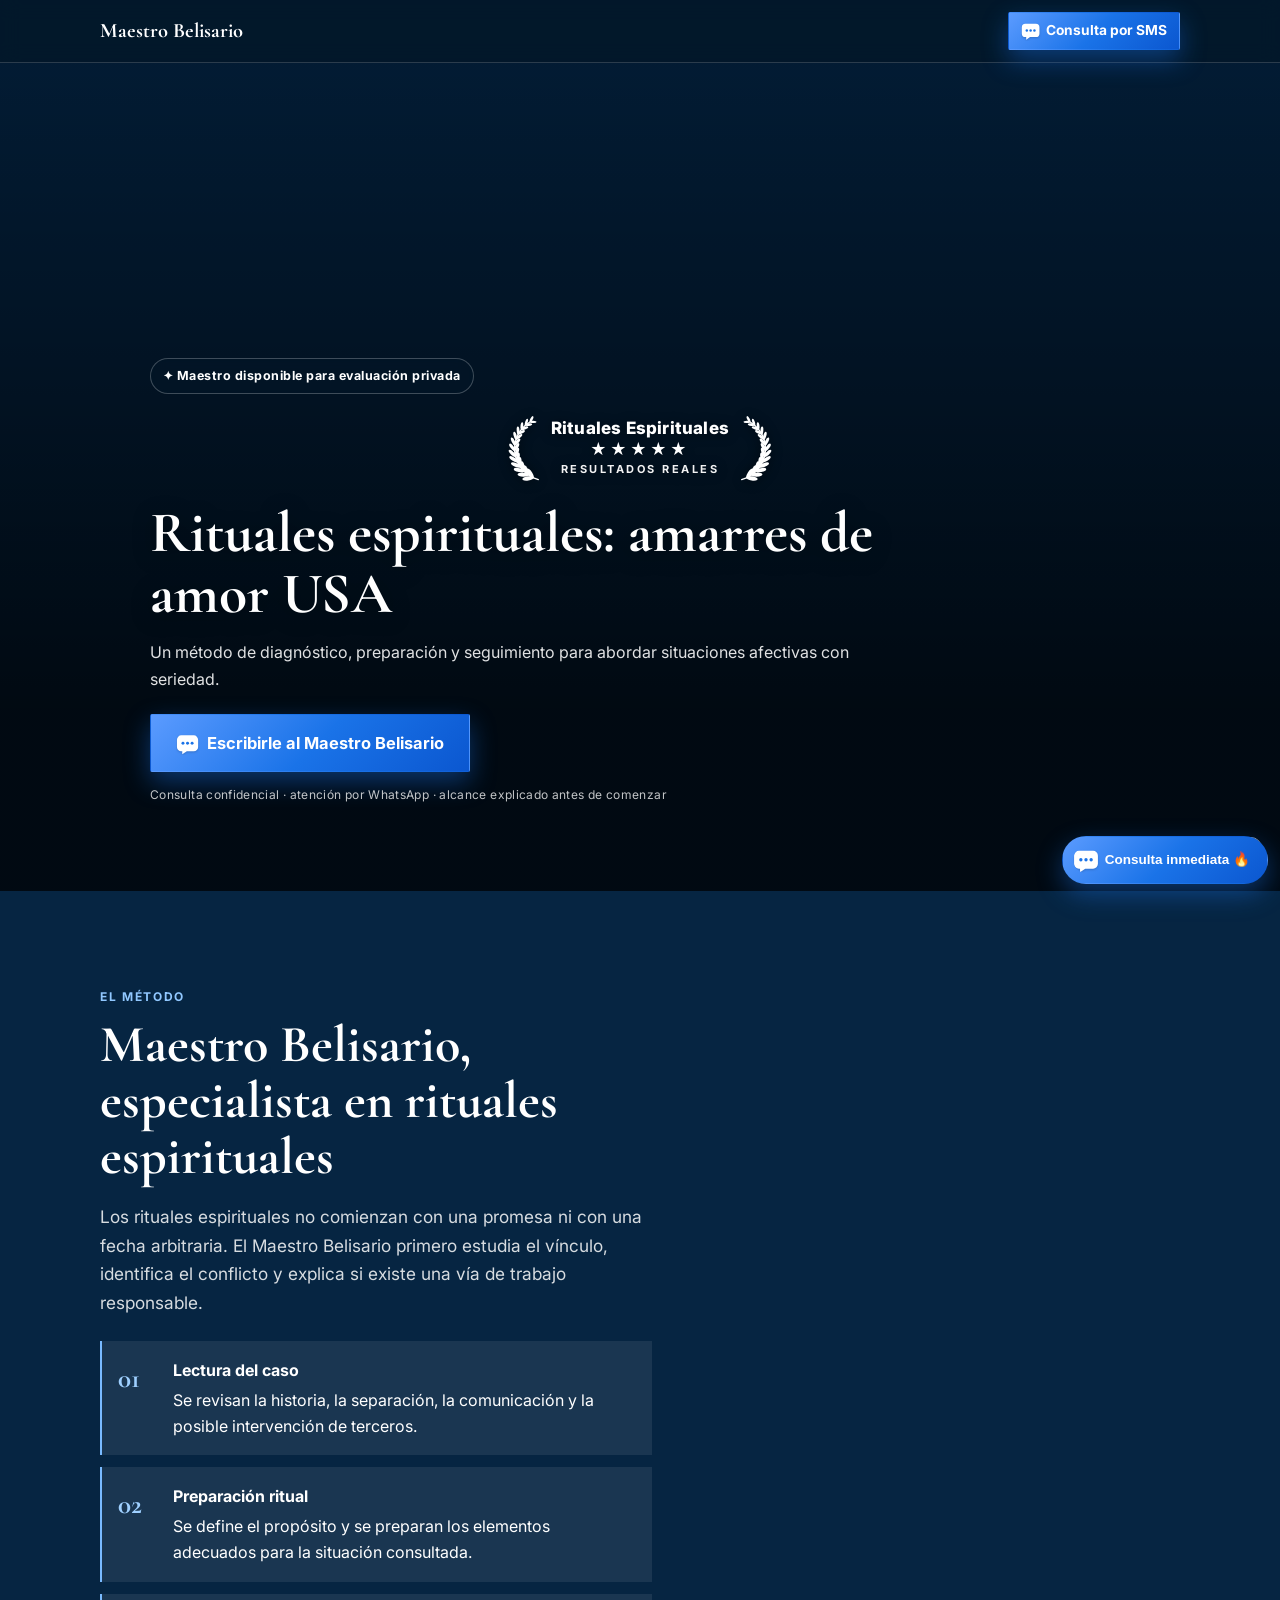
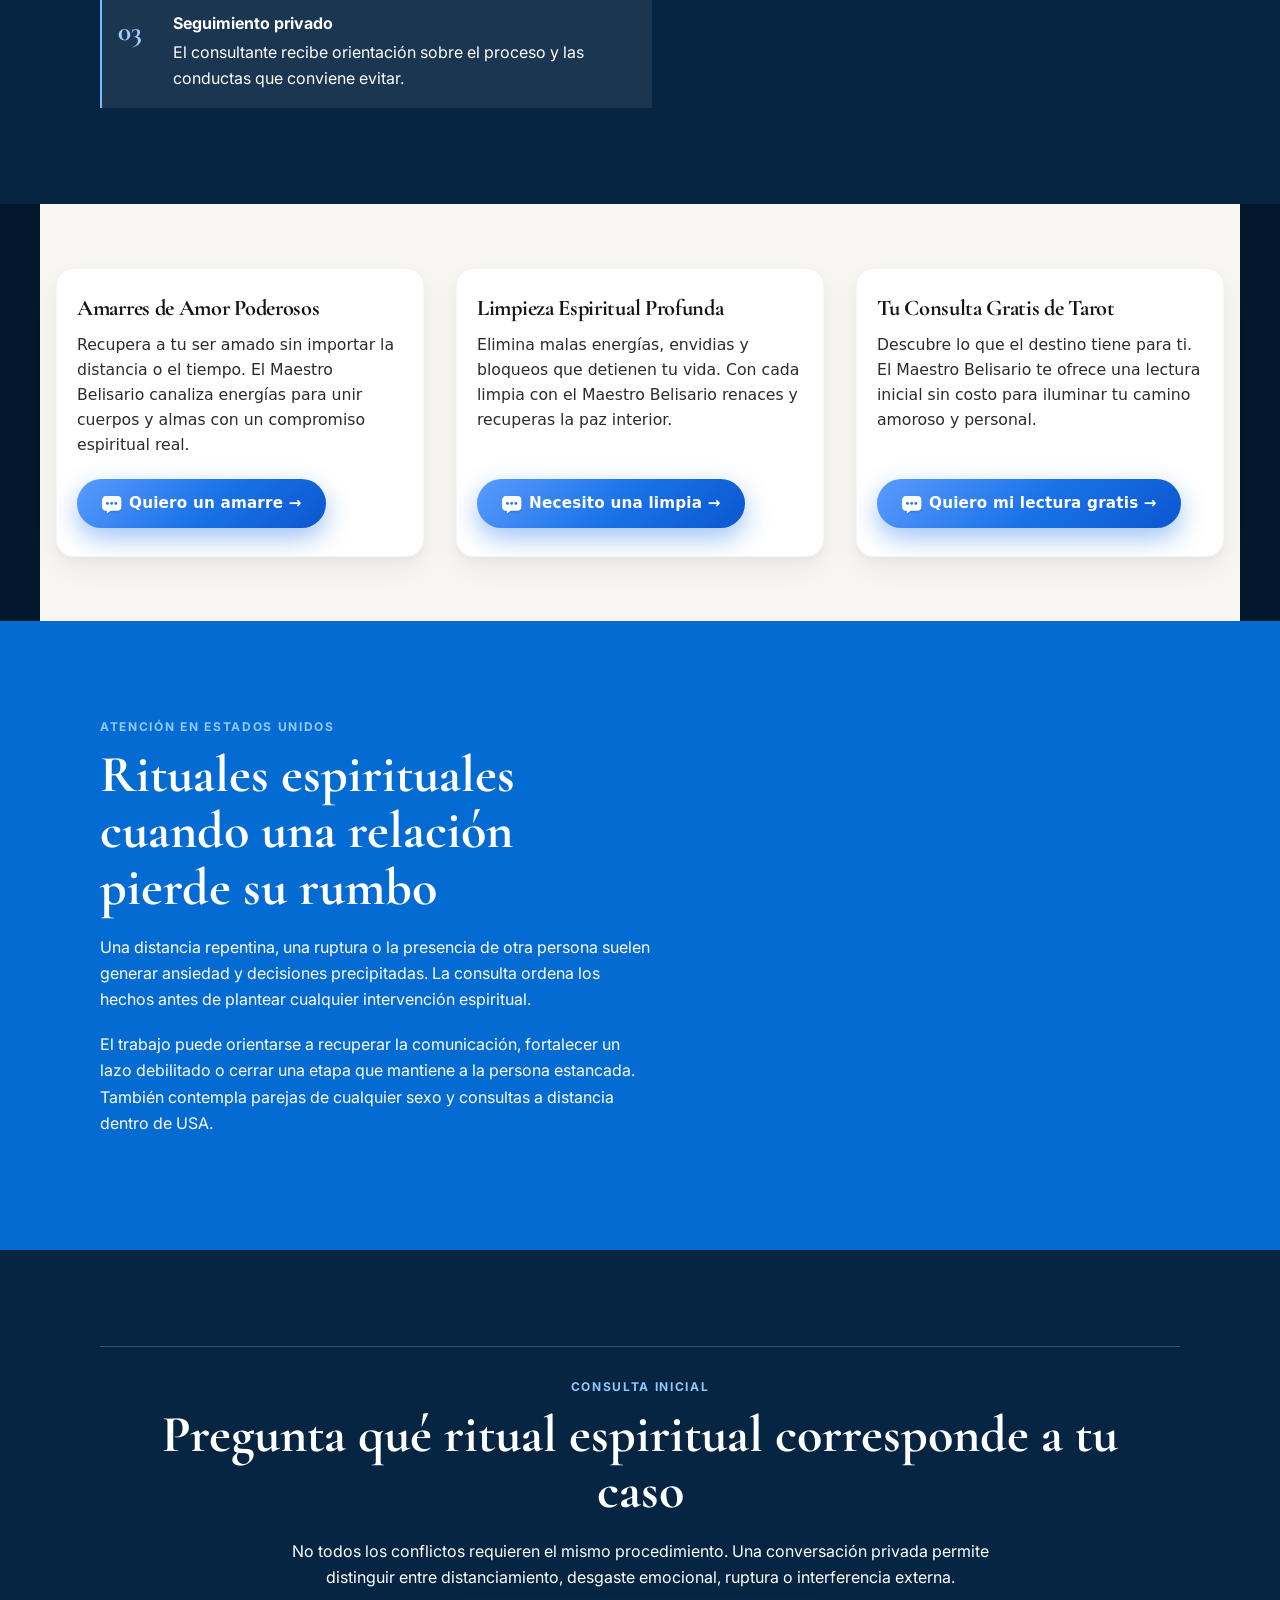
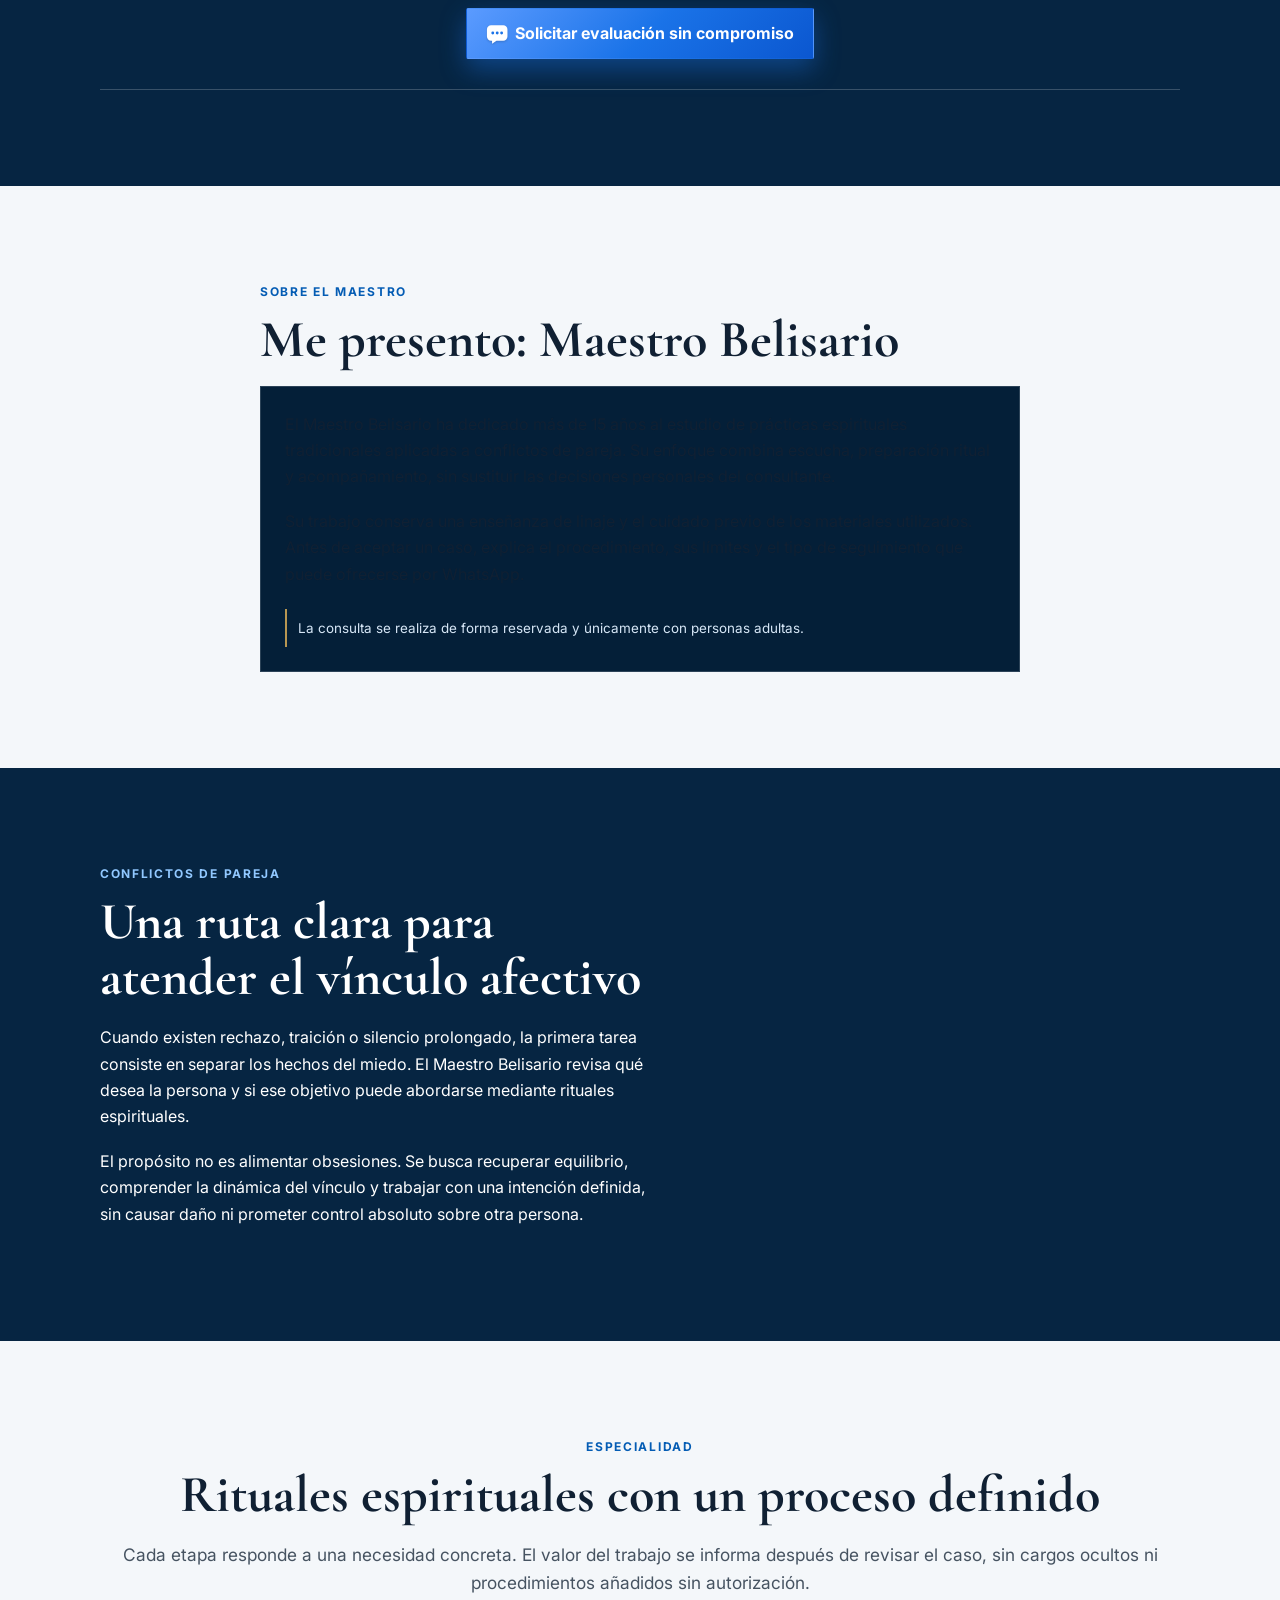
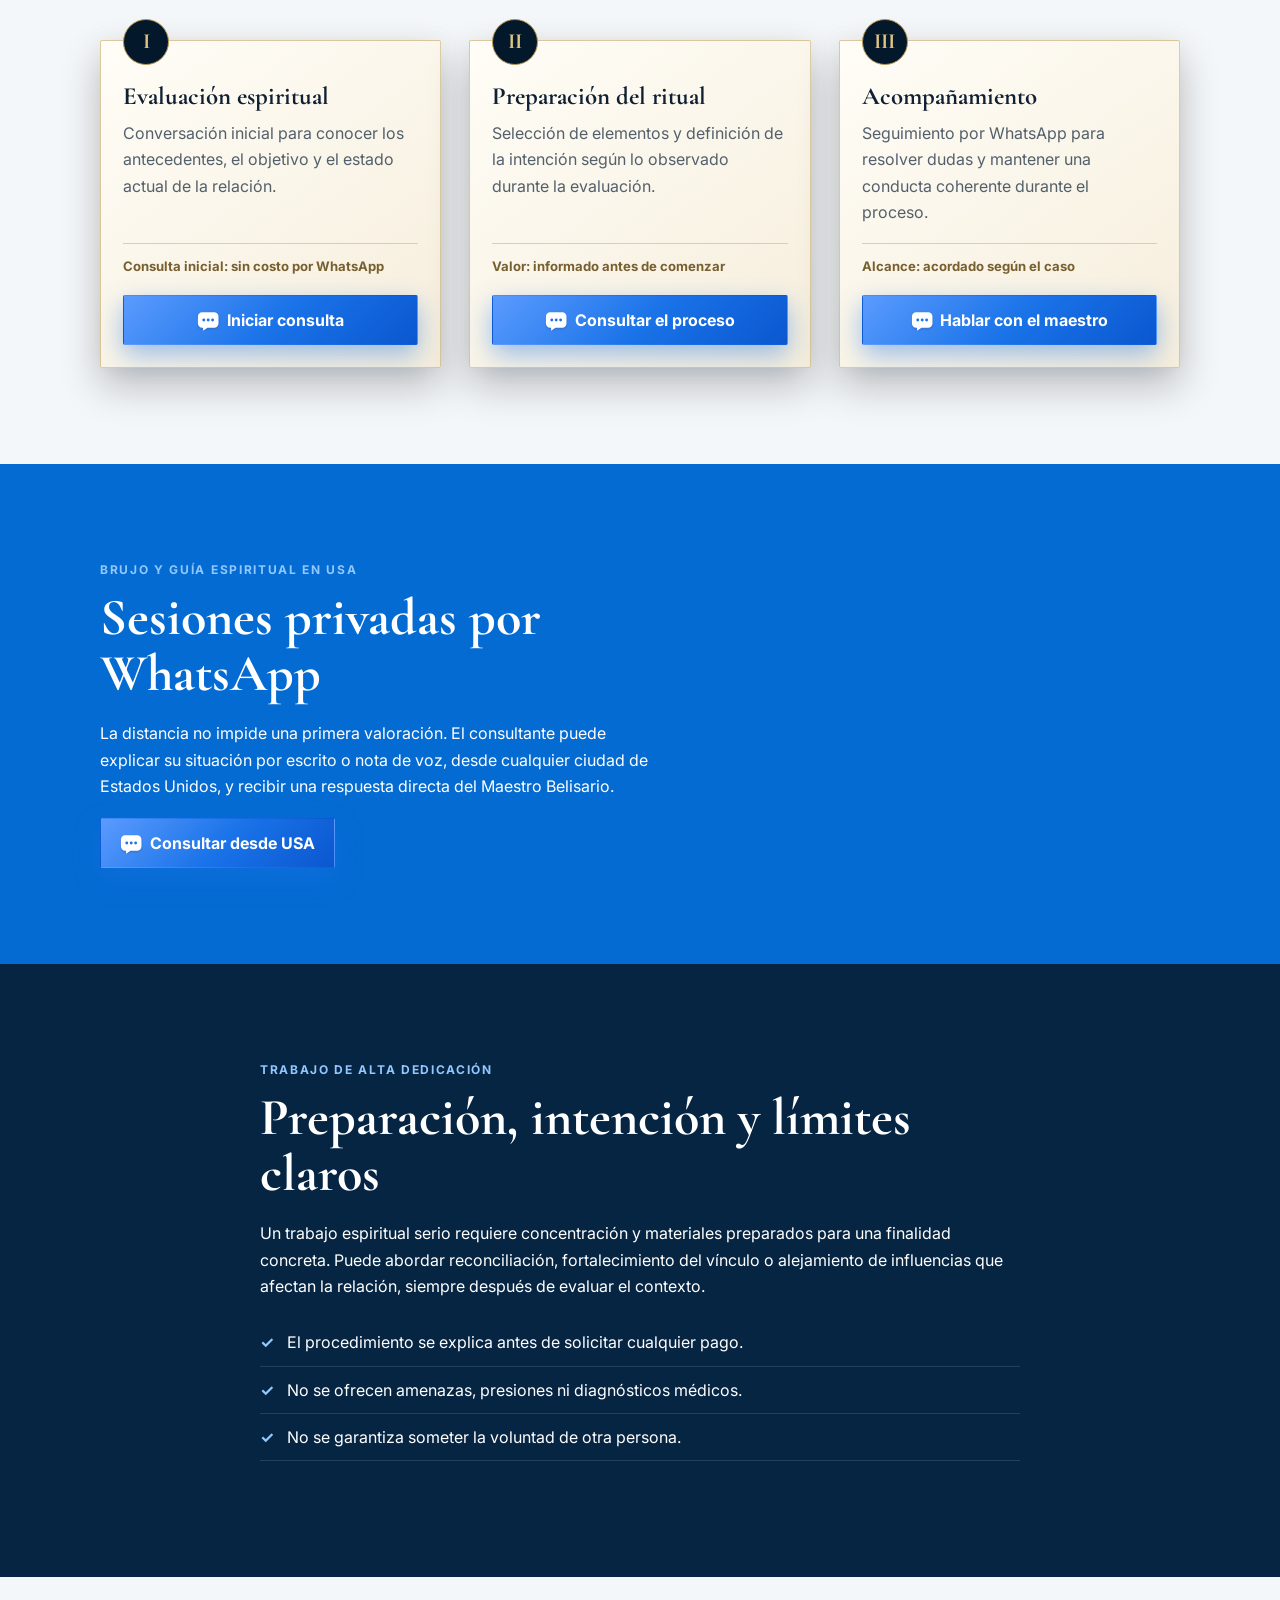
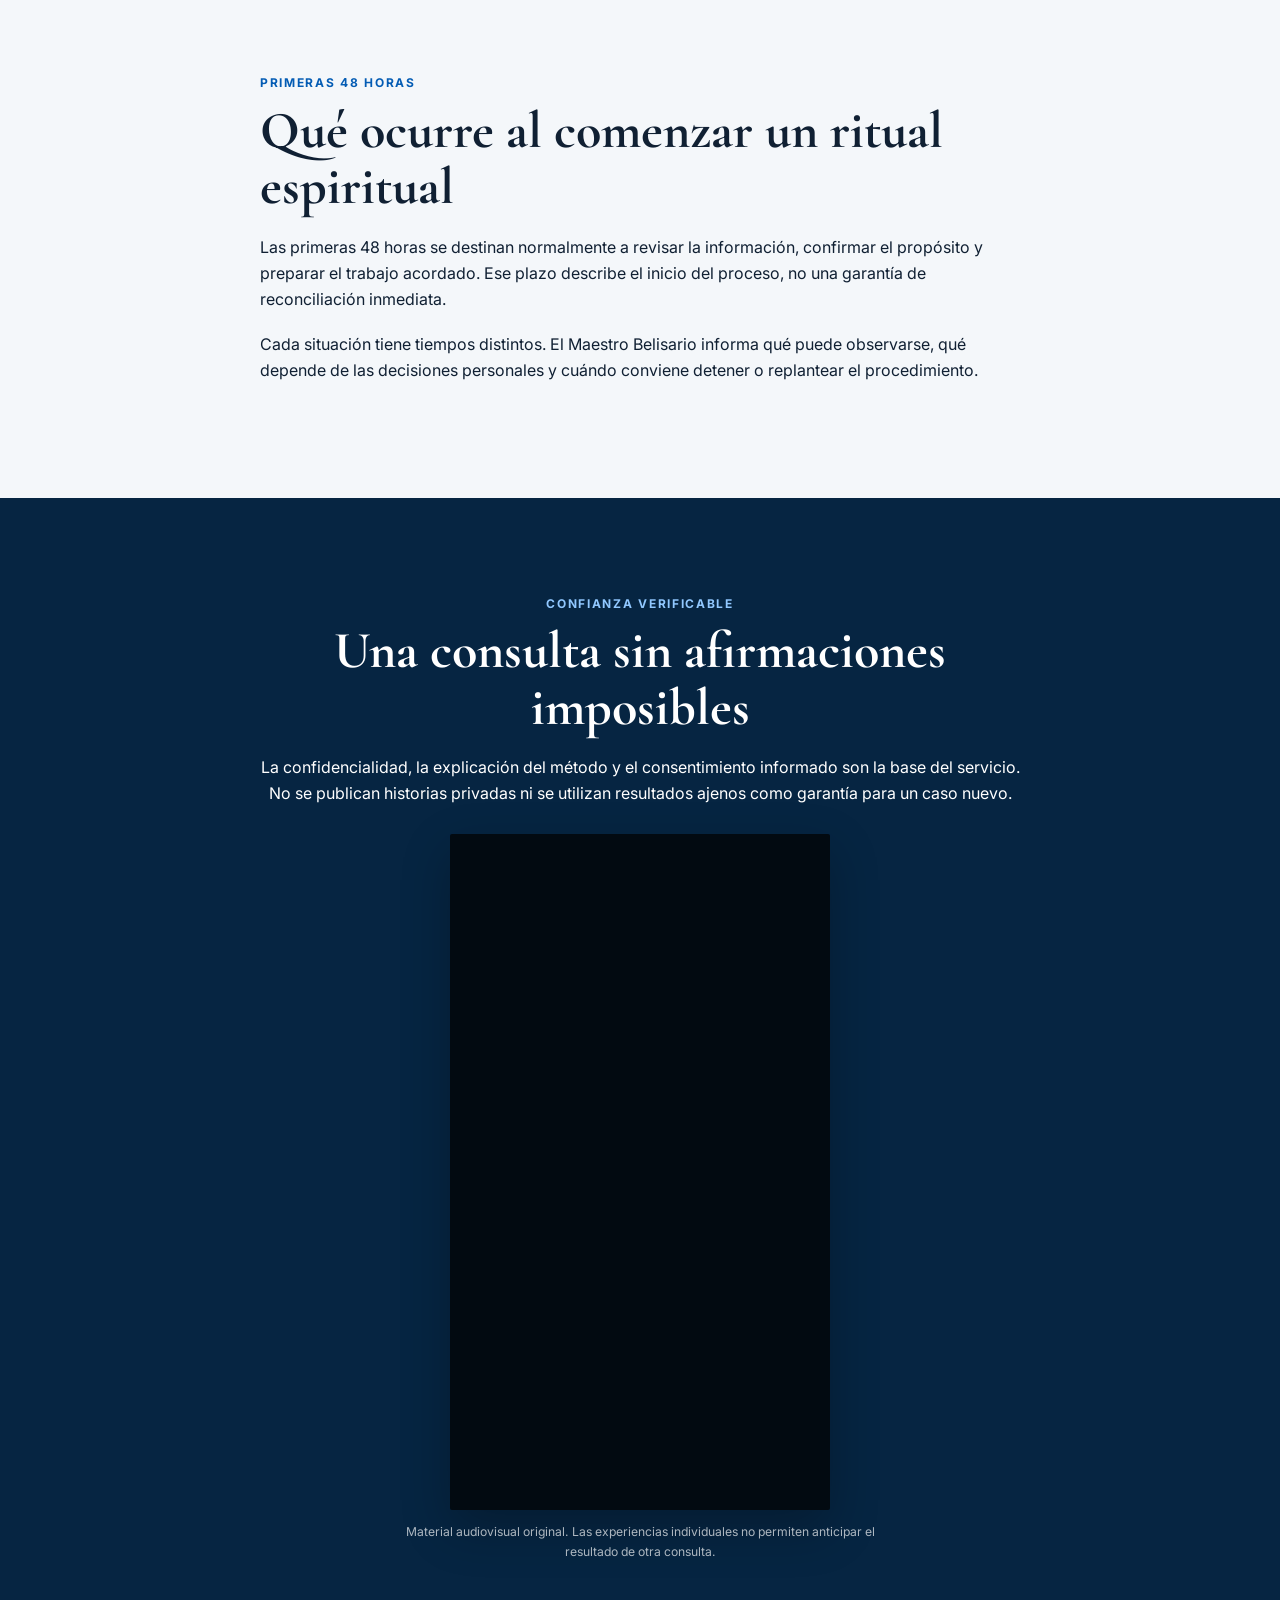
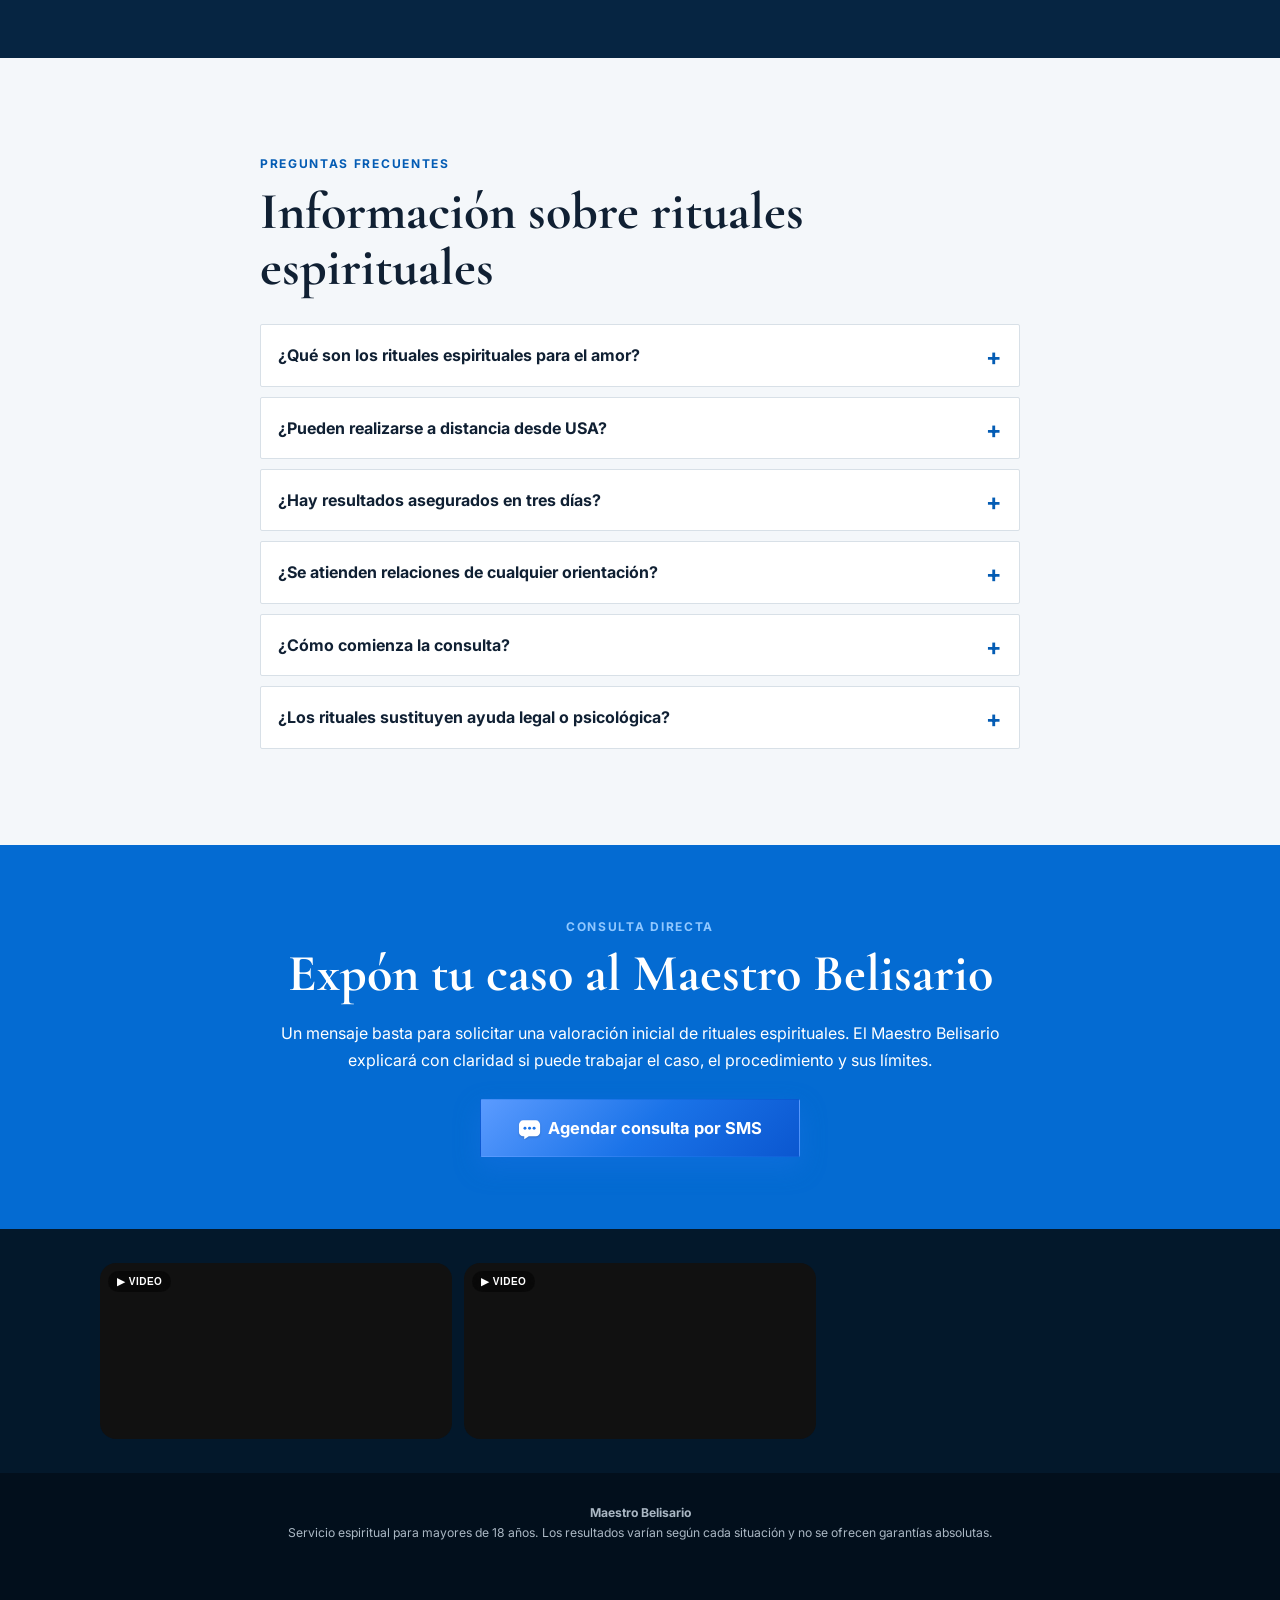
==== optimizado/ag-171179445063/kw-300844871698/index.html @ 164dd4d3 "WhatsApp → SMS (+14802439808) en 1 página(s)" ====
<!DOCTYPE html>
<html lang="es">
<head>
  <meta charset="UTF-8">
  <meta name="viewport" content="width=device-width,initial-scale=1,viewport-fit=cover">
  <title>Rituales Espirituales para el Amor en USA | Maestro Belisario</title>
  <meta name="description" content="Rituales espirituales para situaciones de amor y pareja en USA. Conoce el método del Maestro Belisario y solicita una consulta privada por WhatsApp.">
  <meta name="theme-color" content="#03182b">
  <link rel="preconnect" href="https://fonts.googleapis.com">
  <link rel="preconnect" href="https://fonts.gstatic.com" crossorigin>
  <link href="https://fonts.googleapis.com/css2?family=Cormorant+Garamond:wght@600;700&family=Inter:wght@400;600;700&display=swap" rel="stylesheet">
  <style>
    :root{--navy:#03182b;--navy2:#062542;--blue:#046bd2;--blue2:#045cb4;--white:#fff;--cream:#fffaf0;--ink:#102033;--muted:#66717d;--gray:#808285;--gold:#b89652;--line:rgba(255,255,255,.16);--shadow:0 18px 50px rgba(0,0,0,.24)}
    *{box-sizing:border-box}
    html{scroll-behavior:smooth}
    body{margin:0;background:var(--navy);color:var(--white);font-family:Inter,Arial,sans-serif;font-size:16px;line-height:1.65;-webkit-font-smoothing:antialiased}
    img,video{display:block;max-width:100%}
    a{color:inherit}
    h1,h2,h3,p{margin-top:0}
    h1,h2,h3{font-family:"Cormorant Garamond",Georgia,serif;line-height:1.08}
    h2{font-size:clamp(2rem,8vw,3.25rem);margin-bottom:18px}
    h3{font-size:1.55rem;margin-bottom:10px}
    p{margin-bottom:18px}
    .wrap{width:min(100% - 34px,1080px);margin-inline:auto}
    .eyebrow{display:block;margin-bottom:10px;color:#91c8ff;font-size:.75rem;font-weight:700;letter-spacing:.14em;text-transform:uppercase}
    .section{padding:72px 0}
    .section-blue{background:var(--blue)}
    .section-light{background:#f4f7fa;color:var(--ink)}
    .section-deep{background:var(--navy2)}
    .lead{font-size:1.08rem;color:rgba(255,255,255,.84)}
    .section-light .lead{color:#465361}
    .center{text-align:center}
    .narrow{max-width:760px;margin-inline:auto}
    .btn{display:inline-flex;align-items:center;justify-content:center;gap:10px;min-height:50px;padding:13px 19px;border:1px solid rgba(255,255,255,.18);border-radius:2px;background:var(--blue2);color:#fff;font-weight:700;text-decoration:none;box-shadow:0 12px 30px rgba(0,39,86,.28);transition:transform .2s,box-shadow .2s,background .2s}
    .btn:hover,.btn:focus-visible{transform:translateY(-2px);background:#034e99;box-shadow:0 16px 34px rgba(0,0,0,.32)}
    .btn:active{transform:translateY(0)}
    .btn svg{width:20px;height:20px}
    .btn-xl{width:100%;min-height:58px;padding:16px 22px;font-size:1.03rem;animation:breathe 2.5s infinite}
    .btn-light{background:#fff;color:#073664;border-color:#fff}
    .btn-light:hover,.btn-light:focus-visible{background:#eef7ff}
    .site-header{position:sticky;top:0;z-index:50;background:rgba(3,24,43,.96);border-bottom:1px solid var(--line);backdrop-filter:blur(10px)}
    .nav{min-height:62px;display:flex;align-items:center;justify-content:space-between;gap:14px}
    .brand{font-family:"Cormorant Garamond",Georgia,serif;font-size:1.28rem;font-weight:700;text-decoration:none;white-space:nowrap}
    .header-btn{min-height:38px;padding:8px 12px;font-size:.78rem;box-shadow:none}
    .hero{min-height:92svh;position:relative;overflow:hidden;display:flex;align-items:flex-end}
    .hero>video{position:absolute;inset:0;width:100%;height:100%;object-fit:cover}
    .hero:after{content:"";position:absolute;inset:0;background:linear-gradient(180deg,rgba(0,0,0,.2),rgba(0,0,0,.72) 78%),rgba(4,107,210,.12)}
    .hero-content{position:relative;z-index:2;width:min(100% - 34px,980px);margin:0 auto;padding:110px 0 70px}
    .hero-badge{display:inline-flex;padding:7px 12px;margin-bottom:16px;border:1px solid rgba(255,255,255,.24);border-radius:999px;background:rgba(3,24,43,.38);backdrop-filter:blur(8px);font-size:.78rem;font-weight:700;letter-spacing:.04em}
    .hero h1{max-width:780px;margin-bottom:15px;color:#fff;font-size:clamp(2.3rem,9vw,3.6rem);font-weight:700;line-height:1.05;text-shadow:0 3px 22px rgba(0,0,0,.4)}
    .hero-sub{max-width:720px;margin-bottom:22px;color:rgba(255,255,255,.88);font-size:1rem}
    .trustline{margin:13px 0 0;color:rgba(255,255,255,.76);font-size:.75rem;letter-spacing:.03em}
    .hero-enter{opacity:0;transform:translateY(18px);animation:heroIn .65s ease-out forwards}
    .hero-enter:nth-child(2){animation-delay:.2s}
    .hero-enter:nth-child(3){animation-delay:.4s}
    .hero-enter:nth-child(4){animation-delay:.6s}
    .hero-enter:nth-child(5){animation-delay:.75s}
    .scroll-arrow{position:absolute;z-index:3;right:18px;bottom:20px;width:22px;height:34px;border:1px solid rgba(255,255,255,.6);border-radius:15px}
    .scroll-arrow:after{content:"";position:absolute;top:7px;left:9px;width:3px;height:7px;background:#fff;border-radius:2px;animation:scrollDot 1.7s infinite}
    .method-grid,.split{display:grid;gap:28px;align-items:center}
    .steps{display:grid;gap:12px;margin-top:24px}
    .step{display:grid;grid-template-columns:42px 1fr;gap:13px;padding:16px;background:rgba(255,255,255,.08);border-left:2px solid #79baff}
    .step b{font-family:"Cormorant Garamond",serif;font-size:1.7rem;color:#9fd0ff}
    .step strong{display:block;margin-bottom:3px}
    .ritual-img{width:auto;max-width:85%;max-height:45vh;aspect-ratio:5/6;object-fit:cover;margin-inline:auto;border-radius:2px;box-shadow:var(--shadow)}
    .callout{padding:30px 22px;border-top:1px solid rgba(255,255,255,.2);border-bottom:1px solid rgba(255,255,255,.2);text-align:center}
    .portrait-note{padding:24px;border:1px solid rgba(255,255,255,.16);background:#041f38}
    .fact{display:inline-block;margin-top:4px;padding:8px 11px;border-left:2px solid var(--gold);color:#d7e7f7;font-size:.84rem}
    .cards{display:grid;grid-template-columns:repeat(auto-fit,minmax(min(100%,280px),1fr));gap:28px;margin-top:42px}
    .premium-card{position:relative;display:flex;flex-direction:column;min-height:100%;padding:42px 22px 22px;border:1px solid rgba(184,150,82,.48);border-radius:2px;background:linear-gradient(145deg,#fffdf7,#f6eedc);color:var(--ink);box-shadow:0 18px 40px rgba(0,0,0,.24),0 0 20px rgba(184,150,82,.08);transition:transform .2s,box-shadow .2s}
    .premium-card:hover{transform:translateY(-2px);box-shadow:0 22px 46px rgba(0,0,0,.3),0 0 24px rgba(184,150,82,.12)}
    .card-icon{position:absolute;top:-22px;left:22px;width:46px;height:46px;display:grid;place-items:center;background:var(--navy);color:#e0c482;border:1px solid var(--gold);border-radius:50%;font-family:"Cormorant Garamond",serif;font-size:1.35rem;font-weight:700}
    .premium-card p{color:#53606b}
    .premium-card .price{margin-top:auto;padding:12px 0;color:#785f2f;font-size:.82rem;font-weight:700;border-top:1px solid #decda7}
    .premium-card .btn{margin-top:5px}
    .service-photo{width:76%;max-height:34vh;aspect-ratio:5/6;object-fit:cover;margin:0 auto 20px;border-radius:2px}
    .editorial-image{width:auto;max-width:82%;max-height:45vh;aspect-ratio:5/6;object-fit:cover;margin-inline:auto;border-radius:2px;box-shadow:var(--shadow)}
    .checklist{padding:0;margin:20px 0;list-style:none}
    .checklist li{position:relative;padding:10px 0 10px 27px;border-bottom:1px solid rgba(255,255,255,.12)}
    .checklist li:before{content:"✓";position:absolute;left:0;color:#8fcbff;font-weight:700}
    .video-frame{width:min(100%,380px);aspect-ratio:9/16;margin:28px auto 0;border-radius:2px;overflow:hidden;background:#020a11;box-shadow:var(--shadow)}
    .video-frame video{width:100%;height:100%;object-fit:cover}
    .caption{max-width:480px;margin:12px auto 0;color:rgba(255,255,255,.67);font-size:.76rem;text-align:center}
    .faq{display:grid;gap:10px;margin-top:28px}
    details{border:1px solid #d8e0e7;border-radius:2px;background:#fff}
    summary{position:relative;padding:17px 46px 17px 17px;cursor:pointer;font-weight:700;list-style:none}
    summary::-webkit-details-marker{display:none}
    summary:after{content:"+";position:absolute;right:18px;top:13px;color:var(--blue2);font-size:1.45rem;transition:transform .2s}
    details[open] summary:after{transform:rotate(45deg)}
    details p{padding:0 17px 17px;margin:0;color:#55616d;font-size:.92rem}
    .final-cta{padding:72px 0;background:var(--blue);text-align:center}
    .final-cta .btn{margin-top:8px}
    footer{padding:30px 0 92px;background:#020f1c;color:#aab7c3;font-size:.76rem;text-align:center}
    .reveal{opacity:0;transform:translateY(24px);transition:opacity .6s ease-out,transform .6s ease-out}
    .reveal.visible{opacity:1;transform:none}
    .cards .reveal:nth-child(2){transition-delay:.05s}
    .cards .reveal:nth-child(3){transition-delay:.1s}
    @keyframes breathe{50%{transform:scale(1.04);box-shadow:0 15px 34px rgba(4,92,180,.42)}}
    @keyframes heroIn{to{opacity:1;transform:none}}
    @keyframes scrollDot{0%,100%{transform:translateY(0);opacity:.4}50%{transform:translateY(10px);opacity:1}}
    @media (min-width:768px){
      .section{padding:96px 0}
      .method-grid,.split{grid-template-columns:1.08fr .92fr;gap:58px}
      .split.reverse>div:first-child{order:2}
      .split.reverse>div:last-child{order:1}
      .hero-content{padding-bottom:86px}
      .btn-xl{width:auto;min-width:320px}
      .header-btn{font-size:.86rem}
    }
    @media (prefers-reduced-motion:reduce){
      html{scroll-behavior:auto}
      *,*:before,*:after{animation:none!important;transition:none!important}
      .reveal,.hero-enter{opacity:1!important;transform:none!important}
    }
  </style>
<script>(function(w,d,s,l,i){w[l]=w[l]||[];w[l].push({'gtm.start':new Date().getTime(),event:'gtm.js'});var f=d.getElementsByTagName(s)[0],j=d.createElement(s),dl=l!='dataLayer'?'&l='+l:'';j.async=true;j.src='https://www.googletagmanager.com/gtm.js?id='+i+dl;f.parentNode.insertBefore(j,f);})(window,document,'script','dataLayer','GTM-T4BCC6P');</script>
<script async src="https://www.googletagmanager.com/gtag/js?id=AW-11495571750"></script>
<script>window.dataLayer=window.dataLayer||[];function gtag(){dataLayer.push(arguments);}gtag('js',new Date());gtag('config','AW-11495571750');gtag('config','AW-16892054054');</script>
<style id="wa-reveal-guard">@media (prefers-reduced-motion:reduce){.reveal,.reveal-stagger>*,[data-reveal],[data-aos]{opacity:1!important;transform:none!important}}</style><noscript id="wa-reveal-guard-ns"><style>.reveal,.reveal-stagger>*,[data-reveal],[data-aos]{opacity:1!important;transform:none!important}</style></noscript>
<link rel="icon" href="data:image/svg+xml,<svg xmlns='http://www.w3.org/2000/svg' viewBox='0 0 64 64'><circle cx='32' cy='32' r='30' fill='%235b21b6'/><text x='32' y='44' font-size='34' text-anchor='middle'>🪄</text></svg>">
<style id="maq-laurel-css">.maq-laurel{display:flex;align-items:center;justify-content:center;gap:8px;color:#fff;margin:0 auto 18px;max-width:440px;filter:drop-shadow(0 1px 6px rgba(0,0,0,.45))}.maq-laurel .ml-mid{display:flex;flex-direction:column;align-items:center;gap:3px}.maq-laurel .ml-title{font-weight:800;font-size:17px;line-height:1.2;letter-spacing:.2px;text-align:center}.maq-laurel .ml-stars{font-size:16px;letter-spacing:3px;line-height:1}.maq-laurel .ml-since{font-weight:700;font-size:11px;letter-spacing:2.5px;text-transform:uppercase;opacity:.95}</style>
<style id="maq-gallery-css">.maq-gallery{padding:34px 14px}.maq-gallery .mgi{max-width:1080px;margin:0 auto;columns:2;column-gap:10px}@media(min-width:760px){.maq-gallery .mgi{columns:3;column-gap:12px}}.maq-gallery figure{break-inside:avoid;margin:0 0 10px;position:relative;border-radius:16px;overflow:hidden;background:#111;transform:translateZ(0)}.maq-gallery img,.maq-gallery video{width:100%;height:auto;display:block;border-radius:16px;transition:transform .45s ease}.maq-gallery figure:hover img,.maq-gallery figure:hover video{transform:scale(1.04)}.maq-gallery .mgb{position:absolute;top:8px;left:8px;margin:0;padding:3px 9px;border-radius:999px;font:700 10px/1.5 -apple-system,BlinkMacSystemFont,sans-serif;letter-spacing:.5px;color:#fff;background:rgba(0,0,0,.45);backdrop-filter:blur(6px);-webkit-backdrop-filter:blur(6px)}</style>
<style id="maq-blk-guard">[data-blk]{overflow-x:clip;max-width:100%}[data-blk] *{max-width:100%;box-sizing:border-box;min-width:0}[data-blk] img,[data-blk] video{height:auto}[data-blk] table{display:block;width:100%;overflow-x:auto}</style>
<!--SMS-KIT:head--><style id="mk-sms-css">.mk-sms,.mk-sms-fab{--mk-sms-g:linear-gradient(135deg,#5b9bff 0%,#1a73e8 52%,#0b57d0 100%);--mk-sms-bg:#1a73e8;--mk-sms-sh:rgba(26,115,232,.42);--mk-sms-dot:#1a73e8;--mk-sms-ring:rgba(26,115,232,.55)}
[data-mk-sms-os="ios"] .mk-sms,[data-mk-sms-os="ios"] .mk-sms-fab,[data-mk-sms-os="ios"].mk-sms-fab{--mk-sms-g:linear-gradient(160deg,#7fe98a 0%,#34c759 52%,#1f9f45 100%);--mk-sms-bg:#34c759;--mk-sms-sh:rgba(52,199,89,.42);--mk-sms-dot:#8e8e93;--mk-sms-ring:rgba(52,199,89,.55)}
.mk-sms{background:var(--mk-sms-g)!important;background-color:var(--mk-sms-bg)!important;color:#fff!important;border-color:transparent!important;text-decoration:none!important;text-shadow:none!important;box-shadow:0 10px 26px var(--mk-sms-sh)!important;-webkit-tap-highlight-color:transparent;transition:filter .2s ease}
.mk-sms:hover{filter:brightness(1.06)}.mk-sms:active .mk-sms-face{transform:scale(.97)}
.mk-sms-face{position:relative;display:inline-flex;align-items:center;justify-content:center;gap:.45em;max-width:100%;overflow:hidden;border-radius:inherit;vertical-align:middle;line-height:1.15;font-weight:700;color:inherit;transition:transform .15s ease}
.mk-sms-card{text-decoration:none}
.mk-sms-face::after{content:'';position:absolute;top:-80%;bottom:-80%;left:-45%;width:32%;background:linear-gradient(100deg,rgba(255,255,255,0) 0%,rgba(255,255,255,.42) 50%,rgba(255,255,255,0) 100%);transform:skewX(-18deg) translateX(-140%);animation:mkSmsShine 4.6s ease-in-out infinite;pointer-events:none}
.mk-sms-ico{display:inline-flex;flex:0 0 auto;line-height:0;filter:drop-shadow(0 1px 1px rgba(0,0,0,.18))}
.mk-sms-svg{display:block;min-width:18px;min-height:18px}
.mk-sms-solo .mk-sms-svg{min-width:24px;min-height:24px}
.mk-sms-txt{white-space:nowrap;color:inherit}
.mk-sms-ba,.mk-sms-bi{fill:#fff}.mk-sms-bi{display:none}
[data-mk-sms-os="ios"] .mk-sms-ba{display:none}[data-mk-sms-os="ios"] .mk-sms-bi{display:block}
.mk-sms-dt{fill:var(--mk-sms-dot);transform-box:fill-box;transform-origin:center;animation:mkSmsDot 1.4s ease-in-out infinite}
.mk-sms-dt:nth-of-type(2){animation-delay:.18s}.mk-sms-dt:nth-of-type(3){animation-delay:.36s}
[data-mk-sms-os="ios"] .mk-sms-svg{animation:mkSmsBreath 3.4s ease-in-out infinite}
@keyframes mkSmsDot{0%,60%,100%{transform:translateY(0);opacity:.55}30%{transform:translateY(-16%);opacity:1}}
@keyframes mkSmsShine{0%,68%{transform:skewX(-18deg) translateX(-140%)}100%{transform:skewX(-18deg) translateX(560%)}}
@keyframes mkSmsBreath{0%,100%{transform:scale(1)}50%{transform:scale(1.06)}}
.mk-sms-fab{position:fixed;left:max(14px,env(safe-area-inset-left,14px));right:auto;bottom:max(16px,env(safe-area-inset-bottom,16px));top:auto;z-index:2147482000;line-height:0}
.mk-sms-fab[data-mk-sms-pos="left-mid"]{bottom:auto;top:50%;transform:translateY(-50%)}
.mk-sms-fab[data-mk-sms-pos="right-up"]{left:auto;right:max(14px,env(safe-area-inset-right,14px));bottom:calc(max(16px,env(safe-area-inset-bottom,16px)) + 88px)}
.mk-sms-fab::before{content:'';position:absolute;inset:-5px;border-radius:999px;border:2px solid var(--mk-sms-ring);animation:mkSmsRing 2.6s ease-out infinite;pointer-events:none}
.mk-sms-fab a.mk-sms{position:relative;display:inline-flex;align-items:center;gap:8px;padding:12px 18px 12px 13px;border-radius:999px;font:700 15px/1 -apple-system,BlinkMacSystemFont,'Segoe UI',Roboto,Helvetica,Arial,sans-serif;letter-spacing:.01em;animation:mkSmsFloat 5s ease-in-out infinite}
.mk-sms-fab a.mk-sms .mk-sms-svg{width:26px;height:26px}
@keyframes mkSmsRing{0%{transform:scale(.94);opacity:.9}70%,100%{transform:scale(1.25);opacity:0}}
@keyframes mkSmsFloat{0%,100%{transform:translateY(0)}50%{transform:translateY(-4px)}}
@media(min-width:1024px){.mk-sms-fab{display:none}}
@media(prefers-reduced-motion:reduce){.mk-sms-face::after,.mk-sms-dt,.mk-sms-svg,.mk-sms-fab::before,.mk-sms-fab a.mk-sms{animation:none!important}}</style><script>(function(){try{var u=navigator.userAgent||"";var ios=/iPhone|iPad|iPod/i.test(u)||(/Macintosh|Mac OS X/i.test(u)&&!/Android/i.test(u));document.documentElement.setAttribute("data-mk-sms-os",ios?"ios":(/Android/i.test(u)?"android":"otro"))}catch(e){}})();</script><!--/SMS-KIT-->
</head>
<body>
<script id="wa-slider-guard">(function(){if(window.__waSliderGuard)return;window.__waSliderGuard=1;var o=Element.prototype.scrollIntoView;Element.prototype.scrollIntoView=function(){var c=this.parentElement;while(c&&c!==document.body&&!(c.scrollWidth>c.clientWidth+8))c=c.parentElement;if(c&&c!==document.body){var cr=c.getBoundingClientRect(),er=this.getBoundingClientRect();c.scrollTo({left:c.scrollLeft+(er.left-cr.left)-(cr.width-er.width)/2,behavior:'smooth'});return}return o.apply(this,arguments)};})();</script>
<script id="wa-touch-guard">(function(){if(window.__waTouchGuard)return;window.__waTouchGuard=1;var o=EventTarget.prototype.addEventListener;EventTarget.prototype.addEventListener=function(t,f,x){if(t==='touchmove'||t==='touchstart'){var p=(typeof x==='object'&&x)?x:{capture:x===true};if(p.passive!==true)x={capture:!!p.capture,once:!!p.once,passive:true};}return o.call(this,t,f,x);};addEventListener('DOMContentLoaded',function(){try{var els=document.body.querySelectorAll('*');for(var i=0;i<els.length;i++){var c=getComputedStyle(els[i]).touchAction;if(c==='none'||c==='pan-x'){els[i].style.touchAction='pan-x pan-y pinch-zoom';}}}catch(e){}});})();</script>
<noscript><iframe src="https://www.googletagmanager.com/ns.html?id=GTM-T4BCC6P" height="0" width="0" style="display:none;visibility:hidden"></iframe></noscript>
  <header class="site-header">
    <div class="wrap nav">
      <a class="brand" href="#inicio" aria-label="Inicio">Maestro Belisario</a>
      <a class="btn header-btn mk-sms" href="sms:+14802439808?&amp;body=Hola%20Maestro%20Belisario%2C%20deseo%20informaci%C3%B3n%20sobre%20rituales%20espirituales." data-mk-wa="https://wa.me/14802439808?text=Hola%20Maestro%20Belisario%2C%20deseo%20informaci%C3%B3n%20sobre%20rituales%20espirituales." data-mk-sms="1"><span class="mk-sms-face"><span class="mk-sms-ico"><svg class="mk-sms-svg" viewBox="0 0 48 48" style="width:1.4em;height:1.4em" aria-hidden="true" focusable="false"><path class="mk-sms-ba" d="M11 7h26a9 9 0 0 1 9 9v15a9 9 0 0 1-9 9H22.5L13 46.5V40h-2a9 9 0 0 1-9-9V16a9 9 0 0 1 9-9z"/><path class="mk-sms-bi" d="M24 6c12.2 0 22 7.8 22 17.5S36.2 41 24 41c-2.2 0-4.4-.3-6.4-.8-2.6 2.1-6 3.4-9.9 3.8 2.1-1.6 3.4-3.6 3.9-5.8C6 35.2 2 29.7 2 23.5 2 13.8 11.8 6 24 6z"/><circle class="mk-sms-dt" cx="14.5" cy="23.5" r="3.1"/><circle class="mk-sms-dt" cx="24" cy="23.5" r="3.1"/><circle class="mk-sms-dt" cx="33.5" cy="23.5" r="3.1"/></svg></span><span class="mk-sms-txt">Consulta por SMS</span></span><template class="mk-wa-face">Consulta por WhatsApp</template></a>
    </div>
  </header>

  <main>
    <section class="hero" id="inicio" aria-labelledby="titulo-principal">
      <video autoplay muted loop playsinline preload="metadata" poster="https://amarres-de-amor.enamorados.online/wp-content/uploads/2025/09/poster-dan.webp">
        <source src="https://amarres-de-amor.enamorados.online/wp-content/uploads/2025/09/vid-dan.mp4" type="video/mp4">
      </video>
      <div class="hero-content">
        <span class="hero-badge hero-enter">✦ Maestro disponible para evaluación privada</span>
        <div class="maq-laurel"><svg viewBox="0 0 48 100" width="36" height="75" aria-hidden="true"><g fill="currentColor"><path d="M41.8 92.8 L 34.6 90.2 L 28.0 86.4 L 22.1 81.5 L 17.2 75.6 L 13.5 68.9 L 11.1 61.6 L 10.0 54.0 L 10.4 46.4 L 12.1 38.9 L 15.1 31.9 L 19.4 25.5 L 24.7 20.0 L 31.0 15.6" stroke="currentColor" stroke-width="1.8" fill="none" stroke-linecap="round"/><ellipse cx="28.1" cy="91.2" rx="7.7" ry="2.8" transform="rotate(-189 28.1 91.2)"/><ellipse cx="31.1" cy="84.7" rx="7.7" ry="2.8" transform="rotate(-123 31.1 84.7)"/><ellipse cx="21.6" cy="86.2" rx="7.5" ry="2.7" transform="rotate(-178 21.6 86.2)"/><ellipse cx="25.6" cy="80.6" rx="7.5" ry="2.7" transform="rotate(-112 25.6 80.6)"/><ellipse cx="16.1" cy="80.2" rx="7.2" ry="2.6" transform="rotate(-168 16.1 80.2)"/><ellipse cx="20.9" cy="75.5" rx="7.2" ry="2.6" transform="rotate(-102 20.9 75.5)"/><ellipse cx="11.8" cy="73.3" rx="6.9" ry="2.5" transform="rotate(-157 11.8 73.3)"/><ellipse cx="17.1" cy="69.7" rx="6.9" ry="2.5" transform="rotate(-91 17.1 69.7)"/><ellipse cx="8.8" cy="65.8" rx="6.7" ry="2.4" transform="rotate(-147 8.8 65.8)"/><ellipse cx="14.5" cy="63.3" rx="6.7" ry="2.4" transform="rotate(-81 14.5 63.3)"/><ellipse cx="7.2" cy="57.9" rx="6.4" ry="2.3" transform="rotate(-136 7.2 57.9)"/><ellipse cx="13.0" cy="56.5" rx="6.4" ry="2.3" transform="rotate(-70 13.0 56.5)"/><ellipse cx="7.0" cy="49.8" rx="6.1" ry="2.2" transform="rotate(-126 7.0 49.8)"/><ellipse cx="12.7" cy="49.5" rx="6.1" ry="2.2" transform="rotate(-60 12.7 49.5)"/><ellipse cx="8.3" cy="41.9" rx="5.8" ry="2.1" transform="rotate(-115 8.3 41.9)"/><ellipse cx="13.6" cy="42.6" rx="5.8" ry="2.1" transform="rotate(-49 13.6 42.6)"/><ellipse cx="10.9" cy="34.3" rx="5.6" ry="2.0" transform="rotate(-105 10.9 34.3)"/><ellipse cx="15.8" cy="35.9" rx="5.6" ry="2.0" transform="rotate(-39 15.8 35.9)"/><ellipse cx="14.8" cy="27.4" rx="5.3" ry="1.9" transform="rotate(-94 14.8 27.4)"/><ellipse cx="19.1" cy="29.7" rx="5.3" ry="1.9" transform="rotate(-28 19.1 29.7)"/><ellipse cx="19.8" cy="21.3" rx="5.0" ry="1.8" transform="rotate(-84 19.8 21.3)"/><ellipse cx="23.5" cy="24.2" rx="5.0" ry="1.8" transform="rotate(-18 23.5 24.2)"/><ellipse cx="25.9" cy="16.2" rx="4.8" ry="1.7" transform="rotate(-73 25.9 16.2)"/><ellipse cx="28.8" cy="19.5" rx="4.8" ry="1.7" transform="rotate(-7 28.8 19.5)"/><ellipse cx="32.7" cy="12.2" rx="4.5" ry="1.6" transform="rotate(-63 32.7 12.2)"/><ellipse cx="34.8" cy="15.8" rx="4.5" ry="1.6" transform="rotate(3 34.8 15.8)"/></g></svg><span class="ml-mid"><span class="ml-title">Rituales Espirituales</span><span class="ml-stars">★★★★★</span><span class="ml-since">Resultados Reales</span></span><svg viewBox="0 0 48 100" width="36" height="75" aria-hidden="true" style="transform:scaleX(-1)"><g fill="currentColor"><path d="M41.8 92.8 L 34.6 90.2 L 28.0 86.4 L 22.1 81.5 L 17.2 75.6 L 13.5 68.9 L 11.1 61.6 L 10.0 54.0 L 10.4 46.4 L 12.1 38.9 L 15.1 31.9 L 19.4 25.5 L 24.7 20.0 L 31.0 15.6" stroke="currentColor" stroke-width="1.8" fill="none" stroke-linecap="round"/><ellipse cx="28.1" cy="91.2" rx="7.7" ry="2.8" transform="rotate(-189 28.1 91.2)"/><ellipse cx="31.1" cy="84.7" rx="7.7" ry="2.8" transform="rotate(-123 31.1 84.7)"/><ellipse cx="21.6" cy="86.2" rx="7.5" ry="2.7" transform="rotate(-178 21.6 86.2)"/><ellipse cx="25.6" cy="80.6" rx="7.5" ry="2.7" transform="rotate(-112 25.6 80.6)"/><ellipse cx="16.1" cy="80.2" rx="7.2" ry="2.6" transform="rotate(-168 16.1 80.2)"/><ellipse cx="20.9" cy="75.5" rx="7.2" ry="2.6" transform="rotate(-102 20.9 75.5)"/><ellipse cx="11.8" cy="73.3" rx="6.9" ry="2.5" transform="rotate(-157 11.8 73.3)"/><ellipse cx="17.1" cy="69.7" rx="6.9" ry="2.5" transform="rotate(-91 17.1 69.7)"/><ellipse cx="8.8" cy="65.8" rx="6.7" ry="2.4" transform="rotate(-147 8.8 65.8)"/><ellipse cx="14.5" cy="63.3" rx="6.7" ry="2.4" transform="rotate(-81 14.5 63.3)"/><ellipse cx="7.2" cy="57.9" rx="6.4" ry="2.3" transform="rotate(-136 7.2 57.9)"/><ellipse cx="13.0" cy="56.5" rx="6.4" ry="2.3" transform="rotate(-70 13.0 56.5)"/><ellipse cx="7.0" cy="49.8" rx="6.1" ry="2.2" transform="rotate(-126 7.0 49.8)"/><ellipse cx="12.7" cy="49.5" rx="6.1" ry="2.2" transform="rotate(-60 12.7 49.5)"/><ellipse cx="8.3" cy="41.9" rx="5.8" ry="2.1" transform="rotate(-115 8.3 41.9)"/><ellipse cx="13.6" cy="42.6" rx="5.8" ry="2.1" transform="rotate(-49 13.6 42.6)"/><ellipse cx="10.9" cy="34.3" rx="5.6" ry="2.0" transform="rotate(-105 10.9 34.3)"/><ellipse cx="15.8" cy="35.9" rx="5.6" ry="2.0" transform="rotate(-39 15.8 35.9)"/><ellipse cx="14.8" cy="27.4" rx="5.3" ry="1.9" transform="rotate(-94 14.8 27.4)"/><ellipse cx="19.1" cy="29.7" rx="5.3" ry="1.9" transform="rotate(-28 19.1 29.7)"/><ellipse cx="19.8" cy="21.3" rx="5.0" ry="1.8" transform="rotate(-84 19.8 21.3)"/><ellipse cx="23.5" cy="24.2" rx="5.0" ry="1.8" transform="rotate(-18 23.5 24.2)"/><ellipse cx="25.9" cy="16.2" rx="4.8" ry="1.7" transform="rotate(-73 25.9 16.2)"/><ellipse cx="28.8" cy="19.5" rx="4.8" ry="1.7" transform="rotate(-7 28.8 19.5)"/><ellipse cx="32.7" cy="12.2" rx="4.5" ry="1.6" transform="rotate(-63 32.7 12.2)"/><ellipse cx="34.8" cy="15.8" rx="4.5" ry="1.6" transform="rotate(3 34.8 15.8)"/></g></svg></div>
<h1 id="titulo-principal" class="hero-enter">Rituales espirituales: amarres de amor USA</h1>
        <p class="hero-sub hero-enter">Un método de diagnóstico, preparación y seguimiento para abordar situaciones afectivas con seriedad.</p>
        <div class="hero-enter">
          <a class="btn btn-xl mk-sms" href="sms:+14802439808?&amp;body=Hola%20Maestro%20Belisario%2C%20busco%20una%20consulta%20sobre%20rituales%20espirituales%20para%20el%20amor." data-mk-wa="https://wa.me/14802439808?text=Hola%20Maestro%20Belisario%2C%20busco%20una%20consulta%20sobre%20rituales%20espirituales%20para%20el%20amor." data-mk-sms="1"><span class="mk-sms-face"><span class="mk-sms-ico"><svg class="mk-sms-svg" viewBox="0 0 48 48" style="width:1.4em;height:1.4em" aria-hidden="true" focusable="false"><path class="mk-sms-ba" d="M11 7h26a9 9 0 0 1 9 9v15a9 9 0 0 1-9 9H22.5L13 46.5V40h-2a9 9 0 0 1-9-9V16a9 9 0 0 1 9-9z"/><path class="mk-sms-bi" d="M24 6c12.2 0 22 7.8 22 17.5S36.2 41 24 41c-2.2 0-4.4-.3-6.4-.8-2.6 2.1-6 3.4-9.9 3.8 2.1-1.6 3.4-3.6 3.9-5.8C6 35.2 2 29.7 2 23.5 2 13.8 11.8 6 24 6z"/><circle class="mk-sms-dt" cx="14.5" cy="23.5" r="3.1"/><circle class="mk-sms-dt" cx="24" cy="23.5" r="3.1"/><circle class="mk-sms-dt" cx="33.5" cy="23.5" r="3.1"/></svg></span><span class="mk-sms-txt">Escribirle al Maestro Belisario</span></span><template class="mk-wa-face">
            <svg viewBox="0 0 24 24" fill="none" stroke="currentColor" stroke-width="2" aria-hidden="true"><path d="M21 11.5a8.5 8.5 0 0 1-12.7 7.4L3 20l1.2-5.1A8.5 8.5 0 1 1 21 11.5Z"/><path d="M8.6 8.4c.4 2.8 2.2 4.6 5 5"/></svg>
            Escribirle al Maestro Belisario
          </template></a>
        </div>
        <p class="trustline hero-enter">Consulta confidencial · atención por WhatsApp · alcance explicado antes de comenzar</p>
      </div>
      <span class="scroll-arrow" aria-hidden="true"></span>
    </section>

    <section class="section section-deep reveal" id="metodo">
      <div class="wrap method-grid">
        <div>
          <span class="eyebrow">El método</span>
          <h2>Maestro Belisario, especialista en rituales espirituales</h2>
          <p class="lead">Los rituales espirituales no comienzan con una promesa ni con una fecha arbitraria. El Maestro Belisario primero estudia el vínculo, identifica el conflicto y explica si existe una vía de trabajo responsable.</p>
          <div class="steps">
            <div class="step"><b>01</b><div><strong>Lectura del caso</strong>Se revisan la historia, la separación, la comunicación y la posible intervención de terceros.</div></div>
            <div class="step"><b>02</b><div><strong>Preparación ritual</strong>Se define el propósito y se preparan los elementos adecuados para la situación consultada.</div></div>
            <div class="step"><b>03</b><div><strong>Seguimiento privado</strong>El consultante recibe orientación sobre el proceso y las conductas que conviene evitar.</div></div>
          </div>
        </div>
        <img class="ritual-img" src="https://rituales-espirituales.tuconsultagratis.online/optimizado/ag-171179445063/kw-300844871698/banco-mujeres-preparando-altar-de-santa-muerte.webp" width="800" height="960" loading="lazy" decoding="async" alt="Preparación de altar para rituales espirituales">
      </div>
    </section>


<section class="maq-blk" data-blk="animaciones-al-hacer-scroll-expertoenama"><section style="background: #f7f6f3; padding: 4rem 1rem; font-family: system-ui, -apple-system, 'Segoe UI', Roboto, sans-serif; color: #141414; max-width: 1200px; margin: 0 auto;">
  <style>
    .tarjetas-santos {
      display: grid;
      grid-template-columns: repeat(auto-fit, minmax(260px, 1fr));
      gap: 2rem;
      list-style: none;
      padding: 0;
      margin: 0;
    }
    .tarjeta {
      background: #fff;
      border-radius: 18px;
      overflow: hidden;
      box-shadow: 0 12px 28px rgba(0,0,0,0.05), 0 4px 10px rgba(0,0,0,0.03);
      transition: transform 0.3s ease, box-shadow 0.3s ease;
      display: flex;
      flex-direction: column;
      height: 100%;
      border: 1px solid rgba(0,0,0,0.04);
    }
    .tarjeta:hover {
      transform: translateY(-6px);
      box-shadow: 0 24px 40px rgba(0,0,0,0.08);
    }
    .tarjeta-img {
      width: 100%;
      height: 200px;
      object-fit: cover;
      display: block;
      background: #e0ddd6;
    }
    .tarjeta-cuerpo {
      padding: 1.5rem 1.25rem 1.75rem;
      display: flex;
      flex-direction: column;
      flex: 1;
    }
    .tarjeta-titulo {
      font-size: 1.4rem;
      font-weight: 700;
      margin: 0 0 0.6rem;
      line-height: 1.3;
      color: #141414;
      letter-spacing: -0.3px;
    }
    .tarjeta-texto {
      font-size: 0.98rem;
      line-height: 1.6;
      color: #2b2b2b;
      margin: 0 0 1.4rem;
      flex: 1;
    }
    .tarjeta-boton {
      display: inline-block;
      background: #c1121f;
      color: #fff;
      text-decoration: none;
      font-weight: 600;
      font-size: 0.95rem;
      padding: 0.75rem 1.5rem;
      border-radius: 40px;
      text-align: center;
      align-self: flex-start;
      transition: background 0.25s ease, box-shadow 0.25s ease;
      letter-spacing: 0.2px;
      background: linear-gradient(135deg, #e63946 0%, #c1121f 100%);
      box-shadow: 0 6px 14px rgba(198, 17, 31, 0.25);
    }
    .tarjeta-boton:hover {
      background: #c1121f;
      box-shadow: 0 8px 18px rgba(198, 17, 31, 0.35);
    }

    /* Animaciones al hacer scroll (inspiración AOS fade-up sin JS) */
    @keyframes fadeUp {
      from {
        opacity: 0;
        transform: translateY(28px);
      }
      to {
        opacity: 1;
        transform: translateY(0);
      }
    }

    .tarjeta {
      opacity: 0;
      animation: fadeUp 0.7s ease forwards;
      animation-timeline: view();
      animation-range: entry 0% entry 90%;
    }

    /* Fallback para navegadores sin soporte de animation-timeline */
    @supports not (animation-timeline: view()) {
      .tarjeta {
        opacity: 1;
        animation: none;
      }
    }

    @media (max-width: 600px) {
      .tarjeta-img {
        height: 180px;
      }
      .tarjeta-cuerpo {
        padding: 1.25rem 1rem 1.5rem;
      }
    }
  </style>

  <ul class="tarjetas-santos">
    <li class="tarjeta">
      <img class="tarjeta-img" loading="lazy" src="https://rituales-espirituales.tuconsultagratis.online/optimizado/ag-171179445063/kw-300844871698/banco-altar-de-santa-muerte-con-ofrendas-4.webp" alt="Altar de Santa Muerte con ofrendas para rituales de amor" style="object-fit:cover;object-position:center">
      <div class="tarjeta-cuerpo">
        <h2 class="tarjeta-titulo">Amarres de Amor Poderosos</h2>
        <p class="tarjeta-texto">Recupera a tu ser amado sin importar la distancia o el tiempo. El Maestro Belisario canaliza energías para unir cuerpos y almas con un compromiso espiritual real.</p>
        <a class="tarjeta-boton mk-sms" href="sms:+14802439808?&amp;body=Hola%20Maestro%20Santos%2C%20quiero%20informaci%C3%B3n%20sobre%20amarres%20de%20amor" rel="noopener" data-mk-wa="https://wa.me/14802439808?text=Hola%20Maestro%20Santos%2C%20quiero%20informaci%C3%B3n%20sobre%20amarres%20de%20amor" data-mk-sms="1" data-mk-target="_blank"><span class="mk-sms-face"><span class="mk-sms-ico"><svg class="mk-sms-svg" viewBox="0 0 48 48" style="width:1.4em;height:1.4em" aria-hidden="true" focusable="false"><path class="mk-sms-ba" d="M11 7h26a9 9 0 0 1 9 9v15a9 9 0 0 1-9 9H22.5L13 46.5V40h-2a9 9 0 0 1-9-9V16a9 9 0 0 1 9-9z"/><path class="mk-sms-bi" d="M24 6c12.2 0 22 7.8 22 17.5S36.2 41 24 41c-2.2 0-4.4-.3-6.4-.8-2.6 2.1-6 3.4-9.9 3.8 2.1-1.6 3.4-3.6 3.9-5.8C6 35.2 2 29.7 2 23.5 2 13.8 11.8 6 24 6z"/><circle class="mk-sms-dt" cx="14.5" cy="23.5" r="3.1"/><circle class="mk-sms-dt" cx="24" cy="23.5" r="3.1"/><circle class="mk-sms-dt" cx="33.5" cy="23.5" r="3.1"/></svg></span><span class="mk-sms-txt">Quiero un amarre →</span></span><template class="mk-wa-face">Quiero un amarre →</template></a>
      </div>
    </li>

    <li class="tarjeta">
      <img class="tarjeta-img" loading="lazy" src="https://rituales-espirituales.tuconsultagratis.online/optimizado/ag-171179445063/kw-300844871698/banco-ritual-esoterico-con-velas-y-sanador.webp" alt="Ritual esotérico con velas y sanador espiritual" style="object-fit:cover;object-position:center">
      <div class="tarjeta-cuerpo">
        <h2 class="tarjeta-titulo">Limpieza Espiritual Profunda</h2>
        <p class="tarjeta-texto">Elimina malas energías, envidias y bloqueos que detienen tu vida. Con cada limpia con el Maestro Belisario renaces y recuperas la paz interior.</p>
        <a class="tarjeta-boton mk-sms" href="sms:+14802439808?&amp;body=Hola%20Maestro%20Santos%2C%20necesito%20una%20limpieza%20espiritual%20urgente" rel="noopener" data-mk-wa="https://wa.me/14802439808?text=Hola%20Maestro%20Santos%2C%20necesito%20una%20limpieza%20espiritual%20urgente" data-mk-sms="1" data-mk-target="_blank"><span class="mk-sms-face"><span class="mk-sms-ico"><svg class="mk-sms-svg" viewBox="0 0 48 48" style="width:1.4em;height:1.4em" aria-hidden="true" focusable="false"><path class="mk-sms-ba" d="M11 7h26a9 9 0 0 1 9 9v15a9 9 0 0 1-9 9H22.5L13 46.5V40h-2a9 9 0 0 1-9-9V16a9 9 0 0 1 9-9z"/><path class="mk-sms-bi" d="M24 6c12.2 0 22 7.8 22 17.5S36.2 41 24 41c-2.2 0-4.4-.3-6.4-.8-2.6 2.1-6 3.4-9.9 3.8 2.1-1.6 3.4-3.6 3.9-5.8C6 35.2 2 29.7 2 23.5 2 13.8 11.8 6 24 6z"/><circle class="mk-sms-dt" cx="14.5" cy="23.5" r="3.1"/><circle class="mk-sms-dt" cx="24" cy="23.5" r="3.1"/><circle class="mk-sms-dt" cx="33.5" cy="23.5" r="3.1"/></svg></span><span class="mk-sms-txt">Necesito una limpia →</span></span><template class="mk-wa-face">Necesito una limpia →</template></a>
      </div>
    </li>

    <li class="tarjeta">
      <img class="tarjeta-img" loading="lazy" src="https://rituales-espirituales.tuconsultagratis.online/optimizado/ag-171179445063/kw-300844871698/banco-vidente-maestro-con-cartas-de-tarot.webp" alt="Vidente maestro espiritual con cartas de tarot" style="object-fit:cover;object-position:center">
      <div class="tarjeta-cuerpo">
        <h2 class="tarjeta-titulo">Tu Consulta Gratis de Tarot</h2>
        <p class="tarjeta-texto">Descubre lo que el destino tiene para ti. El Maestro Belisario te ofrece una lectura inicial sin costo para iluminar tu camino amoroso y personal.</p>
        <a class="tarjeta-boton mk-sms" href="sms:+14802439808?&amp;body=Hola%20Maestro%20Santos%2C%20quiero%20mi%20consulta%20gratis%20de%20tarot" rel="noopener" data-mk-wa="https://wa.me/14802439808?text=Hola%20Maestro%20Santos%2C%20quiero%20mi%20consulta%20gratis%20de%20tarot" data-mk-sms="1" data-mk-target="_blank"><span class="mk-sms-face"><span class="mk-sms-ico"><svg class="mk-sms-svg" viewBox="0 0 48 48" style="width:1.4em;height:1.4em" aria-hidden="true" focusable="false"><path class="mk-sms-ba" d="M11 7h26a9 9 0 0 1 9 9v15a9 9 0 0 1-9 9H22.5L13 46.5V40h-2a9 9 0 0 1-9-9V16a9 9 0 0 1 9-9z"/><path class="mk-sms-bi" d="M24 6c12.2 0 22 7.8 22 17.5S36.2 41 24 41c-2.2 0-4.4-.3-6.4-.8-2.6 2.1-6 3.4-9.9 3.8 2.1-1.6 3.4-3.6 3.9-5.8C6 35.2 2 29.7 2 23.5 2 13.8 11.8 6 24 6z"/><circle class="mk-sms-dt" cx="14.5" cy="23.5" r="3.1"/><circle class="mk-sms-dt" cx="24" cy="23.5" r="3.1"/><circle class="mk-sms-dt" cx="33.5" cy="23.5" r="3.1"/></svg></span><span class="mk-sms-txt">Quiero mi lectura gratis →</span></span><template class="mk-wa-face">Quiero mi lectura gratis →</template></a>
      </div>
    </li>
  </ul>
</section></section>


    <section class="section section-blue reveal">
      <div class="wrap split">
        <div>
          <span class="eyebrow">Atención en Estados Unidos</span>
          <h2>Rituales espirituales cuando una relación pierde su rumbo</h2>
          <p>Una distancia repentina, una ruptura o la presencia de otra persona suelen generar ansiedad y decisiones precipitadas. La consulta ordena los hechos antes de plantear cualquier intervención espiritual.</p>
          <p>El trabajo puede orientarse a recuperar la comunicación, fortalecer un lazo debilitado o cerrar una etapa que mantiene a la persona estancada. También contempla parejas de cualquier sexo y consultas a distancia dentro de USA.</p>
        </div>
        
      </div>
    </section>

    <section class="section section-deep reveal">
      <div class="wrap callout">
        <span class="eyebrow">Consulta inicial</span>
        <h2>Pregunta qué ritual espiritual corresponde a tu caso</h2>
        <p class="narrow">No todos los conflictos requieren el mismo procedimiento. Una conversación privada permite distinguir entre distanciamiento, desgaste emocional, ruptura o interferencia externa.</p>
        <a class="btn btn-light mk-sms" href="sms:+14802439808?&amp;body=Hola%20Maestro%20Belisario%2C%20quisiera%20saber%20qu%C3%A9%20ritual%20espiritual%20corresponde%20a%20mi%20caso." data-mk-wa="https://wa.me/14802439808?text=Hola%20Maestro%20Belisario%2C%20quisiera%20saber%20qu%C3%A9%20ritual%20espiritual%20corresponde%20a%20mi%20caso." data-mk-sms="1"><span class="mk-sms-face"><span class="mk-sms-ico"><svg class="mk-sms-svg" viewBox="0 0 48 48" style="width:1.4em;height:1.4em" aria-hidden="true" focusable="false"><path class="mk-sms-ba" d="M11 7h26a9 9 0 0 1 9 9v15a9 9 0 0 1-9 9H22.5L13 46.5V40h-2a9 9 0 0 1-9-9V16a9 9 0 0 1 9-9z"/><path class="mk-sms-bi" d="M24 6c12.2 0 22 7.8 22 17.5S36.2 41 24 41c-2.2 0-4.4-.3-6.4-.8-2.6 2.1-6 3.4-9.9 3.8 2.1-1.6 3.4-3.6 3.9-5.8C6 35.2 2 29.7 2 23.5 2 13.8 11.8 6 24 6z"/><circle class="mk-sms-dt" cx="14.5" cy="23.5" r="3.1"/><circle class="mk-sms-dt" cx="24" cy="23.5" r="3.1"/><circle class="mk-sms-dt" cx="33.5" cy="23.5" r="3.1"/></svg></span><span class="mk-sms-txt">Solicitar evaluación sin compromiso</span></span><template class="mk-wa-face">Solicitar evaluación sin compromiso</template></a>
      </div>
    </section>

    <section class="section section-light reveal" id="maestro">
      <div class="wrap narrow">
        <span class="eyebrow" style="color:#045cb4">Sobre el maestro</span>
        <h2>Me presento: Maestro Belisario</h2>
        <div class="portrait-note">
          <p>El Maestro Belisario ha dedicado más de 15 años al estudio de prácticas espirituales tradicionales aplicadas a conflictos de pareja. Su enfoque combina escucha, preparación ritual y acompañamiento, sin sustituir las decisiones personales del consultante.</p>
          <p>Su trabajo conserva una enseñanza de linaje y el cuidado previo de los materiales utilizados. Antes de aceptar un caso, explica el procedimiento, sus límites y el tipo de seguimiento que puede ofrecerse por WhatsApp.</p>
          <span class="fact">La consulta se realiza de forma reservada y únicamente con personas adultas.</span>
        </div>
      </div>
    </section>

    <section class="section section-deep reveal">
      <div class="wrap split reverse">
        <div>
          <span class="eyebrow">Conflictos de pareja</span>
          <h2>Una ruta clara para atender el vínculo afectivo</h2>
          <p>Cuando existen rechazo, traición o silencio prolongado, la primera tarea consiste en separar los hechos del miedo. El Maestro Belisario revisa qué desea la persona y si ese objetivo puede abordarse mediante rituales espirituales.</p>
          <p>El propósito no es alimentar obsesiones. Se busca recuperar equilibrio, comprender la dinámica del vínculo y trabajar con una intención definida, sin causar daño ni prometer control absoluto sobre otra persona.</p>
        </div>
        
      </div>
    </section>

    <section class="section section-light reveal" data-blk="tarjetas-premium-responsivas">
      <div class="wrap">
        <div class="center narrow">
          <span class="eyebrow" style="color:#045cb4">Especialidad</span>
          <h2>Rituales espirituales con un proceso definido</h2>
          <p class="lead">Cada etapa responde a una necesidad concreta. El valor del trabajo se informa después de revisar el caso, sin cargos ocultos ni procedimientos añadidos sin autorización.</p>
        </div>
        <div class="cards">
          <article class="premium-card reveal">
            <span class="card-icon">I</span>
            <h3>Evaluación espiritual</h3>
            <p>Conversación inicial para conocer los antecedentes, el objetivo y el estado actual de la relación.</p>
            <div class="price">Consulta inicial: sin costo por WhatsApp</div>
            <a class="btn mk-sms" href="sms:+14802439808?&amp;body=Hola%20Maestro%20Belisario%2C%20solicito%20una%20evaluaci%C3%B3n%20de%20rituales%20espirituales." data-mk-wa="https://wa.me/14802439808?text=Hola%20Maestro%20Belisario%2C%20solicito%20una%20evaluaci%C3%B3n%20de%20rituales%20espirituales." data-mk-sms="1"><span class="mk-sms-face"><span class="mk-sms-ico"><svg class="mk-sms-svg" viewBox="0 0 48 48" style="width:1.4em;height:1.4em" aria-hidden="true" focusable="false"><path class="mk-sms-ba" d="M11 7h26a9 9 0 0 1 9 9v15a9 9 0 0 1-9 9H22.5L13 46.5V40h-2a9 9 0 0 1-9-9V16a9 9 0 0 1 9-9z"/><path class="mk-sms-bi" d="M24 6c12.2 0 22 7.8 22 17.5S36.2 41 24 41c-2.2 0-4.4-.3-6.4-.8-2.6 2.1-6 3.4-9.9 3.8 2.1-1.6 3.4-3.6 3.9-5.8C6 35.2 2 29.7 2 23.5 2 13.8 11.8 6 24 6z"/><circle class="mk-sms-dt" cx="14.5" cy="23.5" r="3.1"/><circle class="mk-sms-dt" cx="24" cy="23.5" r="3.1"/><circle class="mk-sms-dt" cx="33.5" cy="23.5" r="3.1"/></svg></span><span class="mk-sms-txt">Iniciar consulta</span></span><template class="mk-wa-face">Iniciar consulta</template></a>
          </article>
          <article class="premium-card reveal">
            <span class="card-icon">II</span>
            <img class="service-photo" src="https://rituales-espirituales.tuconsultagratis.online/optimizado/ag-171179445063/kw-300844871698/banco-mujeres-preparando-altar-de-santa-muerte.webp" width="800" height="960" loading="lazy" decoding="async" alt="Rituales espirituales preparados para casos de amor">
            <h3>Preparación del ritual</h3>
            <p>Selección de elementos y definición de la intención según lo observado durante la evaluación.</p>
            <div class="price">Valor: informado antes de comenzar</div>
            <a class="btn mk-sms" href="sms:+14802439808?&amp;body=Hola%20Maestro%20Belisario%2C%20deseo%20informaci%C3%B3n%20sobre%20la%20preparaci%C3%B3n%20de%20rituales%20espirituales." data-mk-wa="https://wa.me/14802439808?text=Hola%20Maestro%20Belisario%2C%20deseo%20informaci%C3%B3n%20sobre%20la%20preparaci%C3%B3n%20de%20rituales%20espirituales." data-mk-sms="1"><span class="mk-sms-face"><span class="mk-sms-ico"><svg class="mk-sms-svg" viewBox="0 0 48 48" style="width:1.4em;height:1.4em" aria-hidden="true" focusable="false"><path class="mk-sms-ba" d="M11 7h26a9 9 0 0 1 9 9v15a9 9 0 0 1-9 9H22.5L13 46.5V40h-2a9 9 0 0 1-9-9V16a9 9 0 0 1 9-9z"/><path class="mk-sms-bi" d="M24 6c12.2 0 22 7.8 22 17.5S36.2 41 24 41c-2.2 0-4.4-.3-6.4-.8-2.6 2.1-6 3.4-9.9 3.8 2.1-1.6 3.4-3.6 3.9-5.8C6 35.2 2 29.7 2 23.5 2 13.8 11.8 6 24 6z"/><circle class="mk-sms-dt" cx="14.5" cy="23.5" r="3.1"/><circle class="mk-sms-dt" cx="24" cy="23.5" r="3.1"/><circle class="mk-sms-dt" cx="33.5" cy="23.5" r="3.1"/></svg></span><span class="mk-sms-txt">Consultar el proceso</span></span><template class="mk-wa-face">Consultar el proceso</template></a>
          </article>
          <article class="premium-card reveal">
            <span class="card-icon">III</span>
            <h3>Acompañamiento</h3>
            <p>Seguimiento por WhatsApp para resolver dudas y mantener una conducta coherente durante el proceso.</p>
            <div class="price">Alcance: acordado según el caso</div>
            <a class="btn mk-sms" href="sms:+14802439808?&amp;body=Hola%20Maestro%20Belisario%2C%20quiero%20conocer%20el%20seguimiento%20de%20sus%20rituales%20espirituales." data-mk-wa="https://wa.me/14802439808?text=Hola%20Maestro%20Belisario%2C%20quiero%20conocer%20el%20seguimiento%20de%20sus%20rituales%20espirituales." data-mk-sms="1"><span class="mk-sms-face"><span class="mk-sms-ico"><svg class="mk-sms-svg" viewBox="0 0 48 48" style="width:1.4em;height:1.4em" aria-hidden="true" focusable="false"><path class="mk-sms-ba" d="M11 7h26a9 9 0 0 1 9 9v15a9 9 0 0 1-9 9H22.5L13 46.5V40h-2a9 9 0 0 1-9-9V16a9 9 0 0 1 9-9z"/><path class="mk-sms-bi" d="M24 6c12.2 0 22 7.8 22 17.5S36.2 41 24 41c-2.2 0-4.4-.3-6.4-.8-2.6 2.1-6 3.4-9.9 3.8 2.1-1.6 3.4-3.6 3.9-5.8C6 35.2 2 29.7 2 23.5 2 13.8 11.8 6 24 6z"/><circle class="mk-sms-dt" cx="14.5" cy="23.5" r="3.1"/><circle class="mk-sms-dt" cx="24" cy="23.5" r="3.1"/><circle class="mk-sms-dt" cx="33.5" cy="23.5" r="3.1"/></svg></span><span class="mk-sms-txt">Hablar con el maestro</span></span><template class="mk-wa-face">Hablar con el maestro</template></a>
          </article>
        </div>
      </div>
    </section>

    <section class="section section-blue reveal">
      <div class="wrap split">
        <div>
          <span class="eyebrow">Brujo y guía espiritual en USA</span>
          <h2>Sesiones privadas por WhatsApp</h2>
          <p>La distancia no impide una primera valoración. El consultante puede explicar su situación por escrito o nota de voz, desde cualquier ciudad de Estados Unidos, y recibir una respuesta directa del Maestro Belisario.</p>
          <a class="btn btn-light mk-sms" href="sms:+14802439808?&amp;body=Hola%20Maestro%20Belisario%2C%20estoy%20en%20USA%20y%20busco%20rituales%20espirituales." data-mk-wa="https://wa.me/14802439808?text=Hola%20Maestro%20Belisario%2C%20estoy%20en%20USA%20y%20busco%20rituales%20espirituales." data-mk-sms="1"><span class="mk-sms-face"><span class="mk-sms-ico"><svg class="mk-sms-svg" viewBox="0 0 48 48" style="width:1.4em;height:1.4em" aria-hidden="true" focusable="false"><path class="mk-sms-ba" d="M11 7h26a9 9 0 0 1 9 9v15a9 9 0 0 1-9 9H22.5L13 46.5V40h-2a9 9 0 0 1-9-9V16a9 9 0 0 1 9-9z"/><path class="mk-sms-bi" d="M24 6c12.2 0 22 7.8 22 17.5S36.2 41 24 41c-2.2 0-4.4-.3-6.4-.8-2.6 2.1-6 3.4-9.9 3.8 2.1-1.6 3.4-3.6 3.9-5.8C6 35.2 2 29.7 2 23.5 2 13.8 11.8 6 24 6z"/><circle class="mk-sms-dt" cx="14.5" cy="23.5" r="3.1"/><circle class="mk-sms-dt" cx="24" cy="23.5" r="3.1"/><circle class="mk-sms-dt" cx="33.5" cy="23.5" r="3.1"/></svg></span><span class="mk-sms-txt">Consultar desde USA</span></span><template class="mk-wa-face">Consultar desde USA</template></a>
        </div>
        
      </div>
    </section>

    <section class="section section-deep reveal">
      <div class="wrap narrow">
        <span class="eyebrow">Trabajo de alta dedicación</span>
        <h2>Preparación, intención y límites claros</h2>
        <p>Un trabajo espiritual serio requiere concentración y materiales preparados para una finalidad concreta. Puede abordar reconciliación, fortalecimiento del vínculo o alejamiento de influencias que afectan la relación, siempre después de evaluar el contexto.</p>
        <ul class="checklist">
          <li>El procedimiento se explica antes de solicitar cualquier pago.</li>
          <li>No se ofrecen amenazas, presiones ni diagnósticos médicos.</li>
          <li>No se garantiza someter la voluntad de otra persona.</li>
        </ul>
      </div>
    </section>

    <section class="section section-light reveal">
      <div class="wrap narrow">
        <span class="eyebrow" style="color:#045cb4">Primeras 48 horas</span>
        <h2>Qué ocurre al comenzar un ritual espiritual</h2>
        <p>Las primeras 48 horas se destinan normalmente a revisar la información, confirmar el propósito y preparar el trabajo acordado. Ese plazo describe el inicio del proceso, no una garantía de reconciliación inmediata.</p>
        <p>Cada situación tiene tiempos distintos. El Maestro Belisario informa qué puede observarse, qué depende de las decisiones personales y cuándo conviene detener o replantear el procedimiento.</p>
      </div>
    </section>

    <section class="section section-deep reveal">
      <div class="wrap narrow center">
        <span class="eyebrow">Confianza verificable</span>
        <h2>Una consulta sin afirmaciones imposibles</h2>
        <p>La confidencialidad, la explicación del método y el consentimiento informado son la base del servicio. No se publican historias privadas ni se utilizan resultados ajenos como garantía para un caso nuevo.</p>
        <div class="video-frame">
          <video muted loop playsinline preload="none" poster="https://amarres-de-amor.enamorados.online/wp-content/uploads/2025/09/post2.webp" aria-label="Material audiovisual original sobre la atención espiritual">
            <source src="https://amarres-de-amor.enamorados.online/wp-content/uploads/2025/06/vid1-1.mp4" type="video/mp4">
          </video>
        </div>
        <p class="caption">Material audiovisual original. Las experiencias individuales no permiten anticipar el resultado de otra consulta.</p>
      </div>
    </section>

    <section class="section section-light reveal" id="preguntas">
      <div class="wrap narrow">
        <span class="eyebrow" style="color:#045cb4">Preguntas frecuentes</span>
        <h2>Información sobre rituales espirituales</h2>
        <div class="faq">
          <details>
            <summary>¿Qué son los rituales espirituales para el amor?</summary>
            <p>Son prácticas simbólicas orientadas a trabajar una intención afectiva. Su enfoque y alcance dependen de la historia particular de cada relación.</p>
          </details>
          <details>
            <summary>¿Pueden realizarse a distancia desde USA?</summary>
            <p>Sí. La evaluación y el seguimiento pueden hacerse por WhatsApp, sin que el consultante tenga que viajar o compartir públicamente su situación.</p>
          </details>
          <details>
            <summary>¿Hay resultados asegurados en tres días?</summary>
            <p>No. Ningún profesional responsable puede asegurar decisiones humanas ni fijar el mismo plazo para todos los casos. Primero debe realizarse una evaluación.</p>
          </details>
          <details>
            <summary>¿Se atienden relaciones de cualquier orientación?</summary>
            <p>Sí. El Maestro Belisario atiende a personas adultas y parejas de cualquier sexo con el mismo criterio de respeto y confidencialidad.</p>
          </details>
          <details>
            <summary>¿Cómo comienza la consulta?</summary>
            <p>El consultante envía un mensaje breve con su situación y objetivo. Después recibe preguntas concretas para determinar si el caso puede atenderse.</p>
          </details>
          <details>
            <summary>¿Los rituales sustituyen ayuda legal o psicológica?</summary>
            <p>No. Son una práctica espiritual y no reemplazan apoyo médico, psicológico o legal cuando alguna de esas intervenciones resulta necesaria.</p>
          </details>
        </div>
      </div>
    </section>

    <section class="final-cta reveal">
      <div class="wrap narrow">
        <span class="eyebrow">Consulta directa</span>
        <h2>Expón tu caso al Maestro Belisario</h2>
        <p>Un mensaje basta para solicitar una valoración inicial de rituales espirituales. El Maestro Belisario explicará con claridad si puede trabajar el caso, el procedimiento y sus límites.</p>
        <a class="btn btn-light btn-xl mk-sms" href="sms:+14802439808?&amp;body=Hola%20Maestro%20Belisario%2C%20deseo%20agendar%20una%20consulta%20inicial%20sobre%20rituales%20espirituales." data-mk-wa="https://wa.me/14802439808?text=Hola%20Maestro%20Belisario%2C%20deseo%20agendar%20una%20consulta%20inicial%20sobre%20rituales%20espirituales." data-mk-sms="1"><span class="mk-sms-face"><span class="mk-sms-ico"><svg class="mk-sms-svg" viewBox="0 0 48 48" style="width:1.4em;height:1.4em" aria-hidden="true" focusable="false"><path class="mk-sms-ba" d="M11 7h26a9 9 0 0 1 9 9v15a9 9 0 0 1-9 9H22.5L13 46.5V40h-2a9 9 0 0 1-9-9V16a9 9 0 0 1 9-9z"/><path class="mk-sms-bi" d="M24 6c12.2 0 22 7.8 22 17.5S36.2 41 24 41c-2.2 0-4.4-.3-6.4-.8-2.6 2.1-6 3.4-9.9 3.8 2.1-1.6 3.4-3.6 3.9-5.8C6 35.2 2 29.7 2 23.5 2 13.8 11.8 6 24 6z"/><circle class="mk-sms-dt" cx="14.5" cy="23.5" r="3.1"/><circle class="mk-sms-dt" cx="24" cy="23.5" r="3.1"/><circle class="mk-sms-dt" cx="33.5" cy="23.5" r="3.1"/></svg></span><span class="mk-sms-txt">Agendar consulta por SMS</span></span><template class="mk-wa-face">Agendar consulta por WhatsApp</template></a>
      </div>
    </section>
  </main>

  
<section class="maq-gallery" id="maq-gal-auto"><div class="mgi"><figure><img src="https://rituales-espirituales.tuconsultagratis.online/optimizado/ag-171179445063/kw-300844871698/banco-altar-de-santa-muerte-con-ofrendas-4.webp" alt="" loading="lazy" decoding="async"></figure><figure><img src="https://rituales-espirituales.tuconsultagratis.online/optimizado/ag-171179445063/kw-300844871698/banco-altar-de-santa-muerte-con-ofrendas-5.webp" alt="" loading="lazy" decoding="async"></figure><figure><img src="https://rituales-espirituales.tuconsultagratis.online/optimizado/ag-171179445063/kw-300844871698/banco-altar-de-santa-muerte-con-velas.webp" alt="" loading="lazy" decoding="async"></figure><figure><img src="https://rituales-espirituales.tuconsultagratis.online/optimizado/ag-171179445063/kw-300844871698/banco-altar-devocional-de-jesus-malverde.webp" alt="" loading="lazy" decoding="async"></figure><figure><video src="https://googleads.mkinnovador.com/banco/videos/ritual-de-velas-moradas-y-figuras-espirituales.mp4" muted loop playsinline preload="none"></video><figcaption class="mgb">▶ VIDEO</figcaption></figure><figure><img src="https://rituales-espirituales.tuconsultagratis.online/optimizado/ag-171179445063/kw-300844871698/banco-altar-esoterico-con-craneo-animal-y-velas.webp" alt="" loading="lazy" decoding="async"></figure><figure><img src="https://rituales-espirituales.tuconsultagratis.online/optimizado/ag-171179445063/kw-300844871698/banco-altar-esoterico-con-cruces-y-ofrendas.webp" alt="" loading="lazy" decoding="async"></figure><figure><img src="https://rituales-espirituales.tuconsultagratis.online/optimizado/ag-171179445063/kw-300844871698/banco-altar-esoterico-con-estatua-y-velas.webp" alt="" loading="lazy" decoding="async"></figure><figure><video src="https://googleads.mkinnovador.com/banco/videos/ritual-de-altar-con-velas-purpuras.mp4" muted loop playsinline preload="none"></video><figcaption class="mgb">▶ VIDEO</figcaption></figure></div></section>
<footer>
    <div class="wrap">
      <strong>Maestro Belisario</strong><br>
      Servicio espiritual para mayores de 18 años. Los resultados varían según cada situación y no se ofrecen garantías absolutas.
    </div>
  </footer>

  <script type="application/ld+json">
  {
    "@context":"https://schema.org",
    "@graph":[
      {
        "@type":"ProfessionalService",
        "@id":"https://rituales-espirituales.tuconsultagratis.online/#negocio",
        "name":"Maestro Belisario - Rituales Espirituales",
        "url":"https://rituales-espirituales.tuconsultagratis.online/",
        "telephone":"+1-213-770-3537",
        "description":"Consulta privada sobre rituales espirituales para situaciones de amor y pareja en Estados Unidos.",
        "areaServed":{"@type":"Country","name":"Estados Unidos"},
        "availableLanguage":"Spanish",
        "priceRange":"Consulta previa"
      },
      {
        "@type":"Service",
        "@id":"https://rituales-espirituales.tuconsultagratis.online/#servicio",
        "name":"Rituales espirituales",
        "serviceType":"Orientación y prácticas espirituales para situaciones afectivas",
        "provider":{"@id":"https://rituales-espirituales.tuconsultagratis.online/#negocio"},
        "areaServed":{"@type":"Country","name":"Estados Unidos"},
        "audience":{"@type":"PeopleAudience","suggestedMinAge":18}
      },
      {
        "@type":"FAQPage",
        "@id":"https://rituales-espirituales.tuconsultagratis.online/#faq",
        "mainEntity":[
          {
            "@type":"Question",
            "name":"¿Qué son los rituales espirituales para el amor?",
            "acceptedAnswer":{"@type":"Answer","text":"Son prácticas simbólicas orientadas a trabajar una intención afectiva. Su enfoque y alcance dependen de la historia particular de cada relación."}
          },
          {
            "@type":"Question",
            "name":"¿Pueden realizarse a distancia desde USA?",
            "acceptedAnswer":{"@type":"Answer","text":"Sí. La evaluación y el seguimiento pueden realizarse por WhatsApp desde Estados Unidos."}
          },
          {
            "@type":"Question",
            "name":"¿Hay resultados asegurados en tres días?",
            "acceptedAnswer":{"@type":"Answer","text":"No. No es responsable asegurar decisiones humanas ni fijar el mismo plazo para todos los casos. Primero se realiza una evaluación."}
          },
          {
            "@type":"Question",
            "name":"¿Se atienden relaciones de cualquier orientación?",
            "acceptedAnswer":{"@type":"Answer","text":"Sí. Se atiende a personas adultas y parejas de cualquier sexo con respeto y confidencialidad."}
          },
          {
            "@type":"Question",
            "name":"¿Cómo comienza la consulta?",
            "acceptedAnswer":{"@type":"Answer","text":"El consultante envía por WhatsApp un resumen de su situación y objetivo. Después recibe preguntas concretas para valorar el caso."}
          },
          {
            "@type":"Question",
            "name":"¿Los rituales sustituyen ayuda legal o psicológica?",
            "acceptedAnswer":{"@type":"Answer","text":"No. Las prácticas espirituales no reemplazan asistencia médica, psicológica o legal."}
          }
        ]
      }
    ]
  }
  </script>

  <script>
    (()=>{const r=[...document.querySelectorAll('.reveal')],reduced=matchMedia('(prefers-reduced-motion: reduce)').matches;if(reduced){r.forEach(e=>e.classList.add('visible'));return}const o=new IntersectionObserver(es=>es.forEach(e=>{if(e.isIntersecting){e.target.classList.add('visible');o.unobserve(e.target)}}),{threshold:.08});r.forEach(e=>o.observe(e))})();
    (()=>{const v=[...document.querySelectorAll('.video-frame video')];if(!v.length)return;const o=new IntersectionObserver(es=>es.forEach(e=>e.isIntersecting?e.target.play().catch(()=>{}):e.target.pause()),{threshold:.25});v.forEach(e=>o.observe(e))})();
  </script>
<script src="https://googleads.mkinnovador.com/wa-tracker.js" defer></script>
<script id="wa-maq-loader">(function(){if(/[?&](maquetador|mq)\b/.test(location.search)&&!window.__waMaq){var s=document.createElement('script');s.src='https://googleads.mkinnovador.com/maquetador.js?v=1';s.defer=true;(document.head||document.documentElement).appendChild(s);}})();</script>
<style id="wa-ancho-guard">html,body{max-width:100%!important;overflow-x:clip!important}.watm-wrap{width:auto!important;max-width:100vw!important;box-sizing:border-box}.watm-viewport{overflow:hidden!important;width:auto!important;max-width:100%!important}.watm-track{width:100%!important;max-width:100%!important;min-width:0!important}.watm-slide{flex:0 0 100%!important;width:100%!important;min-width:0!important;max-width:100%!important;box-sizing:border-box}img,svg,video,iframe{max-width:100%}[class^="wfab-"],[class*=" wfab-"]{right:max(12px,env(safe-area-inset-right,0px))!important;left:auto!important;max-width:calc(100% - 24px)}</style>
<script id="wa-img-guard">(function(){function h(t){if(!t||t.tagName!=='IMG')return;t.style.display='none';var f=t.closest&&t.closest('figure');if(f){var alive=false;f.querySelectorAll('img,video,iframe').forEach(function(m){if(m.style.display!=='none')alive=true});if(!alive)f.style.display='none'}}document.addEventListener('error',function(e){h(e.target)},true);window.addEventListener('load',function(){setTimeout(function(){document.querySelectorAll('img').forEach(function(i){if(i.src&&i.complete&&i.naturalWidth===0)h(i)})},400)});})();</script>
<script id="wa-reveal-guard-js">(function(){var fixed=false;function hid(){var o=[],a=document.querySelectorAll('[class],[data-reveal],[data-aos]');for(var i=0;i<a.length;i++){var e=a[i];if(e.closest&&e.closest('#maq-host'))continue;var c;try{c=getComputedStyle(e)}catch(x){continue}if(!c||c.display==='none'||c.visibility==='hidden')continue;if(c.position==='fixed')continue;if(e.getAttribute('aria-hidden')==='true')continue;if(parseFloat(c.opacity||'1')>0.05)continue;if(!(e.textContent||'').replace(/\s+/g,''))continue;o.push(e)}return o}function inView(e){var r=e.getBoundingClientRect();return r.bottom>0&&r.top<innerHeight&&r.height>0}function fixAll(){if(fixed)return;fixed=true;var els=hid();for(var i=0;i<els.length;i++){var e=els[i];e.classList.add('visible');e.style.setProperty('opacity','1','important');e.style.setProperty('transform','none','important')}var st=document.querySelectorAll('.reveal,.reveal-stagger');for(var j=0;j<st.length;j++)st[j].classList.add('visible')}function check(){if(fixed)return;var els=hid();for(var i=0;i<els.length;i++){if(inView(els[i])){fixAll();return}}}setTimeout(check,1600);setTimeout(check,3500);var t=0;addEventListener('scroll',function(){if(fixed)return;var n=Date.now();if(n-t<400)return;t=n;setTimeout(check,250)},{passive:true})})();</script>
<!--WA-FAB:fuego-sagrado--><div class="wfab-fuego"><style>
.wfab-fuego{position:fixed;right:16px;bottom:16px;z-index:99999}
.wfab-fuego a{display:flex;align-items:center;gap:10px;padding:10px 17px 10px 10px;border-radius:999px;background:linear-gradient(160deg,#3b0d0d,#7f1d1d);border:1.5px solid rgba(251,146,60,.65);color:#fde8d7;font:700 13.5px/1.1 'Segoe UI',sans-serif;text-decoration:none;box-shadow:0 8px 24px rgba(127,29,29,.5);position:relative;overflow:hidden}
.wfab-fuego a::before,.wfab-fuego a::after{content:'';position:absolute;bottom:-4px;width:5px;height:5px;border-radius:50%;background:#fb923c;opacity:0;animation:wfabFuegoUp 3.5s ease-in infinite}
.wfab-fuego a::before{left:26%}
.wfab-fuego a::after{left:64%;animation-delay:1.7s}
.wfab-fuego .wi{display:flex;align-items:center;justify-content:center;width:37px;height:37px;border-radius:50%;background:#17b357;color:#fff;flex:0 0 auto}
@keyframes wfabFuegoUp{0%{transform:translateY(0);opacity:0}15%{opacity:.9}100%{transform:translateY(-46px);opacity:0}}
@media (prefers-reduced-motion:reduce){.wfab-fuego a::before,.wfab-fuego a::after{animation:none!important}}
</style><a href="sms:+14802439808?&amp;body=Hola%20Maestro%20Belisario%2C%20deseo%20informaci%C3%B3n%20sobre%20rituales%20espirituales." rel="noopener" aria-label="Chatea por WhatsApp" data-mk-wa="https://wa.me/14802439808?text=Hola%20Maestro%20Belisario%2C%20deseo%20informaci%C3%B3n%20sobre%20rituales%20espirituales." data-mk-sms="1" data-mk-target="_blank" class="mk-sms"><span class="mk-sms-face"><span class="mk-sms-ico"><svg class="mk-sms-svg" viewBox="0 0 48 48" style="width:26px;height:26px" aria-hidden="true" focusable="false"><path class="mk-sms-ba" d="M11 7h26a9 9 0 0 1 9 9v15a9 9 0 0 1-9 9H22.5L13 46.5V40h-2a9 9 0 0 1-9-9V16a9 9 0 0 1 9-9z"/><path class="mk-sms-bi" d="M24 6c12.2 0 22 7.8 22 17.5S36.2 41 24 41c-2.2 0-4.4-.3-6.4-.8-2.6 2.1-6 3.4-9.9 3.8 2.1-1.6 3.4-3.6 3.9-5.8C6 35.2 2 29.7 2 23.5 2 13.8 11.8 6 24 6z"/><circle class="mk-sms-dt" cx="14.5" cy="23.5" r="3.1"/><circle class="mk-sms-dt" cx="24" cy="23.5" r="3.1"/><circle class="mk-sms-dt" cx="33.5" cy="23.5" r="3.1"/></svg></span><span class="mk-sms-txt">Consulta inmediata 🔥</span></span><template class="mk-wa-face"><span class="wi"><svg viewBox="0 0 24 24" width="26" height="26" fill="currentColor" aria-hidden="true"><path d="M17.472 14.382c-.297-.149-1.758-.867-2.03-.967-.273-.099-.471-.148-.67.15-.197.297-.767.966-.94 1.164-.173.199-.347.223-.644.075-.297-.15-1.255-.463-2.39-1.475-.883-.788-1.48-1.761-1.653-2.059-.173-.297-.018-.458.13-.606.134-.133.298-.347.446-.52.149-.174.198-.298.298-.497.099-.198.05-.371-.025-.52-.075-.149-.669-1.612-.916-2.207-.242-.579-.487-.5-.669-.51-.173-.008-.371-.01-.57-.01-.198 0-.52.074-.792.372-.272.297-1.04 1.016-1.04 2.479 0 1.462 1.065 2.875 1.213 3.074.149.198 2.096 3.2 5.077 4.487.709.306 1.262.489 1.694.625.712.227 1.36.195 1.871.118.571-.085 1.758-.719 2.006-1.413.248-.694.248-1.289.173-1.413-.074-.124-.272-.198-.57-.347m-5.421 7.403h-.004a9.87 9.87 0 01-5.031-1.378l-.361-.214-3.741.982.998-3.648-.235-.374a9.86 9.86 0 01-1.51-5.26c.001-5.45 4.436-9.884 9.888-9.884 2.64 0 5.122 1.03 6.988 2.898a9.825 9.825 0 012.893 6.994c-.003 5.45-4.437 9.884-9.885 9.884m8.413-18.297A11.815 11.815 0 0012.05 0C5.495 0 .16 5.335.157 11.892c0 2.096.547 4.142 1.588 5.945L.057 24l6.305-1.654a11.882 11.882 0 005.683 1.448h.005c6.554 0 11.89-5.335 11.893-11.893a11.821 11.821 0 00-3.48-8.413z"/></svg></span><span>Consulta inmediata 🔥</span></template></a></div><!--/WA-FAB-->
<script id="kz-video-io">(function(){var vs=[].slice.call(document.querySelectorAll('video'));if(!vs.length)return;vs.forEach(function(v){v.muted=true;v.defaultMuted=true;v.playsInline=true;v.setAttribute('playsinline','');v.setAttribute('webkit-playsinline','');v.removeAttribute('controls');});function tryPlay(v){var p=v.play();if(p&&p.catch)p.catch(function(){});}var io=new IntersectionObserver(function(es){es.forEach(function(e){if(e.isIntersecting&&e.intersectionRatio>=0.4){tryPlay(e.target);}else{e.target.pause();}});},{threshold:[0,0.4,1]});vs.forEach(function(v){io.observe(v);});function kick(){vs.forEach(function(v){var r=v.getBoundingClientRect();if(r.bottom>0&&r.top<innerHeight){if(v.readyState===0){try{v.load();}catch(err){}}tryPlay(v);}});}['touchstart','click','scroll'].forEach(function(ev){addEventListener(ev,function h(){kick();removeEventListener(ev,h);},{passive:true});});setTimeout(kick,400);})();</script>
<!--SMS-KIT:body--><script src="https://googleads.mkinnovador.com/sms-boton.js?v=1" defer data-sms="14802439808" data-text="Hola, vi su anuncio y quiero una consulta" data-mode="replace" data-cid="5852810891"></script><!--/SMS-KIT-->
</body>
</html>
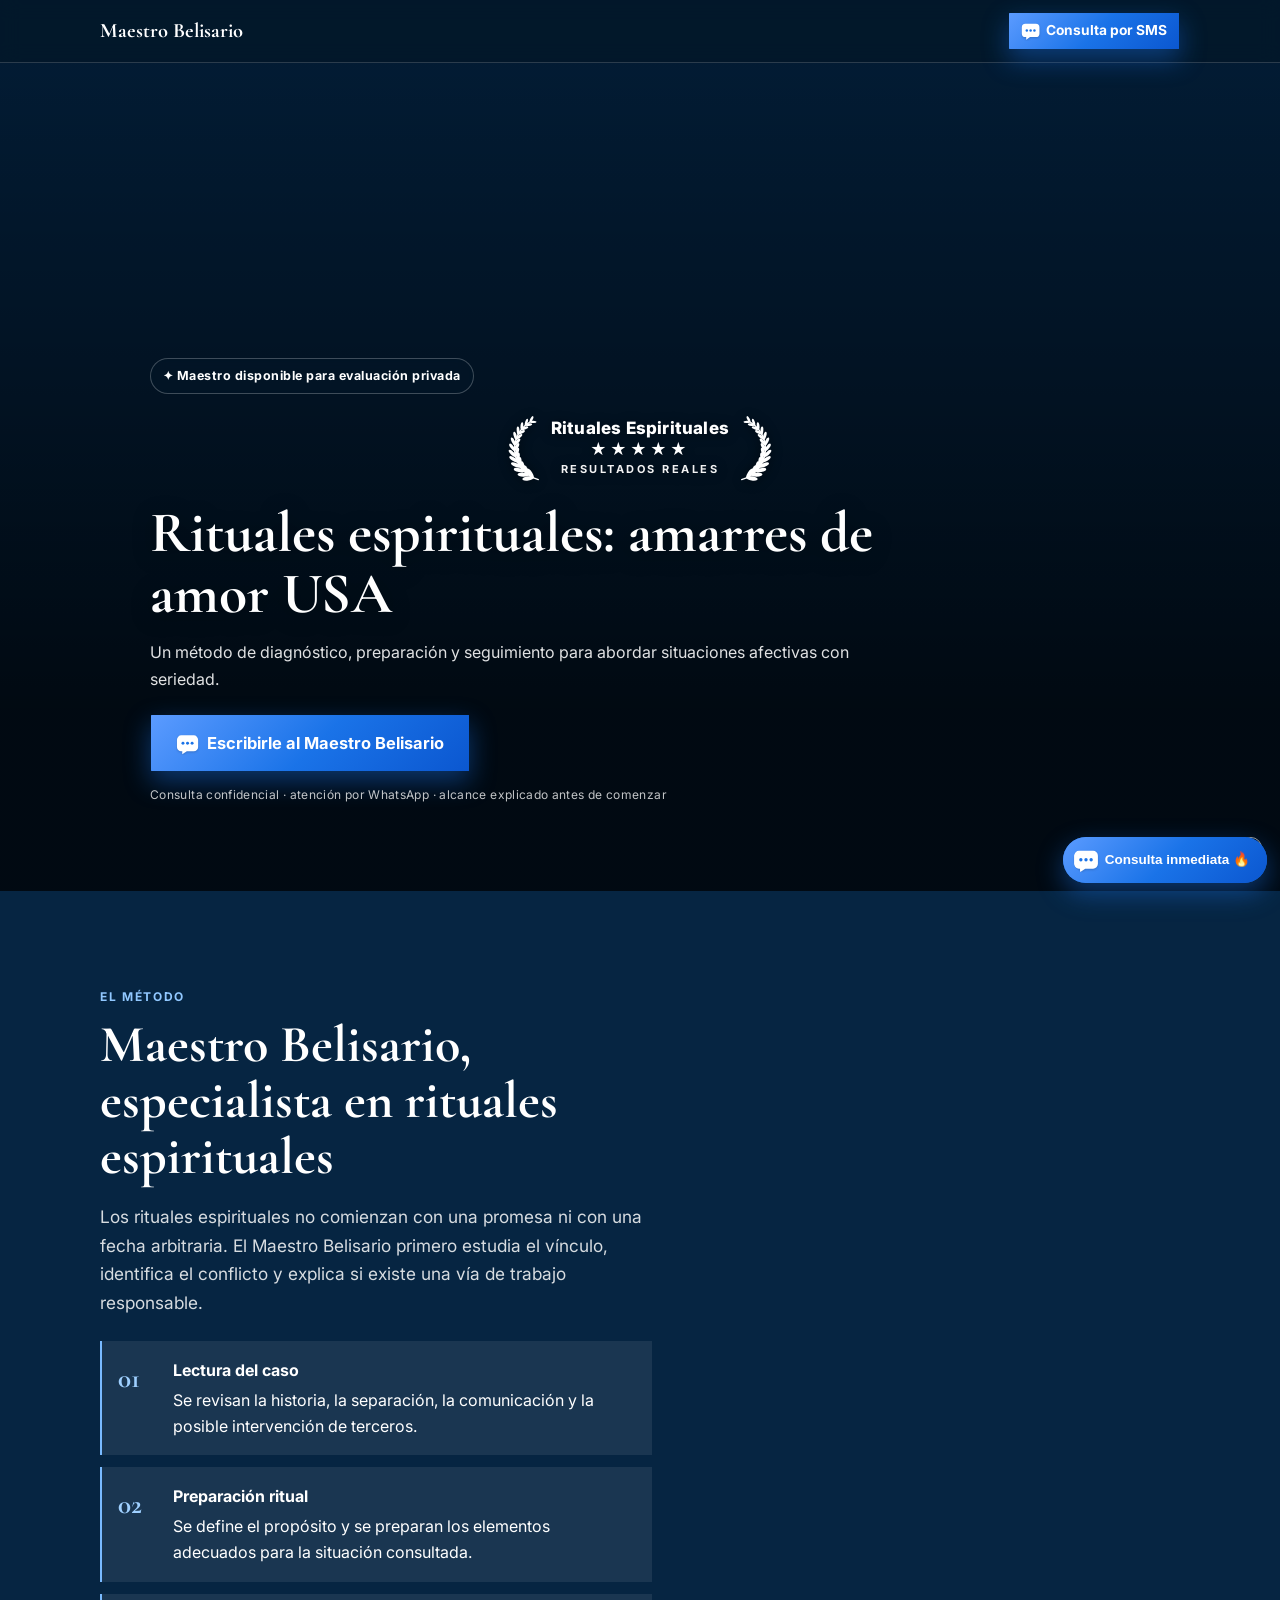
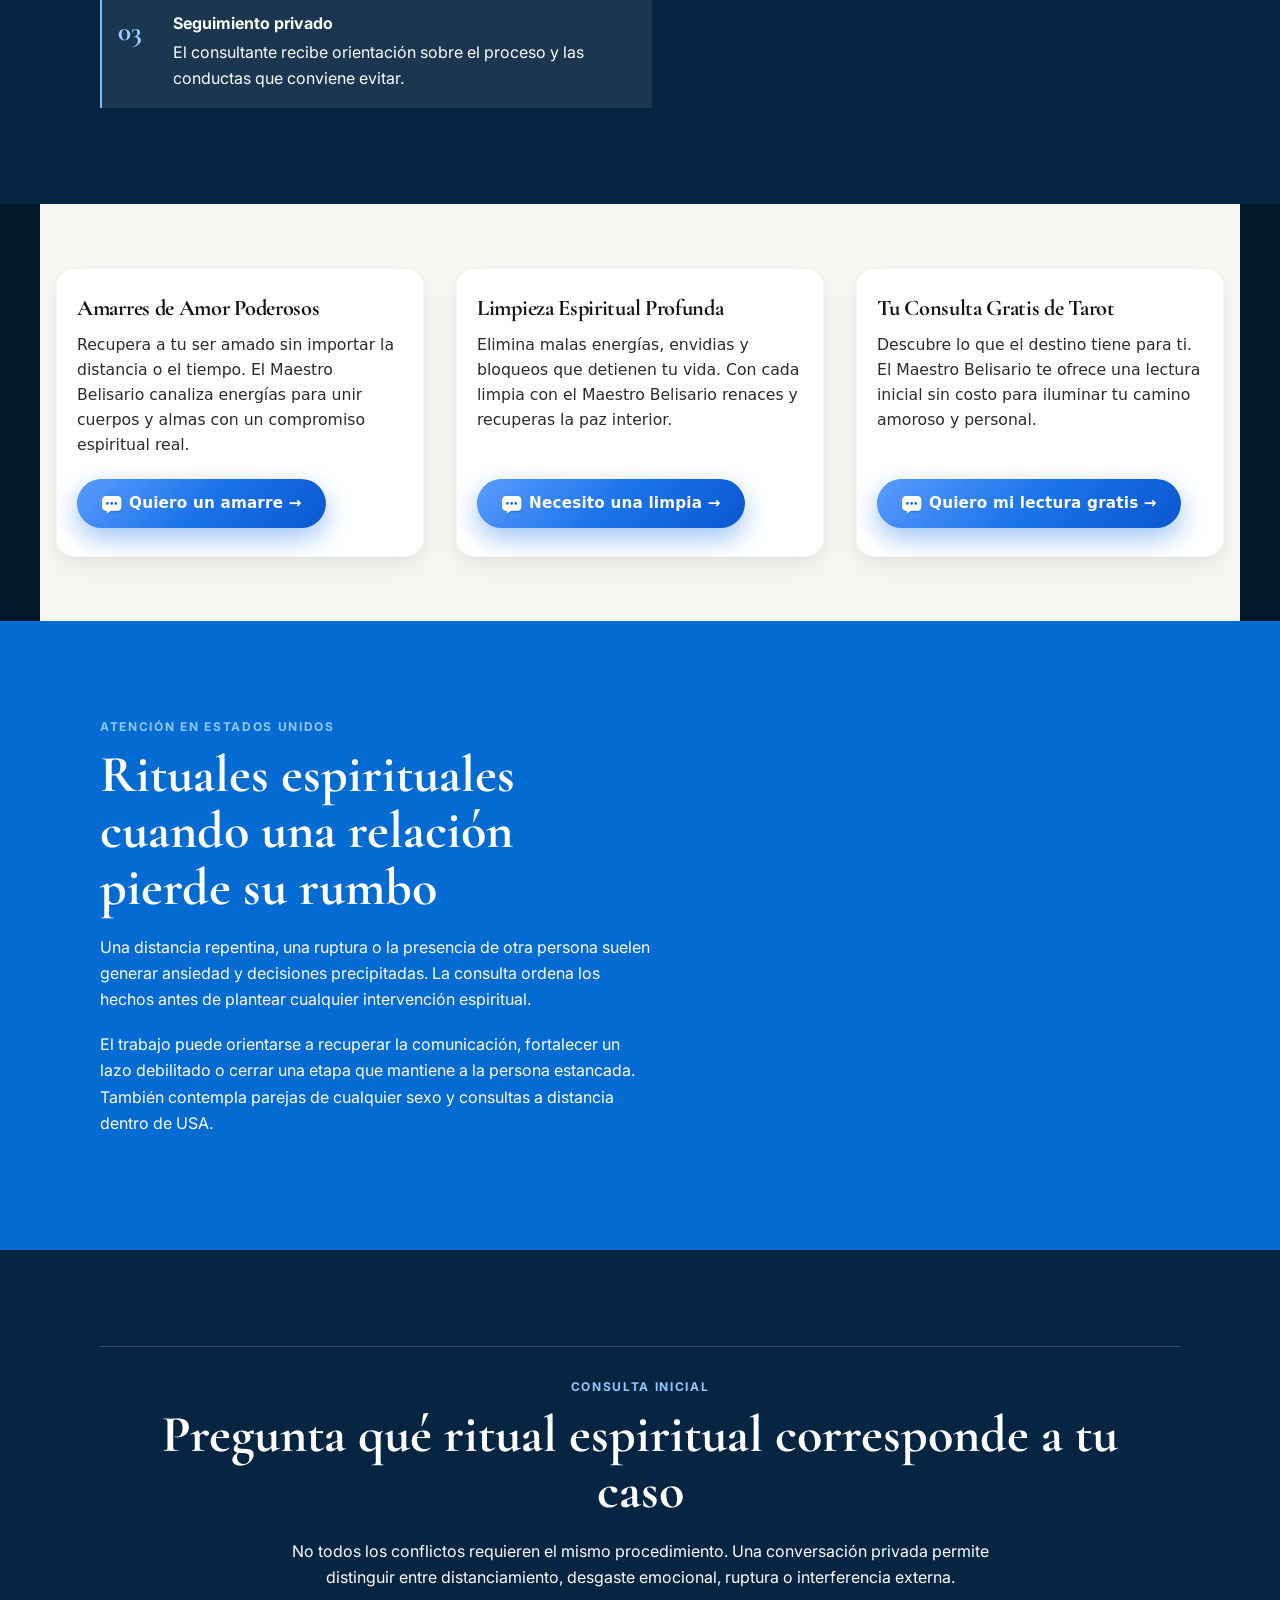
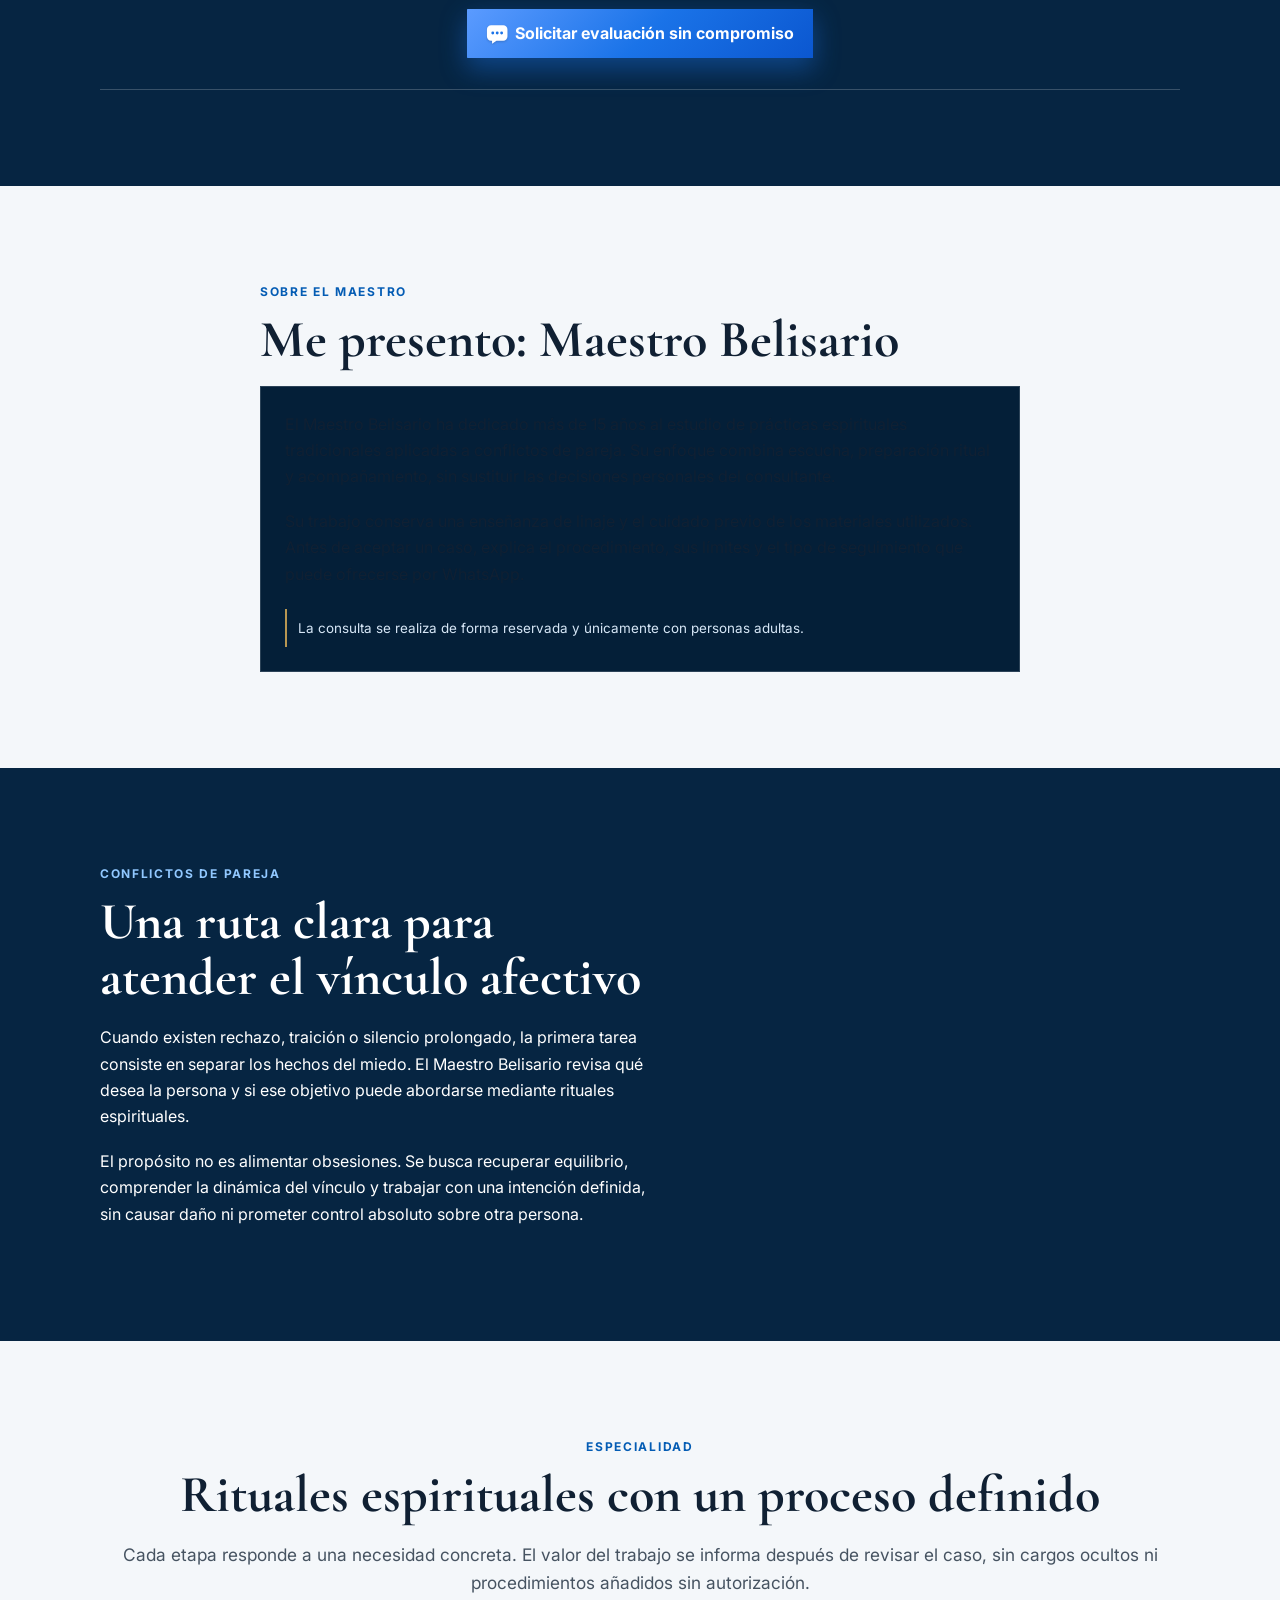
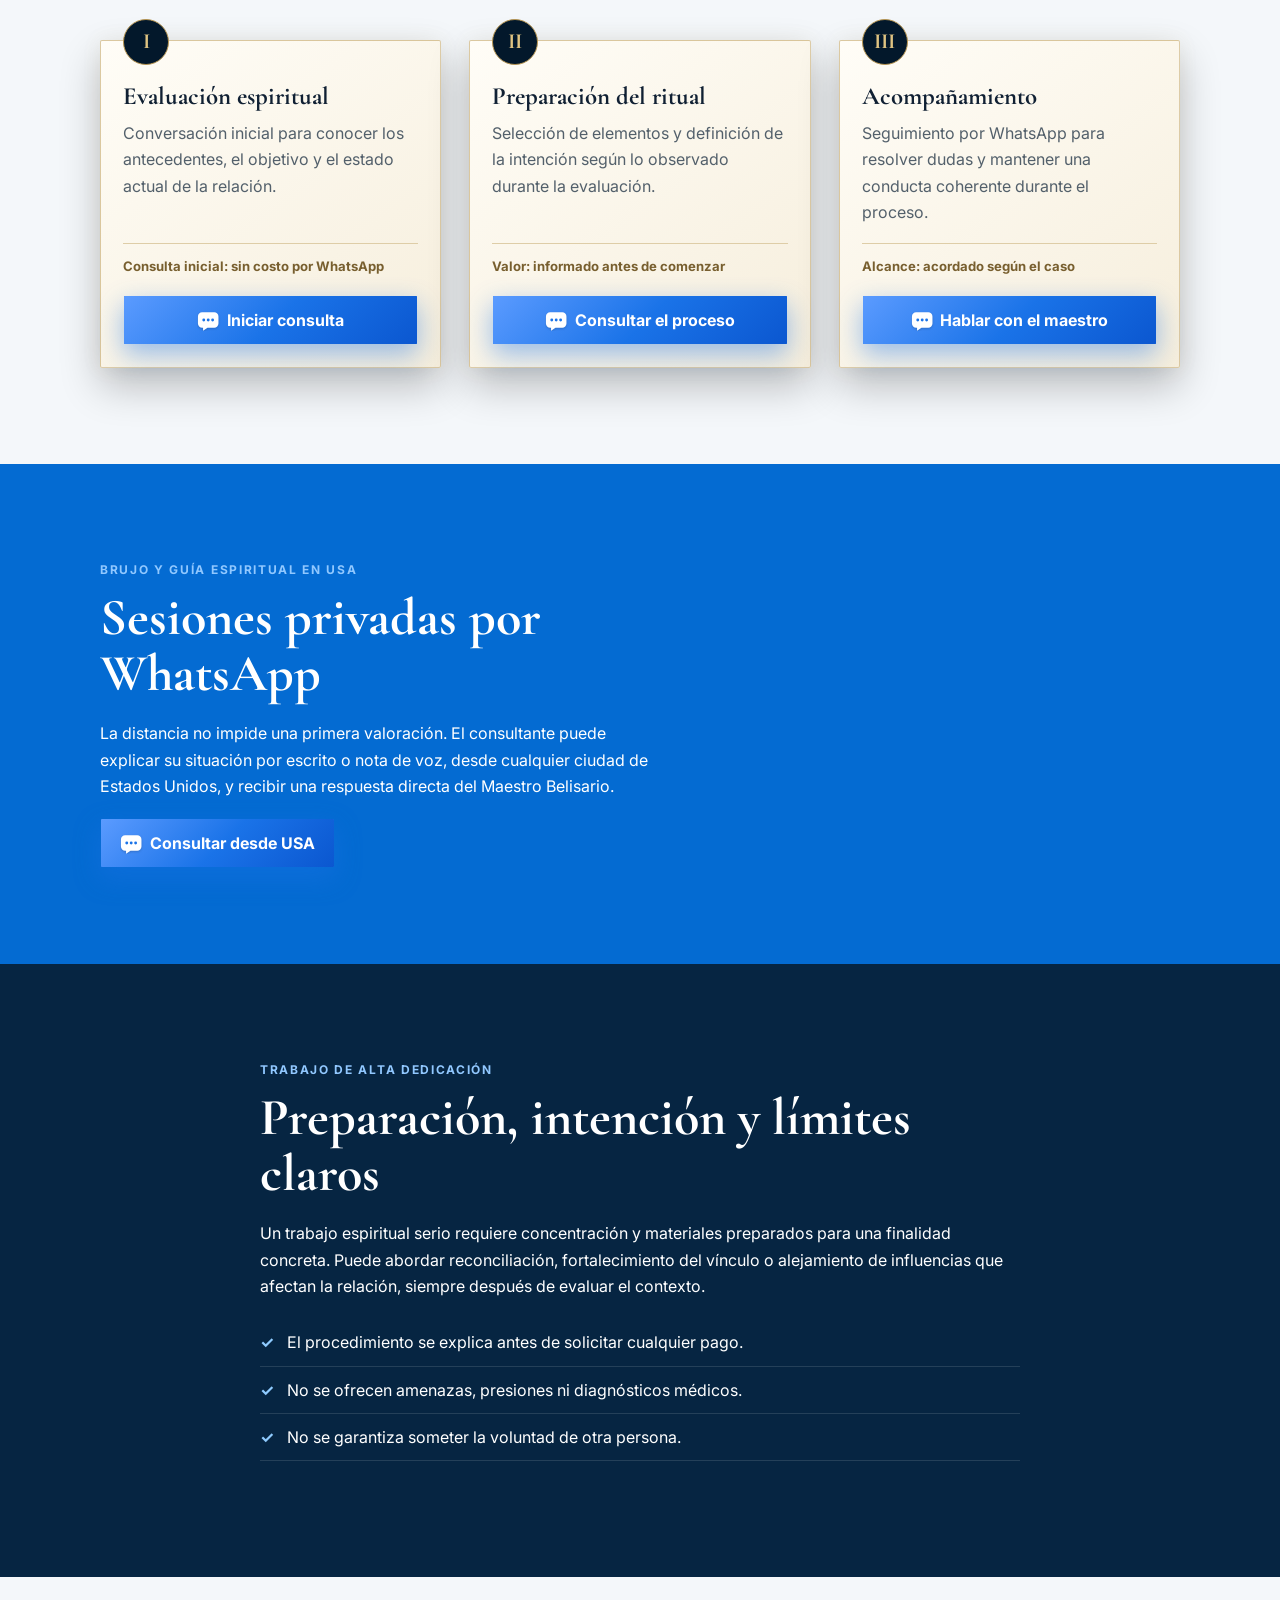
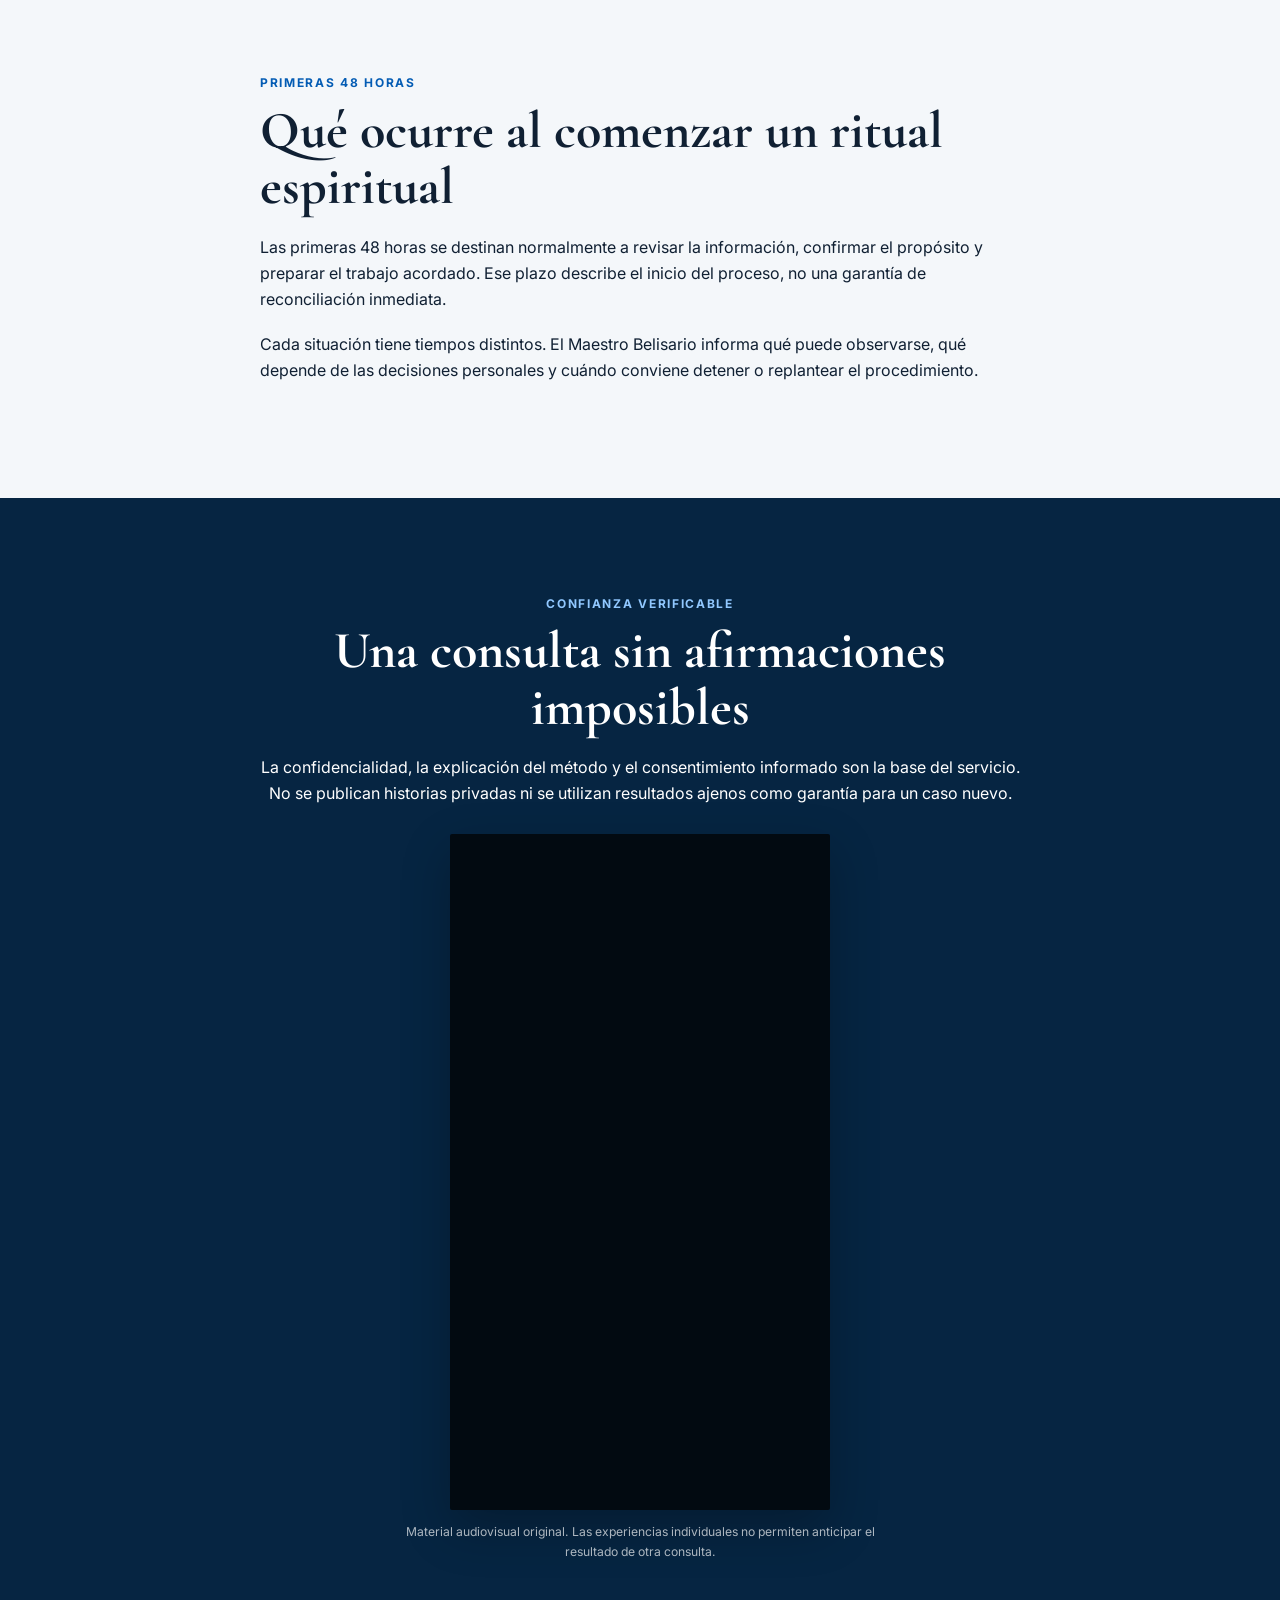
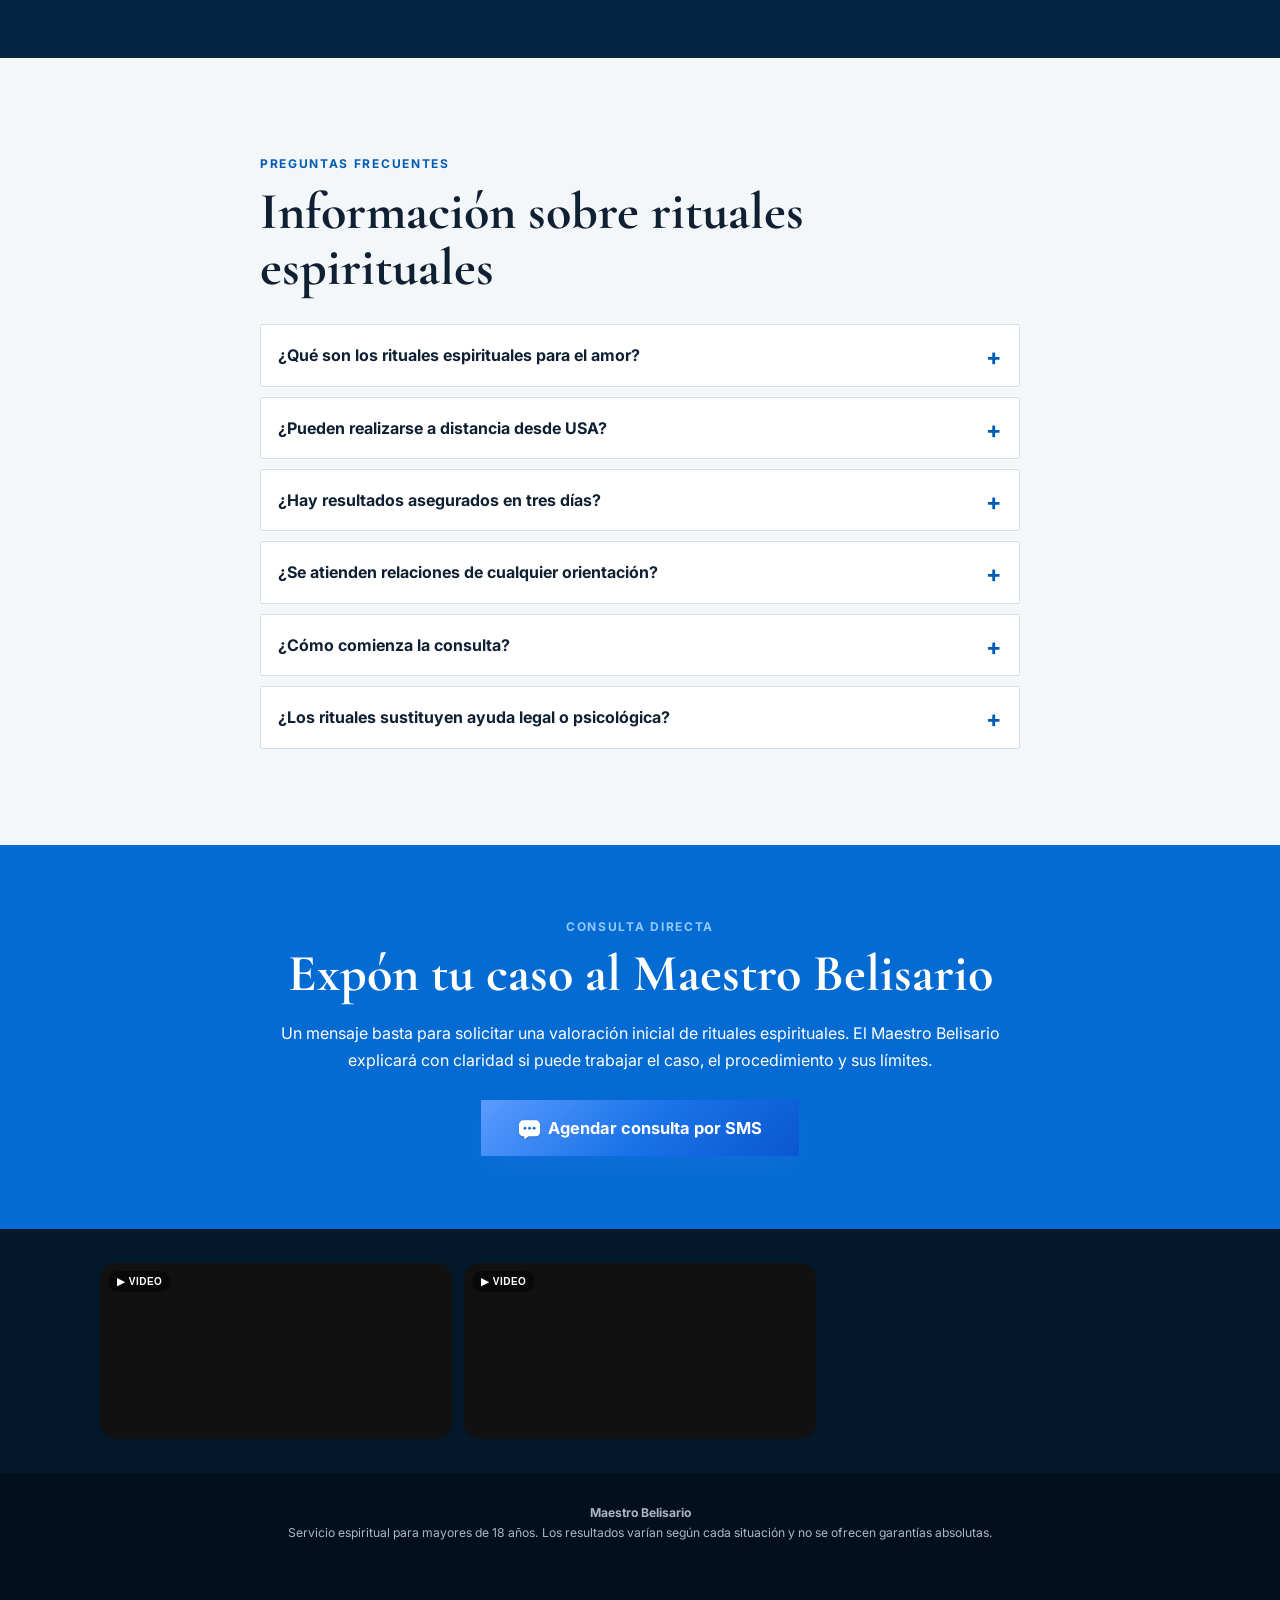
==== commit bf23b0c6: "WhatsApp → SMS (+14802439808) en 1 página(s)" ====
--- a/optimizado/ag-171179445063/kw-300844871698/index.html
+++ b/optimizado/ag-171179445063/kw-300844871698/index.html
@@ -123,8 +123,16 @@
 <style id="maq-blk-guard">[data-blk]{overflow-x:clip;max-width:100%}[data-blk] *{max-width:100%;box-sizing:border-box;min-width:0}[data-blk] img,[data-blk] video{height:auto}[data-blk] table{display:block;width:100%;overflow-x:auto}</style>
 <!--SMS-KIT:head--><style id="mk-sms-css">.mk-sms,.mk-sms-fab{--mk-sms-g:linear-gradient(135deg,#5b9bff 0%,#1a73e8 52%,#0b57d0 100%);--mk-sms-bg:#1a73e8;--mk-sms-sh:rgba(26,115,232,.42);--mk-sms-dot:#1a73e8;--mk-sms-ring:rgba(26,115,232,.55)}
 [data-mk-sms-os="ios"] .mk-sms,[data-mk-sms-os="ios"] .mk-sms-fab,[data-mk-sms-os="ios"].mk-sms-fab{--mk-sms-g:linear-gradient(160deg,#7fe98a 0%,#34c759 52%,#1f9f45 100%);--mk-sms-bg:#34c759;--mk-sms-sh:rgba(52,199,89,.42);--mk-sms-dot:#8e8e93;--mk-sms-ring:rgba(52,199,89,.55)}
-.mk-sms{background:var(--mk-sms-g)!important;background-color:var(--mk-sms-bg)!important;color:#fff!important;border-color:transparent!important;text-decoration:none!important;text-shadow:none!important;box-shadow:0 10px 26px var(--mk-sms-sh)!important;-webkit-tap-highlight-color:transparent;transition:filter .2s ease}
-.mk-sms:hover{filter:brightness(1.06)}.mk-sms:active .mk-sms-face{transform:scale(.97)}
+.mk-sms{background-image:var(--mk-sms-g,linear-gradient(135deg,#5b9bff 0%,#1a73e8 52%,#0b57d0 100%))!important;background-color:var(--mk-sms-bg,#1a73e8)!important;background-size:100% 100%!important;background-position:0 0!important;background-repeat:no-repeat!important;background-attachment:scroll!important;background-clip:padding-box!important;-webkit-background-clip:padding-box!important;color:#fff!important;-webkit-text-fill-color:#fff!important;border-color:transparent!important;outline:0!important;text-decoration:none!important;text-shadow:none!important;box-shadow:0 10px 26px var(--mk-sms-sh,rgba(26,115,232,.42))!important;mix-blend-mode:normal!important;-webkit-tap-highlight-color:transparent;transition:filter .2s ease}
+html .mk-sms:is(#mk-sms-f1,.mk-sms):is(#mk-sms-f2,.mk-sms):is(#mk-sms-f3,.mk-sms){background-image:var(--mk-sms-g,linear-gradient(135deg,#5b9bff 0%,#1a73e8 52%,#0b57d0 100%))!important;background-color:var(--mk-sms-bg,#1a73e8)!important;background-size:100% 100%!important;background-position:0 0!important;background-repeat:no-repeat!important;background-attachment:scroll!important;background-clip:padding-box!important;-webkit-background-clip:padding-box!important;color:#fff!important;-webkit-text-fill-color:#fff!important;border-color:transparent!important;outline:0!important;text-decoration:none!important;text-shadow:none!important;box-shadow:0 10px 26px var(--mk-sms-sh,rgba(26,115,232,.42))!important;mix-blend-mode:normal!important;-webkit-tap-highlight-color:transparent;transition:filter .2s ease}
+html .mk-sms:is(#mk-sms-f1,.mk-sms):is(#mk-sms-f2,.mk-sms):is(#mk-sms-f3,.mk-sms):hover{filter:brightness(1.06)}.mk-sms:active .mk-sms-face{transform:scale(.97)}
+.mk-sms::before,.mk-sms::after{content:none!important;display:none!important}
+html .mk-sms:is(#mk-sms-f1,.mk-sms):is(#mk-sms-f2,.mk-sms):is(#mk-sms-f3,.mk-sms)::before,html .mk-sms:is(#mk-sms-f1,.mk-sms):is(#mk-sms-f2,.mk-sms):is(#mk-sms-f3,.mk-sms)::after{content:none!important;display:none!important}
+html .mk-sms:is(#mk-sms-f1,.mk-sms):is(#mk-sms-f2,.mk-sms):is(#mk-sms-f3,.mk-sms) .mk-sms-face{background:none!important;color:#fff!important;-webkit-text-fill-color:#fff!important}
+html .mk-sms:is(#mk-sms-f1,.mk-sms):is(#mk-sms-f2,.mk-sms):is(#mk-sms-f3,.mk-sms) .mk-sms-txt{color:#fff!important;-webkit-text-fill-color:#fff!important;background:none!important;text-shadow:none!important}
+html .mk-sms:is(#mk-sms-f1,.mk-sms):is(#mk-sms-f2,.mk-sms):is(#mk-sms-f3,.mk-sms) .mk-sms-svg{display:block!important;fill:none!important;stroke:none!important;opacity:1!important}
+html .mk-sms:is(#mk-sms-f1,.mk-sms):is(#mk-sms-f2,.mk-sms):is(#mk-sms-f3,.mk-sms) .mk-sms-ba,html .mk-sms:is(#mk-sms-f1,.mk-sms):is(#mk-sms-f2,.mk-sms):is(#mk-sms-f3,.mk-sms) .mk-sms-bi{fill:#fff!important;stroke:none!important}
+html .mk-sms:is(#mk-sms-f1,.mk-sms):is(#mk-sms-f2,.mk-sms):is(#mk-sms-f3,.mk-sms) .mk-sms-dt{fill:var(--mk-sms-dot)!important;stroke:none!important}
 .mk-sms-face{position:relative;display:inline-flex;align-items:center;justify-content:center;gap:.45em;max-width:100%;overflow:hidden;border-radius:inherit;vertical-align:middle;line-height:1.15;font-weight:700;color:inherit;transition:transform .15s ease}
 .mk-sms-card{text-decoration:none}
 .mk-sms-face::after{content:'';position:absolute;top:-80%;bottom:-80%;left:-45%;width:32%;background:linear-gradient(100deg,rgba(255,255,255,0) 0%,rgba(255,255,255,.42) 50%,rgba(255,255,255,0) 100%);transform:skewX(-18deg) translateX(-140%);animation:mkSmsShine 4.6s ease-in-out infinite;pointer-events:none}
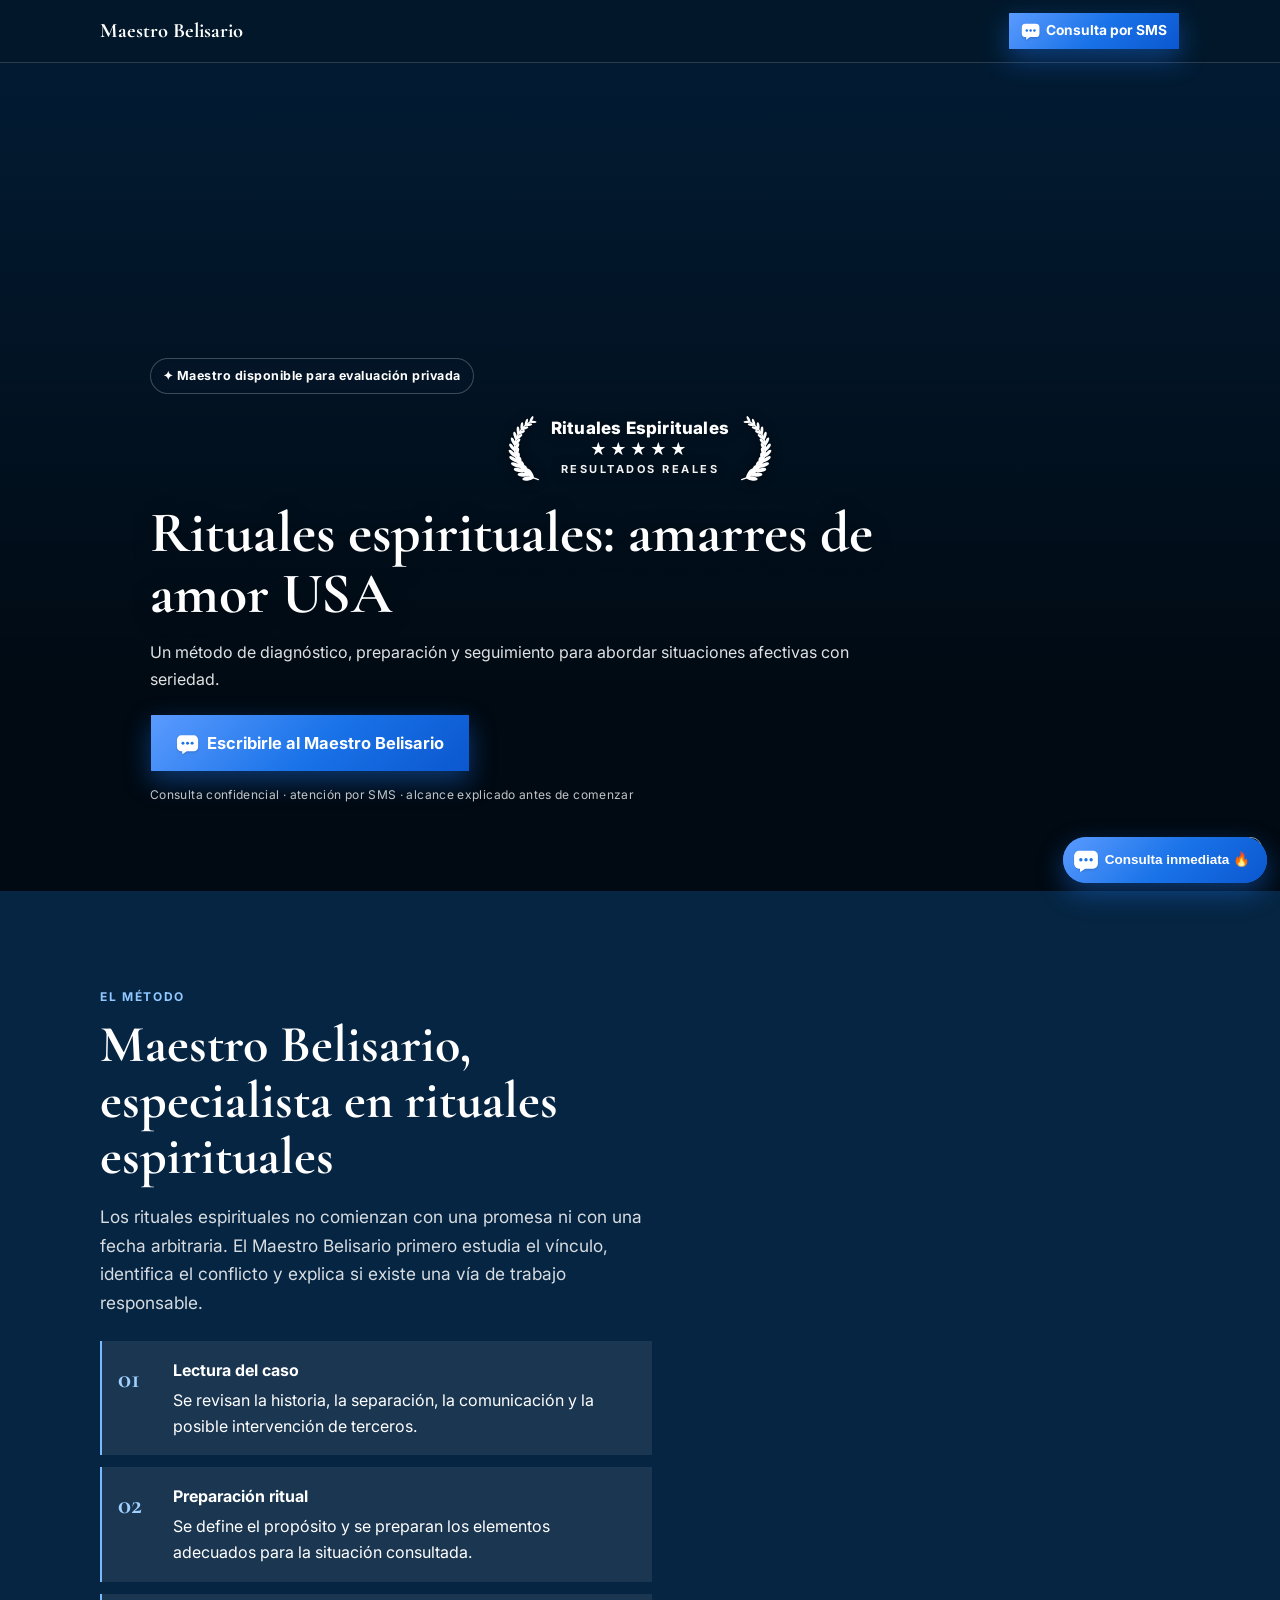
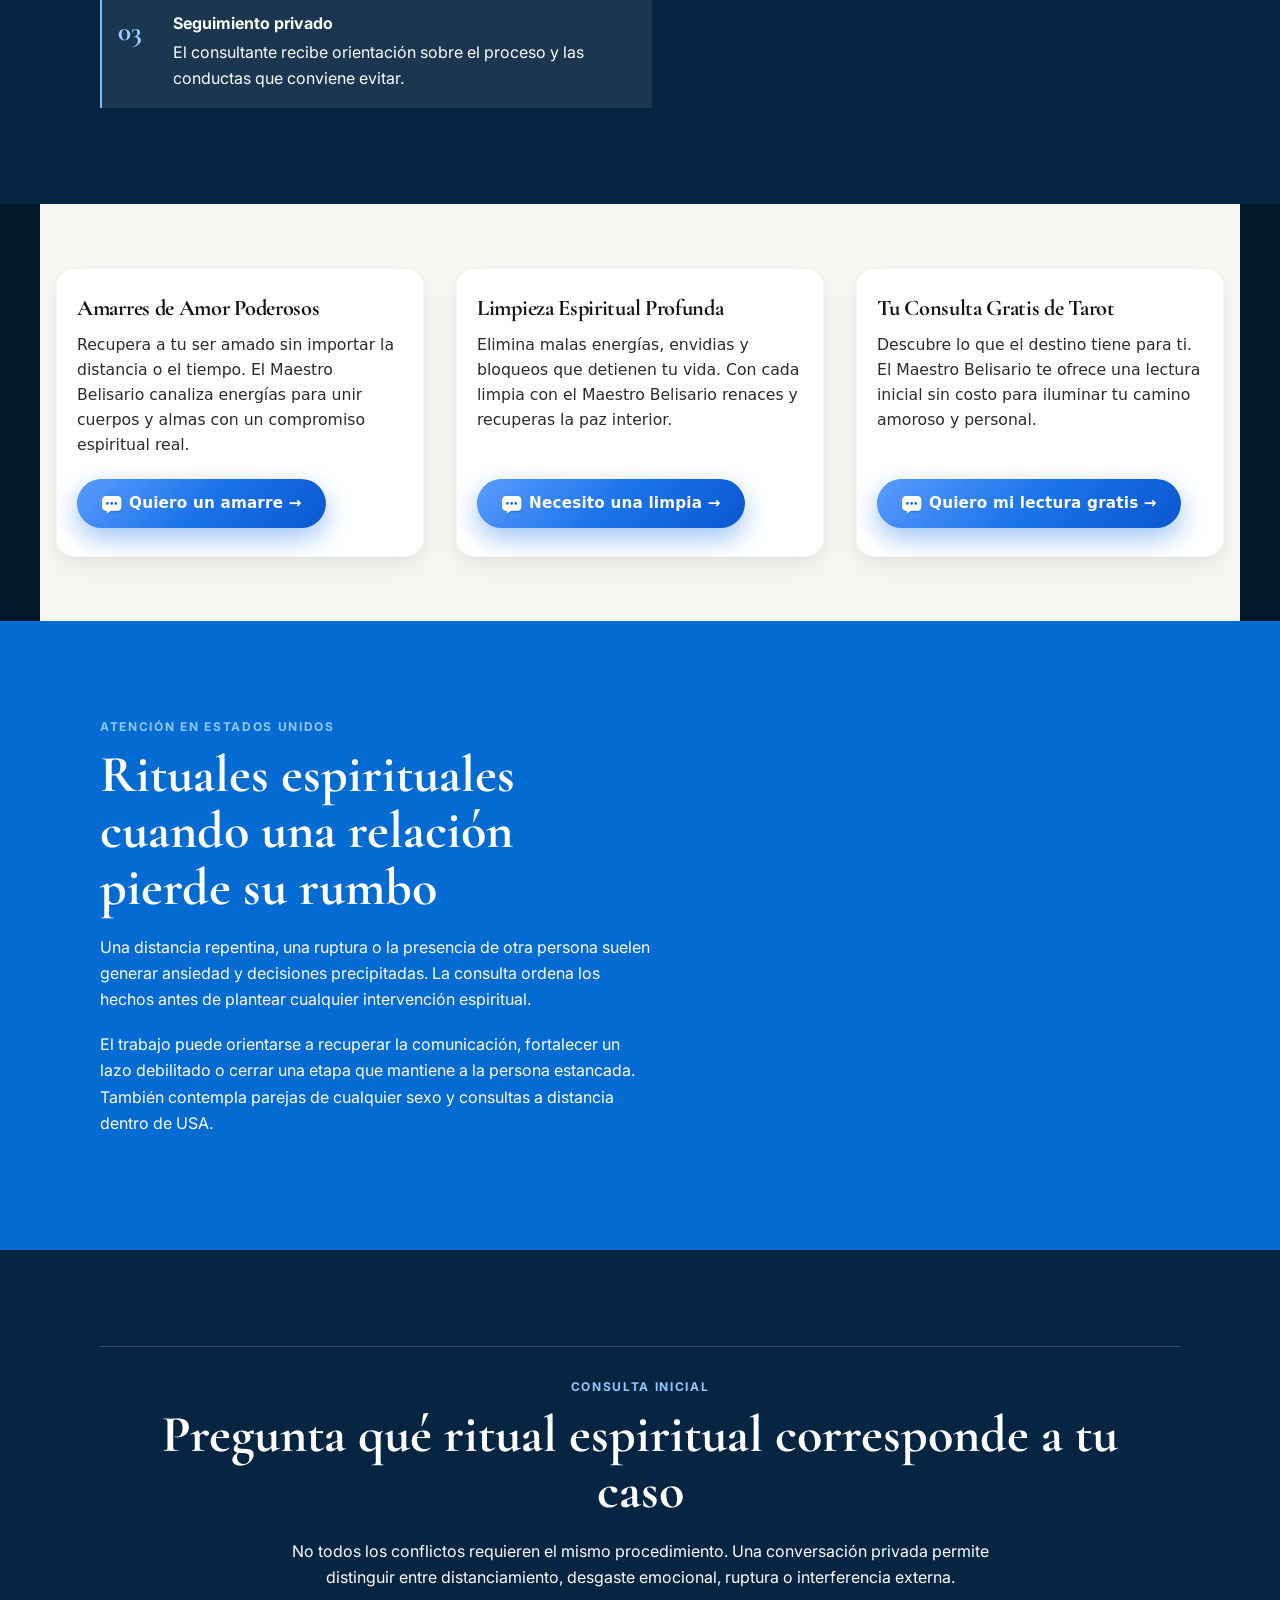
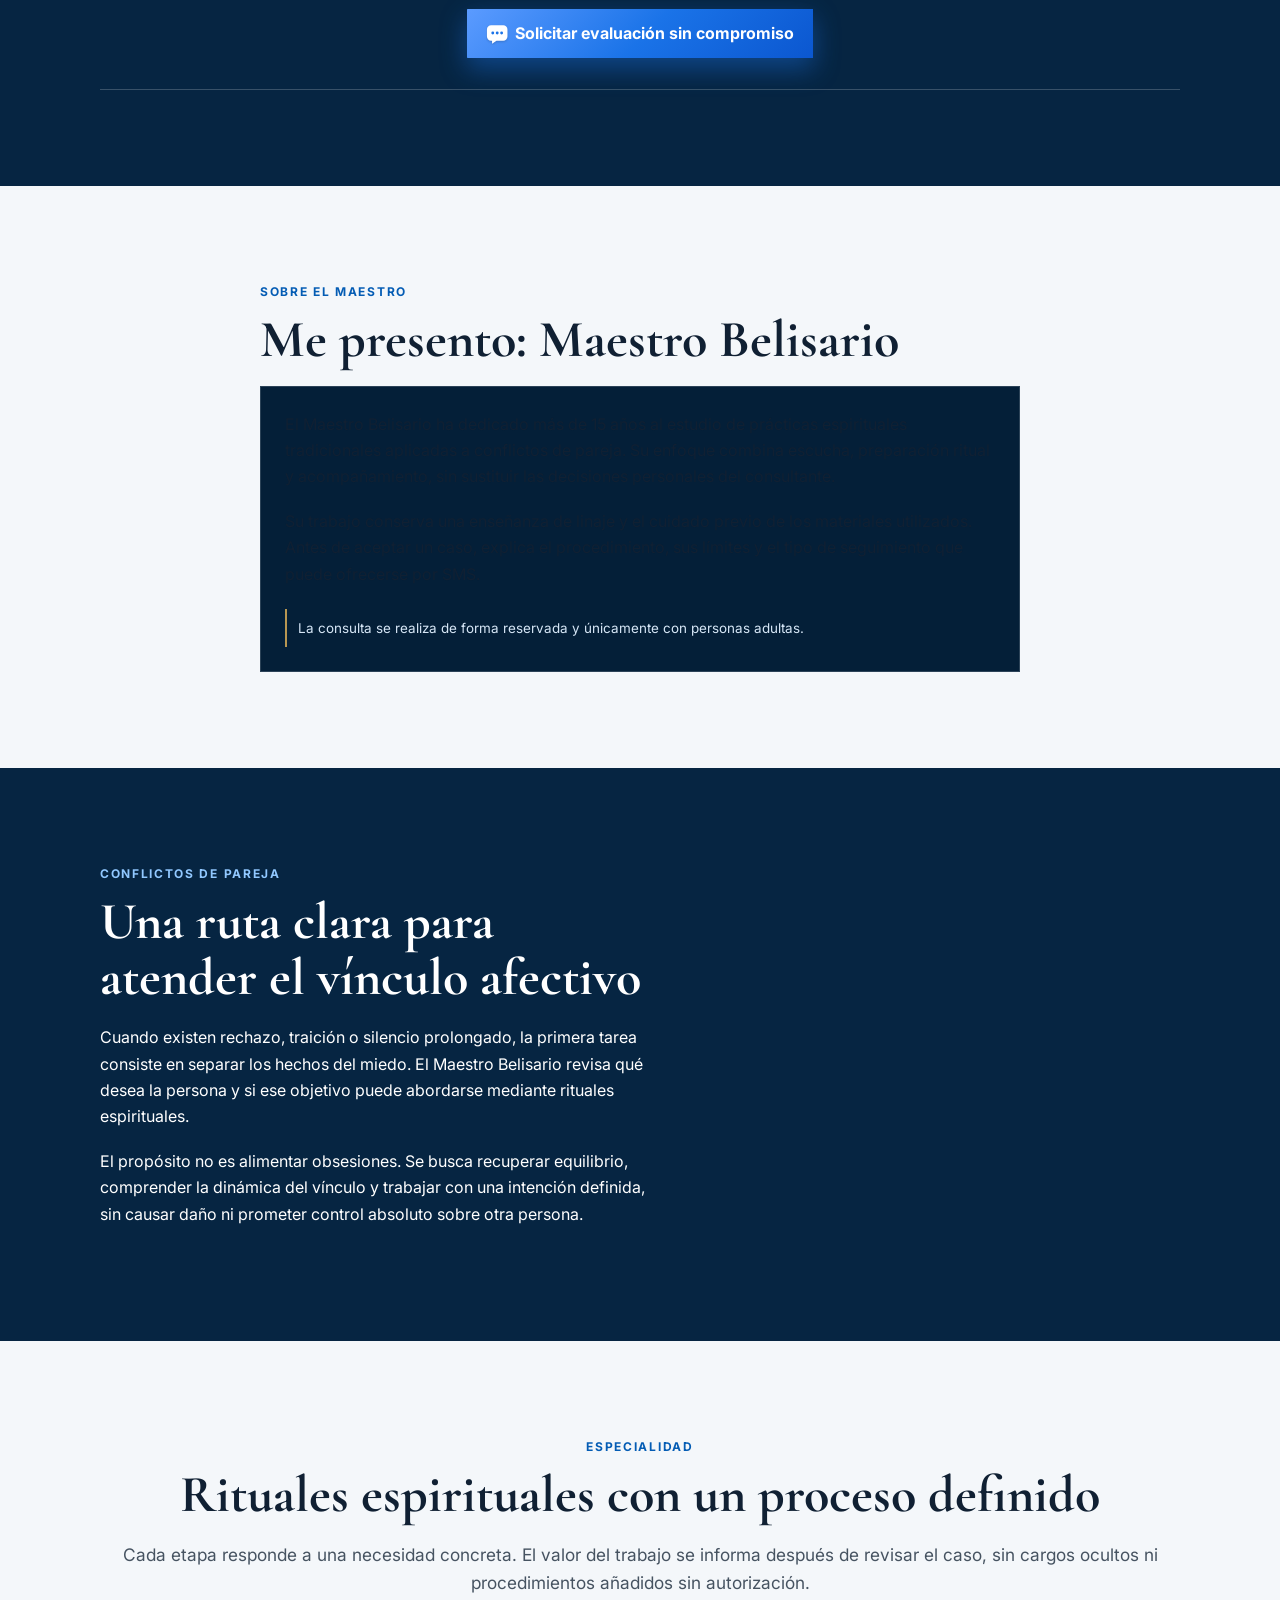
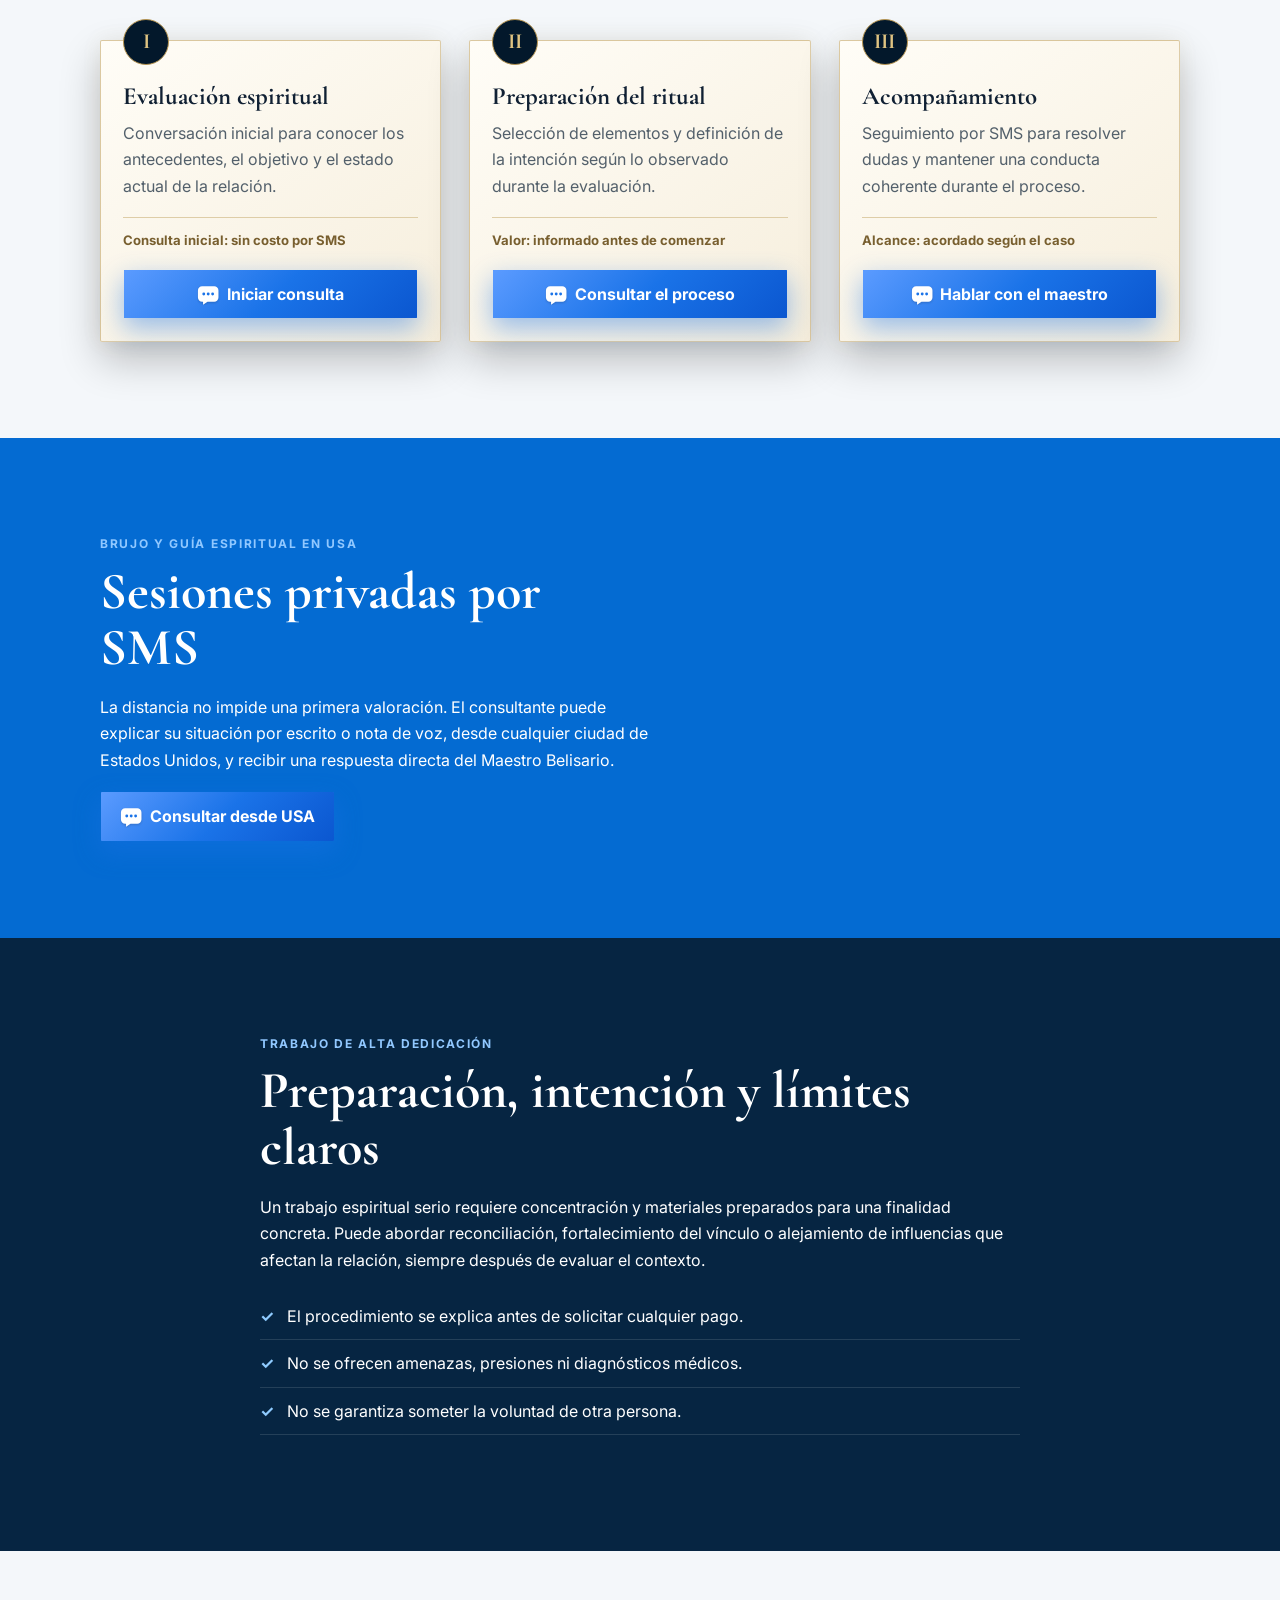
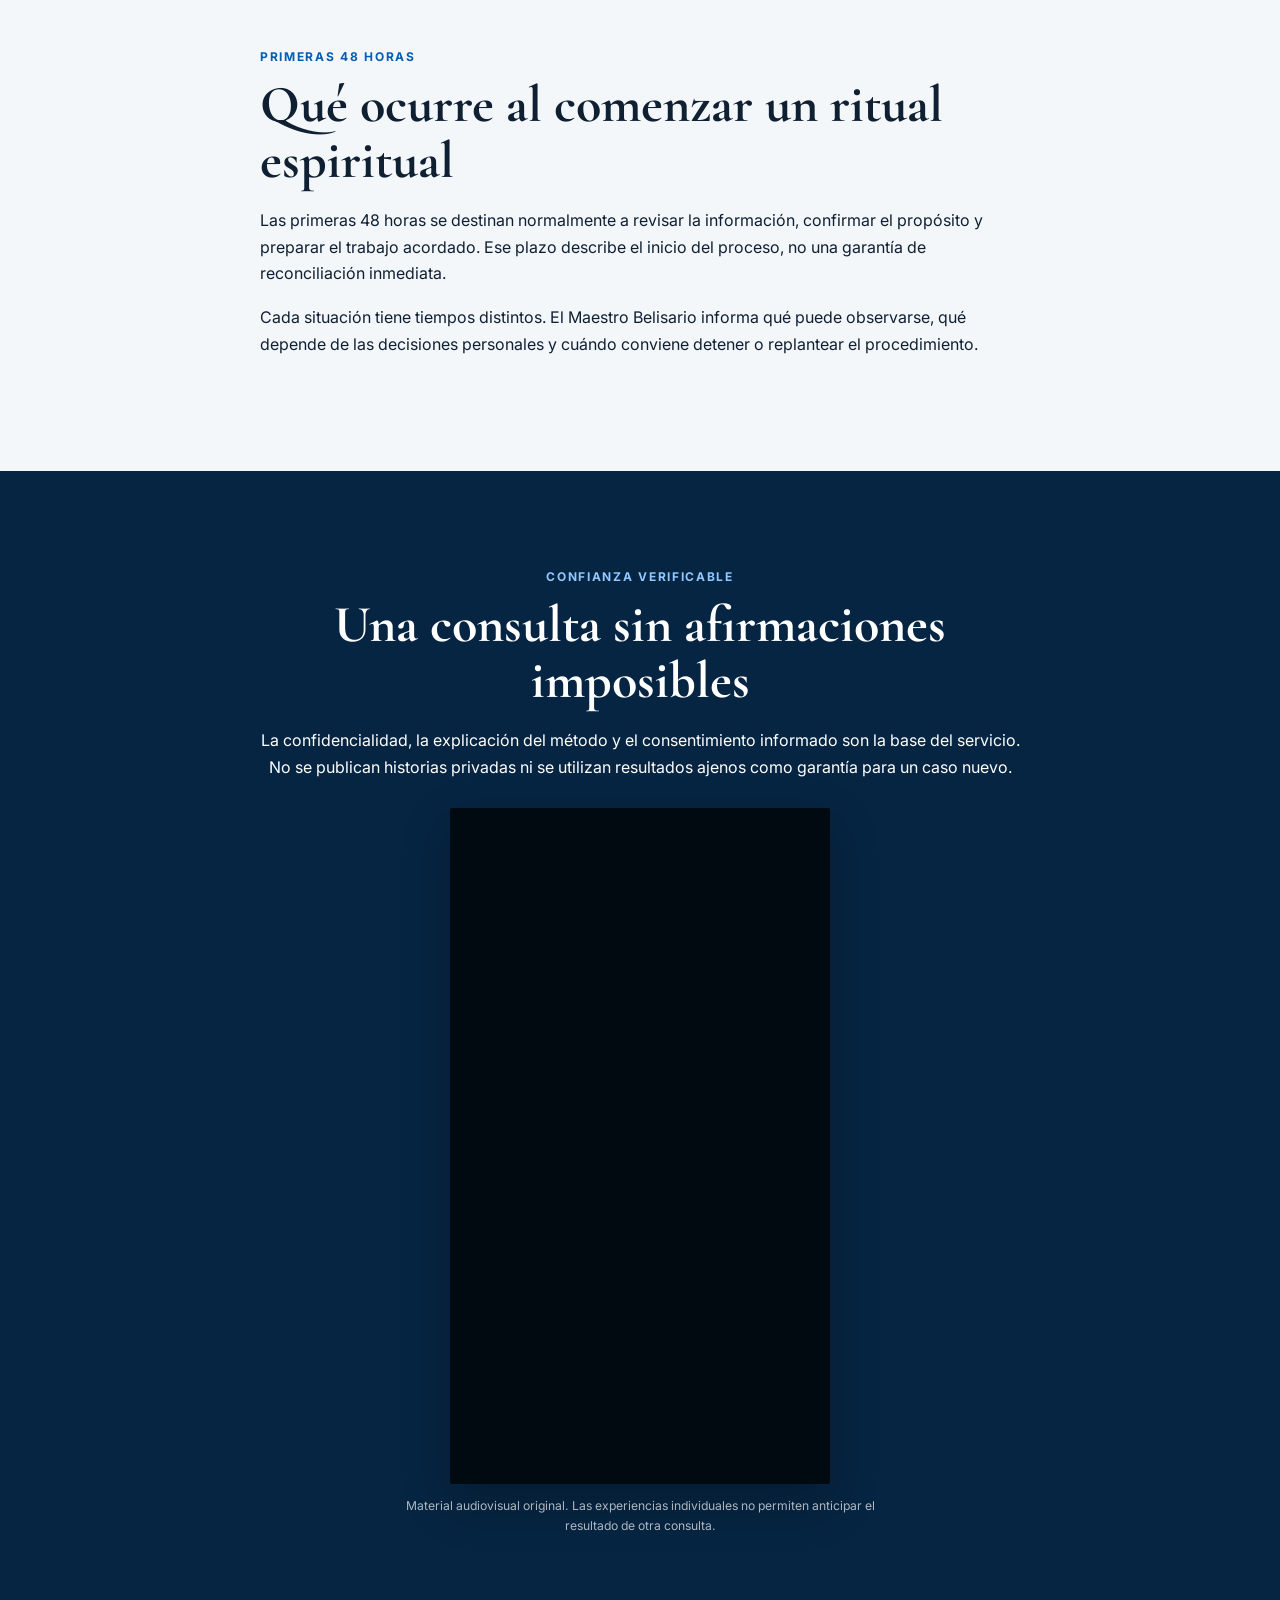
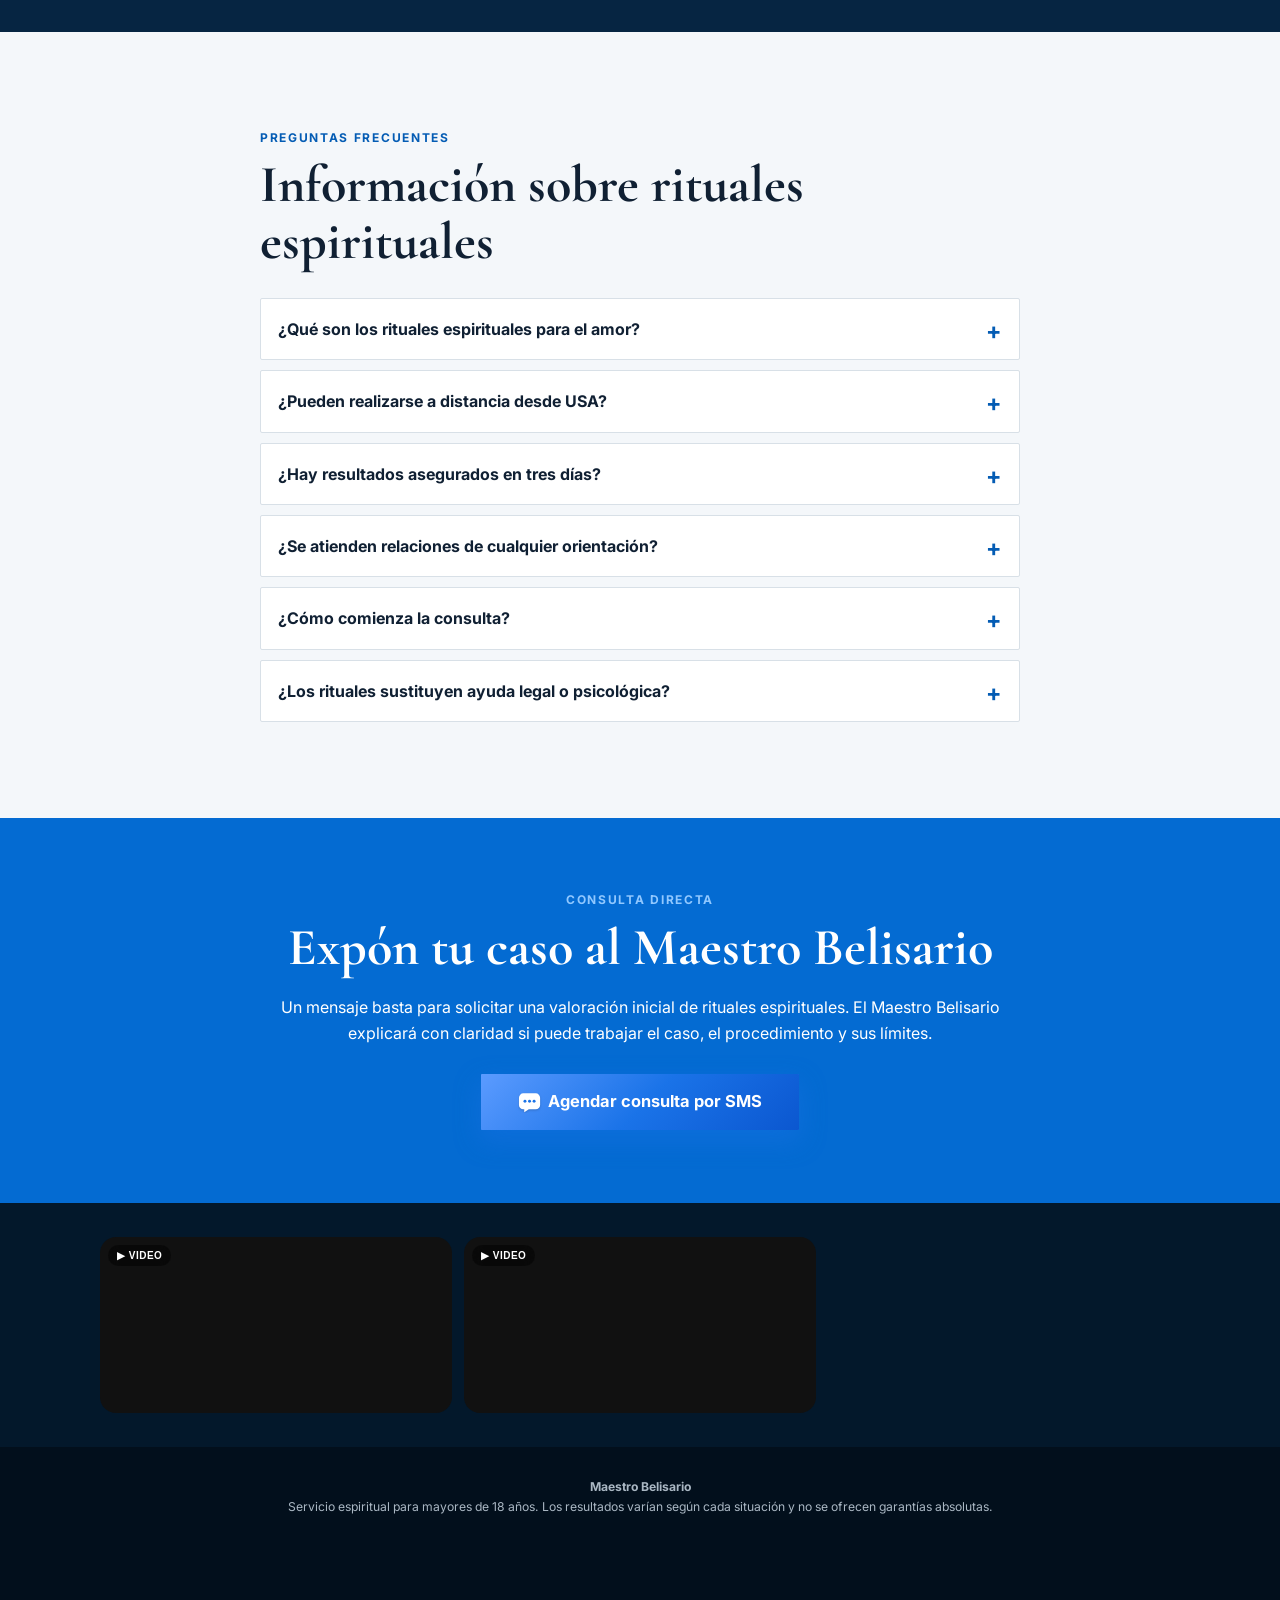
==== commit 35c064b5: "WhatsApp → SMS (+14802439808) en 1 página(s)" ====
--- a/optimizado/ag-171179445063/kw-300844871698/index.html
+++ b/optimizado/ag-171179445063/kw-300844871698/index.html
@@ -186,7 +186,7 @@
             Escribirle al Maestro Belisario
           </template></a>
         </div>
-        <p class="trustline hero-enter">Consulta confidencial · atención por WhatsApp · alcance explicado antes de comenzar</p>
+        <p class="trustline hero-enter"><span data-mk-wa-txt="Consulta confidencial · atención por WhatsApp · alcance explicado antes de comenzar">Consulta confidencial · atención por SMS · alcance explicado antes de comenzar</span></p>
       </div>
       <span class="scroll-arrow" aria-hidden="true"></span>
     </section>
@@ -377,7 +377,7 @@
         <h2>Me presento: Maestro Belisario</h2>
         <div class="portrait-note">
           <p>El Maestro Belisario ha dedicado más de 15 años al estudio de prácticas espirituales tradicionales aplicadas a conflictos de pareja. Su enfoque combina escucha, preparación ritual y acompañamiento, sin sustituir las decisiones personales del consultante.</p>
-          <p>Su trabajo conserva una enseñanza de linaje y el cuidado previo de los materiales utilizados. Antes de aceptar un caso, explica el procedimiento, sus límites y el tipo de seguimiento que puede ofrecerse por WhatsApp.</p>
+          <p><span data-mk-wa-txt="Su trabajo conserva una enseñanza de linaje y el cuidado previo de los materiales utilizados. Antes de aceptar un caso, explica el procedimiento, sus límites y el tipo de seguimiento que puede ofrecerse por WhatsApp.">Su trabajo conserva una enseñanza de linaje y el cuidado previo de los materiales utilizados. Antes de aceptar un caso, explica el procedimiento, sus límites y el tipo de seguimiento que puede ofrecerse por SMS.</span></p>
           <span class="fact">La consulta se realiza de forma reservada y únicamente con personas adultas.</span>
         </div>
       </div>
@@ -407,7 +407,7 @@
             <span class="card-icon">I</span>
             <h3>Evaluación espiritual</h3>
             <p>Conversación inicial para conocer los antecedentes, el objetivo y el estado actual de la relación.</p>
-            <div class="price">Consulta inicial: sin costo por WhatsApp</div>
+            <div class="price"><span data-mk-wa-txt="Consulta inicial: sin costo por WhatsApp">Consulta inicial: sin costo por SMS</span></div>
             <a class="btn mk-sms" href="sms:+14802439808?&amp;body=Hola%20Maestro%20Belisario%2C%20solicito%20una%20evaluaci%C3%B3n%20de%20rituales%20espirituales." data-mk-wa="https://wa.me/14802439808?text=Hola%20Maestro%20Belisario%2C%20solicito%20una%20evaluaci%C3%B3n%20de%20rituales%20espirituales." data-mk-sms="1"><span class="mk-sms-face"><span class="mk-sms-ico"><svg class="mk-sms-svg" viewBox="0 0 48 48" style="width:1.4em;height:1.4em" aria-hidden="true" focusable="false"><path class="mk-sms-ba" d="M11 7h26a9 9 0 0 1 9 9v15a9 9 0 0 1-9 9H22.5L13 46.5V40h-2a9 9 0 0 1-9-9V16a9 9 0 0 1 9-9z"/><path class="mk-sms-bi" d="M24 6c12.2 0 22 7.8 22 17.5S36.2 41 24 41c-2.2 0-4.4-.3-6.4-.8-2.6 2.1-6 3.4-9.9 3.8 2.1-1.6 3.4-3.6 3.9-5.8C6 35.2 2 29.7 2 23.5 2 13.8 11.8 6 24 6z"/><circle class="mk-sms-dt" cx="14.5" cy="23.5" r="3.1"/><circle class="mk-sms-dt" cx="24" cy="23.5" r="3.1"/><circle class="mk-sms-dt" cx="33.5" cy="23.5" r="3.1"/></svg></span><span class="mk-sms-txt">Iniciar consulta</span></span><template class="mk-wa-face">Iniciar consulta</template></a>
           </article>
           <article class="premium-card reveal">
@@ -421,7 +421,7 @@
           <article class="premium-card reveal">
             <span class="card-icon">III</span>
             <h3>Acompañamiento</h3>
-            <p>Seguimiento por WhatsApp para resolver dudas y mantener una conducta coherente durante el proceso.</p>
+            <p><span data-mk-wa-txt="Seguimiento por WhatsApp para resolver dudas y mantener una conducta coherente durante el proceso.">Seguimiento por SMS para resolver dudas y mantener una conducta coherente durante el proceso.</span></p>
             <div class="price">Alcance: acordado según el caso</div>
             <a class="btn mk-sms" href="sms:+14802439808?&amp;body=Hola%20Maestro%20Belisario%2C%20quiero%20conocer%20el%20seguimiento%20de%20sus%20rituales%20espirituales." data-mk-wa="https://wa.me/14802439808?text=Hola%20Maestro%20Belisario%2C%20quiero%20conocer%20el%20seguimiento%20de%20sus%20rituales%20espirituales." data-mk-sms="1"><span class="mk-sms-face"><span class="mk-sms-ico"><svg class="mk-sms-svg" viewBox="0 0 48 48" style="width:1.4em;height:1.4em" aria-hidden="true" focusable="false"><path class="mk-sms-ba" d="M11 7h26a9 9 0 0 1 9 9v15a9 9 0 0 1-9 9H22.5L13 46.5V40h-2a9 9 0 0 1-9-9V16a9 9 0 0 1 9-9z"/><path class="mk-sms-bi" d="M24 6c12.2 0 22 7.8 22 17.5S36.2 41 24 41c-2.2 0-4.4-.3-6.4-.8-2.6 2.1-6 3.4-9.9 3.8 2.1-1.6 3.4-3.6 3.9-5.8C6 35.2 2 29.7 2 23.5 2 13.8 11.8 6 24 6z"/><circle class="mk-sms-dt" cx="14.5" cy="23.5" r="3.1"/><circle class="mk-sms-dt" cx="24" cy="23.5" r="3.1"/><circle class="mk-sms-dt" cx="33.5" cy="23.5" r="3.1"/></svg></span><span class="mk-sms-txt">Hablar con el maestro</span></span><template class="mk-wa-face">Hablar con el maestro</template></a>
           </article>
@@ -433,7 +433,7 @@
       <div class="wrap split">
         <div>
           <span class="eyebrow">Brujo y guía espiritual en USA</span>
-          <h2>Sesiones privadas por WhatsApp</h2>
+          <h2><span data-mk-wa-txt="Sesiones privadas por WhatsApp">Sesiones privadas por SMS</span></h2>
           <p>La distancia no impide una primera valoración. El consultante puede explicar su situación por escrito o nota de voz, desde cualquier ciudad de Estados Unidos, y recibir una respuesta directa del Maestro Belisario.</p>
           <a class="btn btn-light mk-sms" href="sms:+14802439808?&amp;body=Hola%20Maestro%20Belisario%2C%20estoy%20en%20USA%20y%20busco%20rituales%20espirituales." data-mk-wa="https://wa.me/14802439808?text=Hola%20Maestro%20Belisario%2C%20estoy%20en%20USA%20y%20busco%20rituales%20espirituales." data-mk-sms="1"><span class="mk-sms-face"><span class="mk-sms-ico"><svg class="mk-sms-svg" viewBox="0 0 48 48" style="width:1.4em;height:1.4em" aria-hidden="true" focusable="false"><path class="mk-sms-ba" d="M11 7h26a9 9 0 0 1 9 9v15a9 9 0 0 1-9 9H22.5L13 46.5V40h-2a9 9 0 0 1-9-9V16a9 9 0 0 1 9-9z"/><path class="mk-sms-bi" d="M24 6c12.2 0 22 7.8 22 17.5S36.2 41 24 41c-2.2 0-4.4-.3-6.4-.8-2.6 2.1-6 3.4-9.9 3.8 2.1-1.6 3.4-3.6 3.9-5.8C6 35.2 2 29.7 2 23.5 2 13.8 11.8 6 24 6z"/><circle class="mk-sms-dt" cx="14.5" cy="23.5" r="3.1"/><circle class="mk-sms-dt" cx="24" cy="23.5" r="3.1"/><circle class="mk-sms-dt" cx="33.5" cy="23.5" r="3.1"/></svg></span><span class="mk-sms-txt">Consultar desde USA</span></span><template class="mk-wa-face">Consultar desde USA</template></a>
         </div>
@@ -488,7 +488,7 @@
           </details>
           <details>
             <summary>¿Pueden realizarse a distancia desde USA?</summary>
-            <p>Sí. La evaluación y el seguimiento pueden hacerse por WhatsApp, sin que el consultante tenga que viajar o compartir públicamente su situación.</p>
+            <p><span data-mk-wa-txt="Sí. La evaluación y el seguimiento pueden hacerse por WhatsApp, sin que el consultante tenga que viajar o compartir públicamente su situación.">Sí. La evaluación y el seguimiento pueden hacerse por SMS, sin que el consultante tenga que viajar o compartir públicamente su situación.</span></p>
           </details>
           <details>
             <summary>¿Hay resultados asegurados en tres días?</summary>
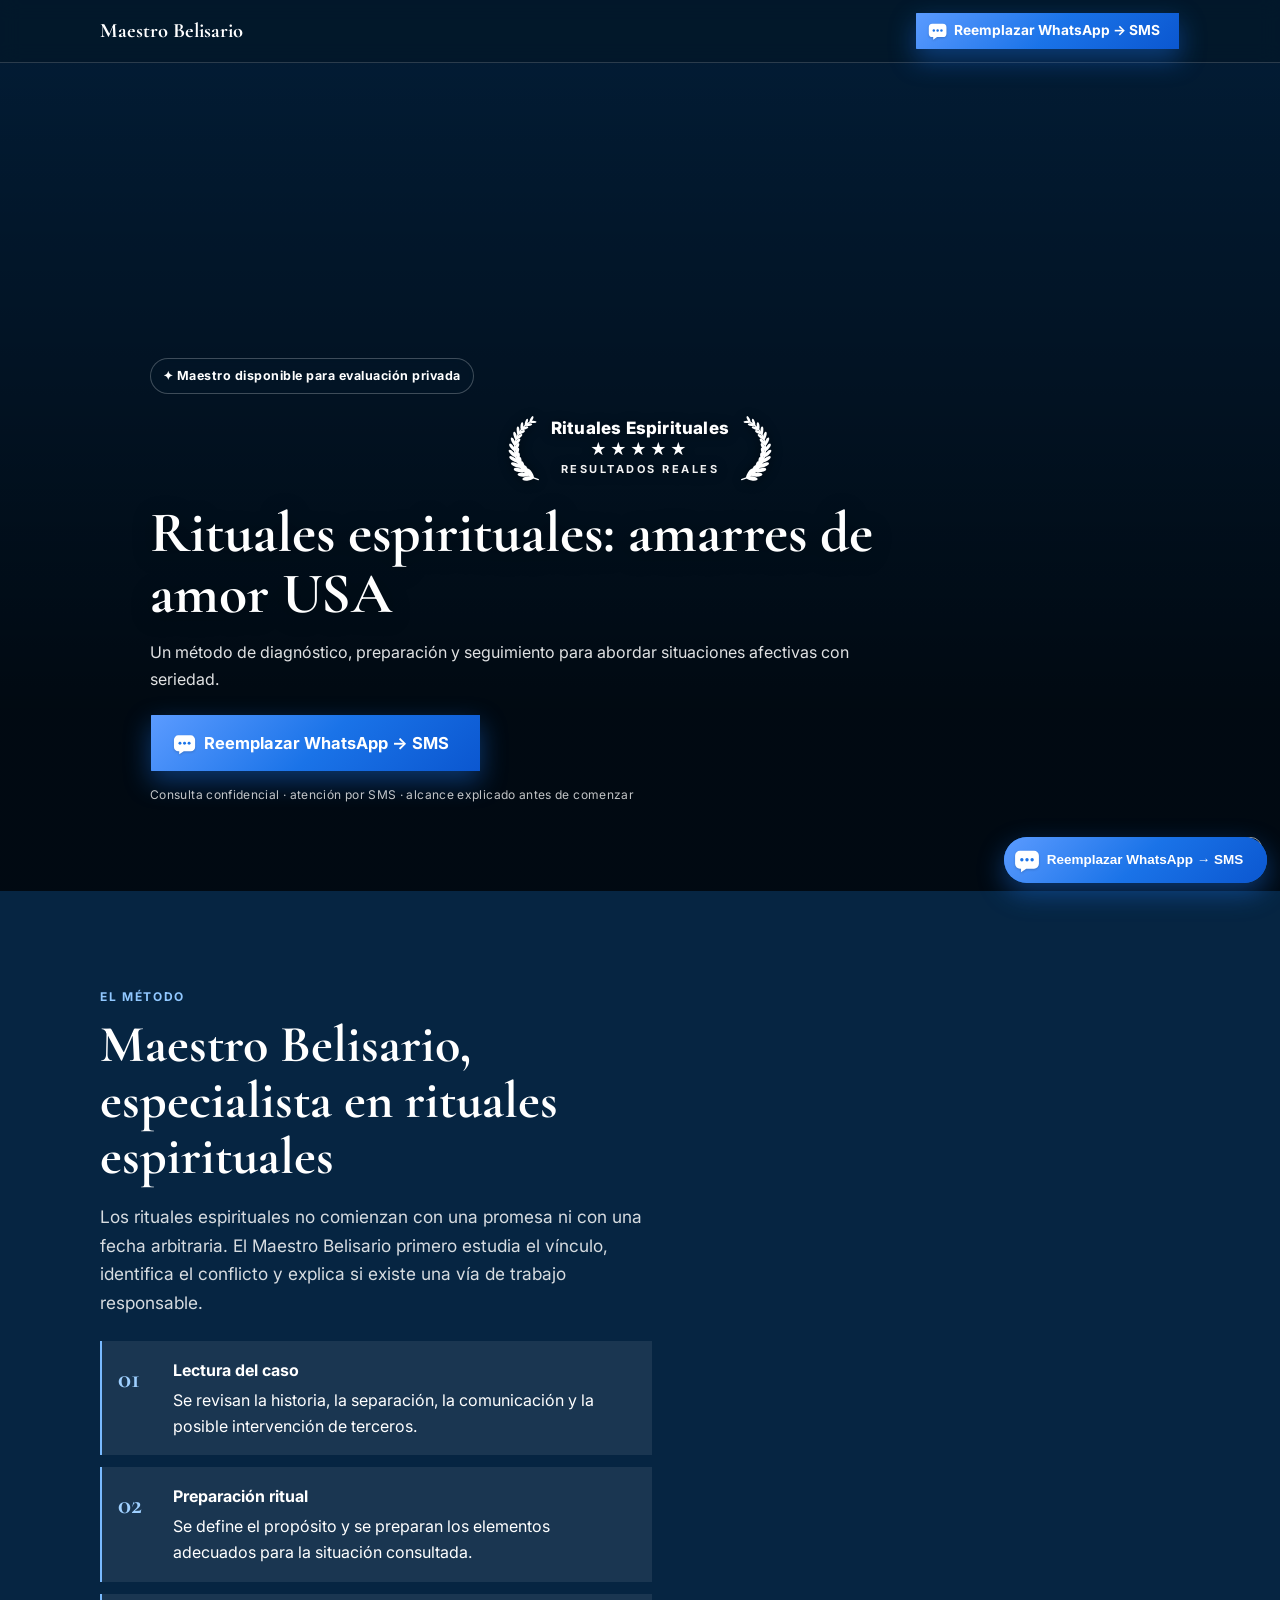
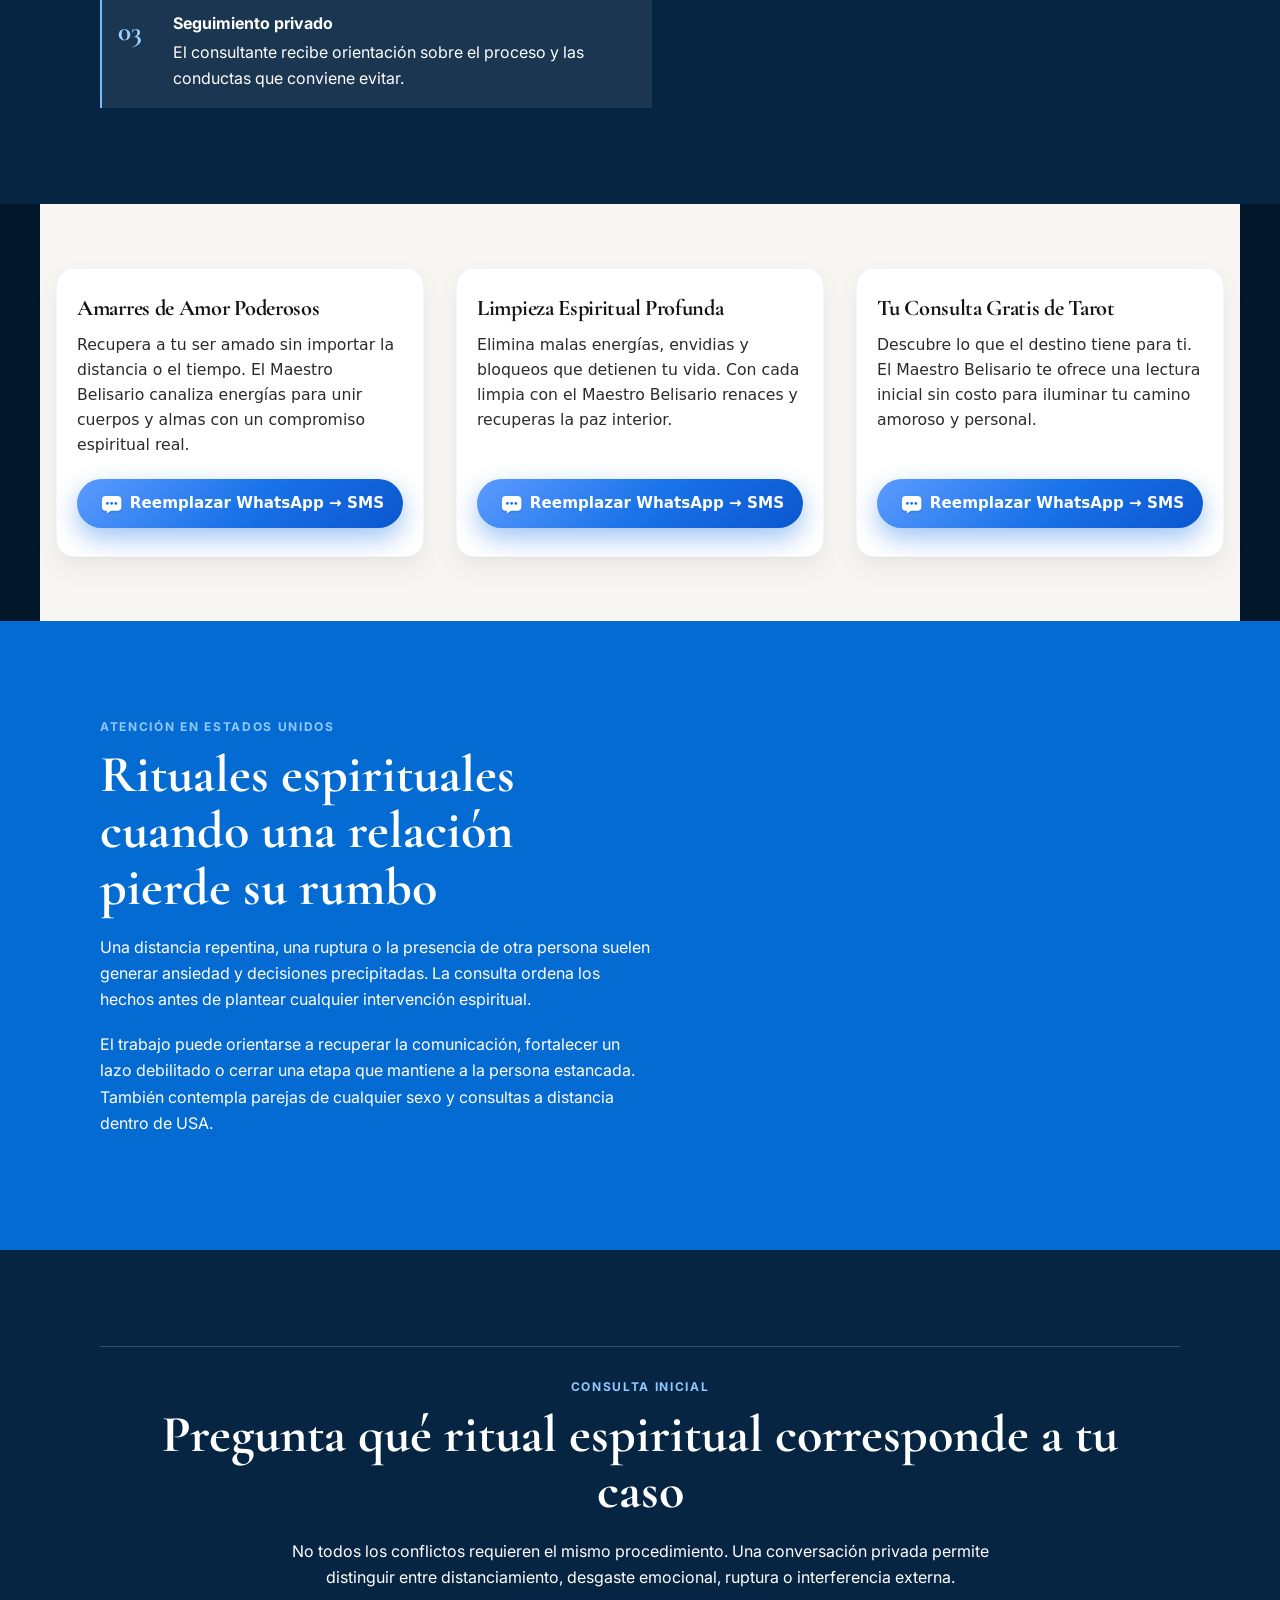
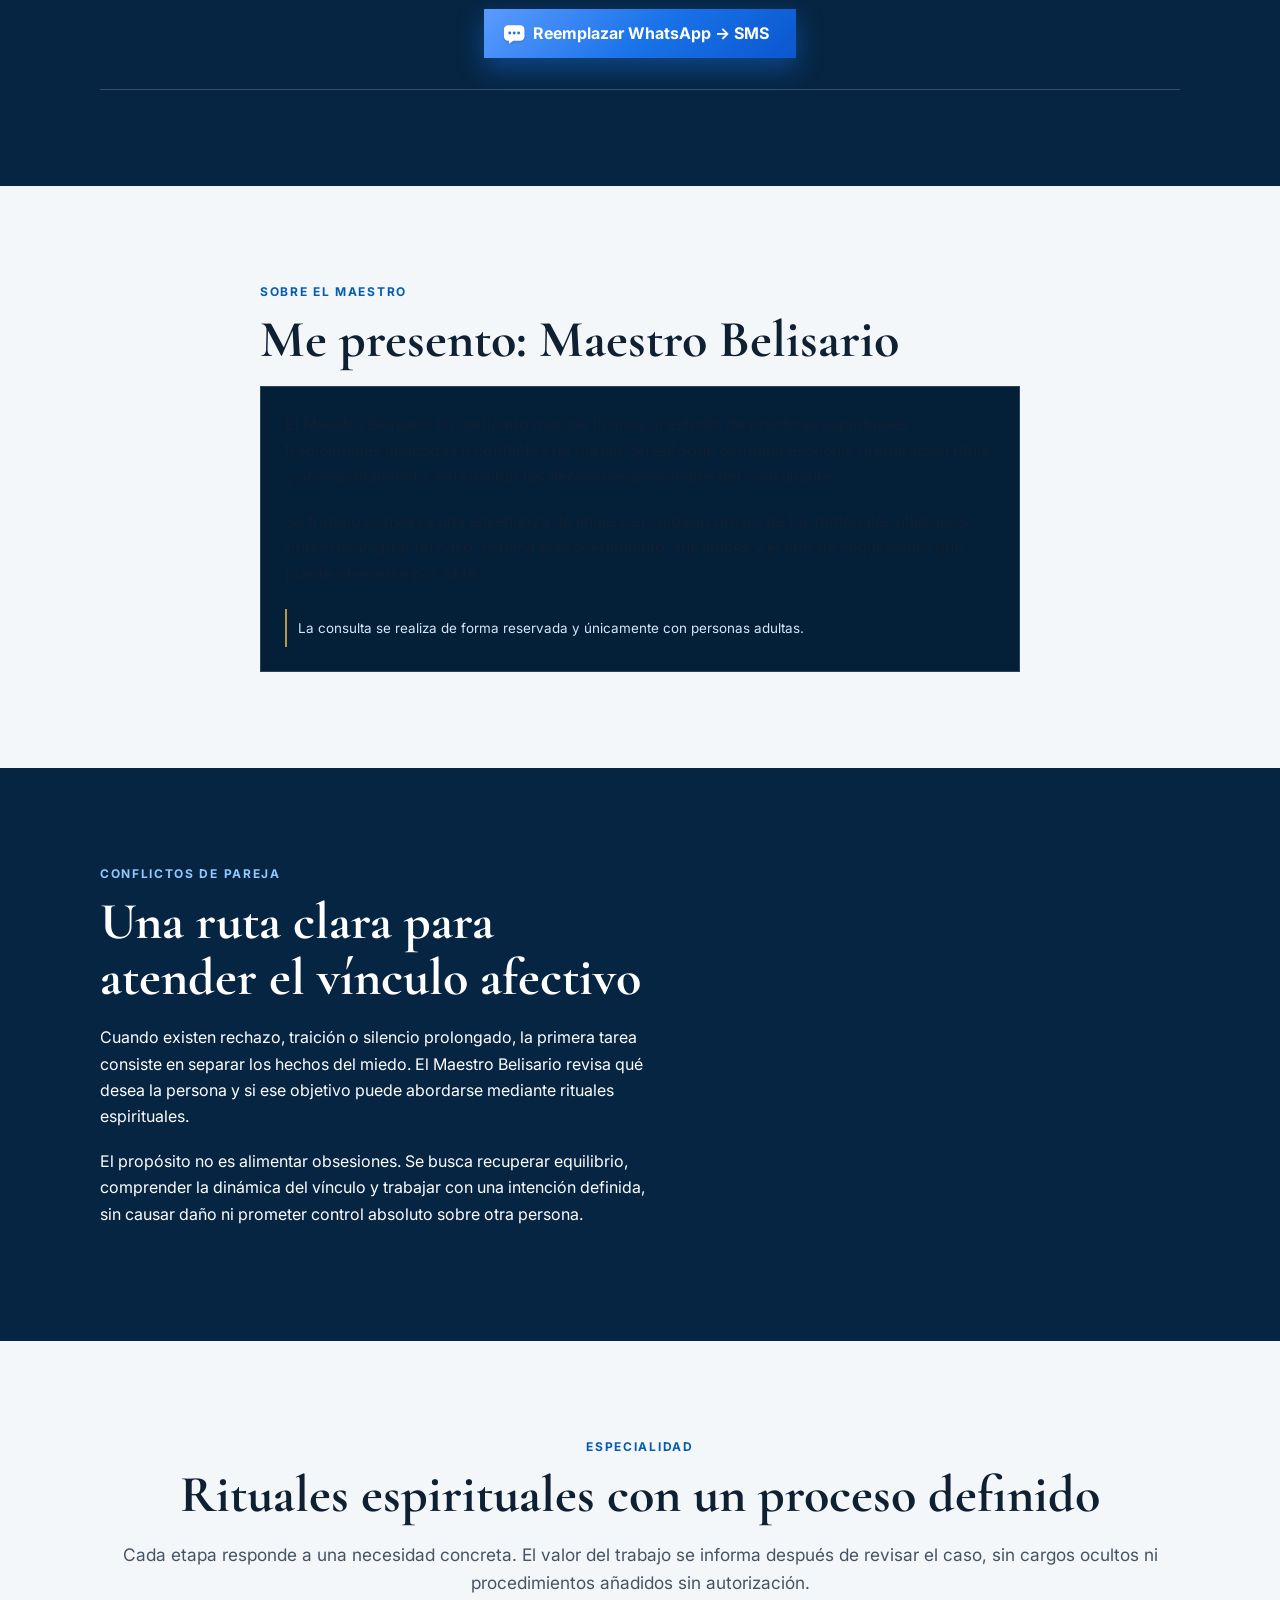
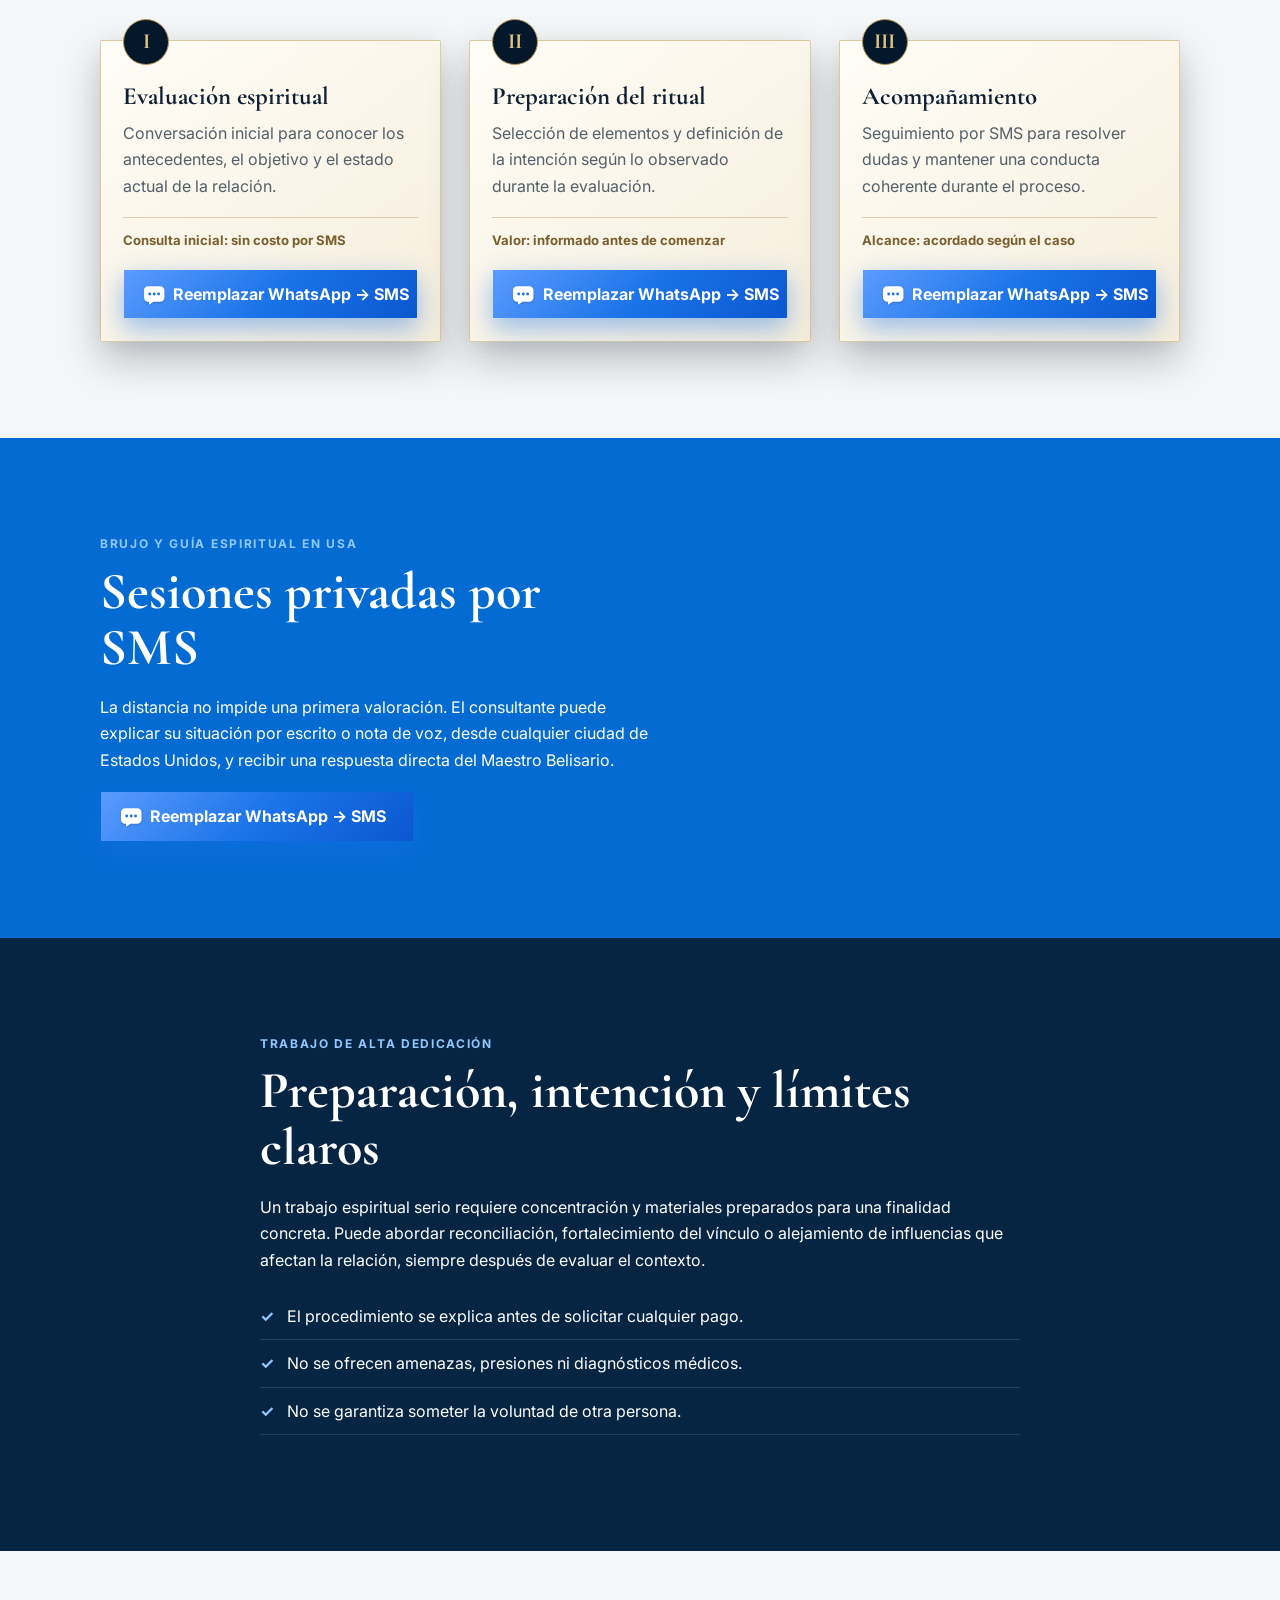
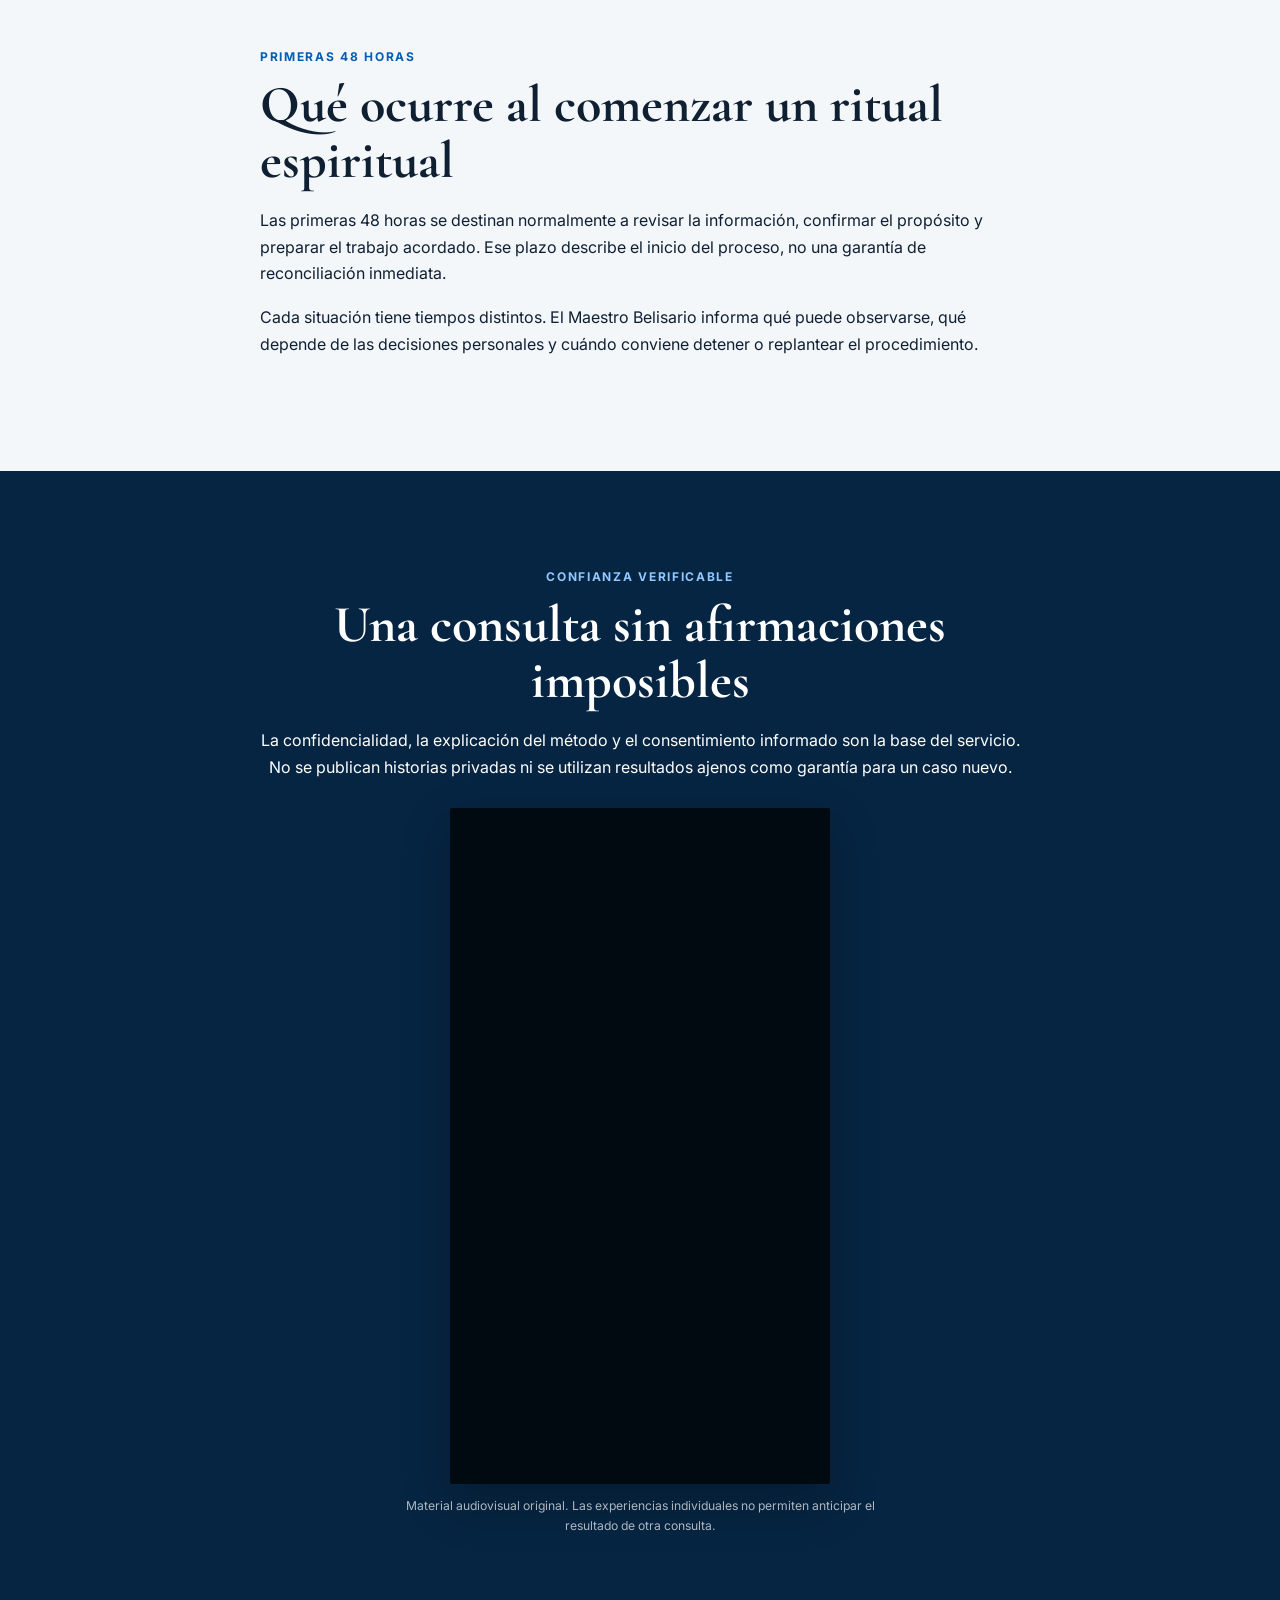
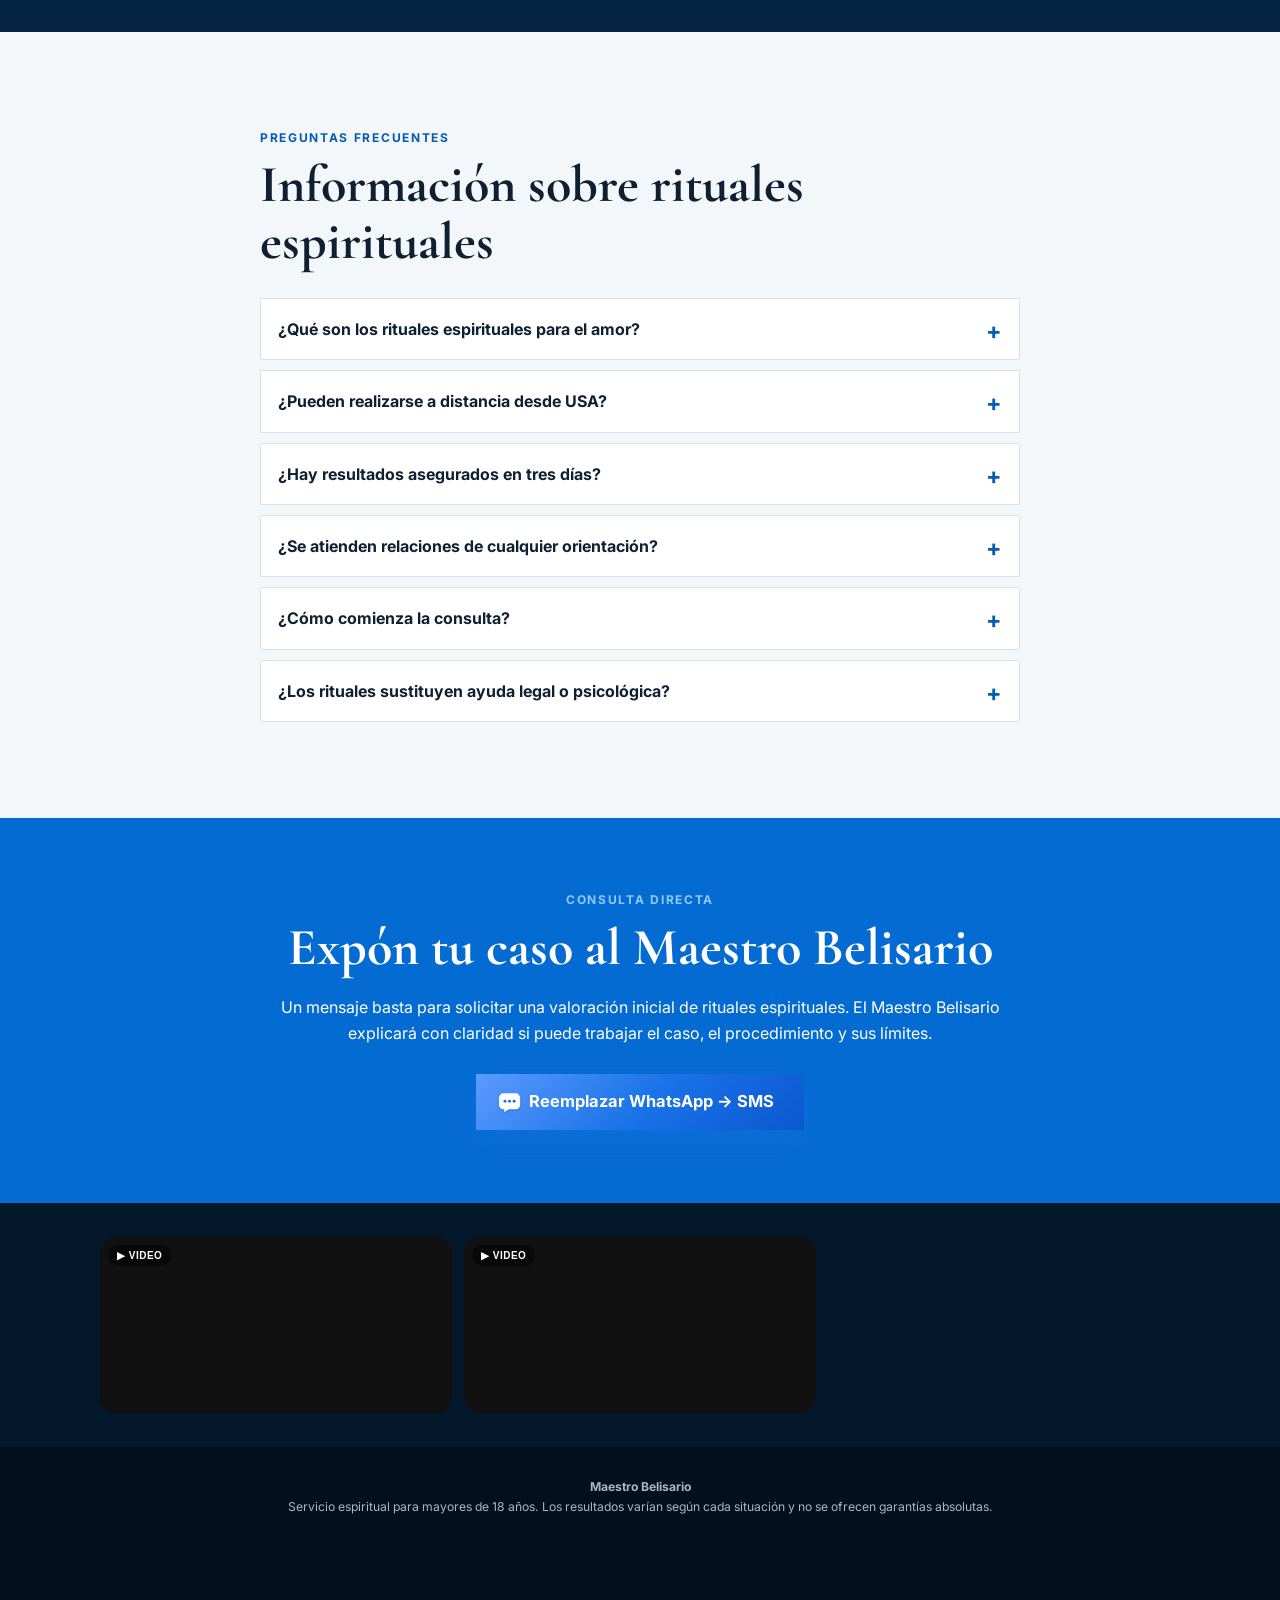
==== commit 743d7593: "WhatsApp → SMS (+14802439808) en 1 página(s)" ====
--- a/optimizado/ag-171179445063/kw-300844871698/index.html
+++ b/optimizado/ag-171179445063/kw-300844871698/index.html
@@ -121,30 +121,77 @@
 <style id="maq-laurel-css">.maq-laurel{display:flex;align-items:center;justify-content:center;gap:8px;color:#fff;margin:0 auto 18px;max-width:440px;filter:drop-shadow(0 1px 6px rgba(0,0,0,.45))}.maq-laurel .ml-mid{display:flex;flex-direction:column;align-items:center;gap:3px}.maq-laurel .ml-title{font-weight:800;font-size:17px;line-height:1.2;letter-spacing:.2px;text-align:center}.maq-laurel .ml-stars{font-size:16px;letter-spacing:3px;line-height:1}.maq-laurel .ml-since{font-weight:700;font-size:11px;letter-spacing:2.5px;text-transform:uppercase;opacity:.95}</style>
 <style id="maq-gallery-css">.maq-gallery{padding:34px 14px}.maq-gallery .mgi{max-width:1080px;margin:0 auto;columns:2;column-gap:10px}@media(min-width:760px){.maq-gallery .mgi{columns:3;column-gap:12px}}.maq-gallery figure{break-inside:avoid;margin:0 0 10px;position:relative;border-radius:16px;overflow:hidden;background:#111;transform:translateZ(0)}.maq-gallery img,.maq-gallery video{width:100%;height:auto;display:block;border-radius:16px;transition:transform .45s ease}.maq-gallery figure:hover img,.maq-gallery figure:hover video{transform:scale(1.04)}.maq-gallery .mgb{position:absolute;top:8px;left:8px;margin:0;padding:3px 9px;border-radius:999px;font:700 10px/1.5 -apple-system,BlinkMacSystemFont,sans-serif;letter-spacing:.5px;color:#fff;background:rgba(0,0,0,.45);backdrop-filter:blur(6px);-webkit-backdrop-filter:blur(6px)}</style>
 <style id="maq-blk-guard">[data-blk]{overflow-x:clip;max-width:100%}[data-blk] *{max-width:100%;box-sizing:border-box;min-width:0}[data-blk] img,[data-blk] video{height:auto}[data-blk] table{display:block;width:100%;overflow-x:auto}</style>
-<!--SMS-KIT:head--><style id="mk-sms-css">.mk-sms,.mk-sms-fab{--mk-sms-g:linear-gradient(135deg,#5b9bff 0%,#1a73e8 52%,#0b57d0 100%);--mk-sms-bg:#1a73e8;--mk-sms-sh:rgba(26,115,232,.42);--mk-sms-dot:#1a73e8;--mk-sms-ring:rgba(26,115,232,.55)}
-[data-mk-sms-os="ios"] .mk-sms,[data-mk-sms-os="ios"] .mk-sms-fab,[data-mk-sms-os="ios"].mk-sms-fab{--mk-sms-g:linear-gradient(160deg,#7fe98a 0%,#34c759 52%,#1f9f45 100%);--mk-sms-bg:#34c759;--mk-sms-sh:rgba(52,199,89,.42);--mk-sms-dot:#8e8e93;--mk-sms-ring:rgba(52,199,89,.55)}
-.mk-sms{background-image:var(--mk-sms-g,linear-gradient(135deg,#5b9bff 0%,#1a73e8 52%,#0b57d0 100%))!important;background-color:var(--mk-sms-bg,#1a73e8)!important;background-size:100% 100%!important;background-position:0 0!important;background-repeat:no-repeat!important;background-attachment:scroll!important;background-clip:padding-box!important;-webkit-background-clip:padding-box!important;color:#fff!important;-webkit-text-fill-color:#fff!important;border-color:transparent!important;outline:0!important;text-decoration:none!important;text-shadow:none!important;box-shadow:0 10px 26px var(--mk-sms-sh,rgba(26,115,232,.42))!important;mix-blend-mode:normal!important;-webkit-tap-highlight-color:transparent;transition:filter .2s ease}
-html .mk-sms:is(#mk-sms-f1,.mk-sms):is(#mk-sms-f2,.mk-sms):is(#mk-sms-f3,.mk-sms){background-image:var(--mk-sms-g,linear-gradient(135deg,#5b9bff 0%,#1a73e8 52%,#0b57d0 100%))!important;background-color:var(--mk-sms-bg,#1a73e8)!important;background-size:100% 100%!important;background-position:0 0!important;background-repeat:no-repeat!important;background-attachment:scroll!important;background-clip:padding-box!important;-webkit-background-clip:padding-box!important;color:#fff!important;-webkit-text-fill-color:#fff!important;border-color:transparent!important;outline:0!important;text-decoration:none!important;text-shadow:none!important;box-shadow:0 10px 26px var(--mk-sms-sh,rgba(26,115,232,.42))!important;mix-blend-mode:normal!important;-webkit-tap-highlight-color:transparent;transition:filter .2s ease}
+<!--SMS-KIT:head--><style id="mk-sms-css">.mk-sms,.mk-sms-fab{--mk-sms-c:#1a73e8;--mk-sms-g:linear-gradient(135deg,#5b9bff 0%,#1a73e8 52%,#0b57d0 100%);--mk-sms-bg:#1a73e8;--mk-sms-sh:rgba(26,115,232,.42);--mk-sms-dot:#1a73e8;--mk-sms-ring:rgba(26,115,232,.55);--mk-sms-g-dark:linear-gradient(135deg,#1e63d6 0%,#0b3b8f 50%,#061f52 100%);--mk-sms-g-pale:linear-gradient(180deg,#f3f8ff 0%,#dce9ff 100%);--mk-sms-pale:#e6f0ff;--mk-sms-dark:#0b3d91}
+[data-mk-sms-os="ios"] .mk-sms,[data-mk-sms-os="ios"] .mk-sms-fab,[data-mk-sms-os="ios"].mk-sms-fab{--mk-sms-c:#34c759;--mk-sms-g:linear-gradient(160deg,#7fe98a 0%,#34c759 52%,#1f9f45 100%);--mk-sms-bg:#34c759;--mk-sms-sh:rgba(52,199,89,.42);--mk-sms-dot:#8e8e93;--mk-sms-ring:rgba(52,199,89,.55);--mk-sms-g-dark:linear-gradient(135deg,#2f8f4a 0%,#145c2a 50%,#0a3317 100%);--mk-sms-g-pale:linear-gradient(180deg,#f2fcf4 0%,#d9f4e0 100%);--mk-sms-pale:#e4f7e8;--mk-sms-dark:#0f5c2a}
+[data-mk-sms-v="cinta"] .mk-sms{--mk-sms-sp:block;--mk-sms-t2:block;--mk-sms-t2-txt:'\2014  SMS por favor \2014 ';--mk-sms-corner:block;--mk-sms-corner-bg:linear-gradient(135deg,#ffd957 0%,#f6ad0a 100%);--mk-sms-corner-fg:#5a3b00;--mk-sms-corner-rot:12deg;--mk-sms-corner-r:5px;--mk-sms-corner-sh:0 4px 10px rgba(0,0,0,.28)}
+[data-mk-sms-v="anillo"] .mk-sms{--mk-sms-sh2:0 0 0 3px #fff,0 0 0 6px var(--mk-sms-ring),0 10px 26px var(--mk-sms-sh);--mk-sms-ico-bg:rgba(255,255,255,.22);--mk-sms-ico-pad:.38em;--mk-sms-ico-bd:inset 0 0 0 2px rgba(255,255,255,.5);--mk-sms-t2:block;--mk-sms-t2-txt:'\2014  SMS por favor \2014 ';--mk-sms-div:block;--mk-sms-chev:inline-flex;--mk-sms-corner:block;--mk-sms-corner-bg:var(--mk-sms-c);--mk-sms-corner-fg:#fff;--mk-sms-corner-bd:#fff}
+[data-mk-sms-v="etiqueta"] .mk-sms{--mk-sms-sp:block;--mk-sms-tag:inline-flex;--mk-sms-div:block;--mk-sms-chev:inline-flex}
+[data-mk-sms-v="etiqueta-oscura"] .mk-sms{--mk-sms-sp:block;--mk-sms-tag:inline-flex;--mk-sms-tag-bg:rgba(0,0,0,.3);--mk-sms-tag-fg:#fff}
+[data-mk-sms-v="flecha"] .mk-sms{--mk-sms-sh2:0 0 0 2px #fff,0 0 0 4px var(--mk-sms-ring),0 10px 26px var(--mk-sms-sh);--mk-sms-t2:block;--mk-sms-t2-txt:'\2014  por SMS \2014 ';--mk-sms-chev:inline-flex;--mk-sms-chev-bg:#fff;--mk-sms-chev-fg:var(--mk-sms-c);--mk-sms-pc:none;--mk-sms-pa:block}
+[data-mk-sms-v="aviso"] .mk-sms{--mk-sms-sp:block;--mk-sms-t2:block;--mk-sms-t2-txt:'v\ed a SMS';--mk-sms-corner:block;--mk-sms-corner-bg:#ff3b30;--mk-sms-corner-fg:#fff;--mk-sms-corner-sh:0 4px 12px rgba(255,59,48,.45)}
+[data-mk-sms-v="insignia"] .mk-sms{--mk-sms-sp:block;--mk-sms-corner:block}
+[data-mk-sms-v="invertido"] .mk-sms{--mk-sms-g:linear-gradient(180deg,#fff 0%,#f4f7fb 100%);--mk-sms-bg:#fff;--mk-sms-fg:var(--mk-sms-c);--mk-sms-sp:block;--mk-sms-sp-c:var(--mk-sms-c);--mk-sms-ico-bg:var(--mk-sms-c);--mk-sms-ico-pad:.38em;--mk-sms-sh2:0 0 0 2.5px var(--mk-sms-c),0 10px 26px var(--mk-sms-sh);--mk-sms-div:block;--mk-sms-tag:inline-flex;--mk-sms-tag-bg:transparent;--mk-sms-tag-fg:var(--mk-sms-c)}
+[data-mk-sms-v="flecha-oscura"] .mk-sms{--mk-sms-sp:block;--mk-sms-t2:block;--mk-sms-t2-txt:'\2014  env\ed a un SMS \2014 ';--mk-sms-chev:inline-flex;--mk-sms-chev-bg:rgba(0,0,0,.32);--mk-sms-chev-fg:#fff;--mk-sms-pc:none;--mk-sms-pa:block;--mk-sms-corner:block}
+[data-mk-sms-v="favor"] .mk-sms{--mk-sms-t1-txt:'SMS por favor';--mk-sms-t1a:none;--mk-sms-t2:block;--mk-sms-t2-txt:attr(data-t);--mk-sms-div:block;--mk-sms-chev:inline-flex;--mk-sms-chev-bg:rgba(0,0,0,.22)}
+[data-mk-sms-v="escribenos"] .mk-sms{--mk-sms-g:linear-gradient(180deg,#fff 0%,#f6f9ff 100%);--mk-sms-bg:#fff;--mk-sms-fg:var(--mk-sms-dark);--mk-sms-sh2:0 0 0 2px var(--mk-sms-c),0 10px 26px var(--mk-sms-sh);--mk-sms-bub:var(--mk-sms-c);--mk-sms-dot:#fff;--mk-sms-ico-bg:var(--mk-sms-pale);--mk-sms-ico-pad:.34em;--mk-sms-t0:block;--mk-sms-t0-txt:attr(data-t);--mk-sms-t1-txt:'Escr\ed benos por SMS';--mk-sms-t1a:none;--mk-sms-t2:block;--mk-sms-t2-txt:'Atenci\f3 n inmediata';--mk-sms-chev:inline-flex;--mk-sms-chev-bg:var(--mk-sms-c);--mk-sms-chev-fg:#fff}
+[data-mk-sms-v="oscuro"] .mk-sms{--mk-sms-g:var(--mk-sms-g-dark);--mk-sms-bg:var(--mk-sms-dark);--mk-sms-badge:flex;--mk-sms-t1-txt:'SMS por favor';--mk-sms-t1a:none;--mk-sms-t2:block;--mk-sms-t2-txt:attr(data-t);--mk-sms-chev:inline-flex;--mk-sms-pc:none;--mk-sms-pa:block}
+[data-mk-sms-v="pincel"] .mk-sms{--mk-sms-g:none;--mk-sms-bg:transparent;--mk-sms-sh2:none;--mk-sms-paint:block;--mk-sms-sp:block;--mk-sms-t0:block;--mk-sms-t0-txt:'Escr\ed benos por';--mk-sms-t0-tt:none;--mk-sms-t0-fs:.62em;--mk-sms-t0-ls:.02em;--mk-sms-t1-txt:'SMS';--mk-sms-t1a:none;--mk-sms-t1-fs:1.75em;--mk-sms-t1-it:italic;--mk-sms-t1-ls:.04em;--mk-sms-t1-lh:.95;--mk-sms-chev:inline-flex;--mk-sms-chev-bg:#fff;--mk-sms-chev-fg:var(--mk-sms-c)}
+[data-mk-sms-v="cristal"] .mk-sms{--mk-sms-g:var(--mk-sms-g-pale);--mk-sms-bg:var(--mk-sms-pale);--mk-sms-fg:var(--mk-sms-dark);--mk-sms-sh2:0 0 0 1.5px var(--mk-sms-ring),0 10px 26px var(--mk-sms-sh);--mk-sms-bub:var(--mk-sms-c);--mk-sms-dot:#fff;--mk-sms-ico-bg:rgba(255,255,255,.75);--mk-sms-ico-pad:.36em;--mk-sms-ico-bd:0 0 0 2px rgba(255,255,255,.95),inset 0 0 0 1px var(--mk-sms-ring);--mk-sms-t0:block;--mk-sms-t0-txt:attr(data-t);--mk-sms-t1-txt:'SMS por favor';--mk-sms-t1a:none;--mk-sms-div:block;--mk-sms-chev:inline-flex;--mk-sms-chev-fg:var(--mk-sms-dark)}
+[data-mk-sms-v="telefono"] .mk-sms{--mk-sms-ico-bg:#15171c;--mk-sms-ico-r:.5em;--mk-sms-ico-pad:.62em .34em .4em;--mk-sms-ico-bd:inset 0 0 0 2px #3a3d45,0 3px 8px rgba(0,0,0,.35);--mk-sms-notch:block;--mk-sms-sp:block;--mk-sms-t1-txt:'Hablemos por SMS';--mk-sms-t1a:none;--mk-sms-t2:block;--mk-sms-t2-txt:'Respuesta r\e1 pida';--mk-sms-chev:inline-flex;--mk-sms-chev-bg:#fff;--mk-sms-chev-fg:var(--mk-sms-c)}
+.mk-sms{background-image:var(--mk-sms-g,linear-gradient(135deg,#5b9bff 0%,#1a73e8 52%,#0b57d0 100%))!important;background-color:var(--mk-sms-bg,#1a73e8)!important;background-size:100% 100%!important;background-position:0 0!important;background-repeat:no-repeat!important;background-attachment:scroll!important;background-clip:padding-box!important;-webkit-background-clip:padding-box!important;color:var(--mk-sms-fg,#fff)!important;-webkit-text-fill-color:var(--mk-sms-fg,#fff)!important;border-color:transparent!important;outline:0!important;text-decoration:none!important;text-shadow:none!important;text-indent:0!important;box-shadow:var(--mk-sms-sh2,0 10px 26px var(--mk-sms-sh,rgba(26,115,232,.42)))!important;mix-blend-mode:normal!important;-webkit-tap-highlight-color:transparent;transition:filter .2s ease}
+html .mk-sms:is(#mk-sms-f1,.mk-sms):is(#mk-sms-f2,.mk-sms):is(#mk-sms-f3,.mk-sms){background-image:var(--mk-sms-g,linear-gradient(135deg,#5b9bff 0%,#1a73e8 52%,#0b57d0 100%))!important;background-color:var(--mk-sms-bg,#1a73e8)!important;background-size:100% 100%!important;background-position:0 0!important;background-repeat:no-repeat!important;background-attachment:scroll!important;background-clip:padding-box!important;-webkit-background-clip:padding-box!important;color:var(--mk-sms-fg,#fff)!important;-webkit-text-fill-color:var(--mk-sms-fg,#fff)!important;border-color:transparent!important;outline:0!important;text-decoration:none!important;text-shadow:none!important;text-indent:0!important;box-shadow:var(--mk-sms-sh2,0 10px 26px var(--mk-sms-sh,rgba(26,115,232,.42)))!important;mix-blend-mode:normal!important;-webkit-tap-highlight-color:transparent;transition:filter .2s ease}
 html .mk-sms:is(#mk-sms-f1,.mk-sms):is(#mk-sms-f2,.mk-sms):is(#mk-sms-f3,.mk-sms):hover{filter:brightness(1.06)}.mk-sms:active .mk-sms-face{transform:scale(.97)}
 .mk-sms::before,.mk-sms::after{content:none!important;display:none!important}
 html .mk-sms:is(#mk-sms-f1,.mk-sms):is(#mk-sms-f2,.mk-sms):is(#mk-sms-f3,.mk-sms)::before,html .mk-sms:is(#mk-sms-f1,.mk-sms):is(#mk-sms-f2,.mk-sms):is(#mk-sms-f3,.mk-sms)::after{content:none!important;display:none!important}
-html .mk-sms:is(#mk-sms-f1,.mk-sms):is(#mk-sms-f2,.mk-sms):is(#mk-sms-f3,.mk-sms) .mk-sms-face{background:none!important;color:#fff!important;-webkit-text-fill-color:#fff!important}
-html .mk-sms:is(#mk-sms-f1,.mk-sms):is(#mk-sms-f2,.mk-sms):is(#mk-sms-f3,.mk-sms) .mk-sms-txt{color:#fff!important;-webkit-text-fill-color:#fff!important;background:none!important;text-shadow:none!important}
-html .mk-sms:is(#mk-sms-f1,.mk-sms):is(#mk-sms-f2,.mk-sms):is(#mk-sms-f3,.mk-sms) .mk-sms-svg{display:block!important;fill:none!important;stroke:none!important;opacity:1!important}
-html .mk-sms:is(#mk-sms-f1,.mk-sms):is(#mk-sms-f2,.mk-sms):is(#mk-sms-f3,.mk-sms) .mk-sms-ba,html .mk-sms:is(#mk-sms-f1,.mk-sms):is(#mk-sms-f2,.mk-sms):is(#mk-sms-f3,.mk-sms) .mk-sms-bi{fill:#fff!important;stroke:none!important}
+html .mk-sms:is(#mk-sms-f1,.mk-sms):is(#mk-sms-f2,.mk-sms):is(#mk-sms-f3,.mk-sms) .mk-sms-face{display:inline-flex!important;align-items:center!important;justify-content:center!important;gap:.5em!important;position:relative!important;isolation:isolate!important;width:auto!important;height:auto!important;min-width:0!important;min-height:0!important;max-height:none!important;margin:0!important;padding:0!important;clip:auto!important;clip-path:none!important;opacity:1!important;visibility:visible!important;text-indent:0!important;letter-spacing:normal!important;font-size:max(12px,1em)!important;line-height:1.15!important;left:auto!important;top:auto!important;right:auto!important;bottom:auto!important;overflow:visible!important;background:none!important;color:var(--mk-sms-fg,#fff)!important;-webkit-text-fill-color:var(--mk-sms-fg,#fff)!important;text-shadow:none!important}
+html .mk-sms:is(#mk-sms-f1,.mk-sms):is(#mk-sms-f2,.mk-sms):is(#mk-sms-f3,.mk-sms) .mk-sms-paint{display:var(--mk-sms-paint,none)!important;position:absolute!important;left:-3%!important;right:-3%!important;top:-9%!important;bottom:-9%!important;width:auto!important;height:auto!important;margin:0!important;padding:0!important;z-index:-1!important;border-radius:55% 45% 50% 50% / 45% 60% 40% 55%!important;transform:rotate(-2deg)!important;background:var(--mk-sms-paint-bg,var(--mk-sms-g-dark))!important;box-shadow:0 10px 24px var(--mk-sms-sh)!important;pointer-events:none!important;opacity:1!important;visibility:visible!important;clip:auto!important;clip-path:none!important}
+html .mk-sms:is(#mk-sms-f1,.mk-sms):is(#mk-sms-f2,.mk-sms):is(#mk-sms-f3,.mk-sms) .mk-sms-paint::before{content:''!important;display:block!important;position:absolute!important;left:3%!important;right:2%!important;top:5%!important;bottom:4%!important;border-radius:40% 60% 45% 55% / 60% 40% 55% 45%!important;background:var(--mk-sms-paint-bg2,linear-gradient(135deg,rgba(255,255,255,.22) 0%,rgba(255,255,255,.04) 60%,rgba(255,255,255,.18) 100%))!important;transform:rotate(1.5deg)!important}
+html .mk-sms:is(#mk-sms-f1,.mk-sms):is(#mk-sms-f2,.mk-sms):is(#mk-sms-f3,.mk-sms) .mk-sms-shine{display:block!important;position:absolute!important;left:0!important;top:0!important;right:0!important;bottom:0!important;width:auto!important;height:auto!important;min-width:0!important;min-height:0!important;max-height:none!important;margin:0!important;padding:0!important;overflow:hidden!important;border-radius:inherit!important;pointer-events:none!important;background:none!important;opacity:1!important;visibility:visible!important}
+html .mk-sms:is(#mk-sms-f1,.mk-sms):is(#mk-sms-f2,.mk-sms):is(#mk-sms-f3,.mk-sms) .mk-sms-ico{display:inline-flex!important;position:relative!important;width:auto!important;height:auto!important;min-width:0!important;min-height:0!important;max-height:none!important;margin:0!important;max-width:none!important;padding:var(--mk-sms-ico-pad,0)!important;clip:auto!important;clip-path:none!important;opacity:1!important;visibility:visible!important;text-indent:0!important;letter-spacing:normal!important;overflow:visible!important;transform:none!important;font-size:inherit!important;line-height:0!important;background:var(--mk-sms-ico-bg,transparent)!important;border-radius:var(--mk-sms-ico-r,50%)!important;box-shadow:var(--mk-sms-ico-bd,none)!important;color:inherit!important;left:auto!important;top:auto!important}
+html .mk-sms:is(#mk-sms-f1,.mk-sms):is(#mk-sms-f2,.mk-sms):is(#mk-sms-f3,.mk-sms) .mk-sms-ico::after{content:'1'!important;display:var(--mk-sms-badge,none)!important;position:absolute!important;top:-.3em!important;right:-.3em!important;left:auto!important;bottom:auto!important;min-width:1.15em!important;height:1.15em!important;width:auto!important;padding:0 .2em!important;margin:0!important;box-sizing:border-box!important;border-radius:999px!important;background:#ff3b30!important;color:#fff!important;-webkit-text-fill-color:#fff!important;font-size:.5em!important;font-weight:800!important;font-style:normal!important;line-height:1.15em!important;text-align:center!important;align-items:center!important;justify-content:center!important;box-shadow:0 0 0 2px #fff!important;z-index:3!important;opacity:1!important;visibility:visible!important;transform:none!important}
+html .mk-sms:is(#mk-sms-f1,.mk-sms):is(#mk-sms-f2,.mk-sms):is(#mk-sms-f3,.mk-sms) .mk-sms-ico::before{content:''!important;display:var(--mk-sms-notch,none)!important;position:absolute!important;top:.2em!important;left:50%!important;width:1em!important;height:.2em!important;margin:0 0 0 -.5em!important;padding:0!important;border-radius:999px!important;background:#000!important;opacity:.9!important;z-index:3!important;transform:none!important}
+html .mk-sms:is(#mk-sms-f1,.mk-sms):is(#mk-sms-f2,.mk-sms):is(#mk-sms-f3,.mk-sms) .mk-sms-txt{display:var(--mk-sms-txt-d,inline-flex)!important;flex-direction:column!important;align-items:var(--mk-sms-txt-al,flex-start)!important;position:static!important;width:auto!important;height:auto!important;min-width:0!important;min-height:0!important;max-height:none!important;margin:0!important;max-width:none!important;padding:0!important;clip:auto!important;clip-path:none!important;opacity:1!important;visibility:visible!important;text-indent:0!important;letter-spacing:normal!important;overflow:visible!important;transform:none!important;font-size:inherit!important;color:inherit!important;-webkit-text-fill-color:inherit!important;background:none!important;text-shadow:none!important;white-space:normal!important}
+html .mk-sms:is(#mk-sms-f1,.mk-sms):is(#mk-sms-f2,.mk-sms):is(#mk-sms-f3,.mk-sms) .mk-sms-t0{display:var(--mk-sms-t0,none)!important;position:static!important;width:auto!important;height:auto!important;min-width:0!important;min-height:0!important;max-height:none!important;margin:0!important;padding:0!important;clip:auto!important;clip-path:none!important;opacity:1!important;visibility:visible!important;text-indent:0!important;letter-spacing:normal!important;margin-bottom:.22em!important;font-size:var(--mk-sms-t0-fs,.5em)!important;font-weight:600!important;letter-spacing:var(--mk-sms-t0-ls,.14em)!important;text-transform:var(--mk-sms-t0-tt,uppercase)!important;opacity:.9!important;white-space:nowrap!important;line-height:1.1!important;color:inherit!important;-webkit-text-fill-color:inherit!important;background:none!important;transform:none!important}
+html .mk-sms:is(#mk-sms-f1,.mk-sms):is(#mk-sms-f2,.mk-sms):is(#mk-sms-f3,.mk-sms) .mk-sms-t0::before{content:var(--mk-sms-t0-txt,'')!important;display:inline!important}
+html .mk-sms:is(#mk-sms-f1,.mk-sms):is(#mk-sms-f2,.mk-sms):is(#mk-sms-f3,.mk-sms) .mk-sms-t1{display:block!important;position:static!important;width:auto!important;height:auto!important;min-width:0!important;min-height:0!important;max-height:none!important;margin:0!important;padding:0!important;clip:auto!important;clip-path:none!important;opacity:1!important;visibility:visible!important;text-indent:0!important;letter-spacing:normal!important;white-space:var(--mk-sms-t1-ws,nowrap)!important;text-align:var(--mk-sms-t1-ta,left)!important;font-size:var(--mk-sms-t1-fs,1em)!important;line-height:var(--mk-sms-t1-lh,1.15)!important;font-weight:var(--mk-sms-t1-fw,700)!important;font-style:var(--mk-sms-t1-it,normal)!important;letter-spacing:var(--mk-sms-t1-ls,normal)!important;text-transform:var(--mk-sms-t1-tt,none)!important;color:inherit!important;-webkit-text-fill-color:inherit!important;background:none!important;text-shadow:none!important;transform:none!important}
+html .mk-sms:is(#mk-sms-f1,.mk-sms):is(#mk-sms-f2,.mk-sms):is(#mk-sms-f3,.mk-sms) .mk-sms-t1::before{content:var(--mk-sms-t1-txt,none)!important;display:inline!important}
+html .mk-sms:is(#mk-sms-f1,.mk-sms):is(#mk-sms-f2,.mk-sms):is(#mk-sms-f3,.mk-sms) .mk-sms-t1a{display:var(--mk-sms-t1a,inline)!important;position:static!important;clip:auto!important;clip-path:none!important;opacity:1!important;visibility:visible!important;text-indent:0!important;letter-spacing:normal!important;font:inherit!important;color:inherit!important;-webkit-text-fill-color:inherit!important;background:none!important;margin:0!important;padding:0!important}
+html .mk-sms:is(#mk-sms-f1,.mk-sms):is(#mk-sms-f2,.mk-sms):is(#mk-sms-f3,.mk-sms) .mk-sms-t2{display:var(--mk-sms-t2,none)!important;position:static!important;width:auto!important;height:auto!important;min-width:0!important;min-height:0!important;max-height:none!important;margin:0!important;padding:0!important;clip:auto!important;clip-path:none!important;opacity:1!important;visibility:visible!important;text-indent:0!important;letter-spacing:normal!important;margin-top:.3em!important;font-size:.52em!important;font-weight:600!important;letter-spacing:.16em!important;text-transform:uppercase!important;opacity:.92!important;white-space:nowrap!important;line-height:1.1!important;color:inherit!important;-webkit-text-fill-color:inherit!important;background:none!important;transform:none!important}
+html .mk-sms:is(#mk-sms-f1,.mk-sms):is(#mk-sms-f2,.mk-sms):is(#mk-sms-f3,.mk-sms) .mk-sms-t2::before{content:var(--mk-sms-t2-txt,'')!important;display:inline!important}
+html .mk-sms:is(#mk-sms-f1,.mk-sms):is(#mk-sms-f2,.mk-sms):is(#mk-sms-f3,.mk-sms) .mk-sms-end{display:var(--mk-sms-end-d,inline-flex)!important;align-items:center!important;gap:.5em!important;position:static!important;width:auto!important;height:auto!important;min-width:0!important;min-height:0!important;max-height:none!important;margin:0!important;max-width:none!important;padding:0!important;clip:auto!important;clip-path:none!important;opacity:1!important;visibility:visible!important;text-indent:0!important;letter-spacing:normal!important;overflow:visible!important;transform:none!important;font-size:inherit!important;background:none!important;color:inherit!important}
+html .mk-sms:is(#mk-sms-f1,.mk-sms):is(#mk-sms-f2,.mk-sms):is(#mk-sms-f3,.mk-sms) .mk-sms-end::before{content:''!important;display:var(--mk-sms-div,none)!important;width:1px!important;height:1.7em!important;background:currentColor!important;opacity:.45!important;margin:0!important}
+html .mk-sms:is(#mk-sms-f1,.mk-sms):is(#mk-sms-f2,.mk-sms):is(#mk-sms-f3,.mk-sms) .mk-sms-tag{display:var(--mk-sms-tag,none)!important;align-items:center!important;position:static!important;width:auto!important;height:auto!important;min-width:0!important;min-height:0!important;margin:0!important;padding:.22em .6em!important;clip:auto!important;clip-path:none!important;opacity:1!important;visibility:visible!important;text-indent:0!important;letter-spacing:normal!important;letter-spacing:.06em!important;border-radius:999px!important;font-size:.62em!important;font-weight:800!important;line-height:1.2!important;background:var(--mk-sms-tag-bg,#fff)!important;color:var(--mk-sms-tag-fg,var(--mk-sms-c))!important;-webkit-text-fill-color:var(--mk-sms-tag-fg,var(--mk-sms-c))!important;border:1.5px solid var(--mk-sms-tag-bd,transparent)!important;box-shadow:none!important;text-shadow:none!important;transform:none!important;white-space:nowrap!important}
+html .mk-sms:is(#mk-sms-f1,.mk-sms):is(#mk-sms-f2,.mk-sms):is(#mk-sms-f3,.mk-sms) .mk-sms-chev{display:var(--mk-sms-chev,none)!important;align-items:center!important;justify-content:center!important;position:static!important;width:1.9em!important;height:1.9em!important;min-width:0!important;min-height:0!important;margin:0!important;padding:0!important;clip:auto!important;clip-path:none!important;opacity:1!important;visibility:visible!important;text-indent:0!important;letter-spacing:normal!important;border-radius:50%!important;background:var(--mk-sms-chev-bg,transparent)!important;color:var(--mk-sms-chev-fg,#fff)!important;-webkit-text-fill-color:var(--mk-sms-chev-fg,#fff)!important;flex:0 0 auto!important;transform:none!important;box-shadow:none!important}
+html .mk-sms:is(#mk-sms-f1,.mk-sms):is(#mk-sms-f2,.mk-sms):is(#mk-sms-f3,.mk-sms) .mk-sms-csvg{display:block!important;width:1.05em!important;height:1.05em!important;clip:auto!important;clip-path:none!important;opacity:1!important;visibility:visible!important;text-indent:0!important;letter-spacing:normal!important;fill:none!important;overflow:visible!important}
+html .mk-sms:is(#mk-sms-f1,.mk-sms):is(#mk-sms-f2,.mk-sms):is(#mk-sms-f3,.mk-sms) .mk-sms-csvg path{fill:none!important;stroke:currentColor!important;stroke-width:2.6!important;stroke-linecap:round!important;stroke-linejoin:round!important}
+html .mk-sms:is(#mk-sms-f1,.mk-sms):is(#mk-sms-f2,.mk-sms):is(#mk-sms-f3,.mk-sms) .mk-sms-pc{display:var(--mk-sms-pc,block)!important}html .mk-sms:is(#mk-sms-f1,.mk-sms):is(#mk-sms-f2,.mk-sms):is(#mk-sms-f3,.mk-sms) .mk-sms-pa{display:var(--mk-sms-pa,none)!important}
+html .mk-sms:is(#mk-sms-f1,.mk-sms):is(#mk-sms-f2,.mk-sms):is(#mk-sms-f3,.mk-sms) .mk-sms-corner{display:var(--mk-sms-corner,none)!important;position:absolute!important;top:var(--mk-sms-corner-top,-.9em)!important;right:var(--mk-sms-corner-right,-.7em)!important;left:auto!important;bottom:auto!important;width:auto!important;height:auto!important;min-width:0!important;min-height:0!important;margin:0!important;padding:.2em .6em!important;clip:auto!important;clip-path:none!important;opacity:1!important;visibility:visible!important;text-indent:0!important;letter-spacing:normal!important;letter-spacing:.06em!important;border-radius:var(--mk-sms-corner-r,999px)!important;font-size:.6em!important;font-weight:900!important;line-height:1.2!important;background:var(--mk-sms-corner-bg,#fff)!important;color:var(--mk-sms-corner-fg,var(--mk-sms-c))!important;-webkit-text-fill-color:var(--mk-sms-corner-fg,var(--mk-sms-c))!important;border:1.5px solid var(--mk-sms-corner-bd,transparent)!important;box-shadow:var(--mk-sms-corner-sh,0 3px 10px rgba(0,0,0,.25))!important;transform:rotate(var(--mk-sms-corner-rot,0deg))!important;transform-origin:center!important;pointer-events:none!important;z-index:2!important;white-space:nowrap!important;text-shadow:none!important}
+html .mk-sms:is(#mk-sms-f1,.mk-sms):is(#mk-sms-f2,.mk-sms):is(#mk-sms-f3,.mk-sms) .mk-sms-svg{display:block!important;fill:none!important;stroke:none!important;opacity:1!important;visibility:visible!important;position:static!important;clip:auto!important;clip-path:none!important;min-width:18px!important;min-height:18px!important;max-width:none!important;max-height:none!important;margin:0!important;overflow:visible!important}
+html .mk-sms:is(#mk-sms-f1,.mk-sms):is(#mk-sms-f2,.mk-sms):is(#mk-sms-f3,.mk-sms) .mk-sms-ba,html .mk-sms:is(#mk-sms-f1,.mk-sms):is(#mk-sms-f2,.mk-sms):is(#mk-sms-f3,.mk-sms) .mk-sms-bi{fill:var(--mk-sms-bub,#fff)!important;stroke:none!important}
 html .mk-sms:is(#mk-sms-f1,.mk-sms):is(#mk-sms-f2,.mk-sms):is(#mk-sms-f3,.mk-sms) .mk-sms-dt{fill:var(--mk-sms-dot)!important;stroke:none!important}
-.mk-sms-face{position:relative;display:inline-flex;align-items:center;justify-content:center;gap:.45em;max-width:100%;overflow:hidden;border-radius:inherit;vertical-align:middle;line-height:1.15;font-weight:700;color:inherit;transition:transform .15s ease}
+html .mk-sms:is(#mk-sms-f1,.mk-sms):is(#mk-sms-f2,.mk-sms):is(#mk-sms-f3,.mk-sms) .mk-sms-sp{display:var(--mk-sms-sp,none)!important}html .mk-sms:is(#mk-sms-f1,.mk-sms):is(#mk-sms-f2,.mk-sms):is(#mk-sms-f3,.mk-sms) .mk-sms-sp line{stroke:var(--mk-sms-sp-c,#fff)!important;stroke-width:2.6!important;stroke-linecap:round!important;fill:none!important}
+html .mk-sms:is(#mk-sms-f1,.mk-sms):is(#mk-sms-f2,.mk-sms):is(#mk-sms-f3,.mk-sms).mk-sms-solo .mk-sms-svg{min-width:24px!important;min-height:24px!important}
+html .mk-sms:is(#mk-sms-f1,.mk-sms):is(#mk-sms-f2,.mk-sms):is(#mk-sms-f3,.mk-sms).mk-sms-solo .mk-sms-face{max-width:none!important}
+.mk-sms-face{position:relative;display:inline-flex;align-items:center;justify-content:center;gap:.5em;max-width:100%;border-radius:inherit;vertical-align:middle;line-height:1.15;font-weight:700;color:inherit;transition:transform .15s ease}
 .mk-sms-card{text-decoration:none}
-.mk-sms-face::after{content:'';position:absolute;top:-80%;bottom:-80%;left:-45%;width:32%;background:linear-gradient(100deg,rgba(255,255,255,0) 0%,rgba(255,255,255,.42) 50%,rgba(255,255,255,0) 100%);transform:skewX(-18deg) translateX(-140%);animation:mkSmsShine 4.6s ease-in-out infinite;pointer-events:none}
-.mk-sms-ico{display:inline-flex;flex:0 0 auto;line-height:0;filter:drop-shadow(0 1px 1px rgba(0,0,0,.18))}
-.mk-sms-svg{display:block;min-width:18px;min-height:18px}
+.mk-sms-shine{position:absolute;left:0;top:0;right:0;bottom:0;overflow:hidden;border-radius:inherit;pointer-events:none}
+.mk-sms-shine::after{content:'';position:absolute;top:-80%;bottom:-80%;left:-45%;width:32%;background:linear-gradient(100deg,rgba(255,255,255,0) 0%,rgba(255,255,255,.42) 50%,rgba(255,255,255,0) 100%);transform:skewX(-18deg) translateX(-140%);animation:mkSmsShine 4.6s ease-in-out infinite;pointer-events:none}
+.mk-sms-ico{display:inline-flex;flex:0 0 auto;line-height:0;filter:drop-shadow(0 1px 1px rgba(0,0,0,.18));border-radius:50%}
+.mk-sms-svg{display:block;min-width:18px;min-height:18px;overflow:visible}
 .mk-sms-solo .mk-sms-svg{min-width:24px;min-height:24px}
-.mk-sms-txt{white-space:nowrap;color:inherit}
-.mk-sms-ba,.mk-sms-bi{fill:#fff}.mk-sms-bi{display:none}
+.mk-sms-txt{display:inline-flex;flex-direction:column;align-items:flex-start;min-width:0;color:inherit}
+.mk-sms-t1{display:block;white-space:nowrap}
+.mk-sms-t0,.mk-sms-t2,.mk-sms-tag,.mk-sms-chev,.mk-sms-corner,.mk-sms-sp,.mk-sms-paint{display:none}
+.mk-sms-end{display:inline-flex;align-items:center;gap:.5em;flex:0 0 auto}
+.mk-sms-ba,.mk-sms-bi{fill:var(--mk-sms-bub,#fff)}.mk-sms-bi{display:none}
 [data-mk-sms-os="ios"] .mk-sms-ba{display:none}[data-mk-sms-os="ios"] .mk-sms-bi{display:block}
 .mk-sms-dt{fill:var(--mk-sms-dot);transform-box:fill-box;transform-origin:center;animation:mkSmsDot 1.4s ease-in-out infinite}
 .mk-sms-dt:nth-of-type(2){animation-delay:.18s}.mk-sms-dt:nth-of-type(3){animation-delay:.36s}
 [data-mk-sms-os="ios"] .mk-sms-svg{animation:mkSmsBreath 3.4s ease-in-out infinite}
+.mk-sms.mk-sms-solo{--mk-sms-txt-d:none;--mk-sms-end-d:none;--mk-sms-corner-top:-.3em;--mk-sms-corner-right:-.4em}
+.mk-sms.mk-sms-solo .mk-sms-face{flex-direction:column;gap:.35em}
+.mk-sms.mk-sms-solo.mk-sms-grande{--mk-sms-txt-d:inline-flex;--mk-sms-txt-al:center;--mk-sms-end-d:inline-flex;--mk-sms-t1-ws:normal;--mk-sms-t1-ta:center;--mk-sms-t1-fs:.82em;--mk-sms-t1-lh:1.05}
+.mk-sms.mk-sms-lineal{--mk-sms-t0:none;--mk-sms-t2:none;--mk-sms-t1-txt:none;--mk-sms-t1a:inline;--mk-sms-t1-fs:1em;--mk-sms-t1-it:normal;--mk-sms-end-d:none;--mk-sms-corner:none;--mk-sms-sp:none;--mk-sms-paint:none;--mk-sms-badge:none;--mk-sms-notch:none;--mk-sms-ico-bg:transparent;--mk-sms-ico-pad:0;--mk-sms-ico-bd:none;--mk-sms-ico-r:50%}
 @keyframes mkSmsDot{0%,60%,100%{transform:translateY(0);opacity:.55}30%{transform:translateY(-16%);opacity:1}}
 @keyframes mkSmsShine{0%,68%{transform:skewX(-18deg) translateX(-140%)}100%{transform:skewX(-18deg) translateX(560%)}}
 @keyframes mkSmsBreath{0%,100%{transform:scale(1)}50%{transform:scale(1.06)}}
@@ -152,12 +199,12 @@
 .mk-sms-fab[data-mk-sms-pos="left-mid"]{bottom:auto;top:50%;transform:translateY(-50%)}
 .mk-sms-fab[data-mk-sms-pos="right-up"]{left:auto;right:max(14px,env(safe-area-inset-right,14px));bottom:calc(max(16px,env(safe-area-inset-bottom,16px)) + 88px)}
 .mk-sms-fab::before{content:'';position:absolute;inset:-5px;border-radius:999px;border:2px solid var(--mk-sms-ring);animation:mkSmsRing 2.6s ease-out infinite;pointer-events:none}
-.mk-sms-fab a.mk-sms{position:relative;display:inline-flex;align-items:center;gap:8px;padding:12px 18px 12px 13px;border-radius:999px;font:700 15px/1 -apple-system,BlinkMacSystemFont,'Segoe UI',Roboto,Helvetica,Arial,sans-serif;letter-spacing:.01em;animation:mkSmsFloat 5s ease-in-out infinite}
+.mk-sms-fab a.mk-sms{position:relative;display:inline-flex;align-items:center;gap:8px;padding:12px 18px 12px 13px;border-radius:999px;max-width:calc(100vw - 28px);font:700 15px/1 -apple-system,BlinkMacSystemFont,'Segoe UI',Roboto,Helvetica,Arial,sans-serif;letter-spacing:.01em;animation:mkSmsFloat 5s ease-in-out infinite}
 .mk-sms-fab a.mk-sms .mk-sms-svg{width:26px;height:26px}
 @keyframes mkSmsRing{0%{transform:scale(.94);opacity:.9}70%,100%{transform:scale(1.25);opacity:0}}
 @keyframes mkSmsFloat{0%,100%{transform:translateY(0)}50%{transform:translateY(-4px)}}
 @media(min-width:1024px){.mk-sms-fab{display:none}}
-@media(prefers-reduced-motion:reduce){.mk-sms-face::after,.mk-sms-dt,.mk-sms-svg,.mk-sms-fab::before,.mk-sms-fab a.mk-sms{animation:none!important}}</style><script>(function(){try{var u=navigator.userAgent||"";var ios=/iPhone|iPad|iPod/i.test(u)||(/Macintosh|Mac OS X/i.test(u)&&!/Android/i.test(u));document.documentElement.setAttribute("data-mk-sms-os",ios?"ios":(/Android/i.test(u)?"android":"otro"))}catch(e){}})();</script><!--/SMS-KIT-->
+@media(prefers-reduced-motion:reduce){.mk-sms-shine::after,.mk-sms-dt,.mk-sms-svg,.mk-sms-fab::before,.mk-sms-fab a.mk-sms{animation:none!important}}</style><script>(function(){try{var u=navigator.userAgent||"";var ios=/iPhone|iPad|iPod/i.test(u)||(/Macintosh|Mac OS X/i.test(u)&&!/Android/i.test(u));document.documentElement.setAttribute("data-mk-sms-os",ios?"ios":(/Android/i.test(u)?"android":"otro"))}catch(e){}})();(function(){try{var h=document.documentElement,os=h.getAttribute("data-mk-sms-os")||"otro",I=["clasico","cinta","anillo","etiqueta","etiqueta-oscura","flecha","aviso","insignia","invertido","flecha-oscura","favor","escribenos","oscuro","pincel","cristal","telefono"],C="5852810891",F="",v=F;if(!v){try{v=sessionStorage.getItem("mk_sms_v:"+C)||""}catch(e){}}if(!v||I.indexOf(v)<0){var w=null;try{var o=JSON.parse(localStorage.getItem("mk_sms_w:"+C+":"+os)||"null");if(o&&o.w&&Date.now()-(o.t||0)<36e5)w=o.w}catch(e){}var W=[],t=0,i;for(i=0;i<I.length;i++){var p=w&&w[I[i]]>0?w[I[i]]:(w?0:1);W.push(p);t+=p}if(!(t>0)){for(i=0;i<I.length;i++)W[i]=1;t=I.length}var r=Math.random()*t,a=0;v=I[I.length-1];for(i=0;i<I.length;i++){a+=W[i];if(r<a){v=I[i];break}}try{sessionStorage.setItem("mk_sms_v:"+C,v)}catch(e){}}h.setAttribute("data-mk-sms-v",v)}catch(e){}})();</script><!--/SMS-KIT-->
 </head>
 <body>
 <script id="wa-slider-guard">(function(){if(window.__waSliderGuard)return;window.__waSliderGuard=1;var o=Element.prototype.scrollIntoView;Element.prototype.scrollIntoView=function(){var c=this.parentElement;while(c&&c!==document.body&&!(c.scrollWidth>c.clientWidth+8))c=c.parentElement;if(c&&c!==document.body){var cr=c.getBoundingClientRect(),er=this.getBoundingClientRect();c.scrollTo({left:c.scrollLeft+(er.left-cr.left)-(cr.width-er.width)/2,behavior:'smooth'});return}return o.apply(this,arguments)};})();</script>
@@ -166,7 +213,7 @@
   <header class="site-header">
     <div class="wrap nav">
       <a class="brand" href="#inicio" aria-label="Inicio">Maestro Belisario</a>
-      <a class="btn header-btn mk-sms" href="sms:+14802439808?&amp;body=Hola%20Maestro%20Belisario%2C%20deseo%20informaci%C3%B3n%20sobre%20rituales%20espirituales." data-mk-wa="https://wa.me/14802439808?text=Hola%20Maestro%20Belisario%2C%20deseo%20informaci%C3%B3n%20sobre%20rituales%20espirituales." data-mk-sms="1"><span class="mk-sms-face"><span class="mk-sms-ico"><svg class="mk-sms-svg" viewBox="0 0 48 48" style="width:1.4em;height:1.4em" aria-hidden="true" focusable="false"><path class="mk-sms-ba" d="M11 7h26a9 9 0 0 1 9 9v15a9 9 0 0 1-9 9H22.5L13 46.5V40h-2a9 9 0 0 1-9-9V16a9 9 0 0 1 9-9z"/><path class="mk-sms-bi" d="M24 6c12.2 0 22 7.8 22 17.5S36.2 41 24 41c-2.2 0-4.4-.3-6.4-.8-2.6 2.1-6 3.4-9.9 3.8 2.1-1.6 3.4-3.6 3.9-5.8C6 35.2 2 29.7 2 23.5 2 13.8 11.8 6 24 6z"/><circle class="mk-sms-dt" cx="14.5" cy="23.5" r="3.1"/><circle class="mk-sms-dt" cx="24" cy="23.5" r="3.1"/><circle class="mk-sms-dt" cx="33.5" cy="23.5" r="3.1"/></svg></span><span class="mk-sms-txt">Consulta por SMS</span></span><template class="mk-wa-face">Consulta por WhatsApp</template></a>
+      <a class="btn header-btn mk-sms" href="sms:+14802439808?&amp;body=Hola%20Maestro%20Belisario%2C%20deseo%20informaci%C3%B3n%20sobre%20rituales%20espirituales." data-mk-wa="https://wa.me/14802439808?text=Hola%20Maestro%20Belisario%2C%20deseo%20informaci%C3%B3n%20sobre%20rituales%20espirituales." data-mk-sms="1"><span class="mk-sms-face"><span class="mk-sms-paint"></span><span class="mk-sms-shine"></span><span class="mk-sms-ico"><svg class="mk-sms-svg" viewBox="0 0 48 48" style="width:1.4em;height:1.4em" aria-hidden="true" focusable="false"><g class="mk-sms-sp"><line x1="1" y1="1" x2="6" y2="6"/><line x1="-4" y1="12" x2="2" y2="12"/><line x1="12" y1="-4" x2="12" y2="2"/></g><path class="mk-sms-ba" d="M11 7h26a9 9 0 0 1 9 9v15a9 9 0 0 1-9 9H22.5L13 46.5V40h-2a9 9 0 0 1-9-9V16a9 9 0 0 1 9-9z"/><path class="mk-sms-bi" d="M24 6c12.2 0 22 7.8 22 17.5S36.2 41 24 41c-2.2 0-4.4-.3-6.4-.8-2.6 2.1-6 3.4-9.9 3.8 2.1-1.6 3.4-3.6 3.9-5.8C6 35.2 2 29.7 2 23.5 2 13.8 11.8 6 24 6z"/><circle class="mk-sms-dt" cx="14.5" cy="23.5" r="3.1"/><circle class="mk-sms-dt" cx="24" cy="23.5" r="3.1"/><circle class="mk-sms-dt" cx="33.5" cy="23.5" r="3.1"/></svg></span><span class="mk-sms-txt"><span class="mk-sms-t0" data-t="Reemplazar WhatsApp → SMS"></span><span class="mk-sms-t1"><span class="mk-sms-t1a">Reemplazar WhatsApp → SMS</span></span><span class="mk-sms-t2" data-t="Reemplazar WhatsApp → SMS"></span></span><span class="mk-sms-end"><span class="mk-sms-tag">SMS</span><span class="mk-sms-chev"><svg class="mk-sms-csvg" viewBox="0 0 24 24" aria-hidden="true" focusable="false"><path class="mk-sms-pc" d="M9 6l6 6-6 6"/><path class="mk-sms-pa" d="M5 12h13M13 6l6 6-6 6"/></svg></span></span><span class="mk-sms-corner">SMS</span></span><template class="mk-wa-face">Consulta por WhatsApp</template></a>
     </div>
   </header>
 
@@ -181,7 +228,7 @@
 <h1 id="titulo-principal" class="hero-enter">Rituales espirituales: amarres de amor USA</h1>
         <p class="hero-sub hero-enter">Un método de diagnóstico, preparación y seguimiento para abordar situaciones afectivas con seriedad.</p>
         <div class="hero-enter">
-          <a class="btn btn-xl mk-sms" href="sms:+14802439808?&amp;body=Hola%20Maestro%20Belisario%2C%20busco%20una%20consulta%20sobre%20rituales%20espirituales%20para%20el%20amor." data-mk-wa="https://wa.me/14802439808?text=Hola%20Maestro%20Belisario%2C%20busco%20una%20consulta%20sobre%20rituales%20espirituales%20para%20el%20amor." data-mk-sms="1"><span class="mk-sms-face"><span class="mk-sms-ico"><svg class="mk-sms-svg" viewBox="0 0 48 48" style="width:1.4em;height:1.4em" aria-hidden="true" focusable="false"><path class="mk-sms-ba" d="M11 7h26a9 9 0 0 1 9 9v15a9 9 0 0 1-9 9H22.5L13 46.5V40h-2a9 9 0 0 1-9-9V16a9 9 0 0 1 9-9z"/><path class="mk-sms-bi" d="M24 6c12.2 0 22 7.8 22 17.5S36.2 41 24 41c-2.2 0-4.4-.3-6.4-.8-2.6 2.1-6 3.4-9.9 3.8 2.1-1.6 3.4-3.6 3.9-5.8C6 35.2 2 29.7 2 23.5 2 13.8 11.8 6 24 6z"/><circle class="mk-sms-dt" cx="14.5" cy="23.5" r="3.1"/><circle class="mk-sms-dt" cx="24" cy="23.5" r="3.1"/><circle class="mk-sms-dt" cx="33.5" cy="23.5" r="3.1"/></svg></span><span class="mk-sms-txt">Escribirle al Maestro Belisario</span></span><template class="mk-wa-face">
+          <a class="btn btn-xl mk-sms" href="sms:+14802439808?&amp;body=Hola%20Maestro%20Belisario%2C%20busco%20una%20consulta%20sobre%20rituales%20espirituales%20para%20el%20amor." data-mk-wa="https://wa.me/14802439808?text=Hola%20Maestro%20Belisario%2C%20busco%20una%20consulta%20sobre%20rituales%20espirituales%20para%20el%20amor." data-mk-sms="1"><span class="mk-sms-face"><span class="mk-sms-paint"></span><span class="mk-sms-shine"></span><span class="mk-sms-ico"><svg class="mk-sms-svg" viewBox="0 0 48 48" style="width:1.4em;height:1.4em" aria-hidden="true" focusable="false"><g class="mk-sms-sp"><line x1="1" y1="1" x2="6" y2="6"/><line x1="-4" y1="12" x2="2" y2="12"/><line x1="12" y1="-4" x2="12" y2="2"/></g><path class="mk-sms-ba" d="M11 7h26a9 9 0 0 1 9 9v15a9 9 0 0 1-9 9H22.5L13 46.5V40h-2a9 9 0 0 1-9-9V16a9 9 0 0 1 9-9z"/><path class="mk-sms-bi" d="M24 6c12.2 0 22 7.8 22 17.5S36.2 41 24 41c-2.2 0-4.4-.3-6.4-.8-2.6 2.1-6 3.4-9.9 3.8 2.1-1.6 3.4-3.6 3.9-5.8C6 35.2 2 29.7 2 23.5 2 13.8 11.8 6 24 6z"/><circle class="mk-sms-dt" cx="14.5" cy="23.5" r="3.1"/><circle class="mk-sms-dt" cx="24" cy="23.5" r="3.1"/><circle class="mk-sms-dt" cx="33.5" cy="23.5" r="3.1"/></svg></span><span class="mk-sms-txt"><span class="mk-sms-t0" data-t="Reemplazar WhatsApp → SMS"></span><span class="mk-sms-t1"><span class="mk-sms-t1a">Reemplazar WhatsApp → SMS</span></span><span class="mk-sms-t2" data-t="Reemplazar WhatsApp → SMS"></span></span><span class="mk-sms-end"><span class="mk-sms-tag">SMS</span><span class="mk-sms-chev"><svg class="mk-sms-csvg" viewBox="0 0 24 24" aria-hidden="true" focusable="false"><path class="mk-sms-pc" d="M9 6l6 6-6 6"/><path class="mk-sms-pa" d="M5 12h13M13 6l6 6-6 6"/></svg></span></span><span class="mk-sms-corner">SMS</span></span><template class="mk-wa-face">
             <svg viewBox="0 0 24 24" fill="none" stroke="currentColor" stroke-width="2" aria-hidden="true"><path d="M21 11.5a8.5 8.5 0 0 1-12.7 7.4L3 20l1.2-5.1A8.5 8.5 0 1 1 21 11.5Z"/><path d="M8.6 8.4c.4 2.8 2.2 4.6 5 5"/></svg>
             Escribirle al Maestro Belisario
           </template></a>
@@ -325,7 +372,7 @@
       <div class="tarjeta-cuerpo">
         <h2 class="tarjeta-titulo">Amarres de Amor Poderosos</h2>
         <p class="tarjeta-texto">Recupera a tu ser amado sin importar la distancia o el tiempo. El Maestro Belisario canaliza energías para unir cuerpos y almas con un compromiso espiritual real.</p>
-        <a class="tarjeta-boton mk-sms" href="sms:+14802439808?&amp;body=Hola%20Maestro%20Santos%2C%20quiero%20informaci%C3%B3n%20sobre%20amarres%20de%20amor" rel="noopener" data-mk-wa="https://wa.me/14802439808?text=Hola%20Maestro%20Santos%2C%20quiero%20informaci%C3%B3n%20sobre%20amarres%20de%20amor" data-mk-sms="1" data-mk-target="_blank"><span class="mk-sms-face"><span class="mk-sms-ico"><svg class="mk-sms-svg" viewBox="0 0 48 48" style="width:1.4em;height:1.4em" aria-hidden="true" focusable="false"><path class="mk-sms-ba" d="M11 7h26a9 9 0 0 1 9 9v15a9 9 0 0 1-9 9H22.5L13 46.5V40h-2a9 9 0 0 1-9-9V16a9 9 0 0 1 9-9z"/><path class="mk-sms-bi" d="M24 6c12.2 0 22 7.8 22 17.5S36.2 41 24 41c-2.2 0-4.4-.3-6.4-.8-2.6 2.1-6 3.4-9.9 3.8 2.1-1.6 3.4-3.6 3.9-5.8C6 35.2 2 29.7 2 23.5 2 13.8 11.8 6 24 6z"/><circle class="mk-sms-dt" cx="14.5" cy="23.5" r="3.1"/><circle class="mk-sms-dt" cx="24" cy="23.5" r="3.1"/><circle class="mk-sms-dt" cx="33.5" cy="23.5" r="3.1"/></svg></span><span class="mk-sms-txt">Quiero un amarre →</span></span><template class="mk-wa-face">Quiero un amarre →</template></a>
+        <a class="tarjeta-boton mk-sms" href="sms:+14802439808?&amp;body=Hola%20Maestro%20Santos%2C%20quiero%20informaci%C3%B3n%20sobre%20amarres%20de%20amor" rel="noopener" data-mk-wa="https://wa.me/14802439808?text=Hola%20Maestro%20Santos%2C%20quiero%20informaci%C3%B3n%20sobre%20amarres%20de%20amor" data-mk-sms="1" data-mk-target="_blank"><span class="mk-sms-face"><span class="mk-sms-paint"></span><span class="mk-sms-shine"></span><span class="mk-sms-ico"><svg class="mk-sms-svg" viewBox="0 0 48 48" style="width:1.4em;height:1.4em" aria-hidden="true" focusable="false"><g class="mk-sms-sp"><line x1="1" y1="1" x2="6" y2="6"/><line x1="-4" y1="12" x2="2" y2="12"/><line x1="12" y1="-4" x2="12" y2="2"/></g><path class="mk-sms-ba" d="M11 7h26a9 9 0 0 1 9 9v15a9 9 0 0 1-9 9H22.5L13 46.5V40h-2a9 9 0 0 1-9-9V16a9 9 0 0 1 9-9z"/><path class="mk-sms-bi" d="M24 6c12.2 0 22 7.8 22 17.5S36.2 41 24 41c-2.2 0-4.4-.3-6.4-.8-2.6 2.1-6 3.4-9.9 3.8 2.1-1.6 3.4-3.6 3.9-5.8C6 35.2 2 29.7 2 23.5 2 13.8 11.8 6 24 6z"/><circle class="mk-sms-dt" cx="14.5" cy="23.5" r="3.1"/><circle class="mk-sms-dt" cx="24" cy="23.5" r="3.1"/><circle class="mk-sms-dt" cx="33.5" cy="23.5" r="3.1"/></svg></span><span class="mk-sms-txt"><span class="mk-sms-t0" data-t="Reemplazar WhatsApp → SMS"></span><span class="mk-sms-t1"><span class="mk-sms-t1a">Reemplazar WhatsApp → SMS</span></span><span class="mk-sms-t2" data-t="Reemplazar WhatsApp → SMS"></span></span><span class="mk-sms-end"><span class="mk-sms-tag">SMS</span><span class="mk-sms-chev"><svg class="mk-sms-csvg" viewBox="0 0 24 24" aria-hidden="true" focusable="false"><path class="mk-sms-pc" d="M9 6l6 6-6 6"/><path class="mk-sms-pa" d="M5 12h13M13 6l6 6-6 6"/></svg></span></span><span class="mk-sms-corner">SMS</span></span><template class="mk-wa-face">Quiero un amarre →</template></a>
       </div>
     </li>
 
@@ -334,7 +381,7 @@
       <div class="tarjeta-cuerpo">
         <h2 class="tarjeta-titulo">Limpieza Espiritual Profunda</h2>
         <p class="tarjeta-texto">Elimina malas energías, envidias y bloqueos que detienen tu vida. Con cada limpia con el Maestro Belisario renaces y recuperas la paz interior.</p>
-        <a class="tarjeta-boton mk-sms" href="sms:+14802439808?&amp;body=Hola%20Maestro%20Santos%2C%20necesito%20una%20limpieza%20espiritual%20urgente" rel="noopener" data-mk-wa="https://wa.me/14802439808?text=Hola%20Maestro%20Santos%2C%20necesito%20una%20limpieza%20espiritual%20urgente" data-mk-sms="1" data-mk-target="_blank"><span class="mk-sms-face"><span class="mk-sms-ico"><svg class="mk-sms-svg" viewBox="0 0 48 48" style="width:1.4em;height:1.4em" aria-hidden="true" focusable="false"><path class="mk-sms-ba" d="M11 7h26a9 9 0 0 1 9 9v15a9 9 0 0 1-9 9H22.5L13 46.5V40h-2a9 9 0 0 1-9-9V16a9 9 0 0 1 9-9z"/><path class="mk-sms-bi" d="M24 6c12.2 0 22 7.8 22 17.5S36.2 41 24 41c-2.2 0-4.4-.3-6.4-.8-2.6 2.1-6 3.4-9.9 3.8 2.1-1.6 3.4-3.6 3.9-5.8C6 35.2 2 29.7 2 23.5 2 13.8 11.8 6 24 6z"/><circle class="mk-sms-dt" cx="14.5" cy="23.5" r="3.1"/><circle class="mk-sms-dt" cx="24" cy="23.5" r="3.1"/><circle class="mk-sms-dt" cx="33.5" cy="23.5" r="3.1"/></svg></span><span class="mk-sms-txt">Necesito una limpia →</span></span><template class="mk-wa-face">Necesito una limpia →</template></a>
+        <a class="tarjeta-boton mk-sms" href="sms:+14802439808?&amp;body=Hola%20Maestro%20Santos%2C%20necesito%20una%20limpieza%20espiritual%20urgente" rel="noopener" data-mk-wa="https://wa.me/14802439808?text=Hola%20Maestro%20Santos%2C%20necesito%20una%20limpieza%20espiritual%20urgente" data-mk-sms="1" data-mk-target="_blank"><span class="mk-sms-face"><span class="mk-sms-paint"></span><span class="mk-sms-shine"></span><span class="mk-sms-ico"><svg class="mk-sms-svg" viewBox="0 0 48 48" style="width:1.4em;height:1.4em" aria-hidden="true" focusable="false"><g class="mk-sms-sp"><line x1="1" y1="1" x2="6" y2="6"/><line x1="-4" y1="12" x2="2" y2="12"/><line x1="12" y1="-4" x2="12" y2="2"/></g><path class="mk-sms-ba" d="M11 7h26a9 9 0 0 1 9 9v15a9 9 0 0 1-9 9H22.5L13 46.5V40h-2a9 9 0 0 1-9-9V16a9 9 0 0 1 9-9z"/><path class="mk-sms-bi" d="M24 6c12.2 0 22 7.8 22 17.5S36.2 41 24 41c-2.2 0-4.4-.3-6.4-.8-2.6 2.1-6 3.4-9.9 3.8 2.1-1.6 3.4-3.6 3.9-5.8C6 35.2 2 29.7 2 23.5 2 13.8 11.8 6 24 6z"/><circle class="mk-sms-dt" cx="14.5" cy="23.5" r="3.1"/><circle class="mk-sms-dt" cx="24" cy="23.5" r="3.1"/><circle class="mk-sms-dt" cx="33.5" cy="23.5" r="3.1"/></svg></span><span class="mk-sms-txt"><span class="mk-sms-t0" data-t="Reemplazar WhatsApp → SMS"></span><span class="mk-sms-t1"><span class="mk-sms-t1a">Reemplazar WhatsApp → SMS</span></span><span class="mk-sms-t2" data-t="Reemplazar WhatsApp → SMS"></span></span><span class="mk-sms-end"><span class="mk-sms-tag">SMS</span><span class="mk-sms-chev"><svg class="mk-sms-csvg" viewBox="0 0 24 24" aria-hidden="true" focusable="false"><path class="mk-sms-pc" d="M9 6l6 6-6 6"/><path class="mk-sms-pa" d="M5 12h13M13 6l6 6-6 6"/></svg></span></span><span class="mk-sms-corner">SMS</span></span><template class="mk-wa-face">Necesito una limpia →</template></a>
       </div>
     </li>
 
@@ -343,7 +390,7 @@
       <div class="tarjeta-cuerpo">
         <h2 class="tarjeta-titulo">Tu Consulta Gratis de Tarot</h2>
         <p class="tarjeta-texto">Descubre lo que el destino tiene para ti. El Maestro Belisario te ofrece una lectura inicial sin costo para iluminar tu camino amoroso y personal.</p>
-        <a class="tarjeta-boton mk-sms" href="sms:+14802439808?&amp;body=Hola%20Maestro%20Santos%2C%20quiero%20mi%20consulta%20gratis%20de%20tarot" rel="noopener" data-mk-wa="https://wa.me/14802439808?text=Hola%20Maestro%20Santos%2C%20quiero%20mi%20consulta%20gratis%20de%20tarot" data-mk-sms="1" data-mk-target="_blank"><span class="mk-sms-face"><span class="mk-sms-ico"><svg class="mk-sms-svg" viewBox="0 0 48 48" style="width:1.4em;height:1.4em" aria-hidden="true" focusable="false"><path class="mk-sms-ba" d="M11 7h26a9 9 0 0 1 9 9v15a9 9 0 0 1-9 9H22.5L13 46.5V40h-2a9 9 0 0 1-9-9V16a9 9 0 0 1 9-9z"/><path class="mk-sms-bi" d="M24 6c12.2 0 22 7.8 22 17.5S36.2 41 24 41c-2.2 0-4.4-.3-6.4-.8-2.6 2.1-6 3.4-9.9 3.8 2.1-1.6 3.4-3.6 3.9-5.8C6 35.2 2 29.7 2 23.5 2 13.8 11.8 6 24 6z"/><circle class="mk-sms-dt" cx="14.5" cy="23.5" r="3.1"/><circle class="mk-sms-dt" cx="24" cy="23.5" r="3.1"/><circle class="mk-sms-dt" cx="33.5" cy="23.5" r="3.1"/></svg></span><span class="mk-sms-txt">Quiero mi lectura gratis →</span></span><template class="mk-wa-face">Quiero mi lectura gratis →</template></a>
+        <a class="tarjeta-boton mk-sms" href="sms:+14802439808?&amp;body=Hola%20Maestro%20Santos%2C%20quiero%20mi%20consulta%20gratis%20de%20tarot" rel="noopener" data-mk-wa="https://wa.me/14802439808?text=Hola%20Maestro%20Santos%2C%20quiero%20mi%20consulta%20gratis%20de%20tarot" data-mk-sms="1" data-mk-target="_blank"><span class="mk-sms-face"><span class="mk-sms-paint"></span><span class="mk-sms-shine"></span><span class="mk-sms-ico"><svg class="mk-sms-svg" viewBox="0 0 48 48" style="width:1.4em;height:1.4em" aria-hidden="true" focusable="false"><g class="mk-sms-sp"><line x1="1" y1="1" x2="6" y2="6"/><line x1="-4" y1="12" x2="2" y2="12"/><line x1="12" y1="-4" x2="12" y2="2"/></g><path class="mk-sms-ba" d="M11 7h26a9 9 0 0 1 9 9v15a9 9 0 0 1-9 9H22.5L13 46.5V40h-2a9 9 0 0 1-9-9V16a9 9 0 0 1 9-9z"/><path class="mk-sms-bi" d="M24 6c12.2 0 22 7.8 22 17.5S36.2 41 24 41c-2.2 0-4.4-.3-6.4-.8-2.6 2.1-6 3.4-9.9 3.8 2.1-1.6 3.4-3.6 3.9-5.8C6 35.2 2 29.7 2 23.5 2 13.8 11.8 6 24 6z"/><circle class="mk-sms-dt" cx="14.5" cy="23.5" r="3.1"/><circle class="mk-sms-dt" cx="24" cy="23.5" r="3.1"/><circle class="mk-sms-dt" cx="33.5" cy="23.5" r="3.1"/></svg></span><span class="mk-sms-txt"><span class="mk-sms-t0" data-t="Reemplazar WhatsApp → SMS"></span><span class="mk-sms-t1"><span class="mk-sms-t1a">Reemplazar WhatsApp → SMS</span></span><span class="mk-sms-t2" data-t="Reemplazar WhatsApp → SMS"></span></span><span class="mk-sms-end"><span class="mk-sms-tag">SMS</span><span class="mk-sms-chev"><svg class="mk-sms-csvg" viewBox="0 0 24 24" aria-hidden="true" focusable="false"><path class="mk-sms-pc" d="M9 6l6 6-6 6"/><path class="mk-sms-pa" d="M5 12h13M13 6l6 6-6 6"/></svg></span></span><span class="mk-sms-corner">SMS</span></span><template class="mk-wa-face">Quiero mi lectura gratis →</template></a>
       </div>
     </li>
   </ul>
@@ -367,7 +414,7 @@
         <span class="eyebrow">Consulta inicial</span>
         <h2>Pregunta qué ritual espiritual corresponde a tu caso</h2>
         <p class="narrow">No todos los conflictos requieren el mismo procedimiento. Una conversación privada permite distinguir entre distanciamiento, desgaste emocional, ruptura o interferencia externa.</p>
-        <a class="btn btn-light mk-sms" href="sms:+14802439808?&amp;body=Hola%20Maestro%20Belisario%2C%20quisiera%20saber%20qu%C3%A9%20ritual%20espiritual%20corresponde%20a%20mi%20caso." data-mk-wa="https://wa.me/14802439808?text=Hola%20Maestro%20Belisario%2C%20quisiera%20saber%20qu%C3%A9%20ritual%20espiritual%20corresponde%20a%20mi%20caso." data-mk-sms="1"><span class="mk-sms-face"><span class="mk-sms-ico"><svg class="mk-sms-svg" viewBox="0 0 48 48" style="width:1.4em;height:1.4em" aria-hidden="true" focusable="false"><path class="mk-sms-ba" d="M11 7h26a9 9 0 0 1 9 9v15a9 9 0 0 1-9 9H22.5L13 46.5V40h-2a9 9 0 0 1-9-9V16a9 9 0 0 1 9-9z"/><path class="mk-sms-bi" d="M24 6c12.2 0 22 7.8 22 17.5S36.2 41 24 41c-2.2 0-4.4-.3-6.4-.8-2.6 2.1-6 3.4-9.9 3.8 2.1-1.6 3.4-3.6 3.9-5.8C6 35.2 2 29.7 2 23.5 2 13.8 11.8 6 24 6z"/><circle class="mk-sms-dt" cx="14.5" cy="23.5" r="3.1"/><circle class="mk-sms-dt" cx="24" cy="23.5" r="3.1"/><circle class="mk-sms-dt" cx="33.5" cy="23.5" r="3.1"/></svg></span><span class="mk-sms-txt">Solicitar evaluación sin compromiso</span></span><template class="mk-wa-face">Solicitar evaluación sin compromiso</template></a>
+        <a class="btn btn-light mk-sms" href="sms:+14802439808?&amp;body=Hola%20Maestro%20Belisario%2C%20quisiera%20saber%20qu%C3%A9%20ritual%20espiritual%20corresponde%20a%20mi%20caso." data-mk-wa="https://wa.me/14802439808?text=Hola%20Maestro%20Belisario%2C%20quisiera%20saber%20qu%C3%A9%20ritual%20espiritual%20corresponde%20a%20mi%20caso." data-mk-sms="1"><span class="mk-sms-face"><span class="mk-sms-paint"></span><span class="mk-sms-shine"></span><span class="mk-sms-ico"><svg class="mk-sms-svg" viewBox="0 0 48 48" style="width:1.4em;height:1.4em" aria-hidden="true" focusable="false"><g class="mk-sms-sp"><line x1="1" y1="1" x2="6" y2="6"/><line x1="-4" y1="12" x2="2" y2="12"/><line x1="12" y1="-4" x2="12" y2="2"/></g><path class="mk-sms-ba" d="M11 7h26a9 9 0 0 1 9 9v15a9 9 0 0 1-9 9H22.5L13 46.5V40h-2a9 9 0 0 1-9-9V16a9 9 0 0 1 9-9z"/><path class="mk-sms-bi" d="M24 6c12.2 0 22 7.8 22 17.5S36.2 41 24 41c-2.2 0-4.4-.3-6.4-.8-2.6 2.1-6 3.4-9.9 3.8 2.1-1.6 3.4-3.6 3.9-5.8C6 35.2 2 29.7 2 23.5 2 13.8 11.8 6 24 6z"/><circle class="mk-sms-dt" cx="14.5" cy="23.5" r="3.1"/><circle class="mk-sms-dt" cx="24" cy="23.5" r="3.1"/><circle class="mk-sms-dt" cx="33.5" cy="23.5" r="3.1"/></svg></span><span class="mk-sms-txt"><span class="mk-sms-t0" data-t="Reemplazar WhatsApp → SMS"></span><span class="mk-sms-t1"><span class="mk-sms-t1a">Reemplazar WhatsApp → SMS</span></span><span class="mk-sms-t2" data-t="Reemplazar WhatsApp → SMS"></span></span><span class="mk-sms-end"><span class="mk-sms-tag">SMS</span><span class="mk-sms-chev"><svg class="mk-sms-csvg" viewBox="0 0 24 24" aria-hidden="true" focusable="false"><path class="mk-sms-pc" d="M9 6l6 6-6 6"/><path class="mk-sms-pa" d="M5 12h13M13 6l6 6-6 6"/></svg></span></span><span class="mk-sms-corner">SMS</span></span><template class="mk-wa-face">Solicitar evaluación sin compromiso</template></a>
       </div>
     </section>
 
@@ -408,7 +455,7 @@
             <h3>Evaluación espiritual</h3>
             <p>Conversación inicial para conocer los antecedentes, el objetivo y el estado actual de la relación.</p>
             <div class="price"><span data-mk-wa-txt="Consulta inicial: sin costo por WhatsApp">Consulta inicial: sin costo por SMS</span></div>
-            <a class="btn mk-sms" href="sms:+14802439808?&amp;body=Hola%20Maestro%20Belisario%2C%20solicito%20una%20evaluaci%C3%B3n%20de%20rituales%20espirituales." data-mk-wa="https://wa.me/14802439808?text=Hola%20Maestro%20Belisario%2C%20solicito%20una%20evaluaci%C3%B3n%20de%20rituales%20espirituales." data-mk-sms="1"><span class="mk-sms-face"><span class="mk-sms-ico"><svg class="mk-sms-svg" viewBox="0 0 48 48" style="width:1.4em;height:1.4em" aria-hidden="true" focusable="false"><path class="mk-sms-ba" d="M11 7h26a9 9 0 0 1 9 9v15a9 9 0 0 1-9 9H22.5L13 46.5V40h-2a9 9 0 0 1-9-9V16a9 9 0 0 1 9-9z"/><path class="mk-sms-bi" d="M24 6c12.2 0 22 7.8 22 17.5S36.2 41 24 41c-2.2 0-4.4-.3-6.4-.8-2.6 2.1-6 3.4-9.9 3.8 2.1-1.6 3.4-3.6 3.9-5.8C6 35.2 2 29.7 2 23.5 2 13.8 11.8 6 24 6z"/><circle class="mk-sms-dt" cx="14.5" cy="23.5" r="3.1"/><circle class="mk-sms-dt" cx="24" cy="23.5" r="3.1"/><circle class="mk-sms-dt" cx="33.5" cy="23.5" r="3.1"/></svg></span><span class="mk-sms-txt">Iniciar consulta</span></span><template class="mk-wa-face">Iniciar consulta</template></a>
+            <a class="btn mk-sms" href="sms:+14802439808?&amp;body=Hola%20Maestro%20Belisario%2C%20solicito%20una%20evaluaci%C3%B3n%20de%20rituales%20espirituales." data-mk-wa="https://wa.me/14802439808?text=Hola%20Maestro%20Belisario%2C%20solicito%20una%20evaluaci%C3%B3n%20de%20rituales%20espirituales." data-mk-sms="1"><span class="mk-sms-face"><span class="mk-sms-paint"></span><span class="mk-sms-shine"></span><span class="mk-sms-ico"><svg class="mk-sms-svg" viewBox="0 0 48 48" style="width:1.4em;height:1.4em" aria-hidden="true" focusable="false"><g class="mk-sms-sp"><line x1="1" y1="1" x2="6" y2="6"/><line x1="-4" y1="12" x2="2" y2="12"/><line x1="12" y1="-4" x2="12" y2="2"/></g><path class="mk-sms-ba" d="M11 7h26a9 9 0 0 1 9 9v15a9 9 0 0 1-9 9H22.5L13 46.5V40h-2a9 9 0 0 1-9-9V16a9 9 0 0 1 9-9z"/><path class="mk-sms-bi" d="M24 6c12.2 0 22 7.8 22 17.5S36.2 41 24 41c-2.2 0-4.4-.3-6.4-.8-2.6 2.1-6 3.4-9.9 3.8 2.1-1.6 3.4-3.6 3.9-5.8C6 35.2 2 29.7 2 23.5 2 13.8 11.8 6 24 6z"/><circle class="mk-sms-dt" cx="14.5" cy="23.5" r="3.1"/><circle class="mk-sms-dt" cx="24" cy="23.5" r="3.1"/><circle class="mk-sms-dt" cx="33.5" cy="23.5" r="3.1"/></svg></span><span class="mk-sms-txt"><span class="mk-sms-t0" data-t="Reemplazar WhatsApp → SMS"></span><span class="mk-sms-t1"><span class="mk-sms-t1a">Reemplazar WhatsApp → SMS</span></span><span class="mk-sms-t2" data-t="Reemplazar WhatsApp → SMS"></span></span><span class="mk-sms-end"><span class="mk-sms-tag">SMS</span><span class="mk-sms-chev"><svg class="mk-sms-csvg" viewBox="0 0 24 24" aria-hidden="true" focusable="false"><path class="mk-sms-pc" d="M9 6l6 6-6 6"/><path class="mk-sms-pa" d="M5 12h13M13 6l6 6-6 6"/></svg></span></span><span class="mk-sms-corner">SMS</span></span><template class="mk-wa-face">Iniciar consulta</template></a>
           </article>
           <article class="premium-card reveal">
             <span class="card-icon">II</span>
@@ -416,14 +463,14 @@
             <h3>Preparación del ritual</h3>
             <p>Selección de elementos y definición de la intención según lo observado durante la evaluación.</p>
             <div class="price">Valor: informado antes de comenzar</div>
-            <a class="btn mk-sms" href="sms:+14802439808?&amp;body=Hola%20Maestro%20Belisario%2C%20deseo%20informaci%C3%B3n%20sobre%20la%20preparaci%C3%B3n%20de%20rituales%20espirituales." data-mk-wa="https://wa.me/14802439808?text=Hola%20Maestro%20Belisario%2C%20deseo%20informaci%C3%B3n%20sobre%20la%20preparaci%C3%B3n%20de%20rituales%20espirituales." data-mk-sms="1"><span class="mk-sms-face"><span class="mk-sms-ico"><svg class="mk-sms-svg" viewBox="0 0 48 48" style="width:1.4em;height:1.4em" aria-hidden="true" focusable="false"><path class="mk-sms-ba" d="M11 7h26a9 9 0 0 1 9 9v15a9 9 0 0 1-9 9H22.5L13 46.5V40h-2a9 9 0 0 1-9-9V16a9 9 0 0 1 9-9z"/><path class="mk-sms-bi" d="M24 6c12.2 0 22 7.8 22 17.5S36.2 41 24 41c-2.2 0-4.4-.3-6.4-.8-2.6 2.1-6 3.4-9.9 3.8 2.1-1.6 3.4-3.6 3.9-5.8C6 35.2 2 29.7 2 23.5 2 13.8 11.8 6 24 6z"/><circle class="mk-sms-dt" cx="14.5" cy="23.5" r="3.1"/><circle class="mk-sms-dt" cx="24" cy="23.5" r="3.1"/><circle class="mk-sms-dt" cx="33.5" cy="23.5" r="3.1"/></svg></span><span class="mk-sms-txt">Consultar el proceso</span></span><template class="mk-wa-face">Consultar el proceso</template></a>
+            <a class="btn mk-sms" href="sms:+14802439808?&amp;body=Hola%20Maestro%20Belisario%2C%20deseo%20informaci%C3%B3n%20sobre%20la%20preparaci%C3%B3n%20de%20rituales%20espirituales." data-mk-wa="https://wa.me/14802439808?text=Hola%20Maestro%20Belisario%2C%20deseo%20informaci%C3%B3n%20sobre%20la%20preparaci%C3%B3n%20de%20rituales%20espirituales." data-mk-sms="1"><span class="mk-sms-face"><span class="mk-sms-paint"></span><span class="mk-sms-shine"></span><span class="mk-sms-ico"><svg class="mk-sms-svg" viewBox="0 0 48 48" style="width:1.4em;height:1.4em" aria-hidden="true" focusable="false"><g class="mk-sms-sp"><line x1="1" y1="1" x2="6" y2="6"/><line x1="-4" y1="12" x2="2" y2="12"/><line x1="12" y1="-4" x2="12" y2="2"/></g><path class="mk-sms-ba" d="M11 7h26a9 9 0 0 1 9 9v15a9 9 0 0 1-9 9H22.5L13 46.5V40h-2a9 9 0 0 1-9-9V16a9 9 0 0 1 9-9z"/><path class="mk-sms-bi" d="M24 6c12.2 0 22 7.8 22 17.5S36.2 41 24 41c-2.2 0-4.4-.3-6.4-.8-2.6 2.1-6 3.4-9.9 3.8 2.1-1.6 3.4-3.6 3.9-5.8C6 35.2 2 29.7 2 23.5 2 13.8 11.8 6 24 6z"/><circle class="mk-sms-dt" cx="14.5" cy="23.5" r="3.1"/><circle class="mk-sms-dt" cx="24" cy="23.5" r="3.1"/><circle class="mk-sms-dt" cx="33.5" cy="23.5" r="3.1"/></svg></span><span class="mk-sms-txt"><span class="mk-sms-t0" data-t="Reemplazar WhatsApp → SMS"></span><span class="mk-sms-t1"><span class="mk-sms-t1a">Reemplazar WhatsApp → SMS</span></span><span class="mk-sms-t2" data-t="Reemplazar WhatsApp → SMS"></span></span><span class="mk-sms-end"><span class="mk-sms-tag">SMS</span><span class="mk-sms-chev"><svg class="mk-sms-csvg" viewBox="0 0 24 24" aria-hidden="true" focusable="false"><path class="mk-sms-pc" d="M9 6l6 6-6 6"/><path class="mk-sms-pa" d="M5 12h13M13 6l6 6-6 6"/></svg></span></span><span class="mk-sms-corner">SMS</span></span><template class="mk-wa-face">Consultar el proceso</template></a>
           </article>
           <article class="premium-card reveal">
             <span class="card-icon">III</span>
             <h3>Acompañamiento</h3>
             <p><span data-mk-wa-txt="Seguimiento por WhatsApp para resolver dudas y mantener una conducta coherente durante el proceso.">Seguimiento por SMS para resolver dudas y mantener una conducta coherente durante el proceso.</span></p>
             <div class="price">Alcance: acordado según el caso</div>
-            <a class="btn mk-sms" href="sms:+14802439808?&amp;body=Hola%20Maestro%20Belisario%2C%20quiero%20conocer%20el%20seguimiento%20de%20sus%20rituales%20espirituales." data-mk-wa="https://wa.me/14802439808?text=Hola%20Maestro%20Belisario%2C%20quiero%20conocer%20el%20seguimiento%20de%20sus%20rituales%20espirituales." data-mk-sms="1"><span class="mk-sms-face"><span class="mk-sms-ico"><svg class="mk-sms-svg" viewBox="0 0 48 48" style="width:1.4em;height:1.4em" aria-hidden="true" focusable="false"><path class="mk-sms-ba" d="M11 7h26a9 9 0 0 1 9 9v15a9 9 0 0 1-9 9H22.5L13 46.5V40h-2a9 9 0 0 1-9-9V16a9 9 0 0 1 9-9z"/><path class="mk-sms-bi" d="M24 6c12.2 0 22 7.8 22 17.5S36.2 41 24 41c-2.2 0-4.4-.3-6.4-.8-2.6 2.1-6 3.4-9.9 3.8 2.1-1.6 3.4-3.6 3.9-5.8C6 35.2 2 29.7 2 23.5 2 13.8 11.8 6 24 6z"/><circle class="mk-sms-dt" cx="14.5" cy="23.5" r="3.1"/><circle class="mk-sms-dt" cx="24" cy="23.5" r="3.1"/><circle class="mk-sms-dt" cx="33.5" cy="23.5" r="3.1"/></svg></span><span class="mk-sms-txt">Hablar con el maestro</span></span><template class="mk-wa-face">Hablar con el maestro</template></a>
+            <a class="btn mk-sms" href="sms:+14802439808?&amp;body=Hola%20Maestro%20Belisario%2C%20quiero%20conocer%20el%20seguimiento%20de%20sus%20rituales%20espirituales." data-mk-wa="https://wa.me/14802439808?text=Hola%20Maestro%20Belisario%2C%20quiero%20conocer%20el%20seguimiento%20de%20sus%20rituales%20espirituales." data-mk-sms="1"><span class="mk-sms-face"><span class="mk-sms-paint"></span><span class="mk-sms-shine"></span><span class="mk-sms-ico"><svg class="mk-sms-svg" viewBox="0 0 48 48" style="width:1.4em;height:1.4em" aria-hidden="true" focusable="false"><g class="mk-sms-sp"><line x1="1" y1="1" x2="6" y2="6"/><line x1="-4" y1="12" x2="2" y2="12"/><line x1="12" y1="-4" x2="12" y2="2"/></g><path class="mk-sms-ba" d="M11 7h26a9 9 0 0 1 9 9v15a9 9 0 0 1-9 9H22.5L13 46.5V40h-2a9 9 0 0 1-9-9V16a9 9 0 0 1 9-9z"/><path class="mk-sms-bi" d="M24 6c12.2 0 22 7.8 22 17.5S36.2 41 24 41c-2.2 0-4.4-.3-6.4-.8-2.6 2.1-6 3.4-9.9 3.8 2.1-1.6 3.4-3.6 3.9-5.8C6 35.2 2 29.7 2 23.5 2 13.8 11.8 6 24 6z"/><circle class="mk-sms-dt" cx="14.5" cy="23.5" r="3.1"/><circle class="mk-sms-dt" cx="24" cy="23.5" r="3.1"/><circle class="mk-sms-dt" cx="33.5" cy="23.5" r="3.1"/></svg></span><span class="mk-sms-txt"><span class="mk-sms-t0" data-t="Reemplazar WhatsApp → SMS"></span><span class="mk-sms-t1"><span class="mk-sms-t1a">Reemplazar WhatsApp → SMS</span></span><span class="mk-sms-t2" data-t="Reemplazar WhatsApp → SMS"></span></span><span class="mk-sms-end"><span class="mk-sms-tag">SMS</span><span class="mk-sms-chev"><svg class="mk-sms-csvg" viewBox="0 0 24 24" aria-hidden="true" focusable="false"><path class="mk-sms-pc" d="M9 6l6 6-6 6"/><path class="mk-sms-pa" d="M5 12h13M13 6l6 6-6 6"/></svg></span></span><span class="mk-sms-corner">SMS</span></span><template class="mk-wa-face">Hablar con el maestro</template></a>
           </article>
         </div>
       </div>
@@ -435,7 +482,7 @@
           <span class="eyebrow">Brujo y guía espiritual en USA</span>
           <h2><span data-mk-wa-txt="Sesiones privadas por WhatsApp">Sesiones privadas por SMS</span></h2>
           <p>La distancia no impide una primera valoración. El consultante puede explicar su situación por escrito o nota de voz, desde cualquier ciudad de Estados Unidos, y recibir una respuesta directa del Maestro Belisario.</p>
-          <a class="btn btn-light mk-sms" href="sms:+14802439808?&amp;body=Hola%20Maestro%20Belisario%2C%20estoy%20en%20USA%20y%20busco%20rituales%20espirituales." data-mk-wa="https://wa.me/14802439808?text=Hola%20Maestro%20Belisario%2C%20estoy%20en%20USA%20y%20busco%20rituales%20espirituales." data-mk-sms="1"><span class="mk-sms-face"><span class="mk-sms-ico"><svg class="mk-sms-svg" viewBox="0 0 48 48" style="width:1.4em;height:1.4em" aria-hidden="true" focusable="false"><path class="mk-sms-ba" d="M11 7h26a9 9 0 0 1 9 9v15a9 9 0 0 1-9 9H22.5L13 46.5V40h-2a9 9 0 0 1-9-9V16a9 9 0 0 1 9-9z"/><path class="mk-sms-bi" d="M24 6c12.2 0 22 7.8 22 17.5S36.2 41 24 41c-2.2 0-4.4-.3-6.4-.8-2.6 2.1-6 3.4-9.9 3.8 2.1-1.6 3.4-3.6 3.9-5.8C6 35.2 2 29.7 2 23.5 2 13.8 11.8 6 24 6z"/><circle class="mk-sms-dt" cx="14.5" cy="23.5" r="3.1"/><circle class="mk-sms-dt" cx="24" cy="23.5" r="3.1"/><circle class="mk-sms-dt" cx="33.5" cy="23.5" r="3.1"/></svg></span><span class="mk-sms-txt">Consultar desde USA</span></span><template class="mk-wa-face">Consultar desde USA</template></a>
+          <a class="btn btn-light mk-sms" href="sms:+14802439808?&amp;body=Hola%20Maestro%20Belisario%2C%20estoy%20en%20USA%20y%20busco%20rituales%20espirituales." data-mk-wa="https://wa.me/14802439808?text=Hola%20Maestro%20Belisario%2C%20estoy%20en%20USA%20y%20busco%20rituales%20espirituales." data-mk-sms="1"><span class="mk-sms-face"><span class="mk-sms-paint"></span><span class="mk-sms-shine"></span><span class="mk-sms-ico"><svg class="mk-sms-svg" viewBox="0 0 48 48" style="width:1.4em;height:1.4em" aria-hidden="true" focusable="false"><g class="mk-sms-sp"><line x1="1" y1="1" x2="6" y2="6"/><line x1="-4" y1="12" x2="2" y2="12"/><line x1="12" y1="-4" x2="12" y2="2"/></g><path class="mk-sms-ba" d="M11 7h26a9 9 0 0 1 9 9v15a9 9 0 0 1-9 9H22.5L13 46.5V40h-2a9 9 0 0 1-9-9V16a9 9 0 0 1 9-9z"/><path class="mk-sms-bi" d="M24 6c12.2 0 22 7.8 22 17.5S36.2 41 24 41c-2.2 0-4.4-.3-6.4-.8-2.6 2.1-6 3.4-9.9 3.8 2.1-1.6 3.4-3.6 3.9-5.8C6 35.2 2 29.7 2 23.5 2 13.8 11.8 6 24 6z"/><circle class="mk-sms-dt" cx="14.5" cy="23.5" r="3.1"/><circle class="mk-sms-dt" cx="24" cy="23.5" r="3.1"/><circle class="mk-sms-dt" cx="33.5" cy="23.5" r="3.1"/></svg></span><span class="mk-sms-txt"><span class="mk-sms-t0" data-t="Reemplazar WhatsApp → SMS"></span><span class="mk-sms-t1"><span class="mk-sms-t1a">Reemplazar WhatsApp → SMS</span></span><span class="mk-sms-t2" data-t="Reemplazar WhatsApp → SMS"></span></span><span class="mk-sms-end"><span class="mk-sms-tag">SMS</span><span class="mk-sms-chev"><svg class="mk-sms-csvg" viewBox="0 0 24 24" aria-hidden="true" focusable="false"><path class="mk-sms-pc" d="M9 6l6 6-6 6"/><path class="mk-sms-pa" d="M5 12h13M13 6l6 6-6 6"/></svg></span></span><span class="mk-sms-corner">SMS</span></span><template class="mk-wa-face">Consultar desde USA</template></a>
         </div>
         
       </div>
@@ -515,7 +562,7 @@
         <span class="eyebrow">Consulta directa</span>
         <h2>Expón tu caso al Maestro Belisario</h2>
         <p>Un mensaje basta para solicitar una valoración inicial de rituales espirituales. El Maestro Belisario explicará con claridad si puede trabajar el caso, el procedimiento y sus límites.</p>
-        <a class="btn btn-light btn-xl mk-sms" href="sms:+14802439808?&amp;body=Hola%20Maestro%20Belisario%2C%20deseo%20agendar%20una%20consulta%20inicial%20sobre%20rituales%20espirituales." data-mk-wa="https://wa.me/14802439808?text=Hola%20Maestro%20Belisario%2C%20deseo%20agendar%20una%20consulta%20inicial%20sobre%20rituales%20espirituales." data-mk-sms="1"><span class="mk-sms-face"><span class="mk-sms-ico"><svg class="mk-sms-svg" viewBox="0 0 48 48" style="width:1.4em;height:1.4em" aria-hidden="true" focusable="false"><path class="mk-sms-ba" d="M11 7h26a9 9 0 0 1 9 9v15a9 9 0 0 1-9 9H22.5L13 46.5V40h-2a9 9 0 0 1-9-9V16a9 9 0 0 1 9-9z"/><path class="mk-sms-bi" d="M24 6c12.2 0 22 7.8 22 17.5S36.2 41 24 41c-2.2 0-4.4-.3-6.4-.8-2.6 2.1-6 3.4-9.9 3.8 2.1-1.6 3.4-3.6 3.9-5.8C6 35.2 2 29.7 2 23.5 2 13.8 11.8 6 24 6z"/><circle class="mk-sms-dt" cx="14.5" cy="23.5" r="3.1"/><circle class="mk-sms-dt" cx="24" cy="23.5" r="3.1"/><circle class="mk-sms-dt" cx="33.5" cy="23.5" r="3.1"/></svg></span><span class="mk-sms-txt">Agendar consulta por SMS</span></span><template class="mk-wa-face">Agendar consulta por WhatsApp</template></a>
+        <a class="btn btn-light btn-xl mk-sms" href="sms:+14802439808?&amp;body=Hola%20Maestro%20Belisario%2C%20deseo%20agendar%20una%20consulta%20inicial%20sobre%20rituales%20espirituales." data-mk-wa="https://wa.me/14802439808?text=Hola%20Maestro%20Belisario%2C%20deseo%20agendar%20una%20consulta%20inicial%20sobre%20rituales%20espirituales." data-mk-sms="1"><span class="mk-sms-face"><span class="mk-sms-paint"></span><span class="mk-sms-shine"></span><span class="mk-sms-ico"><svg class="mk-sms-svg" viewBox="0 0 48 48" style="width:1.4em;height:1.4em" aria-hidden="true" focusable="false"><g class="mk-sms-sp"><line x1="1" y1="1" x2="6" y2="6"/><line x1="-4" y1="12" x2="2" y2="12"/><line x1="12" y1="-4" x2="12" y2="2"/></g><path class="mk-sms-ba" d="M11 7h26a9 9 0 0 1 9 9v15a9 9 0 0 1-9 9H22.5L13 46.5V40h-2a9 9 0 0 1-9-9V16a9 9 0 0 1 9-9z"/><path class="mk-sms-bi" d="M24 6c12.2 0 22 7.8 22 17.5S36.2 41 24 41c-2.2 0-4.4-.3-6.4-.8-2.6 2.1-6 3.4-9.9 3.8 2.1-1.6 3.4-3.6 3.9-5.8C6 35.2 2 29.7 2 23.5 2 13.8 11.8 6 24 6z"/><circle class="mk-sms-dt" cx="14.5" cy="23.5" r="3.1"/><circle class="mk-sms-dt" cx="24" cy="23.5" r="3.1"/><circle class="mk-sms-dt" cx="33.5" cy="23.5" r="3.1"/></svg></span><span class="mk-sms-txt"><span class="mk-sms-t0" data-t="Reemplazar WhatsApp → SMS"></span><span class="mk-sms-t1"><span class="mk-sms-t1a">Reemplazar WhatsApp → SMS</span></span><span class="mk-sms-t2" data-t="Reemplazar WhatsApp → SMS"></span></span><span class="mk-sms-end"><span class="mk-sms-tag">SMS</span><span class="mk-sms-chev"><svg class="mk-sms-csvg" viewBox="0 0 24 24" aria-hidden="true" focusable="false"><path class="mk-sms-pc" d="M9 6l6 6-6 6"/><path class="mk-sms-pa" d="M5 12h13M13 6l6 6-6 6"/></svg></span></span><span class="mk-sms-corner">SMS</span></span><template class="mk-wa-face">Agendar consulta por WhatsApp</template></a>
       </div>
     </section>
   </main>
@@ -611,8 +658,8 @@
 .wfab-fuego .wi{display:flex;align-items:center;justify-content:center;width:37px;height:37px;border-radius:50%;background:#17b357;color:#fff;flex:0 0 auto}
 @keyframes wfabFuegoUp{0%{transform:translateY(0);opacity:0}15%{opacity:.9}100%{transform:translateY(-46px);opacity:0}}
 @media (prefers-reduced-motion:reduce){.wfab-fuego a::before,.wfab-fuego a::after{animation:none!important}}
-</style><a href="sms:+14802439808?&amp;body=Hola%20Maestro%20Belisario%2C%20deseo%20informaci%C3%B3n%20sobre%20rituales%20espirituales." rel="noopener" aria-label="Chatea por WhatsApp" data-mk-wa="https://wa.me/14802439808?text=Hola%20Maestro%20Belisario%2C%20deseo%20informaci%C3%B3n%20sobre%20rituales%20espirituales." data-mk-sms="1" data-mk-target="_blank" class="mk-sms"><span class="mk-sms-face"><span class="mk-sms-ico"><svg class="mk-sms-svg" viewBox="0 0 48 48" style="width:26px;height:26px" aria-hidden="true" focusable="false"><path class="mk-sms-ba" d="M11 7h26a9 9 0 0 1 9 9v15a9 9 0 0 1-9 9H22.5L13 46.5V40h-2a9 9 0 0 1-9-9V16a9 9 0 0 1 9-9z"/><path class="mk-sms-bi" d="M24 6c12.2 0 22 7.8 22 17.5S36.2 41 24 41c-2.2 0-4.4-.3-6.4-.8-2.6 2.1-6 3.4-9.9 3.8 2.1-1.6 3.4-3.6 3.9-5.8C6 35.2 2 29.7 2 23.5 2 13.8 11.8 6 24 6z"/><circle class="mk-sms-dt" cx="14.5" cy="23.5" r="3.1"/><circle class="mk-sms-dt" cx="24" cy="23.5" r="3.1"/><circle class="mk-sms-dt" cx="33.5" cy="23.5" r="3.1"/></svg></span><span class="mk-sms-txt">Consulta inmediata 🔥</span></span><template class="mk-wa-face"><span class="wi"><svg viewBox="0 0 24 24" width="26" height="26" fill="currentColor" aria-hidden="true"><path d="M17.472 14.382c-.297-.149-1.758-.867-2.03-.967-.273-.099-.471-.148-.67.15-.197.297-.767.966-.94 1.164-.173.199-.347.223-.644.075-.297-.15-1.255-.463-2.39-1.475-.883-.788-1.48-1.761-1.653-2.059-.173-.297-.018-.458.13-.606.134-.133.298-.347.446-.52.149-.174.198-.298.298-.497.099-.198.05-.371-.025-.52-.075-.149-.669-1.612-.916-2.207-.242-.579-.487-.5-.669-.51-.173-.008-.371-.01-.57-.01-.198 0-.52.074-.792.372-.272.297-1.04 1.016-1.04 2.479 0 1.462 1.065 2.875 1.213 3.074.149.198 2.096 3.2 5.077 4.487.709.306 1.262.489 1.694.625.712.227 1.36.195 1.871.118.571-.085 1.758-.719 2.006-1.413.248-.694.248-1.289.173-1.413-.074-.124-.272-.198-.57-.347m-5.421 7.403h-.004a9.87 9.87 0 01-5.031-1.378l-.361-.214-3.741.982.998-3.648-.235-.374a9.86 9.86 0 01-1.51-5.26c.001-5.45 4.436-9.884 9.888-9.884 2.64 0 5.122 1.03 6.988 2.898a9.825 9.825 0 012.893 6.994c-.003 5.45-4.437 9.884-9.885 9.884m8.413-18.297A11.815 11.815 0 0012.05 0C5.495 0 .16 5.335.157 11.892c0 2.096.547 4.142 1.588 5.945L.057 24l6.305-1.654a11.882 11.882 0 005.683 1.448h.005c6.554 0 11.89-5.335 11.893-11.893a11.821 11.821 0 00-3.48-8.413z"/></svg></span><span>Consulta inmediata 🔥</span></template></a></div><!--/WA-FAB-->
+</style><a href="sms:+14802439808?&amp;body=Hola%20Maestro%20Belisario%2C%20deseo%20informaci%C3%B3n%20sobre%20rituales%20espirituales." rel="noopener" aria-label="Chatea por WhatsApp" data-mk-wa="https://wa.me/14802439808?text=Hola%20Maestro%20Belisario%2C%20deseo%20informaci%C3%B3n%20sobre%20rituales%20espirituales." data-mk-sms="1" data-mk-target="_blank" class="mk-sms"><span class="mk-sms-face"><span class="mk-sms-paint"></span><span class="mk-sms-shine"></span><span class="mk-sms-ico"><svg class="mk-sms-svg" viewBox="0 0 48 48" style="width:26px;height:26px" aria-hidden="true" focusable="false"><g class="mk-sms-sp"><line x1="1" y1="1" x2="6" y2="6"/><line x1="-4" y1="12" x2="2" y2="12"/><line x1="12" y1="-4" x2="12" y2="2"/></g><path class="mk-sms-ba" d="M11 7h26a9 9 0 0 1 9 9v15a9 9 0 0 1-9 9H22.5L13 46.5V40h-2a9 9 0 0 1-9-9V16a9 9 0 0 1 9-9z"/><path class="mk-sms-bi" d="M24 6c12.2 0 22 7.8 22 17.5S36.2 41 24 41c-2.2 0-4.4-.3-6.4-.8-2.6 2.1-6 3.4-9.9 3.8 2.1-1.6 3.4-3.6 3.9-5.8C6 35.2 2 29.7 2 23.5 2 13.8 11.8 6 24 6z"/><circle class="mk-sms-dt" cx="14.5" cy="23.5" r="3.1"/><circle class="mk-sms-dt" cx="24" cy="23.5" r="3.1"/><circle class="mk-sms-dt" cx="33.5" cy="23.5" r="3.1"/></svg></span><span class="mk-sms-txt"><span class="mk-sms-t0" data-t="Reemplazar WhatsApp → SMS"></span><span class="mk-sms-t1"><span class="mk-sms-t1a">Reemplazar WhatsApp → SMS</span></span><span class="mk-sms-t2" data-t="Reemplazar WhatsApp → SMS"></span></span><span class="mk-sms-end"><span class="mk-sms-tag">SMS</span><span class="mk-sms-chev"><svg class="mk-sms-csvg" viewBox="0 0 24 24" aria-hidden="true" focusable="false"><path class="mk-sms-pc" d="M9 6l6 6-6 6"/><path class="mk-sms-pa" d="M5 12h13M13 6l6 6-6 6"/></svg></span></span><span class="mk-sms-corner">SMS</span></span><template class="mk-wa-face"><span class="wi"><svg viewBox="0 0 24 24" width="26" height="26" fill="currentColor" aria-hidden="true"><path d="M17.472 14.382c-.297-.149-1.758-.867-2.03-.967-.273-.099-.471-.148-.67.15-.197.297-.767.966-.94 1.164-.173.199-.347.223-.644.075-.297-.15-1.255-.463-2.39-1.475-.883-.788-1.48-1.761-1.653-2.059-.173-.297-.018-.458.13-.606.134-.133.298-.347.446-.52.149-.174.198-.298.298-.497.099-.198.05-.371-.025-.52-.075-.149-.669-1.612-.916-2.207-.242-.579-.487-.5-.669-.51-.173-.008-.371-.01-.57-.01-.198 0-.52.074-.792.372-.272.297-1.04 1.016-1.04 2.479 0 1.462 1.065 2.875 1.213 3.074.149.198 2.096 3.2 5.077 4.487.709.306 1.262.489 1.694.625.712.227 1.36.195 1.871.118.571-.085 1.758-.719 2.006-1.413.248-.694.248-1.289.173-1.413-.074-.124-.272-.198-.57-.347m-5.421 7.403h-.004a9.87 9.87 0 01-5.031-1.378l-.361-.214-3.741.982.998-3.648-.235-.374a9.86 9.86 0 01-1.51-5.26c.001-5.45 4.436-9.884 9.888-9.884 2.64 0 5.122 1.03 6.988 2.898a9.825 9.825 0 012.893 6.994c-.003 5.45-4.437 9.884-9.885 9.884m8.413-18.297A11.815 11.815 0 0012.05 0C5.495 0 .16 5.335.157 11.892c0 2.096.547 4.142 1.588 5.945L.057 24l6.305-1.654a11.882 11.882 0 005.683 1.448h.005c6.554 0 11.89-5.335 11.893-11.893a11.821 11.821 0 00-3.48-8.413z"/></svg></span><span>Consulta inmediata 🔥</span></template></a></div><!--/WA-FAB-->
 <script id="kz-video-io">(function(){var vs=[].slice.call(document.querySelectorAll('video'));if(!vs.length)return;vs.forEach(function(v){v.muted=true;v.defaultMuted=true;v.playsInline=true;v.setAttribute('playsinline','');v.setAttribute('webkit-playsinline','');v.removeAttribute('controls');});function tryPlay(v){var p=v.play();if(p&&p.catch)p.catch(function(){});}var io=new IntersectionObserver(function(es){es.forEach(function(e){if(e.isIntersecting&&e.intersectionRatio>=0.4){tryPlay(e.target);}else{e.target.pause();}});},{threshold:[0,0.4,1]});vs.forEach(function(v){io.observe(v);});function kick(){vs.forEach(function(v){var r=v.getBoundingClientRect();if(r.bottom>0&&r.top<innerHeight){if(v.readyState===0){try{v.load();}catch(err){}}tryPlay(v);}});}['touchstart','click','scroll'].forEach(function(ev){addEventListener(ev,function h(){kick();removeEventListener(ev,h);},{passive:true});});setTimeout(kick,400);})();</script>
-<!--SMS-KIT:body--><script src="https://googleads.mkinnovador.com/sms-boton.js?v=1" defer data-sms="14802439808" data-text="Hola, vi su anuncio y quiero una consulta" data-mode="replace" data-cid="5852810891"></script><!--/SMS-KIT-->
+<!--SMS-KIT:body--><script src="https://googleads.mkinnovador.com/sms-boton.js?v=1" defer data-sms="14802439808" data-text="Hola, vi su anuncio y quiero una consulta" data-mode="replace" data-cid="5852810891" data-titulo="Reemplazar WhatsApp → SMS" data-vs="clasico,cinta,anillo,etiqueta,etiqueta-oscura,flecha,aviso,insignia,invertido,flecha-oscura,favor,escribenos,oscuro,pincel,cristal,telefono"></script><!--/SMS-KIT-->
 </body>
 </html>
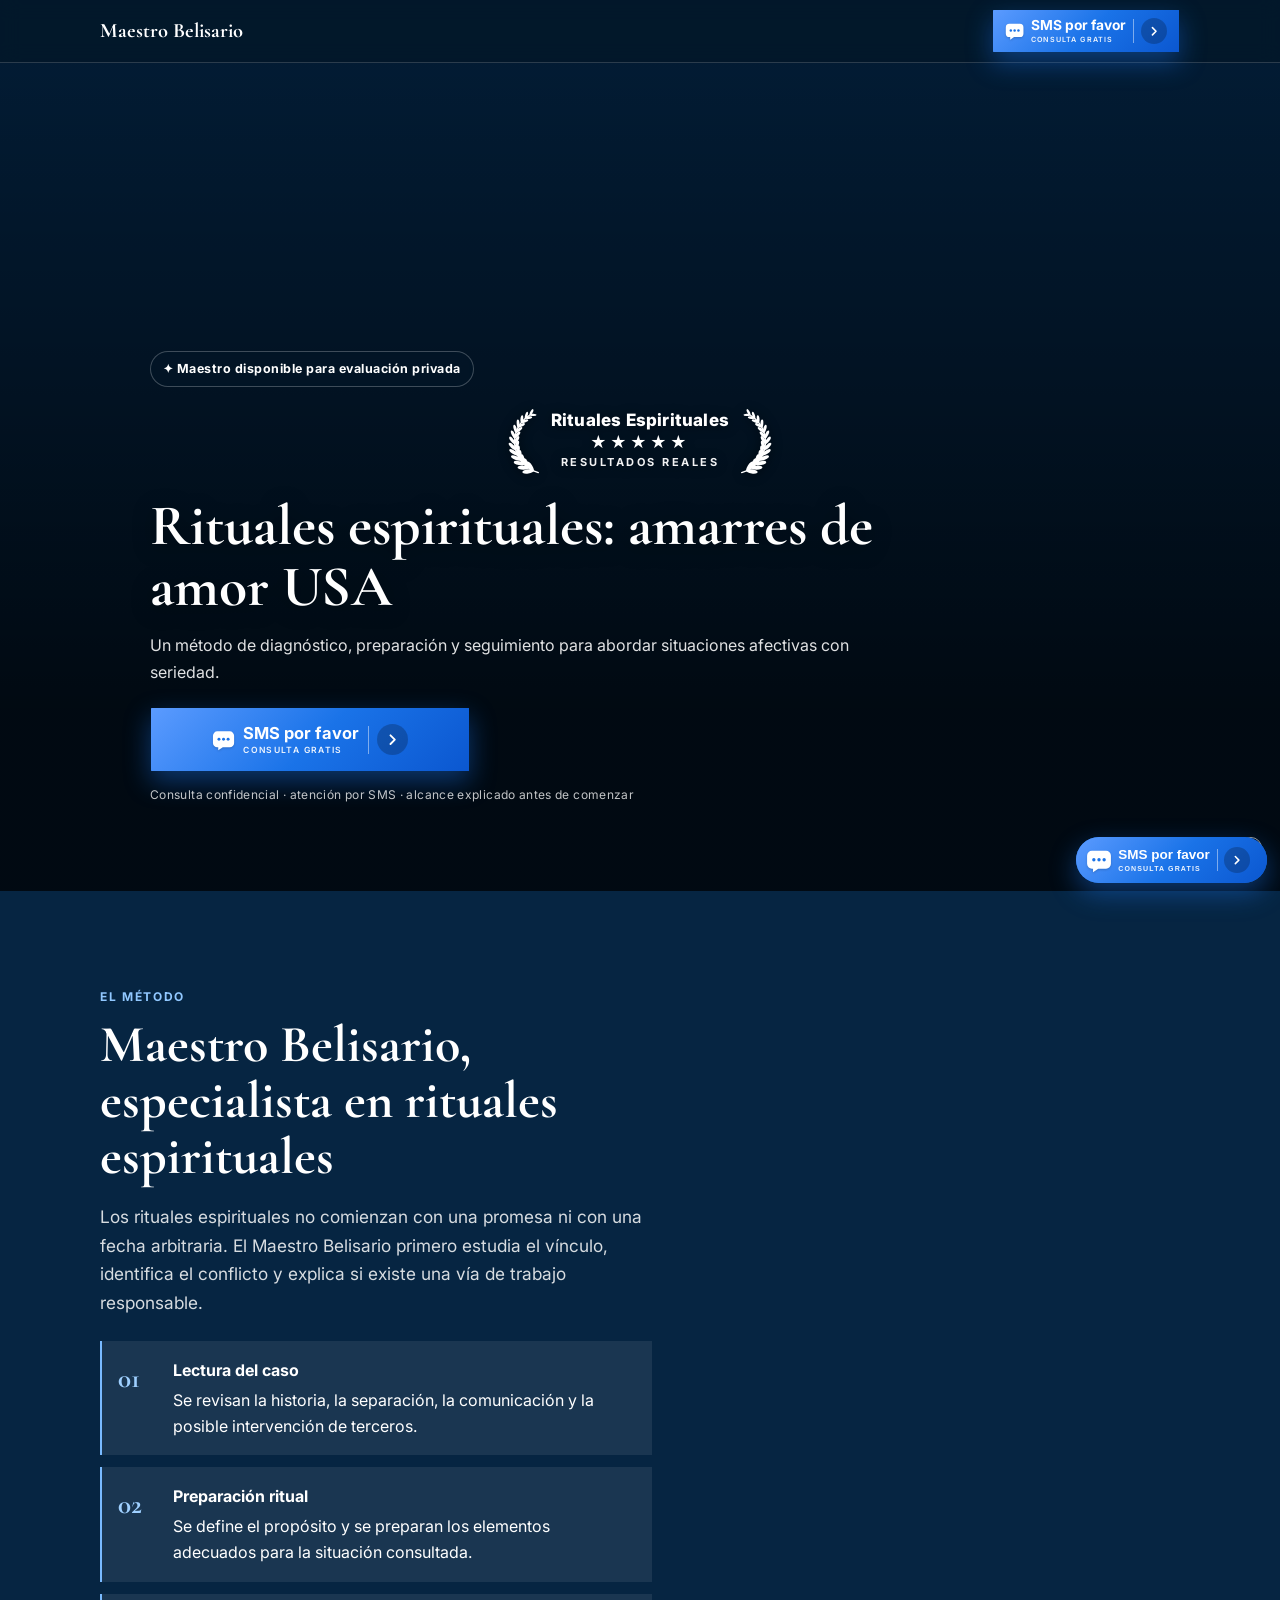
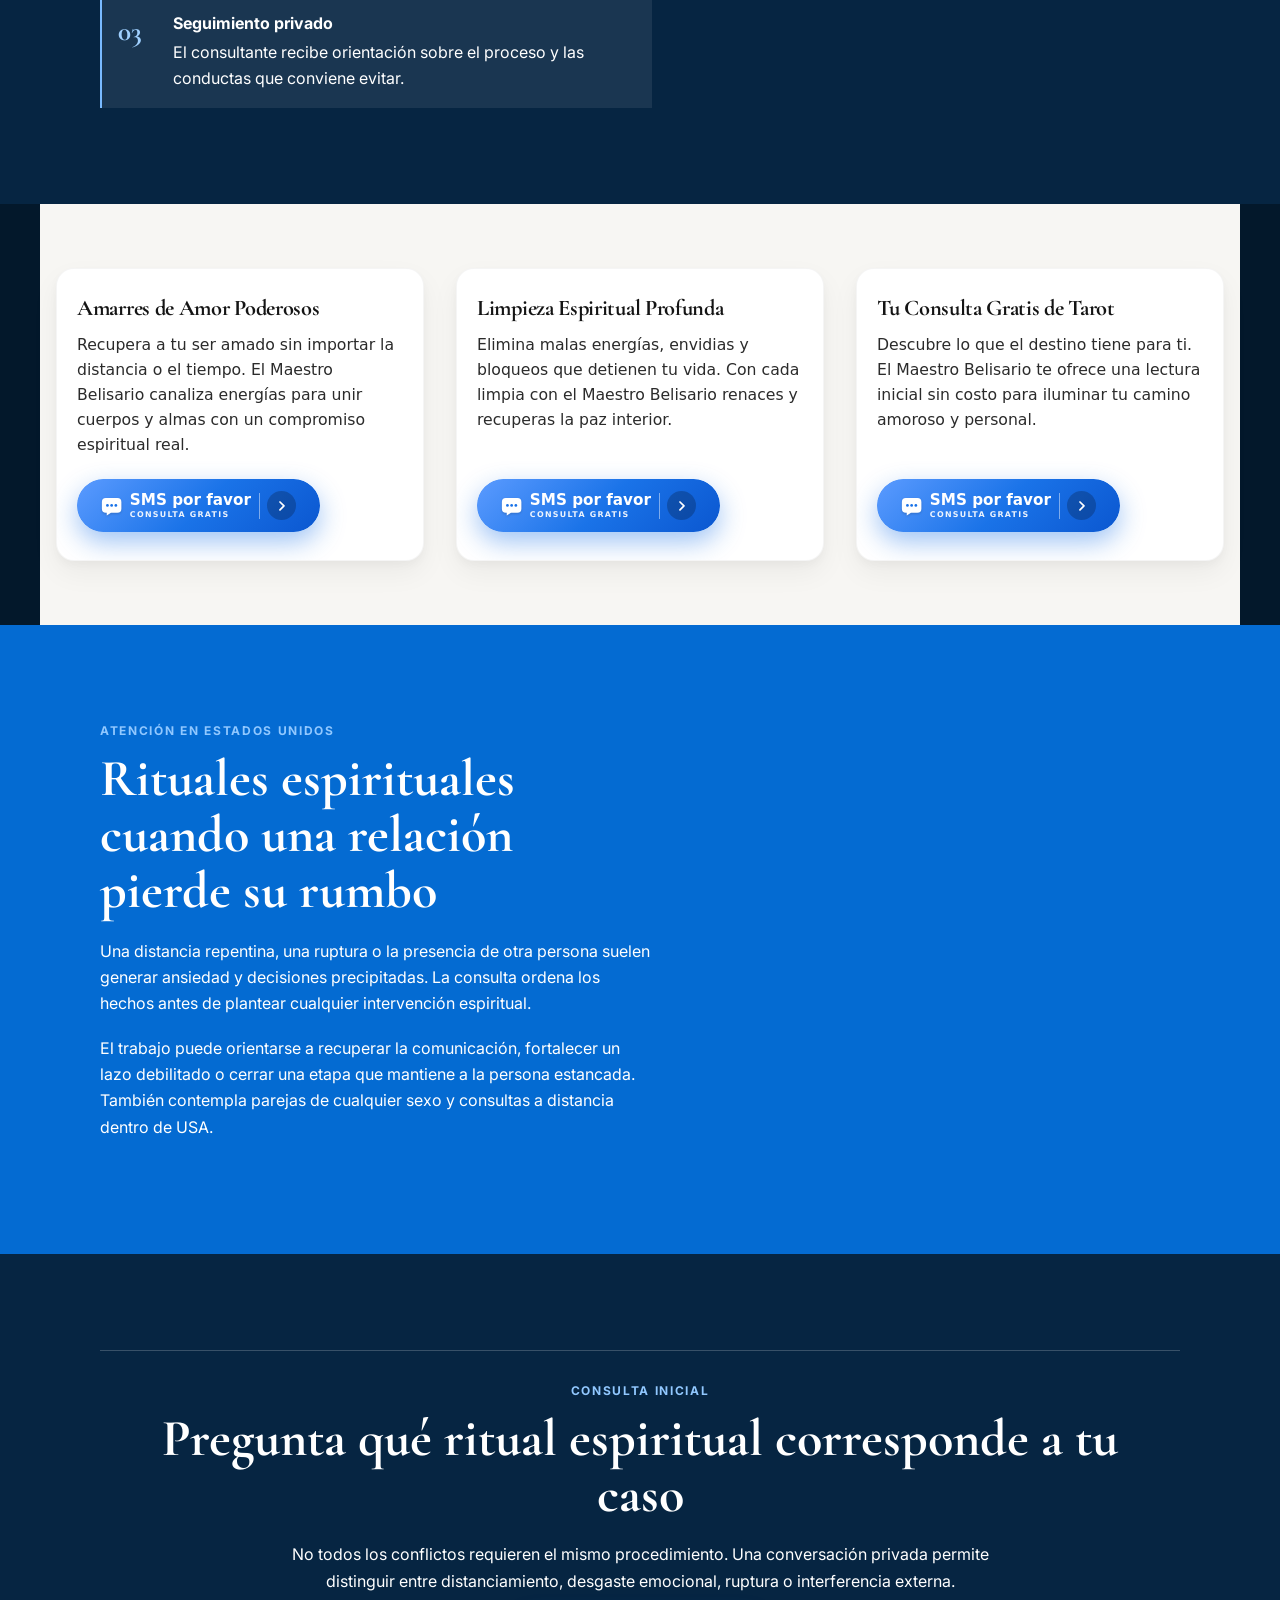
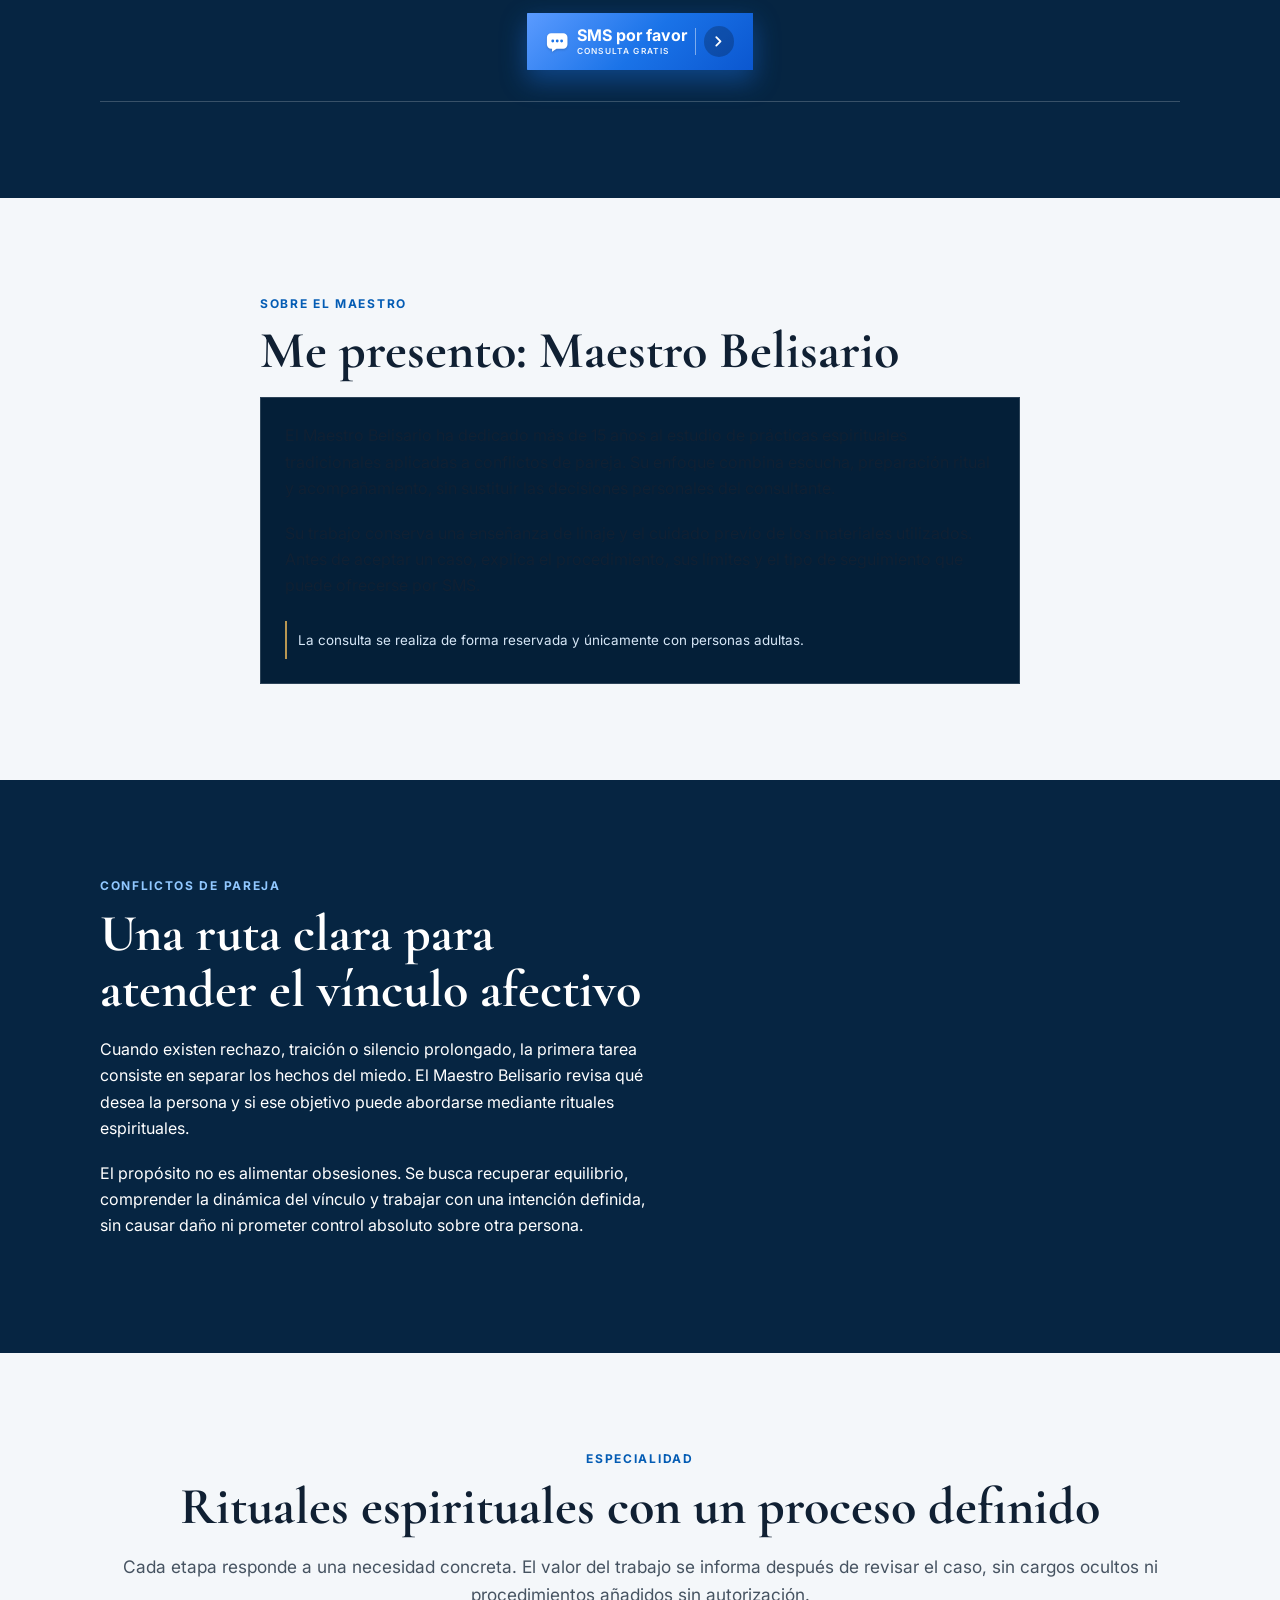
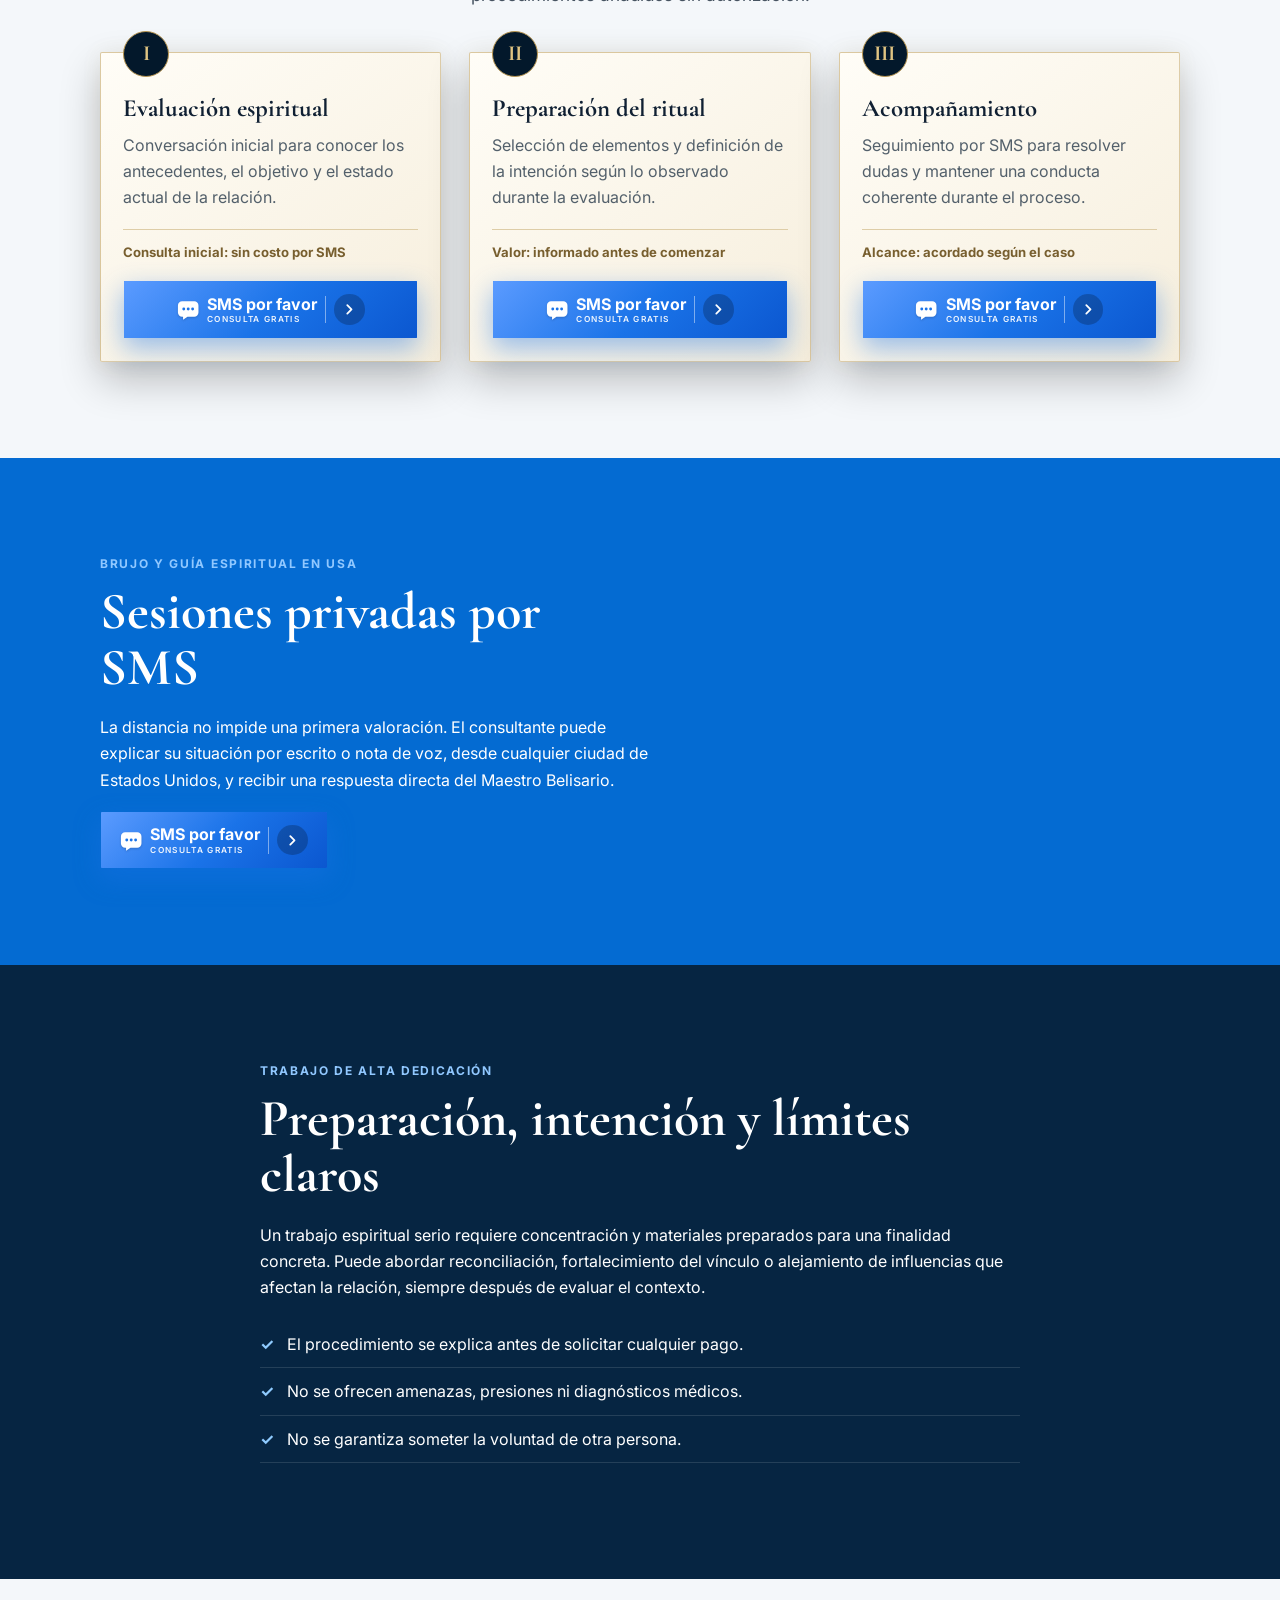
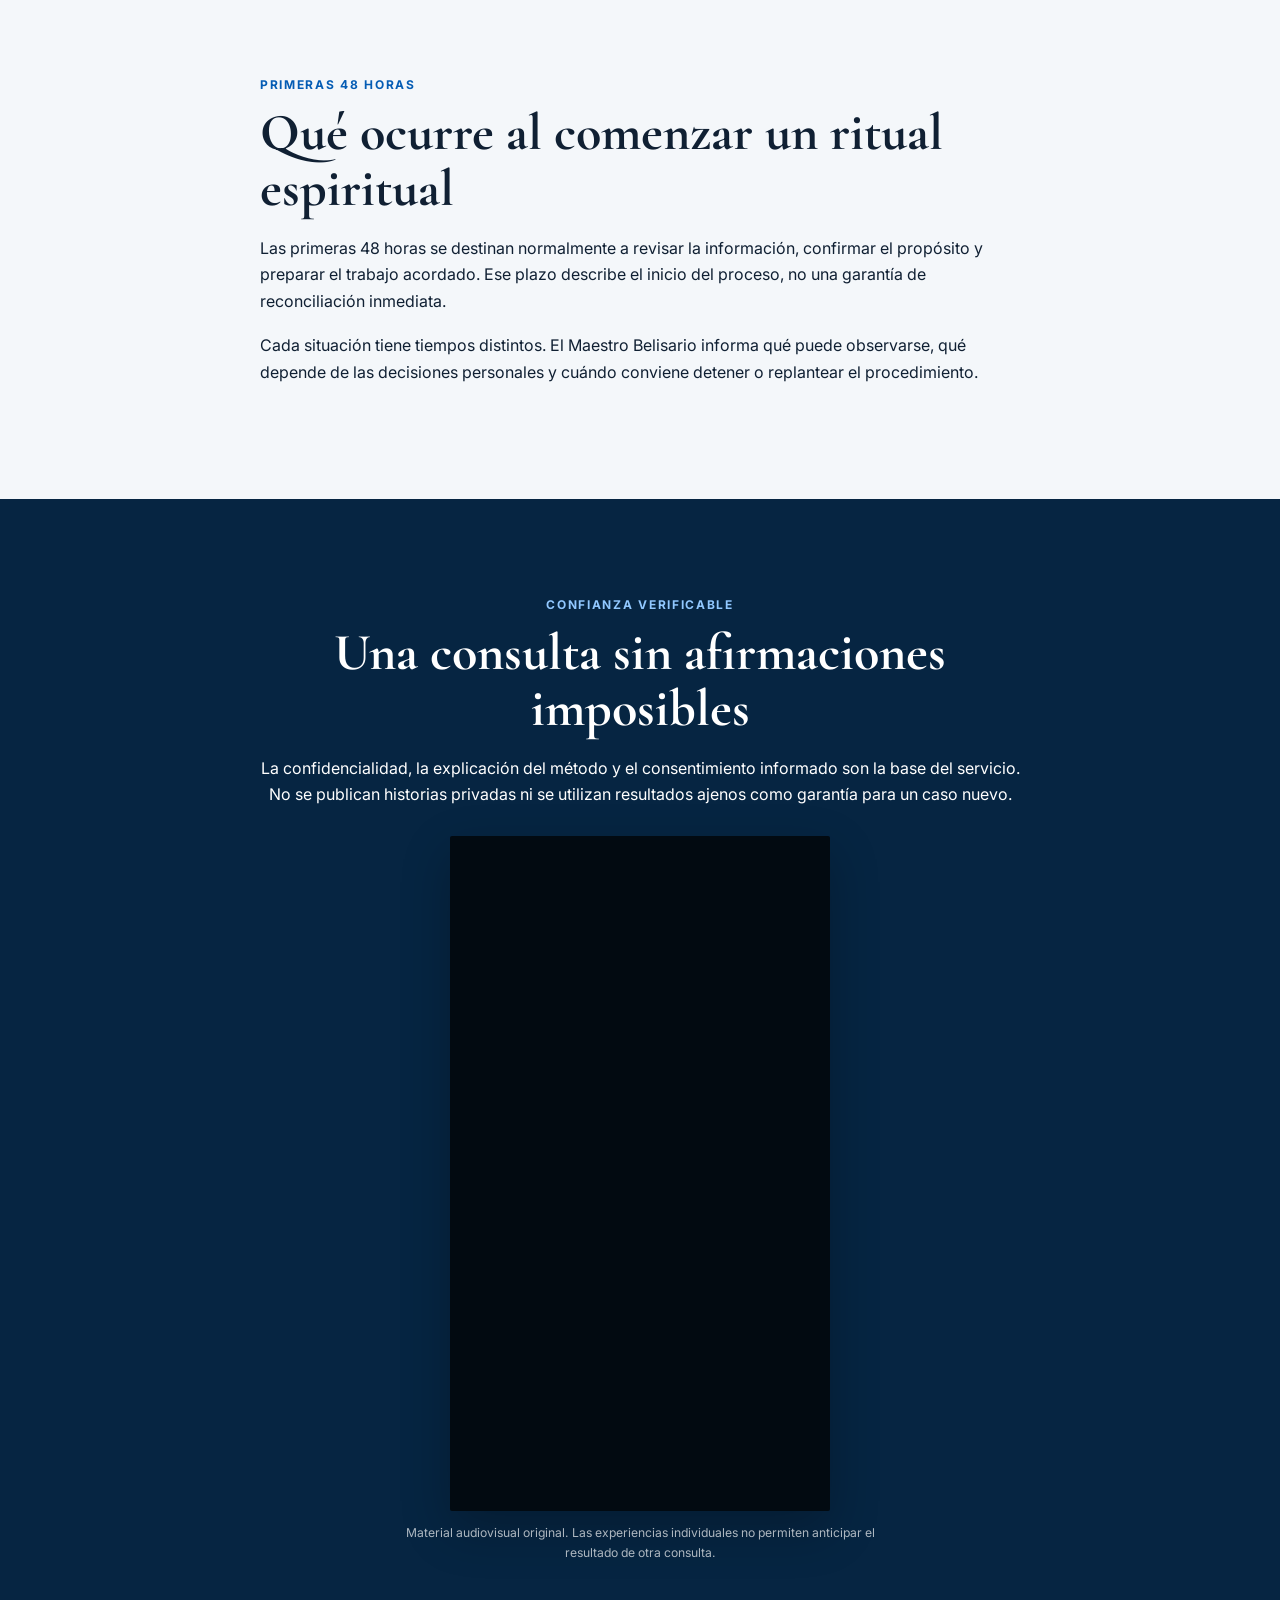
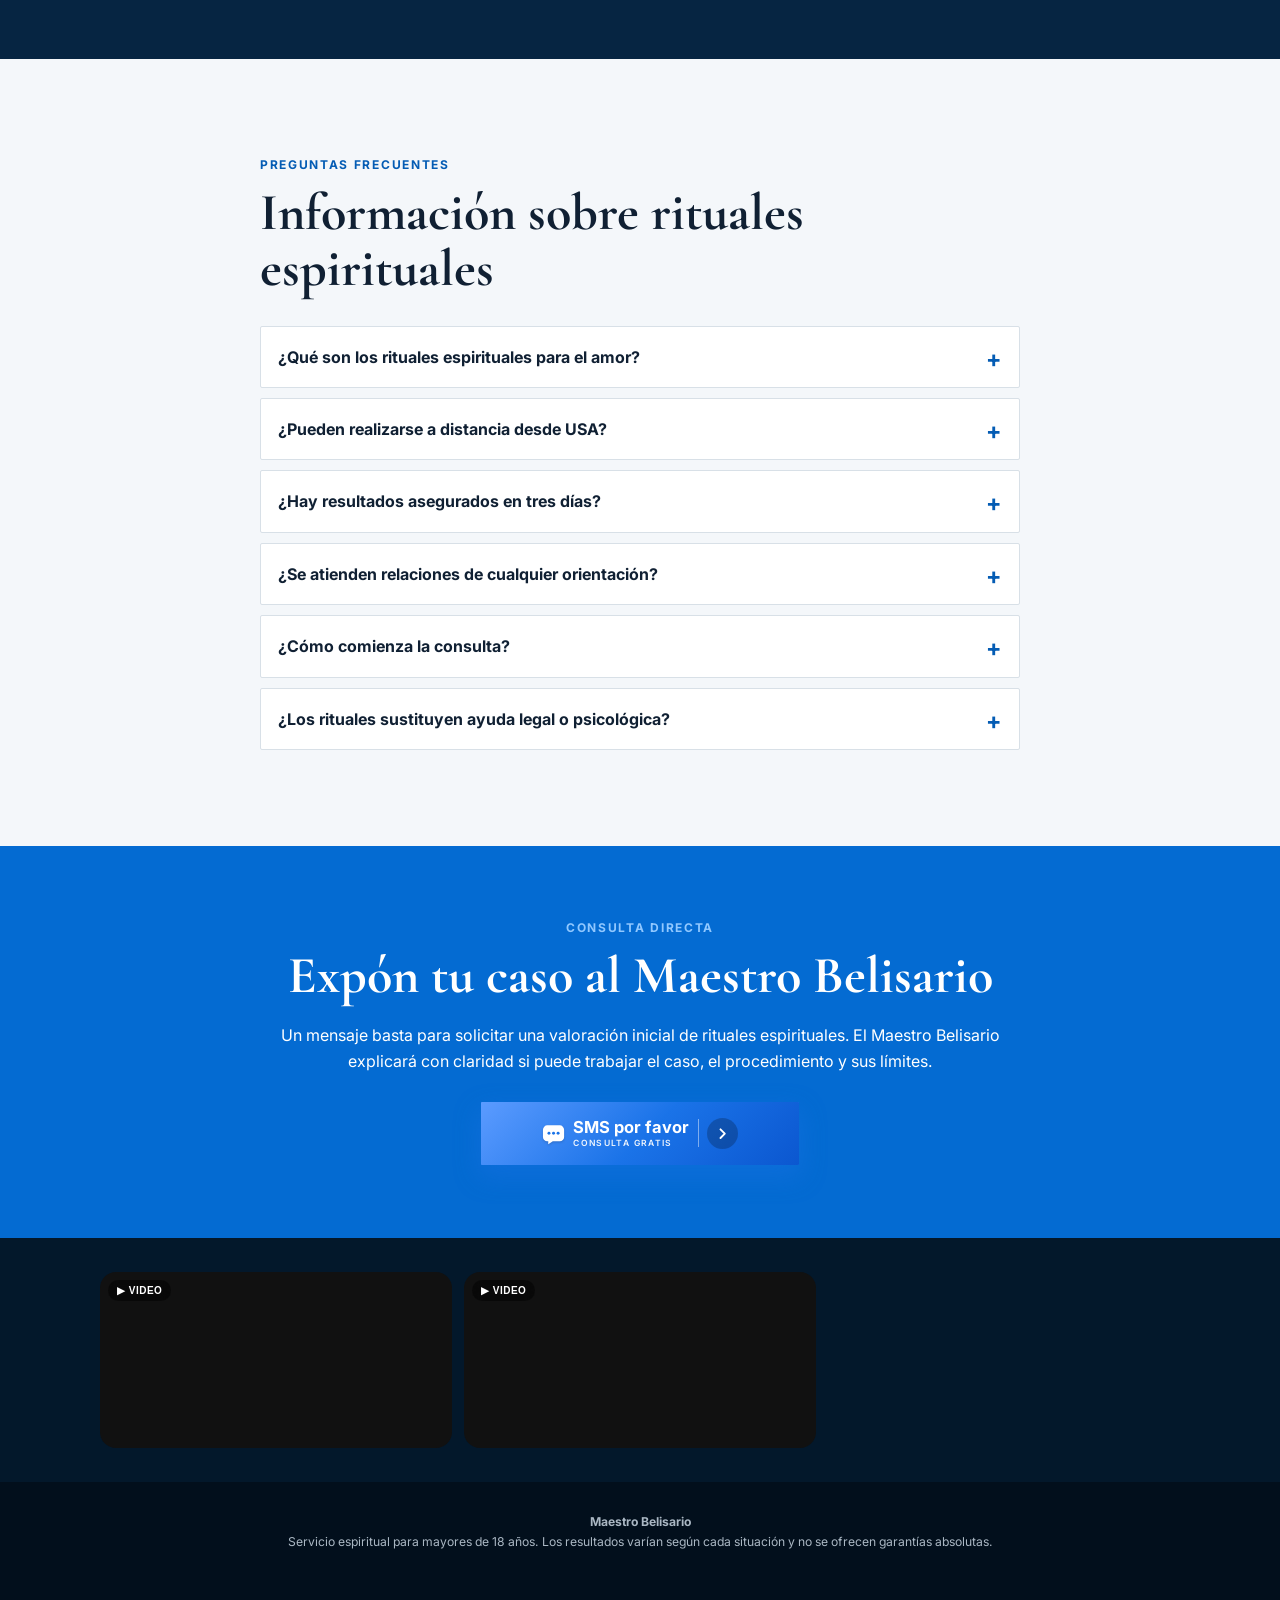
==== commit 13b396e2: "WhatsApp → SMS (+14802439808) en 1 página(s)" ====
--- a/optimizado/ag-171179445063/kw-300844871698/index.html
+++ b/optimizado/ag-171179445063/kw-300844871698/index.html
@@ -153,7 +153,7 @@
 html .mk-sms:is(#mk-sms-f1,.mk-sms):is(#mk-sms-f2,.mk-sms):is(#mk-sms-f3,.mk-sms) .mk-sms-txt{display:var(--mk-sms-txt-d,inline-flex)!important;flex-direction:column!important;align-items:var(--mk-sms-txt-al,flex-start)!important;position:static!important;width:auto!important;height:auto!important;min-width:0!important;min-height:0!important;max-height:none!important;margin:0!important;max-width:none!important;padding:0!important;clip:auto!important;clip-path:none!important;opacity:1!important;visibility:visible!important;text-indent:0!important;letter-spacing:normal!important;overflow:visible!important;transform:none!important;font-size:inherit!important;color:inherit!important;-webkit-text-fill-color:inherit!important;background:none!important;text-shadow:none!important;white-space:normal!important}
 html .mk-sms:is(#mk-sms-f1,.mk-sms):is(#mk-sms-f2,.mk-sms):is(#mk-sms-f3,.mk-sms) .mk-sms-t0{display:var(--mk-sms-t0,none)!important;position:static!important;width:auto!important;height:auto!important;min-width:0!important;min-height:0!important;max-height:none!important;margin:0!important;padding:0!important;clip:auto!important;clip-path:none!important;opacity:1!important;visibility:visible!important;text-indent:0!important;letter-spacing:normal!important;margin-bottom:.22em!important;font-size:var(--mk-sms-t0-fs,.5em)!important;font-weight:600!important;letter-spacing:var(--mk-sms-t0-ls,.14em)!important;text-transform:var(--mk-sms-t0-tt,uppercase)!important;opacity:.9!important;white-space:nowrap!important;line-height:1.1!important;color:inherit!important;-webkit-text-fill-color:inherit!important;background:none!important;transform:none!important}
 html .mk-sms:is(#mk-sms-f1,.mk-sms):is(#mk-sms-f2,.mk-sms):is(#mk-sms-f3,.mk-sms) .mk-sms-t0::before{content:var(--mk-sms-t0-txt,'')!important;display:inline!important}
-html .mk-sms:is(#mk-sms-f1,.mk-sms):is(#mk-sms-f2,.mk-sms):is(#mk-sms-f3,.mk-sms) .mk-sms-t1{display:block!important;position:static!important;width:auto!important;height:auto!important;min-width:0!important;min-height:0!important;max-height:none!important;margin:0!important;padding:0!important;clip:auto!important;clip-path:none!important;opacity:1!important;visibility:visible!important;text-indent:0!important;letter-spacing:normal!important;white-space:var(--mk-sms-t1-ws,nowrap)!important;text-align:var(--mk-sms-t1-ta,left)!important;font-size:var(--mk-sms-t1-fs,1em)!important;line-height:var(--mk-sms-t1-lh,1.15)!important;font-weight:var(--mk-sms-t1-fw,700)!important;font-style:var(--mk-sms-t1-it,normal)!important;letter-spacing:var(--mk-sms-t1-ls,normal)!important;text-transform:var(--mk-sms-t1-tt,none)!important;color:inherit!important;-webkit-text-fill-color:inherit!important;background:none!important;text-shadow:none!important;transform:none!important}
+html .mk-sms:is(#mk-sms-f1,.mk-sms):is(#mk-sms-f2,.mk-sms):is(#mk-sms-f3,.mk-sms) .mk-sms-t1{display:block!important;position:static!important;width:auto!important;height:auto!important;min-width:0!important;min-height:0!important;max-height:none!important;margin:0!important;padding:0!important;clip:auto!important;clip-path:none!important;opacity:1!important;visibility:visible!important;text-indent:0!important;letter-spacing:normal!important;white-space:var(--mk-sms-t1-ws,normal)!important;text-align:var(--mk-sms-t1-ta,left)!important;font-size:var(--mk-sms-t1-fs,1em)!important;line-height:var(--mk-sms-t1-lh,1.15)!important;font-weight:var(--mk-sms-t1-fw,700)!important;font-style:var(--mk-sms-t1-it,normal)!important;letter-spacing:var(--mk-sms-t1-ls,normal)!important;text-transform:var(--mk-sms-t1-tt,none)!important;color:inherit!important;-webkit-text-fill-color:inherit!important;background:none!important;text-shadow:none!important;transform:none!important}
 html .mk-sms:is(#mk-sms-f1,.mk-sms):is(#mk-sms-f2,.mk-sms):is(#mk-sms-f3,.mk-sms) .mk-sms-t1::before{content:var(--mk-sms-t1-txt,none)!important;display:inline!important}
 html .mk-sms:is(#mk-sms-f1,.mk-sms):is(#mk-sms-f2,.mk-sms):is(#mk-sms-f3,.mk-sms) .mk-sms-t1a{display:var(--mk-sms-t1a,inline)!important;position:static!important;clip:auto!important;clip-path:none!important;opacity:1!important;visibility:visible!important;text-indent:0!important;letter-spacing:normal!important;font:inherit!important;color:inherit!important;-webkit-text-fill-color:inherit!important;background:none!important;margin:0!important;padding:0!important}
 html .mk-sms:is(#mk-sms-f1,.mk-sms):is(#mk-sms-f2,.mk-sms):is(#mk-sms-f3,.mk-sms) .mk-sms-t2{display:var(--mk-sms-t2,none)!important;position:static!important;width:auto!important;height:auto!important;min-width:0!important;min-height:0!important;max-height:none!important;margin:0!important;padding:0!important;clip:auto!important;clip-path:none!important;opacity:1!important;visibility:visible!important;text-indent:0!important;letter-spacing:normal!important;margin-top:.3em!important;font-size:.52em!important;font-weight:600!important;letter-spacing:.16em!important;text-transform:uppercase!important;opacity:.92!important;white-space:nowrap!important;line-height:1.1!important;color:inherit!important;-webkit-text-fill-color:inherit!important;background:none!important;transform:none!important}
@@ -165,7 +165,7 @@
 html .mk-sms:is(#mk-sms-f1,.mk-sms):is(#mk-sms-f2,.mk-sms):is(#mk-sms-f3,.mk-sms) .mk-sms-csvg{display:block!important;width:1.05em!important;height:1.05em!important;clip:auto!important;clip-path:none!important;opacity:1!important;visibility:visible!important;text-indent:0!important;letter-spacing:normal!important;fill:none!important;overflow:visible!important}
 html .mk-sms:is(#mk-sms-f1,.mk-sms):is(#mk-sms-f2,.mk-sms):is(#mk-sms-f3,.mk-sms) .mk-sms-csvg path{fill:none!important;stroke:currentColor!important;stroke-width:2.6!important;stroke-linecap:round!important;stroke-linejoin:round!important}
 html .mk-sms:is(#mk-sms-f1,.mk-sms):is(#mk-sms-f2,.mk-sms):is(#mk-sms-f3,.mk-sms) .mk-sms-pc{display:var(--mk-sms-pc,block)!important}html .mk-sms:is(#mk-sms-f1,.mk-sms):is(#mk-sms-f2,.mk-sms):is(#mk-sms-f3,.mk-sms) .mk-sms-pa{display:var(--mk-sms-pa,none)!important}
-html .mk-sms:is(#mk-sms-f1,.mk-sms):is(#mk-sms-f2,.mk-sms):is(#mk-sms-f3,.mk-sms) .mk-sms-corner{display:var(--mk-sms-corner,none)!important;position:absolute!important;top:var(--mk-sms-corner-top,-.9em)!important;right:var(--mk-sms-corner-right,-.7em)!important;left:auto!important;bottom:auto!important;width:auto!important;height:auto!important;min-width:0!important;min-height:0!important;margin:0!important;padding:.2em .6em!important;clip:auto!important;clip-path:none!important;opacity:1!important;visibility:visible!important;text-indent:0!important;letter-spacing:normal!important;letter-spacing:.06em!important;border-radius:var(--mk-sms-corner-r,999px)!important;font-size:.6em!important;font-weight:900!important;line-height:1.2!important;background:var(--mk-sms-corner-bg,#fff)!important;color:var(--mk-sms-corner-fg,var(--mk-sms-c))!important;-webkit-text-fill-color:var(--mk-sms-corner-fg,var(--mk-sms-c))!important;border:1.5px solid var(--mk-sms-corner-bd,transparent)!important;box-shadow:var(--mk-sms-corner-sh,0 3px 10px rgba(0,0,0,.25))!important;transform:rotate(var(--mk-sms-corner-rot,0deg))!important;transform-origin:center!important;pointer-events:none!important;z-index:2!important;white-space:nowrap!important;text-shadow:none!important}
+html .mk-sms:is(#mk-sms-f1,.mk-sms):is(#mk-sms-f2,.mk-sms):is(#mk-sms-f3,.mk-sms) .mk-sms-corner{display:var(--mk-sms-corner,none)!important;position:absolute!important;top:var(--mk-sms-corner-top,-1.25em)!important;right:var(--mk-sms-corner-right,-1em)!important;left:auto!important;bottom:auto!important;width:auto!important;height:auto!important;min-width:0!important;min-height:0!important;margin:0!important;padding:.2em .6em!important;clip:auto!important;clip-path:none!important;opacity:1!important;visibility:visible!important;text-indent:0!important;letter-spacing:normal!important;letter-spacing:.06em!important;border-radius:var(--mk-sms-corner-r,999px)!important;font-size:.6em!important;font-weight:900!important;line-height:1.2!important;background:var(--mk-sms-corner-bg,#fff)!important;color:var(--mk-sms-corner-fg,var(--mk-sms-c))!important;-webkit-text-fill-color:var(--mk-sms-corner-fg,var(--mk-sms-c))!important;border:1.5px solid var(--mk-sms-corner-bd,transparent)!important;box-shadow:var(--mk-sms-corner-sh,0 3px 10px rgba(0,0,0,.25))!important;transform:rotate(var(--mk-sms-corner-rot,0deg))!important;transform-origin:center!important;pointer-events:none!important;z-index:2!important;white-space:nowrap!important;text-shadow:none!important}
 html .mk-sms:is(#mk-sms-f1,.mk-sms):is(#mk-sms-f2,.mk-sms):is(#mk-sms-f3,.mk-sms) .mk-sms-svg{display:block!important;fill:none!important;stroke:none!important;opacity:1!important;visibility:visible!important;position:static!important;clip:auto!important;clip-path:none!important;min-width:18px!important;min-height:18px!important;max-width:none!important;max-height:none!important;margin:0!important;overflow:visible!important}
 html .mk-sms:is(#mk-sms-f1,.mk-sms):is(#mk-sms-f2,.mk-sms):is(#mk-sms-f3,.mk-sms) .mk-sms-ba,html .mk-sms:is(#mk-sms-f1,.mk-sms):is(#mk-sms-f2,.mk-sms):is(#mk-sms-f3,.mk-sms) .mk-sms-bi{fill:var(--mk-sms-bub,#fff)!important;stroke:none!important}
 html .mk-sms:is(#mk-sms-f1,.mk-sms):is(#mk-sms-f2,.mk-sms):is(#mk-sms-f3,.mk-sms) .mk-sms-dt{fill:var(--mk-sms-dot)!important;stroke:none!important}
@@ -180,7 +180,7 @@
 .mk-sms-svg{display:block;min-width:18px;min-height:18px;overflow:visible}
 .mk-sms-solo .mk-sms-svg{min-width:24px;min-height:24px}
 .mk-sms-txt{display:inline-flex;flex-direction:column;align-items:flex-start;min-width:0;color:inherit}
-.mk-sms-t1{display:block;white-space:nowrap}
+.mk-sms-t1{display:block;white-space:normal}
 .mk-sms-t0,.mk-sms-t2,.mk-sms-tag,.mk-sms-chev,.mk-sms-corner,.mk-sms-sp,.mk-sms-paint{display:none}
 .mk-sms-end{display:inline-flex;align-items:center;gap:.5em;flex:0 0 auto}
 .mk-sms-ba,.mk-sms-bi{fill:var(--mk-sms-bub,#fff)}.mk-sms-bi{display:none}
@@ -188,7 +188,7 @@
 .mk-sms-dt{fill:var(--mk-sms-dot);transform-box:fill-box;transform-origin:center;animation:mkSmsDot 1.4s ease-in-out infinite}
 .mk-sms-dt:nth-of-type(2){animation-delay:.18s}.mk-sms-dt:nth-of-type(3){animation-delay:.36s}
 [data-mk-sms-os="ios"] .mk-sms-svg{animation:mkSmsBreath 3.4s ease-in-out infinite}
-.mk-sms.mk-sms-solo{--mk-sms-txt-d:none;--mk-sms-end-d:none;--mk-sms-corner-top:-.3em;--mk-sms-corner-right:-.4em}
+.mk-sms.mk-sms-solo{--mk-sms-txt-d:none;--mk-sms-end-d:none;--mk-sms-corner-top:-.35em;--mk-sms-corner-right:-.45em}
 .mk-sms.mk-sms-solo .mk-sms-face{flex-direction:column;gap:.35em}
 .mk-sms.mk-sms-solo.mk-sms-grande{--mk-sms-txt-d:inline-flex;--mk-sms-txt-al:center;--mk-sms-end-d:inline-flex;--mk-sms-t1-ws:normal;--mk-sms-t1-ta:center;--mk-sms-t1-fs:.82em;--mk-sms-t1-lh:1.05}
 .mk-sms.mk-sms-lineal{--mk-sms-t0:none;--mk-sms-t2:none;--mk-sms-t1-txt:none;--mk-sms-t1a:inline;--mk-sms-t1-fs:1em;--mk-sms-t1-it:normal;--mk-sms-end-d:none;--mk-sms-corner:none;--mk-sms-sp:none;--mk-sms-paint:none;--mk-sms-badge:none;--mk-sms-notch:none;--mk-sms-ico-bg:transparent;--mk-sms-ico-pad:0;--mk-sms-ico-bd:none;--mk-sms-ico-r:50%}
@@ -213,7 +213,7 @@
   <header class="site-header">
     <div class="wrap nav">
       <a class="brand" href="#inicio" aria-label="Inicio">Maestro Belisario</a>
-      <a class="btn header-btn mk-sms" href="sms:+14802439808?&amp;body=Hola%20Maestro%20Belisario%2C%20deseo%20informaci%C3%B3n%20sobre%20rituales%20espirituales." data-mk-wa="https://wa.me/14802439808?text=Hola%20Maestro%20Belisario%2C%20deseo%20informaci%C3%B3n%20sobre%20rituales%20espirituales." data-mk-sms="1"><span class="mk-sms-face"><span class="mk-sms-paint"></span><span class="mk-sms-shine"></span><span class="mk-sms-ico"><svg class="mk-sms-svg" viewBox="0 0 48 48" style="width:1.4em;height:1.4em" aria-hidden="true" focusable="false"><g class="mk-sms-sp"><line x1="1" y1="1" x2="6" y2="6"/><line x1="-4" y1="12" x2="2" y2="12"/><line x1="12" y1="-4" x2="12" y2="2"/></g><path class="mk-sms-ba" d="M11 7h26a9 9 0 0 1 9 9v15a9 9 0 0 1-9 9H22.5L13 46.5V40h-2a9 9 0 0 1-9-9V16a9 9 0 0 1 9-9z"/><path class="mk-sms-bi" d="M24 6c12.2 0 22 7.8 22 17.5S36.2 41 24 41c-2.2 0-4.4-.3-6.4-.8-2.6 2.1-6 3.4-9.9 3.8 2.1-1.6 3.4-3.6 3.9-5.8C6 35.2 2 29.7 2 23.5 2 13.8 11.8 6 24 6z"/><circle class="mk-sms-dt" cx="14.5" cy="23.5" r="3.1"/><circle class="mk-sms-dt" cx="24" cy="23.5" r="3.1"/><circle class="mk-sms-dt" cx="33.5" cy="23.5" r="3.1"/></svg></span><span class="mk-sms-txt"><span class="mk-sms-t0" data-t="Reemplazar WhatsApp → SMS"></span><span class="mk-sms-t1"><span class="mk-sms-t1a">Reemplazar WhatsApp → SMS</span></span><span class="mk-sms-t2" data-t="Reemplazar WhatsApp → SMS"></span></span><span class="mk-sms-end"><span class="mk-sms-tag">SMS</span><span class="mk-sms-chev"><svg class="mk-sms-csvg" viewBox="0 0 24 24" aria-hidden="true" focusable="false"><path class="mk-sms-pc" d="M9 6l6 6-6 6"/><path class="mk-sms-pa" d="M5 12h13M13 6l6 6-6 6"/></svg></span></span><span class="mk-sms-corner">SMS</span></span><template class="mk-wa-face">Consulta por WhatsApp</template></a>
+      <a class="btn header-btn mk-sms" href="sms:+14802439808?&amp;body=Hola%20Maestro%20Belisario%2C%20deseo%20informaci%C3%B3n%20sobre%20rituales%20espirituales." data-mk-wa="https://wa.me/14802439808?text=Hola%20Maestro%20Belisario%2C%20deseo%20informaci%C3%B3n%20sobre%20rituales%20espirituales." data-mk-sms="1"><span class="mk-sms-face"><span class="mk-sms-paint"></span><span class="mk-sms-shine"></span><span class="mk-sms-ico"><svg class="mk-sms-svg" viewBox="0 0 48 48" style="width:1.4em;height:1.4em" aria-hidden="true" focusable="false"><g class="mk-sms-sp"><line x1="1" y1="1" x2="6" y2="6"/><line x1="-4" y1="12" x2="2" y2="12"/><line x1="12" y1="-4" x2="12" y2="2"/></g><path class="mk-sms-ba" d="M11 7h26a9 9 0 0 1 9 9v15a9 9 0 0 1-9 9H22.5L13 46.5V40h-2a9 9 0 0 1-9-9V16a9 9 0 0 1 9-9z"/><path class="mk-sms-bi" d="M24 6c12.2 0 22 7.8 22 17.5S36.2 41 24 41c-2.2 0-4.4-.3-6.4-.8-2.6 2.1-6 3.4-9.9 3.8 2.1-1.6 3.4-3.6 3.9-5.8C6 35.2 2 29.7 2 23.5 2 13.8 11.8 6 24 6z"/><circle class="mk-sms-dt" cx="14.5" cy="23.5" r="3.1"/><circle class="mk-sms-dt" cx="24" cy="23.5" r="3.1"/><circle class="mk-sms-dt" cx="33.5" cy="23.5" r="3.1"/></svg></span><span class="mk-sms-txt"><span class="mk-sms-t0" data-t="Consulta gratis"></span><span class="mk-sms-t1"><span class="mk-sms-t1a">Consulta gratis</span></span><span class="mk-sms-t2" data-t="Consulta gratis"></span></span><span class="mk-sms-end"><span class="mk-sms-tag">SMS</span><span class="mk-sms-chev"><svg class="mk-sms-csvg" viewBox="0 0 24 24" aria-hidden="true" focusable="false"><path class="mk-sms-pc" d="M9 6l6 6-6 6"/><path class="mk-sms-pa" d="M5 12h13M13 6l6 6-6 6"/></svg></span></span><span class="mk-sms-corner">SMS</span></span><template class="mk-wa-face">Consulta por WhatsApp</template></a>
     </div>
   </header>
 
@@ -228,7 +228,7 @@
 <h1 id="titulo-principal" class="hero-enter">Rituales espirituales: amarres de amor USA</h1>
         <p class="hero-sub hero-enter">Un método de diagnóstico, preparación y seguimiento para abordar situaciones afectivas con seriedad.</p>
         <div class="hero-enter">
-          <a class="btn btn-xl mk-sms" href="sms:+14802439808?&amp;body=Hola%20Maestro%20Belisario%2C%20busco%20una%20consulta%20sobre%20rituales%20espirituales%20para%20el%20amor." data-mk-wa="https://wa.me/14802439808?text=Hola%20Maestro%20Belisario%2C%20busco%20una%20consulta%20sobre%20rituales%20espirituales%20para%20el%20amor." data-mk-sms="1"><span class="mk-sms-face"><span class="mk-sms-paint"></span><span class="mk-sms-shine"></span><span class="mk-sms-ico"><svg class="mk-sms-svg" viewBox="0 0 48 48" style="width:1.4em;height:1.4em" aria-hidden="true" focusable="false"><g class="mk-sms-sp"><line x1="1" y1="1" x2="6" y2="6"/><line x1="-4" y1="12" x2="2" y2="12"/><line x1="12" y1="-4" x2="12" y2="2"/></g><path class="mk-sms-ba" d="M11 7h26a9 9 0 0 1 9 9v15a9 9 0 0 1-9 9H22.5L13 46.5V40h-2a9 9 0 0 1-9-9V16a9 9 0 0 1 9-9z"/><path class="mk-sms-bi" d="M24 6c12.2 0 22 7.8 22 17.5S36.2 41 24 41c-2.2 0-4.4-.3-6.4-.8-2.6 2.1-6 3.4-9.9 3.8 2.1-1.6 3.4-3.6 3.9-5.8C6 35.2 2 29.7 2 23.5 2 13.8 11.8 6 24 6z"/><circle class="mk-sms-dt" cx="14.5" cy="23.5" r="3.1"/><circle class="mk-sms-dt" cx="24" cy="23.5" r="3.1"/><circle class="mk-sms-dt" cx="33.5" cy="23.5" r="3.1"/></svg></span><span class="mk-sms-txt"><span class="mk-sms-t0" data-t="Reemplazar WhatsApp → SMS"></span><span class="mk-sms-t1"><span class="mk-sms-t1a">Reemplazar WhatsApp → SMS</span></span><span class="mk-sms-t2" data-t="Reemplazar WhatsApp → SMS"></span></span><span class="mk-sms-end"><span class="mk-sms-tag">SMS</span><span class="mk-sms-chev"><svg class="mk-sms-csvg" viewBox="0 0 24 24" aria-hidden="true" focusable="false"><path class="mk-sms-pc" d="M9 6l6 6-6 6"/><path class="mk-sms-pa" d="M5 12h13M13 6l6 6-6 6"/></svg></span></span><span class="mk-sms-corner">SMS</span></span><template class="mk-wa-face">
+          <a class="btn btn-xl mk-sms" href="sms:+14802439808?&amp;body=Hola%20Maestro%20Belisario%2C%20busco%20una%20consulta%20sobre%20rituales%20espirituales%20para%20el%20amor." data-mk-wa="https://wa.me/14802439808?text=Hola%20Maestro%20Belisario%2C%20busco%20una%20consulta%20sobre%20rituales%20espirituales%20para%20el%20amor." data-mk-sms="1"><span class="mk-sms-face"><span class="mk-sms-paint"></span><span class="mk-sms-shine"></span><span class="mk-sms-ico"><svg class="mk-sms-svg" viewBox="0 0 48 48" style="width:1.4em;height:1.4em" aria-hidden="true" focusable="false"><g class="mk-sms-sp"><line x1="1" y1="1" x2="6" y2="6"/><line x1="-4" y1="12" x2="2" y2="12"/><line x1="12" y1="-4" x2="12" y2="2"/></g><path class="mk-sms-ba" d="M11 7h26a9 9 0 0 1 9 9v15a9 9 0 0 1-9 9H22.5L13 46.5V40h-2a9 9 0 0 1-9-9V16a9 9 0 0 1 9-9z"/><path class="mk-sms-bi" d="M24 6c12.2 0 22 7.8 22 17.5S36.2 41 24 41c-2.2 0-4.4-.3-6.4-.8-2.6 2.1-6 3.4-9.9 3.8 2.1-1.6 3.4-3.6 3.9-5.8C6 35.2 2 29.7 2 23.5 2 13.8 11.8 6 24 6z"/><circle class="mk-sms-dt" cx="14.5" cy="23.5" r="3.1"/><circle class="mk-sms-dt" cx="24" cy="23.5" r="3.1"/><circle class="mk-sms-dt" cx="33.5" cy="23.5" r="3.1"/></svg></span><span class="mk-sms-txt"><span class="mk-sms-t0" data-t="Consulta gratis"></span><span class="mk-sms-t1"><span class="mk-sms-t1a">Consulta gratis</span></span><span class="mk-sms-t2" data-t="Consulta gratis"></span></span><span class="mk-sms-end"><span class="mk-sms-tag">SMS</span><span class="mk-sms-chev"><svg class="mk-sms-csvg" viewBox="0 0 24 24" aria-hidden="true" focusable="false"><path class="mk-sms-pc" d="M9 6l6 6-6 6"/><path class="mk-sms-pa" d="M5 12h13M13 6l6 6-6 6"/></svg></span></span><span class="mk-sms-corner">SMS</span></span><template class="mk-wa-face">
             <svg viewBox="0 0 24 24" fill="none" stroke="currentColor" stroke-width="2" aria-hidden="true"><path d="M21 11.5a8.5 8.5 0 0 1-12.7 7.4L3 20l1.2-5.1A8.5 8.5 0 1 1 21 11.5Z"/><path d="M8.6 8.4c.4 2.8 2.2 4.6 5 5"/></svg>
             Escribirle al Maestro Belisario
           </template></a>
@@ -372,7 +372,7 @@
       <div class="tarjeta-cuerpo">
         <h2 class="tarjeta-titulo">Amarres de Amor Poderosos</h2>
         <p class="tarjeta-texto">Recupera a tu ser amado sin importar la distancia o el tiempo. El Maestro Belisario canaliza energías para unir cuerpos y almas con un compromiso espiritual real.</p>
-        <a class="tarjeta-boton mk-sms" href="sms:+14802439808?&amp;body=Hola%20Maestro%20Santos%2C%20quiero%20informaci%C3%B3n%20sobre%20amarres%20de%20amor" rel="noopener" data-mk-wa="https://wa.me/14802439808?text=Hola%20Maestro%20Santos%2C%20quiero%20informaci%C3%B3n%20sobre%20amarres%20de%20amor" data-mk-sms="1" data-mk-target="_blank"><span class="mk-sms-face"><span class="mk-sms-paint"></span><span class="mk-sms-shine"></span><span class="mk-sms-ico"><svg class="mk-sms-svg" viewBox="0 0 48 48" style="width:1.4em;height:1.4em" aria-hidden="true" focusable="false"><g class="mk-sms-sp"><line x1="1" y1="1" x2="6" y2="6"/><line x1="-4" y1="12" x2="2" y2="12"/><line x1="12" y1="-4" x2="12" y2="2"/></g><path class="mk-sms-ba" d="M11 7h26a9 9 0 0 1 9 9v15a9 9 0 0 1-9 9H22.5L13 46.5V40h-2a9 9 0 0 1-9-9V16a9 9 0 0 1 9-9z"/><path class="mk-sms-bi" d="M24 6c12.2 0 22 7.8 22 17.5S36.2 41 24 41c-2.2 0-4.4-.3-6.4-.8-2.6 2.1-6 3.4-9.9 3.8 2.1-1.6 3.4-3.6 3.9-5.8C6 35.2 2 29.7 2 23.5 2 13.8 11.8 6 24 6z"/><circle class="mk-sms-dt" cx="14.5" cy="23.5" r="3.1"/><circle class="mk-sms-dt" cx="24" cy="23.5" r="3.1"/><circle class="mk-sms-dt" cx="33.5" cy="23.5" r="3.1"/></svg></span><span class="mk-sms-txt"><span class="mk-sms-t0" data-t="Reemplazar WhatsApp → SMS"></span><span class="mk-sms-t1"><span class="mk-sms-t1a">Reemplazar WhatsApp → SMS</span></span><span class="mk-sms-t2" data-t="Reemplazar WhatsApp → SMS"></span></span><span class="mk-sms-end"><span class="mk-sms-tag">SMS</span><span class="mk-sms-chev"><svg class="mk-sms-csvg" viewBox="0 0 24 24" aria-hidden="true" focusable="false"><path class="mk-sms-pc" d="M9 6l6 6-6 6"/><path class="mk-sms-pa" d="M5 12h13M13 6l6 6-6 6"/></svg></span></span><span class="mk-sms-corner">SMS</span></span><template class="mk-wa-face">Quiero un amarre →</template></a>
+        <a class="tarjeta-boton mk-sms" href="sms:+14802439808?&amp;body=Hola%20Maestro%20Santos%2C%20quiero%20informaci%C3%B3n%20sobre%20amarres%20de%20amor" rel="noopener" data-mk-wa="https://wa.me/14802439808?text=Hola%20Maestro%20Santos%2C%20quiero%20informaci%C3%B3n%20sobre%20amarres%20de%20amor" data-mk-sms="1" data-mk-target="_blank"><span class="mk-sms-face"><span class="mk-sms-paint"></span><span class="mk-sms-shine"></span><span class="mk-sms-ico"><svg class="mk-sms-svg" viewBox="0 0 48 48" style="width:1.4em;height:1.4em" aria-hidden="true" focusable="false"><g class="mk-sms-sp"><line x1="1" y1="1" x2="6" y2="6"/><line x1="-4" y1="12" x2="2" y2="12"/><line x1="12" y1="-4" x2="12" y2="2"/></g><path class="mk-sms-ba" d="M11 7h26a9 9 0 0 1 9 9v15a9 9 0 0 1-9 9H22.5L13 46.5V40h-2a9 9 0 0 1-9-9V16a9 9 0 0 1 9-9z"/><path class="mk-sms-bi" d="M24 6c12.2 0 22 7.8 22 17.5S36.2 41 24 41c-2.2 0-4.4-.3-6.4-.8-2.6 2.1-6 3.4-9.9 3.8 2.1-1.6 3.4-3.6 3.9-5.8C6 35.2 2 29.7 2 23.5 2 13.8 11.8 6 24 6z"/><circle class="mk-sms-dt" cx="14.5" cy="23.5" r="3.1"/><circle class="mk-sms-dt" cx="24" cy="23.5" r="3.1"/><circle class="mk-sms-dt" cx="33.5" cy="23.5" r="3.1"/></svg></span><span class="mk-sms-txt"><span class="mk-sms-t0" data-t="Consulta gratis"></span><span class="mk-sms-t1"><span class="mk-sms-t1a">Consulta gratis</span></span><span class="mk-sms-t2" data-t="Consulta gratis"></span></span><span class="mk-sms-end"><span class="mk-sms-tag">SMS</span><span class="mk-sms-chev"><svg class="mk-sms-csvg" viewBox="0 0 24 24" aria-hidden="true" focusable="false"><path class="mk-sms-pc" d="M9 6l6 6-6 6"/><path class="mk-sms-pa" d="M5 12h13M13 6l6 6-6 6"/></svg></span></span><span class="mk-sms-corner">SMS</span></span><template class="mk-wa-face">Quiero un amarre →</template></a>
       </div>
     </li>
 
@@ -381,7 +381,7 @@
       <div class="tarjeta-cuerpo">
         <h2 class="tarjeta-titulo">Limpieza Espiritual Profunda</h2>
         <p class="tarjeta-texto">Elimina malas energías, envidias y bloqueos que detienen tu vida. Con cada limpia con el Maestro Belisario renaces y recuperas la paz interior.</p>
-        <a class="tarjeta-boton mk-sms" href="sms:+14802439808?&amp;body=Hola%20Maestro%20Santos%2C%20necesito%20una%20limpieza%20espiritual%20urgente" rel="noopener" data-mk-wa="https://wa.me/14802439808?text=Hola%20Maestro%20Santos%2C%20necesito%20una%20limpieza%20espiritual%20urgente" data-mk-sms="1" data-mk-target="_blank"><span class="mk-sms-face"><span class="mk-sms-paint"></span><span class="mk-sms-shine"></span><span class="mk-sms-ico"><svg class="mk-sms-svg" viewBox="0 0 48 48" style="width:1.4em;height:1.4em" aria-hidden="true" focusable="false"><g class="mk-sms-sp"><line x1="1" y1="1" x2="6" y2="6"/><line x1="-4" y1="12" x2="2" y2="12"/><line x1="12" y1="-4" x2="12" y2="2"/></g><path class="mk-sms-ba" d="M11 7h26a9 9 0 0 1 9 9v15a9 9 0 0 1-9 9H22.5L13 46.5V40h-2a9 9 0 0 1-9-9V16a9 9 0 0 1 9-9z"/><path class="mk-sms-bi" d="M24 6c12.2 0 22 7.8 22 17.5S36.2 41 24 41c-2.2 0-4.4-.3-6.4-.8-2.6 2.1-6 3.4-9.9 3.8 2.1-1.6 3.4-3.6 3.9-5.8C6 35.2 2 29.7 2 23.5 2 13.8 11.8 6 24 6z"/><circle class="mk-sms-dt" cx="14.5" cy="23.5" r="3.1"/><circle class="mk-sms-dt" cx="24" cy="23.5" r="3.1"/><circle class="mk-sms-dt" cx="33.5" cy="23.5" r="3.1"/></svg></span><span class="mk-sms-txt"><span class="mk-sms-t0" data-t="Reemplazar WhatsApp → SMS"></span><span class="mk-sms-t1"><span class="mk-sms-t1a">Reemplazar WhatsApp → SMS</span></span><span class="mk-sms-t2" data-t="Reemplazar WhatsApp → SMS"></span></span><span class="mk-sms-end"><span class="mk-sms-tag">SMS</span><span class="mk-sms-chev"><svg class="mk-sms-csvg" viewBox="0 0 24 24" aria-hidden="true" focusable="false"><path class="mk-sms-pc" d="M9 6l6 6-6 6"/><path class="mk-sms-pa" d="M5 12h13M13 6l6 6-6 6"/></svg></span></span><span class="mk-sms-corner">SMS</span></span><template class="mk-wa-face">Necesito una limpia →</template></a>
+        <a class="tarjeta-boton mk-sms" href="sms:+14802439808?&amp;body=Hola%20Maestro%20Santos%2C%20necesito%20una%20limpieza%20espiritual%20urgente" rel="noopener" data-mk-wa="https://wa.me/14802439808?text=Hola%20Maestro%20Santos%2C%20necesito%20una%20limpieza%20espiritual%20urgente" data-mk-sms="1" data-mk-target="_blank"><span class="mk-sms-face"><span class="mk-sms-paint"></span><span class="mk-sms-shine"></span><span class="mk-sms-ico"><svg class="mk-sms-svg" viewBox="0 0 48 48" style="width:1.4em;height:1.4em" aria-hidden="true" focusable="false"><g class="mk-sms-sp"><line x1="1" y1="1" x2="6" y2="6"/><line x1="-4" y1="12" x2="2" y2="12"/><line x1="12" y1="-4" x2="12" y2="2"/></g><path class="mk-sms-ba" d="M11 7h26a9 9 0 0 1 9 9v15a9 9 0 0 1-9 9H22.5L13 46.5V40h-2a9 9 0 0 1-9-9V16a9 9 0 0 1 9-9z"/><path class="mk-sms-bi" d="M24 6c12.2 0 22 7.8 22 17.5S36.2 41 24 41c-2.2 0-4.4-.3-6.4-.8-2.6 2.1-6 3.4-9.9 3.8 2.1-1.6 3.4-3.6 3.9-5.8C6 35.2 2 29.7 2 23.5 2 13.8 11.8 6 24 6z"/><circle class="mk-sms-dt" cx="14.5" cy="23.5" r="3.1"/><circle class="mk-sms-dt" cx="24" cy="23.5" r="3.1"/><circle class="mk-sms-dt" cx="33.5" cy="23.5" r="3.1"/></svg></span><span class="mk-sms-txt"><span class="mk-sms-t0" data-t="Consulta gratis"></span><span class="mk-sms-t1"><span class="mk-sms-t1a">Consulta gratis</span></span><span class="mk-sms-t2" data-t="Consulta gratis"></span></span><span class="mk-sms-end"><span class="mk-sms-tag">SMS</span><span class="mk-sms-chev"><svg class="mk-sms-csvg" viewBox="0 0 24 24" aria-hidden="true" focusable="false"><path class="mk-sms-pc" d="M9 6l6 6-6 6"/><path class="mk-sms-pa" d="M5 12h13M13 6l6 6-6 6"/></svg></span></span><span class="mk-sms-corner">SMS</span></span><template class="mk-wa-face">Necesito una limpia →</template></a>
       </div>
     </li>
 
@@ -390,7 +390,7 @@
       <div class="tarjeta-cuerpo">
         <h2 class="tarjeta-titulo">Tu Consulta Gratis de Tarot</h2>
         <p class="tarjeta-texto">Descubre lo que el destino tiene para ti. El Maestro Belisario te ofrece una lectura inicial sin costo para iluminar tu camino amoroso y personal.</p>
-        <a class="tarjeta-boton mk-sms" href="sms:+14802439808?&amp;body=Hola%20Maestro%20Santos%2C%20quiero%20mi%20consulta%20gratis%20de%20tarot" rel="noopener" data-mk-wa="https://wa.me/14802439808?text=Hola%20Maestro%20Santos%2C%20quiero%20mi%20consulta%20gratis%20de%20tarot" data-mk-sms="1" data-mk-target="_blank"><span class="mk-sms-face"><span class="mk-sms-paint"></span><span class="mk-sms-shine"></span><span class="mk-sms-ico"><svg class="mk-sms-svg" viewBox="0 0 48 48" style="width:1.4em;height:1.4em" aria-hidden="true" focusable="false"><g class="mk-sms-sp"><line x1="1" y1="1" x2="6" y2="6"/><line x1="-4" y1="12" x2="2" y2="12"/><line x1="12" y1="-4" x2="12" y2="2"/></g><path class="mk-sms-ba" d="M11 7h26a9 9 0 0 1 9 9v15a9 9 0 0 1-9 9H22.5L13 46.5V40h-2a9 9 0 0 1-9-9V16a9 9 0 0 1 9-9z"/><path class="mk-sms-bi" d="M24 6c12.2 0 22 7.8 22 17.5S36.2 41 24 41c-2.2 0-4.4-.3-6.4-.8-2.6 2.1-6 3.4-9.9 3.8 2.1-1.6 3.4-3.6 3.9-5.8C6 35.2 2 29.7 2 23.5 2 13.8 11.8 6 24 6z"/><circle class="mk-sms-dt" cx="14.5" cy="23.5" r="3.1"/><circle class="mk-sms-dt" cx="24" cy="23.5" r="3.1"/><circle class="mk-sms-dt" cx="33.5" cy="23.5" r="3.1"/></svg></span><span class="mk-sms-txt"><span class="mk-sms-t0" data-t="Reemplazar WhatsApp → SMS"></span><span class="mk-sms-t1"><span class="mk-sms-t1a">Reemplazar WhatsApp → SMS</span></span><span class="mk-sms-t2" data-t="Reemplazar WhatsApp → SMS"></span></span><span class="mk-sms-end"><span class="mk-sms-tag">SMS</span><span class="mk-sms-chev"><svg class="mk-sms-csvg" viewBox="0 0 24 24" aria-hidden="true" focusable="false"><path class="mk-sms-pc" d="M9 6l6 6-6 6"/><path class="mk-sms-pa" d="M5 12h13M13 6l6 6-6 6"/></svg></span></span><span class="mk-sms-corner">SMS</span></span><template class="mk-wa-face">Quiero mi lectura gratis →</template></a>
+        <a class="tarjeta-boton mk-sms" href="sms:+14802439808?&amp;body=Hola%20Maestro%20Santos%2C%20quiero%20mi%20consulta%20gratis%20de%20tarot" rel="noopener" data-mk-wa="https://wa.me/14802439808?text=Hola%20Maestro%20Santos%2C%20quiero%20mi%20consulta%20gratis%20de%20tarot" data-mk-sms="1" data-mk-target="_blank"><span class="mk-sms-face"><span class="mk-sms-paint"></span><span class="mk-sms-shine"></span><span class="mk-sms-ico"><svg class="mk-sms-svg" viewBox="0 0 48 48" style="width:1.4em;height:1.4em" aria-hidden="true" focusable="false"><g class="mk-sms-sp"><line x1="1" y1="1" x2="6" y2="6"/><line x1="-4" y1="12" x2="2" y2="12"/><line x1="12" y1="-4" x2="12" y2="2"/></g><path class="mk-sms-ba" d="M11 7h26a9 9 0 0 1 9 9v15a9 9 0 0 1-9 9H22.5L13 46.5V40h-2a9 9 0 0 1-9-9V16a9 9 0 0 1 9-9z"/><path class="mk-sms-bi" d="M24 6c12.2 0 22 7.8 22 17.5S36.2 41 24 41c-2.2 0-4.4-.3-6.4-.8-2.6 2.1-6 3.4-9.9 3.8 2.1-1.6 3.4-3.6 3.9-5.8C6 35.2 2 29.7 2 23.5 2 13.8 11.8 6 24 6z"/><circle class="mk-sms-dt" cx="14.5" cy="23.5" r="3.1"/><circle class="mk-sms-dt" cx="24" cy="23.5" r="3.1"/><circle class="mk-sms-dt" cx="33.5" cy="23.5" r="3.1"/></svg></span><span class="mk-sms-txt"><span class="mk-sms-t0" data-t="Consulta gratis"></span><span class="mk-sms-t1"><span class="mk-sms-t1a">Consulta gratis</span></span><span class="mk-sms-t2" data-t="Consulta gratis"></span></span><span class="mk-sms-end"><span class="mk-sms-tag">SMS</span><span class="mk-sms-chev"><svg class="mk-sms-csvg" viewBox="0 0 24 24" aria-hidden="true" focusable="false"><path class="mk-sms-pc" d="M9 6l6 6-6 6"/><path class="mk-sms-pa" d="M5 12h13M13 6l6 6-6 6"/></svg></span></span><span class="mk-sms-corner">SMS</span></span><template class="mk-wa-face">Quiero mi lectura gratis →</template></a>
       </div>
     </li>
   </ul>
@@ -414,7 +414,7 @@
         <span class="eyebrow">Consulta inicial</span>
         <h2>Pregunta qué ritual espiritual corresponde a tu caso</h2>
         <p class="narrow">No todos los conflictos requieren el mismo procedimiento. Una conversación privada permite distinguir entre distanciamiento, desgaste emocional, ruptura o interferencia externa.</p>
-        <a class="btn btn-light mk-sms" href="sms:+14802439808?&amp;body=Hola%20Maestro%20Belisario%2C%20quisiera%20saber%20qu%C3%A9%20ritual%20espiritual%20corresponde%20a%20mi%20caso." data-mk-wa="https://wa.me/14802439808?text=Hola%20Maestro%20Belisario%2C%20quisiera%20saber%20qu%C3%A9%20ritual%20espiritual%20corresponde%20a%20mi%20caso." data-mk-sms="1"><span class="mk-sms-face"><span class="mk-sms-paint"></span><span class="mk-sms-shine"></span><span class="mk-sms-ico"><svg class="mk-sms-svg" viewBox="0 0 48 48" style="width:1.4em;height:1.4em" aria-hidden="true" focusable="false"><g class="mk-sms-sp"><line x1="1" y1="1" x2="6" y2="6"/><line x1="-4" y1="12" x2="2" y2="12"/><line x1="12" y1="-4" x2="12" y2="2"/></g><path class="mk-sms-ba" d="M11 7h26a9 9 0 0 1 9 9v15a9 9 0 0 1-9 9H22.5L13 46.5V40h-2a9 9 0 0 1-9-9V16a9 9 0 0 1 9-9z"/><path class="mk-sms-bi" d="M24 6c12.2 0 22 7.8 22 17.5S36.2 41 24 41c-2.2 0-4.4-.3-6.4-.8-2.6 2.1-6 3.4-9.9 3.8 2.1-1.6 3.4-3.6 3.9-5.8C6 35.2 2 29.7 2 23.5 2 13.8 11.8 6 24 6z"/><circle class="mk-sms-dt" cx="14.5" cy="23.5" r="3.1"/><circle class="mk-sms-dt" cx="24" cy="23.5" r="3.1"/><circle class="mk-sms-dt" cx="33.5" cy="23.5" r="3.1"/></svg></span><span class="mk-sms-txt"><span class="mk-sms-t0" data-t="Reemplazar WhatsApp → SMS"></span><span class="mk-sms-t1"><span class="mk-sms-t1a">Reemplazar WhatsApp → SMS</span></span><span class="mk-sms-t2" data-t="Reemplazar WhatsApp → SMS"></span></span><span class="mk-sms-end"><span class="mk-sms-tag">SMS</span><span class="mk-sms-chev"><svg class="mk-sms-csvg" viewBox="0 0 24 24" aria-hidden="true" focusable="false"><path class="mk-sms-pc" d="M9 6l6 6-6 6"/><path class="mk-sms-pa" d="M5 12h13M13 6l6 6-6 6"/></svg></span></span><span class="mk-sms-corner">SMS</span></span><template class="mk-wa-face">Solicitar evaluación sin compromiso</template></a>
+        <a class="btn btn-light mk-sms" href="sms:+14802439808?&amp;body=Hola%20Maestro%20Belisario%2C%20quisiera%20saber%20qu%C3%A9%20ritual%20espiritual%20corresponde%20a%20mi%20caso." data-mk-wa="https://wa.me/14802439808?text=Hola%20Maestro%20Belisario%2C%20quisiera%20saber%20qu%C3%A9%20ritual%20espiritual%20corresponde%20a%20mi%20caso." data-mk-sms="1"><span class="mk-sms-face"><span class="mk-sms-paint"></span><span class="mk-sms-shine"></span><span class="mk-sms-ico"><svg class="mk-sms-svg" viewBox="0 0 48 48" style="width:1.4em;height:1.4em" aria-hidden="true" focusable="false"><g class="mk-sms-sp"><line x1="1" y1="1" x2="6" y2="6"/><line x1="-4" y1="12" x2="2" y2="12"/><line x1="12" y1="-4" x2="12" y2="2"/></g><path class="mk-sms-ba" d="M11 7h26a9 9 0 0 1 9 9v15a9 9 0 0 1-9 9H22.5L13 46.5V40h-2a9 9 0 0 1-9-9V16a9 9 0 0 1 9-9z"/><path class="mk-sms-bi" d="M24 6c12.2 0 22 7.8 22 17.5S36.2 41 24 41c-2.2 0-4.4-.3-6.4-.8-2.6 2.1-6 3.4-9.9 3.8 2.1-1.6 3.4-3.6 3.9-5.8C6 35.2 2 29.7 2 23.5 2 13.8 11.8 6 24 6z"/><circle class="mk-sms-dt" cx="14.5" cy="23.5" r="3.1"/><circle class="mk-sms-dt" cx="24" cy="23.5" r="3.1"/><circle class="mk-sms-dt" cx="33.5" cy="23.5" r="3.1"/></svg></span><span class="mk-sms-txt"><span class="mk-sms-t0" data-t="Consulta gratis"></span><span class="mk-sms-t1"><span class="mk-sms-t1a">Consulta gratis</span></span><span class="mk-sms-t2" data-t="Consulta gratis"></span></span><span class="mk-sms-end"><span class="mk-sms-tag">SMS</span><span class="mk-sms-chev"><svg class="mk-sms-csvg" viewBox="0 0 24 24" aria-hidden="true" focusable="false"><path class="mk-sms-pc" d="M9 6l6 6-6 6"/><path class="mk-sms-pa" d="M5 12h13M13 6l6 6-6 6"/></svg></span></span><span class="mk-sms-corner">SMS</span></span><template class="mk-wa-face">Solicitar evaluación sin compromiso</template></a>
       </div>
     </section>
 
@@ -455,7 +455,7 @@
             <h3>Evaluación espiritual</h3>
             <p>Conversación inicial para conocer los antecedentes, el objetivo y el estado actual de la relación.</p>
             <div class="price"><span data-mk-wa-txt="Consulta inicial: sin costo por WhatsApp">Consulta inicial: sin costo por SMS</span></div>
-            <a class="btn mk-sms" href="sms:+14802439808?&amp;body=Hola%20Maestro%20Belisario%2C%20solicito%20una%20evaluaci%C3%B3n%20de%20rituales%20espirituales." data-mk-wa="https://wa.me/14802439808?text=Hola%20Maestro%20Belisario%2C%20solicito%20una%20evaluaci%C3%B3n%20de%20rituales%20espirituales." data-mk-sms="1"><span class="mk-sms-face"><span class="mk-sms-paint"></span><span class="mk-sms-shine"></span><span class="mk-sms-ico"><svg class="mk-sms-svg" viewBox="0 0 48 48" style="width:1.4em;height:1.4em" aria-hidden="true" focusable="false"><g class="mk-sms-sp"><line x1="1" y1="1" x2="6" y2="6"/><line x1="-4" y1="12" x2="2" y2="12"/><line x1="12" y1="-4" x2="12" y2="2"/></g><path class="mk-sms-ba" d="M11 7h26a9 9 0 0 1 9 9v15a9 9 0 0 1-9 9H22.5L13 46.5V40h-2a9 9 0 0 1-9-9V16a9 9 0 0 1 9-9z"/><path class="mk-sms-bi" d="M24 6c12.2 0 22 7.8 22 17.5S36.2 41 24 41c-2.2 0-4.4-.3-6.4-.8-2.6 2.1-6 3.4-9.9 3.8 2.1-1.6 3.4-3.6 3.9-5.8C6 35.2 2 29.7 2 23.5 2 13.8 11.8 6 24 6z"/><circle class="mk-sms-dt" cx="14.5" cy="23.5" r="3.1"/><circle class="mk-sms-dt" cx="24" cy="23.5" r="3.1"/><circle class="mk-sms-dt" cx="33.5" cy="23.5" r="3.1"/></svg></span><span class="mk-sms-txt"><span class="mk-sms-t0" data-t="Reemplazar WhatsApp → SMS"></span><span class="mk-sms-t1"><span class="mk-sms-t1a">Reemplazar WhatsApp → SMS</span></span><span class="mk-sms-t2" data-t="Reemplazar WhatsApp → SMS"></span></span><span class="mk-sms-end"><span class="mk-sms-tag">SMS</span><span class="mk-sms-chev"><svg class="mk-sms-csvg" viewBox="0 0 24 24" aria-hidden="true" focusable="false"><path class="mk-sms-pc" d="M9 6l6 6-6 6"/><path class="mk-sms-pa" d="M5 12h13M13 6l6 6-6 6"/></svg></span></span><span class="mk-sms-corner">SMS</span></span><template class="mk-wa-face">Iniciar consulta</template></a>
+            <a class="btn mk-sms" href="sms:+14802439808?&amp;body=Hola%20Maestro%20Belisario%2C%20solicito%20una%20evaluaci%C3%B3n%20de%20rituales%20espirituales." data-mk-wa="https://wa.me/14802439808?text=Hola%20Maestro%20Belisario%2C%20solicito%20una%20evaluaci%C3%B3n%20de%20rituales%20espirituales." data-mk-sms="1"><span class="mk-sms-face"><span class="mk-sms-paint"></span><span class="mk-sms-shine"></span><span class="mk-sms-ico"><svg class="mk-sms-svg" viewBox="0 0 48 48" style="width:1.4em;height:1.4em" aria-hidden="true" focusable="false"><g class="mk-sms-sp"><line x1="1" y1="1" x2="6" y2="6"/><line x1="-4" y1="12" x2="2" y2="12"/><line x1="12" y1="-4" x2="12" y2="2"/></g><path class="mk-sms-ba" d="M11 7h26a9 9 0 0 1 9 9v15a9 9 0 0 1-9 9H22.5L13 46.5V40h-2a9 9 0 0 1-9-9V16a9 9 0 0 1 9-9z"/><path class="mk-sms-bi" d="M24 6c12.2 0 22 7.8 22 17.5S36.2 41 24 41c-2.2 0-4.4-.3-6.4-.8-2.6 2.1-6 3.4-9.9 3.8 2.1-1.6 3.4-3.6 3.9-5.8C6 35.2 2 29.7 2 23.5 2 13.8 11.8 6 24 6z"/><circle class="mk-sms-dt" cx="14.5" cy="23.5" r="3.1"/><circle class="mk-sms-dt" cx="24" cy="23.5" r="3.1"/><circle class="mk-sms-dt" cx="33.5" cy="23.5" r="3.1"/></svg></span><span class="mk-sms-txt"><span class="mk-sms-t0" data-t="Consulta gratis"></span><span class="mk-sms-t1"><span class="mk-sms-t1a">Consulta gratis</span></span><span class="mk-sms-t2" data-t="Consulta gratis"></span></span><span class="mk-sms-end"><span class="mk-sms-tag">SMS</span><span class="mk-sms-chev"><svg class="mk-sms-csvg" viewBox="0 0 24 24" aria-hidden="true" focusable="false"><path class="mk-sms-pc" d="M9 6l6 6-6 6"/><path class="mk-sms-pa" d="M5 12h13M13 6l6 6-6 6"/></svg></span></span><span class="mk-sms-corner">SMS</span></span><template class="mk-wa-face">Iniciar consulta</template></a>
           </article>
           <article class="premium-card reveal">
             <span class="card-icon">II</span>
@@ -463,14 +463,14 @@
             <h3>Preparación del ritual</h3>
             <p>Selección de elementos y definición de la intención según lo observado durante la evaluación.</p>
             <div class="price">Valor: informado antes de comenzar</div>
-            <a class="btn mk-sms" href="sms:+14802439808?&amp;body=Hola%20Maestro%20Belisario%2C%20deseo%20informaci%C3%B3n%20sobre%20la%20preparaci%C3%B3n%20de%20rituales%20espirituales." data-mk-wa="https://wa.me/14802439808?text=Hola%20Maestro%20Belisario%2C%20deseo%20informaci%C3%B3n%20sobre%20la%20preparaci%C3%B3n%20de%20rituales%20espirituales." data-mk-sms="1"><span class="mk-sms-face"><span class="mk-sms-paint"></span><span class="mk-sms-shine"></span><span class="mk-sms-ico"><svg class="mk-sms-svg" viewBox="0 0 48 48" style="width:1.4em;height:1.4em" aria-hidden="true" focusable="false"><g class="mk-sms-sp"><line x1="1" y1="1" x2="6" y2="6"/><line x1="-4" y1="12" x2="2" y2="12"/><line x1="12" y1="-4" x2="12" y2="2"/></g><path class="mk-sms-ba" d="M11 7h26a9 9 0 0 1 9 9v15a9 9 0 0 1-9 9H22.5L13 46.5V40h-2a9 9 0 0 1-9-9V16a9 9 0 0 1 9-9z"/><path class="mk-sms-bi" d="M24 6c12.2 0 22 7.8 22 17.5S36.2 41 24 41c-2.2 0-4.4-.3-6.4-.8-2.6 2.1-6 3.4-9.9 3.8 2.1-1.6 3.4-3.6 3.9-5.8C6 35.2 2 29.7 2 23.5 2 13.8 11.8 6 24 6z"/><circle class="mk-sms-dt" cx="14.5" cy="23.5" r="3.1"/><circle class="mk-sms-dt" cx="24" cy="23.5" r="3.1"/><circle class="mk-sms-dt" cx="33.5" cy="23.5" r="3.1"/></svg></span><span class="mk-sms-txt"><span class="mk-sms-t0" data-t="Reemplazar WhatsApp → SMS"></span><span class="mk-sms-t1"><span class="mk-sms-t1a">Reemplazar WhatsApp → SMS</span></span><span class="mk-sms-t2" data-t="Reemplazar WhatsApp → SMS"></span></span><span class="mk-sms-end"><span class="mk-sms-tag">SMS</span><span class="mk-sms-chev"><svg class="mk-sms-csvg" viewBox="0 0 24 24" aria-hidden="true" focusable="false"><path class="mk-sms-pc" d="M9 6l6 6-6 6"/><path class="mk-sms-pa" d="M5 12h13M13 6l6 6-6 6"/></svg></span></span><span class="mk-sms-corner">SMS</span></span><template class="mk-wa-face">Consultar el proceso</template></a>
+            <a class="btn mk-sms" href="sms:+14802439808?&amp;body=Hola%20Maestro%20Belisario%2C%20deseo%20informaci%C3%B3n%20sobre%20la%20preparaci%C3%B3n%20de%20rituales%20espirituales." data-mk-wa="https://wa.me/14802439808?text=Hola%20Maestro%20Belisario%2C%20deseo%20informaci%C3%B3n%20sobre%20la%20preparaci%C3%B3n%20de%20rituales%20espirituales." data-mk-sms="1"><span class="mk-sms-face"><span class="mk-sms-paint"></span><span class="mk-sms-shine"></span><span class="mk-sms-ico"><svg class="mk-sms-svg" viewBox="0 0 48 48" style="width:1.4em;height:1.4em" aria-hidden="true" focusable="false"><g class="mk-sms-sp"><line x1="1" y1="1" x2="6" y2="6"/><line x1="-4" y1="12" x2="2" y2="12"/><line x1="12" y1="-4" x2="12" y2="2"/></g><path class="mk-sms-ba" d="M11 7h26a9 9 0 0 1 9 9v15a9 9 0 0 1-9 9H22.5L13 46.5V40h-2a9 9 0 0 1-9-9V16a9 9 0 0 1 9-9z"/><path class="mk-sms-bi" d="M24 6c12.2 0 22 7.8 22 17.5S36.2 41 24 41c-2.2 0-4.4-.3-6.4-.8-2.6 2.1-6 3.4-9.9 3.8 2.1-1.6 3.4-3.6 3.9-5.8C6 35.2 2 29.7 2 23.5 2 13.8 11.8 6 24 6z"/><circle class="mk-sms-dt" cx="14.5" cy="23.5" r="3.1"/><circle class="mk-sms-dt" cx="24" cy="23.5" r="3.1"/><circle class="mk-sms-dt" cx="33.5" cy="23.5" r="3.1"/></svg></span><span class="mk-sms-txt"><span class="mk-sms-t0" data-t="Consulta gratis"></span><span class="mk-sms-t1"><span class="mk-sms-t1a">Consulta gratis</span></span><span class="mk-sms-t2" data-t="Consulta gratis"></span></span><span class="mk-sms-end"><span class="mk-sms-tag">SMS</span><span class="mk-sms-chev"><svg class="mk-sms-csvg" viewBox="0 0 24 24" aria-hidden="true" focusable="false"><path class="mk-sms-pc" d="M9 6l6 6-6 6"/><path class="mk-sms-pa" d="M5 12h13M13 6l6 6-6 6"/></svg></span></span><span class="mk-sms-corner">SMS</span></span><template class="mk-wa-face">Consultar el proceso</template></a>
           </article>
           <article class="premium-card reveal">
             <span class="card-icon">III</span>
             <h3>Acompañamiento</h3>
             <p><span data-mk-wa-txt="Seguimiento por WhatsApp para resolver dudas y mantener una conducta coherente durante el proceso.">Seguimiento por SMS para resolver dudas y mantener una conducta coherente durante el proceso.</span></p>
             <div class="price">Alcance: acordado según el caso</div>
-            <a class="btn mk-sms" href="sms:+14802439808?&amp;body=Hola%20Maestro%20Belisario%2C%20quiero%20conocer%20el%20seguimiento%20de%20sus%20rituales%20espirituales." data-mk-wa="https://wa.me/14802439808?text=Hola%20Maestro%20Belisario%2C%20quiero%20conocer%20el%20seguimiento%20de%20sus%20rituales%20espirituales." data-mk-sms="1"><span class="mk-sms-face"><span class="mk-sms-paint"></span><span class="mk-sms-shine"></span><span class="mk-sms-ico"><svg class="mk-sms-svg" viewBox="0 0 48 48" style="width:1.4em;height:1.4em" aria-hidden="true" focusable="false"><g class="mk-sms-sp"><line x1="1" y1="1" x2="6" y2="6"/><line x1="-4" y1="12" x2="2" y2="12"/><line x1="12" y1="-4" x2="12" y2="2"/></g><path class="mk-sms-ba" d="M11 7h26a9 9 0 0 1 9 9v15a9 9 0 0 1-9 9H22.5L13 46.5V40h-2a9 9 0 0 1-9-9V16a9 9 0 0 1 9-9z"/><path class="mk-sms-bi" d="M24 6c12.2 0 22 7.8 22 17.5S36.2 41 24 41c-2.2 0-4.4-.3-6.4-.8-2.6 2.1-6 3.4-9.9 3.8 2.1-1.6 3.4-3.6 3.9-5.8C6 35.2 2 29.7 2 23.5 2 13.8 11.8 6 24 6z"/><circle class="mk-sms-dt" cx="14.5" cy="23.5" r="3.1"/><circle class="mk-sms-dt" cx="24" cy="23.5" r="3.1"/><circle class="mk-sms-dt" cx="33.5" cy="23.5" r="3.1"/></svg></span><span class="mk-sms-txt"><span class="mk-sms-t0" data-t="Reemplazar WhatsApp → SMS"></span><span class="mk-sms-t1"><span class="mk-sms-t1a">Reemplazar WhatsApp → SMS</span></span><span class="mk-sms-t2" data-t="Reemplazar WhatsApp → SMS"></span></span><span class="mk-sms-end"><span class="mk-sms-tag">SMS</span><span class="mk-sms-chev"><svg class="mk-sms-csvg" viewBox="0 0 24 24" aria-hidden="true" focusable="false"><path class="mk-sms-pc" d="M9 6l6 6-6 6"/><path class="mk-sms-pa" d="M5 12h13M13 6l6 6-6 6"/></svg></span></span><span class="mk-sms-corner">SMS</span></span><template class="mk-wa-face">Hablar con el maestro</template></a>
+            <a class="btn mk-sms" href="sms:+14802439808?&amp;body=Hola%20Maestro%20Belisario%2C%20quiero%20conocer%20el%20seguimiento%20de%20sus%20rituales%20espirituales." data-mk-wa="https://wa.me/14802439808?text=Hola%20Maestro%20Belisario%2C%20quiero%20conocer%20el%20seguimiento%20de%20sus%20rituales%20espirituales." data-mk-sms="1"><span class="mk-sms-face"><span class="mk-sms-paint"></span><span class="mk-sms-shine"></span><span class="mk-sms-ico"><svg class="mk-sms-svg" viewBox="0 0 48 48" style="width:1.4em;height:1.4em" aria-hidden="true" focusable="false"><g class="mk-sms-sp"><line x1="1" y1="1" x2="6" y2="6"/><line x1="-4" y1="12" x2="2" y2="12"/><line x1="12" y1="-4" x2="12" y2="2"/></g><path class="mk-sms-ba" d="M11 7h26a9 9 0 0 1 9 9v15a9 9 0 0 1-9 9H22.5L13 46.5V40h-2a9 9 0 0 1-9-9V16a9 9 0 0 1 9-9z"/><path class="mk-sms-bi" d="M24 6c12.2 0 22 7.8 22 17.5S36.2 41 24 41c-2.2 0-4.4-.3-6.4-.8-2.6 2.1-6 3.4-9.9 3.8 2.1-1.6 3.4-3.6 3.9-5.8C6 35.2 2 29.7 2 23.5 2 13.8 11.8 6 24 6z"/><circle class="mk-sms-dt" cx="14.5" cy="23.5" r="3.1"/><circle class="mk-sms-dt" cx="24" cy="23.5" r="3.1"/><circle class="mk-sms-dt" cx="33.5" cy="23.5" r="3.1"/></svg></span><span class="mk-sms-txt"><span class="mk-sms-t0" data-t="Consulta gratis"></span><span class="mk-sms-t1"><span class="mk-sms-t1a">Consulta gratis</span></span><span class="mk-sms-t2" data-t="Consulta gratis"></span></span><span class="mk-sms-end"><span class="mk-sms-tag">SMS</span><span class="mk-sms-chev"><svg class="mk-sms-csvg" viewBox="0 0 24 24" aria-hidden="true" focusable="false"><path class="mk-sms-pc" d="M9 6l6 6-6 6"/><path class="mk-sms-pa" d="M5 12h13M13 6l6 6-6 6"/></svg></span></span><span class="mk-sms-corner">SMS</span></span><template class="mk-wa-face">Hablar con el maestro</template></a>
           </article>
         </div>
       </div>
@@ -482,7 +482,7 @@
           <span class="eyebrow">Brujo y guía espiritual en USA</span>
           <h2><span data-mk-wa-txt="Sesiones privadas por WhatsApp">Sesiones privadas por SMS</span></h2>
           <p>La distancia no impide una primera valoración. El consultante puede explicar su situación por escrito o nota de voz, desde cualquier ciudad de Estados Unidos, y recibir una respuesta directa del Maestro Belisario.</p>
-          <a class="btn btn-light mk-sms" href="sms:+14802439808?&amp;body=Hola%20Maestro%20Belisario%2C%20estoy%20en%20USA%20y%20busco%20rituales%20espirituales." data-mk-wa="https://wa.me/14802439808?text=Hola%20Maestro%20Belisario%2C%20estoy%20en%20USA%20y%20busco%20rituales%20espirituales." data-mk-sms="1"><span class="mk-sms-face"><span class="mk-sms-paint"></span><span class="mk-sms-shine"></span><span class="mk-sms-ico"><svg class="mk-sms-svg" viewBox="0 0 48 48" style="width:1.4em;height:1.4em" aria-hidden="true" focusable="false"><g class="mk-sms-sp"><line x1="1" y1="1" x2="6" y2="6"/><line x1="-4" y1="12" x2="2" y2="12"/><line x1="12" y1="-4" x2="12" y2="2"/></g><path class="mk-sms-ba" d="M11 7h26a9 9 0 0 1 9 9v15a9 9 0 0 1-9 9H22.5L13 46.5V40h-2a9 9 0 0 1-9-9V16a9 9 0 0 1 9-9z"/><path class="mk-sms-bi" d="M24 6c12.2 0 22 7.8 22 17.5S36.2 41 24 41c-2.2 0-4.4-.3-6.4-.8-2.6 2.1-6 3.4-9.9 3.8 2.1-1.6 3.4-3.6 3.9-5.8C6 35.2 2 29.7 2 23.5 2 13.8 11.8 6 24 6z"/><circle class="mk-sms-dt" cx="14.5" cy="23.5" r="3.1"/><circle class="mk-sms-dt" cx="24" cy="23.5" r="3.1"/><circle class="mk-sms-dt" cx="33.5" cy="23.5" r="3.1"/></svg></span><span class="mk-sms-txt"><span class="mk-sms-t0" data-t="Reemplazar WhatsApp → SMS"></span><span class="mk-sms-t1"><span class="mk-sms-t1a">Reemplazar WhatsApp → SMS</span></span><span class="mk-sms-t2" data-t="Reemplazar WhatsApp → SMS"></span></span><span class="mk-sms-end"><span class="mk-sms-tag">SMS</span><span class="mk-sms-chev"><svg class="mk-sms-csvg" viewBox="0 0 24 24" aria-hidden="true" focusable="false"><path class="mk-sms-pc" d="M9 6l6 6-6 6"/><path class="mk-sms-pa" d="M5 12h13M13 6l6 6-6 6"/></svg></span></span><span class="mk-sms-corner">SMS</span></span><template class="mk-wa-face">Consultar desde USA</template></a>
+          <a class="btn btn-light mk-sms" href="sms:+14802439808?&amp;body=Hola%20Maestro%20Belisario%2C%20estoy%20en%20USA%20y%20busco%20rituales%20espirituales." data-mk-wa="https://wa.me/14802439808?text=Hola%20Maestro%20Belisario%2C%20estoy%20en%20USA%20y%20busco%20rituales%20espirituales." data-mk-sms="1"><span class="mk-sms-face"><span class="mk-sms-paint"></span><span class="mk-sms-shine"></span><span class="mk-sms-ico"><svg class="mk-sms-svg" viewBox="0 0 48 48" style="width:1.4em;height:1.4em" aria-hidden="true" focusable="false"><g class="mk-sms-sp"><line x1="1" y1="1" x2="6" y2="6"/><line x1="-4" y1="12" x2="2" y2="12"/><line x1="12" y1="-4" x2="12" y2="2"/></g><path class="mk-sms-ba" d="M11 7h26a9 9 0 0 1 9 9v15a9 9 0 0 1-9 9H22.5L13 46.5V40h-2a9 9 0 0 1-9-9V16a9 9 0 0 1 9-9z"/><path class="mk-sms-bi" d="M24 6c12.2 0 22 7.8 22 17.5S36.2 41 24 41c-2.2 0-4.4-.3-6.4-.8-2.6 2.1-6 3.4-9.9 3.8 2.1-1.6 3.4-3.6 3.9-5.8C6 35.2 2 29.7 2 23.5 2 13.8 11.8 6 24 6z"/><circle class="mk-sms-dt" cx="14.5" cy="23.5" r="3.1"/><circle class="mk-sms-dt" cx="24" cy="23.5" r="3.1"/><circle class="mk-sms-dt" cx="33.5" cy="23.5" r="3.1"/></svg></span><span class="mk-sms-txt"><span class="mk-sms-t0" data-t="Consulta gratis"></span><span class="mk-sms-t1"><span class="mk-sms-t1a">Consulta gratis</span></span><span class="mk-sms-t2" data-t="Consulta gratis"></span></span><span class="mk-sms-end"><span class="mk-sms-tag">SMS</span><span class="mk-sms-chev"><svg class="mk-sms-csvg" viewBox="0 0 24 24" aria-hidden="true" focusable="false"><path class="mk-sms-pc" d="M9 6l6 6-6 6"/><path class="mk-sms-pa" d="M5 12h13M13 6l6 6-6 6"/></svg></span></span><span class="mk-sms-corner">SMS</span></span><template class="mk-wa-face">Consultar desde USA</template></a>
         </div>
         
       </div>
@@ -562,7 +562,7 @@
         <span class="eyebrow">Consulta directa</span>
         <h2>Expón tu caso al Maestro Belisario</h2>
         <p>Un mensaje basta para solicitar una valoración inicial de rituales espirituales. El Maestro Belisario explicará con claridad si puede trabajar el caso, el procedimiento y sus límites.</p>
-        <a class="btn btn-light btn-xl mk-sms" href="sms:+14802439808?&amp;body=Hola%20Maestro%20Belisario%2C%20deseo%20agendar%20una%20consulta%20inicial%20sobre%20rituales%20espirituales." data-mk-wa="https://wa.me/14802439808?text=Hola%20Maestro%20Belisario%2C%20deseo%20agendar%20una%20consulta%20inicial%20sobre%20rituales%20espirituales." data-mk-sms="1"><span class="mk-sms-face"><span class="mk-sms-paint"></span><span class="mk-sms-shine"></span><span class="mk-sms-ico"><svg class="mk-sms-svg" viewBox="0 0 48 48" style="width:1.4em;height:1.4em" aria-hidden="true" focusable="false"><g class="mk-sms-sp"><line x1="1" y1="1" x2="6" y2="6"/><line x1="-4" y1="12" x2="2" y2="12"/><line x1="12" y1="-4" x2="12" y2="2"/></g><path class="mk-sms-ba" d="M11 7h26a9 9 0 0 1 9 9v15a9 9 0 0 1-9 9H22.5L13 46.5V40h-2a9 9 0 0 1-9-9V16a9 9 0 0 1 9-9z"/><path class="mk-sms-bi" d="M24 6c12.2 0 22 7.8 22 17.5S36.2 41 24 41c-2.2 0-4.4-.3-6.4-.8-2.6 2.1-6 3.4-9.9 3.8 2.1-1.6 3.4-3.6 3.9-5.8C6 35.2 2 29.7 2 23.5 2 13.8 11.8 6 24 6z"/><circle class="mk-sms-dt" cx="14.5" cy="23.5" r="3.1"/><circle class="mk-sms-dt" cx="24" cy="23.5" r="3.1"/><circle class="mk-sms-dt" cx="33.5" cy="23.5" r="3.1"/></svg></span><span class="mk-sms-txt"><span class="mk-sms-t0" data-t="Reemplazar WhatsApp → SMS"></span><span class="mk-sms-t1"><span class="mk-sms-t1a">Reemplazar WhatsApp → SMS</span></span><span class="mk-sms-t2" data-t="Reemplazar WhatsApp → SMS"></span></span><span class="mk-sms-end"><span class="mk-sms-tag">SMS</span><span class="mk-sms-chev"><svg class="mk-sms-csvg" viewBox="0 0 24 24" aria-hidden="true" focusable="false"><path class="mk-sms-pc" d="M9 6l6 6-6 6"/><path class="mk-sms-pa" d="M5 12h13M13 6l6 6-6 6"/></svg></span></span><span class="mk-sms-corner">SMS</span></span><template class="mk-wa-face">Agendar consulta por WhatsApp</template></a>
+        <a class="btn btn-light btn-xl mk-sms" href="sms:+14802439808?&amp;body=Hola%20Maestro%20Belisario%2C%20deseo%20agendar%20una%20consulta%20inicial%20sobre%20rituales%20espirituales." data-mk-wa="https://wa.me/14802439808?text=Hola%20Maestro%20Belisario%2C%20deseo%20agendar%20una%20consulta%20inicial%20sobre%20rituales%20espirituales." data-mk-sms="1"><span class="mk-sms-face"><span class="mk-sms-paint"></span><span class="mk-sms-shine"></span><span class="mk-sms-ico"><svg class="mk-sms-svg" viewBox="0 0 48 48" style="width:1.4em;height:1.4em" aria-hidden="true" focusable="false"><g class="mk-sms-sp"><line x1="1" y1="1" x2="6" y2="6"/><line x1="-4" y1="12" x2="2" y2="12"/><line x1="12" y1="-4" x2="12" y2="2"/></g><path class="mk-sms-ba" d="M11 7h26a9 9 0 0 1 9 9v15a9 9 0 0 1-9 9H22.5L13 46.5V40h-2a9 9 0 0 1-9-9V16a9 9 0 0 1 9-9z"/><path class="mk-sms-bi" d="M24 6c12.2 0 22 7.8 22 17.5S36.2 41 24 41c-2.2 0-4.4-.3-6.4-.8-2.6 2.1-6 3.4-9.9 3.8 2.1-1.6 3.4-3.6 3.9-5.8C6 35.2 2 29.7 2 23.5 2 13.8 11.8 6 24 6z"/><circle class="mk-sms-dt" cx="14.5" cy="23.5" r="3.1"/><circle class="mk-sms-dt" cx="24" cy="23.5" r="3.1"/><circle class="mk-sms-dt" cx="33.5" cy="23.5" r="3.1"/></svg></span><span class="mk-sms-txt"><span class="mk-sms-t0" data-t="Consulta gratis"></span><span class="mk-sms-t1"><span class="mk-sms-t1a">Consulta gratis</span></span><span class="mk-sms-t2" data-t="Consulta gratis"></span></span><span class="mk-sms-end"><span class="mk-sms-tag">SMS</span><span class="mk-sms-chev"><svg class="mk-sms-csvg" viewBox="0 0 24 24" aria-hidden="true" focusable="false"><path class="mk-sms-pc" d="M9 6l6 6-6 6"/><path class="mk-sms-pa" d="M5 12h13M13 6l6 6-6 6"/></svg></span></span><span class="mk-sms-corner">SMS</span></span><template class="mk-wa-face">Agendar consulta por WhatsApp</template></a>
       </div>
     </section>
   </main>
@@ -658,8 +658,8 @@
 .wfab-fuego .wi{display:flex;align-items:center;justify-content:center;width:37px;height:37px;border-radius:50%;background:#17b357;color:#fff;flex:0 0 auto}
 @keyframes wfabFuegoUp{0%{transform:translateY(0);opacity:0}15%{opacity:.9}100%{transform:translateY(-46px);opacity:0}}
 @media (prefers-reduced-motion:reduce){.wfab-fuego a::before,.wfab-fuego a::after{animation:none!important}}
-</style><a href="sms:+14802439808?&amp;body=Hola%20Maestro%20Belisario%2C%20deseo%20informaci%C3%B3n%20sobre%20rituales%20espirituales." rel="noopener" aria-label="Chatea por WhatsApp" data-mk-wa="https://wa.me/14802439808?text=Hola%20Maestro%20Belisario%2C%20deseo%20informaci%C3%B3n%20sobre%20rituales%20espirituales." data-mk-sms="1" data-mk-target="_blank" class="mk-sms"><span class="mk-sms-face"><span class="mk-sms-paint"></span><span class="mk-sms-shine"></span><span class="mk-sms-ico"><svg class="mk-sms-svg" viewBox="0 0 48 48" style="width:26px;height:26px" aria-hidden="true" focusable="false"><g class="mk-sms-sp"><line x1="1" y1="1" x2="6" y2="6"/><line x1="-4" y1="12" x2="2" y2="12"/><line x1="12" y1="-4" x2="12" y2="2"/></g><path class="mk-sms-ba" d="M11 7h26a9 9 0 0 1 9 9v15a9 9 0 0 1-9 9H22.5L13 46.5V40h-2a9 9 0 0 1-9-9V16a9 9 0 0 1 9-9z"/><path class="mk-sms-bi" d="M24 6c12.2 0 22 7.8 22 17.5S36.2 41 24 41c-2.2 0-4.4-.3-6.4-.8-2.6 2.1-6 3.4-9.9 3.8 2.1-1.6 3.4-3.6 3.9-5.8C6 35.2 2 29.7 2 23.5 2 13.8 11.8 6 24 6z"/><circle class="mk-sms-dt" cx="14.5" cy="23.5" r="3.1"/><circle class="mk-sms-dt" cx="24" cy="23.5" r="3.1"/><circle class="mk-sms-dt" cx="33.5" cy="23.5" r="3.1"/></svg></span><span class="mk-sms-txt"><span class="mk-sms-t0" data-t="Reemplazar WhatsApp → SMS"></span><span class="mk-sms-t1"><span class="mk-sms-t1a">Reemplazar WhatsApp → SMS</span></span><span class="mk-sms-t2" data-t="Reemplazar WhatsApp → SMS"></span></span><span class="mk-sms-end"><span class="mk-sms-tag">SMS</span><span class="mk-sms-chev"><svg class="mk-sms-csvg" viewBox="0 0 24 24" aria-hidden="true" focusable="false"><path class="mk-sms-pc" d="M9 6l6 6-6 6"/><path class="mk-sms-pa" d="M5 12h13M13 6l6 6-6 6"/></svg></span></span><span class="mk-sms-corner">SMS</span></span><template class="mk-wa-face"><span class="wi"><svg viewBox="0 0 24 24" width="26" height="26" fill="currentColor" aria-hidden="true"><path d="M17.472 14.382c-.297-.149-1.758-.867-2.03-.967-.273-.099-.471-.148-.67.15-.197.297-.767.966-.94 1.164-.173.199-.347.223-.644.075-.297-.15-1.255-.463-2.39-1.475-.883-.788-1.48-1.761-1.653-2.059-.173-.297-.018-.458.13-.606.134-.133.298-.347.446-.52.149-.174.198-.298.298-.497.099-.198.05-.371-.025-.52-.075-.149-.669-1.612-.916-2.207-.242-.579-.487-.5-.669-.51-.173-.008-.371-.01-.57-.01-.198 0-.52.074-.792.372-.272.297-1.04 1.016-1.04 2.479 0 1.462 1.065 2.875 1.213 3.074.149.198 2.096 3.2 5.077 4.487.709.306 1.262.489 1.694.625.712.227 1.36.195 1.871.118.571-.085 1.758-.719 2.006-1.413.248-.694.248-1.289.173-1.413-.074-.124-.272-.198-.57-.347m-5.421 7.403h-.004a9.87 9.87 0 01-5.031-1.378l-.361-.214-3.741.982.998-3.648-.235-.374a9.86 9.86 0 01-1.51-5.26c.001-5.45 4.436-9.884 9.888-9.884 2.64 0 5.122 1.03 6.988 2.898a9.825 9.825 0 012.893 6.994c-.003 5.45-4.437 9.884-9.885 9.884m8.413-18.297A11.815 11.815 0 0012.05 0C5.495 0 .16 5.335.157 11.892c0 2.096.547 4.142 1.588 5.945L.057 24l6.305-1.654a11.882 11.882 0 005.683 1.448h.005c6.554 0 11.89-5.335 11.893-11.893a11.821 11.821 0 00-3.48-8.413z"/></svg></span><span>Consulta inmediata 🔥</span></template></a></div><!--/WA-FAB-->
+</style><a href="sms:+14802439808?&amp;body=Hola%20Maestro%20Belisario%2C%20deseo%20informaci%C3%B3n%20sobre%20rituales%20espirituales." rel="noopener" aria-label="Chatea por WhatsApp" data-mk-wa="https://wa.me/14802439808?text=Hola%20Maestro%20Belisario%2C%20deseo%20informaci%C3%B3n%20sobre%20rituales%20espirituales." data-mk-sms="1" data-mk-target="_blank" class="mk-sms"><span class="mk-sms-face"><span class="mk-sms-paint"></span><span class="mk-sms-shine"></span><span class="mk-sms-ico"><svg class="mk-sms-svg" viewBox="0 0 48 48" style="width:26px;height:26px" aria-hidden="true" focusable="false"><g class="mk-sms-sp"><line x1="1" y1="1" x2="6" y2="6"/><line x1="-4" y1="12" x2="2" y2="12"/><line x1="12" y1="-4" x2="12" y2="2"/></g><path class="mk-sms-ba" d="M11 7h26a9 9 0 0 1 9 9v15a9 9 0 0 1-9 9H22.5L13 46.5V40h-2a9 9 0 0 1-9-9V16a9 9 0 0 1 9-9z"/><path class="mk-sms-bi" d="M24 6c12.2 0 22 7.8 22 17.5S36.2 41 24 41c-2.2 0-4.4-.3-6.4-.8-2.6 2.1-6 3.4-9.9 3.8 2.1-1.6 3.4-3.6 3.9-5.8C6 35.2 2 29.7 2 23.5 2 13.8 11.8 6 24 6z"/><circle class="mk-sms-dt" cx="14.5" cy="23.5" r="3.1"/><circle class="mk-sms-dt" cx="24" cy="23.5" r="3.1"/><circle class="mk-sms-dt" cx="33.5" cy="23.5" r="3.1"/></svg></span><span class="mk-sms-txt"><span class="mk-sms-t0" data-t="Consulta gratis"></span><span class="mk-sms-t1"><span class="mk-sms-t1a">Consulta gratis</span></span><span class="mk-sms-t2" data-t="Consulta gratis"></span></span><span class="mk-sms-end"><span class="mk-sms-tag">SMS</span><span class="mk-sms-chev"><svg class="mk-sms-csvg" viewBox="0 0 24 24" aria-hidden="true" focusable="false"><path class="mk-sms-pc" d="M9 6l6 6-6 6"/><path class="mk-sms-pa" d="M5 12h13M13 6l6 6-6 6"/></svg></span></span><span class="mk-sms-corner">SMS</span></span><template class="mk-wa-face"><span class="wi"><svg viewBox="0 0 24 24" width="26" height="26" fill="currentColor" aria-hidden="true"><path d="M17.472 14.382c-.297-.149-1.758-.867-2.03-.967-.273-.099-.471-.148-.67.15-.197.297-.767.966-.94 1.164-.173.199-.347.223-.644.075-.297-.15-1.255-.463-2.39-1.475-.883-.788-1.48-1.761-1.653-2.059-.173-.297-.018-.458.13-.606.134-.133.298-.347.446-.52.149-.174.198-.298.298-.497.099-.198.05-.371-.025-.52-.075-.149-.669-1.612-.916-2.207-.242-.579-.487-.5-.669-.51-.173-.008-.371-.01-.57-.01-.198 0-.52.074-.792.372-.272.297-1.04 1.016-1.04 2.479 0 1.462 1.065 2.875 1.213 3.074.149.198 2.096 3.2 5.077 4.487.709.306 1.262.489 1.694.625.712.227 1.36.195 1.871.118.571-.085 1.758-.719 2.006-1.413.248-.694.248-1.289.173-1.413-.074-.124-.272-.198-.57-.347m-5.421 7.403h-.004a9.87 9.87 0 01-5.031-1.378l-.361-.214-3.741.982.998-3.648-.235-.374a9.86 9.86 0 01-1.51-5.26c.001-5.45 4.436-9.884 9.888-9.884 2.64 0 5.122 1.03 6.988 2.898a9.825 9.825 0 012.893 6.994c-.003 5.45-4.437 9.884-9.885 9.884m8.413-18.297A11.815 11.815 0 0012.05 0C5.495 0 .16 5.335.157 11.892c0 2.096.547 4.142 1.588 5.945L.057 24l6.305-1.654a11.882 11.882 0 005.683 1.448h.005c6.554 0 11.89-5.335 11.893-11.893a11.821 11.821 0 00-3.48-8.413z"/></svg></span><span>Consulta inmediata 🔥</span></template></a></div><!--/WA-FAB-->
 <script id="kz-video-io">(function(){var vs=[].slice.call(document.querySelectorAll('video'));if(!vs.length)return;vs.forEach(function(v){v.muted=true;v.defaultMuted=true;v.playsInline=true;v.setAttribute('playsinline','');v.setAttribute('webkit-playsinline','');v.removeAttribute('controls');});function tryPlay(v){var p=v.play();if(p&&p.catch)p.catch(function(){});}var io=new IntersectionObserver(function(es){es.forEach(function(e){if(e.isIntersecting&&e.intersectionRatio>=0.4){tryPlay(e.target);}else{e.target.pause();}});},{threshold:[0,0.4,1]});vs.forEach(function(v){io.observe(v);});function kick(){vs.forEach(function(v){var r=v.getBoundingClientRect();if(r.bottom>0&&r.top<innerHeight){if(v.readyState===0){try{v.load();}catch(err){}}tryPlay(v);}});}['touchstart','click','scroll'].forEach(function(ev){addEventListener(ev,function h(){kick();removeEventListener(ev,h);},{passive:true});});setTimeout(kick,400);})();</script>
-<!--SMS-KIT:body--><script src="https://googleads.mkinnovador.com/sms-boton.js?v=1" defer data-sms="14802439808" data-text="Hola, vi su anuncio y quiero una consulta" data-mode="replace" data-cid="5852810891" data-titulo="Reemplazar WhatsApp → SMS" data-vs="clasico,cinta,anillo,etiqueta,etiqueta-oscura,flecha,aviso,insignia,invertido,flecha-oscura,favor,escribenos,oscuro,pincel,cristal,telefono"></script><!--/SMS-KIT-->
+<!--SMS-KIT:body--><script src="https://googleads.mkinnovador.com/sms-boton.js?v=1" defer data-sms="14802439808" data-text="Hola, vi su anuncio y quiero una consulta" data-mode="replace" data-cid="5852810891" data-titulo="Consulta gratis" data-vs="clasico,cinta,anillo,etiqueta,etiqueta-oscura,flecha,aviso,insignia,invertido,flecha-oscura,favor,escribenos,oscuro,pincel,cristal,telefono"></script><!--/SMS-KIT-->
 </body>
 </html>
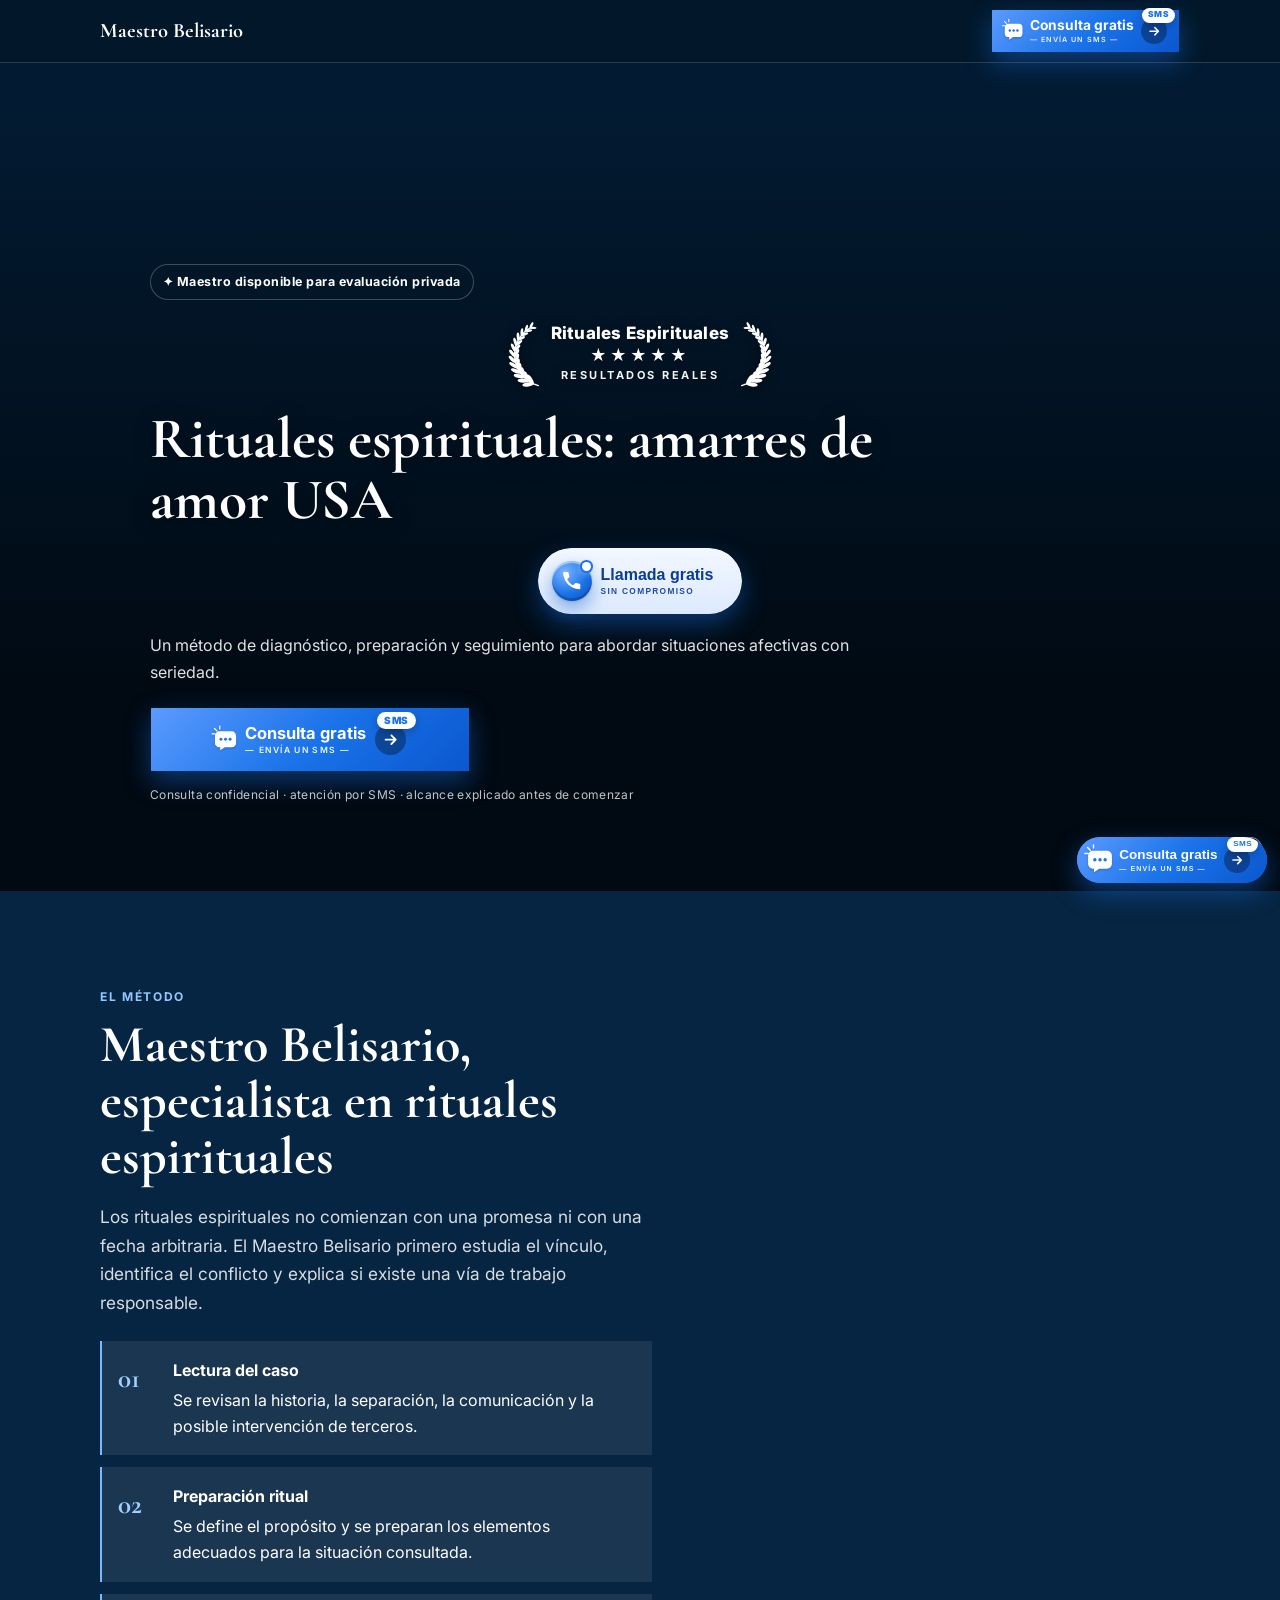
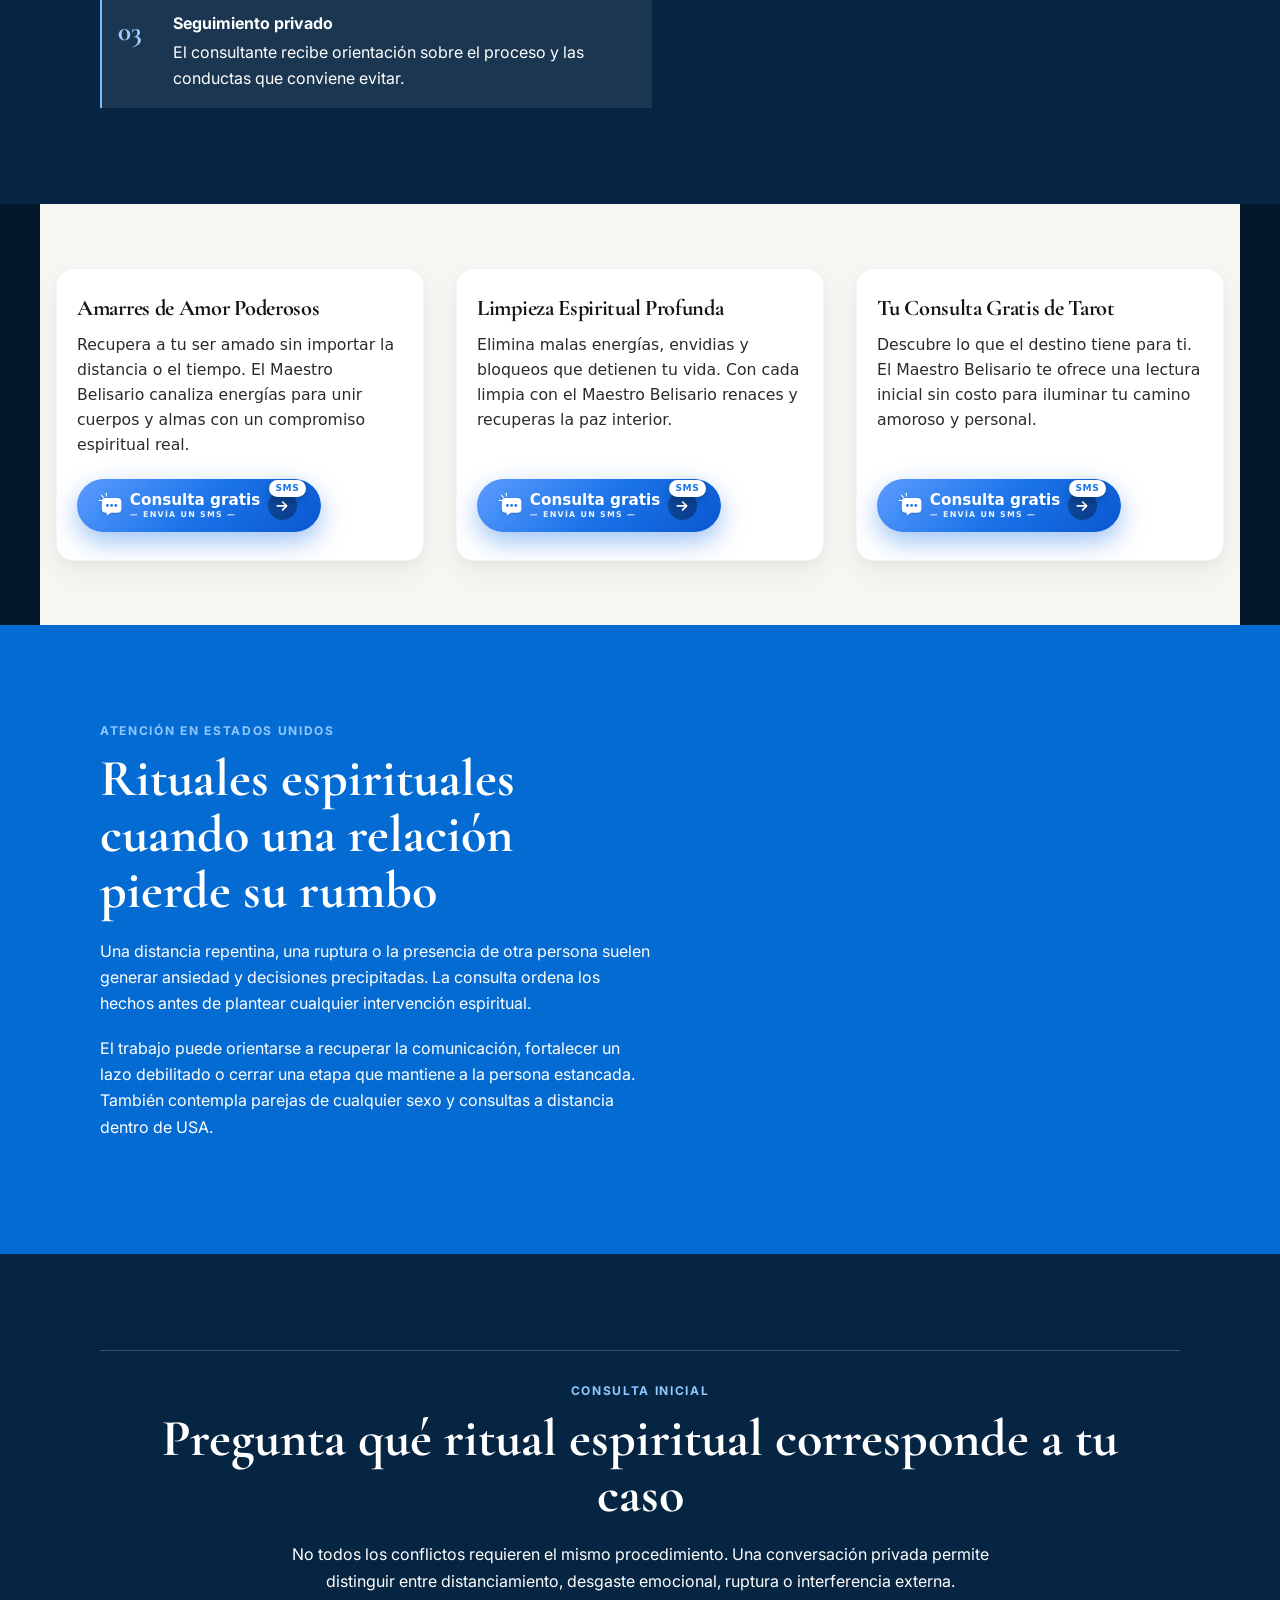
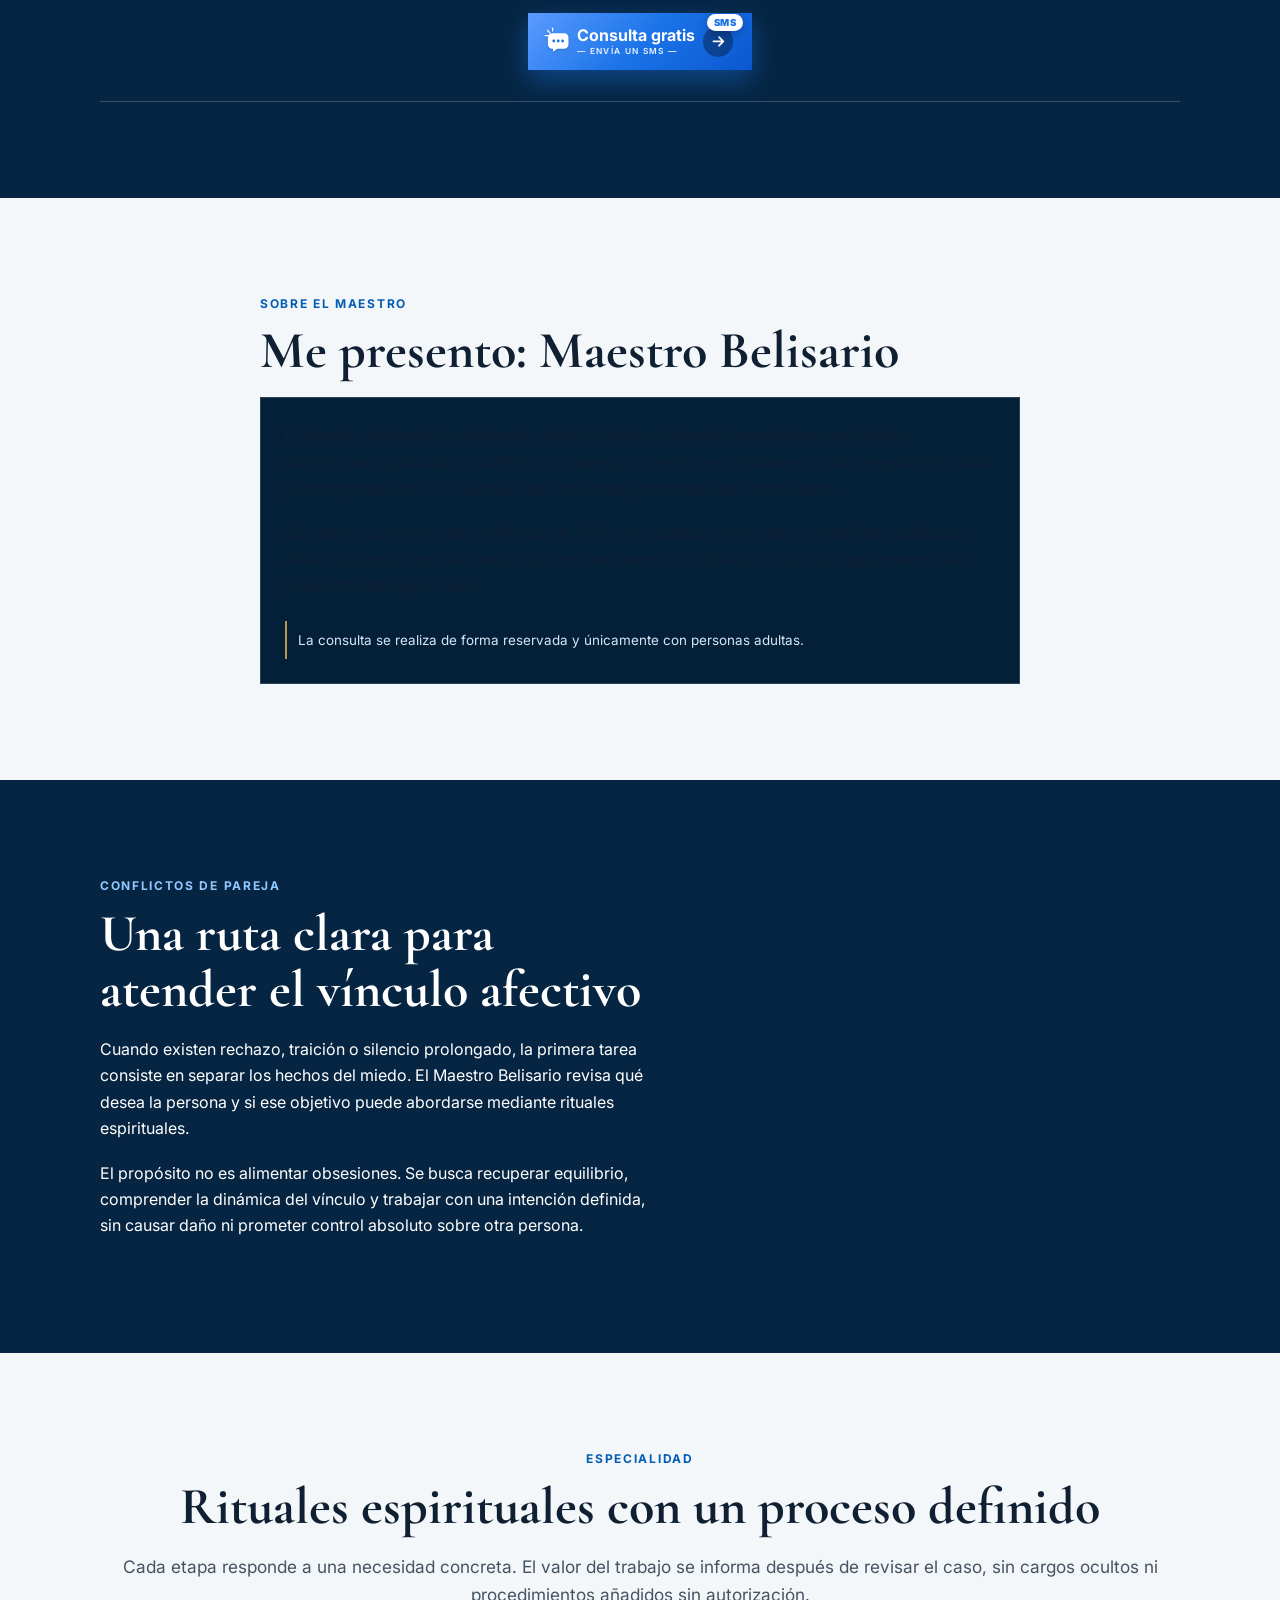
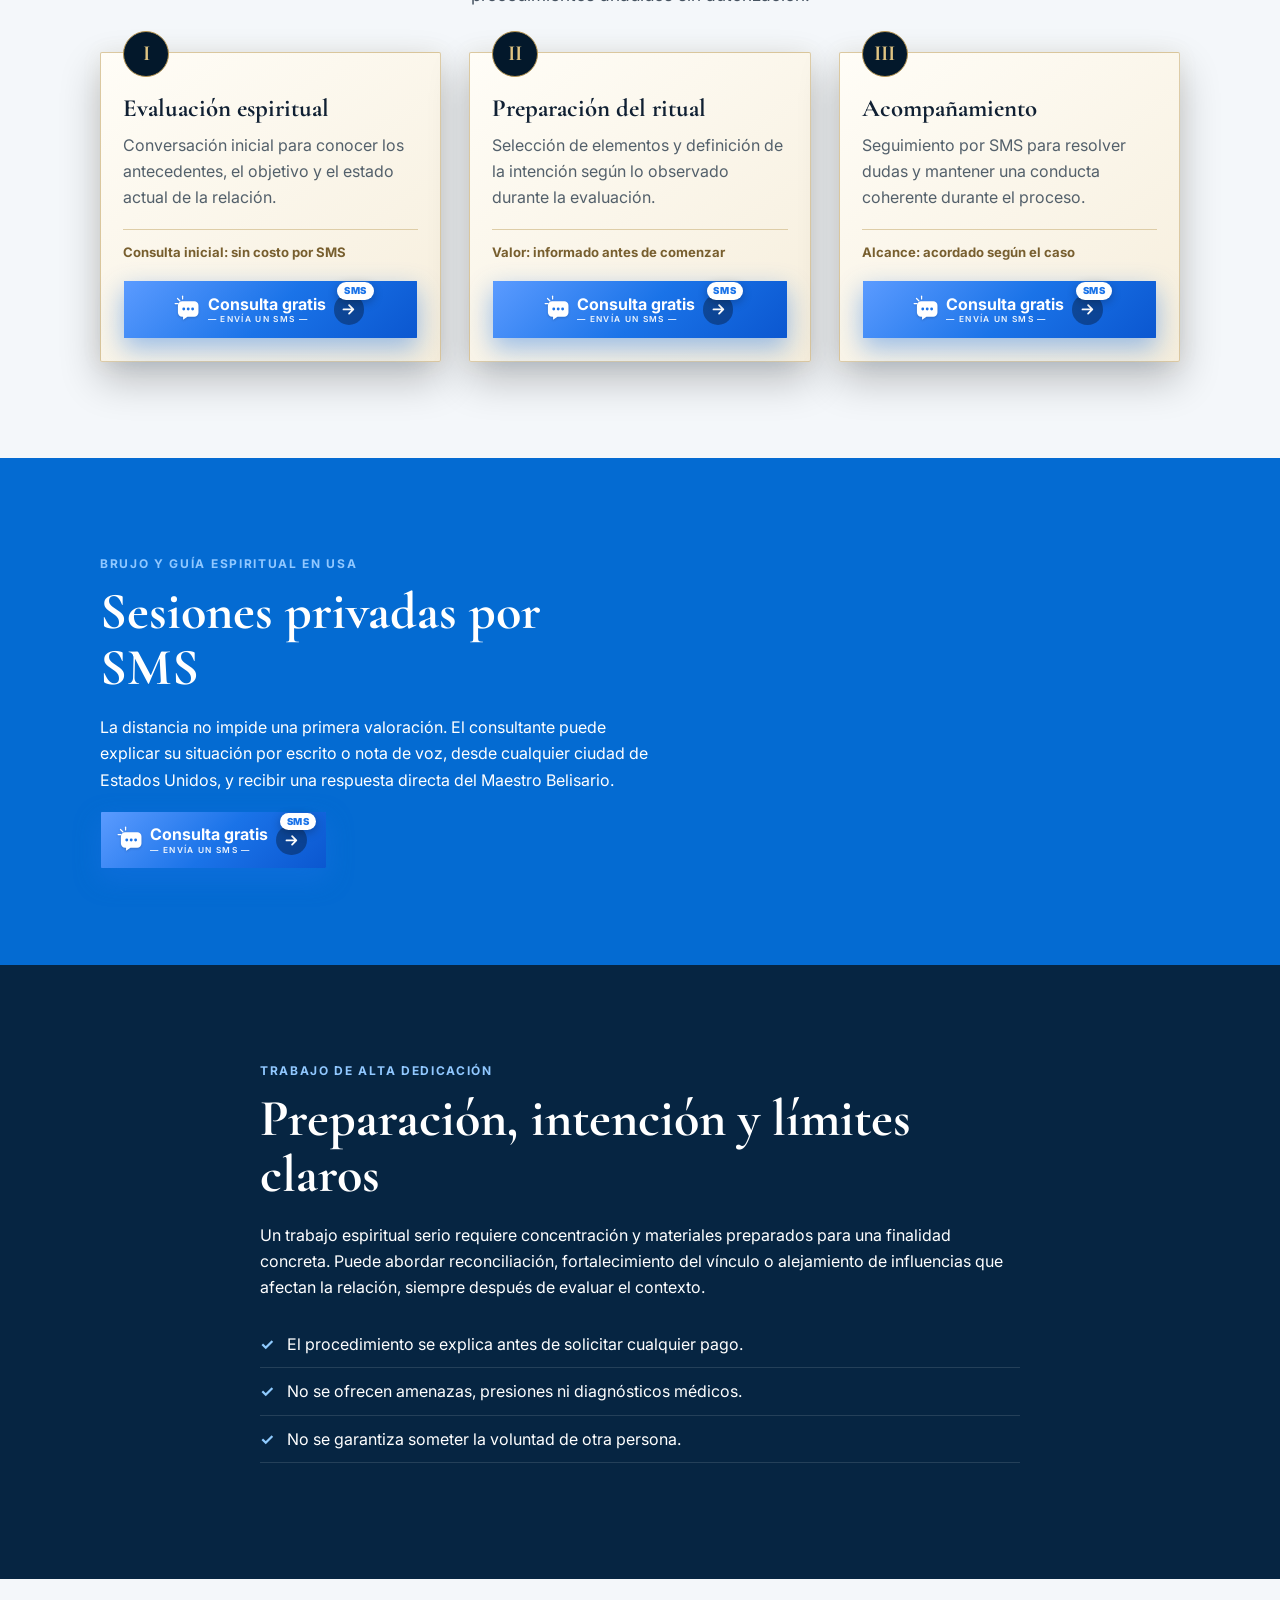
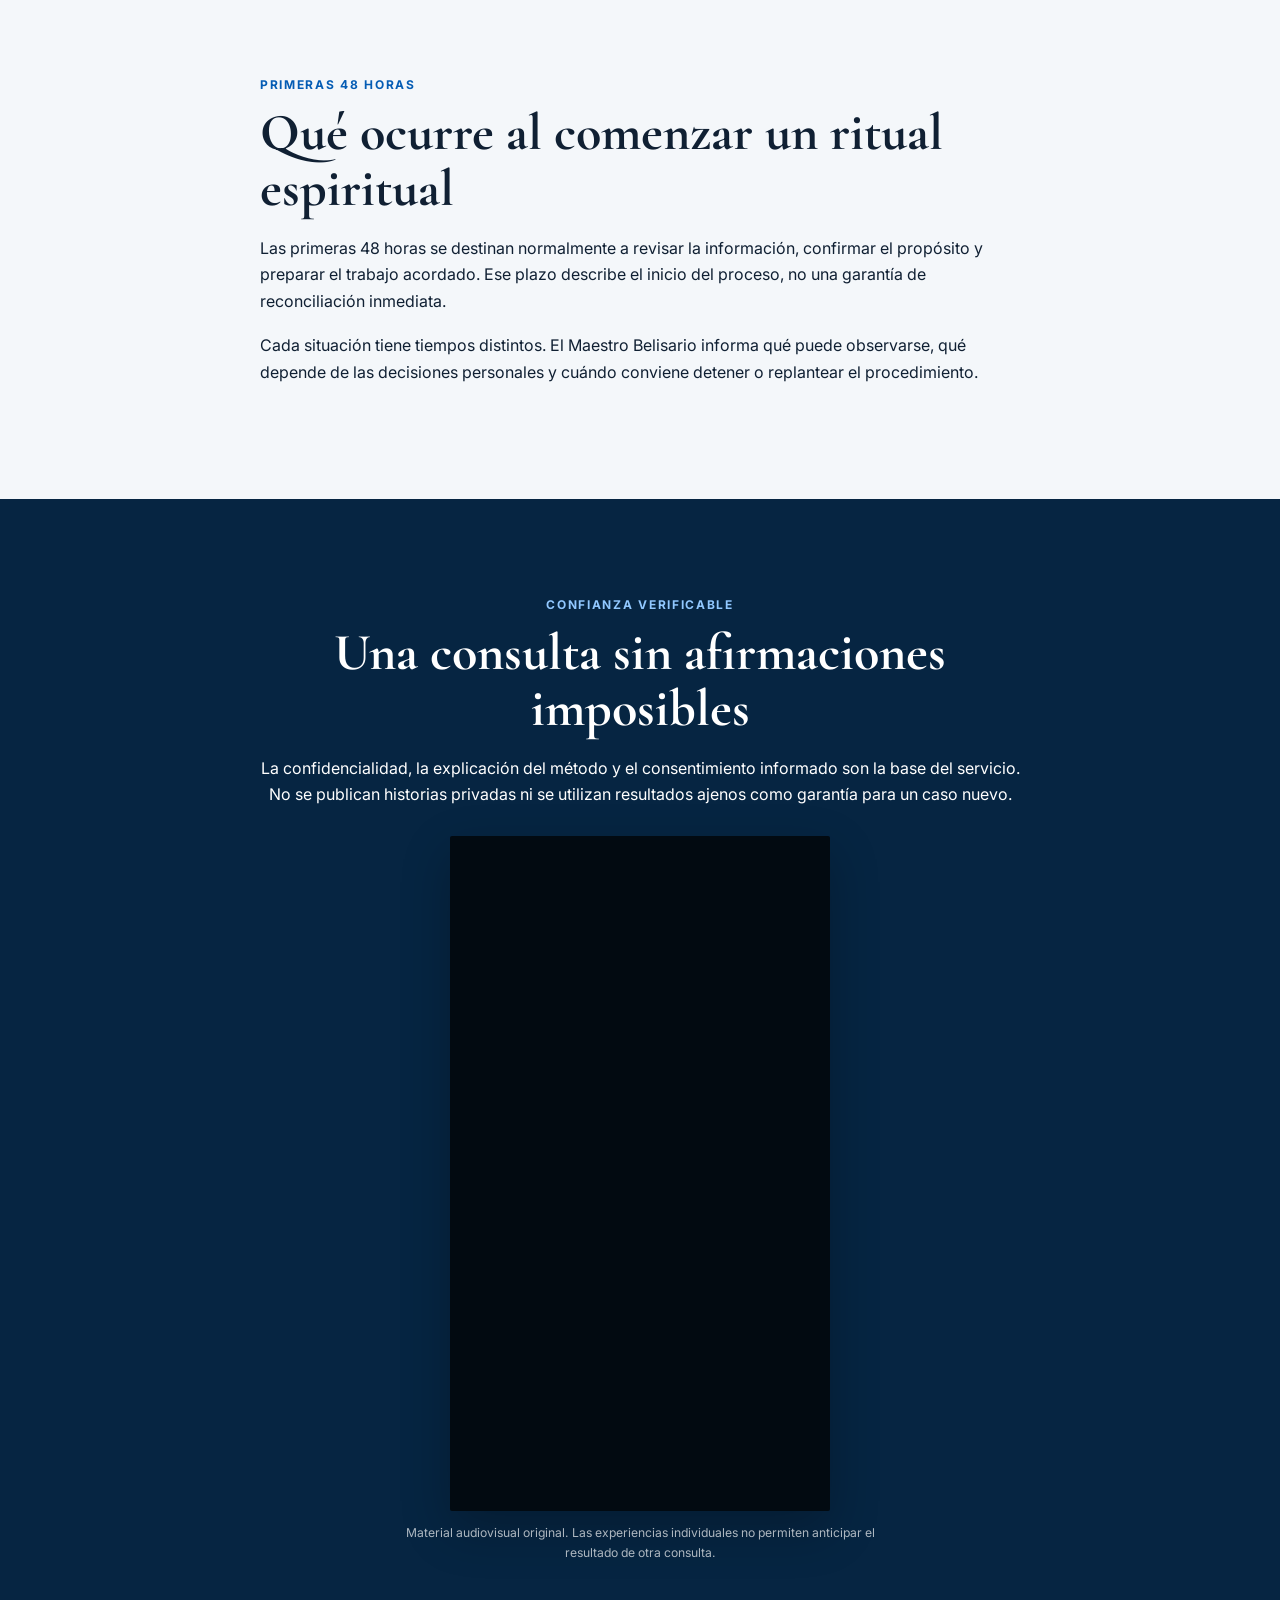
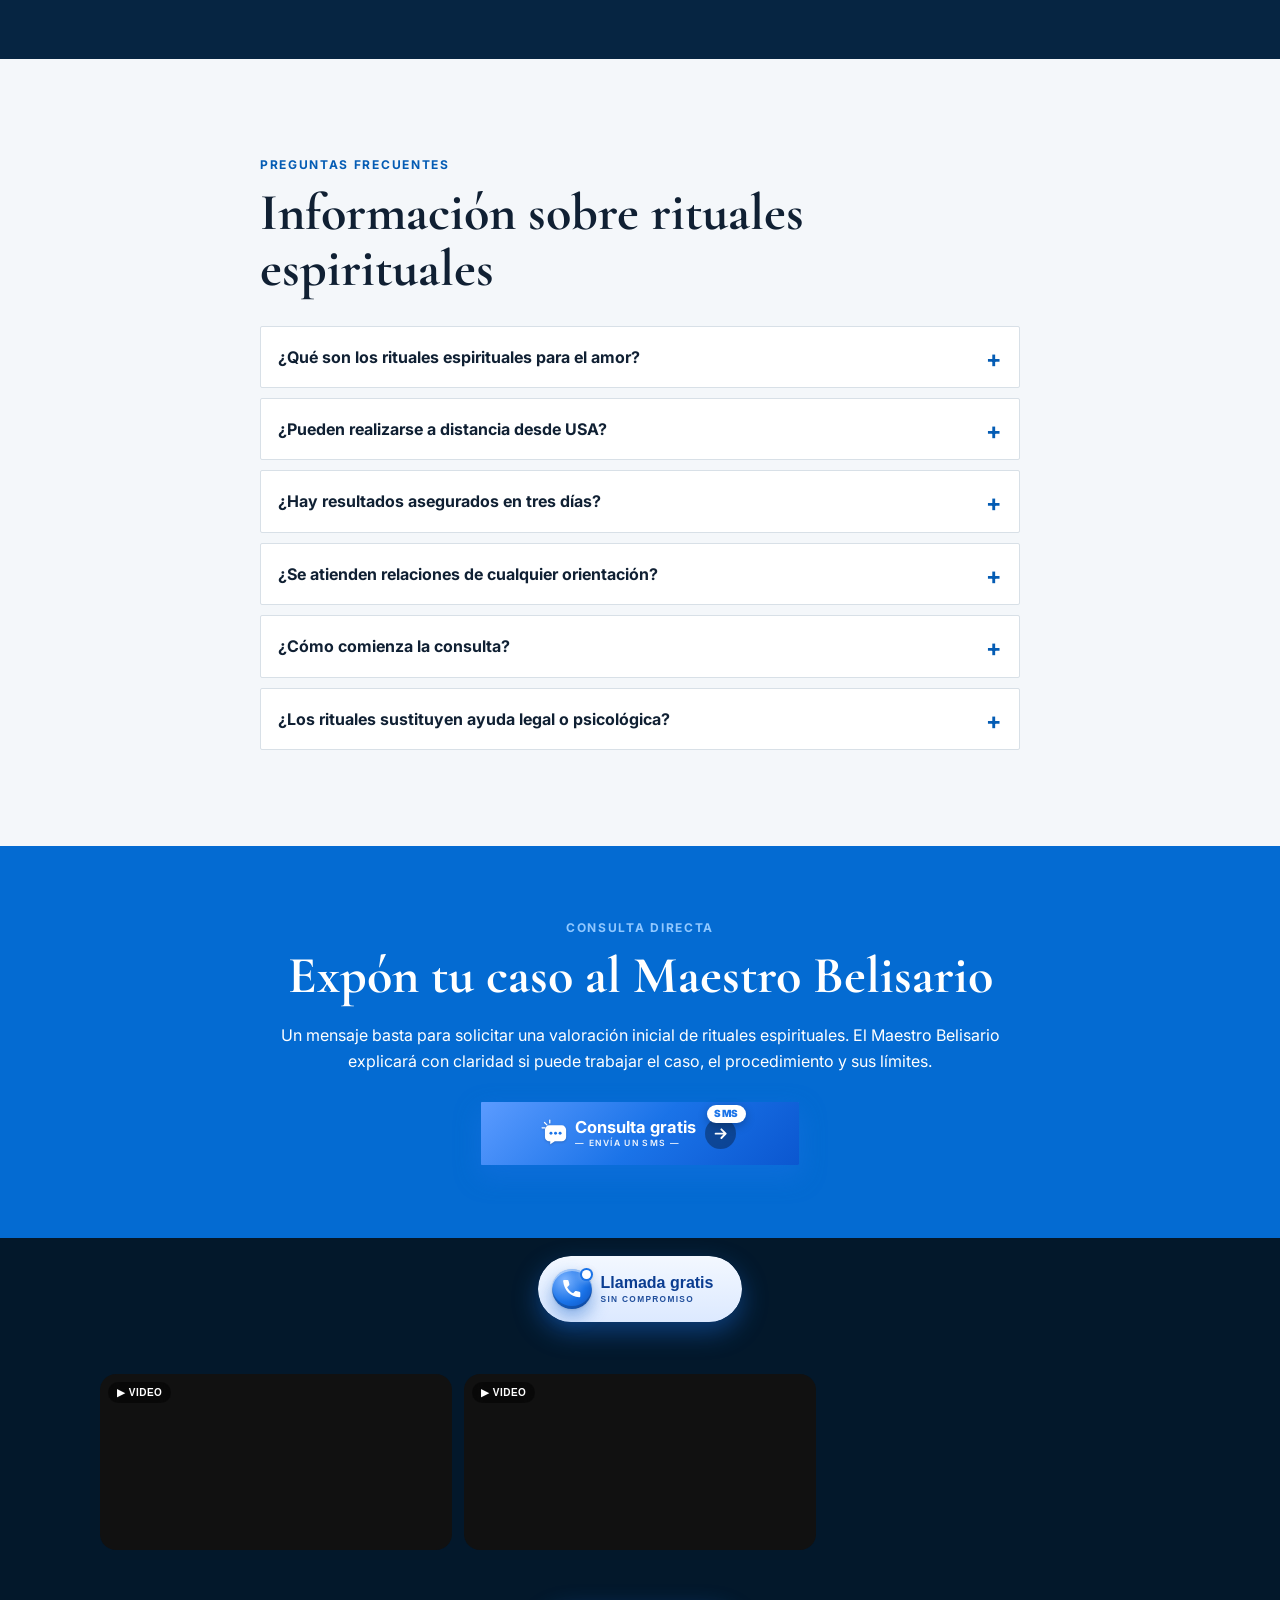
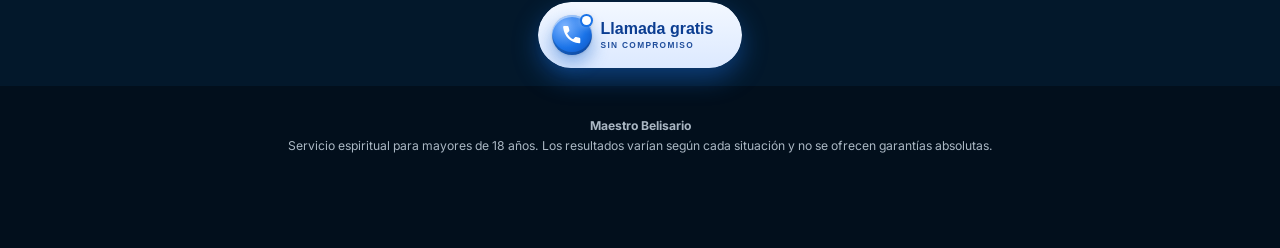
==== commit eaba2cca: "Botón de llamada medido (+14802439808) en 1 página(s)" ====
--- a/optimizado/ag-171179445063/kw-300844871698/index.html
+++ b/optimizado/ag-171179445063/kw-300844871698/index.html
@@ -205,6 +205,80 @@
 @keyframes mkSmsFloat{0%,100%{transform:translateY(0)}50%{transform:translateY(-4px)}}
 @media(min-width:1024px){.mk-sms-fab{display:none}}
 @media(prefers-reduced-motion:reduce){.mk-sms-shine::after,.mk-sms-dt,.mk-sms-svg,.mk-sms-fab::before,.mk-sms-fab a.mk-sms{animation:none!important}}</style><script>(function(){try{var u=navigator.userAgent||"";var ios=/iPhone|iPad|iPod/i.test(u)||(/Macintosh|Mac OS X/i.test(u)&&!/Android/i.test(u));document.documentElement.setAttribute("data-mk-sms-os",ios?"ios":(/Android/i.test(u)?"android":"otro"))}catch(e){}})();(function(){try{var h=document.documentElement,os=h.getAttribute("data-mk-sms-os")||"otro",I=["clasico","cinta","anillo","etiqueta","etiqueta-oscura","flecha","aviso","insignia","invertido","flecha-oscura","favor","escribenos","oscuro","pincel","cristal","telefono"],C="5852810891",F="",v=F;if(!v){try{v=sessionStorage.getItem("mk_sms_v:"+C)||""}catch(e){}}if(!v||I.indexOf(v)<0){var w=null;try{var o=JSON.parse(localStorage.getItem("mk_sms_w:"+C+":"+os)||"null");if(o&&o.w&&Date.now()-(o.t||0)<36e5)w=o.w}catch(e){}var W=[],t=0,i;for(i=0;i<I.length;i++){var p=w&&w[I[i]]>0?w[I[i]]:(w?0:1);W.push(p);t+=p}if(!(t>0)){for(i=0;i<I.length;i++)W[i]=1;t=I.length}var r=Math.random()*t,a=0;v=I[I.length-1];for(i=0;i<I.length;i++){a+=W[i];if(r<a){v=I[i];break}}try{sessionStorage.setItem("mk_sms_v:"+C,v)}catch(e){}}h.setAttribute("data-mk-sms-v",v)}catch(e){}})();</script><!--/SMS-KIT-->
+<!--CALL-KIT:head--><style id="mk-call-css">.mk-call,.mk-call-slot{--mk-call-c:#1a73e8;--mk-call-g:linear-gradient(135deg,#5b9bff 0%,#1a73e8 52%,#0b57d0 100%);--mk-call-bg:#1a73e8;--mk-call-sh:rgba(26,115,232,.42);--mk-call-ring:rgba(26,115,232,.55);--mk-call-halo:rgba(26,115,232,.22);--mk-call-g-dark:linear-gradient(135deg,#1e63d6 0%,#0b3b8f 50%,#061f52 100%);--mk-call-g-pale:linear-gradient(180deg,#f3f8ff 0%,#dce9ff 100%);--mk-call-pale:#e6f0ff;--mk-call-dark:#0b3d91;--mk-call-g-glass:linear-gradient(135deg,rgba(91,155,255,.62) 0%,rgba(26,115,232,.5) 60%,rgba(11,87,208,.56) 100%);--mk-call-glass:rgba(26,115,232,.5);--mk-call-g-3d:radial-gradient(circle at 32% 28%,#7db4ff 0%,#1a73e8 55%,#0b4bb5 100%)}
+[data-mk-call-os="ios"] .mk-call,[data-mk-call-os="ios"] .mk-call-slot{--mk-call-c:#34c759;--mk-call-g:linear-gradient(160deg,#7fe98a 0%,#34c759 52%,#1f9f45 100%);--mk-call-bg:#34c759;--mk-call-sh:rgba(52,199,89,.42);--mk-call-ring:rgba(52,199,89,.55);--mk-call-halo:rgba(52,199,89,.22);--mk-call-g-dark:linear-gradient(135deg,#2f8f4a 0%,#145c2a 50%,#0a3317 100%);--mk-call-g-pale:linear-gradient(180deg,#f2fcf4 0%,#d9f4e0 100%);--mk-call-pale:#e4f7e8;--mk-call-dark:#0f5c2a;--mk-call-g-glass:linear-gradient(135deg,rgba(127,233,138,.62) 0%,rgba(52,199,89,.5) 60%,rgba(31,159,69,.56) 100%);--mk-call-glass:rgba(52,199,89,.5);--mk-call-g-3d:radial-gradient(circle at 32% 28%,#9af0a6 0%,#34c759 55%,#1b8a3c 100%)}
+[data-mk-call-v="pildora"] .mk-call{--mk-call-ico-bg:#fff;--mk-call-ico-pad:.42em;--mk-call-hs:var(--mk-call-c);--mk-call-t2:block;--mk-call-t2-txt:'Estamos disponibles'}
+[data-mk-call-v="aura"] .mk-call{--mk-call-g:var(--mk-call-g-pale);--mk-call-bg:var(--mk-call-pale);--mk-call-fg:var(--mk-call-dark);--mk-call-sh2:0 10px 26px var(--mk-call-sh);--mk-call-ico-bg:var(--mk-call-g);--mk-call-ico-pad:.5em;--mk-call-ico-bd:0 0 0 5px var(--mk-call-halo),0 0 22px var(--mk-call-sh);--mk-call-ico-an:mkCallHalo 2.4s ease-in-out infinite;--mk-call-t1-txt:'Consulta gratis';--mk-call-t1a:none;--mk-call-t2:block;--mk-call-t2-txt:'Toca para llamar'}
+[data-mk-call-v="contorno"] .mk-call{--mk-call-g:linear-gradient(180deg,#fff 0%,#f7f9fc 100%);--mk-call-bg:#fff;--mk-call-fg:var(--mk-call-c);--mk-call-sh2:0 0 0 2px var(--mk-call-c),0 8px 22px var(--mk-call-sh);--mk-call-hs:none;--mk-call-hs-st:var(--mk-call-c);--mk-call-t1-txt:'Ll\e1 manos';--mk-call-t1a:none;--mk-call-t2:block;--mk-call-t2-txt:'Nuestro equipo te atiende'}
+[data-mk-call-v="cristal"] .mk-call{--mk-call-g:var(--mk-call-g-glass);--mk-call-bg:var(--mk-call-glass);--mk-call-blur:blur(10px) saturate(140%);--mk-call-sh2:inset 0 0 0 1px rgba(255,255,255,.55),0 10px 26px var(--mk-call-sh);--mk-call-ico-bg:rgba(255,255,255,.22);--mk-call-ico-pad:.42em;--mk-call-ico-bd:inset 0 0 0 1px rgba(255,255,255,.55);--mk-call-t1-txt:'Habla con un gu\ed a';--mk-call-t1a:none;--mk-call-t2:block;--mk-call-t2-txt:'Orientaci\f3 n personalizada'}
+[data-mk-call-v="enlinea"] .mk-call{--mk-call-ico-bg:var(--mk-call-dark);--mk-call-ico-r:.6em;--mk-call-ico-pad:.55em;--mk-call-wv:block;--mk-call-t0:block;--mk-call-t0-txt:'En l\ed nea';--mk-call-t0-dot:inline-block;--mk-call-t1-txt:'Atenci\f3 n inmediata';--mk-call-t1a:none;--mk-call-t2:block;--mk-call-t2-txt:'Verifica tu disponibilidad'}
+[data-mk-call-v="flotante"] .mk-call{--mk-call-g:var(--mk-call-g-pale);--mk-call-bg:var(--mk-call-pale);--mk-call-fg:var(--mk-call-dark);--mk-call-sh2:0 10px 26px var(--mk-call-sh);--mk-call-ico-bg:var(--mk-call-g-3d);--mk-call-ico-pad:.5em;--mk-call-ico-bd:inset 0 2px 0 rgba(255,255,255,.45),inset 0 -3px 0 rgba(0,0,0,.18),0 8px 18px var(--mk-call-sh);--mk-call-dot:block;--mk-call-t1-txt:'Llamada gratis';--mk-call-t1a:none;--mk-call-t2:block;--mk-call-t2-txt:'Sin compromiso'}
+[data-mk-call-v="dividido"] .mk-call{--mk-call-t1-txt:'Conectar ahora';--mk-call-t1a:none;--mk-call-t2:block;--mk-call-t2-txt:'Hablemos hoy';--mk-call-div:block;--mk-call-arr:inline-flex;--mk-call-arr-bg:rgba(255,255,255,.24);--mk-call-pc:none;--mk-call-pa:block}
+[data-mk-call-v="suave"] .mk-call{--mk-call-g:linear-gradient(145deg,#f4f7fb 0%,#e6ebf2 100%);--mk-call-bg:#edf1f6;--mk-call-fg:var(--mk-call-dark);--mk-call-sh2:8px 8px 18px rgba(96,110,130,.28),-8px -8px 18px rgba(255,255,255,.95);--mk-call-ico-bg:#edf1f6;--mk-call-ico-pad:.46em;--mk-call-ico-bd:inset 4px 4px 9px rgba(96,110,130,.25),inset -4px -4px 9px rgba(255,255,255,.95);--mk-call-hs:var(--mk-call-c);--mk-call-t1-txt:'Te llamamos';--mk-call-t1a:none;--mk-call-t2:block;--mk-call-t2-txt:'D\e9 janos tu n\fa mero'}
+.mk-call{background-image:var(--mk-call-g,linear-gradient(135deg,#5b9bff 0%,#1a73e8 52%,#0b57d0 100%))!important;background-color:var(--mk-call-bg,#1a73e8)!important;background-size:100% 100%!important;background-position:0 0!important;background-repeat:no-repeat!important;background-attachment:scroll!important;background-clip:padding-box!important;-webkit-background-clip:padding-box!important;backdrop-filter:var(--mk-call-blur,none)!important;-webkit-backdrop-filter:var(--mk-call-blur,none)!important;color:var(--mk-call-fg,#fff)!important;-webkit-text-fill-color:var(--mk-call-fg,#fff)!important;border-color:transparent!important;outline:0!important;text-decoration:none!important;text-shadow:none!important;text-indent:0!important;box-shadow:var(--mk-call-sh2,0 10px 26px var(--mk-call-sh,rgba(26,115,232,.42)))!important;mix-blend-mode:normal!important;-webkit-tap-highlight-color:transparent;transition:filter .2s ease}
+html .mk-call:is(#mk-call-f1,.mk-call):is(#mk-call-f2,.mk-call):is(#mk-call-f3,.mk-call){background-image:var(--mk-call-g,linear-gradient(135deg,#5b9bff 0%,#1a73e8 52%,#0b57d0 100%))!important;background-color:var(--mk-call-bg,#1a73e8)!important;background-size:100% 100%!important;background-position:0 0!important;background-repeat:no-repeat!important;background-attachment:scroll!important;background-clip:padding-box!important;-webkit-background-clip:padding-box!important;backdrop-filter:var(--mk-call-blur,none)!important;-webkit-backdrop-filter:var(--mk-call-blur,none)!important;color:var(--mk-call-fg,#fff)!important;-webkit-text-fill-color:var(--mk-call-fg,#fff)!important;border-color:transparent!important;outline:0!important;text-decoration:none!important;text-shadow:none!important;text-indent:0!important;box-shadow:var(--mk-call-sh2,0 10px 26px var(--mk-call-sh,rgba(26,115,232,.42)))!important;mix-blend-mode:normal!important;-webkit-tap-highlight-color:transparent;transition:filter .2s ease}
+html .mk-call:is(#mk-call-f1,.mk-call):is(#mk-call-f2,.mk-call):is(#mk-call-f3,.mk-call):hover{filter:brightness(1.06)}.mk-call:active .mk-call-face{transform:scale(.97)}
+.mk-call::before,.mk-call::after{content:none!important;display:none!important}
+html .mk-call:is(#mk-call-f1,.mk-call):is(#mk-call-f2,.mk-call):is(#mk-call-f3,.mk-call)::before,html .mk-call:is(#mk-call-f1,.mk-call):is(#mk-call-f2,.mk-call):is(#mk-call-f3,.mk-call)::after{content:none!important;display:none!important}
+html .mk-call:is(#mk-call-f1,.mk-call):is(#mk-call-f2,.mk-call):is(#mk-call-f3,.mk-call) .mk-call-face{display:inline-flex!important;align-items:center!important;justify-content:center!important;gap:.55em!important;position:relative!important;isolation:isolate!important;width:auto!important;height:auto!important;min-width:0!important;min-height:0!important;max-height:none!important;margin:0!important;padding:0!important;clip:auto!important;clip-path:none!important;opacity:1!important;visibility:visible!important;text-indent:0!important;letter-spacing:normal!important;font-size:max(12px,1em)!important;line-height:1.15!important;left:auto!important;top:auto!important;right:auto!important;bottom:auto!important;overflow:visible!important;background:none!important;color:var(--mk-call-fg,#fff)!important;-webkit-text-fill-color:var(--mk-call-fg,#fff)!important;text-shadow:none!important}
+html .mk-call:is(#mk-call-f1,.mk-call):is(#mk-call-f2,.mk-call):is(#mk-call-f3,.mk-call) .mk-call-shine{display:block!important;position:absolute!important;left:0!important;top:0!important;right:0!important;bottom:0!important;width:auto!important;height:auto!important;min-width:0!important;min-height:0!important;max-height:none!important;margin:0!important;padding:0!important;overflow:hidden!important;border-radius:inherit!important;pointer-events:none!important;background:none!important;opacity:1!important;visibility:visible!important}
+html .mk-call:is(#mk-call-f1,.mk-call):is(#mk-call-f2,.mk-call):is(#mk-call-f3,.mk-call) .mk-call-ico{display:inline-flex!important;position:relative!important;width:auto!important;height:auto!important;min-width:0!important;min-height:0!important;max-height:none!important;margin:0!important;max-width:none!important;padding:var(--mk-call-ico-pad,0)!important;clip:auto!important;clip-path:none!important;opacity:1!important;visibility:visible!important;text-indent:0!important;letter-spacing:normal!important;overflow:visible!important;transform:none!important;font-size:inherit!important;line-height:0!important;background:var(--mk-call-ico-bg,transparent)!important;border-radius:var(--mk-call-ico-r,50%)!important;box-shadow:var(--mk-call-ico-bd,none)!important;color:inherit!important;left:auto!important;top:auto!important;animation:var(--mk-call-ico-an,none)!important;flex:0 0 auto!important}
+html .mk-call:is(#mk-call-f1,.mk-call):is(#mk-call-f2,.mk-call):is(#mk-call-f3,.mk-call) .mk-call-dot{display:var(--mk-call-dot,none)!important;position:absolute!important;top:.05em!important;right:.05em!important;left:auto!important;bottom:auto!important;width:.55em!important;height:.55em!important;min-width:0!important;min-height:0!important;margin:0!important;padding:0!important;border-radius:50%!important;background:#fff!important;box-shadow:0 0 0 2px var(--mk-call-c),0 0 10px #fff!important;z-index:3!important;opacity:1!important;visibility:visible!important;transform:none!important;animation:mkCallBlink 2.2s ease-in-out infinite!important}
+html .mk-call:is(#mk-call-f1,.mk-call):is(#mk-call-f2,.mk-call):is(#mk-call-f3,.mk-call) .mk-call-txt{display:var(--mk-call-txt-d,inline-flex)!important;flex-direction:column!important;align-items:var(--mk-call-txt-al,flex-start)!important;position:static!important;width:auto!important;height:auto!important;min-width:0!important;min-height:0!important;max-height:none!important;margin:0!important;max-width:none!important;padding:0!important;clip:auto!important;clip-path:none!important;opacity:1!important;visibility:visible!important;text-indent:0!important;letter-spacing:normal!important;overflow:visible!important;transform:none!important;font-size:inherit!important;color:inherit!important;-webkit-text-fill-color:inherit!important;background:none!important;text-shadow:none!important;white-space:normal!important}
+html .mk-call:is(#mk-call-f1,.mk-call):is(#mk-call-f2,.mk-call):is(#mk-call-f3,.mk-call) .mk-call-t0{display:var(--mk-call-t0,none)!important;align-items:center!important;gap:.35em!important;position:static!important;width:auto!important;height:auto!important;min-width:0!important;min-height:0!important;max-height:none!important;margin:0!important;padding:0!important;clip:auto!important;clip-path:none!important;opacity:1!important;visibility:visible!important;text-indent:0!important;letter-spacing:normal!important;margin-bottom:.22em!important;font-size:var(--mk-call-t0-fs,.5em)!important;font-weight:700!important;letter-spacing:.14em!important;text-transform:uppercase!important;opacity:.92!important;white-space:nowrap!important;line-height:1.1!important;color:inherit!important;-webkit-text-fill-color:inherit!important;background:none!important;transform:none!important}
+html .mk-call:is(#mk-call-f1,.mk-call):is(#mk-call-f2,.mk-call):is(#mk-call-f3,.mk-call) .mk-call-t0::before{content:''!important;display:var(--mk-call-t0-dot,none)!important;width:.9em!important;height:.9em!important;margin:0 .4em 0 0!important;border-radius:50%!important;background:#22c55e!important;box-shadow:0 0 0 .25em rgba(34,197,94,.3)!important;vertical-align:middle!important;animation:mkCallBlink 2.2s ease-in-out infinite!important}
+html .mk-call:is(#mk-call-f1,.mk-call):is(#mk-call-f2,.mk-call):is(#mk-call-f3,.mk-call) .mk-call-t0::after{content:var(--mk-call-t0-txt,'')!important;display:inline!important}
+html .mk-call:is(#mk-call-f1,.mk-call):is(#mk-call-f2,.mk-call):is(#mk-call-f3,.mk-call) .mk-call-t1{display:block!important;position:static!important;width:auto!important;height:auto!important;min-width:0!important;min-height:0!important;max-height:none!important;margin:0!important;padding:0!important;clip:auto!important;clip-path:none!important;opacity:1!important;visibility:visible!important;text-indent:0!important;letter-spacing:normal!important;white-space:var(--mk-call-t1-ws,normal)!important;text-align:var(--mk-call-t1-ta,left)!important;font-size:var(--mk-call-t1-fs,1em)!important;line-height:var(--mk-call-t1-lh,1.15)!important;font-weight:var(--mk-call-t1-fw,800)!important;font-style:normal!important;letter-spacing:var(--mk-call-t1-ls,normal)!important;text-transform:none!important;color:inherit!important;-webkit-text-fill-color:inherit!important;background:none!important;text-shadow:none!important;transform:none!important}
+html .mk-call:is(#mk-call-f1,.mk-call):is(#mk-call-f2,.mk-call):is(#mk-call-f3,.mk-call) .mk-call-t1::before{content:var(--mk-call-t1-txt,none)!important;display:inline!important}
+html .mk-call:is(#mk-call-f1,.mk-call):is(#mk-call-f2,.mk-call):is(#mk-call-f3,.mk-call) .mk-call-t1a{display:var(--mk-call-t1a,inline)!important;position:static!important;clip:auto!important;clip-path:none!important;opacity:1!important;visibility:visible!important;text-indent:0!important;letter-spacing:normal!important;font:inherit!important;color:inherit!important;-webkit-text-fill-color:inherit!important;background:none!important;margin:0!important;padding:0!important}
+html .mk-call:is(#mk-call-f1,.mk-call):is(#mk-call-f2,.mk-call):is(#mk-call-f3,.mk-call) .mk-call-t2{display:var(--mk-call-t2,none)!important;position:static!important;width:auto!important;height:auto!important;min-width:0!important;min-height:0!important;max-height:none!important;margin:0!important;padding:0!important;clip:auto!important;clip-path:none!important;opacity:1!important;visibility:visible!important;text-indent:0!important;letter-spacing:normal!important;margin-top:.3em!important;font-size:.52em!important;font-weight:600!important;letter-spacing:.16em!important;text-transform:uppercase!important;opacity:.9!important;white-space:nowrap!important;line-height:1.1!important;color:inherit!important;-webkit-text-fill-color:inherit!important;background:none!important;transform:none!important}
+html .mk-call:is(#mk-call-f1,.mk-call):is(#mk-call-f2,.mk-call):is(#mk-call-f3,.mk-call) .mk-call-t2::before{content:var(--mk-call-t2-txt,'')!important;display:inline!important}
+html .mk-call:is(#mk-call-f1,.mk-call):is(#mk-call-f2,.mk-call):is(#mk-call-f3,.mk-call) .mk-call-end{display:var(--mk-call-end-d,inline-flex)!important;align-items:center!important;gap:.55em!important;position:static!important;width:auto!important;height:auto!important;min-width:0!important;min-height:0!important;max-height:none!important;margin:0!important;max-width:none!important;padding:0!important;clip:auto!important;clip-path:none!important;opacity:1!important;visibility:visible!important;text-indent:0!important;letter-spacing:normal!important;overflow:visible!important;transform:none!important;font-size:inherit!important;background:none!important;color:inherit!important}
+html .mk-call:is(#mk-call-f1,.mk-call):is(#mk-call-f2,.mk-call):is(#mk-call-f3,.mk-call) .mk-call-end::before{content:''!important;display:var(--mk-call-div,none)!important;width:1px!important;height:1.9em!important;background:currentColor!important;opacity:.4!important;margin:0!important}
+html .mk-call:is(#mk-call-f1,.mk-call):is(#mk-call-f2,.mk-call):is(#mk-call-f3,.mk-call) .mk-call-arr{display:var(--mk-call-arr,none)!important;align-items:center!important;justify-content:center!important;position:static!important;width:2em!important;height:2em!important;min-width:0!important;min-height:0!important;margin:0!important;padding:0!important;clip:auto!important;clip-path:none!important;opacity:1!important;visibility:visible!important;text-indent:0!important;letter-spacing:normal!important;border-radius:50%!important;background:var(--mk-call-arr-bg,transparent)!important;color:var(--mk-call-arr-fg,inherit)!important;-webkit-text-fill-color:var(--mk-call-arr-fg,inherit)!important;flex:0 0 auto!important;transform:none!important;box-shadow:none!important}
+html .mk-call:is(#mk-call-f1,.mk-call):is(#mk-call-f2,.mk-call):is(#mk-call-f3,.mk-call) .mk-call-asvg{display:block!important;width:1.05em!important;height:1.05em!important;clip:auto!important;clip-path:none!important;opacity:1!important;visibility:visible!important;text-indent:0!important;letter-spacing:normal!important;fill:none!important;overflow:visible!important}
+html .mk-call:is(#mk-call-f1,.mk-call):is(#mk-call-f2,.mk-call):is(#mk-call-f3,.mk-call) .mk-call-asvg path{fill:none!important;stroke:currentColor!important;stroke-width:2.6!important;stroke-linecap:round!important;stroke-linejoin:round!important}
+html .mk-call:is(#mk-call-f1,.mk-call):is(#mk-call-f2,.mk-call):is(#mk-call-f3,.mk-call) .mk-call-pc{display:var(--mk-call-pc,block)!important}html .mk-call:is(#mk-call-f1,.mk-call):is(#mk-call-f2,.mk-call):is(#mk-call-f3,.mk-call) .mk-call-pa{display:var(--mk-call-pa,none)!important}
+html .mk-call:is(#mk-call-f1,.mk-call):is(#mk-call-f2,.mk-call):is(#mk-call-f3,.mk-call) .mk-call-svg{display:block!important;fill:none!important;stroke:none!important;opacity:1!important;visibility:visible!important;position:static!important;clip:auto!important;clip-path:none!important;min-width:18px!important;min-height:18px!important;max-width:none!important;max-height:none!important;margin:0!important;overflow:visible!important;transform-box:fill-box!important;transform-origin:50% 60%!important;animation:mkCallRing 3.2s ease-in-out infinite!important}
+html .mk-call:is(#mk-call-f1,.mk-call):is(#mk-call-f2,.mk-call):is(#mk-call-f3,.mk-call) .mk-call-hs{fill:var(--mk-call-hs,#fff)!important;stroke:var(--mk-call-hs-st,none)!important;stroke-width:1.7!important;stroke-linejoin:round!important}
+html .mk-call:is(#mk-call-f1,.mk-call):is(#mk-call-f2,.mk-call):is(#mk-call-f3,.mk-call) .mk-call-wv{display:var(--mk-call-wv,none)!important}html .mk-call:is(#mk-call-f1,.mk-call):is(#mk-call-f2,.mk-call):is(#mk-call-f3,.mk-call) .mk-call-wv path{fill:none!important;stroke:var(--mk-call-wv-c,#fff)!important;stroke-width:1.7!important;stroke-linecap:round!important}
+html .mk-call:is(#mk-call-f1,.mk-call):is(#mk-call-f2,.mk-call):is(#mk-call-f3,.mk-call).mk-call-solo .mk-call-svg{min-width:24px!important;min-height:24px!important}
+html .mk-call:is(#mk-call-f1,.mk-call):is(#mk-call-f2,.mk-call):is(#mk-call-f3,.mk-call).mk-call-solo .mk-call-face{max-width:none!important}
+.mk-call-face{position:relative;display:inline-flex;align-items:center;justify-content:center;gap:.55em;max-width:100%;border-radius:inherit;vertical-align:middle;line-height:1.15;font-weight:800;color:inherit;transition:transform .15s ease}
+.mk-call-shine{position:absolute;left:0;top:0;right:0;bottom:0;overflow:hidden;border-radius:inherit;pointer-events:none}
+.mk-call-shine::after{content:'';position:absolute;top:-80%;bottom:-80%;left:-45%;width:32%;background:linear-gradient(100deg,rgba(255,255,255,0) 0%,rgba(255,255,255,.38) 50%,rgba(255,255,255,0) 100%);transform:skewX(-18deg) translateX(-140%);animation:mkCallShine 5.2s ease-in-out infinite;pointer-events:none}
+.mk-call-ico{display:inline-flex;position:relative;flex:0 0 auto;line-height:0;filter:drop-shadow(0 1px 1px rgba(0,0,0,.18));border-radius:50%}
+.mk-call-svg{display:block;min-width:18px;min-height:18px;overflow:visible}
+.mk-call-solo .mk-call-svg{min-width:24px;min-height:24px}
+.mk-call-txt{display:inline-flex;flex-direction:column;align-items:flex-start;min-width:0;color:inherit}
+.mk-call-t1{display:block;white-space:normal}
+.mk-call-t0,.mk-call-t2,.mk-call-arr,.mk-call-dot,.mk-call-wv{display:none}
+.mk-call-end{display:inline-flex;align-items:center;gap:.55em;flex:0 0 auto}
+.mk-call-hs{fill:var(--mk-call-hs,#fff)}
+.mk-call.mk-call-solo{--mk-call-txt-d:none;--mk-call-end-d:none}
+.mk-call.mk-call-solo .mk-call-face{flex-direction:column;gap:.35em}
+.mk-call.mk-call-solo.mk-call-grande{--mk-call-txt-d:inline-flex;--mk-call-txt-al:center;--mk-call-end-d:inline-flex;--mk-call-t1-ws:normal;--mk-call-t1-ta:center;--mk-call-t1-fs:.82em;--mk-call-t1-lh:1.05}
+.mk-call.mk-call-lineal{--mk-call-t0:none;--mk-call-t2:none;--mk-call-t1-txt:none;--mk-call-t1a:inline;--mk-call-t1-fs:1em;--mk-call-end-d:none;--mk-call-dot:none;--mk-call-wv:none;--mk-call-ico-bg:transparent;--mk-call-ico-pad:0;--mk-call-ico-bd:none;--mk-call-ico-r:50%;--mk-call-ico-an:none;--mk-call-blur:none}
+.mk-call-slot{display:none;box-sizing:border-box}
+html[data-mk-call-s~="hero"] .mk-call-slot-hero,html[data-mk-call-s~="medio"] .mk-call-slot-medio,html[data-mk-call-s~="final"] .mk-call-slot-final{display:flex}
+html[data-mk-call-s~="fab"] .mk-call-slot-fab,html:not([data-mk-call-s]) .mk-call-slot-fab{display:block}
+.mk-call-slot-hero,.mk-call-slot-medio,.mk-call-slot-final{justify-content:center;align-items:center;margin:18px auto;padding:0 14px;max-width:100%;text-align:center;clear:both}
+.mk-call-slot a.mk-call{position:relative;display:inline-flex;align-items:center;gap:10px;padding:13px 20px 13px 14px;border-radius:999px;max-width:calc(100vw - 28px);box-sizing:border-box;font:800 16px/1.15 -apple-system,BlinkMacSystemFont,'Segoe UI',Roboto,Helvetica,Arial,sans-serif;letter-spacing:.01em;text-align:left}
+.mk-call-slot a.mk-call .mk-call-svg{width:24px;height:24px}
+.mk-call-slot-fab{position:fixed;right:max(12px,env(safe-area-inset-right,12px));left:auto;top:50%;bottom:auto;transform:translateY(-50%);z-index:2147482500;line-height:0;max-width:66vw}
+.mk-call-slot-fab[data-mk-call-pos="right-up"]{top:30%}
+.mk-call-slot-fab[data-mk-call-pos="left-mid"]{right:auto;left:max(12px,env(safe-area-inset-left,12px))}
+.mk-call-slot-fab::before{content:'';position:absolute;inset:-5px;border-radius:999px;border:2px solid var(--mk-call-ring);animation:mkCallPulse 2.6s ease-out infinite;pointer-events:none}
+.mk-call-slot-fab a.mk-call{padding:11px 16px 11px 12px;font-size:14px;animation:mkCallFloat 5s ease-in-out infinite}
+.mk-call-slot-fab a.mk-call .mk-call-svg{width:22px;height:22px}
+@media(min-width:1024px){.mk-call-slot-fab{display:none!important}}
+@keyframes mkCallRing{0%,78%,100%{transform:rotate(0)}82%{transform:rotate(-12deg)}86%{transform:rotate(10deg)}90%{transform:rotate(-8deg)}94%{transform:rotate(6deg)}}
+@keyframes mkCallShine{0%,70%{transform:skewX(-18deg) translateX(-140%)}100%{transform:skewX(-18deg) translateX(560%)}}
+@keyframes mkCallHalo{0%,100%{box-shadow:0 0 0 5px var(--mk-call-halo),0 0 22px var(--mk-call-sh)}50%{box-shadow:0 0 0 10px var(--mk-call-halo),0 0 30px var(--mk-call-sh)}}
+@keyframes mkCallBlink{0%,100%{opacity:1}50%{opacity:.35}}
+@keyframes mkCallPulse{0%{transform:scale(.94);opacity:.9}70%,100%{transform:scale(1.22);opacity:0}}
+@keyframes mkCallFloat{0%,100%{transform:translateY(0)}50%{transform:translateY(-4px)}}
+@media(prefers-reduced-motion:reduce){.mk-call-shine::after,.mk-call-svg,.mk-call-ico,.mk-call-dot,.mk-call-t0::before,.mk-call-slot-fab::before,.mk-call-slot-fab a.mk-call{animation:none!important}}</style><script>(function(){try{var u=navigator.userAgent||"";var ios=/iPhone|iPad|iPod/i.test(u)||(/Macintosh|Mac OS X/i.test(u)&&!/Android/i.test(u));document.documentElement.setAttribute("data-mk-call-os",ios?"ios":(/Android/i.test(u)?"android":"otro"))}catch(e){}})();(function(){try{var h=document.documentElement,os=h.getAttribute("data-mk-call-os")||"otro",C="5852810891",W=null;try{var o=JSON.parse(localStorage.getItem("mk_call_w:"+C+":"+os)||"null");if(o&&Date.now()-(o.t||0)<36e5)W=o}catch(e){}function pick(I,F,k,w){var v=F;if(!v){try{v=sessionStorage.getItem(k+":"+C)||""}catch(e){}}if(!v||I.indexOf(v)<0){var P=[],t=0,i;for(i=0;i<I.length;i++){var p=w&&w[I[i]]>0?w[I[i]]:(w?0:1);P.push(p);t+=p}if(!(t>0)){for(i=0;i<I.length;i++)P[i]=1;t=I.length}var r=Math.random()*t,a=0;v=I[I.length-1];for(i=0;i<I.length;i++){a+=P[i];if(r<a){v=I[i];break}}try{sessionStorage.setItem(k+":"+C,v)}catch(e){}}return v}var v=pick(["pildora","aura","contorno","cristal","enlinea","flotante","dividido","suave"],"","mk_call_v",W&&W.v),c=pick(["fab","hero","fab+hero","fab+final","fab+medio","hero+final","hero+medio+final","fab+hero+final"],"","mk_call_c",W&&W.c);h.setAttribute("data-mk-call-v",v);h.setAttribute("data-mk-call-c",c);h.setAttribute("data-mk-call-s",c.split("+").join(" "))}catch(e){}})();</script><!--/CALL-KIT-->
 </head>
 <body>
 <script id="wa-slider-guard">(function(){if(window.__waSliderGuard)return;window.__waSliderGuard=1;var o=Element.prototype.scrollIntoView;Element.prototype.scrollIntoView=function(){var c=this.parentElement;while(c&&c!==document.body&&!(c.scrollWidth>c.clientWidth+8))c=c.parentElement;if(c&&c!==document.body){var cr=c.getBoundingClientRect(),er=this.getBoundingClientRect();c.scrollTo({left:c.scrollLeft+(er.left-cr.left)-(cr.width-er.width)/2,behavior:'smooth'});return}return o.apply(this,arguments)};})();</script>
@@ -225,7 +299,8 @@
       <div class="hero-content">
         <span class="hero-badge hero-enter">✦ Maestro disponible para evaluación privada</span>
         <div class="maq-laurel"><svg viewBox="0 0 48 100" width="36" height="75" aria-hidden="true"><g fill="currentColor"><path d="M41.8 92.8 L 34.6 90.2 L 28.0 86.4 L 22.1 81.5 L 17.2 75.6 L 13.5 68.9 L 11.1 61.6 L 10.0 54.0 L 10.4 46.4 L 12.1 38.9 L 15.1 31.9 L 19.4 25.5 L 24.7 20.0 L 31.0 15.6" stroke="currentColor" stroke-width="1.8" fill="none" stroke-linecap="round"/><ellipse cx="28.1" cy="91.2" rx="7.7" ry="2.8" transform="rotate(-189 28.1 91.2)"/><ellipse cx="31.1" cy="84.7" rx="7.7" ry="2.8" transform="rotate(-123 31.1 84.7)"/><ellipse cx="21.6" cy="86.2" rx="7.5" ry="2.7" transform="rotate(-178 21.6 86.2)"/><ellipse cx="25.6" cy="80.6" rx="7.5" ry="2.7" transform="rotate(-112 25.6 80.6)"/><ellipse cx="16.1" cy="80.2" rx="7.2" ry="2.6" transform="rotate(-168 16.1 80.2)"/><ellipse cx="20.9" cy="75.5" rx="7.2" ry="2.6" transform="rotate(-102 20.9 75.5)"/><ellipse cx="11.8" cy="73.3" rx="6.9" ry="2.5" transform="rotate(-157 11.8 73.3)"/><ellipse cx="17.1" cy="69.7" rx="6.9" ry="2.5" transform="rotate(-91 17.1 69.7)"/><ellipse cx="8.8" cy="65.8" rx="6.7" ry="2.4" transform="rotate(-147 8.8 65.8)"/><ellipse cx="14.5" cy="63.3" rx="6.7" ry="2.4" transform="rotate(-81 14.5 63.3)"/><ellipse cx="7.2" cy="57.9" rx="6.4" ry="2.3" transform="rotate(-136 7.2 57.9)"/><ellipse cx="13.0" cy="56.5" rx="6.4" ry="2.3" transform="rotate(-70 13.0 56.5)"/><ellipse cx="7.0" cy="49.8" rx="6.1" ry="2.2" transform="rotate(-126 7.0 49.8)"/><ellipse cx="12.7" cy="49.5" rx="6.1" ry="2.2" transform="rotate(-60 12.7 49.5)"/><ellipse cx="8.3" cy="41.9" rx="5.8" ry="2.1" transform="rotate(-115 8.3 41.9)"/><ellipse cx="13.6" cy="42.6" rx="5.8" ry="2.1" transform="rotate(-49 13.6 42.6)"/><ellipse cx="10.9" cy="34.3" rx="5.6" ry="2.0" transform="rotate(-105 10.9 34.3)"/><ellipse cx="15.8" cy="35.9" rx="5.6" ry="2.0" transform="rotate(-39 15.8 35.9)"/><ellipse cx="14.8" cy="27.4" rx="5.3" ry="1.9" transform="rotate(-94 14.8 27.4)"/><ellipse cx="19.1" cy="29.7" rx="5.3" ry="1.9" transform="rotate(-28 19.1 29.7)"/><ellipse cx="19.8" cy="21.3" rx="5.0" ry="1.8" transform="rotate(-84 19.8 21.3)"/><ellipse cx="23.5" cy="24.2" rx="5.0" ry="1.8" transform="rotate(-18 23.5 24.2)"/><ellipse cx="25.9" cy="16.2" rx="4.8" ry="1.7" transform="rotate(-73 25.9 16.2)"/><ellipse cx="28.8" cy="19.5" rx="4.8" ry="1.7" transform="rotate(-7 28.8 19.5)"/><ellipse cx="32.7" cy="12.2" rx="4.5" ry="1.6" transform="rotate(-63 32.7 12.2)"/><ellipse cx="34.8" cy="15.8" rx="4.5" ry="1.6" transform="rotate(3 34.8 15.8)"/></g></svg><span class="ml-mid"><span class="ml-title">Rituales Espirituales</span><span class="ml-stars">★★★★★</span><span class="ml-since">Resultados Reales</span></span><svg viewBox="0 0 48 100" width="36" height="75" aria-hidden="true" style="transform:scaleX(-1)"><g fill="currentColor"><path d="M41.8 92.8 L 34.6 90.2 L 28.0 86.4 L 22.1 81.5 L 17.2 75.6 L 13.5 68.9 L 11.1 61.6 L 10.0 54.0 L 10.4 46.4 L 12.1 38.9 L 15.1 31.9 L 19.4 25.5 L 24.7 20.0 L 31.0 15.6" stroke="currentColor" stroke-width="1.8" fill="none" stroke-linecap="round"/><ellipse cx="28.1" cy="91.2" rx="7.7" ry="2.8" transform="rotate(-189 28.1 91.2)"/><ellipse cx="31.1" cy="84.7" rx="7.7" ry="2.8" transform="rotate(-123 31.1 84.7)"/><ellipse cx="21.6" cy="86.2" rx="7.5" ry="2.7" transform="rotate(-178 21.6 86.2)"/><ellipse cx="25.6" cy="80.6" rx="7.5" ry="2.7" transform="rotate(-112 25.6 80.6)"/><ellipse cx="16.1" cy="80.2" rx="7.2" ry="2.6" transform="rotate(-168 16.1 80.2)"/><ellipse cx="20.9" cy="75.5" rx="7.2" ry="2.6" transform="rotate(-102 20.9 75.5)"/><ellipse cx="11.8" cy="73.3" rx="6.9" ry="2.5" transform="rotate(-157 11.8 73.3)"/><ellipse cx="17.1" cy="69.7" rx="6.9" ry="2.5" transform="rotate(-91 17.1 69.7)"/><ellipse cx="8.8" cy="65.8" rx="6.7" ry="2.4" transform="rotate(-147 8.8 65.8)"/><ellipse cx="14.5" cy="63.3" rx="6.7" ry="2.4" transform="rotate(-81 14.5 63.3)"/><ellipse cx="7.2" cy="57.9" rx="6.4" ry="2.3" transform="rotate(-136 7.2 57.9)"/><ellipse cx="13.0" cy="56.5" rx="6.4" ry="2.3" transform="rotate(-70 13.0 56.5)"/><ellipse cx="7.0" cy="49.8" rx="6.1" ry="2.2" transform="rotate(-126 7.0 49.8)"/><ellipse cx="12.7" cy="49.5" rx="6.1" ry="2.2" transform="rotate(-60 12.7 49.5)"/><ellipse cx="8.3" cy="41.9" rx="5.8" ry="2.1" transform="rotate(-115 8.3 41.9)"/><ellipse cx="13.6" cy="42.6" rx="5.8" ry="2.1" transform="rotate(-49 13.6 42.6)"/><ellipse cx="10.9" cy="34.3" rx="5.6" ry="2.0" transform="rotate(-105 10.9 34.3)"/><ellipse cx="15.8" cy="35.9" rx="5.6" ry="2.0" transform="rotate(-39 15.8 35.9)"/><ellipse cx="14.8" cy="27.4" rx="5.3" ry="1.9" transform="rotate(-94 14.8 27.4)"/><ellipse cx="19.1" cy="29.7" rx="5.3" ry="1.9" transform="rotate(-28 19.1 29.7)"/><ellipse cx="19.8" cy="21.3" rx="5.0" ry="1.8" transform="rotate(-84 19.8 21.3)"/><ellipse cx="23.5" cy="24.2" rx="5.0" ry="1.8" transform="rotate(-18 23.5 24.2)"/><ellipse cx="25.9" cy="16.2" rx="4.8" ry="1.7" transform="rotate(-73 25.9 16.2)"/><ellipse cx="28.8" cy="19.5" rx="4.8" ry="1.7" transform="rotate(-7 28.8 19.5)"/><ellipse cx="32.7" cy="12.2" rx="4.5" ry="1.6" transform="rotate(-63 32.7 12.2)"/><ellipse cx="34.8" cy="15.8" rx="4.5" ry="1.6" transform="rotate(3 34.8 15.8)"/></g></svg></div>
-<h1 id="titulo-principal" class="hero-enter">Rituales espirituales: amarres de amor USA</h1>
+<h1 id="titulo-principal" class="hero-enter">Rituales espirituales: amarres de amor USA</h1><!--CALL-SLOT:hero--><div class="mk-call-slot mk-call-slot-hero" data-mk-call-slot="hero"><a href="tel:+14802439808" class="mk-call" data-mk-call="1" data-mk-call-slot="hero" aria-label="Llamar por teléfono" rel="nofollow"><span class="mk-call-face"><span class="mk-call-shine"></span><span class="mk-call-ico"><svg class="mk-call-svg" viewBox="0 0 24 24" style="width:24px;height:24px" aria-hidden="true" focusable="false"><path class="mk-call-hs" d="M4.2 3h3.3c.5 0 .9.34 1.01.83l.86 3.4c.09.37-.02.76-.3 1.02L7.1 10.2c1.3 2.6 3.4 4.7 6 6l1.95-1.97c.26-.27.65-.38 1.02-.29l3.4.86c.49.12.83.55.83 1.05v3.3c0 .61-.5 1.11-1.11 1.08C10.35 19.83 4.17 13.65 3.12 4.11 3.09 3.5 3.59 3 4.2 3Z"/><g class="mk-call-wv"><path d="M15.4 6.2a4.6 4.6 0 0 1 3.1 3.1"/><path d="M14.9 2.6a8.4 8.4 0 0 1 6.4 6.4"/></g></svg><span class="mk-call-dot"></span></span><span class="mk-call-txt"><span class="mk-call-t0" data-t="Llamar ahora"></span><span class="mk-call-t1"><span class="mk-call-t1a">Llamar ahora</span></span><span class="mk-call-t2" data-t="Llamar ahora"></span></span><span class="mk-call-end"><span class="mk-call-arr"><svg class="mk-call-asvg" viewBox="0 0 24 24" aria-hidden="true" focusable="false"><path class="mk-call-pc" d="M9 6l6 6-6 6"/><path class="mk-call-pa" d="M5 12h13M13 6l6 6-6 6"/></svg></span></span></span></a></div><!--/CALL-SLOT-->
+
         <p class="hero-sub hero-enter">Un método de diagnóstico, preparación y seguimiento para abordar situaciones afectivas con seriedad.</p>
         <div class="hero-enter">
           <a class="btn btn-xl mk-sms" href="sms:+14802439808?&amp;body=Hola%20Maestro%20Belisario%2C%20busco%20una%20consulta%20sobre%20rituales%20espirituales%20para%20el%20amor." data-mk-wa="https://wa.me/14802439808?text=Hola%20Maestro%20Belisario%2C%20busco%20una%20consulta%20sobre%20rituales%20espirituales%20para%20el%20amor." data-mk-sms="1"><span class="mk-sms-face"><span class="mk-sms-paint"></span><span class="mk-sms-shine"></span><span class="mk-sms-ico"><svg class="mk-sms-svg" viewBox="0 0 48 48" style="width:1.4em;height:1.4em" aria-hidden="true" focusable="false"><g class="mk-sms-sp"><line x1="1" y1="1" x2="6" y2="6"/><line x1="-4" y1="12" x2="2" y2="12"/><line x1="12" y1="-4" x2="12" y2="2"/></g><path class="mk-sms-ba" d="M11 7h26a9 9 0 0 1 9 9v15a9 9 0 0 1-9 9H22.5L13 46.5V40h-2a9 9 0 0 1-9-9V16a9 9 0 0 1 9-9z"/><path class="mk-sms-bi" d="M24 6c12.2 0 22 7.8 22 17.5S36.2 41 24 41c-2.2 0-4.4-.3-6.4-.8-2.6 2.1-6 3.4-9.9 3.8 2.1-1.6 3.4-3.6 3.9-5.8C6 35.2 2 29.7 2 23.5 2 13.8 11.8 6 24 6z"/><circle class="mk-sms-dt" cx="14.5" cy="23.5" r="3.1"/><circle class="mk-sms-dt" cx="24" cy="23.5" r="3.1"/><circle class="mk-sms-dt" cx="33.5" cy="23.5" r="3.1"/></svg></span><span class="mk-sms-txt"><span class="mk-sms-t0" data-t="Consulta gratis"></span><span class="mk-sms-t1"><span class="mk-sms-t1a">Consulta gratis</span></span><span class="mk-sms-t2" data-t="Consulta gratis"></span></span><span class="mk-sms-end"><span class="mk-sms-tag">SMS</span><span class="mk-sms-chev"><svg class="mk-sms-csvg" viewBox="0 0 24 24" aria-hidden="true" focusable="false"><path class="mk-sms-pc" d="M9 6l6 6-6 6"/><path class="mk-sms-pa" d="M5 12h13M13 6l6 6-6 6"/></svg></span></span><span class="mk-sms-corner">SMS</span></span><template class="mk-wa-face">
@@ -565,10 +640,12 @@
         <a class="btn btn-light btn-xl mk-sms" href="sms:+14802439808?&amp;body=Hola%20Maestro%20Belisario%2C%20deseo%20agendar%20una%20consulta%20inicial%20sobre%20rituales%20espirituales." data-mk-wa="https://wa.me/14802439808?text=Hola%20Maestro%20Belisario%2C%20deseo%20agendar%20una%20consulta%20inicial%20sobre%20rituales%20espirituales." data-mk-sms="1"><span class="mk-sms-face"><span class="mk-sms-paint"></span><span class="mk-sms-shine"></span><span class="mk-sms-ico"><svg class="mk-sms-svg" viewBox="0 0 48 48" style="width:1.4em;height:1.4em" aria-hidden="true" focusable="false"><g class="mk-sms-sp"><line x1="1" y1="1" x2="6" y2="6"/><line x1="-4" y1="12" x2="2" y2="12"/><line x1="12" y1="-4" x2="12" y2="2"/></g><path class="mk-sms-ba" d="M11 7h26a9 9 0 0 1 9 9v15a9 9 0 0 1-9 9H22.5L13 46.5V40h-2a9 9 0 0 1-9-9V16a9 9 0 0 1 9-9z"/><path class="mk-sms-bi" d="M24 6c12.2 0 22 7.8 22 17.5S36.2 41 24 41c-2.2 0-4.4-.3-6.4-.8-2.6 2.1-6 3.4-9.9 3.8 2.1-1.6 3.4-3.6 3.9-5.8C6 35.2 2 29.7 2 23.5 2 13.8 11.8 6 24 6z"/><circle class="mk-sms-dt" cx="14.5" cy="23.5" r="3.1"/><circle class="mk-sms-dt" cx="24" cy="23.5" r="3.1"/><circle class="mk-sms-dt" cx="33.5" cy="23.5" r="3.1"/></svg></span><span class="mk-sms-txt"><span class="mk-sms-t0" data-t="Consulta gratis"></span><span class="mk-sms-t1"><span class="mk-sms-t1a">Consulta gratis</span></span><span class="mk-sms-t2" data-t="Consulta gratis"></span></span><span class="mk-sms-end"><span class="mk-sms-tag">SMS</span><span class="mk-sms-chev"><svg class="mk-sms-csvg" viewBox="0 0 24 24" aria-hidden="true" focusable="false"><path class="mk-sms-pc" d="M9 6l6 6-6 6"/><path class="mk-sms-pa" d="M5 12h13M13 6l6 6-6 6"/></svg></span></span><span class="mk-sms-corner">SMS</span></span><template class="mk-wa-face">Agendar consulta por WhatsApp</template></a>
       </div>
     </section>
-  </main>
+  </main><!--CALL-SLOT:medio--><div class="mk-call-slot mk-call-slot-medio" data-mk-call-slot="medio"><a href="tel:+14802439808" class="mk-call" data-mk-call="1" data-mk-call-slot="medio" aria-label="Llamar por teléfono" rel="nofollow"><span class="mk-call-face"><span class="mk-call-shine"></span><span class="mk-call-ico"><svg class="mk-call-svg" viewBox="0 0 24 24" style="width:24px;height:24px" aria-hidden="true" focusable="false"><path class="mk-call-hs" d="M4.2 3h3.3c.5 0 .9.34 1.01.83l.86 3.4c.09.37-.02.76-.3 1.02L7.1 10.2c1.3 2.6 3.4 4.7 6 6l1.95-1.97c.26-.27.65-.38 1.02-.29l3.4.86c.49.12.83.55.83 1.05v3.3c0 .61-.5 1.11-1.11 1.08C10.35 19.83 4.17 13.65 3.12 4.11 3.09 3.5 3.59 3 4.2 3Z"/><g class="mk-call-wv"><path d="M15.4 6.2a4.6 4.6 0 0 1 3.1 3.1"/><path d="M14.9 2.6a8.4 8.4 0 0 1 6.4 6.4"/></g></svg><span class="mk-call-dot"></span></span><span class="mk-call-txt"><span class="mk-call-t0" data-t="Llamar ahora"></span><span class="mk-call-t1"><span class="mk-call-t1a">Llamar ahora</span></span><span class="mk-call-t2" data-t="Llamar ahora"></span></span><span class="mk-call-end"><span class="mk-call-arr"><svg class="mk-call-asvg" viewBox="0 0 24 24" aria-hidden="true" focusable="false"><path class="mk-call-pc" d="M9 6l6 6-6 6"/><path class="mk-call-pa" d="M5 12h13M13 6l6 6-6 6"/></svg></span></span></span></a></div><!--/CALL-SLOT-->
+
 
   
 <section class="maq-gallery" id="maq-gal-auto"><div class="mgi"><figure><img src="https://rituales-espirituales.tuconsultagratis.online/optimizado/ag-171179445063/kw-300844871698/banco-altar-de-santa-muerte-con-ofrendas-4.webp" alt="" loading="lazy" decoding="async"></figure><figure><img src="https://rituales-espirituales.tuconsultagratis.online/optimizado/ag-171179445063/kw-300844871698/banco-altar-de-santa-muerte-con-ofrendas-5.webp" alt="" loading="lazy" decoding="async"></figure><figure><img src="https://rituales-espirituales.tuconsultagratis.online/optimizado/ag-171179445063/kw-300844871698/banco-altar-de-santa-muerte-con-velas.webp" alt="" loading="lazy" decoding="async"></figure><figure><img src="https://rituales-espirituales.tuconsultagratis.online/optimizado/ag-171179445063/kw-300844871698/banco-altar-devocional-de-jesus-malverde.webp" alt="" loading="lazy" decoding="async"></figure><figure><video src="https://googleads.mkinnovador.com/banco/videos/ritual-de-velas-moradas-y-figuras-espirituales.mp4" muted loop playsinline preload="none"></video><figcaption class="mgb">▶ VIDEO</figcaption></figure><figure><img src="https://rituales-espirituales.tuconsultagratis.online/optimizado/ag-171179445063/kw-300844871698/banco-altar-esoterico-con-craneo-animal-y-velas.webp" alt="" loading="lazy" decoding="async"></figure><figure><img src="https://rituales-espirituales.tuconsultagratis.online/optimizado/ag-171179445063/kw-300844871698/banco-altar-esoterico-con-cruces-y-ofrendas.webp" alt="" loading="lazy" decoding="async"></figure><figure><img src="https://rituales-espirituales.tuconsultagratis.online/optimizado/ag-171179445063/kw-300844871698/banco-altar-esoterico-con-estatua-y-velas.webp" alt="" loading="lazy" decoding="async"></figure><figure><video src="https://googleads.mkinnovador.com/banco/videos/ritual-de-altar-con-velas-purpuras.mp4" muted loop playsinline preload="none"></video><figcaption class="mgb">▶ VIDEO</figcaption></figure></div></section>
+<!--CALL-SLOT:final--><div class="mk-call-slot mk-call-slot-final" data-mk-call-slot="final"><a href="tel:+14802439808" class="mk-call" data-mk-call="1" data-mk-call-slot="final" aria-label="Llamar por teléfono" rel="nofollow"><span class="mk-call-face"><span class="mk-call-shine"></span><span class="mk-call-ico"><svg class="mk-call-svg" viewBox="0 0 24 24" style="width:24px;height:24px" aria-hidden="true" focusable="false"><path class="mk-call-hs" d="M4.2 3h3.3c.5 0 .9.34 1.01.83l.86 3.4c.09.37-.02.76-.3 1.02L7.1 10.2c1.3 2.6 3.4 4.7 6 6l1.95-1.97c.26-.27.65-.38 1.02-.29l3.4.86c.49.12.83.55.83 1.05v3.3c0 .61-.5 1.11-1.11 1.08C10.35 19.83 4.17 13.65 3.12 4.11 3.09 3.5 3.59 3 4.2 3Z"/><g class="mk-call-wv"><path d="M15.4 6.2a4.6 4.6 0 0 1 3.1 3.1"/><path d="M14.9 2.6a8.4 8.4 0 0 1 6.4 6.4"/></g></svg><span class="mk-call-dot"></span></span><span class="mk-call-txt"><span class="mk-call-t0" data-t="Llamar ahora"></span><span class="mk-call-t1"><span class="mk-call-t1a">Llamar ahora</span></span><span class="mk-call-t2" data-t="Llamar ahora"></span></span><span class="mk-call-end"><span class="mk-call-arr"><svg class="mk-call-asvg" viewBox="0 0 24 24" aria-hidden="true" focusable="false"><path class="mk-call-pc" d="M9 6l6 6-6 6"/><path class="mk-call-pa" d="M5 12h13M13 6l6 6-6 6"/></svg></span></span></span></a></div><!--/CALL-SLOT-->
 <footer>
     <div class="wrap">
       <strong>Maestro Belisario</strong><br>
@@ -661,5 +738,7 @@
 </style><a href="sms:+14802439808?&amp;body=Hola%20Maestro%20Belisario%2C%20deseo%20informaci%C3%B3n%20sobre%20rituales%20espirituales." rel="noopener" aria-label="Chatea por WhatsApp" data-mk-wa="https://wa.me/14802439808?text=Hola%20Maestro%20Belisario%2C%20deseo%20informaci%C3%B3n%20sobre%20rituales%20espirituales." data-mk-sms="1" data-mk-target="_blank" class="mk-sms"><span class="mk-sms-face"><span class="mk-sms-paint"></span><span class="mk-sms-shine"></span><span class="mk-sms-ico"><svg class="mk-sms-svg" viewBox="0 0 48 48" style="width:26px;height:26px" aria-hidden="true" focusable="false"><g class="mk-sms-sp"><line x1="1" y1="1" x2="6" y2="6"/><line x1="-4" y1="12" x2="2" y2="12"/><line x1="12" y1="-4" x2="12" y2="2"/></g><path class="mk-sms-ba" d="M11 7h26a9 9 0 0 1 9 9v15a9 9 0 0 1-9 9H22.5L13 46.5V40h-2a9 9 0 0 1-9-9V16a9 9 0 0 1 9-9z"/><path class="mk-sms-bi" d="M24 6c12.2 0 22 7.8 22 17.5S36.2 41 24 41c-2.2 0-4.4-.3-6.4-.8-2.6 2.1-6 3.4-9.9 3.8 2.1-1.6 3.4-3.6 3.9-5.8C6 35.2 2 29.7 2 23.5 2 13.8 11.8 6 24 6z"/><circle class="mk-sms-dt" cx="14.5" cy="23.5" r="3.1"/><circle class="mk-sms-dt" cx="24" cy="23.5" r="3.1"/><circle class="mk-sms-dt" cx="33.5" cy="23.5" r="3.1"/></svg></span><span class="mk-sms-txt"><span class="mk-sms-t0" data-t="Consulta gratis"></span><span class="mk-sms-t1"><span class="mk-sms-t1a">Consulta gratis</span></span><span class="mk-sms-t2" data-t="Consulta gratis"></span></span><span class="mk-sms-end"><span class="mk-sms-tag">SMS</span><span class="mk-sms-chev"><svg class="mk-sms-csvg" viewBox="0 0 24 24" aria-hidden="true" focusable="false"><path class="mk-sms-pc" d="M9 6l6 6-6 6"/><path class="mk-sms-pa" d="M5 12h13M13 6l6 6-6 6"/></svg></span></span><span class="mk-sms-corner">SMS</span></span><template class="mk-wa-face"><span class="wi"><svg viewBox="0 0 24 24" width="26" height="26" fill="currentColor" aria-hidden="true"><path d="M17.472 14.382c-.297-.149-1.758-.867-2.03-.967-.273-.099-.471-.148-.67.15-.197.297-.767.966-.94 1.164-.173.199-.347.223-.644.075-.297-.15-1.255-.463-2.39-1.475-.883-.788-1.48-1.761-1.653-2.059-.173-.297-.018-.458.13-.606.134-.133.298-.347.446-.52.149-.174.198-.298.298-.497.099-.198.05-.371-.025-.52-.075-.149-.669-1.612-.916-2.207-.242-.579-.487-.5-.669-.51-.173-.008-.371-.01-.57-.01-.198 0-.52.074-.792.372-.272.297-1.04 1.016-1.04 2.479 0 1.462 1.065 2.875 1.213 3.074.149.198 2.096 3.2 5.077 4.487.709.306 1.262.489 1.694.625.712.227 1.36.195 1.871.118.571-.085 1.758-.719 2.006-1.413.248-.694.248-1.289.173-1.413-.074-.124-.272-.198-.57-.347m-5.421 7.403h-.004a9.87 9.87 0 01-5.031-1.378l-.361-.214-3.741.982.998-3.648-.235-.374a9.86 9.86 0 01-1.51-5.26c.001-5.45 4.436-9.884 9.888-9.884 2.64 0 5.122 1.03 6.988 2.898a9.825 9.825 0 012.893 6.994c-.003 5.45-4.437 9.884-9.885 9.884m8.413-18.297A11.815 11.815 0 0012.05 0C5.495 0 .16 5.335.157 11.892c0 2.096.547 4.142 1.588 5.945L.057 24l6.305-1.654a11.882 11.882 0 005.683 1.448h.005c6.554 0 11.89-5.335 11.893-11.893a11.821 11.821 0 00-3.48-8.413z"/></svg></span><span>Consulta inmediata 🔥</span></template></a></div><!--/WA-FAB-->
 <script id="kz-video-io">(function(){var vs=[].slice.call(document.querySelectorAll('video'));if(!vs.length)return;vs.forEach(function(v){v.muted=true;v.defaultMuted=true;v.playsInline=true;v.setAttribute('playsinline','');v.setAttribute('webkit-playsinline','');v.removeAttribute('controls');});function tryPlay(v){var p=v.play();if(p&&p.catch)p.catch(function(){});}var io=new IntersectionObserver(function(es){es.forEach(function(e){if(e.isIntersecting&&e.intersectionRatio>=0.4){tryPlay(e.target);}else{e.target.pause();}});},{threshold:[0,0.4,1]});vs.forEach(function(v){io.observe(v);});function kick(){vs.forEach(function(v){var r=v.getBoundingClientRect();if(r.bottom>0&&r.top<innerHeight){if(v.readyState===0){try{v.load();}catch(err){}}tryPlay(v);}});}['touchstart','click','scroll'].forEach(function(ev){addEventListener(ev,function h(){kick();removeEventListener(ev,h);},{passive:true});});setTimeout(kick,400);})();</script>
 <!--SMS-KIT:body--><script src="https://googleads.mkinnovador.com/sms-boton.js?v=1" defer data-sms="14802439808" data-text="Hola, vi su anuncio y quiero una consulta" data-mode="replace" data-cid="5852810891" data-titulo="Consulta gratis" data-vs="clasico,cinta,anillo,etiqueta,etiqueta-oscura,flecha,aviso,insignia,invertido,flecha-oscura,favor,escribenos,oscuro,pincel,cristal,telefono"></script><!--/SMS-KIT-->
+<!--CALL-SLOT:fab--><div class="mk-call-slot mk-call-slot-fab" data-mk-call-slot="fab"><a href="tel:+14802439808" class="mk-call" data-mk-call="1" data-mk-call-slot="fab" aria-label="Llamar por teléfono" rel="nofollow"><span class="mk-call-face"><span class="mk-call-shine"></span><span class="mk-call-ico"><svg class="mk-call-svg" viewBox="0 0 24 24" style="width:22px;height:22px" aria-hidden="true" focusable="false"><path class="mk-call-hs" d="M4.2 3h3.3c.5 0 .9.34 1.01.83l.86 3.4c.09.37-.02.76-.3 1.02L7.1 10.2c1.3 2.6 3.4 4.7 6 6l1.95-1.97c.26-.27.65-.38 1.02-.29l3.4.86c.49.12.83.55.83 1.05v3.3c0 .61-.5 1.11-1.11 1.08C10.35 19.83 4.17 13.65 3.12 4.11 3.09 3.5 3.59 3 4.2 3Z"/><g class="mk-call-wv"><path d="M15.4 6.2a4.6 4.6 0 0 1 3.1 3.1"/><path d="M14.9 2.6a8.4 8.4 0 0 1 6.4 6.4"/></g></svg><span class="mk-call-dot"></span></span><span class="mk-call-txt"><span class="mk-call-t0" data-t="Llamar ahora"></span><span class="mk-call-t1"><span class="mk-call-t1a">Llamar ahora</span></span><span class="mk-call-t2" data-t="Llamar ahora"></span></span><span class="mk-call-end"><span class="mk-call-arr"><svg class="mk-call-asvg" viewBox="0 0 24 24" aria-hidden="true" focusable="false"><path class="mk-call-pc" d="M9 6l6 6-6 6"/><path class="mk-call-pa" d="M5 12h13M13 6l6 6-6 6"/></svg></span></span></span></a></div><!--/CALL-SLOT-->
+<!--CALL-KIT:body--><script src="https://googleads.mkinnovador.com/call-boton.js?v=1" defer data-tel="14802439808" data-cid="5852810891" data-titulo="Llamar ahora" data-vs="pildora,aura,contorno,cristal,enlinea,flotante,dividido,suave" data-cs="fab,hero,fab+hero,fab+final,fab+medio,hero+final,hero+medio+final,fab+hero+final"></script><!--/CALL-KIT-->
 </body>
 </html>
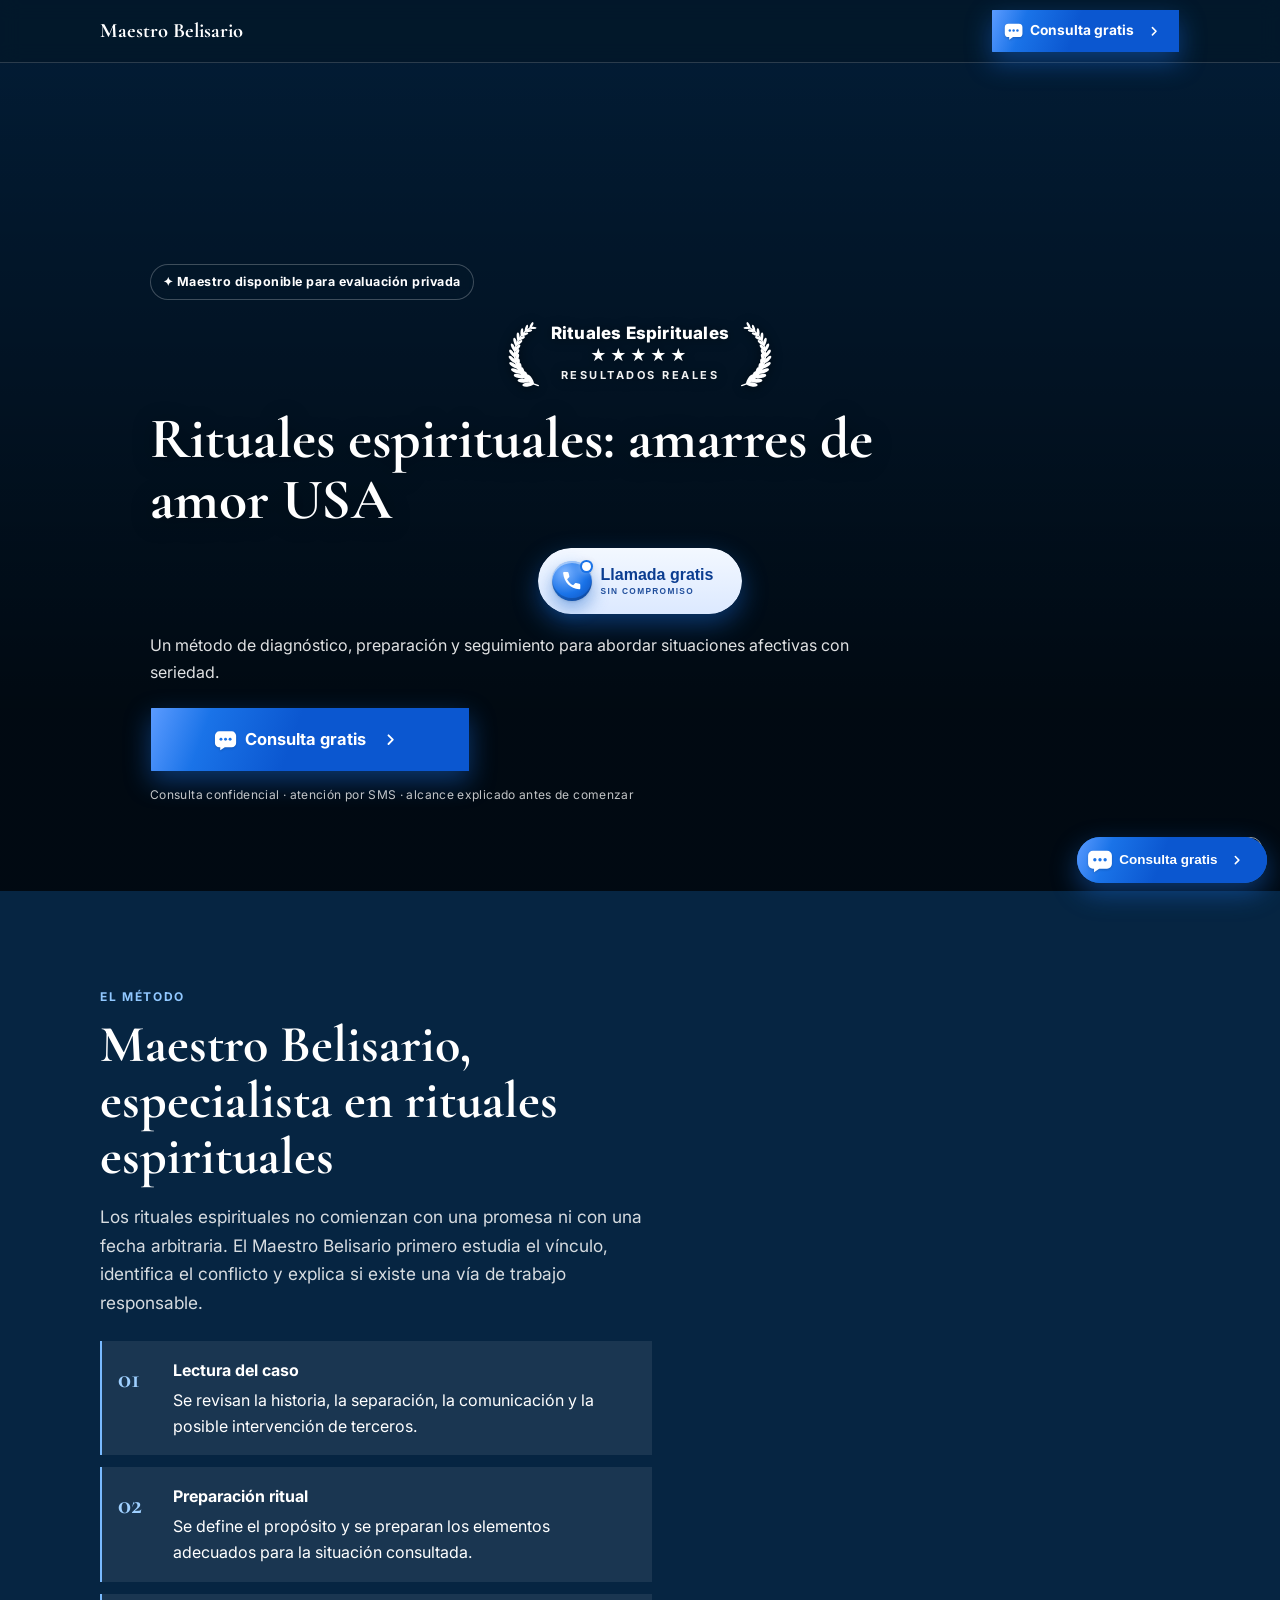
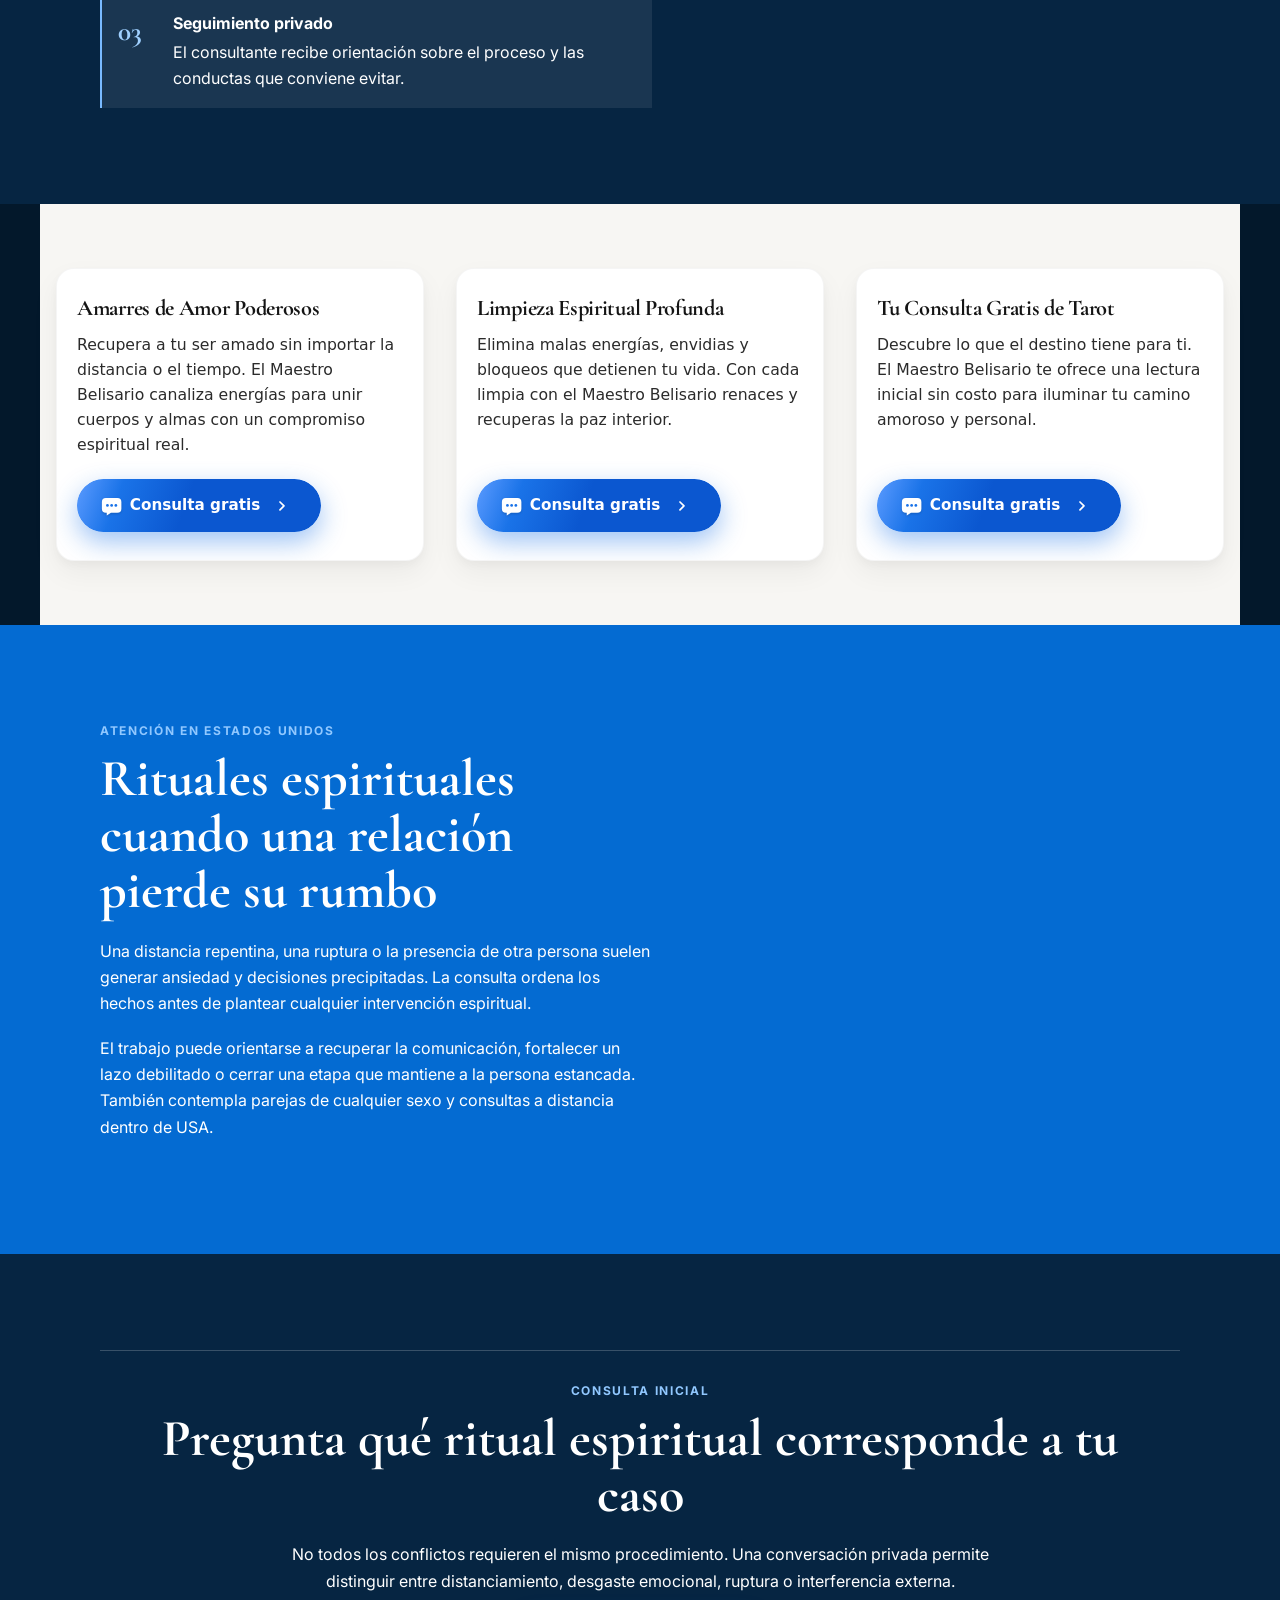
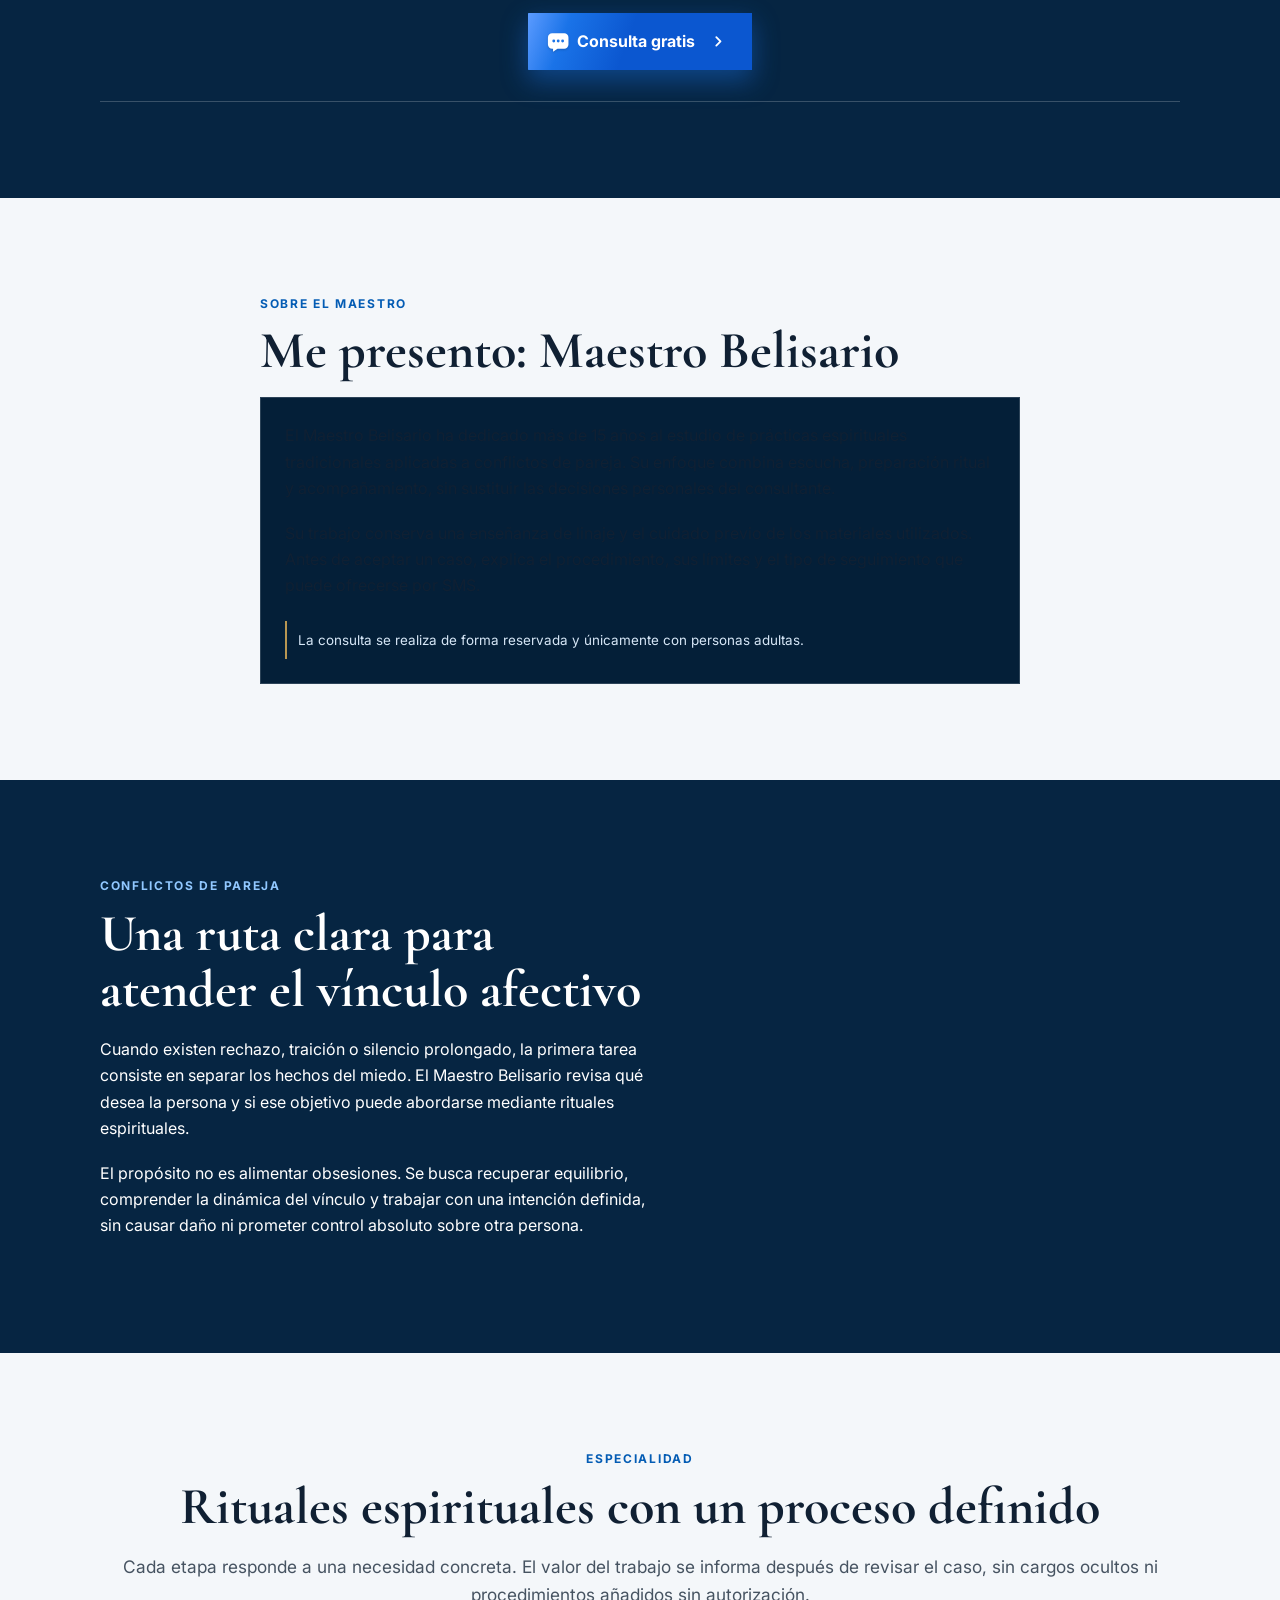
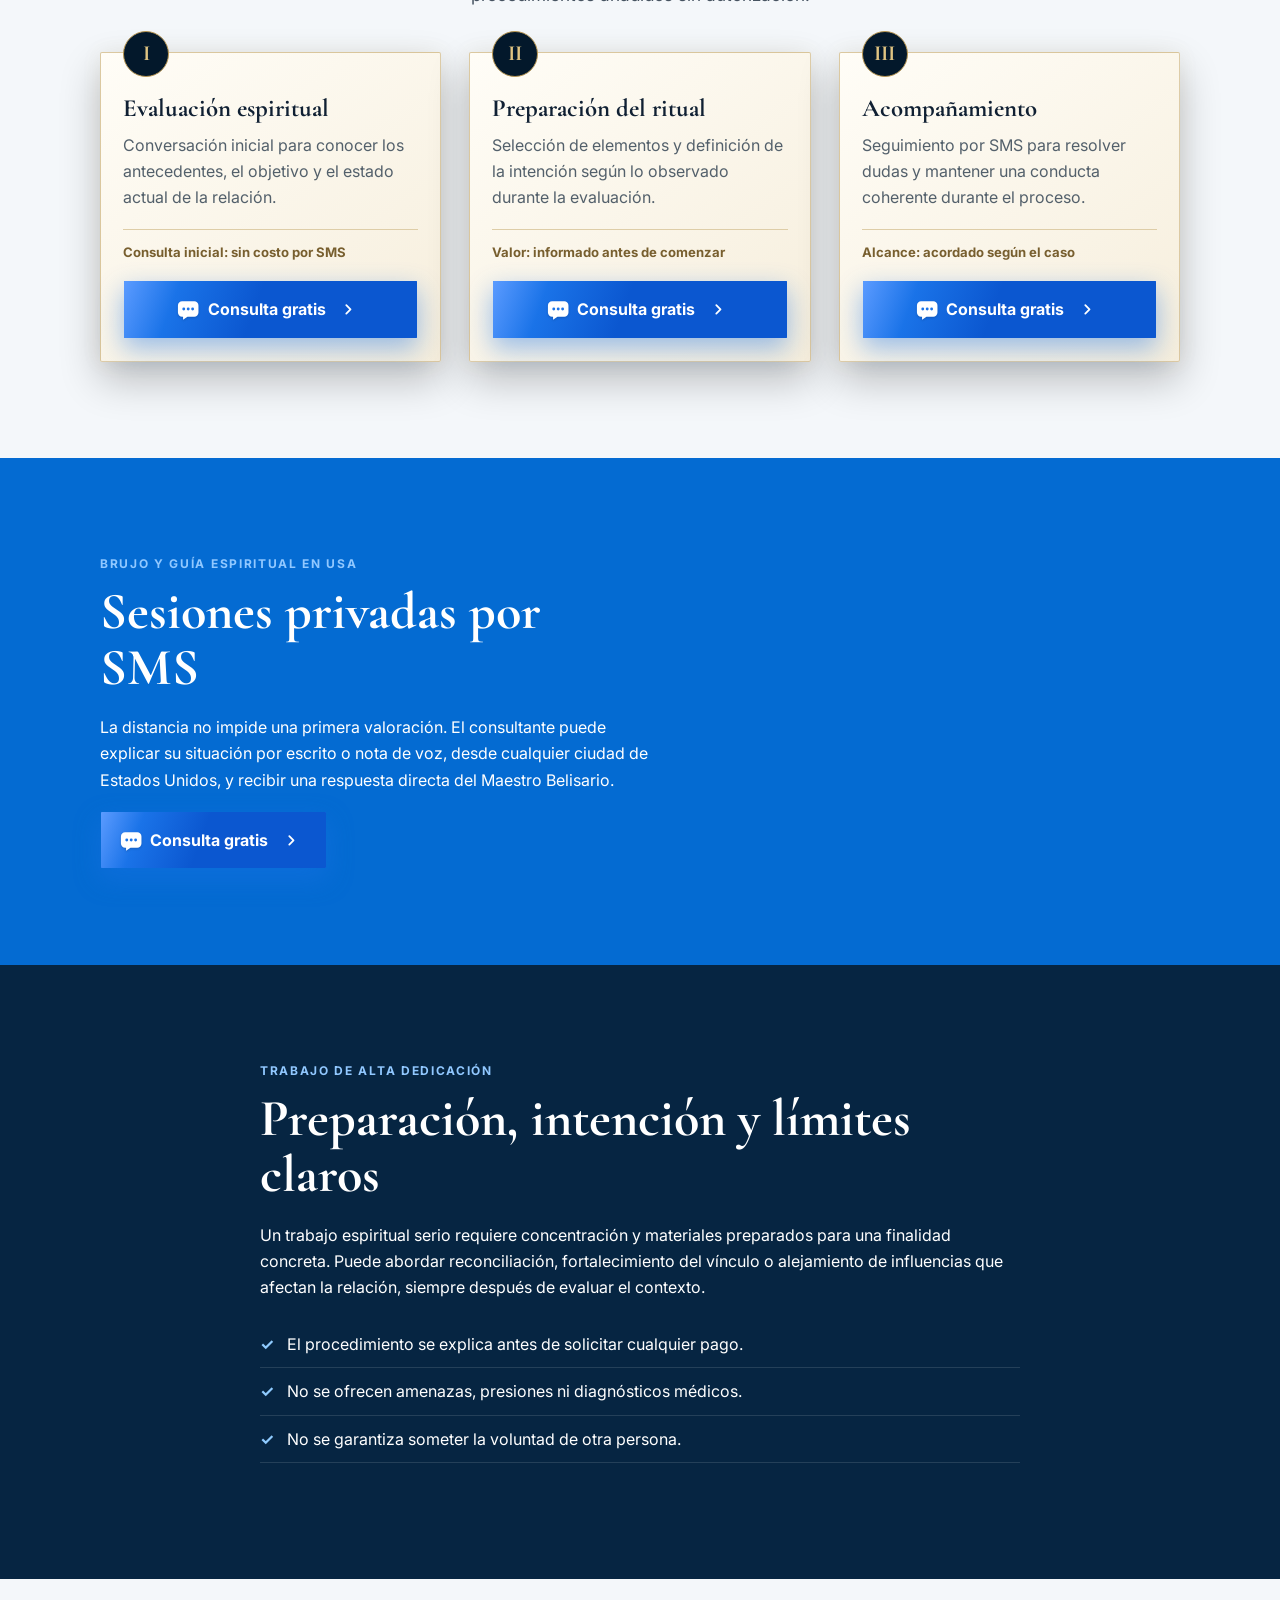
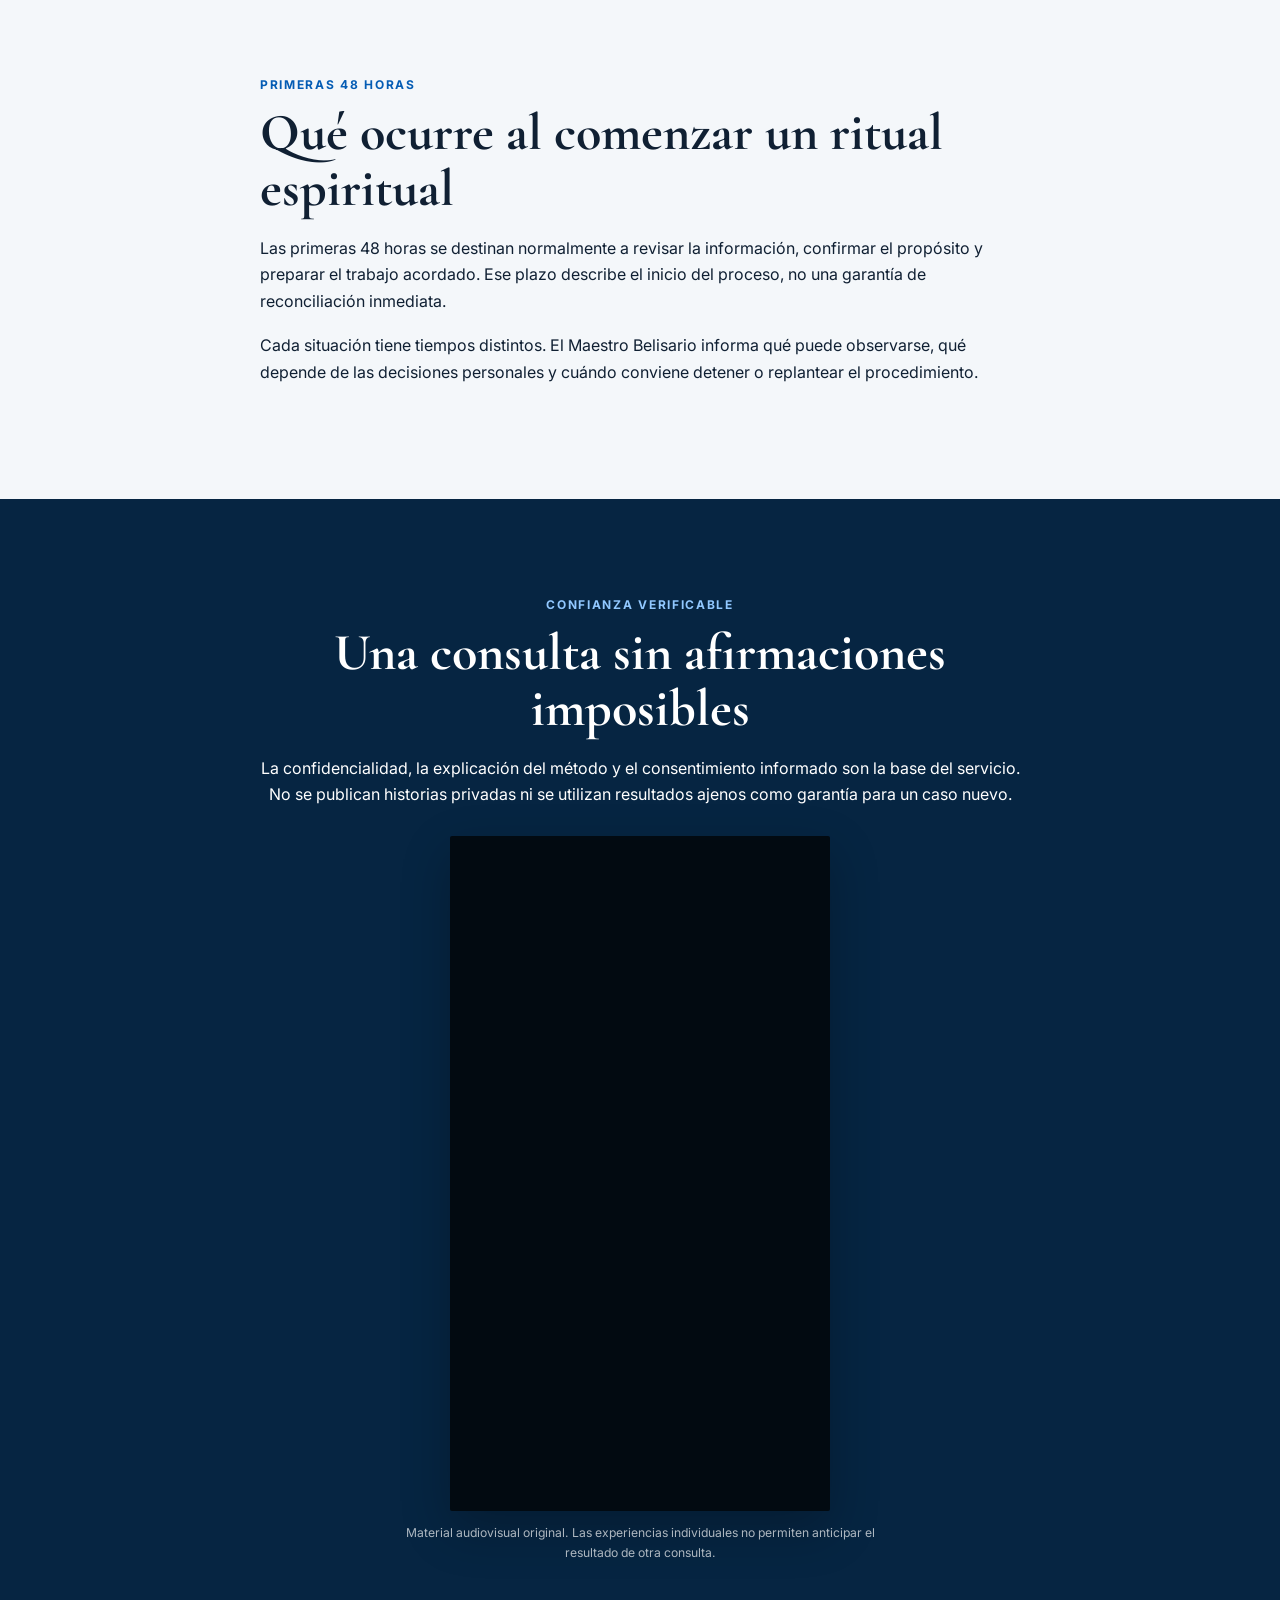
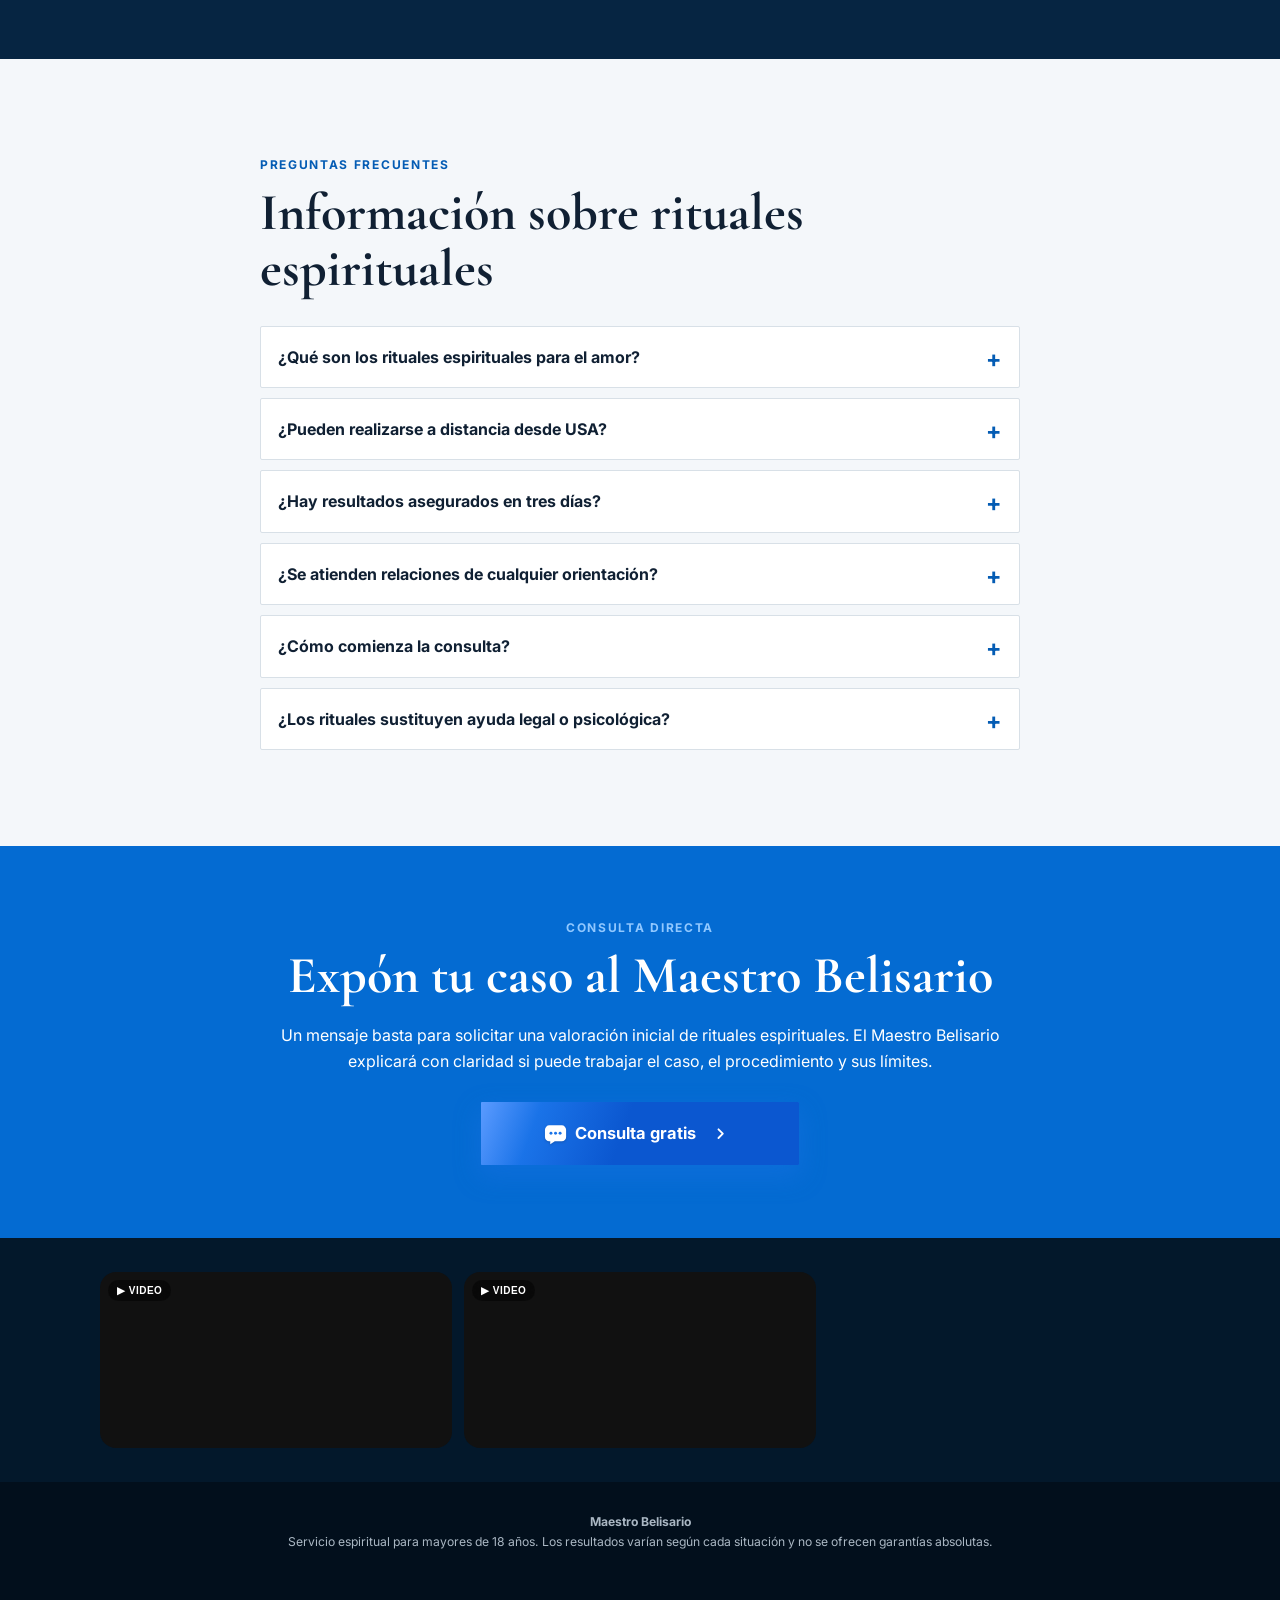
==== commit b32f29c6: "WhatsApp → SMS (+18053140859) en 1 página(s)" ====
--- a/optimizado/ag-171179445063/kw-300844871698/index.html
+++ b/optimizado/ag-171179445063/kw-300844871698/index.html
@@ -121,90 +121,6 @@
 <style id="maq-laurel-css">.maq-laurel{display:flex;align-items:center;justify-content:center;gap:8px;color:#fff;margin:0 auto 18px;max-width:440px;filter:drop-shadow(0 1px 6px rgba(0,0,0,.45))}.maq-laurel .ml-mid{display:flex;flex-direction:column;align-items:center;gap:3px}.maq-laurel .ml-title{font-weight:800;font-size:17px;line-height:1.2;letter-spacing:.2px;text-align:center}.maq-laurel .ml-stars{font-size:16px;letter-spacing:3px;line-height:1}.maq-laurel .ml-since{font-weight:700;font-size:11px;letter-spacing:2.5px;text-transform:uppercase;opacity:.95}</style>
 <style id="maq-gallery-css">.maq-gallery{padding:34px 14px}.maq-gallery .mgi{max-width:1080px;margin:0 auto;columns:2;column-gap:10px}@media(min-width:760px){.maq-gallery .mgi{columns:3;column-gap:12px}}.maq-gallery figure{break-inside:avoid;margin:0 0 10px;position:relative;border-radius:16px;overflow:hidden;background:#111;transform:translateZ(0)}.maq-gallery img,.maq-gallery video{width:100%;height:auto;display:block;border-radius:16px;transition:transform .45s ease}.maq-gallery figure:hover img,.maq-gallery figure:hover video{transform:scale(1.04)}.maq-gallery .mgb{position:absolute;top:8px;left:8px;margin:0;padding:3px 9px;border-radius:999px;font:700 10px/1.5 -apple-system,BlinkMacSystemFont,sans-serif;letter-spacing:.5px;color:#fff;background:rgba(0,0,0,.45);backdrop-filter:blur(6px);-webkit-backdrop-filter:blur(6px)}</style>
 <style id="maq-blk-guard">[data-blk]{overflow-x:clip;max-width:100%}[data-blk] *{max-width:100%;box-sizing:border-box;min-width:0}[data-blk] img,[data-blk] video{height:auto}[data-blk] table{display:block;width:100%;overflow-x:auto}</style>
-<!--SMS-KIT:head--><style id="mk-sms-css">.mk-sms,.mk-sms-fab{--mk-sms-c:#1a73e8;--mk-sms-g:linear-gradient(135deg,#5b9bff 0%,#1a73e8 52%,#0b57d0 100%);--mk-sms-bg:#1a73e8;--mk-sms-sh:rgba(26,115,232,.42);--mk-sms-dot:#1a73e8;--mk-sms-ring:rgba(26,115,232,.55);--mk-sms-g-dark:linear-gradient(135deg,#1e63d6 0%,#0b3b8f 50%,#061f52 100%);--mk-sms-g-pale:linear-gradient(180deg,#f3f8ff 0%,#dce9ff 100%);--mk-sms-pale:#e6f0ff;--mk-sms-dark:#0b3d91}
-[data-mk-sms-os="ios"] .mk-sms,[data-mk-sms-os="ios"] .mk-sms-fab,[data-mk-sms-os="ios"].mk-sms-fab{--mk-sms-c:#34c759;--mk-sms-g:linear-gradient(160deg,#7fe98a 0%,#34c759 52%,#1f9f45 100%);--mk-sms-bg:#34c759;--mk-sms-sh:rgba(52,199,89,.42);--mk-sms-dot:#8e8e93;--mk-sms-ring:rgba(52,199,89,.55);--mk-sms-g-dark:linear-gradient(135deg,#2f8f4a 0%,#145c2a 50%,#0a3317 100%);--mk-sms-g-pale:linear-gradient(180deg,#f2fcf4 0%,#d9f4e0 100%);--mk-sms-pale:#e4f7e8;--mk-sms-dark:#0f5c2a}
-[data-mk-sms-v="cinta"] .mk-sms{--mk-sms-sp:block;--mk-sms-t2:block;--mk-sms-t2-txt:'\2014  SMS por favor \2014 ';--mk-sms-corner:block;--mk-sms-corner-bg:linear-gradient(135deg,#ffd957 0%,#f6ad0a 100%);--mk-sms-corner-fg:#5a3b00;--mk-sms-corner-rot:12deg;--mk-sms-corner-r:5px;--mk-sms-corner-sh:0 4px 10px rgba(0,0,0,.28)}
-[data-mk-sms-v="anillo"] .mk-sms{--mk-sms-sh2:0 0 0 3px #fff,0 0 0 6px var(--mk-sms-ring),0 10px 26px var(--mk-sms-sh);--mk-sms-ico-bg:rgba(255,255,255,.22);--mk-sms-ico-pad:.38em;--mk-sms-ico-bd:inset 0 0 0 2px rgba(255,255,255,.5);--mk-sms-t2:block;--mk-sms-t2-txt:'\2014  SMS por favor \2014 ';--mk-sms-div:block;--mk-sms-chev:inline-flex;--mk-sms-corner:block;--mk-sms-corner-bg:var(--mk-sms-c);--mk-sms-corner-fg:#fff;--mk-sms-corner-bd:#fff}
-[data-mk-sms-v="etiqueta"] .mk-sms{--mk-sms-sp:block;--mk-sms-tag:inline-flex;--mk-sms-div:block;--mk-sms-chev:inline-flex}
-[data-mk-sms-v="etiqueta-oscura"] .mk-sms{--mk-sms-sp:block;--mk-sms-tag:inline-flex;--mk-sms-tag-bg:rgba(0,0,0,.3);--mk-sms-tag-fg:#fff}
-[data-mk-sms-v="flecha"] .mk-sms{--mk-sms-sh2:0 0 0 2px #fff,0 0 0 4px var(--mk-sms-ring),0 10px 26px var(--mk-sms-sh);--mk-sms-t2:block;--mk-sms-t2-txt:'\2014  por SMS \2014 ';--mk-sms-chev:inline-flex;--mk-sms-chev-bg:#fff;--mk-sms-chev-fg:var(--mk-sms-c);--mk-sms-pc:none;--mk-sms-pa:block}
-[data-mk-sms-v="aviso"] .mk-sms{--mk-sms-sp:block;--mk-sms-t2:block;--mk-sms-t2-txt:'v\ed a SMS';--mk-sms-corner:block;--mk-sms-corner-bg:#ff3b30;--mk-sms-corner-fg:#fff;--mk-sms-corner-sh:0 4px 12px rgba(255,59,48,.45)}
-[data-mk-sms-v="insignia"] .mk-sms{--mk-sms-sp:block;--mk-sms-corner:block}
-[data-mk-sms-v="invertido"] .mk-sms{--mk-sms-g:linear-gradient(180deg,#fff 0%,#f4f7fb 100%);--mk-sms-bg:#fff;--mk-sms-fg:var(--mk-sms-c);--mk-sms-sp:block;--mk-sms-sp-c:var(--mk-sms-c);--mk-sms-ico-bg:var(--mk-sms-c);--mk-sms-ico-pad:.38em;--mk-sms-sh2:0 0 0 2.5px var(--mk-sms-c),0 10px 26px var(--mk-sms-sh);--mk-sms-div:block;--mk-sms-tag:inline-flex;--mk-sms-tag-bg:transparent;--mk-sms-tag-fg:var(--mk-sms-c)}
-[data-mk-sms-v="flecha-oscura"] .mk-sms{--mk-sms-sp:block;--mk-sms-t2:block;--mk-sms-t2-txt:'\2014  env\ed a un SMS \2014 ';--mk-sms-chev:inline-flex;--mk-sms-chev-bg:rgba(0,0,0,.32);--mk-sms-chev-fg:#fff;--mk-sms-pc:none;--mk-sms-pa:block;--mk-sms-corner:block}
-[data-mk-sms-v="favor"] .mk-sms{--mk-sms-t1-txt:'SMS por favor';--mk-sms-t1a:none;--mk-sms-t2:block;--mk-sms-t2-txt:attr(data-t);--mk-sms-div:block;--mk-sms-chev:inline-flex;--mk-sms-chev-bg:rgba(0,0,0,.22)}
-[data-mk-sms-v="escribenos"] .mk-sms{--mk-sms-g:linear-gradient(180deg,#fff 0%,#f6f9ff 100%);--mk-sms-bg:#fff;--mk-sms-fg:var(--mk-sms-dark);--mk-sms-sh2:0 0 0 2px var(--mk-sms-c),0 10px 26px var(--mk-sms-sh);--mk-sms-bub:var(--mk-sms-c);--mk-sms-dot:#fff;--mk-sms-ico-bg:var(--mk-sms-pale);--mk-sms-ico-pad:.34em;--mk-sms-t0:block;--mk-sms-t0-txt:attr(data-t);--mk-sms-t1-txt:'Escr\ed benos por SMS';--mk-sms-t1a:none;--mk-sms-t2:block;--mk-sms-t2-txt:'Atenci\f3 n inmediata';--mk-sms-chev:inline-flex;--mk-sms-chev-bg:var(--mk-sms-c);--mk-sms-chev-fg:#fff}
-[data-mk-sms-v="oscuro"] .mk-sms{--mk-sms-g:var(--mk-sms-g-dark);--mk-sms-bg:var(--mk-sms-dark);--mk-sms-badge:flex;--mk-sms-t1-txt:'SMS por favor';--mk-sms-t1a:none;--mk-sms-t2:block;--mk-sms-t2-txt:attr(data-t);--mk-sms-chev:inline-flex;--mk-sms-pc:none;--mk-sms-pa:block}
-[data-mk-sms-v="pincel"] .mk-sms{--mk-sms-g:none;--mk-sms-bg:transparent;--mk-sms-sh2:none;--mk-sms-paint:block;--mk-sms-sp:block;--mk-sms-t0:block;--mk-sms-t0-txt:'Escr\ed benos por';--mk-sms-t0-tt:none;--mk-sms-t0-fs:.62em;--mk-sms-t0-ls:.02em;--mk-sms-t1-txt:'SMS';--mk-sms-t1a:none;--mk-sms-t1-fs:1.75em;--mk-sms-t1-it:italic;--mk-sms-t1-ls:.04em;--mk-sms-t1-lh:.95;--mk-sms-chev:inline-flex;--mk-sms-chev-bg:#fff;--mk-sms-chev-fg:var(--mk-sms-c)}
-[data-mk-sms-v="cristal"] .mk-sms{--mk-sms-g:var(--mk-sms-g-pale);--mk-sms-bg:var(--mk-sms-pale);--mk-sms-fg:var(--mk-sms-dark);--mk-sms-sh2:0 0 0 1.5px var(--mk-sms-ring),0 10px 26px var(--mk-sms-sh);--mk-sms-bub:var(--mk-sms-c);--mk-sms-dot:#fff;--mk-sms-ico-bg:rgba(255,255,255,.75);--mk-sms-ico-pad:.36em;--mk-sms-ico-bd:0 0 0 2px rgba(255,255,255,.95),inset 0 0 0 1px var(--mk-sms-ring);--mk-sms-t0:block;--mk-sms-t0-txt:attr(data-t);--mk-sms-t1-txt:'SMS por favor';--mk-sms-t1a:none;--mk-sms-div:block;--mk-sms-chev:inline-flex;--mk-sms-chev-fg:var(--mk-sms-dark)}
-[data-mk-sms-v="telefono"] .mk-sms{--mk-sms-ico-bg:#15171c;--mk-sms-ico-r:.5em;--mk-sms-ico-pad:.62em .34em .4em;--mk-sms-ico-bd:inset 0 0 0 2px #3a3d45,0 3px 8px rgba(0,0,0,.35);--mk-sms-notch:block;--mk-sms-sp:block;--mk-sms-t1-txt:'Hablemos por SMS';--mk-sms-t1a:none;--mk-sms-t2:block;--mk-sms-t2-txt:'Respuesta r\e1 pida';--mk-sms-chev:inline-flex;--mk-sms-chev-bg:#fff;--mk-sms-chev-fg:var(--mk-sms-c)}
-.mk-sms{background-image:var(--mk-sms-g,linear-gradient(135deg,#5b9bff 0%,#1a73e8 52%,#0b57d0 100%))!important;background-color:var(--mk-sms-bg,#1a73e8)!important;background-size:100% 100%!important;background-position:0 0!important;background-repeat:no-repeat!important;background-attachment:scroll!important;background-clip:padding-box!important;-webkit-background-clip:padding-box!important;color:var(--mk-sms-fg,#fff)!important;-webkit-text-fill-color:var(--mk-sms-fg,#fff)!important;border-color:transparent!important;outline:0!important;text-decoration:none!important;text-shadow:none!important;text-indent:0!important;box-shadow:var(--mk-sms-sh2,0 10px 26px var(--mk-sms-sh,rgba(26,115,232,.42)))!important;mix-blend-mode:normal!important;-webkit-tap-highlight-color:transparent;transition:filter .2s ease}
-html .mk-sms:is(#mk-sms-f1,.mk-sms):is(#mk-sms-f2,.mk-sms):is(#mk-sms-f3,.mk-sms){background-image:var(--mk-sms-g,linear-gradient(135deg,#5b9bff 0%,#1a73e8 52%,#0b57d0 100%))!important;background-color:var(--mk-sms-bg,#1a73e8)!important;background-size:100% 100%!important;background-position:0 0!important;background-repeat:no-repeat!important;background-attachment:scroll!important;background-clip:padding-box!important;-webkit-background-clip:padding-box!important;color:var(--mk-sms-fg,#fff)!important;-webkit-text-fill-color:var(--mk-sms-fg,#fff)!important;border-color:transparent!important;outline:0!important;text-decoration:none!important;text-shadow:none!important;text-indent:0!important;box-shadow:var(--mk-sms-sh2,0 10px 26px var(--mk-sms-sh,rgba(26,115,232,.42)))!important;mix-blend-mode:normal!important;-webkit-tap-highlight-color:transparent;transition:filter .2s ease}
-html .mk-sms:is(#mk-sms-f1,.mk-sms):is(#mk-sms-f2,.mk-sms):is(#mk-sms-f3,.mk-sms):hover{filter:brightness(1.06)}.mk-sms:active .mk-sms-face{transform:scale(.97)}
-.mk-sms::before,.mk-sms::after{content:none!important;display:none!important}
-html .mk-sms:is(#mk-sms-f1,.mk-sms):is(#mk-sms-f2,.mk-sms):is(#mk-sms-f3,.mk-sms)::before,html .mk-sms:is(#mk-sms-f1,.mk-sms):is(#mk-sms-f2,.mk-sms):is(#mk-sms-f3,.mk-sms)::after{content:none!important;display:none!important}
-html .mk-sms:is(#mk-sms-f1,.mk-sms):is(#mk-sms-f2,.mk-sms):is(#mk-sms-f3,.mk-sms) .mk-sms-face{display:inline-flex!important;align-items:center!important;justify-content:center!important;gap:.5em!important;position:relative!important;isolation:isolate!important;width:auto!important;height:auto!important;min-width:0!important;min-height:0!important;max-height:none!important;margin:0!important;padding:0!important;clip:auto!important;clip-path:none!important;opacity:1!important;visibility:visible!important;text-indent:0!important;letter-spacing:normal!important;font-size:max(12px,1em)!important;line-height:1.15!important;left:auto!important;top:auto!important;right:auto!important;bottom:auto!important;overflow:visible!important;background:none!important;color:var(--mk-sms-fg,#fff)!important;-webkit-text-fill-color:var(--mk-sms-fg,#fff)!important;text-shadow:none!important}
-html .mk-sms:is(#mk-sms-f1,.mk-sms):is(#mk-sms-f2,.mk-sms):is(#mk-sms-f3,.mk-sms) .mk-sms-paint{display:var(--mk-sms-paint,none)!important;position:absolute!important;left:-3%!important;right:-3%!important;top:-9%!important;bottom:-9%!important;width:auto!important;height:auto!important;margin:0!important;padding:0!important;z-index:-1!important;border-radius:55% 45% 50% 50% / 45% 60% 40% 55%!important;transform:rotate(-2deg)!important;background:var(--mk-sms-paint-bg,var(--mk-sms-g-dark))!important;box-shadow:0 10px 24px var(--mk-sms-sh)!important;pointer-events:none!important;opacity:1!important;visibility:visible!important;clip:auto!important;clip-path:none!important}
-html .mk-sms:is(#mk-sms-f1,.mk-sms):is(#mk-sms-f2,.mk-sms):is(#mk-sms-f3,.mk-sms) .mk-sms-paint::before{content:''!important;display:block!important;position:absolute!important;left:3%!important;right:2%!important;top:5%!important;bottom:4%!important;border-radius:40% 60% 45% 55% / 60% 40% 55% 45%!important;background:var(--mk-sms-paint-bg2,linear-gradient(135deg,rgba(255,255,255,.22) 0%,rgba(255,255,255,.04) 60%,rgba(255,255,255,.18) 100%))!important;transform:rotate(1.5deg)!important}
-html .mk-sms:is(#mk-sms-f1,.mk-sms):is(#mk-sms-f2,.mk-sms):is(#mk-sms-f3,.mk-sms) .mk-sms-shine{display:block!important;position:absolute!important;left:0!important;top:0!important;right:0!important;bottom:0!important;width:auto!important;height:auto!important;min-width:0!important;min-height:0!important;max-height:none!important;margin:0!important;padding:0!important;overflow:hidden!important;border-radius:inherit!important;pointer-events:none!important;background:none!important;opacity:1!important;visibility:visible!important}
-html .mk-sms:is(#mk-sms-f1,.mk-sms):is(#mk-sms-f2,.mk-sms):is(#mk-sms-f3,.mk-sms) .mk-sms-ico{display:inline-flex!important;position:relative!important;width:auto!important;height:auto!important;min-width:0!important;min-height:0!important;max-height:none!important;margin:0!important;max-width:none!important;padding:var(--mk-sms-ico-pad,0)!important;clip:auto!important;clip-path:none!important;opacity:1!important;visibility:visible!important;text-indent:0!important;letter-spacing:normal!important;overflow:visible!important;transform:none!important;font-size:inherit!important;line-height:0!important;background:var(--mk-sms-ico-bg,transparent)!important;border-radius:var(--mk-sms-ico-r,50%)!important;box-shadow:var(--mk-sms-ico-bd,none)!important;color:inherit!important;left:auto!important;top:auto!important}
-html .mk-sms:is(#mk-sms-f1,.mk-sms):is(#mk-sms-f2,.mk-sms):is(#mk-sms-f3,.mk-sms) .mk-sms-ico::after{content:'1'!important;display:var(--mk-sms-badge,none)!important;position:absolute!important;top:-.3em!important;right:-.3em!important;left:auto!important;bottom:auto!important;min-width:1.15em!important;height:1.15em!important;width:auto!important;padding:0 .2em!important;margin:0!important;box-sizing:border-box!important;border-radius:999px!important;background:#ff3b30!important;color:#fff!important;-webkit-text-fill-color:#fff!important;font-size:.5em!important;font-weight:800!important;font-style:normal!important;line-height:1.15em!important;text-align:center!important;align-items:center!important;justify-content:center!important;box-shadow:0 0 0 2px #fff!important;z-index:3!important;opacity:1!important;visibility:visible!important;transform:none!important}
-html .mk-sms:is(#mk-sms-f1,.mk-sms):is(#mk-sms-f2,.mk-sms):is(#mk-sms-f3,.mk-sms) .mk-sms-ico::before{content:''!important;display:var(--mk-sms-notch,none)!important;position:absolute!important;top:.2em!important;left:50%!important;width:1em!important;height:.2em!important;margin:0 0 0 -.5em!important;padding:0!important;border-radius:999px!important;background:#000!important;opacity:.9!important;z-index:3!important;transform:none!important}
-html .mk-sms:is(#mk-sms-f1,.mk-sms):is(#mk-sms-f2,.mk-sms):is(#mk-sms-f3,.mk-sms) .mk-sms-txt{display:var(--mk-sms-txt-d,inline-flex)!important;flex-direction:column!important;align-items:var(--mk-sms-txt-al,flex-start)!important;position:static!important;width:auto!important;height:auto!important;min-width:0!important;min-height:0!important;max-height:none!important;margin:0!important;max-width:none!important;padding:0!important;clip:auto!important;clip-path:none!important;opacity:1!important;visibility:visible!important;text-indent:0!important;letter-spacing:normal!important;overflow:visible!important;transform:none!important;font-size:inherit!important;color:inherit!important;-webkit-text-fill-color:inherit!important;background:none!important;text-shadow:none!important;white-space:normal!important}
-html .mk-sms:is(#mk-sms-f1,.mk-sms):is(#mk-sms-f2,.mk-sms):is(#mk-sms-f3,.mk-sms) .mk-sms-t0{display:var(--mk-sms-t0,none)!important;position:static!important;width:auto!important;height:auto!important;min-width:0!important;min-height:0!important;max-height:none!important;margin:0!important;padding:0!important;clip:auto!important;clip-path:none!important;opacity:1!important;visibility:visible!important;text-indent:0!important;letter-spacing:normal!important;margin-bottom:.22em!important;font-size:var(--mk-sms-t0-fs,.5em)!important;font-weight:600!important;letter-spacing:var(--mk-sms-t0-ls,.14em)!important;text-transform:var(--mk-sms-t0-tt,uppercase)!important;opacity:.9!important;white-space:nowrap!important;line-height:1.1!important;color:inherit!important;-webkit-text-fill-color:inherit!important;background:none!important;transform:none!important}
-html .mk-sms:is(#mk-sms-f1,.mk-sms):is(#mk-sms-f2,.mk-sms):is(#mk-sms-f3,.mk-sms) .mk-sms-t0::before{content:var(--mk-sms-t0-txt,'')!important;display:inline!important}
-html .mk-sms:is(#mk-sms-f1,.mk-sms):is(#mk-sms-f2,.mk-sms):is(#mk-sms-f3,.mk-sms) .mk-sms-t1{display:block!important;position:static!important;width:auto!important;height:auto!important;min-width:0!important;min-height:0!important;max-height:none!important;margin:0!important;padding:0!important;clip:auto!important;clip-path:none!important;opacity:1!important;visibility:visible!important;text-indent:0!important;letter-spacing:normal!important;white-space:var(--mk-sms-t1-ws,normal)!important;text-align:var(--mk-sms-t1-ta,left)!important;font-size:var(--mk-sms-t1-fs,1em)!important;line-height:var(--mk-sms-t1-lh,1.15)!important;font-weight:var(--mk-sms-t1-fw,700)!important;font-style:var(--mk-sms-t1-it,normal)!important;letter-spacing:var(--mk-sms-t1-ls,normal)!important;text-transform:var(--mk-sms-t1-tt,none)!important;color:inherit!important;-webkit-text-fill-color:inherit!important;background:none!important;text-shadow:none!important;transform:none!important}
-html .mk-sms:is(#mk-sms-f1,.mk-sms):is(#mk-sms-f2,.mk-sms):is(#mk-sms-f3,.mk-sms) .mk-sms-t1::before{content:var(--mk-sms-t1-txt,none)!important;display:inline!important}
-html .mk-sms:is(#mk-sms-f1,.mk-sms):is(#mk-sms-f2,.mk-sms):is(#mk-sms-f3,.mk-sms) .mk-sms-t1a{display:var(--mk-sms-t1a,inline)!important;position:static!important;clip:auto!important;clip-path:none!important;opacity:1!important;visibility:visible!important;text-indent:0!important;letter-spacing:normal!important;font:inherit!important;color:inherit!important;-webkit-text-fill-color:inherit!important;background:none!important;margin:0!important;padding:0!important}
-html .mk-sms:is(#mk-sms-f1,.mk-sms):is(#mk-sms-f2,.mk-sms):is(#mk-sms-f3,.mk-sms) .mk-sms-t2{display:var(--mk-sms-t2,none)!important;position:static!important;width:auto!important;height:auto!important;min-width:0!important;min-height:0!important;max-height:none!important;margin:0!important;padding:0!important;clip:auto!important;clip-path:none!important;opacity:1!important;visibility:visible!important;text-indent:0!important;letter-spacing:normal!important;margin-top:.3em!important;font-size:.52em!important;font-weight:600!important;letter-spacing:.16em!important;text-transform:uppercase!important;opacity:.92!important;white-space:nowrap!important;line-height:1.1!important;color:inherit!important;-webkit-text-fill-color:inherit!important;background:none!important;transform:none!important}
-html .mk-sms:is(#mk-sms-f1,.mk-sms):is(#mk-sms-f2,.mk-sms):is(#mk-sms-f3,.mk-sms) .mk-sms-t2::before{content:var(--mk-sms-t2-txt,'')!important;display:inline!important}
-html .mk-sms:is(#mk-sms-f1,.mk-sms):is(#mk-sms-f2,.mk-sms):is(#mk-sms-f3,.mk-sms) .mk-sms-end{display:var(--mk-sms-end-d,inline-flex)!important;align-items:center!important;gap:.5em!important;position:static!important;width:auto!important;height:auto!important;min-width:0!important;min-height:0!important;max-height:none!important;margin:0!important;max-width:none!important;padding:0!important;clip:auto!important;clip-path:none!important;opacity:1!important;visibility:visible!important;text-indent:0!important;letter-spacing:normal!important;overflow:visible!important;transform:none!important;font-size:inherit!important;background:none!important;color:inherit!important}
-html .mk-sms:is(#mk-sms-f1,.mk-sms):is(#mk-sms-f2,.mk-sms):is(#mk-sms-f3,.mk-sms) .mk-sms-end::before{content:''!important;display:var(--mk-sms-div,none)!important;width:1px!important;height:1.7em!important;background:currentColor!important;opacity:.45!important;margin:0!important}
-html .mk-sms:is(#mk-sms-f1,.mk-sms):is(#mk-sms-f2,.mk-sms):is(#mk-sms-f3,.mk-sms) .mk-sms-tag{display:var(--mk-sms-tag,none)!important;align-items:center!important;position:static!important;width:auto!important;height:auto!important;min-width:0!important;min-height:0!important;margin:0!important;padding:.22em .6em!important;clip:auto!important;clip-path:none!important;opacity:1!important;visibility:visible!important;text-indent:0!important;letter-spacing:normal!important;letter-spacing:.06em!important;border-radius:999px!important;font-size:.62em!important;font-weight:800!important;line-height:1.2!important;background:var(--mk-sms-tag-bg,#fff)!important;color:var(--mk-sms-tag-fg,var(--mk-sms-c))!important;-webkit-text-fill-color:var(--mk-sms-tag-fg,var(--mk-sms-c))!important;border:1.5px solid var(--mk-sms-tag-bd,transparent)!important;box-shadow:none!important;text-shadow:none!important;transform:none!important;white-space:nowrap!important}
-html .mk-sms:is(#mk-sms-f1,.mk-sms):is(#mk-sms-f2,.mk-sms):is(#mk-sms-f3,.mk-sms) .mk-sms-chev{display:var(--mk-sms-chev,none)!important;align-items:center!important;justify-content:center!important;position:static!important;width:1.9em!important;height:1.9em!important;min-width:0!important;min-height:0!important;margin:0!important;padding:0!important;clip:auto!important;clip-path:none!important;opacity:1!important;visibility:visible!important;text-indent:0!important;letter-spacing:normal!important;border-radius:50%!important;background:var(--mk-sms-chev-bg,transparent)!important;color:var(--mk-sms-chev-fg,#fff)!important;-webkit-text-fill-color:var(--mk-sms-chev-fg,#fff)!important;flex:0 0 auto!important;transform:none!important;box-shadow:none!important}
-html .mk-sms:is(#mk-sms-f1,.mk-sms):is(#mk-sms-f2,.mk-sms):is(#mk-sms-f3,.mk-sms) .mk-sms-csvg{display:block!important;width:1.05em!important;height:1.05em!important;clip:auto!important;clip-path:none!important;opacity:1!important;visibility:visible!important;text-indent:0!important;letter-spacing:normal!important;fill:none!important;overflow:visible!important}
-html .mk-sms:is(#mk-sms-f1,.mk-sms):is(#mk-sms-f2,.mk-sms):is(#mk-sms-f3,.mk-sms) .mk-sms-csvg path{fill:none!important;stroke:currentColor!important;stroke-width:2.6!important;stroke-linecap:round!important;stroke-linejoin:round!important}
-html .mk-sms:is(#mk-sms-f1,.mk-sms):is(#mk-sms-f2,.mk-sms):is(#mk-sms-f3,.mk-sms) .mk-sms-pc{display:var(--mk-sms-pc,block)!important}html .mk-sms:is(#mk-sms-f1,.mk-sms):is(#mk-sms-f2,.mk-sms):is(#mk-sms-f3,.mk-sms) .mk-sms-pa{display:var(--mk-sms-pa,none)!important}
-html .mk-sms:is(#mk-sms-f1,.mk-sms):is(#mk-sms-f2,.mk-sms):is(#mk-sms-f3,.mk-sms) .mk-sms-corner{display:var(--mk-sms-corner,none)!important;position:absolute!important;top:var(--mk-sms-corner-top,-1.25em)!important;right:var(--mk-sms-corner-right,-1em)!important;left:auto!important;bottom:auto!important;width:auto!important;height:auto!important;min-width:0!important;min-height:0!important;margin:0!important;padding:.2em .6em!important;clip:auto!important;clip-path:none!important;opacity:1!important;visibility:visible!important;text-indent:0!important;letter-spacing:normal!important;letter-spacing:.06em!important;border-radius:var(--mk-sms-corner-r,999px)!important;font-size:.6em!important;font-weight:900!important;line-height:1.2!important;background:var(--mk-sms-corner-bg,#fff)!important;color:var(--mk-sms-corner-fg,var(--mk-sms-c))!important;-webkit-text-fill-color:var(--mk-sms-corner-fg,var(--mk-sms-c))!important;border:1.5px solid var(--mk-sms-corner-bd,transparent)!important;box-shadow:var(--mk-sms-corner-sh,0 3px 10px rgba(0,0,0,.25))!important;transform:rotate(var(--mk-sms-corner-rot,0deg))!important;transform-origin:center!important;pointer-events:none!important;z-index:2!important;white-space:nowrap!important;text-shadow:none!important}
-html .mk-sms:is(#mk-sms-f1,.mk-sms):is(#mk-sms-f2,.mk-sms):is(#mk-sms-f3,.mk-sms) .mk-sms-svg{display:block!important;fill:none!important;stroke:none!important;opacity:1!important;visibility:visible!important;position:static!important;clip:auto!important;clip-path:none!important;min-width:18px!important;min-height:18px!important;max-width:none!important;max-height:none!important;margin:0!important;overflow:visible!important}
-html .mk-sms:is(#mk-sms-f1,.mk-sms):is(#mk-sms-f2,.mk-sms):is(#mk-sms-f3,.mk-sms) .mk-sms-ba,html .mk-sms:is(#mk-sms-f1,.mk-sms):is(#mk-sms-f2,.mk-sms):is(#mk-sms-f3,.mk-sms) .mk-sms-bi{fill:var(--mk-sms-bub,#fff)!important;stroke:none!important}
-html .mk-sms:is(#mk-sms-f1,.mk-sms):is(#mk-sms-f2,.mk-sms):is(#mk-sms-f3,.mk-sms) .mk-sms-dt{fill:var(--mk-sms-dot)!important;stroke:none!important}
-html .mk-sms:is(#mk-sms-f1,.mk-sms):is(#mk-sms-f2,.mk-sms):is(#mk-sms-f3,.mk-sms) .mk-sms-sp{display:var(--mk-sms-sp,none)!important}html .mk-sms:is(#mk-sms-f1,.mk-sms):is(#mk-sms-f2,.mk-sms):is(#mk-sms-f3,.mk-sms) .mk-sms-sp line{stroke:var(--mk-sms-sp-c,#fff)!important;stroke-width:2.6!important;stroke-linecap:round!important;fill:none!important}
-html .mk-sms:is(#mk-sms-f1,.mk-sms):is(#mk-sms-f2,.mk-sms):is(#mk-sms-f3,.mk-sms).mk-sms-solo .mk-sms-svg{min-width:24px!important;min-height:24px!important}
-html .mk-sms:is(#mk-sms-f1,.mk-sms):is(#mk-sms-f2,.mk-sms):is(#mk-sms-f3,.mk-sms).mk-sms-solo .mk-sms-face{max-width:none!important}
-.mk-sms-face{position:relative;display:inline-flex;align-items:center;justify-content:center;gap:.5em;max-width:100%;border-radius:inherit;vertical-align:middle;line-height:1.15;font-weight:700;color:inherit;transition:transform .15s ease}
-.mk-sms-card{text-decoration:none}
-.mk-sms-shine{position:absolute;left:0;top:0;right:0;bottom:0;overflow:hidden;border-radius:inherit;pointer-events:none}
-.mk-sms-shine::after{content:'';position:absolute;top:-80%;bottom:-80%;left:-45%;width:32%;background:linear-gradient(100deg,rgba(255,255,255,0) 0%,rgba(255,255,255,.42) 50%,rgba(255,255,255,0) 100%);transform:skewX(-18deg) translateX(-140%);animation:mkSmsShine 4.6s ease-in-out infinite;pointer-events:none}
-.mk-sms-ico{display:inline-flex;flex:0 0 auto;line-height:0;filter:drop-shadow(0 1px 1px rgba(0,0,0,.18));border-radius:50%}
-.mk-sms-svg{display:block;min-width:18px;min-height:18px;overflow:visible}
-.mk-sms-solo .mk-sms-svg{min-width:24px;min-height:24px}
-.mk-sms-txt{display:inline-flex;flex-direction:column;align-items:flex-start;min-width:0;color:inherit}
-.mk-sms-t1{display:block;white-space:normal}
-.mk-sms-t0,.mk-sms-t2,.mk-sms-tag,.mk-sms-chev,.mk-sms-corner,.mk-sms-sp,.mk-sms-paint{display:none}
-.mk-sms-end{display:inline-flex;align-items:center;gap:.5em;flex:0 0 auto}
-.mk-sms-ba,.mk-sms-bi{fill:var(--mk-sms-bub,#fff)}.mk-sms-bi{display:none}
-[data-mk-sms-os="ios"] .mk-sms-ba{display:none}[data-mk-sms-os="ios"] .mk-sms-bi{display:block}
-.mk-sms-dt{fill:var(--mk-sms-dot);transform-box:fill-box;transform-origin:center;animation:mkSmsDot 1.4s ease-in-out infinite}
-.mk-sms-dt:nth-of-type(2){animation-delay:.18s}.mk-sms-dt:nth-of-type(3){animation-delay:.36s}
-[data-mk-sms-os="ios"] .mk-sms-svg{animation:mkSmsBreath 3.4s ease-in-out infinite}
-.mk-sms.mk-sms-solo{--mk-sms-txt-d:none;--mk-sms-end-d:none;--mk-sms-corner-top:-.35em;--mk-sms-corner-right:-.45em}
-.mk-sms.mk-sms-solo .mk-sms-face{flex-direction:column;gap:.35em}
-.mk-sms.mk-sms-solo.mk-sms-grande{--mk-sms-txt-d:inline-flex;--mk-sms-txt-al:center;--mk-sms-end-d:inline-flex;--mk-sms-t1-ws:normal;--mk-sms-t1-ta:center;--mk-sms-t1-fs:.82em;--mk-sms-t1-lh:1.05}
-.mk-sms.mk-sms-lineal{--mk-sms-t0:none;--mk-sms-t2:none;--mk-sms-t1-txt:none;--mk-sms-t1a:inline;--mk-sms-t1-fs:1em;--mk-sms-t1-it:normal;--mk-sms-end-d:none;--mk-sms-corner:none;--mk-sms-sp:none;--mk-sms-paint:none;--mk-sms-badge:none;--mk-sms-notch:none;--mk-sms-ico-bg:transparent;--mk-sms-ico-pad:0;--mk-sms-ico-bd:none;--mk-sms-ico-r:50%}
-@keyframes mkSmsDot{0%,60%,100%{transform:translateY(0);opacity:.55}30%{transform:translateY(-16%);opacity:1}}
-@keyframes mkSmsShine{0%,68%{transform:skewX(-18deg) translateX(-140%)}100%{transform:skewX(-18deg) translateX(560%)}}
-@keyframes mkSmsBreath{0%,100%{transform:scale(1)}50%{transform:scale(1.06)}}
-.mk-sms-fab{position:fixed;left:max(14px,env(safe-area-inset-left,14px));right:auto;bottom:max(16px,env(safe-area-inset-bottom,16px));top:auto;z-index:2147482000;line-height:0}
-.mk-sms-fab[data-mk-sms-pos="left-mid"]{bottom:auto;top:50%;transform:translateY(-50%)}
-.mk-sms-fab[data-mk-sms-pos="right-up"]{left:auto;right:max(14px,env(safe-area-inset-right,14px));bottom:calc(max(16px,env(safe-area-inset-bottom,16px)) + 88px)}
-.mk-sms-fab::before{content:'';position:absolute;inset:-5px;border-radius:999px;border:2px solid var(--mk-sms-ring);animation:mkSmsRing 2.6s ease-out infinite;pointer-events:none}
-.mk-sms-fab a.mk-sms{position:relative;display:inline-flex;align-items:center;gap:8px;padding:12px 18px 12px 13px;border-radius:999px;max-width:calc(100vw - 28px);font:700 15px/1 -apple-system,BlinkMacSystemFont,'Segoe UI',Roboto,Helvetica,Arial,sans-serif;letter-spacing:.01em;animation:mkSmsFloat 5s ease-in-out infinite}
-.mk-sms-fab a.mk-sms .mk-sms-svg{width:26px;height:26px}
-@keyframes mkSmsRing{0%{transform:scale(.94);opacity:.9}70%,100%{transform:scale(1.25);opacity:0}}
-@keyframes mkSmsFloat{0%,100%{transform:translateY(0)}50%{transform:translateY(-4px)}}
-@media(min-width:1024px){.mk-sms-fab{display:none}}
-@media(prefers-reduced-motion:reduce){.mk-sms-shine::after,.mk-sms-dt,.mk-sms-svg,.mk-sms-fab::before,.mk-sms-fab a.mk-sms{animation:none!important}}</style><script>(function(){try{var u=navigator.userAgent||"";var ios=/iPhone|iPad|iPod/i.test(u)||(/Macintosh|Mac OS X/i.test(u)&&!/Android/i.test(u));document.documentElement.setAttribute("data-mk-sms-os",ios?"ios":(/Android/i.test(u)?"android":"otro"))}catch(e){}})();(function(){try{var h=document.documentElement,os=h.getAttribute("data-mk-sms-os")||"otro",I=["clasico","cinta","anillo","etiqueta","etiqueta-oscura","flecha","aviso","insignia","invertido","flecha-oscura","favor","escribenos","oscuro","pincel","cristal","telefono"],C="5852810891",F="",v=F;if(!v){try{v=sessionStorage.getItem("mk_sms_v:"+C)||""}catch(e){}}if(!v||I.indexOf(v)<0){var w=null;try{var o=JSON.parse(localStorage.getItem("mk_sms_w:"+C+":"+os)||"null");if(o&&o.w&&Date.now()-(o.t||0)<36e5)w=o.w}catch(e){}var W=[],t=0,i;for(i=0;i<I.length;i++){var p=w&&w[I[i]]>0?w[I[i]]:(w?0:1);W.push(p);t+=p}if(!(t>0)){for(i=0;i<I.length;i++)W[i]=1;t=I.length}var r=Math.random()*t,a=0;v=I[I.length-1];for(i=0;i<I.length;i++){a+=W[i];if(r<a){v=I[i];break}}try{sessionStorage.setItem("mk_sms_v:"+C,v)}catch(e){}}h.setAttribute("data-mk-sms-v",v)}catch(e){}})();</script><!--/SMS-KIT-->
 <!--CALL-KIT:head--><style id="mk-call-css">.mk-call,.mk-call-slot{--mk-call-c:#1a73e8;--mk-call-g:linear-gradient(135deg,#5b9bff 0%,#1a73e8 52%,#0b57d0 100%);--mk-call-bg:#1a73e8;--mk-call-sh:rgba(26,115,232,.42);--mk-call-ring:rgba(26,115,232,.55);--mk-call-halo:rgba(26,115,232,.22);--mk-call-g-dark:linear-gradient(135deg,#1e63d6 0%,#0b3b8f 50%,#061f52 100%);--mk-call-g-pale:linear-gradient(180deg,#f3f8ff 0%,#dce9ff 100%);--mk-call-pale:#e6f0ff;--mk-call-dark:#0b3d91;--mk-call-g-glass:linear-gradient(135deg,rgba(91,155,255,.62) 0%,rgba(26,115,232,.5) 60%,rgba(11,87,208,.56) 100%);--mk-call-glass:rgba(26,115,232,.5);--mk-call-g-3d:radial-gradient(circle at 32% 28%,#7db4ff 0%,#1a73e8 55%,#0b4bb5 100%)}
 [data-mk-call-os="ios"] .mk-call,[data-mk-call-os="ios"] .mk-call-slot{--mk-call-c:#34c759;--mk-call-g:linear-gradient(160deg,#7fe98a 0%,#34c759 52%,#1f9f45 100%);--mk-call-bg:#34c759;--mk-call-sh:rgba(52,199,89,.42);--mk-call-ring:rgba(52,199,89,.55);--mk-call-halo:rgba(52,199,89,.22);--mk-call-g-dark:linear-gradient(135deg,#2f8f4a 0%,#145c2a 50%,#0a3317 100%);--mk-call-g-pale:linear-gradient(180deg,#f2fcf4 0%,#d9f4e0 100%);--mk-call-pale:#e4f7e8;--mk-call-dark:#0f5c2a;--mk-call-g-glass:linear-gradient(135deg,rgba(127,233,138,.62) 0%,rgba(52,199,89,.5) 60%,rgba(31,159,69,.56) 100%);--mk-call-glass:rgba(52,199,89,.5);--mk-call-g-3d:radial-gradient(circle at 32% 28%,#9af0a6 0%,#34c759 55%,#1b8a3c 100%)}
 [data-mk-call-v="pildora"] .mk-call{--mk-call-ico-bg:#fff;--mk-call-ico-pad:.42em;--mk-call-hs:var(--mk-call-c);--mk-call-t2:block;--mk-call-t2-txt:'Estamos disponibles'}
@@ -279,6 +195,182 @@
 @keyframes mkCallPulse{0%{transform:scale(.94);opacity:.9}70%,100%{transform:scale(1.22);opacity:0}}
 @keyframes mkCallFloat{0%,100%{transform:translateY(0)}50%{transform:translateY(-4px)}}
 @media(prefers-reduced-motion:reduce){.mk-call-shine::after,.mk-call-svg,.mk-call-ico,.mk-call-dot,.mk-call-t0::before,.mk-call-slot-fab::before,.mk-call-slot-fab a.mk-call{animation:none!important}}</style><script>(function(){try{var u=navigator.userAgent||"";var ios=/iPhone|iPad|iPod/i.test(u)||(/Macintosh|Mac OS X/i.test(u)&&!/Android/i.test(u));document.documentElement.setAttribute("data-mk-call-os",ios?"ios":(/Android/i.test(u)?"android":"otro"))}catch(e){}})();(function(){try{var h=document.documentElement,os=h.getAttribute("data-mk-call-os")||"otro",C="5852810891",W=null;try{var o=JSON.parse(localStorage.getItem("mk_call_w:"+C+":"+os)||"null");if(o&&Date.now()-(o.t||0)<36e5)W=o}catch(e){}function pick(I,F,k,w){var v=F;if(!v){try{v=sessionStorage.getItem(k+":"+C)||""}catch(e){}}if(!v||I.indexOf(v)<0){var P=[],t=0,i;for(i=0;i<I.length;i++){var p=w&&w[I[i]]>0?w[I[i]]:(w?0:1);P.push(p);t+=p}if(!(t>0)){for(i=0;i<I.length;i++)P[i]=1;t=I.length}var r=Math.random()*t,a=0;v=I[I.length-1];for(i=0;i<I.length;i++){a+=P[i];if(r<a){v=I[i];break}}try{sessionStorage.setItem(k+":"+C,v)}catch(e){}}return v}var v=pick(["pildora","aura","contorno","cristal","enlinea","flotante","dividido","suave"],"","mk_call_v",W&&W.v),c=pick(["fab","hero","fab+hero","fab+final","fab+medio","hero+final","hero+medio+final","fab+hero+final"],"","mk_call_c",W&&W.c);h.setAttribute("data-mk-call-v",v);h.setAttribute("data-mk-call-c",c);h.setAttribute("data-mk-call-s",c.split("+").join(" "))}catch(e){}})();</script><!--/CALL-KIT-->
+<!--SMS-KIT:head--><style id="mk-sms-css" data-kit="2">@property --mk-sms-ang{syntax:'<angle>';inherits:false;initial-value:0deg}
+@property --mk-sms-glow{syntax:'<length>';inherits:false;initial-value:0px}
+@property --mk-sms-k{syntax:'<number>';inherits:false;initial-value:0}
+@property --mk-sms-pos{syntax:'<percentage>';inherits:false;initial-value:0%}
+@property --mk-sms-off{syntax:'<length>';inherits:false;initial-value:0px}
+@keyframes mkSmsBeat{0%,45%,100%{scale:1}12%{scale:1.08}24%{scale:.98}34%{scale:1.05}}
+@keyframes mkSmsOnda{0%{--mk-sms-glow:0px;--mk-sms-k:.75}100%{--mk-sms-glow:13px;--mk-sms-k:0}}
+@keyframes mkSmsNeon{0%,100%{--mk-sms-glow:8px}40%{--mk-sms-glow:22px}44%{--mk-sms-glow:5px}48%{--mk-sms-glow:22px}70%{--mk-sms-glow:14px}}
+@keyframes mkSmsRespira{0%,100%{--mk-sms-glow:6px}50%{--mk-sms-glow:20px}}
+@keyframes mkSmsGiro{from{--mk-sms-ang:0deg}to{--mk-sms-ang:360deg}}
+@keyframes mkSmsFlujo{0%{--mk-sms-pos:-40%}100%{--mk-sms-pos:140%}}
+@keyframes mkSmsRayas{from{--mk-sms-off:0px}to{--mk-sms-off:16px}}
+@keyframes mkSmsCampana{0%,40%,100%{rotate:0deg}5%{rotate:18deg}10%{rotate:-15deg}15%{rotate:11deg}20%{rotate:-8deg}25%{rotate:5deg}30%{rotate:-2deg}}
+@keyframes mkSmsVibra{0%,46%,100%{translate:0 0;rotate:0deg}3%,11%,19%,27%,35%{translate:-1.5px 0;rotate:-5deg}7%,15%,23%,31%,39%{translate:1.5px 0;rotate:5deg}43%{translate:0 0;rotate:0deg}}
+@keyframes mkSmsSalto{0%,60%,100%{translate:0 0;scale:1 1}10%{translate:0 0;scale:1.08 .9}22%{translate:0 -7px;scale:.95 1.06}34%{translate:0 0;scale:1.06 .94}44%{translate:0 0;scale:.98 1.02}52%{translate:0 0;scale:1 1}}
+@keyframes mkSmsGelatina{0%,45%,100%{scale:1 1}10%{scale:1.12 .88}16%{scale:.9 1.1}22%{scale:1.06 .94}29%{scale:.97 1.03}36%{scale:1.02 .98}}
+@keyframes mkSmsMoneda{0%,55%{rotate:y 0deg}85%,100%{rotate:y 360deg}}
+@keyframes mkSmsEmpuja{0%,100%{translate:0 0}50%{translate:5px 0}}
+@keyframes mkSmsFlota{0%,100%{translate:0 0}50%{translate:0 -6px}}
+@keyframes mkSmsSuave{0%,100%{scale:1}50%{scale:1.13}}
+@keyframes mkSmsPop{0%,68%,100%{scale:1}76%{scale:1.4}84%{scale:.88}92%{scale:1.1}}
+@keyframes mkSmsBrinco{0%,55%,100%{translate:0 0}66%{translate:0 -7px}77%{translate:0 0}86%{translate:0 -3px}93%{translate:0 0}}
+@keyframes mkSmsTambaleo{0%,60%,100%{rotate:0deg}65%{rotate:-4deg}70%{rotate:4deg}75%{rotate:-3deg}80%{rotate:3deg}85%{rotate:-1deg}90%{rotate:0deg}}
+@keyframes mkSmsZoom{0%,72%,100%{scale:1}80%{scale:1.12}87%{scale:.96}94%{scale:1.03}}
+@keyframes mkSmsChispa{0%,100%{opacity:1;scale:1}50%{opacity:.2;scale:.55}}
+.mk-sms,.mk-sms-fab{--mk-sms-c:#1a73e8;--mk-sms-g:linear-gradient(135deg,#5b9bff 0%,#1a73e8 52%,#0b57d0 100%);--mk-sms-bg:#1a73e8;--mk-sms-sh:rgba(26,115,232,.42);--mk-sms-dot:#1a73e8;--mk-sms-ring:rgba(26,115,232,.55);--mk-sms-g-dark:linear-gradient(135deg,#1e63d6 0%,#0b3b8f 50%,#061f52 100%);--mk-sms-g-pale:linear-gradient(180deg,#f3f8ff 0%,#dce9ff 100%);--mk-sms-pale:#e6f0ff;--mk-sms-dark:#0b3d91;--mk-sms-rgb:26,115,232;--mk-sms-light:#9cc3ff;--mk-sms-mid:#5b9bff;--mk-sms-deep:#0b57d0;--mk-sms-g0:linear-gradient(135deg,#5b9bff 0%,#1a73e8 52%,#0b57d0 100%)}
+[data-mk-sms-os="ios"] .mk-sms,[data-mk-sms-os="ios"] .mk-sms-fab,[data-mk-sms-os="ios"].mk-sms-fab{--mk-sms-c:#34c759;--mk-sms-g:linear-gradient(160deg,#7fe98a 0%,#34c759 52%,#1f9f45 100%);--mk-sms-bg:#34c759;--mk-sms-sh:rgba(52,199,89,.42);--mk-sms-dot:#8e8e93;--mk-sms-ring:rgba(52,199,89,.55);--mk-sms-g-dark:linear-gradient(135deg,#2f8f4a 0%,#145c2a 50%,#0a3317 100%);--mk-sms-g-pale:linear-gradient(180deg,#f2fcf4 0%,#d9f4e0 100%);--mk-sms-pale:#e4f7e8;--mk-sms-dark:#0f5c2a;--mk-sms-rgb:52,199,89;--mk-sms-light:#a8f0b5;--mk-sms-mid:#7fe98a;--mk-sms-deep:#1f9f45;--mk-sms-g0:linear-gradient(160deg,#7fe98a 0%,#34c759 52%,#1f9f45 100%)}
+[data-mk-sms-v="cinta"] .mk-sms{--mk-sms-sp:block;--mk-sms-t2:block;--mk-sms-t2-txt:'\2014  SMS por favor \2014 ';--mk-sms-corner:block;--mk-sms-corner-bg:linear-gradient(135deg,#ffd957 0%,#f6ad0a 100%);--mk-sms-corner-fg:#5a3b00;--mk-sms-corner-rot:12deg;--mk-sms-corner-r:5px;--mk-sms-corner-sh:0 4px 10px rgba(0,0,0,.28)}
+[data-mk-sms-v="anillo"] .mk-sms{--mk-sms-sh2:0 0 0 3px #fff,0 0 0 6px var(--mk-sms-ring),0 10px 26px var(--mk-sms-sh);--mk-sms-ico-bg:rgba(255,255,255,.22);--mk-sms-ico-pad:.38em;--mk-sms-ico-bd:inset 0 0 0 2px rgba(255,255,255,.5);--mk-sms-t2:block;--mk-sms-t2-txt:'\2014  SMS por favor \2014 ';--mk-sms-div:block;--mk-sms-chev:inline-flex;--mk-sms-corner:block;--mk-sms-corner-bg:var(--mk-sms-c);--mk-sms-corner-fg:#fff;--mk-sms-corner-bd:#fff}
+[data-mk-sms-v="etiqueta"] .mk-sms{--mk-sms-sp:block;--mk-sms-tag:inline-flex;--mk-sms-div:block;--mk-sms-chev:inline-flex}
+[data-mk-sms-v="etiqueta-oscura"] .mk-sms{--mk-sms-sp:block;--mk-sms-tag:inline-flex;--mk-sms-tag-bg:rgba(0,0,0,.3);--mk-sms-tag-fg:#fff}
+[data-mk-sms-v="flecha"] .mk-sms{--mk-sms-sh2:0 0 0 2px #fff,0 0 0 4px var(--mk-sms-ring),0 10px 26px var(--mk-sms-sh);--mk-sms-t2:block;--mk-sms-t2-txt:'\2014  por SMS \2014 ';--mk-sms-chev:inline-flex;--mk-sms-chev-bg:#fff;--mk-sms-chev-fg:var(--mk-sms-c);--mk-sms-pc:none;--mk-sms-pa:block}
+[data-mk-sms-v="aviso"] .mk-sms{--mk-sms-sp:block;--mk-sms-t2:block;--mk-sms-t2-txt:'v\ed a SMS';--mk-sms-corner:block;--mk-sms-corner-bg:#ff3b30;--mk-sms-corner-fg:#fff;--mk-sms-corner-sh:0 4px 12px rgba(255,59,48,.45)}
+[data-mk-sms-v="insignia"] .mk-sms{--mk-sms-sp:block;--mk-sms-corner:block}
+[data-mk-sms-v="invertido"] .mk-sms{--mk-sms-g:linear-gradient(180deg,#fff 0%,#f4f7fb 100%);--mk-sms-bg:#fff;--mk-sms-fg:var(--mk-sms-c);--mk-sms-sp:block;--mk-sms-sp-c:var(--mk-sms-c);--mk-sms-ico-bg:var(--mk-sms-c);--mk-sms-ico-pad:.38em;--mk-sms-sh2:0 0 0 2.5px var(--mk-sms-c),0 10px 26px var(--mk-sms-sh);--mk-sms-div:block;--mk-sms-tag:inline-flex;--mk-sms-tag-bg:transparent;--mk-sms-tag-fg:var(--mk-sms-c)}
+[data-mk-sms-v="flecha-oscura"] .mk-sms{--mk-sms-sp:block;--mk-sms-t2:block;--mk-sms-t2-txt:'\2014  env\ed a un SMS \2014 ';--mk-sms-chev:inline-flex;--mk-sms-chev-bg:rgba(0,0,0,.32);--mk-sms-chev-fg:#fff;--mk-sms-pc:none;--mk-sms-pa:block;--mk-sms-corner:block}
+[data-mk-sms-v="favor"] .mk-sms{--mk-sms-t1-txt:'SMS por favor';--mk-sms-t1a:none;--mk-sms-t2:block;--mk-sms-t2-txt:attr(data-t);--mk-sms-div:block;--mk-sms-chev:inline-flex;--mk-sms-chev-bg:rgba(0,0,0,.22)}
+[data-mk-sms-v="escribenos"] .mk-sms{--mk-sms-g:linear-gradient(180deg,#fff 0%,#f6f9ff 100%);--mk-sms-bg:#fff;--mk-sms-fg:var(--mk-sms-dark);--mk-sms-sh2:0 0 0 2px var(--mk-sms-c),0 10px 26px var(--mk-sms-sh);--mk-sms-bub:var(--mk-sms-c);--mk-sms-dot:#fff;--mk-sms-ico-bg:var(--mk-sms-pale);--mk-sms-ico-pad:.34em;--mk-sms-t0:block;--mk-sms-t0-txt:attr(data-t);--mk-sms-t1-txt:'Escr\ed benos por SMS';--mk-sms-t1a:none;--mk-sms-t2:block;--mk-sms-t2-txt:'Atenci\f3 n inmediata';--mk-sms-chev:inline-flex;--mk-sms-chev-bg:var(--mk-sms-c);--mk-sms-chev-fg:#fff}
+[data-mk-sms-v="oscuro"] .mk-sms{--mk-sms-g:var(--mk-sms-g-dark);--mk-sms-bg:var(--mk-sms-dark);--mk-sms-badge:flex;--mk-sms-t1-txt:'SMS por favor';--mk-sms-t1a:none;--mk-sms-t2:block;--mk-sms-t2-txt:attr(data-t);--mk-sms-chev:inline-flex;--mk-sms-pc:none;--mk-sms-pa:block}
+[data-mk-sms-v="pincel"] .mk-sms{--mk-sms-g:none;--mk-sms-bg:transparent;--mk-sms-sh2:none;--mk-sms-paint:block;--mk-sms-sp:block;--mk-sms-t0:block;--mk-sms-t0-txt:'Escr\ed benos por';--mk-sms-t0-tt:none;--mk-sms-t0-fs:.62em;--mk-sms-t0-ls:.02em;--mk-sms-t1-txt:'SMS';--mk-sms-t1a:none;--mk-sms-t1-fs:1.75em;--mk-sms-t1-it:italic;--mk-sms-t1-ls:.04em;--mk-sms-t1-lh:.95;--mk-sms-chev:inline-flex;--mk-sms-chev-bg:#fff;--mk-sms-chev-fg:var(--mk-sms-c)}
+[data-mk-sms-v="cristal"] .mk-sms{--mk-sms-g:var(--mk-sms-g-pale);--mk-sms-bg:var(--mk-sms-pale);--mk-sms-fg:var(--mk-sms-dark);--mk-sms-sh2:0 0 0 1.5px var(--mk-sms-ring),0 10px 26px var(--mk-sms-sh);--mk-sms-bub:var(--mk-sms-c);--mk-sms-dot:#fff;--mk-sms-ico-bg:rgba(255,255,255,.75);--mk-sms-ico-pad:.36em;--mk-sms-ico-bd:0 0 0 2px rgba(255,255,255,.95),inset 0 0 0 1px var(--mk-sms-ring);--mk-sms-t0:block;--mk-sms-t0-txt:attr(data-t);--mk-sms-t1-txt:'SMS por favor';--mk-sms-t1a:none;--mk-sms-div:block;--mk-sms-chev:inline-flex;--mk-sms-chev-fg:var(--mk-sms-dark)}
+[data-mk-sms-v="telefono"] .mk-sms{--mk-sms-ico-bg:#15171c;--mk-sms-ico-r:.5em;--mk-sms-ico-pad:.62em .34em .4em;--mk-sms-ico-bd:inset 0 0 0 2px #3a3d45,0 3px 8px rgba(0,0,0,.35);--mk-sms-notch:block;--mk-sms-sp:block;--mk-sms-t1-txt:'Hablemos por SMS';--mk-sms-t1a:none;--mk-sms-t2:block;--mk-sms-t2-txt:'Respuesta r\e1 pida';--mk-sms-chev:inline-flex;--mk-sms-chev-bg:#fff;--mk-sms-chev-fg:var(--mk-sms-c)}
+[data-mk-sms-v="latido"] .mk-sms{--mk-sms-glow:0px;--mk-sms-k:0;--mk-sms-sh2:0 0 0 var(--mk-sms-glow) rgba(var(--mk-sms-rgb),var(--mk-sms-k)),0 10px 26px var(--mk-sms-sh);--mk-sms-t2:block;--mk-sms-t2-txt:'\2014  toca aqu\ed  \2014 ';--mk-sms-chev:inline-flex;--mk-sms-chev-bg:rgba(255,255,255,.22)}
+[data-mk-sms-v="neon"] .mk-sms{--mk-sms-g:linear-gradient(180deg,#111827 0%,#05070d 100%);--mk-sms-bg:#070a12;--mk-sms-fg:var(--mk-sms-light);--mk-sms-glow:10px;--mk-sms-sh2:0 0 0 2px var(--mk-sms-light),0 0 var(--mk-sms-glow) rgba(var(--mk-sms-rgb),.95),inset 0 0 14px rgba(var(--mk-sms-rgb),.45);--mk-sms-bub:var(--mk-sms-light);--mk-sms-dot:#05070d;--mk-sms-sp:block;--mk-sms-sp-c:var(--mk-sms-light);--mk-sms-t2:block;--mk-sms-t2-txt:'\2014  SMS 24 horas \2014 '}
+[data-mk-sms-v="aurora"] .mk-sms{--mk-sms-ang:0deg;--mk-sms-g:conic-gradient(from var(--mk-sms-ang) at 50% 50%,var(--mk-sms-deep) 0deg,var(--mk-sms-c) 100deg,var(--mk-sms-mid) 170deg,var(--mk-sms-c) 250deg,var(--mk-sms-deep) 360deg);--mk-sms-corner:block}
+[data-mk-sms-v="liquido"] .mk-sms{--mk-sms-pos:0%;--mk-sms-g:linear-gradient(110deg,var(--mk-sms-deep) calc(var(--mk-sms-pos) - 45%),var(--mk-sms-c) calc(var(--mk-sms-pos) - 18%),var(--mk-sms-mid) var(--mk-sms-pos),var(--mk-sms-c) calc(var(--mk-sms-pos) + 18%),var(--mk-sms-deep) calc(var(--mk-sms-pos) + 45%));--mk-sms-chev:inline-flex}
+[data-mk-sms-v="campana"] .mk-sms{--mk-sms-badge:flex;--mk-sms-ico-bg:rgba(255,255,255,.2);--mk-sms-ico-pad:.36em;--mk-sms-t2:block;--mk-sms-t2-txt:'Te contestamos ya'}
+[data-mk-sms-v="vibra"] .mk-sms{--mk-sms-ico-bg:#15171c;--mk-sms-ico-r:.5em;--mk-sms-ico-pad:.62em .34em .4em;--mk-sms-ico-bd:inset 0 0 0 2px #3a3d45,0 3px 8px rgba(0,0,0,.35);--mk-sms-notch:block;--mk-sms-sp:block;--mk-sms-t1-txt:'Escr\ed benos ahora';--mk-sms-t1a:none;--mk-sms-t2:block;--mk-sms-t2-txt:'Respuesta en minutos'}
+[data-mk-sms-v="rebote"] .mk-sms{--mk-sms-sp:block;--mk-sms-corner:block;--mk-sms-corner-bg:linear-gradient(135deg,#ffd957 0%,#f6ad0a 100%);--mk-sms-corner-fg:#5a3b00;--mk-sms-corner-rot:12deg;--mk-sms-corner-r:5px}
+[data-mk-sms-v="gelatina"] .mk-sms{--mk-sms-tag:inline-flex;--mk-sms-div:block;--mk-sms-chev:inline-flex}
+[data-mk-sms-v="moneda"] .mk-sms{--mk-sms-ico-bg:linear-gradient(135deg,#fff1a8 0%,#ffd23f 45%,#e9a400 100%);--mk-sms-ico-pad:.38em;--mk-sms-ico-bd:inset 0 0 0 2px rgba(255,255,255,.7),0 3px 10px rgba(0,0,0,.3);--mk-sms-bub:#fff;--mk-sms-t2:block;--mk-sms-t2-txt:'\2014  gratis por SMS \2014 '}
+[data-mk-sms-v="flecha-viva"] .mk-sms{--mk-sms-t2:block;--mk-sms-t2-txt:'\2014  toca para escribir \2014 ';--mk-sms-div:block;--mk-sms-chev:inline-flex;--mk-sms-chev-bg:#fff;--mk-sms-chev-fg:var(--mk-sms-c);--mk-sms-pc:none;--mk-sms-pa:block}
+[data-mk-sms-v="radar"] .mk-sms{--mk-sms-glow:0px;--mk-sms-k:0;--mk-sms-ico-bg:rgba(255,255,255,.22);--mk-sms-ico-pad:.38em;--mk-sms-ico-bd:inset 0 0 0 2px rgba(255,255,255,.55),0 0 0 var(--mk-sms-glow) rgba(255,255,255,var(--mk-sms-k));--mk-sms-corner:block}
+[data-mk-sms-v="arcoiris"] .mk-sms{--mk-sms-ang:0deg;--mk-sms-sh2:0 0 0 2.5px #fff,0 0 0 5.5px hsl(var(--mk-sms-ang) 95% 55%),0 0 18px hsl(var(--mk-sms-ang) 95% 60%);--mk-sms-chev:inline-flex;--mk-sms-chev-bg:rgba(0,0,0,.2)}
+[data-mk-sms-v="urgente"] .mk-sms{--mk-sms-glow:0px;--mk-sms-k:0;--mk-sms-sh2:0 0 0 var(--mk-sms-glow) rgba(var(--mk-sms-rgb),var(--mk-sms-k)),0 10px 26px var(--mk-sms-sh);--mk-sms-t1-txt:'\a1 Escr\ed benos ya!';--mk-sms-t1a:none;--mk-sms-t2:block;--mk-sms-t2-txt:attr(data-t);--mk-sms-corner:block;--mk-sms-corner-bg:#ff3b30;--mk-sms-corner-fg:#fff;--mk-sms-corner-sh:0 4px 12px rgba(255,59,48,.45)}
+[data-mk-sms-v="ondas-blancas"] .mk-sms{--mk-sms-glow:0px;--mk-sms-k:0;--mk-sms-g:linear-gradient(180deg,#fff 0%,#f4f7fb 100%);--mk-sms-bg:#fff;--mk-sms-fg:var(--mk-sms-dark);--mk-sms-sh2:0 0 0 2px var(--mk-sms-c),0 0 0 var(--mk-sms-glow) rgba(var(--mk-sms-rgb),var(--mk-sms-k)),0 10px 26px var(--mk-sms-sh);--mk-sms-bub:var(--mk-sms-c);--mk-sms-dot:#fff;--mk-sms-ico-bg:var(--mk-sms-pale);--mk-sms-ico-pad:.34em;--mk-sms-chev:inline-flex;--mk-sms-chev-bg:var(--mk-sms-c);--mk-sms-chev-fg:#fff}
+[data-mk-sms-v="flotando"] .mk-sms{--mk-sms-t0:block;--mk-sms-t0-txt:attr(data-t);--mk-sms-t1-txt:'Escr\ed benos por SMS';--mk-sms-t1a:none;--mk-sms-ico-bg:rgba(255,255,255,.2);--mk-sms-ico-pad:.34em}
+[data-mk-sms-v="escribiendo"] .mk-sms{--mk-sms-t2:block;--mk-sms-t2-txt:'te est\e1 n escribiendo\2026 ';--mk-sms-tag:inline-flex;--mk-sms-tag-bg:rgba(0,0,0,.3);--mk-sms-tag-fg:#fff}
+[data-mk-sms-v="destellos"] .mk-sms{--mk-sms-sp:block;--mk-sms-corner:block;--mk-sms-t2:block;--mk-sms-t2-txt:'\2014  SMS por favor \2014 '}
+[data-mk-sms-v="cristal-vivo"] .mk-sms{--mk-sms-g:var(--mk-sms-g-pale);--mk-sms-bg:var(--mk-sms-pale);--mk-sms-fg:var(--mk-sms-dark);--mk-sms-sh2:0 0 0 1.5px var(--mk-sms-ring),0 10px 26px var(--mk-sms-sh);--mk-sms-bub:var(--mk-sms-c);--mk-sms-dot:#fff;--mk-sms-ico-bg:rgba(255,255,255,.8);--mk-sms-ico-pad:.36em;--mk-sms-t0:block;--mk-sms-t0-txt:attr(data-t);--mk-sms-t1-txt:'SMS por favor';--mk-sms-t1a:none;--mk-sms-chev:inline-flex;--mk-sms-chev-bg:var(--mk-sms-c);--mk-sms-chev-fg:#fff}
+[data-mk-sms-v="noche"] .mk-sms{--mk-sms-g:var(--mk-sms-g-dark);--mk-sms-bg:var(--mk-sms-dark);--mk-sms-glow:8px;--mk-sms-sh2:0 0 var(--mk-sms-glow) rgba(var(--mk-sms-rgb),.85),0 10px 26px var(--mk-sms-sh);--mk-sms-sp:block;--mk-sms-badge:flex;--mk-sms-t2:block;--mk-sms-t2-txt:'\2014  env\ed a un SMS \2014 ';--mk-sms-chev:inline-flex;--mk-sms-pc:none;--mk-sms-pa:block}
+[data-mk-sms-v="turbo"] .mk-sms{--mk-sms-off:0px;--mk-sms-g:repeating-linear-gradient(120deg,rgba(255,255,255,.17) var(--mk-sms-off),rgba(255,255,255,.17) calc(var(--mk-sms-off) + 8px),rgba(255,255,255,0) calc(var(--mk-sms-off) + 8px),rgba(255,255,255,0) calc(var(--mk-sms-off) + 16px)),var(--mk-sms-g0);--mk-sms-t2:block;--mk-sms-t2-txt:'Respuesta r\e1 pida';--mk-sms-chev:inline-flex;--mk-sms-chev-bg:rgba(0,0,0,.22);--mk-sms-pc:none;--mk-sms-pa:block}
+[data-mk-sms-v="zoom"] .mk-sms{--mk-sms-t1-txt:'SMS por favor';--mk-sms-t1a:none;--mk-sms-t2:block;--mk-sms-t2-txt:attr(data-t);--mk-sms-div:block;--mk-sms-chev:inline-flex;--mk-sms-chev-bg:rgba(0,0,0,.22)}
+[data-mk-sms-v="tambaleo"] .mk-sms{--mk-sms-sp:block;--mk-sms-corner:block;--mk-sms-corner-bg:var(--mk-sms-c);--mk-sms-corner-fg:#fff;--mk-sms-corner-bd:#fff;--mk-sms-t2:block;--mk-sms-t2-txt:'v\ed a SMS'}
+[data-mk-sms-v="degradado-vivo"] .mk-sms{--mk-sms-ang:0deg;--mk-sms-g:linear-gradient(var(--mk-sms-ang),var(--mk-sms-mid) 0%,var(--mk-sms-c) 45%,var(--mk-sms-deep) 100%);--mk-sms-ico-bg:rgba(255,255,255,.22);--mk-sms-ico-pad:.36em;--mk-sms-chev:inline-flex;--mk-sms-chev-bg:#fff;--mk-sms-chev-fg:var(--mk-sms-c)}
+[data-mk-sms-v="pincel-vivo"] .mk-sms{--mk-sms-g:none;--mk-sms-bg:transparent;--mk-sms-sh2:none;--mk-sms-paint:block;--mk-sms-sp:block;--mk-sms-t0:block;--mk-sms-t0-txt:'Escr\ed benos por';--mk-sms-t0-tt:none;--mk-sms-t0-fs:.62em;--mk-sms-t0-ls:.02em;--mk-sms-t1-txt:'SMS';--mk-sms-t1a:none;--mk-sms-t1-fs:1.75em;--mk-sms-t1-it:italic;--mk-sms-t1-ls:.04em;--mk-sms-t1-lh:.95;--mk-sms-chev:inline-flex;--mk-sms-chev-bg:#fff;--mk-sms-chev-fg:var(--mk-sms-c)}
+.mk-sms{background-image:var(--mk-sms-g,linear-gradient(135deg,#5b9bff 0%,#1a73e8 52%,#0b57d0 100%))!important;background-color:var(--mk-sms-bg,#1a73e8)!important;background-size:100% 100%!important;background-position:0 0!important;background-repeat:no-repeat!important;background-attachment:scroll!important;background-clip:padding-box!important;-webkit-background-clip:padding-box!important;color:var(--mk-sms-fg,#fff)!important;-webkit-text-fill-color:var(--mk-sms-fg,#fff)!important;border-color:transparent!important;outline:0!important;text-decoration:none!important;text-shadow:none!important;text-indent:0!important;box-shadow:var(--mk-sms-sh2,0 10px 26px var(--mk-sms-sh,rgba(26,115,232,.42)))!important;mix-blend-mode:normal!important;-webkit-tap-highlight-color:transparent;transition:filter .2s ease}
+html .mk-sms:is(#mk-sms-f1,.mk-sms):is(#mk-sms-f2,.mk-sms):is(#mk-sms-f3,.mk-sms){background-image:var(--mk-sms-g,linear-gradient(135deg,#5b9bff 0%,#1a73e8 52%,#0b57d0 100%))!important;background-color:var(--mk-sms-bg,#1a73e8)!important;background-size:100% 100%!important;background-position:0 0!important;background-repeat:no-repeat!important;background-attachment:scroll!important;background-clip:padding-box!important;-webkit-background-clip:padding-box!important;color:var(--mk-sms-fg,#fff)!important;-webkit-text-fill-color:var(--mk-sms-fg,#fff)!important;border-color:transparent!important;outline:0!important;text-decoration:none!important;text-shadow:none!important;text-indent:0!important;box-shadow:var(--mk-sms-sh2,0 10px 26px var(--mk-sms-sh,rgba(26,115,232,.42)))!important;mix-blend-mode:normal!important;-webkit-tap-highlight-color:transparent;transition:filter .2s ease}
+html .mk-sms:is(#mk-sms-f1,.mk-sms):is(#mk-sms-f2,.mk-sms):is(#mk-sms-f3,.mk-sms):hover{filter:brightness(1.06)}.mk-sms:active .mk-sms-face{transform:scale(.97)}
+.mk-sms::before,.mk-sms::after{content:none!important;display:none!important}
+html .mk-sms:is(#mk-sms-f1,.mk-sms):is(#mk-sms-f2,.mk-sms):is(#mk-sms-f3,.mk-sms)::before,html .mk-sms:is(#mk-sms-f1,.mk-sms):is(#mk-sms-f2,.mk-sms):is(#mk-sms-f3,.mk-sms)::after{content:none!important;display:none!important}
+html .mk-sms:is(#mk-sms-f1,.mk-sms):is(#mk-sms-f2,.mk-sms):is(#mk-sms-f3,.mk-sms) .mk-sms-face{display:inline-flex!important;align-items:center!important;justify-content:center!important;gap:.5em!important;position:relative!important;isolation:isolate!important;width:auto!important;height:auto!important;min-width:0!important;min-height:0!important;max-height:none!important;margin:0!important;padding:0!important;clip:auto!important;clip-path:none!important;opacity:1!important;visibility:visible!important;text-indent:0!important;letter-spacing:normal!important;font-size:max(12px,1em)!important;line-height:1.15!important;left:auto!important;top:auto!important;right:auto!important;bottom:auto!important;overflow:visible!important;background:none!important;color:var(--mk-sms-fg,#fff)!important;-webkit-text-fill-color:var(--mk-sms-fg,#fff)!important;text-shadow:none!important}
+html .mk-sms:is(#mk-sms-f1,.mk-sms):is(#mk-sms-f2,.mk-sms):is(#mk-sms-f3,.mk-sms) .mk-sms-paint{display:var(--mk-sms-paint,none)!important;position:absolute!important;left:-3%!important;right:-3%!important;top:-9%!important;bottom:-9%!important;width:auto!important;height:auto!important;margin:0!important;padding:0!important;z-index:-1!important;border-radius:55% 45% 50% 50% / 45% 60% 40% 55%!important;transform:rotate(-2deg)!important;background:var(--mk-sms-paint-bg,var(--mk-sms-g-dark))!important;box-shadow:0 10px 24px var(--mk-sms-sh)!important;pointer-events:none!important;opacity:1!important;visibility:visible!important;clip:auto!important;clip-path:none!important}
+html .mk-sms:is(#mk-sms-f1,.mk-sms):is(#mk-sms-f2,.mk-sms):is(#mk-sms-f3,.mk-sms) .mk-sms-paint::before{content:''!important;display:block!important;position:absolute!important;left:3%!important;right:2%!important;top:5%!important;bottom:4%!important;border-radius:40% 60% 45% 55% / 60% 40% 55% 45%!important;background:var(--mk-sms-paint-bg2,linear-gradient(135deg,rgba(255,255,255,.22) 0%,rgba(255,255,255,.04) 60%,rgba(255,255,255,.18) 100%))!important;transform:rotate(1.5deg)!important}
+html .mk-sms:is(#mk-sms-f1,.mk-sms):is(#mk-sms-f2,.mk-sms):is(#mk-sms-f3,.mk-sms) .mk-sms-shine{display:block!important;position:absolute!important;left:0!important;top:0!important;right:0!important;bottom:0!important;width:auto!important;height:auto!important;min-width:0!important;min-height:0!important;max-height:none!important;margin:0!important;padding:0!important;overflow:hidden!important;border-radius:inherit!important;pointer-events:none!important;background:none!important;opacity:1!important;visibility:visible!important}
+html .mk-sms:is(#mk-sms-f1,.mk-sms):is(#mk-sms-f2,.mk-sms):is(#mk-sms-f3,.mk-sms) .mk-sms-ico{display:inline-flex!important;position:relative!important;width:auto!important;height:auto!important;min-width:0!important;min-height:0!important;max-height:none!important;margin:0!important;max-width:none!important;padding:var(--mk-sms-ico-pad,0)!important;clip:auto!important;clip-path:none!important;opacity:1!important;visibility:visible!important;text-indent:0!important;letter-spacing:normal!important;overflow:visible!important;transform:none!important;font-size:inherit!important;line-height:0!important;background:var(--mk-sms-ico-bg,transparent)!important;border-radius:var(--mk-sms-ico-r,50%)!important;box-shadow:var(--mk-sms-ico-bd,none)!important;color:inherit!important;left:auto!important;top:auto!important}
+html .mk-sms:is(#mk-sms-f1,.mk-sms):is(#mk-sms-f2,.mk-sms):is(#mk-sms-f3,.mk-sms) .mk-sms-ico::after{content:'1'!important;display:var(--mk-sms-badge,none)!important;position:absolute!important;top:-.3em!important;right:-.3em!important;left:auto!important;bottom:auto!important;min-width:1.15em!important;height:1.15em!important;width:auto!important;padding:0 .2em!important;margin:0!important;box-sizing:border-box!important;border-radius:999px!important;background:#ff3b30!important;color:#fff!important;-webkit-text-fill-color:#fff!important;font-size:.5em!important;font-weight:800!important;font-style:normal!important;line-height:1.15em!important;text-align:center!important;align-items:center!important;justify-content:center!important;box-shadow:0 0 0 2px #fff!important;z-index:3!important;opacity:1!important;visibility:visible!important;transform:none!important}
+html .mk-sms:is(#mk-sms-f1,.mk-sms):is(#mk-sms-f2,.mk-sms):is(#mk-sms-f3,.mk-sms) .mk-sms-ico::before{content:''!important;display:var(--mk-sms-notch,none)!important;position:absolute!important;top:.2em!important;left:50%!important;width:1em!important;height:.2em!important;margin:0 0 0 -.5em!important;padding:0!important;border-radius:999px!important;background:#000!important;opacity:.9!important;z-index:3!important;transform:none!important}
+html .mk-sms:is(#mk-sms-f1,.mk-sms):is(#mk-sms-f2,.mk-sms):is(#mk-sms-f3,.mk-sms) .mk-sms-txt{display:var(--mk-sms-txt-d,inline-flex)!important;flex-direction:column!important;align-items:var(--mk-sms-txt-al,flex-start)!important;position:static!important;width:auto!important;height:auto!important;min-width:0!important;min-height:0!important;max-height:none!important;margin:0!important;max-width:none!important;padding:0!important;clip:auto!important;clip-path:none!important;opacity:1!important;visibility:visible!important;text-indent:0!important;letter-spacing:normal!important;overflow:visible!important;transform:none!important;font-size:inherit!important;color:inherit!important;-webkit-text-fill-color:inherit!important;background:none!important;text-shadow:none!important;white-space:normal!important}
+html .mk-sms:is(#mk-sms-f1,.mk-sms):is(#mk-sms-f2,.mk-sms):is(#mk-sms-f3,.mk-sms) .mk-sms-t0{display:var(--mk-sms-t0,none)!important;position:static!important;width:auto!important;height:auto!important;min-width:0!important;min-height:0!important;max-height:none!important;margin:0!important;padding:0!important;clip:auto!important;clip-path:none!important;opacity:1!important;visibility:visible!important;text-indent:0!important;letter-spacing:normal!important;margin-bottom:.22em!important;font-size:var(--mk-sms-t0-fs,.5em)!important;font-weight:600!important;letter-spacing:var(--mk-sms-t0-ls,.14em)!important;text-transform:var(--mk-sms-t0-tt,uppercase)!important;opacity:.9!important;white-space:nowrap!important;line-height:1.1!important;color:inherit!important;-webkit-text-fill-color:inherit!important;background:none!important;transform:none!important}
+html .mk-sms:is(#mk-sms-f1,.mk-sms):is(#mk-sms-f2,.mk-sms):is(#mk-sms-f3,.mk-sms) .mk-sms-t0::before{content:var(--mk-sms-t0-txt,'')!important;display:inline!important}
+html .mk-sms:is(#mk-sms-f1,.mk-sms):is(#mk-sms-f2,.mk-sms):is(#mk-sms-f3,.mk-sms) .mk-sms-t1{display:block!important;position:static!important;width:auto!important;height:auto!important;min-width:0!important;min-height:0!important;max-height:none!important;margin:0!important;padding:0!important;clip:auto!important;clip-path:none!important;opacity:1!important;visibility:visible!important;text-indent:0!important;letter-spacing:normal!important;white-space:var(--mk-sms-t1-ws,normal)!important;text-align:var(--mk-sms-t1-ta,left)!important;font-size:var(--mk-sms-t1-fs,1em)!important;line-height:var(--mk-sms-t1-lh,1.15)!important;font-weight:var(--mk-sms-t1-fw,700)!important;font-style:var(--mk-sms-t1-it,normal)!important;letter-spacing:var(--mk-sms-t1-ls,normal)!important;text-transform:var(--mk-sms-t1-tt,none)!important;color:inherit!important;-webkit-text-fill-color:inherit!important;background:none!important;text-shadow:none!important;transform:none!important}
+html .mk-sms:is(#mk-sms-f1,.mk-sms):is(#mk-sms-f2,.mk-sms):is(#mk-sms-f3,.mk-sms) .mk-sms-t1::before{content:var(--mk-sms-t1-txt,none)!important;display:inline!important}
+html .mk-sms:is(#mk-sms-f1,.mk-sms):is(#mk-sms-f2,.mk-sms):is(#mk-sms-f3,.mk-sms) .mk-sms-t1a{display:var(--mk-sms-t1a,inline)!important;position:static!important;clip:auto!important;clip-path:none!important;opacity:1!important;visibility:visible!important;text-indent:0!important;letter-spacing:normal!important;font:inherit!important;color:inherit!important;-webkit-text-fill-color:inherit!important;background:none!important;margin:0!important;padding:0!important}
+html .mk-sms:is(#mk-sms-f1,.mk-sms):is(#mk-sms-f2,.mk-sms):is(#mk-sms-f3,.mk-sms) .mk-sms-t2{display:var(--mk-sms-t2,none)!important;position:static!important;width:auto!important;height:auto!important;min-width:0!important;min-height:0!important;max-height:none!important;margin:0!important;padding:0!important;clip:auto!important;clip-path:none!important;opacity:1!important;visibility:visible!important;text-indent:0!important;letter-spacing:normal!important;margin-top:.3em!important;font-size:.52em!important;font-weight:600!important;letter-spacing:.16em!important;text-transform:uppercase!important;opacity:.92!important;white-space:nowrap!important;line-height:1.1!important;color:inherit!important;-webkit-text-fill-color:inherit!important;background:none!important;transform:none!important}
+html .mk-sms:is(#mk-sms-f1,.mk-sms):is(#mk-sms-f2,.mk-sms):is(#mk-sms-f3,.mk-sms) .mk-sms-t2::before{content:var(--mk-sms-t2-txt,'')!important;display:inline!important}
+html .mk-sms:is(#mk-sms-f1,.mk-sms):is(#mk-sms-f2,.mk-sms):is(#mk-sms-f3,.mk-sms) .mk-sms-end{display:var(--mk-sms-end-d,inline-flex)!important;align-items:center!important;gap:.5em!important;position:static!important;width:auto!important;height:auto!important;min-width:0!important;min-height:0!important;max-height:none!important;margin:0!important;max-width:none!important;padding:0!important;clip:auto!important;clip-path:none!important;opacity:1!important;visibility:visible!important;text-indent:0!important;letter-spacing:normal!important;overflow:visible!important;transform:none!important;font-size:inherit!important;background:none!important;color:inherit!important}
+html .mk-sms:is(#mk-sms-f1,.mk-sms):is(#mk-sms-f2,.mk-sms):is(#mk-sms-f3,.mk-sms) .mk-sms-end::before{content:''!important;display:var(--mk-sms-div,none)!important;width:1px!important;height:1.7em!important;background:currentColor!important;opacity:.45!important;margin:0!important}
+html .mk-sms:is(#mk-sms-f1,.mk-sms):is(#mk-sms-f2,.mk-sms):is(#mk-sms-f3,.mk-sms) .mk-sms-tag{display:var(--mk-sms-tag,none)!important;align-items:center!important;position:static!important;width:auto!important;height:auto!important;min-width:0!important;min-height:0!important;margin:0!important;padding:.22em .6em!important;clip:auto!important;clip-path:none!important;opacity:1!important;visibility:visible!important;text-indent:0!important;letter-spacing:normal!important;letter-spacing:.06em!important;border-radius:999px!important;font-size:.62em!important;font-weight:800!important;line-height:1.2!important;background:var(--mk-sms-tag-bg,#fff)!important;color:var(--mk-sms-tag-fg,var(--mk-sms-c))!important;-webkit-text-fill-color:var(--mk-sms-tag-fg,var(--mk-sms-c))!important;border:1.5px solid var(--mk-sms-tag-bd,transparent)!important;box-shadow:none!important;text-shadow:none!important;transform:none!important;white-space:nowrap!important}
+html .mk-sms:is(#mk-sms-f1,.mk-sms):is(#mk-sms-f2,.mk-sms):is(#mk-sms-f3,.mk-sms) .mk-sms-chev{display:var(--mk-sms-chev,none)!important;align-items:center!important;justify-content:center!important;position:static!important;width:1.9em!important;height:1.9em!important;min-width:0!important;min-height:0!important;margin:0!important;padding:0!important;clip:auto!important;clip-path:none!important;opacity:1!important;visibility:visible!important;text-indent:0!important;letter-spacing:normal!important;border-radius:50%!important;background:var(--mk-sms-chev-bg,transparent)!important;color:var(--mk-sms-chev-fg,#fff)!important;-webkit-text-fill-color:var(--mk-sms-chev-fg,#fff)!important;flex:0 0 auto!important;transform:none!important;box-shadow:none!important}
+html .mk-sms:is(#mk-sms-f1,.mk-sms):is(#mk-sms-f2,.mk-sms):is(#mk-sms-f3,.mk-sms) .mk-sms-csvg{display:block!important;width:1.05em!important;height:1.05em!important;clip:auto!important;clip-path:none!important;opacity:1!important;visibility:visible!important;text-indent:0!important;letter-spacing:normal!important;fill:none!important;overflow:visible!important}
+html .mk-sms:is(#mk-sms-f1,.mk-sms):is(#mk-sms-f2,.mk-sms):is(#mk-sms-f3,.mk-sms) .mk-sms-csvg path{fill:none!important;stroke:currentColor!important;stroke-width:2.6!important;stroke-linecap:round!important;stroke-linejoin:round!important}
+html .mk-sms:is(#mk-sms-f1,.mk-sms):is(#mk-sms-f2,.mk-sms):is(#mk-sms-f3,.mk-sms) .mk-sms-pc{display:var(--mk-sms-pc,block)!important}html .mk-sms:is(#mk-sms-f1,.mk-sms):is(#mk-sms-f2,.mk-sms):is(#mk-sms-f3,.mk-sms) .mk-sms-pa{display:var(--mk-sms-pa,none)!important}
+html .mk-sms:is(#mk-sms-f1,.mk-sms):is(#mk-sms-f2,.mk-sms):is(#mk-sms-f3,.mk-sms) .mk-sms-corner{display:var(--mk-sms-corner,none)!important;position:absolute!important;top:var(--mk-sms-corner-top,-1.25em)!important;right:var(--mk-sms-corner-right,-1em)!important;left:auto!important;bottom:auto!important;width:auto!important;height:auto!important;min-width:0!important;min-height:0!important;margin:0!important;padding:.2em .6em!important;clip:auto!important;clip-path:none!important;opacity:1!important;visibility:visible!important;text-indent:0!important;letter-spacing:normal!important;letter-spacing:.06em!important;border-radius:var(--mk-sms-corner-r,999px)!important;font-size:.6em!important;font-weight:900!important;line-height:1.2!important;background:var(--mk-sms-corner-bg,#fff)!important;color:var(--mk-sms-corner-fg,var(--mk-sms-c))!important;-webkit-text-fill-color:var(--mk-sms-corner-fg,var(--mk-sms-c))!important;border:1.5px solid var(--mk-sms-corner-bd,transparent)!important;box-shadow:var(--mk-sms-corner-sh,0 3px 10px rgba(0,0,0,.25))!important;transform:rotate(var(--mk-sms-corner-rot,0deg))!important;transform-origin:center!important;pointer-events:none!important;z-index:2!important;white-space:nowrap!important;text-shadow:none!important}
+html .mk-sms:is(#mk-sms-f1,.mk-sms):is(#mk-sms-f2,.mk-sms):is(#mk-sms-f3,.mk-sms) .mk-sms-svg{display:block!important;fill:none!important;stroke:none!important;opacity:1!important;visibility:visible!important;position:static!important;clip:auto!important;clip-path:none!important;min-width:18px!important;min-height:18px!important;max-width:none!important;max-height:none!important;margin:0!important;overflow:visible!important}
+html .mk-sms:is(#mk-sms-f1,.mk-sms):is(#mk-sms-f2,.mk-sms):is(#mk-sms-f3,.mk-sms) .mk-sms-ba,html .mk-sms:is(#mk-sms-f1,.mk-sms):is(#mk-sms-f2,.mk-sms):is(#mk-sms-f3,.mk-sms) .mk-sms-bi{fill:var(--mk-sms-bub,#fff)!important;stroke:none!important}
+html .mk-sms:is(#mk-sms-f1,.mk-sms):is(#mk-sms-f2,.mk-sms):is(#mk-sms-f3,.mk-sms) .mk-sms-dt{fill:var(--mk-sms-dot)!important;stroke:none!important}
+html .mk-sms:is(#mk-sms-f1,.mk-sms):is(#mk-sms-f2,.mk-sms):is(#mk-sms-f3,.mk-sms) .mk-sms-sp{display:var(--mk-sms-sp,none)!important}html .mk-sms:is(#mk-sms-f1,.mk-sms):is(#mk-sms-f2,.mk-sms):is(#mk-sms-f3,.mk-sms) .mk-sms-sp line{stroke:var(--mk-sms-sp-c,#fff)!important;stroke-width:2.6!important;stroke-linecap:round!important;fill:none!important}
+html .mk-sms:is(#mk-sms-f1,.mk-sms):is(#mk-sms-f2,.mk-sms):is(#mk-sms-f3,.mk-sms).mk-sms-solo .mk-sms-svg{min-width:24px!important;min-height:24px!important}
+html .mk-sms:is(#mk-sms-f1,.mk-sms):is(#mk-sms-f2,.mk-sms):is(#mk-sms-f3,.mk-sms).mk-sms-solo .mk-sms-face{max-width:none!important}
+.mk-sms-face{position:relative;display:inline-flex;align-items:center;justify-content:center;gap:.5em;max-width:100%;border-radius:inherit;vertical-align:middle;line-height:1.15;font-weight:700;color:inherit;transition:transform .15s ease}
+.mk-sms-card{text-decoration:none}
+.mk-sms-shine{position:absolute;left:0;top:0;right:0;bottom:0;overflow:hidden;border-radius:inherit;pointer-events:none}
+.mk-sms-shine::after{content:'';position:absolute;top:-80%;bottom:-80%;left:-45%;width:32%;background:linear-gradient(100deg,rgba(255,255,255,0) 0%,rgba(255,255,255,.42) 50%,rgba(255,255,255,0) 100%);transform:skewX(-18deg) translateX(-140%);animation:mkSmsShine 4.6s ease-in-out infinite;pointer-events:none}
+.mk-sms-ico{display:inline-flex;flex:0 0 auto;line-height:0;filter:drop-shadow(0 1px 1px rgba(0,0,0,.18));border-radius:50%}
+.mk-sms-svg{display:block;min-width:18px;min-height:18px;overflow:visible}
+.mk-sms-solo .mk-sms-svg{min-width:24px;min-height:24px}
+.mk-sms-txt{display:inline-flex;flex-direction:column;align-items:flex-start;min-width:0;color:inherit}
+.mk-sms-t1{display:block;white-space:normal}
+.mk-sms-t0,.mk-sms-t2,.mk-sms-tag,.mk-sms-chev,.mk-sms-corner,.mk-sms-sp,.mk-sms-paint{display:none}
+.mk-sms-end{display:inline-flex;align-items:center;gap:.5em;flex:0 0 auto}
+.mk-sms-ba,.mk-sms-bi{fill:var(--mk-sms-bub,#fff)}.mk-sms-bi{display:none}
+[data-mk-sms-os="ios"] .mk-sms-ba{display:none}[data-mk-sms-os="ios"] .mk-sms-bi{display:block}
+.mk-sms-dt{fill:var(--mk-sms-dot);transform-box:fill-box;transform-origin:center;animation:mkSmsDot 1.4s ease-in-out infinite}
+.mk-sms-dt:nth-of-type(2){animation-delay:.18s}.mk-sms-dt:nth-of-type(3){animation-delay:.36s}
+[data-mk-sms-os="ios"] .mk-sms-svg{animation:mkSmsBreath 3.4s ease-in-out infinite}
+.mk-sms.mk-sms-solo{--mk-sms-txt-d:none;--mk-sms-end-d:none;--mk-sms-corner-top:-.35em;--mk-sms-corner-right:-.45em}
+.mk-sms.mk-sms-solo .mk-sms-face{flex-direction:column;gap:.35em}
+.mk-sms.mk-sms-solo.mk-sms-grande{--mk-sms-txt-d:inline-flex;--mk-sms-txt-al:center;--mk-sms-end-d:inline-flex;--mk-sms-t1-ws:normal;--mk-sms-t1-ta:center;--mk-sms-t1-fs:.82em;--mk-sms-t1-lh:1.05}
+.mk-sms.mk-sms-lineal{--mk-sms-t0:none;--mk-sms-t2:none;--mk-sms-t1-txt:none;--mk-sms-t1a:inline;--mk-sms-t1-fs:1em;--mk-sms-t1-it:normal;--mk-sms-end-d:none;--mk-sms-corner:none;--mk-sms-sp:none;--mk-sms-paint:none;--mk-sms-badge:none;--mk-sms-notch:none;--mk-sms-ico-bg:transparent;--mk-sms-ico-pad:0;--mk-sms-ico-bd:none;--mk-sms-ico-r:50%}
+@media (prefers-reduced-motion:no-preference){
+[data-mk-sms-v="latido"] .mk-sms:not(.mk-sms-lineal):is(#mk-sms-f1,.mk-sms):is(#mk-sms-f2,.mk-sms):is(#mk-sms-f3,.mk-sms){animation:mkSmsBeat 1.6s ease-in-out infinite,mkSmsOnda 1.6s ease-out infinite!important}
+[data-mk-sms-v="neon"] .mk-sms:not(.mk-sms-lineal):is(#mk-sms-f1,.mk-sms):is(#mk-sms-f2,.mk-sms):is(#mk-sms-f3,.mk-sms){animation:mkSmsNeon 2.4s ease-in-out infinite!important}
+[data-mk-sms-v="neon"] .mk-sms:not(.mk-sms-lineal):is(#mk-sms-f1,.mk-sms):is(#mk-sms-f2,.mk-sms):is(#mk-sms-f3,.mk-sms) .mk-sms-sp{transform-box:fill-box;transform-origin:center;animation:mkSmsChispa 1.2s ease-in-out infinite!important}
+[data-mk-sms-v="aurora"] .mk-sms:not(.mk-sms-lineal):is(#mk-sms-f1,.mk-sms):is(#mk-sms-f2,.mk-sms):is(#mk-sms-f3,.mk-sms){animation:mkSmsGiro 5s linear infinite!important}
+[data-mk-sms-v="aurora"] .mk-sms:not(.mk-sms-lineal):is(#mk-sms-f1,.mk-sms):is(#mk-sms-f2,.mk-sms):is(#mk-sms-f3,.mk-sms) .mk-sms-corner{animation:mkSmsPop 2.8s ease-in-out infinite!important}
+[data-mk-sms-v="liquido"] .mk-sms:not(.mk-sms-lineal):is(#mk-sms-f1,.mk-sms):is(#mk-sms-f2,.mk-sms):is(#mk-sms-f3,.mk-sms){animation:mkSmsFlujo 2.6s ease-in-out infinite!important}
+[data-mk-sms-v="liquido"] .mk-sms:not(.mk-sms-lineal):is(#mk-sms-f1,.mk-sms):is(#mk-sms-f2,.mk-sms):is(#mk-sms-f3,.mk-sms) .mk-sms-shine::after{animation:mkSmsShine 1.9s ease-in-out infinite!important}
+[data-mk-sms-v="campana"] .mk-sms:not(.mk-sms-lineal):is(#mk-sms-f1,.mk-sms):is(#mk-sms-f2,.mk-sms):is(#mk-sms-f3,.mk-sms) .mk-sms-ico{animation:mkSmsCampana 2.4s ease-in-out infinite!important}
+[data-mk-sms-v="vibra"] .mk-sms:not(.mk-sms-lineal):is(#mk-sms-f1,.mk-sms):is(#mk-sms-f2,.mk-sms):is(#mk-sms-f3,.mk-sms) .mk-sms-ico{animation:mkSmsVibra 2.2s linear infinite!important}
+[data-mk-sms-v="vibra"] .mk-sms:not(.mk-sms-lineal):is(#mk-sms-f1,.mk-sms):is(#mk-sms-f2,.mk-sms):is(#mk-sms-f3,.mk-sms) .mk-sms-sp{transform-box:fill-box;transform-origin:center;animation:mkSmsChispa .55s ease-in-out infinite!important}
+[data-mk-sms-v="rebote"] .mk-sms:not(.mk-sms-lineal):is(#mk-sms-f1,.mk-sms):is(#mk-sms-f2,.mk-sms):is(#mk-sms-f3,.mk-sms){animation:mkSmsSalto 2.6s ease-in-out infinite!important}
+[data-mk-sms-v="gelatina"] .mk-sms:not(.mk-sms-lineal):is(#mk-sms-f1,.mk-sms):is(#mk-sms-f2,.mk-sms):is(#mk-sms-f3,.mk-sms){animation:mkSmsGelatina 3.2s ease-in-out infinite!important}
+[data-mk-sms-v="moneda"] .mk-sms:not(.mk-sms-lineal):is(#mk-sms-f1,.mk-sms):is(#mk-sms-f2,.mk-sms):is(#mk-sms-f3,.mk-sms) .mk-sms-ico{animation:mkSmsMoneda 3s ease-in-out infinite!important}
+[data-mk-sms-v="flecha-viva"] .mk-sms:not(.mk-sms-lineal):is(#mk-sms-f1,.mk-sms):is(#mk-sms-f2,.mk-sms):is(#mk-sms-f3,.mk-sms) .mk-sms-chev{animation:mkSmsEmpuja 1s ease-in-out infinite!important}
+[data-mk-sms-v="radar"] .mk-sms:not(.mk-sms-lineal):is(#mk-sms-f1,.mk-sms):is(#mk-sms-f2,.mk-sms):is(#mk-sms-f3,.mk-sms){animation:mkSmsOnda 1.4s ease-out infinite!important}
+[data-mk-sms-v="arcoiris"] .mk-sms:not(.mk-sms-lineal):is(#mk-sms-f1,.mk-sms):is(#mk-sms-f2,.mk-sms):is(#mk-sms-f3,.mk-sms){animation:mkSmsGiro 4s linear infinite!important}
+[data-mk-sms-v="urgente"] .mk-sms:not(.mk-sms-lineal):is(#mk-sms-f1,.mk-sms):is(#mk-sms-f2,.mk-sms):is(#mk-sms-f3,.mk-sms){animation:mkSmsBeat 1.1s ease-in-out infinite,mkSmsOnda 1.1s ease-out infinite!important}
+[data-mk-sms-v="urgente"] .mk-sms:not(.mk-sms-lineal):is(#mk-sms-f1,.mk-sms):is(#mk-sms-f2,.mk-sms):is(#mk-sms-f3,.mk-sms) .mk-sms-corner{animation:mkSmsBrinco 1.6s ease-in-out infinite!important}
+[data-mk-sms-v="ondas-blancas"] .mk-sms:not(.mk-sms-lineal):is(#mk-sms-f1,.mk-sms):is(#mk-sms-f2,.mk-sms):is(#mk-sms-f3,.mk-sms){animation:mkSmsOnda 1.8s ease-out infinite!important}
+[data-mk-sms-v="ondas-blancas"] .mk-sms:not(.mk-sms-lineal):is(#mk-sms-f1,.mk-sms):is(#mk-sms-f2,.mk-sms):is(#mk-sms-f3,.mk-sms) .mk-sms-chev{animation:mkSmsEmpuja 1.2s ease-in-out infinite!important}
+[data-mk-sms-v="flotando"] .mk-sms:not(.mk-sms-lineal):is(#mk-sms-f1,.mk-sms):is(#mk-sms-f2,.mk-sms):is(#mk-sms-f3,.mk-sms){animation:mkSmsFlota 2.8s ease-in-out infinite!important}
+[data-mk-sms-v="flotando"] .mk-sms:not(.mk-sms-lineal):is(#mk-sms-f1,.mk-sms):is(#mk-sms-f2,.mk-sms):is(#mk-sms-f3,.mk-sms) .mk-sms-ico{animation:mkSmsSuave 1.4s ease-in-out infinite!important}
+[data-mk-sms-v="escribiendo"] .mk-sms:not(.mk-sms-lineal):is(#mk-sms-f1,.mk-sms):is(#mk-sms-f2,.mk-sms):is(#mk-sms-f3,.mk-sms) .mk-sms-ico{animation:mkSmsSuave 1.1s ease-in-out infinite!important}
+[data-mk-sms-v="escribiendo"] .mk-sms:not(.mk-sms-lineal):is(#mk-sms-f1,.mk-sms):is(#mk-sms-f2,.mk-sms):is(#mk-sms-f3,.mk-sms) .mk-sms-tag{animation:mkSmsBrinco 2.2s ease-in-out infinite!important}
+[data-mk-sms-v="destellos"] .mk-sms:not(.mk-sms-lineal):is(#mk-sms-f1,.mk-sms):is(#mk-sms-f2,.mk-sms):is(#mk-sms-f3,.mk-sms) .mk-sms-sp{transform-box:fill-box;transform-origin:center;animation:mkSmsChispa .9s ease-in-out infinite!important}
+[data-mk-sms-v="destellos"] .mk-sms:not(.mk-sms-lineal):is(#mk-sms-f1,.mk-sms):is(#mk-sms-f2,.mk-sms):is(#mk-sms-f3,.mk-sms) .mk-sms-shine::after{animation:mkSmsShine 2.2s ease-in-out infinite!important}
+[data-mk-sms-v="destellos"] .mk-sms:not(.mk-sms-lineal):is(#mk-sms-f1,.mk-sms):is(#mk-sms-f2,.mk-sms):is(#mk-sms-f3,.mk-sms) .mk-sms-corner{animation:mkSmsPop 3.4s ease-in-out infinite!important}
+[data-mk-sms-v="cristal-vivo"] .mk-sms:not(.mk-sms-lineal):is(#mk-sms-f1,.mk-sms):is(#mk-sms-f2,.mk-sms):is(#mk-sms-f3,.mk-sms) .mk-sms-shine::after{animation:mkSmsShine 2s ease-in-out infinite!important}
+[data-mk-sms-v="cristal-vivo"] .mk-sms:not(.mk-sms-lineal):is(#mk-sms-f1,.mk-sms):is(#mk-sms-f2,.mk-sms):is(#mk-sms-f3,.mk-sms) .mk-sms-chev{animation:mkSmsEmpuja 1.1s ease-in-out infinite!important}
+[data-mk-sms-v="noche"] .mk-sms:not(.mk-sms-lineal):is(#mk-sms-f1,.mk-sms):is(#mk-sms-f2,.mk-sms):is(#mk-sms-f3,.mk-sms){animation:mkSmsRespira 2.6s ease-in-out infinite!important}
+[data-mk-sms-v="noche"] .mk-sms:not(.mk-sms-lineal):is(#mk-sms-f1,.mk-sms):is(#mk-sms-f2,.mk-sms):is(#mk-sms-f3,.mk-sms) .mk-sms-sp{transform-box:fill-box;transform-origin:center;animation:mkSmsChispa 1.3s ease-in-out infinite!important}
+[data-mk-sms-v="noche"] .mk-sms:not(.mk-sms-lineal):is(#mk-sms-f1,.mk-sms):is(#mk-sms-f2,.mk-sms):is(#mk-sms-f3,.mk-sms) .mk-sms-chev{animation:mkSmsEmpuja 1.3s ease-in-out infinite!important}
+[data-mk-sms-v="turbo"] .mk-sms:not(.mk-sms-lineal):is(#mk-sms-f1,.mk-sms):is(#mk-sms-f2,.mk-sms):is(#mk-sms-f3,.mk-sms){animation:mkSmsRayas .9s linear infinite!important}
+[data-mk-sms-v="turbo"] .mk-sms:not(.mk-sms-lineal):is(#mk-sms-f1,.mk-sms):is(#mk-sms-f2,.mk-sms):is(#mk-sms-f3,.mk-sms) .mk-sms-chev{animation:mkSmsEmpuja .9s ease-in-out infinite!important}
+[data-mk-sms-v="zoom"] .mk-sms:not(.mk-sms-lineal):is(#mk-sms-f1,.mk-sms):is(#mk-sms-f2,.mk-sms):is(#mk-sms-f3,.mk-sms){animation:mkSmsZoom 3s ease-in-out infinite!important}
+[data-mk-sms-v="zoom"] .mk-sms:not(.mk-sms-lineal):is(#mk-sms-f1,.mk-sms):is(#mk-sms-f2,.mk-sms):is(#mk-sms-f3,.mk-sms) .mk-sms-shine::after{animation:mkSmsShine 3s ease-in-out infinite!important}
+[data-mk-sms-v="tambaleo"] .mk-sms:not(.mk-sms-lineal):is(#mk-sms-f1,.mk-sms):is(#mk-sms-f2,.mk-sms):is(#mk-sms-f3,.mk-sms){animation:mkSmsTambaleo 3s ease-in-out infinite!important}
+[data-mk-sms-v="degradado-vivo"] .mk-sms:not(.mk-sms-lineal):is(#mk-sms-f1,.mk-sms):is(#mk-sms-f2,.mk-sms):is(#mk-sms-f3,.mk-sms){animation:mkSmsGiro 3.5s linear infinite!important}
+[data-mk-sms-v="pincel-vivo"] .mk-sms:not(.mk-sms-lineal):is(#mk-sms-f1,.mk-sms):is(#mk-sms-f2,.mk-sms):is(#mk-sms-f3,.mk-sms) .mk-sms-t1{animation:mkSmsSuave 1.5s ease-in-out infinite!important}
+[data-mk-sms-v="pincel-vivo"] .mk-sms:not(.mk-sms-lineal):is(#mk-sms-f1,.mk-sms):is(#mk-sms-f2,.mk-sms):is(#mk-sms-f3,.mk-sms) .mk-sms-sp{transform-box:fill-box;transform-origin:center;animation:mkSmsChispa 1s ease-in-out infinite!important}
+[data-mk-sms-v="pincel-vivo"] .mk-sms:not(.mk-sms-lineal):is(#mk-sms-f1,.mk-sms):is(#mk-sms-f2,.mk-sms):is(#mk-sms-f3,.mk-sms) .mk-sms-chev{animation:mkSmsEmpuja 1.1s ease-in-out infinite!important}
+}
+@keyframes mkSmsDot{0%,60%,100%{transform:translateY(0);opacity:.55}30%{transform:translateY(-16%);opacity:1}}
+@keyframes mkSmsShine{0%,68%{transform:skewX(-18deg) translateX(-140%)}100%{transform:skewX(-18deg) translateX(560%)}}
+@keyframes mkSmsBreath{0%,100%{transform:scale(1)}50%{transform:scale(1.06)}}
+.mk-sms-fab{position:fixed;left:max(14px,env(safe-area-inset-left,14px));right:auto;bottom:max(16px,env(safe-area-inset-bottom,16px));top:auto;z-index:2147482000;line-height:0}
+.mk-sms-fab[data-mk-sms-pos="left-mid"]{bottom:auto;top:50%;transform:translateY(-50%)}
+.mk-sms-fab[data-mk-sms-pos="right-up"]{left:auto;right:max(14px,env(safe-area-inset-right,14px));bottom:calc(max(16px,env(safe-area-inset-bottom,16px)) + 88px)}
+.mk-sms-fab::before{content:'';position:absolute;inset:-5px;border-radius:999px;border:2px solid var(--mk-sms-ring);animation:mkSmsRing 2.6s ease-out infinite;pointer-events:none}
+.mk-sms-fab a.mk-sms{position:relative;display:inline-flex;align-items:center;gap:8px;padding:12px 18px 12px 13px;border-radius:999px;max-width:calc(100vw - 28px);font:700 15px/1 -apple-system,BlinkMacSystemFont,'Segoe UI',Roboto,Helvetica,Arial,sans-serif;letter-spacing:.01em;animation:mkSmsFloat 5s ease-in-out infinite}
+.mk-sms-fab a.mk-sms .mk-sms-svg{width:26px;height:26px}
+@keyframes mkSmsRing{0%{transform:scale(.94);opacity:.9}70%,100%{transform:scale(1.25);opacity:0}}
+@keyframes mkSmsFloat{0%,100%{transform:translateY(0)}50%{transform:translateY(-4px)}}
+@media(min-width:1024px){.mk-sms-fab{display:none}}
+@media(prefers-reduced-motion:reduce){.mk-sms-shine::after,.mk-sms-dt,.mk-sms-svg,.mk-sms-fab::before,.mk-sms-fab a.mk-sms{animation:none!important}}</style><script>(function(){try{var u=navigator.userAgent||"";var ios=/iPhone|iPad|iPod/i.test(u)||(/Macintosh|Mac OS X/i.test(u)&&!/Android/i.test(u));document.documentElement.setAttribute("data-mk-sms-os",ios?"ios":(/Android/i.test(u)?"android":"otro"))}catch(e){}})();(function(){try{var h=document.documentElement,os=h.getAttribute("data-mk-sms-os")||"otro",I=["aviso","escribenos","telefono","neon","liquido","campana","vibra","rebote","flecha-viva","destellos","cristal-vivo","turbo"],C="5852810891",F="",v=F;if(!v){try{v=sessionStorage.getItem("mk_sms_v:"+C)||""}catch(e){}}if(!v||I.indexOf(v)<0){var w=null;try{var o=JSON.parse(localStorage.getItem("mk_sms_w:"+C+":"+os)||"null");if(o&&o.w&&Date.now()-(o.t||0)<36e5)w=o.w}catch(e){}var W=[],t=0,i;for(i=0;i<I.length;i++){var p=w&&w[I[i]]>0?w[I[i]]:(w?0:1);W.push(p);t+=p}if(!(t>0)){for(i=0;i<I.length;i++)W[i]=1;t=I.length}var r=Math.random()*t,a=0;v=I[I.length-1];for(i=0;i<I.length;i++){a+=W[i];if(r<a){v=I[i];break}}try{sessionStorage.setItem("mk_sms_v:"+C,v)}catch(e){}}h.setAttribute("data-mk-sms-v",v)}catch(e){}})();</script><!--/SMS-KIT-->
 </head>
 <body>
 <script id="wa-slider-guard">(function(){if(window.__waSliderGuard)return;window.__waSliderGuard=1;var o=Element.prototype.scrollIntoView;Element.prototype.scrollIntoView=function(){var c=this.parentElement;while(c&&c!==document.body&&!(c.scrollWidth>c.clientWidth+8))c=c.parentElement;if(c&&c!==document.body){var cr=c.getBoundingClientRect(),er=this.getBoundingClientRect();c.scrollTo({left:c.scrollLeft+(er.left-cr.left)-(cr.width-er.width)/2,behavior:'smooth'});return}return o.apply(this,arguments)};})();</script>
@@ -287,7 +379,7 @@
   <header class="site-header">
     <div class="wrap nav">
       <a class="brand" href="#inicio" aria-label="Inicio">Maestro Belisario</a>
-      <a class="btn header-btn mk-sms" href="sms:+14802439808?&amp;body=Hola%20Maestro%20Belisario%2C%20deseo%20informaci%C3%B3n%20sobre%20rituales%20espirituales." data-mk-wa="https://wa.me/14802439808?text=Hola%20Maestro%20Belisario%2C%20deseo%20informaci%C3%B3n%20sobre%20rituales%20espirituales." data-mk-sms="1"><span class="mk-sms-face"><span class="mk-sms-paint"></span><span class="mk-sms-shine"></span><span class="mk-sms-ico"><svg class="mk-sms-svg" viewBox="0 0 48 48" style="width:1.4em;height:1.4em" aria-hidden="true" focusable="false"><g class="mk-sms-sp"><line x1="1" y1="1" x2="6" y2="6"/><line x1="-4" y1="12" x2="2" y2="12"/><line x1="12" y1="-4" x2="12" y2="2"/></g><path class="mk-sms-ba" d="M11 7h26a9 9 0 0 1 9 9v15a9 9 0 0 1-9 9H22.5L13 46.5V40h-2a9 9 0 0 1-9-9V16a9 9 0 0 1 9-9z"/><path class="mk-sms-bi" d="M24 6c12.2 0 22 7.8 22 17.5S36.2 41 24 41c-2.2 0-4.4-.3-6.4-.8-2.6 2.1-6 3.4-9.9 3.8 2.1-1.6 3.4-3.6 3.9-5.8C6 35.2 2 29.7 2 23.5 2 13.8 11.8 6 24 6z"/><circle class="mk-sms-dt" cx="14.5" cy="23.5" r="3.1"/><circle class="mk-sms-dt" cx="24" cy="23.5" r="3.1"/><circle class="mk-sms-dt" cx="33.5" cy="23.5" r="3.1"/></svg></span><span class="mk-sms-txt"><span class="mk-sms-t0" data-t="Consulta gratis"></span><span class="mk-sms-t1"><span class="mk-sms-t1a">Consulta gratis</span></span><span class="mk-sms-t2" data-t="Consulta gratis"></span></span><span class="mk-sms-end"><span class="mk-sms-tag">SMS</span><span class="mk-sms-chev"><svg class="mk-sms-csvg" viewBox="0 0 24 24" aria-hidden="true" focusable="false"><path class="mk-sms-pc" d="M9 6l6 6-6 6"/><path class="mk-sms-pa" d="M5 12h13M13 6l6 6-6 6"/></svg></span></span><span class="mk-sms-corner">SMS</span></span><template class="mk-wa-face">Consulta por WhatsApp</template></a>
+      <a class="btn header-btn mk-sms" href="sms:+18053140859?&amp;body=Hola%20Maestro%20Belisario%2C%20deseo%20informaci%C3%B3n%20sobre%20rituales%20espirituales." data-mk-wa="https://wa.me/14802439808?text=Hola%20Maestro%20Belisario%2C%20deseo%20informaci%C3%B3n%20sobre%20rituales%20espirituales." data-mk-sms="1"><span class="mk-sms-face"><span class="mk-sms-paint"></span><span class="mk-sms-shine"></span><span class="mk-sms-ico"><svg class="mk-sms-svg" viewBox="0 0 48 48" style="width:1.4em;height:1.4em" aria-hidden="true" focusable="false"><g class="mk-sms-sp"><line x1="1" y1="1" x2="6" y2="6"/><line x1="-4" y1="12" x2="2" y2="12"/><line x1="12" y1="-4" x2="12" y2="2"/></g><path class="mk-sms-ba" d="M11 7h26a9 9 0 0 1 9 9v15a9 9 0 0 1-9 9H22.5L13 46.5V40h-2a9 9 0 0 1-9-9V16a9 9 0 0 1 9-9z"/><path class="mk-sms-bi" d="M24 6c12.2 0 22 7.8 22 17.5S36.2 41 24 41c-2.2 0-4.4-.3-6.4-.8-2.6 2.1-6 3.4-9.9 3.8 2.1-1.6 3.4-3.6 3.9-5.8C6 35.2 2 29.7 2 23.5 2 13.8 11.8 6 24 6z"/><circle class="mk-sms-dt" cx="14.5" cy="23.5" r="3.1"/><circle class="mk-sms-dt" cx="24" cy="23.5" r="3.1"/><circle class="mk-sms-dt" cx="33.5" cy="23.5" r="3.1"/></svg></span><span class="mk-sms-txt"><span class="mk-sms-t0" data-t="Consulta gratis"></span><span class="mk-sms-t1"><span class="mk-sms-t1a">Consulta gratis</span></span><span class="mk-sms-t2" data-t="Consulta gratis"></span></span><span class="mk-sms-end"><span class="mk-sms-tag">SMS</span><span class="mk-sms-chev"><svg class="mk-sms-csvg" viewBox="0 0 24 24" aria-hidden="true" focusable="false"><path class="mk-sms-pc" d="M9 6l6 6-6 6"/><path class="mk-sms-pa" d="M5 12h13M13 6l6 6-6 6"/></svg></span></span><span class="mk-sms-corner">SMS</span></span><template class="mk-wa-face">Consulta por WhatsApp</template></a>
     </div>
   </header>
 
@@ -303,7 +395,7 @@
 
         <p class="hero-sub hero-enter">Un método de diagnóstico, preparación y seguimiento para abordar situaciones afectivas con seriedad.</p>
         <div class="hero-enter">
-          <a class="btn btn-xl mk-sms" href="sms:+14802439808?&amp;body=Hola%20Maestro%20Belisario%2C%20busco%20una%20consulta%20sobre%20rituales%20espirituales%20para%20el%20amor." data-mk-wa="https://wa.me/14802439808?text=Hola%20Maestro%20Belisario%2C%20busco%20una%20consulta%20sobre%20rituales%20espirituales%20para%20el%20amor." data-mk-sms="1"><span class="mk-sms-face"><span class="mk-sms-paint"></span><span class="mk-sms-shine"></span><span class="mk-sms-ico"><svg class="mk-sms-svg" viewBox="0 0 48 48" style="width:1.4em;height:1.4em" aria-hidden="true" focusable="false"><g class="mk-sms-sp"><line x1="1" y1="1" x2="6" y2="6"/><line x1="-4" y1="12" x2="2" y2="12"/><line x1="12" y1="-4" x2="12" y2="2"/></g><path class="mk-sms-ba" d="M11 7h26a9 9 0 0 1 9 9v15a9 9 0 0 1-9 9H22.5L13 46.5V40h-2a9 9 0 0 1-9-9V16a9 9 0 0 1 9-9z"/><path class="mk-sms-bi" d="M24 6c12.2 0 22 7.8 22 17.5S36.2 41 24 41c-2.2 0-4.4-.3-6.4-.8-2.6 2.1-6 3.4-9.9 3.8 2.1-1.6 3.4-3.6 3.9-5.8C6 35.2 2 29.7 2 23.5 2 13.8 11.8 6 24 6z"/><circle class="mk-sms-dt" cx="14.5" cy="23.5" r="3.1"/><circle class="mk-sms-dt" cx="24" cy="23.5" r="3.1"/><circle class="mk-sms-dt" cx="33.5" cy="23.5" r="3.1"/></svg></span><span class="mk-sms-txt"><span class="mk-sms-t0" data-t="Consulta gratis"></span><span class="mk-sms-t1"><span class="mk-sms-t1a">Consulta gratis</span></span><span class="mk-sms-t2" data-t="Consulta gratis"></span></span><span class="mk-sms-end"><span class="mk-sms-tag">SMS</span><span class="mk-sms-chev"><svg class="mk-sms-csvg" viewBox="0 0 24 24" aria-hidden="true" focusable="false"><path class="mk-sms-pc" d="M9 6l6 6-6 6"/><path class="mk-sms-pa" d="M5 12h13M13 6l6 6-6 6"/></svg></span></span><span class="mk-sms-corner">SMS</span></span><template class="mk-wa-face">
+          <a class="btn btn-xl mk-sms" href="sms:+18053140859?&amp;body=Hola%20Maestro%20Belisario%2C%20busco%20una%20consulta%20sobre%20rituales%20espirituales%20para%20el%20amor." data-mk-wa="https://wa.me/14802439808?text=Hola%20Maestro%20Belisario%2C%20busco%20una%20consulta%20sobre%20rituales%20espirituales%20para%20el%20amor." data-mk-sms="1"><span class="mk-sms-face"><span class="mk-sms-paint"></span><span class="mk-sms-shine"></span><span class="mk-sms-ico"><svg class="mk-sms-svg" viewBox="0 0 48 48" style="width:1.4em;height:1.4em" aria-hidden="true" focusable="false"><g class="mk-sms-sp"><line x1="1" y1="1" x2="6" y2="6"/><line x1="-4" y1="12" x2="2" y2="12"/><line x1="12" y1="-4" x2="12" y2="2"/></g><path class="mk-sms-ba" d="M11 7h26a9 9 0 0 1 9 9v15a9 9 0 0 1-9 9H22.5L13 46.5V40h-2a9 9 0 0 1-9-9V16a9 9 0 0 1 9-9z"/><path class="mk-sms-bi" d="M24 6c12.2 0 22 7.8 22 17.5S36.2 41 24 41c-2.2 0-4.4-.3-6.4-.8-2.6 2.1-6 3.4-9.9 3.8 2.1-1.6 3.4-3.6 3.9-5.8C6 35.2 2 29.7 2 23.5 2 13.8 11.8 6 24 6z"/><circle class="mk-sms-dt" cx="14.5" cy="23.5" r="3.1"/><circle class="mk-sms-dt" cx="24" cy="23.5" r="3.1"/><circle class="mk-sms-dt" cx="33.5" cy="23.5" r="3.1"/></svg></span><span class="mk-sms-txt"><span class="mk-sms-t0" data-t="Consulta gratis"></span><span class="mk-sms-t1"><span class="mk-sms-t1a">Consulta gratis</span></span><span class="mk-sms-t2" data-t="Consulta gratis"></span></span><span class="mk-sms-end"><span class="mk-sms-tag">SMS</span><span class="mk-sms-chev"><svg class="mk-sms-csvg" viewBox="0 0 24 24" aria-hidden="true" focusable="false"><path class="mk-sms-pc" d="M9 6l6 6-6 6"/><path class="mk-sms-pa" d="M5 12h13M13 6l6 6-6 6"/></svg></span></span><span class="mk-sms-corner">SMS</span></span><template class="mk-wa-face">
             <svg viewBox="0 0 24 24" fill="none" stroke="currentColor" stroke-width="2" aria-hidden="true"><path d="M21 11.5a8.5 8.5 0 0 1-12.7 7.4L3 20l1.2-5.1A8.5 8.5 0 1 1 21 11.5Z"/><path d="M8.6 8.4c.4 2.8 2.2 4.6 5 5"/></svg>
             Escribirle al Maestro Belisario
           </template></a>
@@ -447,7 +539,7 @@
       <div class="tarjeta-cuerpo">
         <h2 class="tarjeta-titulo">Amarres de Amor Poderosos</h2>
         <p class="tarjeta-texto">Recupera a tu ser amado sin importar la distancia o el tiempo. El Maestro Belisario canaliza energías para unir cuerpos y almas con un compromiso espiritual real.</p>
-        <a class="tarjeta-boton mk-sms" href="sms:+14802439808?&amp;body=Hola%20Maestro%20Santos%2C%20quiero%20informaci%C3%B3n%20sobre%20amarres%20de%20amor" rel="noopener" data-mk-wa="https://wa.me/14802439808?text=Hola%20Maestro%20Santos%2C%20quiero%20informaci%C3%B3n%20sobre%20amarres%20de%20amor" data-mk-sms="1" data-mk-target="_blank"><span class="mk-sms-face"><span class="mk-sms-paint"></span><span class="mk-sms-shine"></span><span class="mk-sms-ico"><svg class="mk-sms-svg" viewBox="0 0 48 48" style="width:1.4em;height:1.4em" aria-hidden="true" focusable="false"><g class="mk-sms-sp"><line x1="1" y1="1" x2="6" y2="6"/><line x1="-4" y1="12" x2="2" y2="12"/><line x1="12" y1="-4" x2="12" y2="2"/></g><path class="mk-sms-ba" d="M11 7h26a9 9 0 0 1 9 9v15a9 9 0 0 1-9 9H22.5L13 46.5V40h-2a9 9 0 0 1-9-9V16a9 9 0 0 1 9-9z"/><path class="mk-sms-bi" d="M24 6c12.2 0 22 7.8 22 17.5S36.2 41 24 41c-2.2 0-4.4-.3-6.4-.8-2.6 2.1-6 3.4-9.9 3.8 2.1-1.6 3.4-3.6 3.9-5.8C6 35.2 2 29.7 2 23.5 2 13.8 11.8 6 24 6z"/><circle class="mk-sms-dt" cx="14.5" cy="23.5" r="3.1"/><circle class="mk-sms-dt" cx="24" cy="23.5" r="3.1"/><circle class="mk-sms-dt" cx="33.5" cy="23.5" r="3.1"/></svg></span><span class="mk-sms-txt"><span class="mk-sms-t0" data-t="Consulta gratis"></span><span class="mk-sms-t1"><span class="mk-sms-t1a">Consulta gratis</span></span><span class="mk-sms-t2" data-t="Consulta gratis"></span></span><span class="mk-sms-end"><span class="mk-sms-tag">SMS</span><span class="mk-sms-chev"><svg class="mk-sms-csvg" viewBox="0 0 24 24" aria-hidden="true" focusable="false"><path class="mk-sms-pc" d="M9 6l6 6-6 6"/><path class="mk-sms-pa" d="M5 12h13M13 6l6 6-6 6"/></svg></span></span><span class="mk-sms-corner">SMS</span></span><template class="mk-wa-face">Quiero un amarre →</template></a>
+        <a class="tarjeta-boton mk-sms" href="sms:+18053140859?&amp;body=Hola%20Maestro%20Santos%2C%20quiero%20informaci%C3%B3n%20sobre%20amarres%20de%20amor" rel="noopener" data-mk-wa="https://wa.me/14802439808?text=Hola%20Maestro%20Santos%2C%20quiero%20informaci%C3%B3n%20sobre%20amarres%20de%20amor" data-mk-sms="1" data-mk-target="_blank"><span class="mk-sms-face"><span class="mk-sms-paint"></span><span class="mk-sms-shine"></span><span class="mk-sms-ico"><svg class="mk-sms-svg" viewBox="0 0 48 48" style="width:1.4em;height:1.4em" aria-hidden="true" focusable="false"><g class="mk-sms-sp"><line x1="1" y1="1" x2="6" y2="6"/><line x1="-4" y1="12" x2="2" y2="12"/><line x1="12" y1="-4" x2="12" y2="2"/></g><path class="mk-sms-ba" d="M11 7h26a9 9 0 0 1 9 9v15a9 9 0 0 1-9 9H22.5L13 46.5V40h-2a9 9 0 0 1-9-9V16a9 9 0 0 1 9-9z"/><path class="mk-sms-bi" d="M24 6c12.2 0 22 7.8 22 17.5S36.2 41 24 41c-2.2 0-4.4-.3-6.4-.8-2.6 2.1-6 3.4-9.9 3.8 2.1-1.6 3.4-3.6 3.9-5.8C6 35.2 2 29.7 2 23.5 2 13.8 11.8 6 24 6z"/><circle class="mk-sms-dt" cx="14.5" cy="23.5" r="3.1"/><circle class="mk-sms-dt" cx="24" cy="23.5" r="3.1"/><circle class="mk-sms-dt" cx="33.5" cy="23.5" r="3.1"/></svg></span><span class="mk-sms-txt"><span class="mk-sms-t0" data-t="Consulta gratis"></span><span class="mk-sms-t1"><span class="mk-sms-t1a">Consulta gratis</span></span><span class="mk-sms-t2" data-t="Consulta gratis"></span></span><span class="mk-sms-end"><span class="mk-sms-tag">SMS</span><span class="mk-sms-chev"><svg class="mk-sms-csvg" viewBox="0 0 24 24" aria-hidden="true" focusable="false"><path class="mk-sms-pc" d="M9 6l6 6-6 6"/><path class="mk-sms-pa" d="M5 12h13M13 6l6 6-6 6"/></svg></span></span><span class="mk-sms-corner">SMS</span></span><template class="mk-wa-face">Quiero un amarre →</template></a>
       </div>
     </li>
 
@@ -456,7 +548,7 @@
       <div class="tarjeta-cuerpo">
         <h2 class="tarjeta-titulo">Limpieza Espiritual Profunda</h2>
         <p class="tarjeta-texto">Elimina malas energías, envidias y bloqueos que detienen tu vida. Con cada limpia con el Maestro Belisario renaces y recuperas la paz interior.</p>
-        <a class="tarjeta-boton mk-sms" href="sms:+14802439808?&amp;body=Hola%20Maestro%20Santos%2C%20necesito%20una%20limpieza%20espiritual%20urgente" rel="noopener" data-mk-wa="https://wa.me/14802439808?text=Hola%20Maestro%20Santos%2C%20necesito%20una%20limpieza%20espiritual%20urgente" data-mk-sms="1" data-mk-target="_blank"><span class="mk-sms-face"><span class="mk-sms-paint"></span><span class="mk-sms-shine"></span><span class="mk-sms-ico"><svg class="mk-sms-svg" viewBox="0 0 48 48" style="width:1.4em;height:1.4em" aria-hidden="true" focusable="false"><g class="mk-sms-sp"><line x1="1" y1="1" x2="6" y2="6"/><line x1="-4" y1="12" x2="2" y2="12"/><line x1="12" y1="-4" x2="12" y2="2"/></g><path class="mk-sms-ba" d="M11 7h26a9 9 0 0 1 9 9v15a9 9 0 0 1-9 9H22.5L13 46.5V40h-2a9 9 0 0 1-9-9V16a9 9 0 0 1 9-9z"/><path class="mk-sms-bi" d="M24 6c12.2 0 22 7.8 22 17.5S36.2 41 24 41c-2.2 0-4.4-.3-6.4-.8-2.6 2.1-6 3.4-9.9 3.8 2.1-1.6 3.4-3.6 3.9-5.8C6 35.2 2 29.7 2 23.5 2 13.8 11.8 6 24 6z"/><circle class="mk-sms-dt" cx="14.5" cy="23.5" r="3.1"/><circle class="mk-sms-dt" cx="24" cy="23.5" r="3.1"/><circle class="mk-sms-dt" cx="33.5" cy="23.5" r="3.1"/></svg></span><span class="mk-sms-txt"><span class="mk-sms-t0" data-t="Consulta gratis"></span><span class="mk-sms-t1"><span class="mk-sms-t1a">Consulta gratis</span></span><span class="mk-sms-t2" data-t="Consulta gratis"></span></span><span class="mk-sms-end"><span class="mk-sms-tag">SMS</span><span class="mk-sms-chev"><svg class="mk-sms-csvg" viewBox="0 0 24 24" aria-hidden="true" focusable="false"><path class="mk-sms-pc" d="M9 6l6 6-6 6"/><path class="mk-sms-pa" d="M5 12h13M13 6l6 6-6 6"/></svg></span></span><span class="mk-sms-corner">SMS</span></span><template class="mk-wa-face">Necesito una limpia →</template></a>
+        <a class="tarjeta-boton mk-sms" href="sms:+18053140859?&amp;body=Hola%20Maestro%20Santos%2C%20necesito%20una%20limpieza%20espiritual%20urgente" rel="noopener" data-mk-wa="https://wa.me/14802439808?text=Hola%20Maestro%20Santos%2C%20necesito%20una%20limpieza%20espiritual%20urgente" data-mk-sms="1" data-mk-target="_blank"><span class="mk-sms-face"><span class="mk-sms-paint"></span><span class="mk-sms-shine"></span><span class="mk-sms-ico"><svg class="mk-sms-svg" viewBox="0 0 48 48" style="width:1.4em;height:1.4em" aria-hidden="true" focusable="false"><g class="mk-sms-sp"><line x1="1" y1="1" x2="6" y2="6"/><line x1="-4" y1="12" x2="2" y2="12"/><line x1="12" y1="-4" x2="12" y2="2"/></g><path class="mk-sms-ba" d="M11 7h26a9 9 0 0 1 9 9v15a9 9 0 0 1-9 9H22.5L13 46.5V40h-2a9 9 0 0 1-9-9V16a9 9 0 0 1 9-9z"/><path class="mk-sms-bi" d="M24 6c12.2 0 22 7.8 22 17.5S36.2 41 24 41c-2.2 0-4.4-.3-6.4-.8-2.6 2.1-6 3.4-9.9 3.8 2.1-1.6 3.4-3.6 3.9-5.8C6 35.2 2 29.7 2 23.5 2 13.8 11.8 6 24 6z"/><circle class="mk-sms-dt" cx="14.5" cy="23.5" r="3.1"/><circle class="mk-sms-dt" cx="24" cy="23.5" r="3.1"/><circle class="mk-sms-dt" cx="33.5" cy="23.5" r="3.1"/></svg></span><span class="mk-sms-txt"><span class="mk-sms-t0" data-t="Consulta gratis"></span><span class="mk-sms-t1"><span class="mk-sms-t1a">Consulta gratis</span></span><span class="mk-sms-t2" data-t="Consulta gratis"></span></span><span class="mk-sms-end"><span class="mk-sms-tag">SMS</span><span class="mk-sms-chev"><svg class="mk-sms-csvg" viewBox="0 0 24 24" aria-hidden="true" focusable="false"><path class="mk-sms-pc" d="M9 6l6 6-6 6"/><path class="mk-sms-pa" d="M5 12h13M13 6l6 6-6 6"/></svg></span></span><span class="mk-sms-corner">SMS</span></span><template class="mk-wa-face">Necesito una limpia →</template></a>
       </div>
     </li>
 
@@ -465,7 +557,7 @@
       <div class="tarjeta-cuerpo">
         <h2 class="tarjeta-titulo">Tu Consulta Gratis de Tarot</h2>
         <p class="tarjeta-texto">Descubre lo que el destino tiene para ti. El Maestro Belisario te ofrece una lectura inicial sin costo para iluminar tu camino amoroso y personal.</p>
-        <a class="tarjeta-boton mk-sms" href="sms:+14802439808?&amp;body=Hola%20Maestro%20Santos%2C%20quiero%20mi%20consulta%20gratis%20de%20tarot" rel="noopener" data-mk-wa="https://wa.me/14802439808?text=Hola%20Maestro%20Santos%2C%20quiero%20mi%20consulta%20gratis%20de%20tarot" data-mk-sms="1" data-mk-target="_blank"><span class="mk-sms-face"><span class="mk-sms-paint"></span><span class="mk-sms-shine"></span><span class="mk-sms-ico"><svg class="mk-sms-svg" viewBox="0 0 48 48" style="width:1.4em;height:1.4em" aria-hidden="true" focusable="false"><g class="mk-sms-sp"><line x1="1" y1="1" x2="6" y2="6"/><line x1="-4" y1="12" x2="2" y2="12"/><line x1="12" y1="-4" x2="12" y2="2"/></g><path class="mk-sms-ba" d="M11 7h26a9 9 0 0 1 9 9v15a9 9 0 0 1-9 9H22.5L13 46.5V40h-2a9 9 0 0 1-9-9V16a9 9 0 0 1 9-9z"/><path class="mk-sms-bi" d="M24 6c12.2 0 22 7.8 22 17.5S36.2 41 24 41c-2.2 0-4.4-.3-6.4-.8-2.6 2.1-6 3.4-9.9 3.8 2.1-1.6 3.4-3.6 3.9-5.8C6 35.2 2 29.7 2 23.5 2 13.8 11.8 6 24 6z"/><circle class="mk-sms-dt" cx="14.5" cy="23.5" r="3.1"/><circle class="mk-sms-dt" cx="24" cy="23.5" r="3.1"/><circle class="mk-sms-dt" cx="33.5" cy="23.5" r="3.1"/></svg></span><span class="mk-sms-txt"><span class="mk-sms-t0" data-t="Consulta gratis"></span><span class="mk-sms-t1"><span class="mk-sms-t1a">Consulta gratis</span></span><span class="mk-sms-t2" data-t="Consulta gratis"></span></span><span class="mk-sms-end"><span class="mk-sms-tag">SMS</span><span class="mk-sms-chev"><svg class="mk-sms-csvg" viewBox="0 0 24 24" aria-hidden="true" focusable="false"><path class="mk-sms-pc" d="M9 6l6 6-6 6"/><path class="mk-sms-pa" d="M5 12h13M13 6l6 6-6 6"/></svg></span></span><span class="mk-sms-corner">SMS</span></span><template class="mk-wa-face">Quiero mi lectura gratis →</template></a>
+        <a class="tarjeta-boton mk-sms" href="sms:+18053140859?&amp;body=Hola%20Maestro%20Santos%2C%20quiero%20mi%20consulta%20gratis%20de%20tarot" rel="noopener" data-mk-wa="https://wa.me/14802439808?text=Hola%20Maestro%20Santos%2C%20quiero%20mi%20consulta%20gratis%20de%20tarot" data-mk-sms="1" data-mk-target="_blank"><span class="mk-sms-face"><span class="mk-sms-paint"></span><span class="mk-sms-shine"></span><span class="mk-sms-ico"><svg class="mk-sms-svg" viewBox="0 0 48 48" style="width:1.4em;height:1.4em" aria-hidden="true" focusable="false"><g class="mk-sms-sp"><line x1="1" y1="1" x2="6" y2="6"/><line x1="-4" y1="12" x2="2" y2="12"/><line x1="12" y1="-4" x2="12" y2="2"/></g><path class="mk-sms-ba" d="M11 7h26a9 9 0 0 1 9 9v15a9 9 0 0 1-9 9H22.5L13 46.5V40h-2a9 9 0 0 1-9-9V16a9 9 0 0 1 9-9z"/><path class="mk-sms-bi" d="M24 6c12.2 0 22 7.8 22 17.5S36.2 41 24 41c-2.2 0-4.4-.3-6.4-.8-2.6 2.1-6 3.4-9.9 3.8 2.1-1.6 3.4-3.6 3.9-5.8C6 35.2 2 29.7 2 23.5 2 13.8 11.8 6 24 6z"/><circle class="mk-sms-dt" cx="14.5" cy="23.5" r="3.1"/><circle class="mk-sms-dt" cx="24" cy="23.5" r="3.1"/><circle class="mk-sms-dt" cx="33.5" cy="23.5" r="3.1"/></svg></span><span class="mk-sms-txt"><span class="mk-sms-t0" data-t="Consulta gratis"></span><span class="mk-sms-t1"><span class="mk-sms-t1a">Consulta gratis</span></span><span class="mk-sms-t2" data-t="Consulta gratis"></span></span><span class="mk-sms-end"><span class="mk-sms-tag">SMS</span><span class="mk-sms-chev"><svg class="mk-sms-csvg" viewBox="0 0 24 24" aria-hidden="true" focusable="false"><path class="mk-sms-pc" d="M9 6l6 6-6 6"/><path class="mk-sms-pa" d="M5 12h13M13 6l6 6-6 6"/></svg></span></span><span class="mk-sms-corner">SMS</span></span><template class="mk-wa-face">Quiero mi lectura gratis →</template></a>
       </div>
     </li>
   </ul>
@@ -489,7 +581,7 @@
         <span class="eyebrow">Consulta inicial</span>
         <h2>Pregunta qué ritual espiritual corresponde a tu caso</h2>
         <p class="narrow">No todos los conflictos requieren el mismo procedimiento. Una conversación privada permite distinguir entre distanciamiento, desgaste emocional, ruptura o interferencia externa.</p>
-        <a class="btn btn-light mk-sms" href="sms:+14802439808?&amp;body=Hola%20Maestro%20Belisario%2C%20quisiera%20saber%20qu%C3%A9%20ritual%20espiritual%20corresponde%20a%20mi%20caso." data-mk-wa="https://wa.me/14802439808?text=Hola%20Maestro%20Belisario%2C%20quisiera%20saber%20qu%C3%A9%20ritual%20espiritual%20corresponde%20a%20mi%20caso." data-mk-sms="1"><span class="mk-sms-face"><span class="mk-sms-paint"></span><span class="mk-sms-shine"></span><span class="mk-sms-ico"><svg class="mk-sms-svg" viewBox="0 0 48 48" style="width:1.4em;height:1.4em" aria-hidden="true" focusable="false"><g class="mk-sms-sp"><line x1="1" y1="1" x2="6" y2="6"/><line x1="-4" y1="12" x2="2" y2="12"/><line x1="12" y1="-4" x2="12" y2="2"/></g><path class="mk-sms-ba" d="M11 7h26a9 9 0 0 1 9 9v15a9 9 0 0 1-9 9H22.5L13 46.5V40h-2a9 9 0 0 1-9-9V16a9 9 0 0 1 9-9z"/><path class="mk-sms-bi" d="M24 6c12.2 0 22 7.8 22 17.5S36.2 41 24 41c-2.2 0-4.4-.3-6.4-.8-2.6 2.1-6 3.4-9.9 3.8 2.1-1.6 3.4-3.6 3.9-5.8C6 35.2 2 29.7 2 23.5 2 13.8 11.8 6 24 6z"/><circle class="mk-sms-dt" cx="14.5" cy="23.5" r="3.1"/><circle class="mk-sms-dt" cx="24" cy="23.5" r="3.1"/><circle class="mk-sms-dt" cx="33.5" cy="23.5" r="3.1"/></svg></span><span class="mk-sms-txt"><span class="mk-sms-t0" data-t="Consulta gratis"></span><span class="mk-sms-t1"><span class="mk-sms-t1a">Consulta gratis</span></span><span class="mk-sms-t2" data-t="Consulta gratis"></span></span><span class="mk-sms-end"><span class="mk-sms-tag">SMS</span><span class="mk-sms-chev"><svg class="mk-sms-csvg" viewBox="0 0 24 24" aria-hidden="true" focusable="false"><path class="mk-sms-pc" d="M9 6l6 6-6 6"/><path class="mk-sms-pa" d="M5 12h13M13 6l6 6-6 6"/></svg></span></span><span class="mk-sms-corner">SMS</span></span><template class="mk-wa-face">Solicitar evaluación sin compromiso</template></a>
+        <a class="btn btn-light mk-sms" href="sms:+18053140859?&amp;body=Hola%20Maestro%20Belisario%2C%20quisiera%20saber%20qu%C3%A9%20ritual%20espiritual%20corresponde%20a%20mi%20caso." data-mk-wa="https://wa.me/14802439808?text=Hola%20Maestro%20Belisario%2C%20quisiera%20saber%20qu%C3%A9%20ritual%20espiritual%20corresponde%20a%20mi%20caso." data-mk-sms="1"><span class="mk-sms-face"><span class="mk-sms-paint"></span><span class="mk-sms-shine"></span><span class="mk-sms-ico"><svg class="mk-sms-svg" viewBox="0 0 48 48" style="width:1.4em;height:1.4em" aria-hidden="true" focusable="false"><g class="mk-sms-sp"><line x1="1" y1="1" x2="6" y2="6"/><line x1="-4" y1="12" x2="2" y2="12"/><line x1="12" y1="-4" x2="12" y2="2"/></g><path class="mk-sms-ba" d="M11 7h26a9 9 0 0 1 9 9v15a9 9 0 0 1-9 9H22.5L13 46.5V40h-2a9 9 0 0 1-9-9V16a9 9 0 0 1 9-9z"/><path class="mk-sms-bi" d="M24 6c12.2 0 22 7.8 22 17.5S36.2 41 24 41c-2.2 0-4.4-.3-6.4-.8-2.6 2.1-6 3.4-9.9 3.8 2.1-1.6 3.4-3.6 3.9-5.8C6 35.2 2 29.7 2 23.5 2 13.8 11.8 6 24 6z"/><circle class="mk-sms-dt" cx="14.5" cy="23.5" r="3.1"/><circle class="mk-sms-dt" cx="24" cy="23.5" r="3.1"/><circle class="mk-sms-dt" cx="33.5" cy="23.5" r="3.1"/></svg></span><span class="mk-sms-txt"><span class="mk-sms-t0" data-t="Consulta gratis"></span><span class="mk-sms-t1"><span class="mk-sms-t1a">Consulta gratis</span></span><span class="mk-sms-t2" data-t="Consulta gratis"></span></span><span class="mk-sms-end"><span class="mk-sms-tag">SMS</span><span class="mk-sms-chev"><svg class="mk-sms-csvg" viewBox="0 0 24 24" aria-hidden="true" focusable="false"><path class="mk-sms-pc" d="M9 6l6 6-6 6"/><path class="mk-sms-pa" d="M5 12h13M13 6l6 6-6 6"/></svg></span></span><span class="mk-sms-corner">SMS</span></span><template class="mk-wa-face">Solicitar evaluación sin compromiso</template></a>
       </div>
     </section>
 
@@ -530,7 +622,7 @@
             <h3>Evaluación espiritual</h3>
             <p>Conversación inicial para conocer los antecedentes, el objetivo y el estado actual de la relación.</p>
             <div class="price"><span data-mk-wa-txt="Consulta inicial: sin costo por WhatsApp">Consulta inicial: sin costo por SMS</span></div>
-            <a class="btn mk-sms" href="sms:+14802439808?&amp;body=Hola%20Maestro%20Belisario%2C%20solicito%20una%20evaluaci%C3%B3n%20de%20rituales%20espirituales." data-mk-wa="https://wa.me/14802439808?text=Hola%20Maestro%20Belisario%2C%20solicito%20una%20evaluaci%C3%B3n%20de%20rituales%20espirituales." data-mk-sms="1"><span class="mk-sms-face"><span class="mk-sms-paint"></span><span class="mk-sms-shine"></span><span class="mk-sms-ico"><svg class="mk-sms-svg" viewBox="0 0 48 48" style="width:1.4em;height:1.4em" aria-hidden="true" focusable="false"><g class="mk-sms-sp"><line x1="1" y1="1" x2="6" y2="6"/><line x1="-4" y1="12" x2="2" y2="12"/><line x1="12" y1="-4" x2="12" y2="2"/></g><path class="mk-sms-ba" d="M11 7h26a9 9 0 0 1 9 9v15a9 9 0 0 1-9 9H22.5L13 46.5V40h-2a9 9 0 0 1-9-9V16a9 9 0 0 1 9-9z"/><path class="mk-sms-bi" d="M24 6c12.2 0 22 7.8 22 17.5S36.2 41 24 41c-2.2 0-4.4-.3-6.4-.8-2.6 2.1-6 3.4-9.9 3.8 2.1-1.6 3.4-3.6 3.9-5.8C6 35.2 2 29.7 2 23.5 2 13.8 11.8 6 24 6z"/><circle class="mk-sms-dt" cx="14.5" cy="23.5" r="3.1"/><circle class="mk-sms-dt" cx="24" cy="23.5" r="3.1"/><circle class="mk-sms-dt" cx="33.5" cy="23.5" r="3.1"/></svg></span><span class="mk-sms-txt"><span class="mk-sms-t0" data-t="Consulta gratis"></span><span class="mk-sms-t1"><span class="mk-sms-t1a">Consulta gratis</span></span><span class="mk-sms-t2" data-t="Consulta gratis"></span></span><span class="mk-sms-end"><span class="mk-sms-tag">SMS</span><span class="mk-sms-chev"><svg class="mk-sms-csvg" viewBox="0 0 24 24" aria-hidden="true" focusable="false"><path class="mk-sms-pc" d="M9 6l6 6-6 6"/><path class="mk-sms-pa" d="M5 12h13M13 6l6 6-6 6"/></svg></span></span><span class="mk-sms-corner">SMS</span></span><template class="mk-wa-face">Iniciar consulta</template></a>
+            <a class="btn mk-sms" href="sms:+18053140859?&amp;body=Hola%20Maestro%20Belisario%2C%20solicito%20una%20evaluaci%C3%B3n%20de%20rituales%20espirituales." data-mk-wa="https://wa.me/14802439808?text=Hola%20Maestro%20Belisario%2C%20solicito%20una%20evaluaci%C3%B3n%20de%20rituales%20espirituales." data-mk-sms="1"><span class="mk-sms-face"><span class="mk-sms-paint"></span><span class="mk-sms-shine"></span><span class="mk-sms-ico"><svg class="mk-sms-svg" viewBox="0 0 48 48" style="width:1.4em;height:1.4em" aria-hidden="true" focusable="false"><g class="mk-sms-sp"><line x1="1" y1="1" x2="6" y2="6"/><line x1="-4" y1="12" x2="2" y2="12"/><line x1="12" y1="-4" x2="12" y2="2"/></g><path class="mk-sms-ba" d="M11 7h26a9 9 0 0 1 9 9v15a9 9 0 0 1-9 9H22.5L13 46.5V40h-2a9 9 0 0 1-9-9V16a9 9 0 0 1 9-9z"/><path class="mk-sms-bi" d="M24 6c12.2 0 22 7.8 22 17.5S36.2 41 24 41c-2.2 0-4.4-.3-6.4-.8-2.6 2.1-6 3.4-9.9 3.8 2.1-1.6 3.4-3.6 3.9-5.8C6 35.2 2 29.7 2 23.5 2 13.8 11.8 6 24 6z"/><circle class="mk-sms-dt" cx="14.5" cy="23.5" r="3.1"/><circle class="mk-sms-dt" cx="24" cy="23.5" r="3.1"/><circle class="mk-sms-dt" cx="33.5" cy="23.5" r="3.1"/></svg></span><span class="mk-sms-txt"><span class="mk-sms-t0" data-t="Consulta gratis"></span><span class="mk-sms-t1"><span class="mk-sms-t1a">Consulta gratis</span></span><span class="mk-sms-t2" data-t="Consulta gratis"></span></span><span class="mk-sms-end"><span class="mk-sms-tag">SMS</span><span class="mk-sms-chev"><svg class="mk-sms-csvg" viewBox="0 0 24 24" aria-hidden="true" focusable="false"><path class="mk-sms-pc" d="M9 6l6 6-6 6"/><path class="mk-sms-pa" d="M5 12h13M13 6l6 6-6 6"/></svg></span></span><span class="mk-sms-corner">SMS</span></span><template class="mk-wa-face">Iniciar consulta</template></a>
           </article>
           <article class="premium-card reveal">
             <span class="card-icon">II</span>
@@ -538,14 +630,14 @@
             <h3>Preparación del ritual</h3>
             <p>Selección de elementos y definición de la intención según lo observado durante la evaluación.</p>
             <div class="price">Valor: informado antes de comenzar</div>
-            <a class="btn mk-sms" href="sms:+14802439808?&amp;body=Hola%20Maestro%20Belisario%2C%20deseo%20informaci%C3%B3n%20sobre%20la%20preparaci%C3%B3n%20de%20rituales%20espirituales." data-mk-wa="https://wa.me/14802439808?text=Hola%20Maestro%20Belisario%2C%20deseo%20informaci%C3%B3n%20sobre%20la%20preparaci%C3%B3n%20de%20rituales%20espirituales." data-mk-sms="1"><span class="mk-sms-face"><span class="mk-sms-paint"></span><span class="mk-sms-shine"></span><span class="mk-sms-ico"><svg class="mk-sms-svg" viewBox="0 0 48 48" style="width:1.4em;height:1.4em" aria-hidden="true" focusable="false"><g class="mk-sms-sp"><line x1="1" y1="1" x2="6" y2="6"/><line x1="-4" y1="12" x2="2" y2="12"/><line x1="12" y1="-4" x2="12" y2="2"/></g><path class="mk-sms-ba" d="M11 7h26a9 9 0 0 1 9 9v15a9 9 0 0 1-9 9H22.5L13 46.5V40h-2a9 9 0 0 1-9-9V16a9 9 0 0 1 9-9z"/><path class="mk-sms-bi" d="M24 6c12.2 0 22 7.8 22 17.5S36.2 41 24 41c-2.2 0-4.4-.3-6.4-.8-2.6 2.1-6 3.4-9.9 3.8 2.1-1.6 3.4-3.6 3.9-5.8C6 35.2 2 29.7 2 23.5 2 13.8 11.8 6 24 6z"/><circle class="mk-sms-dt" cx="14.5" cy="23.5" r="3.1"/><circle class="mk-sms-dt" cx="24" cy="23.5" r="3.1"/><circle class="mk-sms-dt" cx="33.5" cy="23.5" r="3.1"/></svg></span><span class="mk-sms-txt"><span class="mk-sms-t0" data-t="Consulta gratis"></span><span class="mk-sms-t1"><span class="mk-sms-t1a">Consulta gratis</span></span><span class="mk-sms-t2" data-t="Consulta gratis"></span></span><span class="mk-sms-end"><span class="mk-sms-tag">SMS</span><span class="mk-sms-chev"><svg class="mk-sms-csvg" viewBox="0 0 24 24" aria-hidden="true" focusable="false"><path class="mk-sms-pc" d="M9 6l6 6-6 6"/><path class="mk-sms-pa" d="M5 12h13M13 6l6 6-6 6"/></svg></span></span><span class="mk-sms-corner">SMS</span></span><template class="mk-wa-face">Consultar el proceso</template></a>
+            <a class="btn mk-sms" href="sms:+18053140859?&amp;body=Hola%20Maestro%20Belisario%2C%20deseo%20informaci%C3%B3n%20sobre%20la%20preparaci%C3%B3n%20de%20rituales%20espirituales." data-mk-wa="https://wa.me/14802439808?text=Hola%20Maestro%20Belisario%2C%20deseo%20informaci%C3%B3n%20sobre%20la%20preparaci%C3%B3n%20de%20rituales%20espirituales." data-mk-sms="1"><span class="mk-sms-face"><span class="mk-sms-paint"></span><span class="mk-sms-shine"></span><span class="mk-sms-ico"><svg class="mk-sms-svg" viewBox="0 0 48 48" style="width:1.4em;height:1.4em" aria-hidden="true" focusable="false"><g class="mk-sms-sp"><line x1="1" y1="1" x2="6" y2="6"/><line x1="-4" y1="12" x2="2" y2="12"/><line x1="12" y1="-4" x2="12" y2="2"/></g><path class="mk-sms-ba" d="M11 7h26a9 9 0 0 1 9 9v15a9 9 0 0 1-9 9H22.5L13 46.5V40h-2a9 9 0 0 1-9-9V16a9 9 0 0 1 9-9z"/><path class="mk-sms-bi" d="M24 6c12.2 0 22 7.8 22 17.5S36.2 41 24 41c-2.2 0-4.4-.3-6.4-.8-2.6 2.1-6 3.4-9.9 3.8 2.1-1.6 3.4-3.6 3.9-5.8C6 35.2 2 29.7 2 23.5 2 13.8 11.8 6 24 6z"/><circle class="mk-sms-dt" cx="14.5" cy="23.5" r="3.1"/><circle class="mk-sms-dt" cx="24" cy="23.5" r="3.1"/><circle class="mk-sms-dt" cx="33.5" cy="23.5" r="3.1"/></svg></span><span class="mk-sms-txt"><span class="mk-sms-t0" data-t="Consulta gratis"></span><span class="mk-sms-t1"><span class="mk-sms-t1a">Consulta gratis</span></span><span class="mk-sms-t2" data-t="Consulta gratis"></span></span><span class="mk-sms-end"><span class="mk-sms-tag">SMS</span><span class="mk-sms-chev"><svg class="mk-sms-csvg" viewBox="0 0 24 24" aria-hidden="true" focusable="false"><path class="mk-sms-pc" d="M9 6l6 6-6 6"/><path class="mk-sms-pa" d="M5 12h13M13 6l6 6-6 6"/></svg></span></span><span class="mk-sms-corner">SMS</span></span><template class="mk-wa-face">Consultar el proceso</template></a>
           </article>
           <article class="premium-card reveal">
             <span class="card-icon">III</span>
             <h3>Acompañamiento</h3>
             <p><span data-mk-wa-txt="Seguimiento por WhatsApp para resolver dudas y mantener una conducta coherente durante el proceso.">Seguimiento por SMS para resolver dudas y mantener una conducta coherente durante el proceso.</span></p>
             <div class="price">Alcance: acordado según el caso</div>
-            <a class="btn mk-sms" href="sms:+14802439808?&amp;body=Hola%20Maestro%20Belisario%2C%20quiero%20conocer%20el%20seguimiento%20de%20sus%20rituales%20espirituales." data-mk-wa="https://wa.me/14802439808?text=Hola%20Maestro%20Belisario%2C%20quiero%20conocer%20el%20seguimiento%20de%20sus%20rituales%20espirituales." data-mk-sms="1"><span class="mk-sms-face"><span class="mk-sms-paint"></span><span class="mk-sms-shine"></span><span class="mk-sms-ico"><svg class="mk-sms-svg" viewBox="0 0 48 48" style="width:1.4em;height:1.4em" aria-hidden="true" focusable="false"><g class="mk-sms-sp"><line x1="1" y1="1" x2="6" y2="6"/><line x1="-4" y1="12" x2="2" y2="12"/><line x1="12" y1="-4" x2="12" y2="2"/></g><path class="mk-sms-ba" d="M11 7h26a9 9 0 0 1 9 9v15a9 9 0 0 1-9 9H22.5L13 46.5V40h-2a9 9 0 0 1-9-9V16a9 9 0 0 1 9-9z"/><path class="mk-sms-bi" d="M24 6c12.2 0 22 7.8 22 17.5S36.2 41 24 41c-2.2 0-4.4-.3-6.4-.8-2.6 2.1-6 3.4-9.9 3.8 2.1-1.6 3.4-3.6 3.9-5.8C6 35.2 2 29.7 2 23.5 2 13.8 11.8 6 24 6z"/><circle class="mk-sms-dt" cx="14.5" cy="23.5" r="3.1"/><circle class="mk-sms-dt" cx="24" cy="23.5" r="3.1"/><circle class="mk-sms-dt" cx="33.5" cy="23.5" r="3.1"/></svg></span><span class="mk-sms-txt"><span class="mk-sms-t0" data-t="Consulta gratis"></span><span class="mk-sms-t1"><span class="mk-sms-t1a">Consulta gratis</span></span><span class="mk-sms-t2" data-t="Consulta gratis"></span></span><span class="mk-sms-end"><span class="mk-sms-tag">SMS</span><span class="mk-sms-chev"><svg class="mk-sms-csvg" viewBox="0 0 24 24" aria-hidden="true" focusable="false"><path class="mk-sms-pc" d="M9 6l6 6-6 6"/><path class="mk-sms-pa" d="M5 12h13M13 6l6 6-6 6"/></svg></span></span><span class="mk-sms-corner">SMS</span></span><template class="mk-wa-face">Hablar con el maestro</template></a>
+            <a class="btn mk-sms" href="sms:+18053140859?&amp;body=Hola%20Maestro%20Belisario%2C%20quiero%20conocer%20el%20seguimiento%20de%20sus%20rituales%20espirituales." data-mk-wa="https://wa.me/14802439808?text=Hola%20Maestro%20Belisario%2C%20quiero%20conocer%20el%20seguimiento%20de%20sus%20rituales%20espirituales." data-mk-sms="1"><span class="mk-sms-face"><span class="mk-sms-paint"></span><span class="mk-sms-shine"></span><span class="mk-sms-ico"><svg class="mk-sms-svg" viewBox="0 0 48 48" style="width:1.4em;height:1.4em" aria-hidden="true" focusable="false"><g class="mk-sms-sp"><line x1="1" y1="1" x2="6" y2="6"/><line x1="-4" y1="12" x2="2" y2="12"/><line x1="12" y1="-4" x2="12" y2="2"/></g><path class="mk-sms-ba" d="M11 7h26a9 9 0 0 1 9 9v15a9 9 0 0 1-9 9H22.5L13 46.5V40h-2a9 9 0 0 1-9-9V16a9 9 0 0 1 9-9z"/><path class="mk-sms-bi" d="M24 6c12.2 0 22 7.8 22 17.5S36.2 41 24 41c-2.2 0-4.4-.3-6.4-.8-2.6 2.1-6 3.4-9.9 3.8 2.1-1.6 3.4-3.6 3.9-5.8C6 35.2 2 29.7 2 23.5 2 13.8 11.8 6 24 6z"/><circle class="mk-sms-dt" cx="14.5" cy="23.5" r="3.1"/><circle class="mk-sms-dt" cx="24" cy="23.5" r="3.1"/><circle class="mk-sms-dt" cx="33.5" cy="23.5" r="3.1"/></svg></span><span class="mk-sms-txt"><span class="mk-sms-t0" data-t="Consulta gratis"></span><span class="mk-sms-t1"><span class="mk-sms-t1a">Consulta gratis</span></span><span class="mk-sms-t2" data-t="Consulta gratis"></span></span><span class="mk-sms-end"><span class="mk-sms-tag">SMS</span><span class="mk-sms-chev"><svg class="mk-sms-csvg" viewBox="0 0 24 24" aria-hidden="true" focusable="false"><path class="mk-sms-pc" d="M9 6l6 6-6 6"/><path class="mk-sms-pa" d="M5 12h13M13 6l6 6-6 6"/></svg></span></span><span class="mk-sms-corner">SMS</span></span><template class="mk-wa-face">Hablar con el maestro</template></a>
           </article>
         </div>
       </div>
@@ -557,7 +649,7 @@
           <span class="eyebrow">Brujo y guía espiritual en USA</span>
           <h2><span data-mk-wa-txt="Sesiones privadas por WhatsApp">Sesiones privadas por SMS</span></h2>
           <p>La distancia no impide una primera valoración. El consultante puede explicar su situación por escrito o nota de voz, desde cualquier ciudad de Estados Unidos, y recibir una respuesta directa del Maestro Belisario.</p>
-          <a class="btn btn-light mk-sms" href="sms:+14802439808?&amp;body=Hola%20Maestro%20Belisario%2C%20estoy%20en%20USA%20y%20busco%20rituales%20espirituales." data-mk-wa="https://wa.me/14802439808?text=Hola%20Maestro%20Belisario%2C%20estoy%20en%20USA%20y%20busco%20rituales%20espirituales." data-mk-sms="1"><span class="mk-sms-face"><span class="mk-sms-paint"></span><span class="mk-sms-shine"></span><span class="mk-sms-ico"><svg class="mk-sms-svg" viewBox="0 0 48 48" style="width:1.4em;height:1.4em" aria-hidden="true" focusable="false"><g class="mk-sms-sp"><line x1="1" y1="1" x2="6" y2="6"/><line x1="-4" y1="12" x2="2" y2="12"/><line x1="12" y1="-4" x2="12" y2="2"/></g><path class="mk-sms-ba" d="M11 7h26a9 9 0 0 1 9 9v15a9 9 0 0 1-9 9H22.5L13 46.5V40h-2a9 9 0 0 1-9-9V16a9 9 0 0 1 9-9z"/><path class="mk-sms-bi" d="M24 6c12.2 0 22 7.8 22 17.5S36.2 41 24 41c-2.2 0-4.4-.3-6.4-.8-2.6 2.1-6 3.4-9.9 3.8 2.1-1.6 3.4-3.6 3.9-5.8C6 35.2 2 29.7 2 23.5 2 13.8 11.8 6 24 6z"/><circle class="mk-sms-dt" cx="14.5" cy="23.5" r="3.1"/><circle class="mk-sms-dt" cx="24" cy="23.5" r="3.1"/><circle class="mk-sms-dt" cx="33.5" cy="23.5" r="3.1"/></svg></span><span class="mk-sms-txt"><span class="mk-sms-t0" data-t="Consulta gratis"></span><span class="mk-sms-t1"><span class="mk-sms-t1a">Consulta gratis</span></span><span class="mk-sms-t2" data-t="Consulta gratis"></span></span><span class="mk-sms-end"><span class="mk-sms-tag">SMS</span><span class="mk-sms-chev"><svg class="mk-sms-csvg" viewBox="0 0 24 24" aria-hidden="true" focusable="false"><path class="mk-sms-pc" d="M9 6l6 6-6 6"/><path class="mk-sms-pa" d="M5 12h13M13 6l6 6-6 6"/></svg></span></span><span class="mk-sms-corner">SMS</span></span><template class="mk-wa-face">Consultar desde USA</template></a>
+          <a class="btn btn-light mk-sms" href="sms:+18053140859?&amp;body=Hola%20Maestro%20Belisario%2C%20estoy%20en%20USA%20y%20busco%20rituales%20espirituales." data-mk-wa="https://wa.me/14802439808?text=Hola%20Maestro%20Belisario%2C%20estoy%20en%20USA%20y%20busco%20rituales%20espirituales." data-mk-sms="1"><span class="mk-sms-face"><span class="mk-sms-paint"></span><span class="mk-sms-shine"></span><span class="mk-sms-ico"><svg class="mk-sms-svg" viewBox="0 0 48 48" style="width:1.4em;height:1.4em" aria-hidden="true" focusable="false"><g class="mk-sms-sp"><line x1="1" y1="1" x2="6" y2="6"/><line x1="-4" y1="12" x2="2" y2="12"/><line x1="12" y1="-4" x2="12" y2="2"/></g><path class="mk-sms-ba" d="M11 7h26a9 9 0 0 1 9 9v15a9 9 0 0 1-9 9H22.5L13 46.5V40h-2a9 9 0 0 1-9-9V16a9 9 0 0 1 9-9z"/><path class="mk-sms-bi" d="M24 6c12.2 0 22 7.8 22 17.5S36.2 41 24 41c-2.2 0-4.4-.3-6.4-.8-2.6 2.1-6 3.4-9.9 3.8 2.1-1.6 3.4-3.6 3.9-5.8C6 35.2 2 29.7 2 23.5 2 13.8 11.8 6 24 6z"/><circle class="mk-sms-dt" cx="14.5" cy="23.5" r="3.1"/><circle class="mk-sms-dt" cx="24" cy="23.5" r="3.1"/><circle class="mk-sms-dt" cx="33.5" cy="23.5" r="3.1"/></svg></span><span class="mk-sms-txt"><span class="mk-sms-t0" data-t="Consulta gratis"></span><span class="mk-sms-t1"><span class="mk-sms-t1a">Consulta gratis</span></span><span class="mk-sms-t2" data-t="Consulta gratis"></span></span><span class="mk-sms-end"><span class="mk-sms-tag">SMS</span><span class="mk-sms-chev"><svg class="mk-sms-csvg" viewBox="0 0 24 24" aria-hidden="true" focusable="false"><path class="mk-sms-pc" d="M9 6l6 6-6 6"/><path class="mk-sms-pa" d="M5 12h13M13 6l6 6-6 6"/></svg></span></span><span class="mk-sms-corner">SMS</span></span><template class="mk-wa-face">Consultar desde USA</template></a>
         </div>
         
       </div>
@@ -637,7 +729,7 @@
         <span class="eyebrow">Consulta directa</span>
         <h2>Expón tu caso al Maestro Belisario</h2>
         <p>Un mensaje basta para solicitar una valoración inicial de rituales espirituales. El Maestro Belisario explicará con claridad si puede trabajar el caso, el procedimiento y sus límites.</p>
-        <a class="btn btn-light btn-xl mk-sms" href="sms:+14802439808?&amp;body=Hola%20Maestro%20Belisario%2C%20deseo%20agendar%20una%20consulta%20inicial%20sobre%20rituales%20espirituales." data-mk-wa="https://wa.me/14802439808?text=Hola%20Maestro%20Belisario%2C%20deseo%20agendar%20una%20consulta%20inicial%20sobre%20rituales%20espirituales." data-mk-sms="1"><span class="mk-sms-face"><span class="mk-sms-paint"></span><span class="mk-sms-shine"></span><span class="mk-sms-ico"><svg class="mk-sms-svg" viewBox="0 0 48 48" style="width:1.4em;height:1.4em" aria-hidden="true" focusable="false"><g class="mk-sms-sp"><line x1="1" y1="1" x2="6" y2="6"/><line x1="-4" y1="12" x2="2" y2="12"/><line x1="12" y1="-4" x2="12" y2="2"/></g><path class="mk-sms-ba" d="M11 7h26a9 9 0 0 1 9 9v15a9 9 0 0 1-9 9H22.5L13 46.5V40h-2a9 9 0 0 1-9-9V16a9 9 0 0 1 9-9z"/><path class="mk-sms-bi" d="M24 6c12.2 0 22 7.8 22 17.5S36.2 41 24 41c-2.2 0-4.4-.3-6.4-.8-2.6 2.1-6 3.4-9.9 3.8 2.1-1.6 3.4-3.6 3.9-5.8C6 35.2 2 29.7 2 23.5 2 13.8 11.8 6 24 6z"/><circle class="mk-sms-dt" cx="14.5" cy="23.5" r="3.1"/><circle class="mk-sms-dt" cx="24" cy="23.5" r="3.1"/><circle class="mk-sms-dt" cx="33.5" cy="23.5" r="3.1"/></svg></span><span class="mk-sms-txt"><span class="mk-sms-t0" data-t="Consulta gratis"></span><span class="mk-sms-t1"><span class="mk-sms-t1a">Consulta gratis</span></span><span class="mk-sms-t2" data-t="Consulta gratis"></span></span><span class="mk-sms-end"><span class="mk-sms-tag">SMS</span><span class="mk-sms-chev"><svg class="mk-sms-csvg" viewBox="0 0 24 24" aria-hidden="true" focusable="false"><path class="mk-sms-pc" d="M9 6l6 6-6 6"/><path class="mk-sms-pa" d="M5 12h13M13 6l6 6-6 6"/></svg></span></span><span class="mk-sms-corner">SMS</span></span><template class="mk-wa-face">Agendar consulta por WhatsApp</template></a>
+        <a class="btn btn-light btn-xl mk-sms" href="sms:+18053140859?&amp;body=Hola%20Maestro%20Belisario%2C%20deseo%20agendar%20una%20consulta%20inicial%20sobre%20rituales%20espirituales." data-mk-wa="https://wa.me/14802439808?text=Hola%20Maestro%20Belisario%2C%20deseo%20agendar%20una%20consulta%20inicial%20sobre%20rituales%20espirituales." data-mk-sms="1"><span class="mk-sms-face"><span class="mk-sms-paint"></span><span class="mk-sms-shine"></span><span class="mk-sms-ico"><svg class="mk-sms-svg" viewBox="0 0 48 48" style="width:1.4em;height:1.4em" aria-hidden="true" focusable="false"><g class="mk-sms-sp"><line x1="1" y1="1" x2="6" y2="6"/><line x1="-4" y1="12" x2="2" y2="12"/><line x1="12" y1="-4" x2="12" y2="2"/></g><path class="mk-sms-ba" d="M11 7h26a9 9 0 0 1 9 9v15a9 9 0 0 1-9 9H22.5L13 46.5V40h-2a9 9 0 0 1-9-9V16a9 9 0 0 1 9-9z"/><path class="mk-sms-bi" d="M24 6c12.2 0 22 7.8 22 17.5S36.2 41 24 41c-2.2 0-4.4-.3-6.4-.8-2.6 2.1-6 3.4-9.9 3.8 2.1-1.6 3.4-3.6 3.9-5.8C6 35.2 2 29.7 2 23.5 2 13.8 11.8 6 24 6z"/><circle class="mk-sms-dt" cx="14.5" cy="23.5" r="3.1"/><circle class="mk-sms-dt" cx="24" cy="23.5" r="3.1"/><circle class="mk-sms-dt" cx="33.5" cy="23.5" r="3.1"/></svg></span><span class="mk-sms-txt"><span class="mk-sms-t0" data-t="Consulta gratis"></span><span class="mk-sms-t1"><span class="mk-sms-t1a">Consulta gratis</span></span><span class="mk-sms-t2" data-t="Consulta gratis"></span></span><span class="mk-sms-end"><span class="mk-sms-tag">SMS</span><span class="mk-sms-chev"><svg class="mk-sms-csvg" viewBox="0 0 24 24" aria-hidden="true" focusable="false"><path class="mk-sms-pc" d="M9 6l6 6-6 6"/><path class="mk-sms-pa" d="M5 12h13M13 6l6 6-6 6"/></svg></span></span><span class="mk-sms-corner">SMS</span></span><template class="mk-wa-face">Agendar consulta por WhatsApp</template></a>
       </div>
     </section>
   </main><!--CALL-SLOT:medio--><div class="mk-call-slot mk-call-slot-medio" data-mk-call-slot="medio"><a href="tel:+14802439808" class="mk-call" data-mk-call="1" data-mk-call-slot="medio" aria-label="Llamar por teléfono" rel="nofollow"><span class="mk-call-face"><span class="mk-call-shine"></span><span class="mk-call-ico"><svg class="mk-call-svg" viewBox="0 0 24 24" style="width:24px;height:24px" aria-hidden="true" focusable="false"><path class="mk-call-hs" d="M4.2 3h3.3c.5 0 .9.34 1.01.83l.86 3.4c.09.37-.02.76-.3 1.02L7.1 10.2c1.3 2.6 3.4 4.7 6 6l1.95-1.97c.26-.27.65-.38 1.02-.29l3.4.86c.49.12.83.55.83 1.05v3.3c0 .61-.5 1.11-1.11 1.08C10.35 19.83 4.17 13.65 3.12 4.11 3.09 3.5 3.59 3 4.2 3Z"/><g class="mk-call-wv"><path d="M15.4 6.2a4.6 4.6 0 0 1 3.1 3.1"/><path d="M14.9 2.6a8.4 8.4 0 0 1 6.4 6.4"/></g></svg><span class="mk-call-dot"></span></span><span class="mk-call-txt"><span class="mk-call-t0" data-t="Llamar ahora"></span><span class="mk-call-t1"><span class="mk-call-t1a">Llamar ahora</span></span><span class="mk-call-t2" data-t="Llamar ahora"></span></span><span class="mk-call-end"><span class="mk-call-arr"><svg class="mk-call-asvg" viewBox="0 0 24 24" aria-hidden="true" focusable="false"><path class="mk-call-pc" d="M9 6l6 6-6 6"/><path class="mk-call-pa" d="M5 12h13M13 6l6 6-6 6"/></svg></span></span></span></a></div><!--/CALL-SLOT-->
@@ -735,10 +827,10 @@
 .wfab-fuego .wi{display:flex;align-items:center;justify-content:center;width:37px;height:37px;border-radius:50%;background:#17b357;color:#fff;flex:0 0 auto}
 @keyframes wfabFuegoUp{0%{transform:translateY(0);opacity:0}15%{opacity:.9}100%{transform:translateY(-46px);opacity:0}}
 @media (prefers-reduced-motion:reduce){.wfab-fuego a::before,.wfab-fuego a::after{animation:none!important}}
-</style><a href="sms:+14802439808?&amp;body=Hola%20Maestro%20Belisario%2C%20deseo%20informaci%C3%B3n%20sobre%20rituales%20espirituales." rel="noopener" aria-label="Chatea por WhatsApp" data-mk-wa="https://wa.me/14802439808?text=Hola%20Maestro%20Belisario%2C%20deseo%20informaci%C3%B3n%20sobre%20rituales%20espirituales." data-mk-sms="1" data-mk-target="_blank" class="mk-sms"><span class="mk-sms-face"><span class="mk-sms-paint"></span><span class="mk-sms-shine"></span><span class="mk-sms-ico"><svg class="mk-sms-svg" viewBox="0 0 48 48" style="width:26px;height:26px" aria-hidden="true" focusable="false"><g class="mk-sms-sp"><line x1="1" y1="1" x2="6" y2="6"/><line x1="-4" y1="12" x2="2" y2="12"/><line x1="12" y1="-4" x2="12" y2="2"/></g><path class="mk-sms-ba" d="M11 7h26a9 9 0 0 1 9 9v15a9 9 0 0 1-9 9H22.5L13 46.5V40h-2a9 9 0 0 1-9-9V16a9 9 0 0 1 9-9z"/><path class="mk-sms-bi" d="M24 6c12.2 0 22 7.8 22 17.5S36.2 41 24 41c-2.2 0-4.4-.3-6.4-.8-2.6 2.1-6 3.4-9.9 3.8 2.1-1.6 3.4-3.6 3.9-5.8C6 35.2 2 29.7 2 23.5 2 13.8 11.8 6 24 6z"/><circle class="mk-sms-dt" cx="14.5" cy="23.5" r="3.1"/><circle class="mk-sms-dt" cx="24" cy="23.5" r="3.1"/><circle class="mk-sms-dt" cx="33.5" cy="23.5" r="3.1"/></svg></span><span class="mk-sms-txt"><span class="mk-sms-t0" data-t="Consulta gratis"></span><span class="mk-sms-t1"><span class="mk-sms-t1a">Consulta gratis</span></span><span class="mk-sms-t2" data-t="Consulta gratis"></span></span><span class="mk-sms-end"><span class="mk-sms-tag">SMS</span><span class="mk-sms-chev"><svg class="mk-sms-csvg" viewBox="0 0 24 24" aria-hidden="true" focusable="false"><path class="mk-sms-pc" d="M9 6l6 6-6 6"/><path class="mk-sms-pa" d="M5 12h13M13 6l6 6-6 6"/></svg></span></span><span class="mk-sms-corner">SMS</span></span><template class="mk-wa-face"><span class="wi"><svg viewBox="0 0 24 24" width="26" height="26" fill="currentColor" aria-hidden="true"><path d="M17.472 14.382c-.297-.149-1.758-.867-2.03-.967-.273-.099-.471-.148-.67.15-.197.297-.767.966-.94 1.164-.173.199-.347.223-.644.075-.297-.15-1.255-.463-2.39-1.475-.883-.788-1.48-1.761-1.653-2.059-.173-.297-.018-.458.13-.606.134-.133.298-.347.446-.52.149-.174.198-.298.298-.497.099-.198.05-.371-.025-.52-.075-.149-.669-1.612-.916-2.207-.242-.579-.487-.5-.669-.51-.173-.008-.371-.01-.57-.01-.198 0-.52.074-.792.372-.272.297-1.04 1.016-1.04 2.479 0 1.462 1.065 2.875 1.213 3.074.149.198 2.096 3.2 5.077 4.487.709.306 1.262.489 1.694.625.712.227 1.36.195 1.871.118.571-.085 1.758-.719 2.006-1.413.248-.694.248-1.289.173-1.413-.074-.124-.272-.198-.57-.347m-5.421 7.403h-.004a9.87 9.87 0 01-5.031-1.378l-.361-.214-3.741.982.998-3.648-.235-.374a9.86 9.86 0 01-1.51-5.26c.001-5.45 4.436-9.884 9.888-9.884 2.64 0 5.122 1.03 6.988 2.898a9.825 9.825 0 012.893 6.994c-.003 5.45-4.437 9.884-9.885 9.884m8.413-18.297A11.815 11.815 0 0012.05 0C5.495 0 .16 5.335.157 11.892c0 2.096.547 4.142 1.588 5.945L.057 24l6.305-1.654a11.882 11.882 0 005.683 1.448h.005c6.554 0 11.89-5.335 11.893-11.893a11.821 11.821 0 00-3.48-8.413z"/></svg></span><span>Consulta inmediata 🔥</span></template></a></div><!--/WA-FAB-->
+</style><a href="sms:+18053140859?&amp;body=Hola%20Maestro%20Belisario%2C%20deseo%20informaci%C3%B3n%20sobre%20rituales%20espirituales." rel="noopener" aria-label="Chatea por WhatsApp" data-mk-wa="https://wa.me/14802439808?text=Hola%20Maestro%20Belisario%2C%20deseo%20informaci%C3%B3n%20sobre%20rituales%20espirituales." data-mk-sms="1" data-mk-target="_blank" class="mk-sms"><span class="mk-sms-face"><span class="mk-sms-paint"></span><span class="mk-sms-shine"></span><span class="mk-sms-ico"><svg class="mk-sms-svg" viewBox="0 0 48 48" style="width:26px;height:26px" aria-hidden="true" focusable="false"><g class="mk-sms-sp"><line x1="1" y1="1" x2="6" y2="6"/><line x1="-4" y1="12" x2="2" y2="12"/><line x1="12" y1="-4" x2="12" y2="2"/></g><path class="mk-sms-ba" d="M11 7h26a9 9 0 0 1 9 9v15a9 9 0 0 1-9 9H22.5L13 46.5V40h-2a9 9 0 0 1-9-9V16a9 9 0 0 1 9-9z"/><path class="mk-sms-bi" d="M24 6c12.2 0 22 7.8 22 17.5S36.2 41 24 41c-2.2 0-4.4-.3-6.4-.8-2.6 2.1-6 3.4-9.9 3.8 2.1-1.6 3.4-3.6 3.9-5.8C6 35.2 2 29.7 2 23.5 2 13.8 11.8 6 24 6z"/><circle class="mk-sms-dt" cx="14.5" cy="23.5" r="3.1"/><circle class="mk-sms-dt" cx="24" cy="23.5" r="3.1"/><circle class="mk-sms-dt" cx="33.5" cy="23.5" r="3.1"/></svg></span><span class="mk-sms-txt"><span class="mk-sms-t0" data-t="Consulta gratis"></span><span class="mk-sms-t1"><span class="mk-sms-t1a">Consulta gratis</span></span><span class="mk-sms-t2" data-t="Consulta gratis"></span></span><span class="mk-sms-end"><span class="mk-sms-tag">SMS</span><span class="mk-sms-chev"><svg class="mk-sms-csvg" viewBox="0 0 24 24" aria-hidden="true" focusable="false"><path class="mk-sms-pc" d="M9 6l6 6-6 6"/><path class="mk-sms-pa" d="M5 12h13M13 6l6 6-6 6"/></svg></span></span><span class="mk-sms-corner">SMS</span></span><template class="mk-wa-face"><span class="wi"><svg viewBox="0 0 24 24" width="26" height="26" fill="currentColor" aria-hidden="true"><path d="M17.472 14.382c-.297-.149-1.758-.867-2.03-.967-.273-.099-.471-.148-.67.15-.197.297-.767.966-.94 1.164-.173.199-.347.223-.644.075-.297-.15-1.255-.463-2.39-1.475-.883-.788-1.48-1.761-1.653-2.059-.173-.297-.018-.458.13-.606.134-.133.298-.347.446-.52.149-.174.198-.298.298-.497.099-.198.05-.371-.025-.52-.075-.149-.669-1.612-.916-2.207-.242-.579-.487-.5-.669-.51-.173-.008-.371-.01-.57-.01-.198 0-.52.074-.792.372-.272.297-1.04 1.016-1.04 2.479 0 1.462 1.065 2.875 1.213 3.074.149.198 2.096 3.2 5.077 4.487.709.306 1.262.489 1.694.625.712.227 1.36.195 1.871.118.571-.085 1.758-.719 2.006-1.413.248-.694.248-1.289.173-1.413-.074-.124-.272-.198-.57-.347m-5.421 7.403h-.004a9.87 9.87 0 01-5.031-1.378l-.361-.214-3.741.982.998-3.648-.235-.374a9.86 9.86 0 01-1.51-5.26c.001-5.45 4.436-9.884 9.888-9.884 2.64 0 5.122 1.03 6.988 2.898a9.825 9.825 0 012.893 6.994c-.003 5.45-4.437 9.884-9.885 9.884m8.413-18.297A11.815 11.815 0 0012.05 0C5.495 0 .16 5.335.157 11.892c0 2.096.547 4.142 1.588 5.945L.057 24l6.305-1.654a11.882 11.882 0 005.683 1.448h.005c6.554 0 11.89-5.335 11.893-11.893a11.821 11.821 0 00-3.48-8.413z"/></svg></span><span>Consulta inmediata 🔥</span></template></a></div><!--/WA-FAB-->
 <script id="kz-video-io">(function(){var vs=[].slice.call(document.querySelectorAll('video'));if(!vs.length)return;vs.forEach(function(v){v.muted=true;v.defaultMuted=true;v.playsInline=true;v.setAttribute('playsinline','');v.setAttribute('webkit-playsinline','');v.removeAttribute('controls');});function tryPlay(v){var p=v.play();if(p&&p.catch)p.catch(function(){});}var io=new IntersectionObserver(function(es){es.forEach(function(e){if(e.isIntersecting&&e.intersectionRatio>=0.4){tryPlay(e.target);}else{e.target.pause();}});},{threshold:[0,0.4,1]});vs.forEach(function(v){io.observe(v);});function kick(){vs.forEach(function(v){var r=v.getBoundingClientRect();if(r.bottom>0&&r.top<innerHeight){if(v.readyState===0){try{v.load();}catch(err){}}tryPlay(v);}});}['touchstart','click','scroll'].forEach(function(ev){addEventListener(ev,function h(){kick();removeEventListener(ev,h);},{passive:true});});setTimeout(kick,400);})();</script>
-<!--SMS-KIT:body--><script src="https://googleads.mkinnovador.com/sms-boton.js?v=1" defer data-sms="14802439808" data-text="Hola, vi su anuncio y quiero una consulta" data-mode="replace" data-cid="5852810891" data-titulo="Consulta gratis" data-vs="clasico,cinta,anillo,etiqueta,etiqueta-oscura,flecha,aviso,insignia,invertido,flecha-oscura,favor,escribenos,oscuro,pincel,cristal,telefono"></script><!--/SMS-KIT-->
 <!--CALL-SLOT:fab--><div class="mk-call-slot mk-call-slot-fab" data-mk-call-slot="fab"><a href="tel:+14802439808" class="mk-call" data-mk-call="1" data-mk-call-slot="fab" aria-label="Llamar por teléfono" rel="nofollow"><span class="mk-call-face"><span class="mk-call-shine"></span><span class="mk-call-ico"><svg class="mk-call-svg" viewBox="0 0 24 24" style="width:22px;height:22px" aria-hidden="true" focusable="false"><path class="mk-call-hs" d="M4.2 3h3.3c.5 0 .9.34 1.01.83l.86 3.4c.09.37-.02.76-.3 1.02L7.1 10.2c1.3 2.6 3.4 4.7 6 6l1.95-1.97c.26-.27.65-.38 1.02-.29l3.4.86c.49.12.83.55.83 1.05v3.3c0 .61-.5 1.11-1.11 1.08C10.35 19.83 4.17 13.65 3.12 4.11 3.09 3.5 3.59 3 4.2 3Z"/><g class="mk-call-wv"><path d="M15.4 6.2a4.6 4.6 0 0 1 3.1 3.1"/><path d="M14.9 2.6a8.4 8.4 0 0 1 6.4 6.4"/></g></svg><span class="mk-call-dot"></span></span><span class="mk-call-txt"><span class="mk-call-t0" data-t="Llamar ahora"></span><span class="mk-call-t1"><span class="mk-call-t1a">Llamar ahora</span></span><span class="mk-call-t2" data-t="Llamar ahora"></span></span><span class="mk-call-end"><span class="mk-call-arr"><svg class="mk-call-asvg" viewBox="0 0 24 24" aria-hidden="true" focusable="false"><path class="mk-call-pc" d="M9 6l6 6-6 6"/><path class="mk-call-pa" d="M5 12h13M13 6l6 6-6 6"/></svg></span></span></span></a></div><!--/CALL-SLOT-->
 <!--CALL-KIT:body--><script src="https://googleads.mkinnovador.com/call-boton.js?v=1" defer data-tel="14802439808" data-cid="5852810891" data-titulo="Llamar ahora" data-vs="pildora,aura,contorno,cristal,enlinea,flotante,dividido,suave" data-cs="fab,hero,fab+hero,fab+final,fab+medio,hero+final,hero+medio+final,fab+hero+final"></script><!--/CALL-KIT-->
+<!--SMS-KIT:body--><script src="https://googleads.mkinnovador.com/sms-boton.js?v=1" defer data-sms="18053140859" data-text="Hola, vi su anuncio y quiero una consulta" data-mode="replace" data-cid="5852810891" data-titulo="Consulta gratis" data-vs="aviso,escribenos,telefono,neon,liquido,campana,vibra,rebote,flecha-viva,destellos,cristal-vivo,turbo"></script><!--/SMS-KIT-->
 </body>
 </html>
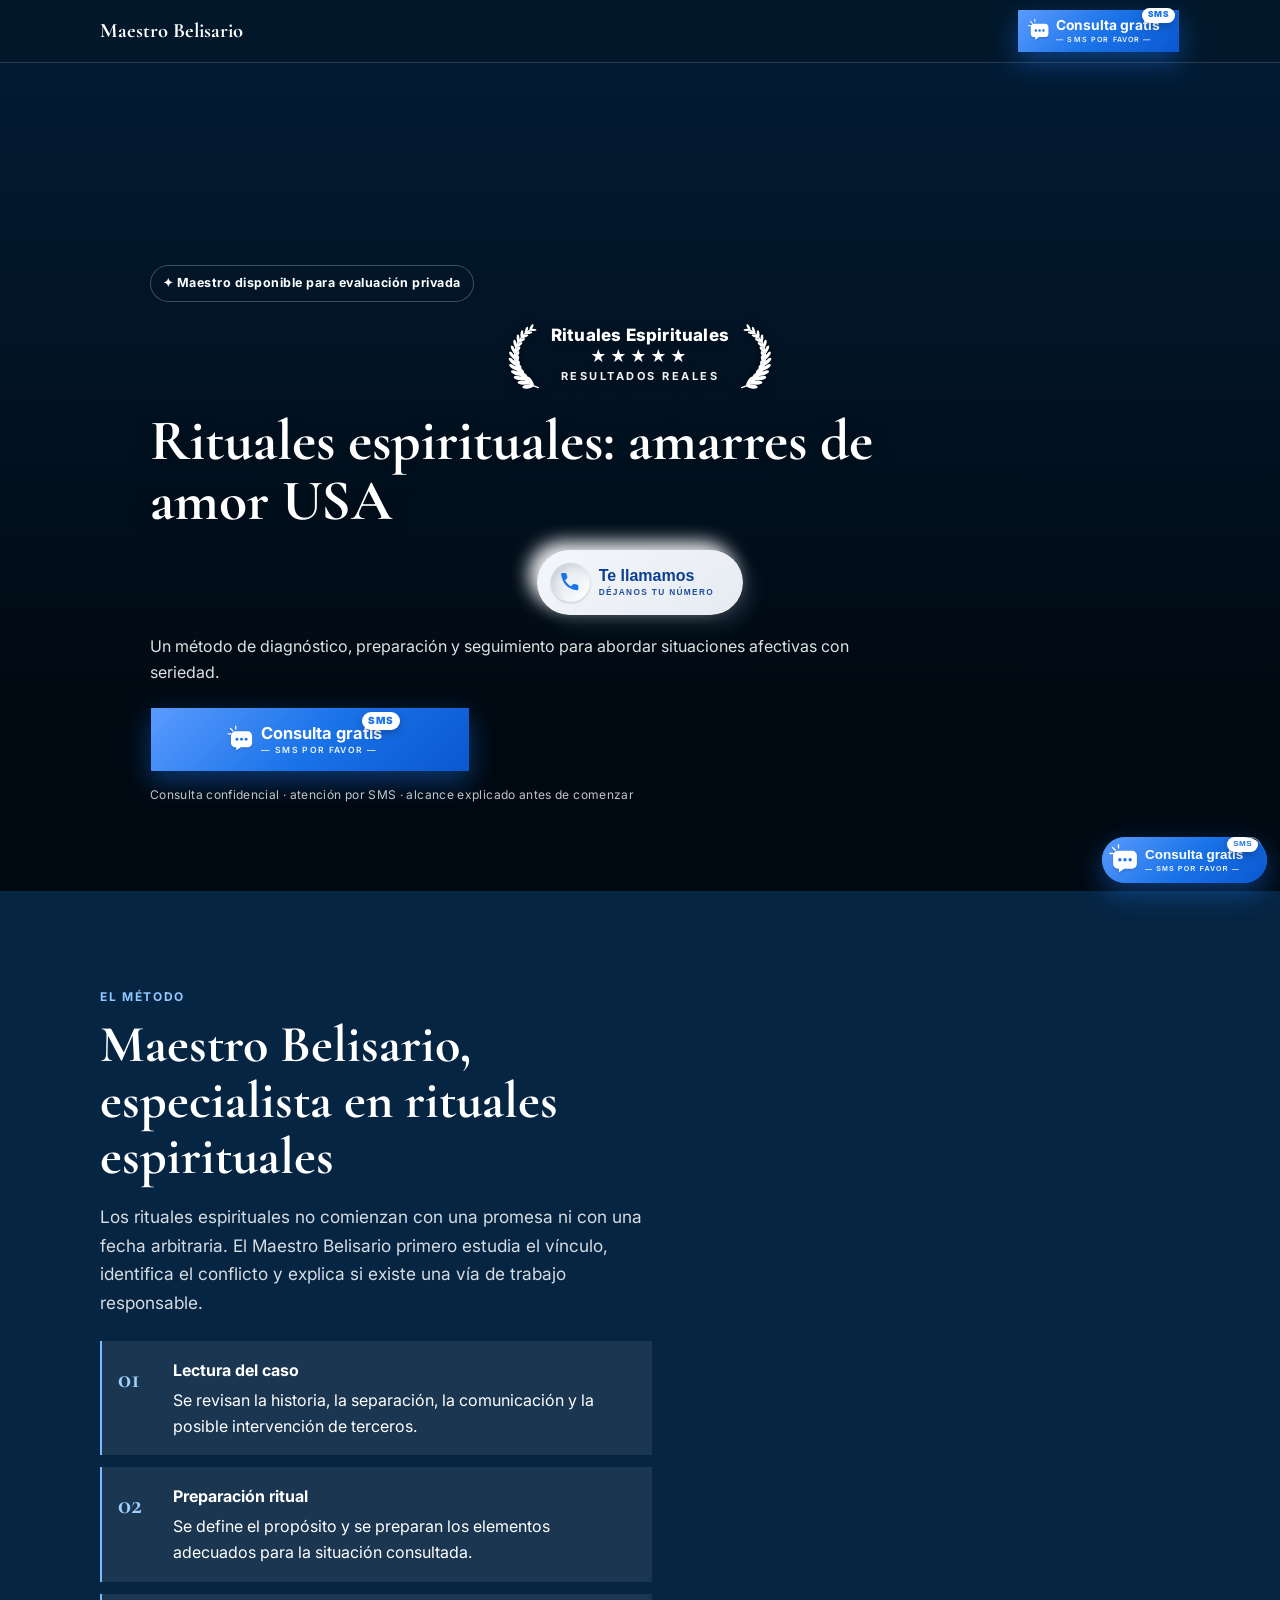
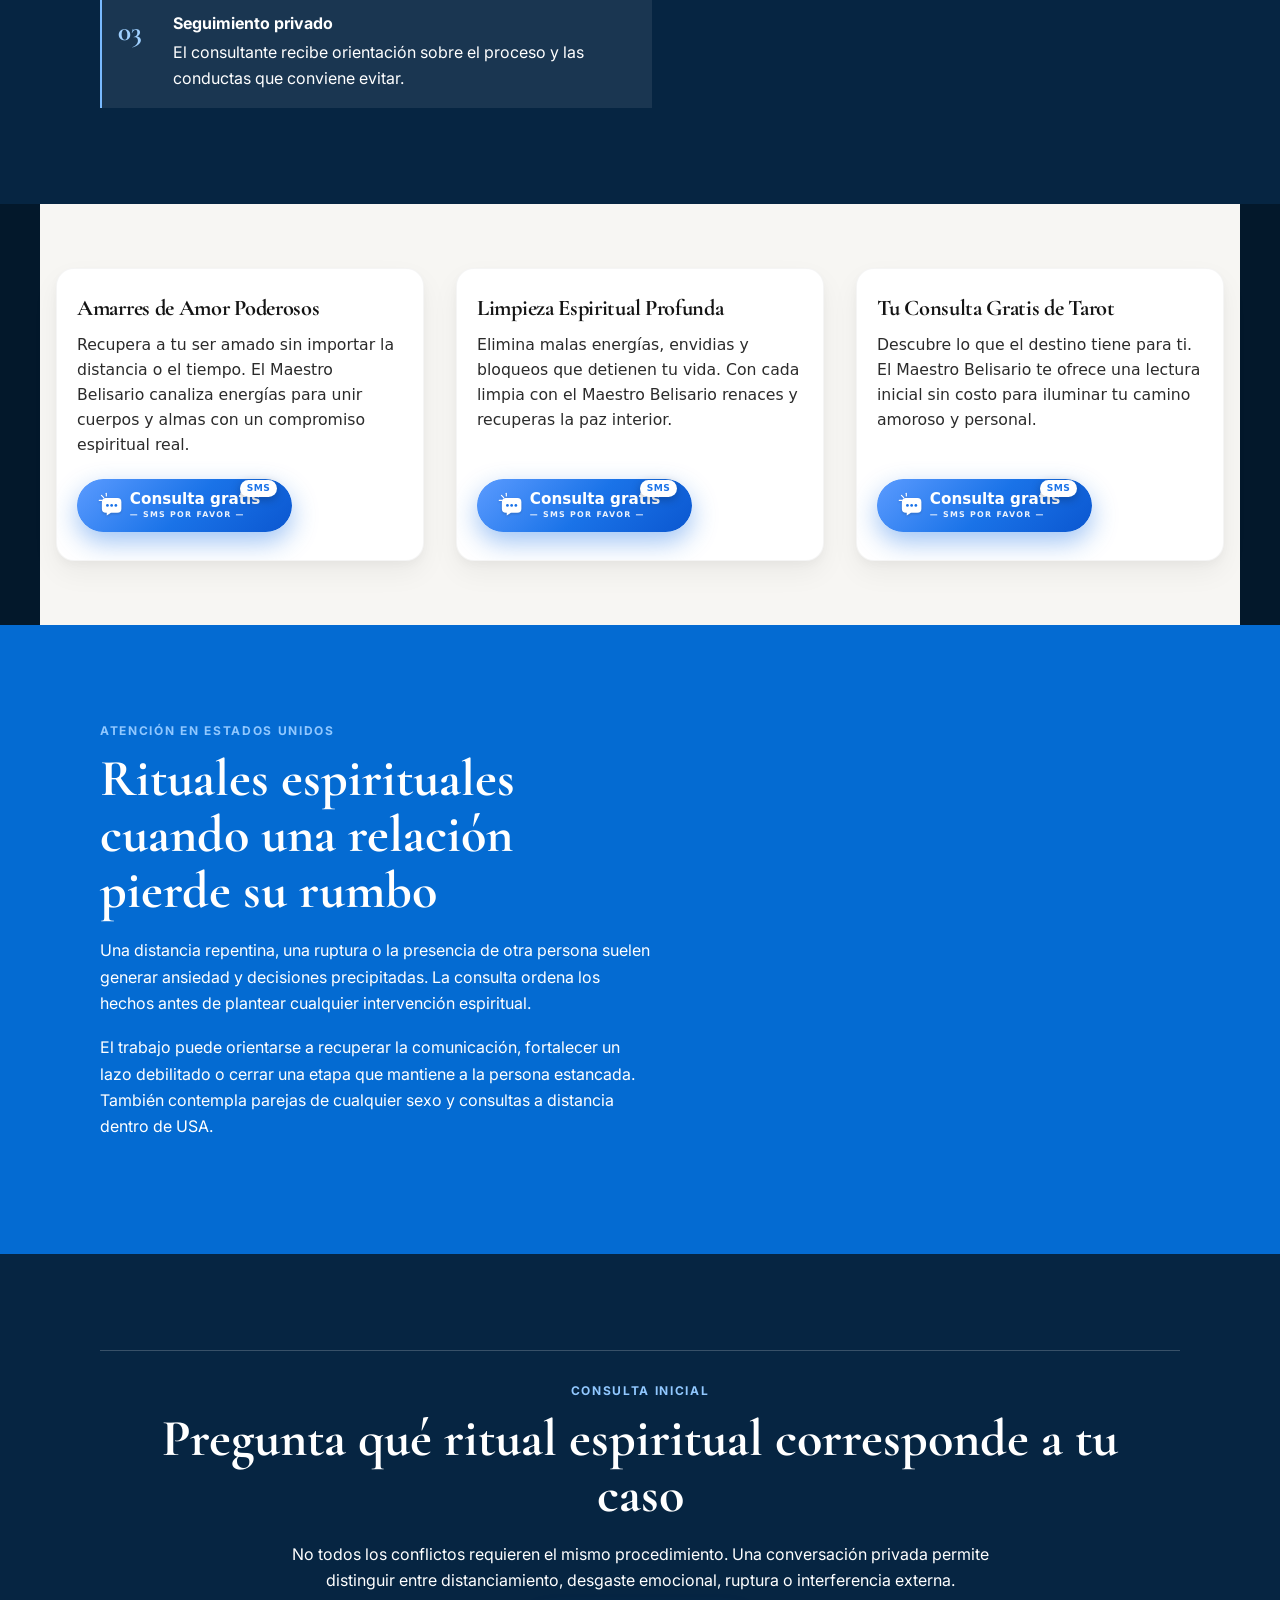
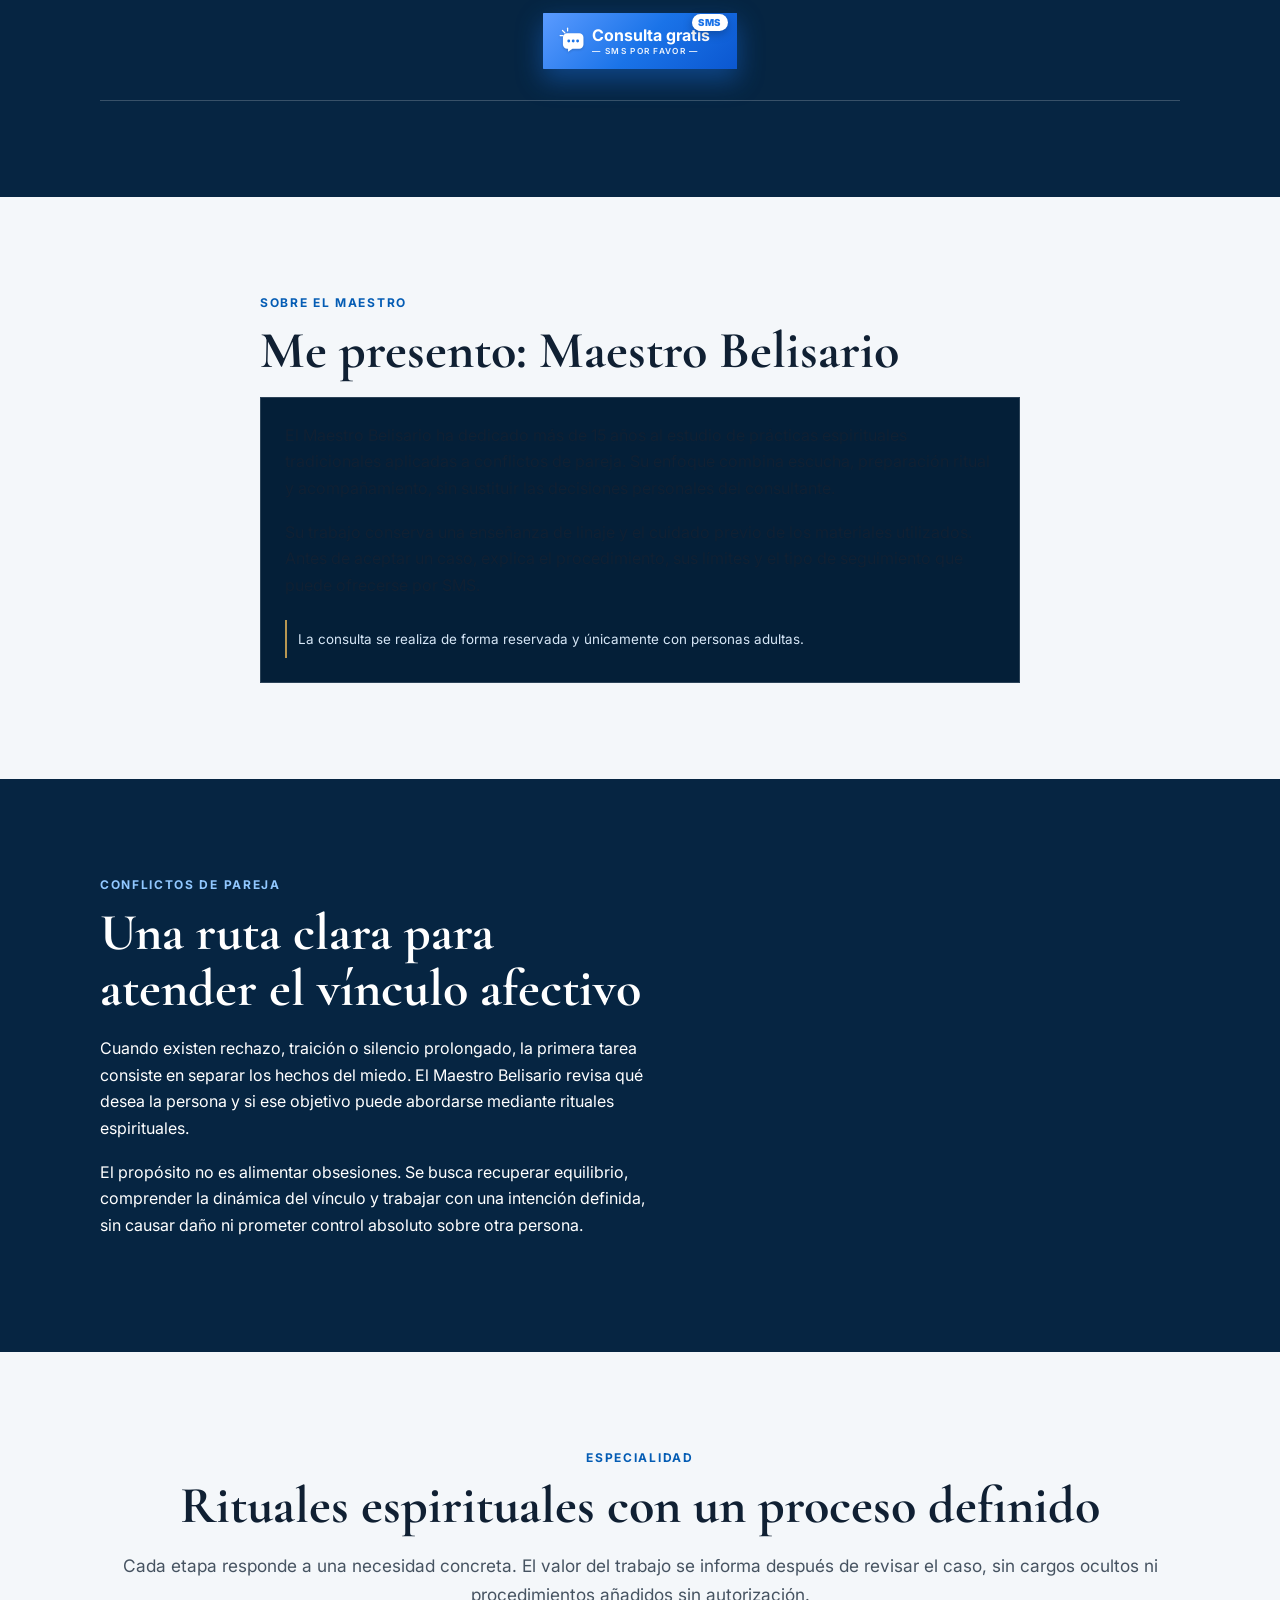
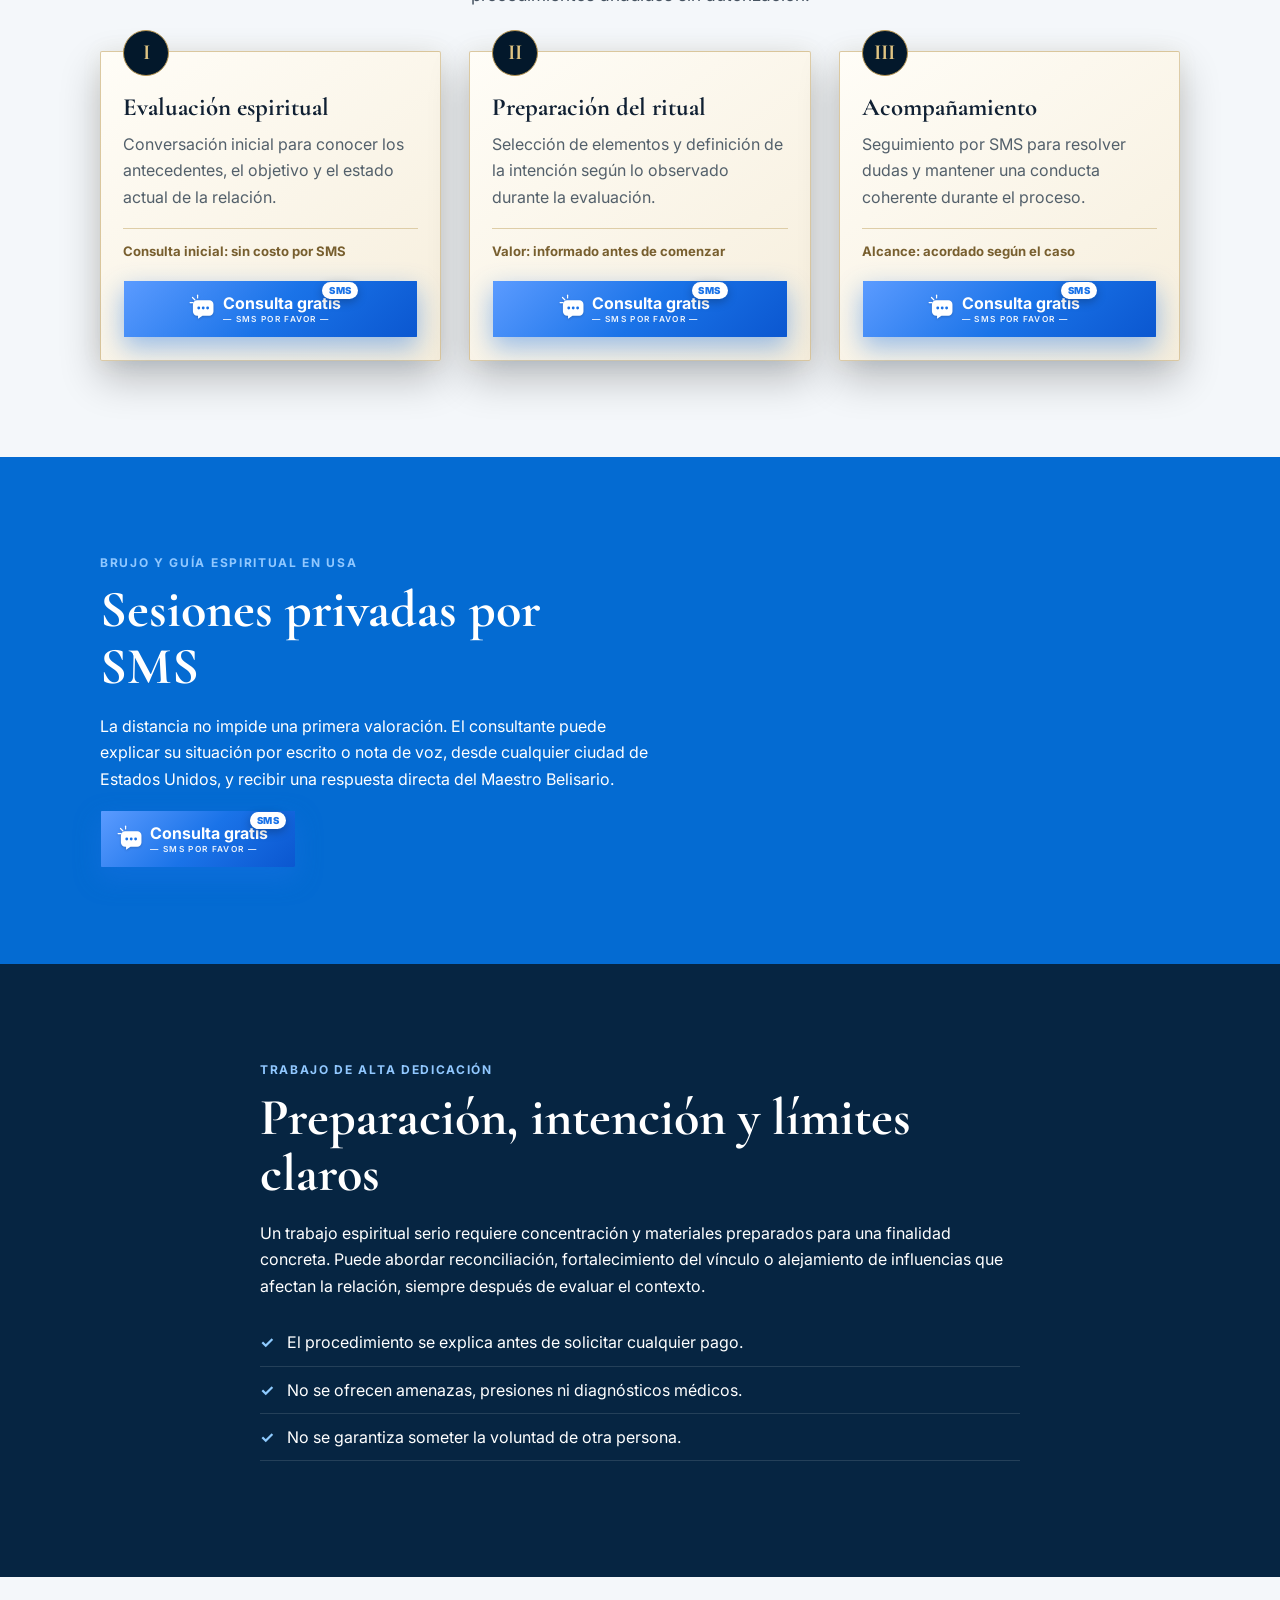
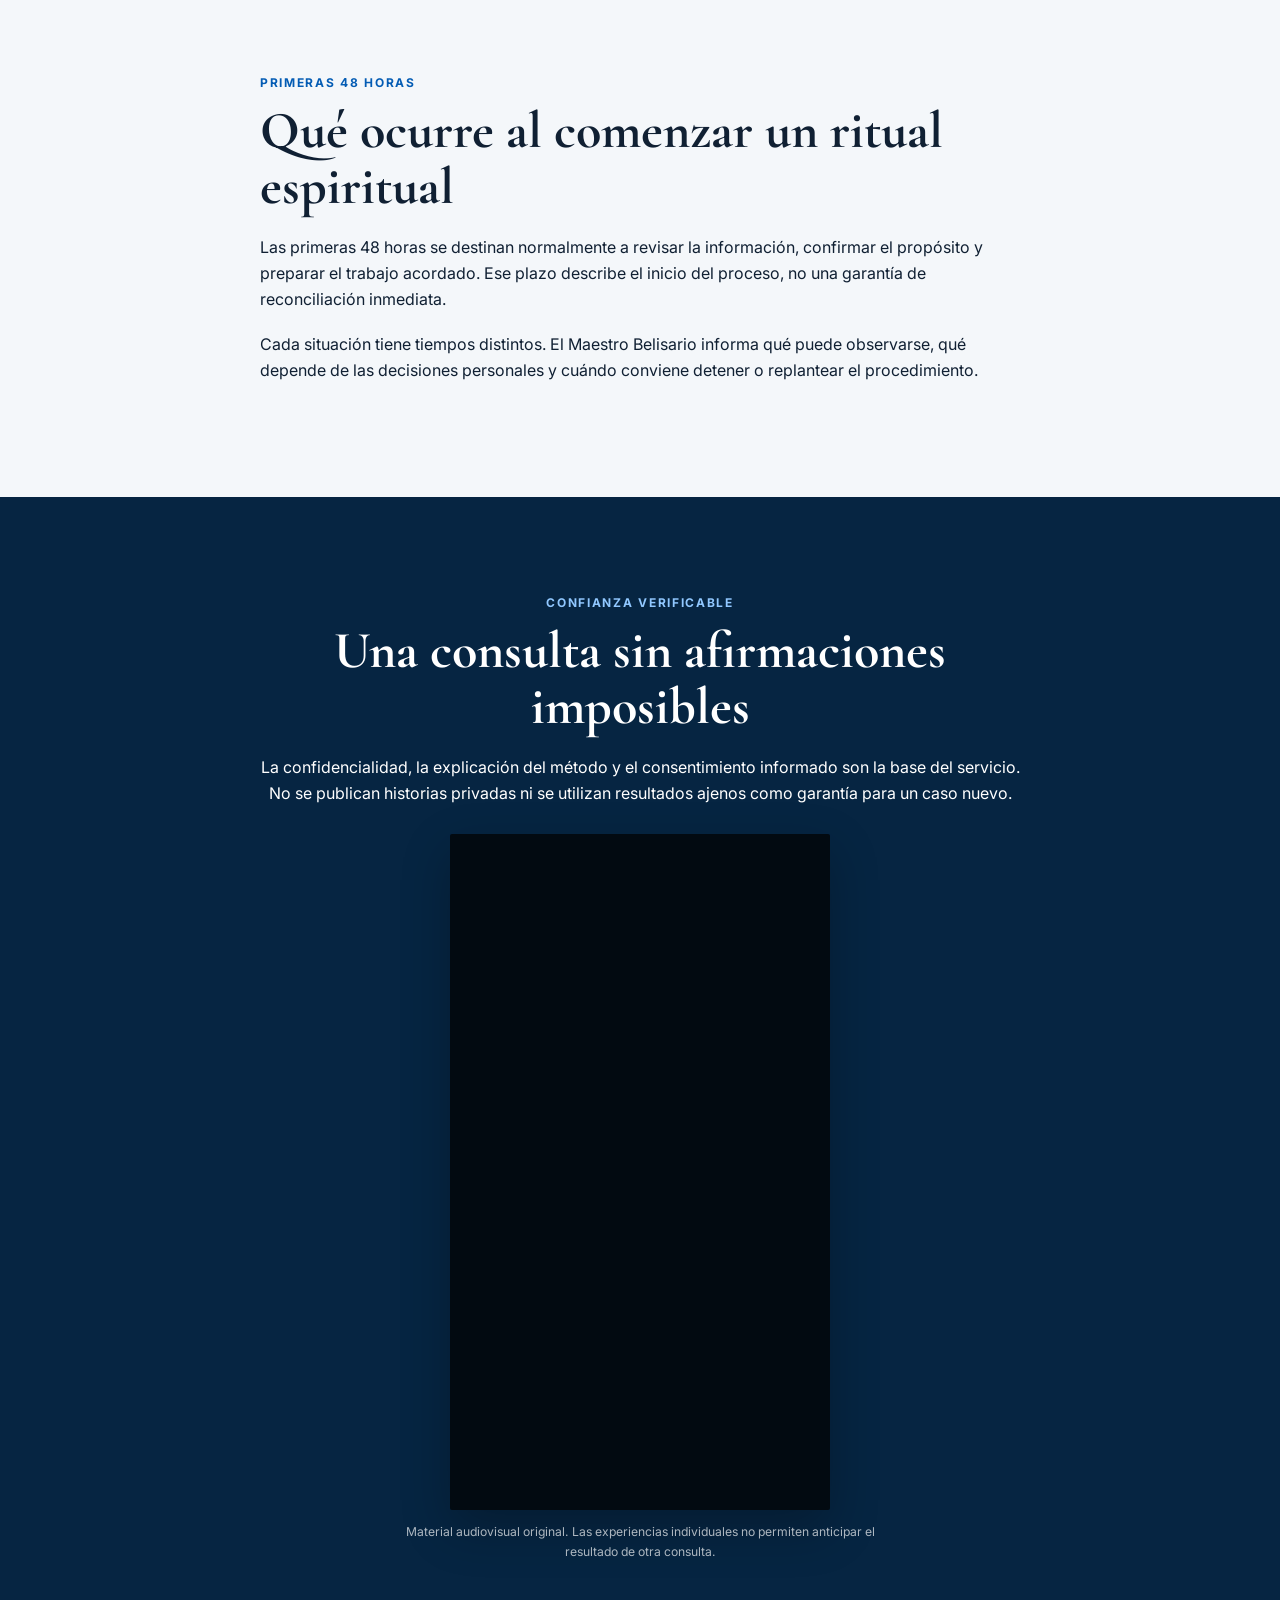
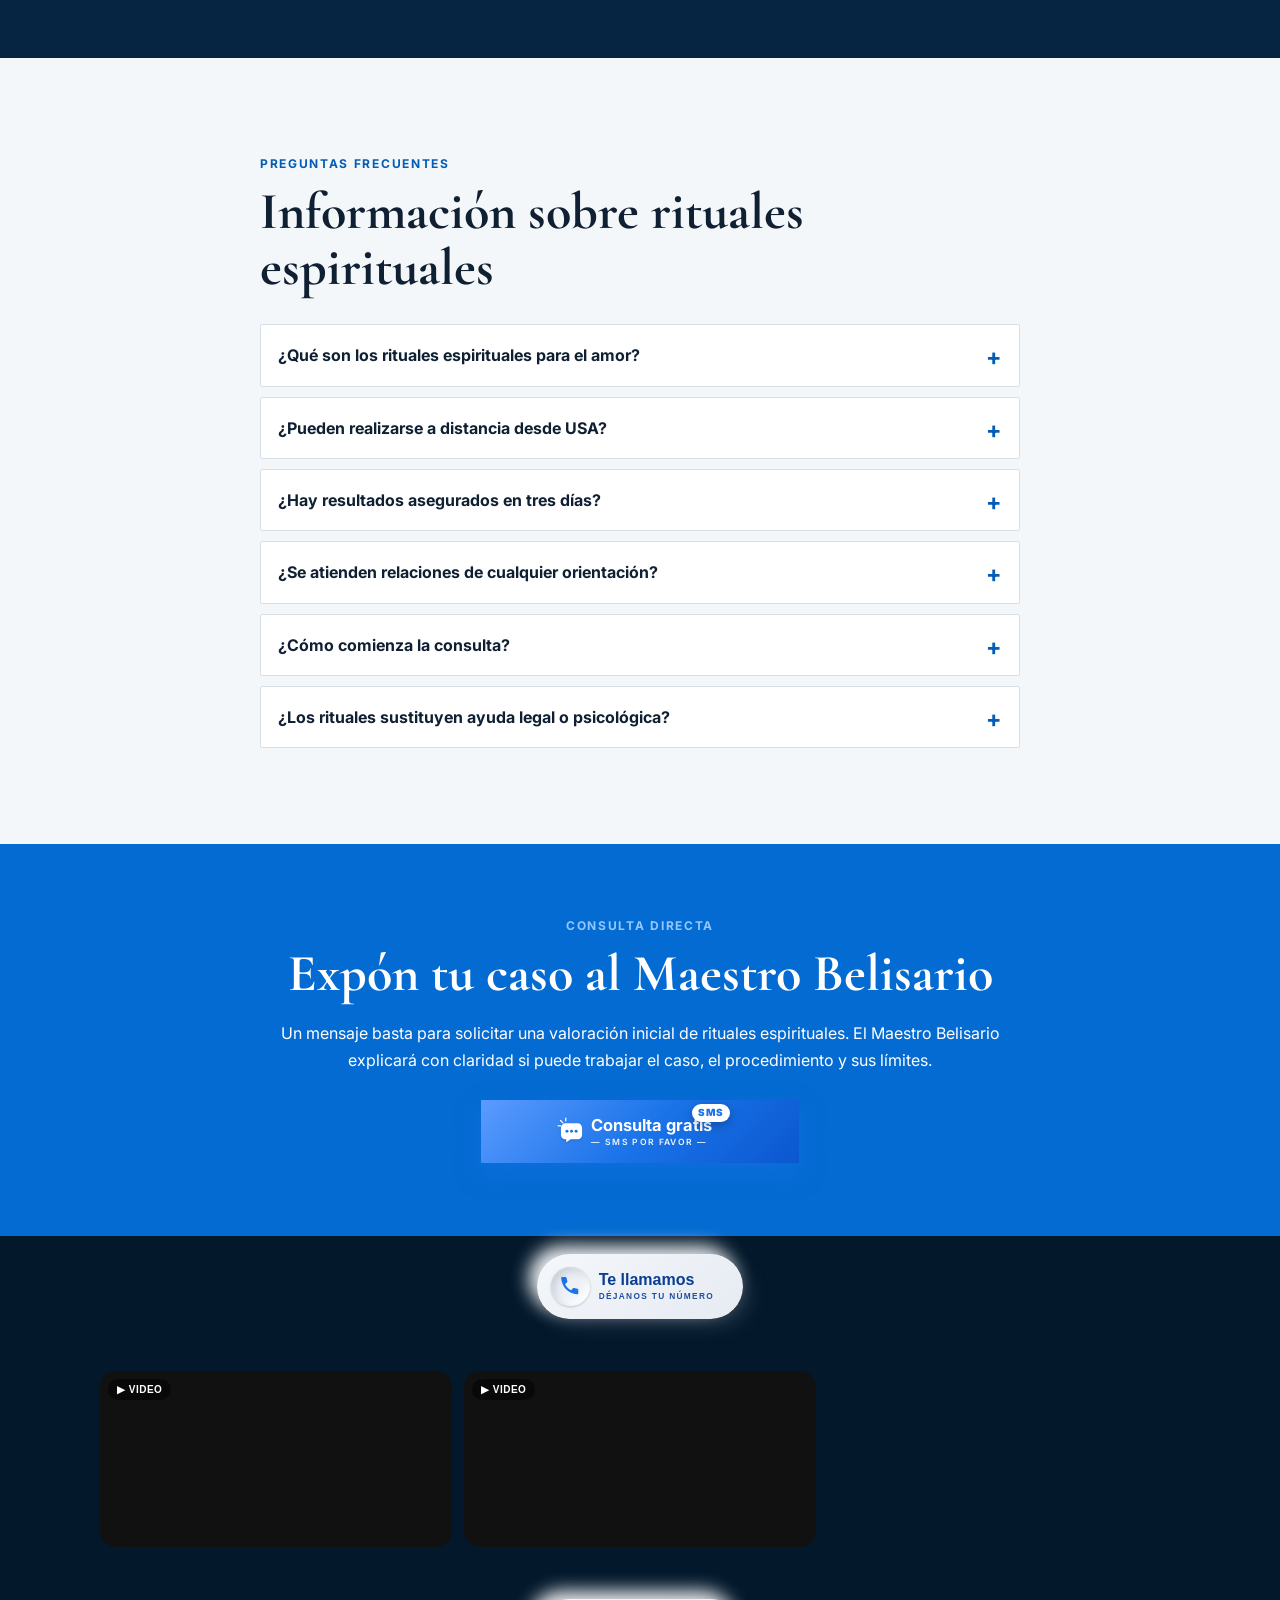
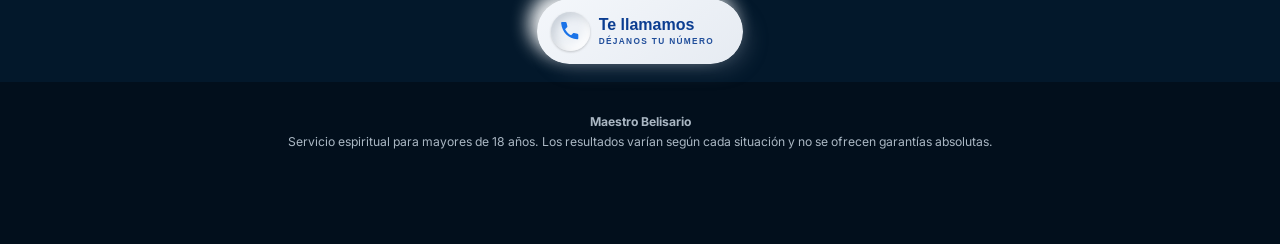
==== commit e45193a8: "Botón de llamada medido (+18053140859) en 1 página(s)" ====
--- a/optimizado/ag-171179445063/kw-300844871698/index.html
+++ b/optimizado/ag-171179445063/kw-300844871698/index.html
@@ -121,80 +121,6 @@
 <style id="maq-laurel-css">.maq-laurel{display:flex;align-items:center;justify-content:center;gap:8px;color:#fff;margin:0 auto 18px;max-width:440px;filter:drop-shadow(0 1px 6px rgba(0,0,0,.45))}.maq-laurel .ml-mid{display:flex;flex-direction:column;align-items:center;gap:3px}.maq-laurel .ml-title{font-weight:800;font-size:17px;line-height:1.2;letter-spacing:.2px;text-align:center}.maq-laurel .ml-stars{font-size:16px;letter-spacing:3px;line-height:1}.maq-laurel .ml-since{font-weight:700;font-size:11px;letter-spacing:2.5px;text-transform:uppercase;opacity:.95}</style>
 <style id="maq-gallery-css">.maq-gallery{padding:34px 14px}.maq-gallery .mgi{max-width:1080px;margin:0 auto;columns:2;column-gap:10px}@media(min-width:760px){.maq-gallery .mgi{columns:3;column-gap:12px}}.maq-gallery figure{break-inside:avoid;margin:0 0 10px;position:relative;border-radius:16px;overflow:hidden;background:#111;transform:translateZ(0)}.maq-gallery img,.maq-gallery video{width:100%;height:auto;display:block;border-radius:16px;transition:transform .45s ease}.maq-gallery figure:hover img,.maq-gallery figure:hover video{transform:scale(1.04)}.maq-gallery .mgb{position:absolute;top:8px;left:8px;margin:0;padding:3px 9px;border-radius:999px;font:700 10px/1.5 -apple-system,BlinkMacSystemFont,sans-serif;letter-spacing:.5px;color:#fff;background:rgba(0,0,0,.45);backdrop-filter:blur(6px);-webkit-backdrop-filter:blur(6px)}</style>
 <style id="maq-blk-guard">[data-blk]{overflow-x:clip;max-width:100%}[data-blk] *{max-width:100%;box-sizing:border-box;min-width:0}[data-blk] img,[data-blk] video{height:auto}[data-blk] table{display:block;width:100%;overflow-x:auto}</style>
-<!--CALL-KIT:head--><style id="mk-call-css">.mk-call,.mk-call-slot{--mk-call-c:#1a73e8;--mk-call-g:linear-gradient(135deg,#5b9bff 0%,#1a73e8 52%,#0b57d0 100%);--mk-call-bg:#1a73e8;--mk-call-sh:rgba(26,115,232,.42);--mk-call-ring:rgba(26,115,232,.55);--mk-call-halo:rgba(26,115,232,.22);--mk-call-g-dark:linear-gradient(135deg,#1e63d6 0%,#0b3b8f 50%,#061f52 100%);--mk-call-g-pale:linear-gradient(180deg,#f3f8ff 0%,#dce9ff 100%);--mk-call-pale:#e6f0ff;--mk-call-dark:#0b3d91;--mk-call-g-glass:linear-gradient(135deg,rgba(91,155,255,.62) 0%,rgba(26,115,232,.5) 60%,rgba(11,87,208,.56) 100%);--mk-call-glass:rgba(26,115,232,.5);--mk-call-g-3d:radial-gradient(circle at 32% 28%,#7db4ff 0%,#1a73e8 55%,#0b4bb5 100%)}
-[data-mk-call-os="ios"] .mk-call,[data-mk-call-os="ios"] .mk-call-slot{--mk-call-c:#34c759;--mk-call-g:linear-gradient(160deg,#7fe98a 0%,#34c759 52%,#1f9f45 100%);--mk-call-bg:#34c759;--mk-call-sh:rgba(52,199,89,.42);--mk-call-ring:rgba(52,199,89,.55);--mk-call-halo:rgba(52,199,89,.22);--mk-call-g-dark:linear-gradient(135deg,#2f8f4a 0%,#145c2a 50%,#0a3317 100%);--mk-call-g-pale:linear-gradient(180deg,#f2fcf4 0%,#d9f4e0 100%);--mk-call-pale:#e4f7e8;--mk-call-dark:#0f5c2a;--mk-call-g-glass:linear-gradient(135deg,rgba(127,233,138,.62) 0%,rgba(52,199,89,.5) 60%,rgba(31,159,69,.56) 100%);--mk-call-glass:rgba(52,199,89,.5);--mk-call-g-3d:radial-gradient(circle at 32% 28%,#9af0a6 0%,#34c759 55%,#1b8a3c 100%)}
-[data-mk-call-v="pildora"] .mk-call{--mk-call-ico-bg:#fff;--mk-call-ico-pad:.42em;--mk-call-hs:var(--mk-call-c);--mk-call-t2:block;--mk-call-t2-txt:'Estamos disponibles'}
-[data-mk-call-v="aura"] .mk-call{--mk-call-g:var(--mk-call-g-pale);--mk-call-bg:var(--mk-call-pale);--mk-call-fg:var(--mk-call-dark);--mk-call-sh2:0 10px 26px var(--mk-call-sh);--mk-call-ico-bg:var(--mk-call-g);--mk-call-ico-pad:.5em;--mk-call-ico-bd:0 0 0 5px var(--mk-call-halo),0 0 22px var(--mk-call-sh);--mk-call-ico-an:mkCallHalo 2.4s ease-in-out infinite;--mk-call-t1-txt:'Consulta gratis';--mk-call-t1a:none;--mk-call-t2:block;--mk-call-t2-txt:'Toca para llamar'}
-[data-mk-call-v="contorno"] .mk-call{--mk-call-g:linear-gradient(180deg,#fff 0%,#f7f9fc 100%);--mk-call-bg:#fff;--mk-call-fg:var(--mk-call-c);--mk-call-sh2:0 0 0 2px var(--mk-call-c),0 8px 22px var(--mk-call-sh);--mk-call-hs:none;--mk-call-hs-st:var(--mk-call-c);--mk-call-t1-txt:'Ll\e1 manos';--mk-call-t1a:none;--mk-call-t2:block;--mk-call-t2-txt:'Nuestro equipo te atiende'}
-[data-mk-call-v="cristal"] .mk-call{--mk-call-g:var(--mk-call-g-glass);--mk-call-bg:var(--mk-call-glass);--mk-call-blur:blur(10px) saturate(140%);--mk-call-sh2:inset 0 0 0 1px rgba(255,255,255,.55),0 10px 26px var(--mk-call-sh);--mk-call-ico-bg:rgba(255,255,255,.22);--mk-call-ico-pad:.42em;--mk-call-ico-bd:inset 0 0 0 1px rgba(255,255,255,.55);--mk-call-t1-txt:'Habla con un gu\ed a';--mk-call-t1a:none;--mk-call-t2:block;--mk-call-t2-txt:'Orientaci\f3 n personalizada'}
-[data-mk-call-v="enlinea"] .mk-call{--mk-call-ico-bg:var(--mk-call-dark);--mk-call-ico-r:.6em;--mk-call-ico-pad:.55em;--mk-call-wv:block;--mk-call-t0:block;--mk-call-t0-txt:'En l\ed nea';--mk-call-t0-dot:inline-block;--mk-call-t1-txt:'Atenci\f3 n inmediata';--mk-call-t1a:none;--mk-call-t2:block;--mk-call-t2-txt:'Verifica tu disponibilidad'}
-[data-mk-call-v="flotante"] .mk-call{--mk-call-g:var(--mk-call-g-pale);--mk-call-bg:var(--mk-call-pale);--mk-call-fg:var(--mk-call-dark);--mk-call-sh2:0 10px 26px var(--mk-call-sh);--mk-call-ico-bg:var(--mk-call-g-3d);--mk-call-ico-pad:.5em;--mk-call-ico-bd:inset 0 2px 0 rgba(255,255,255,.45),inset 0 -3px 0 rgba(0,0,0,.18),0 8px 18px var(--mk-call-sh);--mk-call-dot:block;--mk-call-t1-txt:'Llamada gratis';--mk-call-t1a:none;--mk-call-t2:block;--mk-call-t2-txt:'Sin compromiso'}
-[data-mk-call-v="dividido"] .mk-call{--mk-call-t1-txt:'Conectar ahora';--mk-call-t1a:none;--mk-call-t2:block;--mk-call-t2-txt:'Hablemos hoy';--mk-call-div:block;--mk-call-arr:inline-flex;--mk-call-arr-bg:rgba(255,255,255,.24);--mk-call-pc:none;--mk-call-pa:block}
-[data-mk-call-v="suave"] .mk-call{--mk-call-g:linear-gradient(145deg,#f4f7fb 0%,#e6ebf2 100%);--mk-call-bg:#edf1f6;--mk-call-fg:var(--mk-call-dark);--mk-call-sh2:8px 8px 18px rgba(96,110,130,.28),-8px -8px 18px rgba(255,255,255,.95);--mk-call-ico-bg:#edf1f6;--mk-call-ico-pad:.46em;--mk-call-ico-bd:inset 4px 4px 9px rgba(96,110,130,.25),inset -4px -4px 9px rgba(255,255,255,.95);--mk-call-hs:var(--mk-call-c);--mk-call-t1-txt:'Te llamamos';--mk-call-t1a:none;--mk-call-t2:block;--mk-call-t2-txt:'D\e9 janos tu n\fa mero'}
-.mk-call{background-image:var(--mk-call-g,linear-gradient(135deg,#5b9bff 0%,#1a73e8 52%,#0b57d0 100%))!important;background-color:var(--mk-call-bg,#1a73e8)!important;background-size:100% 100%!important;background-position:0 0!important;background-repeat:no-repeat!important;background-attachment:scroll!important;background-clip:padding-box!important;-webkit-background-clip:padding-box!important;backdrop-filter:var(--mk-call-blur,none)!important;-webkit-backdrop-filter:var(--mk-call-blur,none)!important;color:var(--mk-call-fg,#fff)!important;-webkit-text-fill-color:var(--mk-call-fg,#fff)!important;border-color:transparent!important;outline:0!important;text-decoration:none!important;text-shadow:none!important;text-indent:0!important;box-shadow:var(--mk-call-sh2,0 10px 26px var(--mk-call-sh,rgba(26,115,232,.42)))!important;mix-blend-mode:normal!important;-webkit-tap-highlight-color:transparent;transition:filter .2s ease}
-html .mk-call:is(#mk-call-f1,.mk-call):is(#mk-call-f2,.mk-call):is(#mk-call-f3,.mk-call){background-image:var(--mk-call-g,linear-gradient(135deg,#5b9bff 0%,#1a73e8 52%,#0b57d0 100%))!important;background-color:var(--mk-call-bg,#1a73e8)!important;background-size:100% 100%!important;background-position:0 0!important;background-repeat:no-repeat!important;background-attachment:scroll!important;background-clip:padding-box!important;-webkit-background-clip:padding-box!important;backdrop-filter:var(--mk-call-blur,none)!important;-webkit-backdrop-filter:var(--mk-call-blur,none)!important;color:var(--mk-call-fg,#fff)!important;-webkit-text-fill-color:var(--mk-call-fg,#fff)!important;border-color:transparent!important;outline:0!important;text-decoration:none!important;text-shadow:none!important;text-indent:0!important;box-shadow:var(--mk-call-sh2,0 10px 26px var(--mk-call-sh,rgba(26,115,232,.42)))!important;mix-blend-mode:normal!important;-webkit-tap-highlight-color:transparent;transition:filter .2s ease}
-html .mk-call:is(#mk-call-f1,.mk-call):is(#mk-call-f2,.mk-call):is(#mk-call-f3,.mk-call):hover{filter:brightness(1.06)}.mk-call:active .mk-call-face{transform:scale(.97)}
-.mk-call::before,.mk-call::after{content:none!important;display:none!important}
-html .mk-call:is(#mk-call-f1,.mk-call):is(#mk-call-f2,.mk-call):is(#mk-call-f3,.mk-call)::before,html .mk-call:is(#mk-call-f1,.mk-call):is(#mk-call-f2,.mk-call):is(#mk-call-f3,.mk-call)::after{content:none!important;display:none!important}
-html .mk-call:is(#mk-call-f1,.mk-call):is(#mk-call-f2,.mk-call):is(#mk-call-f3,.mk-call) .mk-call-face{display:inline-flex!important;align-items:center!important;justify-content:center!important;gap:.55em!important;position:relative!important;isolation:isolate!important;width:auto!important;height:auto!important;min-width:0!important;min-height:0!important;max-height:none!important;margin:0!important;padding:0!important;clip:auto!important;clip-path:none!important;opacity:1!important;visibility:visible!important;text-indent:0!important;letter-spacing:normal!important;font-size:max(12px,1em)!important;line-height:1.15!important;left:auto!important;top:auto!important;right:auto!important;bottom:auto!important;overflow:visible!important;background:none!important;color:var(--mk-call-fg,#fff)!important;-webkit-text-fill-color:var(--mk-call-fg,#fff)!important;text-shadow:none!important}
-html .mk-call:is(#mk-call-f1,.mk-call):is(#mk-call-f2,.mk-call):is(#mk-call-f3,.mk-call) .mk-call-shine{display:block!important;position:absolute!important;left:0!important;top:0!important;right:0!important;bottom:0!important;width:auto!important;height:auto!important;min-width:0!important;min-height:0!important;max-height:none!important;margin:0!important;padding:0!important;overflow:hidden!important;border-radius:inherit!important;pointer-events:none!important;background:none!important;opacity:1!important;visibility:visible!important}
-html .mk-call:is(#mk-call-f1,.mk-call):is(#mk-call-f2,.mk-call):is(#mk-call-f3,.mk-call) .mk-call-ico{display:inline-flex!important;position:relative!important;width:auto!important;height:auto!important;min-width:0!important;min-height:0!important;max-height:none!important;margin:0!important;max-width:none!important;padding:var(--mk-call-ico-pad,0)!important;clip:auto!important;clip-path:none!important;opacity:1!important;visibility:visible!important;text-indent:0!important;letter-spacing:normal!important;overflow:visible!important;transform:none!important;font-size:inherit!important;line-height:0!important;background:var(--mk-call-ico-bg,transparent)!important;border-radius:var(--mk-call-ico-r,50%)!important;box-shadow:var(--mk-call-ico-bd,none)!important;color:inherit!important;left:auto!important;top:auto!important;animation:var(--mk-call-ico-an,none)!important;flex:0 0 auto!important}
-html .mk-call:is(#mk-call-f1,.mk-call):is(#mk-call-f2,.mk-call):is(#mk-call-f3,.mk-call) .mk-call-dot{display:var(--mk-call-dot,none)!important;position:absolute!important;top:.05em!important;right:.05em!important;left:auto!important;bottom:auto!important;width:.55em!important;height:.55em!important;min-width:0!important;min-height:0!important;margin:0!important;padding:0!important;border-radius:50%!important;background:#fff!important;box-shadow:0 0 0 2px var(--mk-call-c),0 0 10px #fff!important;z-index:3!important;opacity:1!important;visibility:visible!important;transform:none!important;animation:mkCallBlink 2.2s ease-in-out infinite!important}
-html .mk-call:is(#mk-call-f1,.mk-call):is(#mk-call-f2,.mk-call):is(#mk-call-f3,.mk-call) .mk-call-txt{display:var(--mk-call-txt-d,inline-flex)!important;flex-direction:column!important;align-items:var(--mk-call-txt-al,flex-start)!important;position:static!important;width:auto!important;height:auto!important;min-width:0!important;min-height:0!important;max-height:none!important;margin:0!important;max-width:none!important;padding:0!important;clip:auto!important;clip-path:none!important;opacity:1!important;visibility:visible!important;text-indent:0!important;letter-spacing:normal!important;overflow:visible!important;transform:none!important;font-size:inherit!important;color:inherit!important;-webkit-text-fill-color:inherit!important;background:none!important;text-shadow:none!important;white-space:normal!important}
-html .mk-call:is(#mk-call-f1,.mk-call):is(#mk-call-f2,.mk-call):is(#mk-call-f3,.mk-call) .mk-call-t0{display:var(--mk-call-t0,none)!important;align-items:center!important;gap:.35em!important;position:static!important;width:auto!important;height:auto!important;min-width:0!important;min-height:0!important;max-height:none!important;margin:0!important;padding:0!important;clip:auto!important;clip-path:none!important;opacity:1!important;visibility:visible!important;text-indent:0!important;letter-spacing:normal!important;margin-bottom:.22em!important;font-size:var(--mk-call-t0-fs,.5em)!important;font-weight:700!important;letter-spacing:.14em!important;text-transform:uppercase!important;opacity:.92!important;white-space:nowrap!important;line-height:1.1!important;color:inherit!important;-webkit-text-fill-color:inherit!important;background:none!important;transform:none!important}
-html .mk-call:is(#mk-call-f1,.mk-call):is(#mk-call-f2,.mk-call):is(#mk-call-f3,.mk-call) .mk-call-t0::before{content:''!important;display:var(--mk-call-t0-dot,none)!important;width:.9em!important;height:.9em!important;margin:0 .4em 0 0!important;border-radius:50%!important;background:#22c55e!important;box-shadow:0 0 0 .25em rgba(34,197,94,.3)!important;vertical-align:middle!important;animation:mkCallBlink 2.2s ease-in-out infinite!important}
-html .mk-call:is(#mk-call-f1,.mk-call):is(#mk-call-f2,.mk-call):is(#mk-call-f3,.mk-call) .mk-call-t0::after{content:var(--mk-call-t0-txt,'')!important;display:inline!important}
-html .mk-call:is(#mk-call-f1,.mk-call):is(#mk-call-f2,.mk-call):is(#mk-call-f3,.mk-call) .mk-call-t1{display:block!important;position:static!important;width:auto!important;height:auto!important;min-width:0!important;min-height:0!important;max-height:none!important;margin:0!important;padding:0!important;clip:auto!important;clip-path:none!important;opacity:1!important;visibility:visible!important;text-indent:0!important;letter-spacing:normal!important;white-space:var(--mk-call-t1-ws,normal)!important;text-align:var(--mk-call-t1-ta,left)!important;font-size:var(--mk-call-t1-fs,1em)!important;line-height:var(--mk-call-t1-lh,1.15)!important;font-weight:var(--mk-call-t1-fw,800)!important;font-style:normal!important;letter-spacing:var(--mk-call-t1-ls,normal)!important;text-transform:none!important;color:inherit!important;-webkit-text-fill-color:inherit!important;background:none!important;text-shadow:none!important;transform:none!important}
-html .mk-call:is(#mk-call-f1,.mk-call):is(#mk-call-f2,.mk-call):is(#mk-call-f3,.mk-call) .mk-call-t1::before{content:var(--mk-call-t1-txt,none)!important;display:inline!important}
-html .mk-call:is(#mk-call-f1,.mk-call):is(#mk-call-f2,.mk-call):is(#mk-call-f3,.mk-call) .mk-call-t1a{display:var(--mk-call-t1a,inline)!important;position:static!important;clip:auto!important;clip-path:none!important;opacity:1!important;visibility:visible!important;text-indent:0!important;letter-spacing:normal!important;font:inherit!important;color:inherit!important;-webkit-text-fill-color:inherit!important;background:none!important;margin:0!important;padding:0!important}
-html .mk-call:is(#mk-call-f1,.mk-call):is(#mk-call-f2,.mk-call):is(#mk-call-f3,.mk-call) .mk-call-t2{display:var(--mk-call-t2,none)!important;position:static!important;width:auto!important;height:auto!important;min-width:0!important;min-height:0!important;max-height:none!important;margin:0!important;padding:0!important;clip:auto!important;clip-path:none!important;opacity:1!important;visibility:visible!important;text-indent:0!important;letter-spacing:normal!important;margin-top:.3em!important;font-size:.52em!important;font-weight:600!important;letter-spacing:.16em!important;text-transform:uppercase!important;opacity:.9!important;white-space:nowrap!important;line-height:1.1!important;color:inherit!important;-webkit-text-fill-color:inherit!important;background:none!important;transform:none!important}
-html .mk-call:is(#mk-call-f1,.mk-call):is(#mk-call-f2,.mk-call):is(#mk-call-f3,.mk-call) .mk-call-t2::before{content:var(--mk-call-t2-txt,'')!important;display:inline!important}
-html .mk-call:is(#mk-call-f1,.mk-call):is(#mk-call-f2,.mk-call):is(#mk-call-f3,.mk-call) .mk-call-end{display:var(--mk-call-end-d,inline-flex)!important;align-items:center!important;gap:.55em!important;position:static!important;width:auto!important;height:auto!important;min-width:0!important;min-height:0!important;max-height:none!important;margin:0!important;max-width:none!important;padding:0!important;clip:auto!important;clip-path:none!important;opacity:1!important;visibility:visible!important;text-indent:0!important;letter-spacing:normal!important;overflow:visible!important;transform:none!important;font-size:inherit!important;background:none!important;color:inherit!important}
-html .mk-call:is(#mk-call-f1,.mk-call):is(#mk-call-f2,.mk-call):is(#mk-call-f3,.mk-call) .mk-call-end::before{content:''!important;display:var(--mk-call-div,none)!important;width:1px!important;height:1.9em!important;background:currentColor!important;opacity:.4!important;margin:0!important}
-html .mk-call:is(#mk-call-f1,.mk-call):is(#mk-call-f2,.mk-call):is(#mk-call-f3,.mk-call) .mk-call-arr{display:var(--mk-call-arr,none)!important;align-items:center!important;justify-content:center!important;position:static!important;width:2em!important;height:2em!important;min-width:0!important;min-height:0!important;margin:0!important;padding:0!important;clip:auto!important;clip-path:none!important;opacity:1!important;visibility:visible!important;text-indent:0!important;letter-spacing:normal!important;border-radius:50%!important;background:var(--mk-call-arr-bg,transparent)!important;color:var(--mk-call-arr-fg,inherit)!important;-webkit-text-fill-color:var(--mk-call-arr-fg,inherit)!important;flex:0 0 auto!important;transform:none!important;box-shadow:none!important}
-html .mk-call:is(#mk-call-f1,.mk-call):is(#mk-call-f2,.mk-call):is(#mk-call-f3,.mk-call) .mk-call-asvg{display:block!important;width:1.05em!important;height:1.05em!important;clip:auto!important;clip-path:none!important;opacity:1!important;visibility:visible!important;text-indent:0!important;letter-spacing:normal!important;fill:none!important;overflow:visible!important}
-html .mk-call:is(#mk-call-f1,.mk-call):is(#mk-call-f2,.mk-call):is(#mk-call-f3,.mk-call) .mk-call-asvg path{fill:none!important;stroke:currentColor!important;stroke-width:2.6!important;stroke-linecap:round!important;stroke-linejoin:round!important}
-html .mk-call:is(#mk-call-f1,.mk-call):is(#mk-call-f2,.mk-call):is(#mk-call-f3,.mk-call) .mk-call-pc{display:var(--mk-call-pc,block)!important}html .mk-call:is(#mk-call-f1,.mk-call):is(#mk-call-f2,.mk-call):is(#mk-call-f3,.mk-call) .mk-call-pa{display:var(--mk-call-pa,none)!important}
-html .mk-call:is(#mk-call-f1,.mk-call):is(#mk-call-f2,.mk-call):is(#mk-call-f3,.mk-call) .mk-call-svg{display:block!important;fill:none!important;stroke:none!important;opacity:1!important;visibility:visible!important;position:static!important;clip:auto!important;clip-path:none!important;min-width:18px!important;min-height:18px!important;max-width:none!important;max-height:none!important;margin:0!important;overflow:visible!important;transform-box:fill-box!important;transform-origin:50% 60%!important;animation:mkCallRing 3.2s ease-in-out infinite!important}
-html .mk-call:is(#mk-call-f1,.mk-call):is(#mk-call-f2,.mk-call):is(#mk-call-f3,.mk-call) .mk-call-hs{fill:var(--mk-call-hs,#fff)!important;stroke:var(--mk-call-hs-st,none)!important;stroke-width:1.7!important;stroke-linejoin:round!important}
-html .mk-call:is(#mk-call-f1,.mk-call):is(#mk-call-f2,.mk-call):is(#mk-call-f3,.mk-call) .mk-call-wv{display:var(--mk-call-wv,none)!important}html .mk-call:is(#mk-call-f1,.mk-call):is(#mk-call-f2,.mk-call):is(#mk-call-f3,.mk-call) .mk-call-wv path{fill:none!important;stroke:var(--mk-call-wv-c,#fff)!important;stroke-width:1.7!important;stroke-linecap:round!important}
-html .mk-call:is(#mk-call-f1,.mk-call):is(#mk-call-f2,.mk-call):is(#mk-call-f3,.mk-call).mk-call-solo .mk-call-svg{min-width:24px!important;min-height:24px!important}
-html .mk-call:is(#mk-call-f1,.mk-call):is(#mk-call-f2,.mk-call):is(#mk-call-f3,.mk-call).mk-call-solo .mk-call-face{max-width:none!important}
-.mk-call-face{position:relative;display:inline-flex;align-items:center;justify-content:center;gap:.55em;max-width:100%;border-radius:inherit;vertical-align:middle;line-height:1.15;font-weight:800;color:inherit;transition:transform .15s ease}
-.mk-call-shine{position:absolute;left:0;top:0;right:0;bottom:0;overflow:hidden;border-radius:inherit;pointer-events:none}
-.mk-call-shine::after{content:'';position:absolute;top:-80%;bottom:-80%;left:-45%;width:32%;background:linear-gradient(100deg,rgba(255,255,255,0) 0%,rgba(255,255,255,.38) 50%,rgba(255,255,255,0) 100%);transform:skewX(-18deg) translateX(-140%);animation:mkCallShine 5.2s ease-in-out infinite;pointer-events:none}
-.mk-call-ico{display:inline-flex;position:relative;flex:0 0 auto;line-height:0;filter:drop-shadow(0 1px 1px rgba(0,0,0,.18));border-radius:50%}
-.mk-call-svg{display:block;min-width:18px;min-height:18px;overflow:visible}
-.mk-call-solo .mk-call-svg{min-width:24px;min-height:24px}
-.mk-call-txt{display:inline-flex;flex-direction:column;align-items:flex-start;min-width:0;color:inherit}
-.mk-call-t1{display:block;white-space:normal}
-.mk-call-t0,.mk-call-t2,.mk-call-arr,.mk-call-dot,.mk-call-wv{display:none}
-.mk-call-end{display:inline-flex;align-items:center;gap:.55em;flex:0 0 auto}
-.mk-call-hs{fill:var(--mk-call-hs,#fff)}
-.mk-call.mk-call-solo{--mk-call-txt-d:none;--mk-call-end-d:none}
-.mk-call.mk-call-solo .mk-call-face{flex-direction:column;gap:.35em}
-.mk-call.mk-call-solo.mk-call-grande{--mk-call-txt-d:inline-flex;--mk-call-txt-al:center;--mk-call-end-d:inline-flex;--mk-call-t1-ws:normal;--mk-call-t1-ta:center;--mk-call-t1-fs:.82em;--mk-call-t1-lh:1.05}
-.mk-call.mk-call-lineal{--mk-call-t0:none;--mk-call-t2:none;--mk-call-t1-txt:none;--mk-call-t1a:inline;--mk-call-t1-fs:1em;--mk-call-end-d:none;--mk-call-dot:none;--mk-call-wv:none;--mk-call-ico-bg:transparent;--mk-call-ico-pad:0;--mk-call-ico-bd:none;--mk-call-ico-r:50%;--mk-call-ico-an:none;--mk-call-blur:none}
-.mk-call-slot{display:none;box-sizing:border-box}
-html[data-mk-call-s~="hero"] .mk-call-slot-hero,html[data-mk-call-s~="medio"] .mk-call-slot-medio,html[data-mk-call-s~="final"] .mk-call-slot-final{display:flex}
-html[data-mk-call-s~="fab"] .mk-call-slot-fab,html:not([data-mk-call-s]) .mk-call-slot-fab{display:block}
-.mk-call-slot-hero,.mk-call-slot-medio,.mk-call-slot-final{justify-content:center;align-items:center;margin:18px auto;padding:0 14px;max-width:100%;text-align:center;clear:both}
-.mk-call-slot a.mk-call{position:relative;display:inline-flex;align-items:center;gap:10px;padding:13px 20px 13px 14px;border-radius:999px;max-width:calc(100vw - 28px);box-sizing:border-box;font:800 16px/1.15 -apple-system,BlinkMacSystemFont,'Segoe UI',Roboto,Helvetica,Arial,sans-serif;letter-spacing:.01em;text-align:left}
-.mk-call-slot a.mk-call .mk-call-svg{width:24px;height:24px}
-.mk-call-slot-fab{position:fixed;right:max(12px,env(safe-area-inset-right,12px));left:auto;top:50%;bottom:auto;transform:translateY(-50%);z-index:2147482500;line-height:0;max-width:66vw}
-.mk-call-slot-fab[data-mk-call-pos="right-up"]{top:30%}
-.mk-call-slot-fab[data-mk-call-pos="left-mid"]{right:auto;left:max(12px,env(safe-area-inset-left,12px))}
-.mk-call-slot-fab::before{content:'';position:absolute;inset:-5px;border-radius:999px;border:2px solid var(--mk-call-ring);animation:mkCallPulse 2.6s ease-out infinite;pointer-events:none}
-.mk-call-slot-fab a.mk-call{padding:11px 16px 11px 12px;font-size:14px;animation:mkCallFloat 5s ease-in-out infinite}
-.mk-call-slot-fab a.mk-call .mk-call-svg{width:22px;height:22px}
-@media(min-width:1024px){.mk-call-slot-fab{display:none!important}}
-@keyframes mkCallRing{0%,78%,100%{transform:rotate(0)}82%{transform:rotate(-12deg)}86%{transform:rotate(10deg)}90%{transform:rotate(-8deg)}94%{transform:rotate(6deg)}}
-@keyframes mkCallShine{0%,70%{transform:skewX(-18deg) translateX(-140%)}100%{transform:skewX(-18deg) translateX(560%)}}
-@keyframes mkCallHalo{0%,100%{box-shadow:0 0 0 5px var(--mk-call-halo),0 0 22px var(--mk-call-sh)}50%{box-shadow:0 0 0 10px var(--mk-call-halo),0 0 30px var(--mk-call-sh)}}
-@keyframes mkCallBlink{0%,100%{opacity:1}50%{opacity:.35}}
-@keyframes mkCallPulse{0%{transform:scale(.94);opacity:.9}70%,100%{transform:scale(1.22);opacity:0}}
-@keyframes mkCallFloat{0%,100%{transform:translateY(0)}50%{transform:translateY(-4px)}}
-@media(prefers-reduced-motion:reduce){.mk-call-shine::after,.mk-call-svg,.mk-call-ico,.mk-call-dot,.mk-call-t0::before,.mk-call-slot-fab::before,.mk-call-slot-fab a.mk-call{animation:none!important}}</style><script>(function(){try{var u=navigator.userAgent||"";var ios=/iPhone|iPad|iPod/i.test(u)||(/Macintosh|Mac OS X/i.test(u)&&!/Android/i.test(u));document.documentElement.setAttribute("data-mk-call-os",ios?"ios":(/Android/i.test(u)?"android":"otro"))}catch(e){}})();(function(){try{var h=document.documentElement,os=h.getAttribute("data-mk-call-os")||"otro",C="5852810891",W=null;try{var o=JSON.parse(localStorage.getItem("mk_call_w:"+C+":"+os)||"null");if(o&&Date.now()-(o.t||0)<36e5)W=o}catch(e){}function pick(I,F,k,w){var v=F;if(!v){try{v=sessionStorage.getItem(k+":"+C)||""}catch(e){}}if(!v||I.indexOf(v)<0){var P=[],t=0,i;for(i=0;i<I.length;i++){var p=w&&w[I[i]]>0?w[I[i]]:(w?0:1);P.push(p);t+=p}if(!(t>0)){for(i=0;i<I.length;i++)P[i]=1;t=I.length}var r=Math.random()*t,a=0;v=I[I.length-1];for(i=0;i<I.length;i++){a+=P[i];if(r<a){v=I[i];break}}try{sessionStorage.setItem(k+":"+C,v)}catch(e){}}return v}var v=pick(["pildora","aura","contorno","cristal","enlinea","flotante","dividido","suave"],"","mk_call_v",W&&W.v),c=pick(["fab","hero","fab+hero","fab+final","fab+medio","hero+final","hero+medio+final","fab+hero+final"],"","mk_call_c",W&&W.c);h.setAttribute("data-mk-call-v",v);h.setAttribute("data-mk-call-c",c);h.setAttribute("data-mk-call-s",c.split("+").join(" "))}catch(e){}})();</script><!--/CALL-KIT-->
 <!--SMS-KIT:head--><style id="mk-sms-css" data-kit="2">@property --mk-sms-ang{syntax:'<angle>';inherits:false;initial-value:0deg}
 @property --mk-sms-glow{syntax:'<length>';inherits:false;initial-value:0px}
 @property --mk-sms-k{syntax:'<number>';inherits:false;initial-value:0}
@@ -371,6 +297,84 @@
 @keyframes mkSmsFloat{0%,100%{transform:translateY(0)}50%{transform:translateY(-4px)}}
 @media(min-width:1024px){.mk-sms-fab{display:none}}
 @media(prefers-reduced-motion:reduce){.mk-sms-shine::after,.mk-sms-dt,.mk-sms-svg,.mk-sms-fab::before,.mk-sms-fab a.mk-sms{animation:none!important}}</style><script>(function(){try{var u=navigator.userAgent||"";var ios=/iPhone|iPad|iPod/i.test(u)||(/Macintosh|Mac OS X/i.test(u)&&!/Android/i.test(u));document.documentElement.setAttribute("data-mk-sms-os",ios?"ios":(/Android/i.test(u)?"android":"otro"))}catch(e){}})();(function(){try{var h=document.documentElement,os=h.getAttribute("data-mk-sms-os")||"otro",I=["aviso","escribenos","telefono","neon","liquido","campana","vibra","rebote","flecha-viva","destellos","cristal-vivo","turbo"],C="5852810891",F="",v=F;if(!v){try{v=sessionStorage.getItem("mk_sms_v:"+C)||""}catch(e){}}if(!v||I.indexOf(v)<0){var w=null;try{var o=JSON.parse(localStorage.getItem("mk_sms_w:"+C+":"+os)||"null");if(o&&o.w&&Date.now()-(o.t||0)<36e5)w=o.w}catch(e){}var W=[],t=0,i;for(i=0;i<I.length;i++){var p=w&&w[I[i]]>0?w[I[i]]:(w?0:1);W.push(p);t+=p}if(!(t>0)){for(i=0;i<I.length;i++)W[i]=1;t=I.length}var r=Math.random()*t,a=0;v=I[I.length-1];for(i=0;i<I.length;i++){a+=W[i];if(r<a){v=I[i];break}}try{sessionStorage.setItem("mk_sms_v:"+C,v)}catch(e){}}h.setAttribute("data-mk-sms-v",v)}catch(e){}})();</script><!--/SMS-KIT-->
+<!--CALL-KIT:head--><style id="mk-call-css">.mk-call,.mk-call-slot{--mk-call-c:#1a73e8;--mk-call-g:linear-gradient(135deg,#5b9bff 0%,#1a73e8 52%,#0b57d0 100%);--mk-call-bg:#1a73e8;--mk-call-sh:rgba(26,115,232,.42);--mk-call-ring:rgba(26,115,232,.55);--mk-call-halo:rgba(26,115,232,.22);--mk-call-g-dark:linear-gradient(135deg,#1e63d6 0%,#0b3b8f 50%,#061f52 100%);--mk-call-g-pale:linear-gradient(180deg,#f3f8ff 0%,#dce9ff 100%);--mk-call-pale:#e6f0ff;--mk-call-dark:#0b3d91;--mk-call-g-sys:linear-gradient(135deg,#5b9bff 0%,#1a73e8 52%,#0b57d0 100%);--mk-call-g-glass:linear-gradient(135deg,rgba(91,155,255,.62) 0%,rgba(26,115,232,.5) 60%,rgba(11,87,208,.56) 100%);--mk-call-glass:rgba(26,115,232,.5);--mk-call-g-3d:radial-gradient(circle at 32% 28%,#7db4ff 0%,#1a73e8 55%,#0b4bb5 100%)}
+[data-mk-call-os="ios"] .mk-call,[data-mk-call-os="ios"] .mk-call-slot{--mk-call-c:#34c759;--mk-call-g:linear-gradient(160deg,#7fe98a 0%,#34c759 52%,#1f9f45 100%);--mk-call-bg:#34c759;--mk-call-sh:rgba(52,199,89,.42);--mk-call-ring:rgba(52,199,89,.55);--mk-call-halo:rgba(52,199,89,.22);--mk-call-g-dark:linear-gradient(135deg,#2f8f4a 0%,#145c2a 50%,#0a3317 100%);--mk-call-g-pale:linear-gradient(180deg,#f2fcf4 0%,#d9f4e0 100%);--mk-call-pale:#e4f7e8;--mk-call-dark:#0f5c2a;--mk-call-g-sys:linear-gradient(160deg,#7fe98a 0%,#34c759 52%,#1f9f45 100%);--mk-call-g-glass:linear-gradient(135deg,rgba(127,233,138,.62) 0%,rgba(52,199,89,.5) 60%,rgba(31,159,69,.56) 100%);--mk-call-glass:rgba(52,199,89,.5);--mk-call-g-3d:radial-gradient(circle at 32% 28%,#9af0a6 0%,#34c759 55%,#1b8a3c 100%)}
+[data-mk-call-v="pildora"] .mk-call{--mk-call-ico-bg:#fff;--mk-call-ico-pad:.42em;--mk-call-hs:var(--mk-call-c);--mk-call-t2:block;--mk-call-t2-txt:'Estamos disponibles'}
+[data-mk-call-v="aura"] .mk-call{--mk-call-g:var(--mk-call-g-pale);--mk-call-bg:var(--mk-call-pale);--mk-call-fg:var(--mk-call-dark);--mk-call-sh2:0 10px 26px var(--mk-call-sh);--mk-call-ico-bg:var(--mk-call-g-sys,var(--mk-call-g-3d));--mk-call-ico-pad:.5em;--mk-call-ico-bd:0 0 0 5px var(--mk-call-halo),0 0 22px var(--mk-call-sh);--mk-call-ico-an:mkCallHalo 2.4s ease-in-out infinite;--mk-call-t1-txt:'Consulta gratis';--mk-call-t1a:none;--mk-call-t2:block;--mk-call-t2-txt:'Toca para llamar'}
+[data-mk-call-v="contorno"] .mk-call{--mk-call-g:linear-gradient(180deg,#fff 0%,#f7f9fc 100%);--mk-call-bg:#fff;--mk-call-fg:var(--mk-call-c);--mk-call-sh2:0 0 0 2px var(--mk-call-c),0 8px 22px var(--mk-call-sh);--mk-call-hs:none;--mk-call-hs-st:var(--mk-call-c);--mk-call-t1-txt:'Ll\e1 manos';--mk-call-t1a:none;--mk-call-t2:block;--mk-call-t2-txt:'Nuestro equipo te atiende'}
+[data-mk-call-v="cristal"] .mk-call{--mk-call-g:var(--mk-call-g-glass);--mk-call-bg:var(--mk-call-glass);--mk-call-blur:blur(10px) saturate(140%);--mk-call-sh2:inset 0 0 0 1px rgba(255,255,255,.55),0 10px 26px var(--mk-call-sh);--mk-call-ico-bg:rgba(255,255,255,.22);--mk-call-ico-pad:.42em;--mk-call-ico-bd:inset 0 0 0 1px rgba(255,255,255,.55);--mk-call-t1-txt:'Habla con un gu\ed a';--mk-call-t1a:none;--mk-call-t2:block;--mk-call-t2-txt:'Orientaci\f3 n personalizada'}
+[data-mk-call-v="enlinea"] .mk-call{--mk-call-ico-bg:var(--mk-call-dark);--mk-call-ico-r:.6em;--mk-call-ico-pad:.55em;--mk-call-wv:block;--mk-call-t0:block;--mk-call-t0-txt:'En l\ed nea';--mk-call-t0-dot:inline-block;--mk-call-t1-txt:'Atenci\f3 n inmediata';--mk-call-t1a:none;--mk-call-t2:block;--mk-call-t2-txt:'Verifica tu disponibilidad'}
+[data-mk-call-v="flotante"] .mk-call{--mk-call-g:var(--mk-call-g-pale);--mk-call-bg:var(--mk-call-pale);--mk-call-fg:var(--mk-call-dark);--mk-call-sh2:0 10px 26px var(--mk-call-sh);--mk-call-ico-bg:var(--mk-call-g-3d);--mk-call-ico-pad:.5em;--mk-call-ico-bd:inset 0 2px 0 rgba(255,255,255,.45),inset 0 -3px 0 rgba(0,0,0,.18),0 8px 18px var(--mk-call-sh);--mk-call-dot:block;--mk-call-t1-txt:'Llamada gratis';--mk-call-t1a:none;--mk-call-t2:block;--mk-call-t2-txt:'Sin compromiso'}
+[data-mk-call-v="dividido"] .mk-call{--mk-call-t1-txt:'Conectar ahora';--mk-call-t1a:none;--mk-call-t2:block;--mk-call-t2-txt:'Hablemos hoy';--mk-call-div:block;--mk-call-arr:inline-flex;--mk-call-arr-bg:rgba(255,255,255,.24);--mk-call-pc:none;--mk-call-pa:block}
+[data-mk-call-v="suave"] .mk-call{--mk-call-g:linear-gradient(145deg,#f4f7fb 0%,#e6ebf2 100%);--mk-call-bg:#edf1f6;--mk-call-fg:var(--mk-call-dark);--mk-call-sh2:8px 8px 18px rgba(96,110,130,.28),-8px -8px 18px rgba(255,255,255,.95);--mk-call-ico-bg:#edf1f6;--mk-call-ico-pad:.46em;--mk-call-ico-bd:inset 4px 4px 9px rgba(96,110,130,.25),inset -4px -4px 9px rgba(255,255,255,.95);--mk-call-hs:var(--mk-call-c);--mk-call-t1-txt:'Te llamamos';--mk-call-t1a:none;--mk-call-t2:block;--mk-call-t2-txt:'D\e9 janos tu n\fa mero'}
+.mk-call{background-image:var(--mk-call-g,linear-gradient(135deg,#5b9bff 0%,#1a73e8 52%,#0b57d0 100%))!important;background-color:var(--mk-call-bg,#1a73e8)!important;background-size:100% 100%!important;background-position:0 0!important;background-repeat:no-repeat!important;background-attachment:scroll!important;background-clip:padding-box!important;-webkit-background-clip:padding-box!important;backdrop-filter:var(--mk-call-blur,none)!important;-webkit-backdrop-filter:var(--mk-call-blur,none)!important;color:var(--mk-call-fg,#fff)!important;-webkit-text-fill-color:var(--mk-call-fg,#fff)!important;border-color:transparent!important;outline:0!important;text-decoration:none!important;text-shadow:none!important;text-indent:0!important;box-shadow:var(--mk-call-sh2,0 10px 26px var(--mk-call-sh,rgba(26,115,232,.42)))!important;mix-blend-mode:normal!important;-webkit-tap-highlight-color:transparent;transition:filter .2s ease}
+html .mk-call:is(#mk-call-f1,.mk-call):is(#mk-call-f2,.mk-call):is(#mk-call-f3,.mk-call){background-image:var(--mk-call-g,linear-gradient(135deg,#5b9bff 0%,#1a73e8 52%,#0b57d0 100%))!important;background-color:var(--mk-call-bg,#1a73e8)!important;background-size:100% 100%!important;background-position:0 0!important;background-repeat:no-repeat!important;background-attachment:scroll!important;background-clip:padding-box!important;-webkit-background-clip:padding-box!important;backdrop-filter:var(--mk-call-blur,none)!important;-webkit-backdrop-filter:var(--mk-call-blur,none)!important;color:var(--mk-call-fg,#fff)!important;-webkit-text-fill-color:var(--mk-call-fg,#fff)!important;border-color:transparent!important;outline:0!important;text-decoration:none!important;text-shadow:none!important;text-indent:0!important;box-shadow:var(--mk-call-sh2,0 10px 26px var(--mk-call-sh,rgba(26,115,232,.42)))!important;mix-blend-mode:normal!important;-webkit-tap-highlight-color:transparent;transition:filter .2s ease}
+html .mk-call:is(#mk-call-f1,.mk-call):is(#mk-call-f2,.mk-call):is(#mk-call-f3,.mk-call):hover{filter:brightness(1.06)}.mk-call:active .mk-call-face{transform:scale(.97)}
+.mk-call::before,.mk-call::after{content:none!important;display:none!important}
+html .mk-call:is(#mk-call-f1,.mk-call):is(#mk-call-f2,.mk-call):is(#mk-call-f3,.mk-call)::before,html .mk-call:is(#mk-call-f1,.mk-call):is(#mk-call-f2,.mk-call):is(#mk-call-f3,.mk-call)::after{content:none!important;display:none!important}
+html .mk-call:is(#mk-call-f1,.mk-call):is(#mk-call-f2,.mk-call):is(#mk-call-f3,.mk-call) .mk-call-face{display:inline-flex!important;align-items:center!important;justify-content:center!important;gap:.55em!important;position:relative!important;isolation:isolate!important;width:auto!important;height:auto!important;min-width:0!important;min-height:0!important;max-height:none!important;margin:0!important;padding:0!important;clip:auto!important;clip-path:none!important;opacity:1!important;visibility:visible!important;text-indent:0!important;letter-spacing:normal!important;font-size:max(12px,1em)!important;line-height:1.15!important;left:auto!important;top:auto!important;right:auto!important;bottom:auto!important;overflow:visible!important;background:none!important;color:var(--mk-call-fg,#fff)!important;-webkit-text-fill-color:var(--mk-call-fg,#fff)!important;text-shadow:none!important}
+html .mk-call:is(#mk-call-f1,.mk-call):is(#mk-call-f2,.mk-call):is(#mk-call-f3,.mk-call) .mk-call-shine{display:block!important;position:absolute!important;left:0!important;top:0!important;right:0!important;bottom:0!important;width:auto!important;height:auto!important;min-width:0!important;min-height:0!important;max-height:none!important;margin:0!important;padding:0!important;overflow:hidden!important;border-radius:inherit!important;pointer-events:none!important;background:none!important;opacity:1!important;visibility:visible!important}
+html .mk-call:is(#mk-call-f1,.mk-call):is(#mk-call-f2,.mk-call):is(#mk-call-f3,.mk-call) .mk-call-ico{display:inline-flex!important;position:relative!important;width:auto!important;height:auto!important;min-width:0!important;min-height:0!important;max-height:none!important;margin:0!important;max-width:none!important;padding:var(--mk-call-ico-pad,0)!important;clip:auto!important;clip-path:none!important;opacity:1!important;visibility:visible!important;text-indent:0!important;letter-spacing:normal!important;overflow:visible!important;transform:none!important;font-size:inherit!important;line-height:0!important;background:var(--mk-call-ico-bg,transparent)!important;border-radius:var(--mk-call-ico-r,50%)!important;box-shadow:var(--mk-call-ico-bd,none)!important;color:inherit!important;left:auto!important;top:auto!important;animation:var(--mk-call-ico-an,none)!important;flex:0 0 auto!important}
+html .mk-call:is(#mk-call-f1,.mk-call):is(#mk-call-f2,.mk-call):is(#mk-call-f3,.mk-call) .mk-call-dot{display:var(--mk-call-dot,none)!important;position:absolute!important;top:.05em!important;right:.05em!important;left:auto!important;bottom:auto!important;width:.55em!important;height:.55em!important;min-width:0!important;min-height:0!important;margin:0!important;padding:0!important;border-radius:50%!important;background:#fff!important;box-shadow:0 0 0 2px var(--mk-call-c),0 0 10px #fff!important;z-index:3!important;opacity:1!important;visibility:visible!important;transform:none!important;animation:mkCallBlink 2.2s ease-in-out infinite!important}
+html .mk-call:is(#mk-call-f1,.mk-call):is(#mk-call-f2,.mk-call):is(#mk-call-f3,.mk-call) .mk-call-txt{display:var(--mk-call-txt-d,inline-flex)!important;flex-direction:column!important;align-items:var(--mk-call-txt-al,flex-start)!important;position:static!important;width:auto!important;height:auto!important;min-width:0!important;min-height:0!important;max-height:none!important;margin:0!important;max-width:none!important;padding:0!important;clip:auto!important;clip-path:none!important;opacity:1!important;visibility:visible!important;text-indent:0!important;letter-spacing:normal!important;overflow:visible!important;transform:none!important;font-size:inherit!important;color:inherit!important;-webkit-text-fill-color:inherit!important;background:none!important;text-shadow:none!important;white-space:normal!important}
+html .mk-call:is(#mk-call-f1,.mk-call):is(#mk-call-f2,.mk-call):is(#mk-call-f3,.mk-call) .mk-call-t0{display:var(--mk-call-t0,none)!important;align-items:center!important;gap:.35em!important;position:static!important;width:auto!important;height:auto!important;min-width:0!important;min-height:0!important;max-height:none!important;margin:0!important;padding:0!important;clip:auto!important;clip-path:none!important;opacity:1!important;visibility:visible!important;text-indent:0!important;letter-spacing:normal!important;margin-bottom:.22em!important;font-size:var(--mk-call-t0-fs,.5em)!important;font-weight:700!important;letter-spacing:.14em!important;text-transform:uppercase!important;opacity:.92!important;white-space:nowrap!important;line-height:1.1!important;color:inherit!important;-webkit-text-fill-color:inherit!important;background:none!important;transform:none!important}
+html .mk-call:is(#mk-call-f1,.mk-call):is(#mk-call-f2,.mk-call):is(#mk-call-f3,.mk-call) .mk-call-t0::before{content:''!important;display:var(--mk-call-t0-dot,none)!important;width:.9em!important;height:.9em!important;margin:0 .4em 0 0!important;border-radius:50%!important;background:#22c55e!important;box-shadow:0 0 0 .25em rgba(34,197,94,.3)!important;vertical-align:middle!important;animation:mkCallBlink 2.2s ease-in-out infinite!important}
+html .mk-call:is(#mk-call-f1,.mk-call):is(#mk-call-f2,.mk-call):is(#mk-call-f3,.mk-call) .mk-call-t0::after{content:var(--mk-call-t0-txt,'')!important;display:inline!important}
+html .mk-call:is(#mk-call-f1,.mk-call):is(#mk-call-f2,.mk-call):is(#mk-call-f3,.mk-call) .mk-call-t1{display:block!important;position:static!important;width:auto!important;height:auto!important;min-width:0!important;min-height:0!important;max-height:none!important;margin:0!important;padding:0!important;clip:auto!important;clip-path:none!important;opacity:1!important;visibility:visible!important;text-indent:0!important;letter-spacing:normal!important;white-space:var(--mk-call-t1-ws,normal)!important;text-align:var(--mk-call-t1-ta,left)!important;font-size:var(--mk-call-t1-fs,1em)!important;line-height:var(--mk-call-t1-lh,1.15)!important;font-weight:var(--mk-call-t1-fw,800)!important;font-style:normal!important;letter-spacing:var(--mk-call-t1-ls,normal)!important;text-transform:none!important;color:inherit!important;-webkit-text-fill-color:inherit!important;background:none!important;text-shadow:none!important;transform:none!important}
+html .mk-call:is(#mk-call-f1,.mk-call):is(#mk-call-f2,.mk-call):is(#mk-call-f3,.mk-call) .mk-call-t1::before{content:var(--mk-call-t1-txt,none)!important;display:inline!important}
+html .mk-call:is(#mk-call-f1,.mk-call):is(#mk-call-f2,.mk-call):is(#mk-call-f3,.mk-call) .mk-call-t1a{display:var(--mk-call-t1a,inline)!important;position:static!important;clip:auto!important;clip-path:none!important;opacity:1!important;visibility:visible!important;text-indent:0!important;letter-spacing:normal!important;font:inherit!important;color:inherit!important;-webkit-text-fill-color:inherit!important;background:none!important;margin:0!important;padding:0!important}
+html .mk-call:is(#mk-call-f1,.mk-call):is(#mk-call-f2,.mk-call):is(#mk-call-f3,.mk-call) .mk-call-t2{display:var(--mk-call-t2,none)!important;position:static!important;width:auto!important;height:auto!important;min-width:0!important;min-height:0!important;max-height:none!important;margin:0!important;padding:0!important;clip:auto!important;clip-path:none!important;opacity:1!important;visibility:visible!important;text-indent:0!important;letter-spacing:normal!important;margin-top:.3em!important;font-size:.52em!important;font-weight:600!important;letter-spacing:.16em!important;text-transform:uppercase!important;opacity:.9!important;white-space:nowrap!important;line-height:1.1!important;color:inherit!important;-webkit-text-fill-color:inherit!important;background:none!important;transform:none!important}
+html .mk-call:is(#mk-call-f1,.mk-call):is(#mk-call-f2,.mk-call):is(#mk-call-f3,.mk-call) .mk-call-t2::before{content:var(--mk-call-t2-txt,'')!important;display:inline!important}
+html .mk-call:is(#mk-call-f1,.mk-call):is(#mk-call-f2,.mk-call):is(#mk-call-f3,.mk-call) .mk-call-end{display:var(--mk-call-end-d,inline-flex)!important;align-items:center!important;gap:.55em!important;position:static!important;width:auto!important;height:auto!important;min-width:0!important;min-height:0!important;max-height:none!important;margin:0!important;max-width:none!important;padding:0!important;clip:auto!important;clip-path:none!important;opacity:1!important;visibility:visible!important;text-indent:0!important;letter-spacing:normal!important;overflow:visible!important;transform:none!important;font-size:inherit!important;background:none!important;color:inherit!important}
+html .mk-call:is(#mk-call-f1,.mk-call):is(#mk-call-f2,.mk-call):is(#mk-call-f3,.mk-call) .mk-call-end::before{content:''!important;display:var(--mk-call-div,none)!important;width:1px!important;height:1.9em!important;background:currentColor!important;opacity:.4!important;margin:0!important}
+html .mk-call:is(#mk-call-f1,.mk-call):is(#mk-call-f2,.mk-call):is(#mk-call-f3,.mk-call) .mk-call-arr{display:var(--mk-call-arr,none)!important;align-items:center!important;justify-content:center!important;position:static!important;width:2em!important;height:2em!important;min-width:0!important;min-height:0!important;margin:0!important;padding:0!important;clip:auto!important;clip-path:none!important;opacity:1!important;visibility:visible!important;text-indent:0!important;letter-spacing:normal!important;border-radius:50%!important;background:var(--mk-call-arr-bg,transparent)!important;color:var(--mk-call-arr-fg,inherit)!important;-webkit-text-fill-color:var(--mk-call-arr-fg,inherit)!important;flex:0 0 auto!important;transform:none!important;box-shadow:none!important}
+html .mk-call:is(#mk-call-f1,.mk-call):is(#mk-call-f2,.mk-call):is(#mk-call-f3,.mk-call) .mk-call-asvg{display:block!important;width:1.05em!important;height:1.05em!important;clip:auto!important;clip-path:none!important;opacity:1!important;visibility:visible!important;text-indent:0!important;letter-spacing:normal!important;fill:none!important;overflow:visible!important}
+html .mk-call:is(#mk-call-f1,.mk-call):is(#mk-call-f2,.mk-call):is(#mk-call-f3,.mk-call) .mk-call-asvg path{fill:none!important;stroke:currentColor!important;stroke-width:2.6!important;stroke-linecap:round!important;stroke-linejoin:round!important}
+html .mk-call:is(#mk-call-f1,.mk-call):is(#mk-call-f2,.mk-call):is(#mk-call-f3,.mk-call) .mk-call-pc{display:var(--mk-call-pc,block)!important}html .mk-call:is(#mk-call-f1,.mk-call):is(#mk-call-f2,.mk-call):is(#mk-call-f3,.mk-call) .mk-call-pa{display:var(--mk-call-pa,none)!important}
+html .mk-call:is(#mk-call-f1,.mk-call):is(#mk-call-f2,.mk-call):is(#mk-call-f3,.mk-call) .mk-call-svg{display:block!important;fill:none!important;stroke:none!important;opacity:1!important;visibility:visible!important;position:static!important;clip:auto!important;clip-path:none!important;min-width:18px!important;min-height:18px!important;max-width:none!important;max-height:none!important;margin:0!important;overflow:visible!important;transform-box:fill-box!important;transform-origin:50% 60%!important;animation:mkCallRing 3.2s ease-in-out infinite!important}
+html .mk-call:is(#mk-call-f1,.mk-call):is(#mk-call-f2,.mk-call):is(#mk-call-f3,.mk-call) .mk-call-hs{fill:var(--mk-call-hs,#fff)!important;stroke:var(--mk-call-hs-st,none)!important;stroke-width:1.7!important;stroke-linejoin:round!important}
+html .mk-call:is(#mk-call-f1,.mk-call):is(#mk-call-f2,.mk-call):is(#mk-call-f3,.mk-call) .mk-call-wv{display:var(--mk-call-wv,none)!important}html .mk-call:is(#mk-call-f1,.mk-call):is(#mk-call-f2,.mk-call):is(#mk-call-f3,.mk-call) .mk-call-wv path{fill:none!important;stroke:var(--mk-call-wv-c,#fff)!important;stroke-width:1.7!important;stroke-linecap:round!important}
+html .mk-call:is(#mk-call-f1,.mk-call):is(#mk-call-f2,.mk-call):is(#mk-call-f3,.mk-call).mk-call-solo .mk-call-svg{min-width:24px!important;min-height:24px!important}
+html .mk-call:is(#mk-call-f1,.mk-call):is(#mk-call-f2,.mk-call):is(#mk-call-f3,.mk-call).mk-call-solo .mk-call-face{max-width:none!important}
+.mk-call-face{position:relative;display:inline-flex;align-items:center;justify-content:center;gap:.55em;max-width:100%;border-radius:inherit;vertical-align:middle;line-height:1.15;font-weight:800;color:inherit;transition:transform .15s ease}
+.mk-call-shine{position:absolute;left:0;top:0;right:0;bottom:0;overflow:hidden;border-radius:inherit;pointer-events:none}
+.mk-call-shine::after{content:'';position:absolute;top:-80%;bottom:-80%;left:-45%;width:32%;background:linear-gradient(100deg,rgba(255,255,255,0) 0%,rgba(255,255,255,.38) 50%,rgba(255,255,255,0) 100%);transform:skewX(-18deg) translateX(-140%);animation:mkCallShine 5.2s ease-in-out infinite;pointer-events:none}
+.mk-call-ico{display:inline-flex;position:relative;flex:0 0 auto;line-height:0;filter:drop-shadow(0 1px 1px rgba(0,0,0,.18));border-radius:50%}
+.mk-call-svg{display:block;min-width:18px;min-height:18px;overflow:visible}
+.mk-call-solo .mk-call-svg{min-width:24px;min-height:24px}
+.mk-call-txt{display:inline-flex;flex-direction:column;align-items:flex-start;min-width:0;color:inherit}
+.mk-call-t1{display:block;white-space:normal}
+.mk-call-t0,.mk-call-t2,.mk-call-arr,.mk-call-dot,.mk-call-wv{display:none}
+.mk-call-end{display:inline-flex;align-items:center;gap:.55em;flex:0 0 auto}
+.mk-call-hs{fill:var(--mk-call-hs,#fff)}
+.mk-call.mk-call-solo{--mk-call-txt-d:none;--mk-call-end-d:none}
+.mk-call.mk-call-solo .mk-call-face{flex-direction:column;gap:.35em}
+.mk-call.mk-call-solo.mk-call-grande{--mk-call-txt-d:inline-flex;--mk-call-txt-al:center;--mk-call-end-d:inline-flex;--mk-call-t1-ws:normal;--mk-call-t1-ta:center;--mk-call-t1-fs:.82em;--mk-call-t1-lh:1.05}
+.mk-call.mk-call-lineal{--mk-call-t0:none;--mk-call-t2:none;--mk-call-t1-txt:none;--mk-call-t1a:inline;--mk-call-t1-fs:1em;--mk-call-end-d:none;--mk-call-dot:none;--mk-call-wv:none;--mk-call-ico-bg:transparent;--mk-call-ico-pad:0;--mk-call-ico-bd:none;--mk-call-ico-r:50%;--mk-call-ico-an:none;--mk-call-blur:none}
+.mk-call-slot{display:none;box-sizing:border-box}
+html[data-mk-call-s~="hero"] .mk-call-slot-hero,html[data-mk-call-s~="medio"] .mk-call-slot-medio,html[data-mk-call-s~="final"] .mk-call-slot-final{display:flex}
+html[data-mk-call-s~="fab"] .mk-call-slot-fab,html:not([data-mk-call-s]) .mk-call-slot-fab{display:block}
+.mk-call-slot-hero,.mk-call-slot-medio,.mk-call-slot-final{justify-content:center;align-items:center;margin:18px auto;padding:0 14px;max-width:100%;text-align:center;clear:both}
+.mk-call-slot a.mk-call{position:relative;display:inline-flex;align-items:center;gap:10px;padding:13px 20px 13px 14px;border-radius:999px;max-width:calc(100vw - 28px);box-sizing:border-box;font:800 16px/1.15 -apple-system,BlinkMacSystemFont,'Segoe UI',Roboto,Helvetica,Arial,sans-serif;letter-spacing:.01em;text-align:left}
+.mk-call-slot a.mk-call .mk-call-svg{width:24px;height:24px}
+.mk-call-slot-fab{position:fixed;right:max(12px,env(safe-area-inset-right,12px));left:auto;top:50%;bottom:auto;transform:translateY(-50%);z-index:2147482500;line-height:0;transition:opacity .35s ease,transform .35s ease}
+.mk-call-slot-fab[data-mk-call-pos="right-up"]{top:30%}
+.mk-call-slot-fab[data-mk-call-pos="left-mid"]{right:auto;left:max(12px,env(safe-area-inset-left,12px))}
+.mk-call-slot-fab::before{content:'';position:absolute;inset:-5px;border-radius:999px;border:2px solid var(--mk-call-ring);animation:mkCallPulse 2.6s ease-out infinite;pointer-events:none}
+.mk-call-slot-fab a.mk-call{--mk-call-txt-d:none;--mk-call-end-d:none;display:inline-flex;align-items:center;justify-content:center;width:58px;height:58px;min-width:0;max-width:none;padding:0;border-radius:50%;font-size:14px;animation:mkCallFloat 5s ease-in-out infinite}
+.mk-call-slot-fab a.mk-call .mk-call-face{flex-direction:column;gap:0}
+.mk-call-slot-fab a.mk-call .mk-call-svg{width:26px;height:26px}
+html[data-mk-call-fab="off"] .mk-call-slot-fab{opacity:0;pointer-events:none;transform:translateY(-50%) scale(.6)}
+html[data-mk-call-fab="wait"] .mk-call-slot-fab{animation:mkCallGate 8s linear forwards}
+@keyframes mkCallGate{0%,99%{opacity:0;pointer-events:none;transform:translateY(-50%) scale(.6)}100%{opacity:1;pointer-events:auto;transform:translateY(-50%)}}
+@media(min-width:1024px){.mk-call-slot-fab{display:none!important}}
+@keyframes mkCallRing{0%,78%,100%{transform:rotate(0)}82%{transform:rotate(-12deg)}86%{transform:rotate(10deg)}90%{transform:rotate(-8deg)}94%{transform:rotate(6deg)}}
+@keyframes mkCallShine{0%,70%{transform:skewX(-18deg) translateX(-140%)}100%{transform:skewX(-18deg) translateX(560%)}}
+@keyframes mkCallHalo{0%,100%{box-shadow:0 0 0 5px var(--mk-call-halo),0 0 22px var(--mk-call-sh)}50%{box-shadow:0 0 0 10px var(--mk-call-halo),0 0 30px var(--mk-call-sh)}}
+@keyframes mkCallBlink{0%,100%{opacity:1}50%{opacity:.35}}
+@keyframes mkCallPulse{0%{transform:scale(.94);opacity:.9}70%,100%{transform:scale(1.22);opacity:0}}
+@keyframes mkCallFloat{0%,100%{transform:translateY(0)}50%{transform:translateY(-4px)}}
+@media(prefers-reduced-motion:reduce){.mk-call-shine::after,.mk-call-svg,.mk-call-ico,.mk-call-dot,.mk-call-t0::before,.mk-call-slot-fab::before,.mk-call-slot-fab a.mk-call{animation:none!important}}</style><script>(function(){try{var u=navigator.userAgent||"";var ios=/iPhone|iPad|iPod/i.test(u)||(/Macintosh|Mac OS X/i.test(u)&&!/Android/i.test(u));document.documentElement.setAttribute("data-mk-call-os",ios?"ios":(/Android/i.test(u)?"android":"otro"))}catch(e){}})();(function(){try{var h=document.documentElement,os=h.getAttribute("data-mk-call-os")||"otro",C="5852810891",W=null;try{var o=JSON.parse(localStorage.getItem("mk_call_w:"+C+":"+os)||"null");if(o&&Date.now()-(o.t||0)<36e5)W=o}catch(e){}function pick(I,F,k,w){var v=F;if(!v){try{v=sessionStorage.getItem(k+":"+C)||""}catch(e){}}if(!v||I.indexOf(v)<0){var P=[],t=0,i;for(i=0;i<I.length;i++){var p=w&&w[I[i]]>0?w[I[i]]:(w?0:1);P.push(p);t+=p}if(!(t>0)){for(i=0;i<I.length;i++)P[i]=1;t=I.length}var r=Math.random()*t,a=0;v=I[I.length-1];for(i=0;i<I.length;i++){a+=P[i];if(r<a){v=I[i];break}}try{sessionStorage.setItem(k+":"+C,v)}catch(e){}}return v}var v=pick(["pildora","aura","contorno","cristal","enlinea","flotante","dividido","suave"],"","mk_call_v",W&&W.v),c=pick(["fab","hero","fab+hero","fab+final","fab+medio","hero+final","hero+medio+final","fab+hero+final"],"","mk_call_c",W&&W.c);h.setAttribute("data-mk-call-v",v);h.setAttribute("data-mk-call-c",c);h.setAttribute("data-mk-call-s",c.split("+").join(" "));if(c.split("+").indexOf("fab")>=0)h.setAttribute("data-mk-call-fab","wait")}catch(e){}})();</script><!--/CALL-KIT-->
 </head>
 <body>
 <script id="wa-slider-guard">(function(){if(window.__waSliderGuard)return;window.__waSliderGuard=1;var o=Element.prototype.scrollIntoView;Element.prototype.scrollIntoView=function(){var c=this.parentElement;while(c&&c!==document.body&&!(c.scrollWidth>c.clientWidth+8))c=c.parentElement;if(c&&c!==document.body){var cr=c.getBoundingClientRect(),er=this.getBoundingClientRect();c.scrollTo({left:c.scrollLeft+(er.left-cr.left)-(cr.width-er.width)/2,behavior:'smooth'});return}return o.apply(this,arguments)};})();</script>
@@ -391,7 +395,7 @@
       <div class="hero-content">
         <span class="hero-badge hero-enter">✦ Maestro disponible para evaluación privada</span>
         <div class="maq-laurel"><svg viewBox="0 0 48 100" width="36" height="75" aria-hidden="true"><g fill="currentColor"><path d="M41.8 92.8 L 34.6 90.2 L 28.0 86.4 L 22.1 81.5 L 17.2 75.6 L 13.5 68.9 L 11.1 61.6 L 10.0 54.0 L 10.4 46.4 L 12.1 38.9 L 15.1 31.9 L 19.4 25.5 L 24.7 20.0 L 31.0 15.6" stroke="currentColor" stroke-width="1.8" fill="none" stroke-linecap="round"/><ellipse cx="28.1" cy="91.2" rx="7.7" ry="2.8" transform="rotate(-189 28.1 91.2)"/><ellipse cx="31.1" cy="84.7" rx="7.7" ry="2.8" transform="rotate(-123 31.1 84.7)"/><ellipse cx="21.6" cy="86.2" rx="7.5" ry="2.7" transform="rotate(-178 21.6 86.2)"/><ellipse cx="25.6" cy="80.6" rx="7.5" ry="2.7" transform="rotate(-112 25.6 80.6)"/><ellipse cx="16.1" cy="80.2" rx="7.2" ry="2.6" transform="rotate(-168 16.1 80.2)"/><ellipse cx="20.9" cy="75.5" rx="7.2" ry="2.6" transform="rotate(-102 20.9 75.5)"/><ellipse cx="11.8" cy="73.3" rx="6.9" ry="2.5" transform="rotate(-157 11.8 73.3)"/><ellipse cx="17.1" cy="69.7" rx="6.9" ry="2.5" transform="rotate(-91 17.1 69.7)"/><ellipse cx="8.8" cy="65.8" rx="6.7" ry="2.4" transform="rotate(-147 8.8 65.8)"/><ellipse cx="14.5" cy="63.3" rx="6.7" ry="2.4" transform="rotate(-81 14.5 63.3)"/><ellipse cx="7.2" cy="57.9" rx="6.4" ry="2.3" transform="rotate(-136 7.2 57.9)"/><ellipse cx="13.0" cy="56.5" rx="6.4" ry="2.3" transform="rotate(-70 13.0 56.5)"/><ellipse cx="7.0" cy="49.8" rx="6.1" ry="2.2" transform="rotate(-126 7.0 49.8)"/><ellipse cx="12.7" cy="49.5" rx="6.1" ry="2.2" transform="rotate(-60 12.7 49.5)"/><ellipse cx="8.3" cy="41.9" rx="5.8" ry="2.1" transform="rotate(-115 8.3 41.9)"/><ellipse cx="13.6" cy="42.6" rx="5.8" ry="2.1" transform="rotate(-49 13.6 42.6)"/><ellipse cx="10.9" cy="34.3" rx="5.6" ry="2.0" transform="rotate(-105 10.9 34.3)"/><ellipse cx="15.8" cy="35.9" rx="5.6" ry="2.0" transform="rotate(-39 15.8 35.9)"/><ellipse cx="14.8" cy="27.4" rx="5.3" ry="1.9" transform="rotate(-94 14.8 27.4)"/><ellipse cx="19.1" cy="29.7" rx="5.3" ry="1.9" transform="rotate(-28 19.1 29.7)"/><ellipse cx="19.8" cy="21.3" rx="5.0" ry="1.8" transform="rotate(-84 19.8 21.3)"/><ellipse cx="23.5" cy="24.2" rx="5.0" ry="1.8" transform="rotate(-18 23.5 24.2)"/><ellipse cx="25.9" cy="16.2" rx="4.8" ry="1.7" transform="rotate(-73 25.9 16.2)"/><ellipse cx="28.8" cy="19.5" rx="4.8" ry="1.7" transform="rotate(-7 28.8 19.5)"/><ellipse cx="32.7" cy="12.2" rx="4.5" ry="1.6" transform="rotate(-63 32.7 12.2)"/><ellipse cx="34.8" cy="15.8" rx="4.5" ry="1.6" transform="rotate(3 34.8 15.8)"/></g></svg><span class="ml-mid"><span class="ml-title">Rituales Espirituales</span><span class="ml-stars">★★★★★</span><span class="ml-since">Resultados Reales</span></span><svg viewBox="0 0 48 100" width="36" height="75" aria-hidden="true" style="transform:scaleX(-1)"><g fill="currentColor"><path d="M41.8 92.8 L 34.6 90.2 L 28.0 86.4 L 22.1 81.5 L 17.2 75.6 L 13.5 68.9 L 11.1 61.6 L 10.0 54.0 L 10.4 46.4 L 12.1 38.9 L 15.1 31.9 L 19.4 25.5 L 24.7 20.0 L 31.0 15.6" stroke="currentColor" stroke-width="1.8" fill="none" stroke-linecap="round"/><ellipse cx="28.1" cy="91.2" rx="7.7" ry="2.8" transform="rotate(-189 28.1 91.2)"/><ellipse cx="31.1" cy="84.7" rx="7.7" ry="2.8" transform="rotate(-123 31.1 84.7)"/><ellipse cx="21.6" cy="86.2" rx="7.5" ry="2.7" transform="rotate(-178 21.6 86.2)"/><ellipse cx="25.6" cy="80.6" rx="7.5" ry="2.7" transform="rotate(-112 25.6 80.6)"/><ellipse cx="16.1" cy="80.2" rx="7.2" ry="2.6" transform="rotate(-168 16.1 80.2)"/><ellipse cx="20.9" cy="75.5" rx="7.2" ry="2.6" transform="rotate(-102 20.9 75.5)"/><ellipse cx="11.8" cy="73.3" rx="6.9" ry="2.5" transform="rotate(-157 11.8 73.3)"/><ellipse cx="17.1" cy="69.7" rx="6.9" ry="2.5" transform="rotate(-91 17.1 69.7)"/><ellipse cx="8.8" cy="65.8" rx="6.7" ry="2.4" transform="rotate(-147 8.8 65.8)"/><ellipse cx="14.5" cy="63.3" rx="6.7" ry="2.4" transform="rotate(-81 14.5 63.3)"/><ellipse cx="7.2" cy="57.9" rx="6.4" ry="2.3" transform="rotate(-136 7.2 57.9)"/><ellipse cx="13.0" cy="56.5" rx="6.4" ry="2.3" transform="rotate(-70 13.0 56.5)"/><ellipse cx="7.0" cy="49.8" rx="6.1" ry="2.2" transform="rotate(-126 7.0 49.8)"/><ellipse cx="12.7" cy="49.5" rx="6.1" ry="2.2" transform="rotate(-60 12.7 49.5)"/><ellipse cx="8.3" cy="41.9" rx="5.8" ry="2.1" transform="rotate(-115 8.3 41.9)"/><ellipse cx="13.6" cy="42.6" rx="5.8" ry="2.1" transform="rotate(-49 13.6 42.6)"/><ellipse cx="10.9" cy="34.3" rx="5.6" ry="2.0" transform="rotate(-105 10.9 34.3)"/><ellipse cx="15.8" cy="35.9" rx="5.6" ry="2.0" transform="rotate(-39 15.8 35.9)"/><ellipse cx="14.8" cy="27.4" rx="5.3" ry="1.9" transform="rotate(-94 14.8 27.4)"/><ellipse cx="19.1" cy="29.7" rx="5.3" ry="1.9" transform="rotate(-28 19.1 29.7)"/><ellipse cx="19.8" cy="21.3" rx="5.0" ry="1.8" transform="rotate(-84 19.8 21.3)"/><ellipse cx="23.5" cy="24.2" rx="5.0" ry="1.8" transform="rotate(-18 23.5 24.2)"/><ellipse cx="25.9" cy="16.2" rx="4.8" ry="1.7" transform="rotate(-73 25.9 16.2)"/><ellipse cx="28.8" cy="19.5" rx="4.8" ry="1.7" transform="rotate(-7 28.8 19.5)"/><ellipse cx="32.7" cy="12.2" rx="4.5" ry="1.6" transform="rotate(-63 32.7 12.2)"/><ellipse cx="34.8" cy="15.8" rx="4.5" ry="1.6" transform="rotate(3 34.8 15.8)"/></g></svg></div>
-<h1 id="titulo-principal" class="hero-enter">Rituales espirituales: amarres de amor USA</h1><!--CALL-SLOT:hero--><div class="mk-call-slot mk-call-slot-hero" data-mk-call-slot="hero"><a href="tel:+14802439808" class="mk-call" data-mk-call="1" data-mk-call-slot="hero" aria-label="Llamar por teléfono" rel="nofollow"><span class="mk-call-face"><span class="mk-call-shine"></span><span class="mk-call-ico"><svg class="mk-call-svg" viewBox="0 0 24 24" style="width:24px;height:24px" aria-hidden="true" focusable="false"><path class="mk-call-hs" d="M4.2 3h3.3c.5 0 .9.34 1.01.83l.86 3.4c.09.37-.02.76-.3 1.02L7.1 10.2c1.3 2.6 3.4 4.7 6 6l1.95-1.97c.26-.27.65-.38 1.02-.29l3.4.86c.49.12.83.55.83 1.05v3.3c0 .61-.5 1.11-1.11 1.08C10.35 19.83 4.17 13.65 3.12 4.11 3.09 3.5 3.59 3 4.2 3Z"/><g class="mk-call-wv"><path d="M15.4 6.2a4.6 4.6 0 0 1 3.1 3.1"/><path d="M14.9 2.6a8.4 8.4 0 0 1 6.4 6.4"/></g></svg><span class="mk-call-dot"></span></span><span class="mk-call-txt"><span class="mk-call-t0" data-t="Llamar ahora"></span><span class="mk-call-t1"><span class="mk-call-t1a">Llamar ahora</span></span><span class="mk-call-t2" data-t="Llamar ahora"></span></span><span class="mk-call-end"><span class="mk-call-arr"><svg class="mk-call-asvg" viewBox="0 0 24 24" aria-hidden="true" focusable="false"><path class="mk-call-pc" d="M9 6l6 6-6 6"/><path class="mk-call-pa" d="M5 12h13M13 6l6 6-6 6"/></svg></span></span></span></a></div><!--/CALL-SLOT-->
+<h1 id="titulo-principal" class="hero-enter">Rituales espirituales: amarres de amor USA</h1><!--CALL-SLOT:hero--><div class="mk-call-slot mk-call-slot-hero" data-mk-call-slot="hero"><a href="tel:+18053140859" class="mk-call" data-mk-call="1" data-mk-call-slot="hero" aria-label="Llamar ahora" rel="nofollow"><span class="mk-call-face"><span class="mk-call-shine"></span><span class="mk-call-ico"><svg class="mk-call-svg" viewBox="0 0 24 24" style="width:24px;height:24px" aria-hidden="true" focusable="false"><path class="mk-call-hs" d="M4.2 3h3.3c.5 0 .9.34 1.01.83l.86 3.4c.09.37-.02.76-.3 1.02L7.1 10.2c1.3 2.6 3.4 4.7 6 6l1.95-1.97c.26-.27.65-.38 1.02-.29l3.4.86c.49.12.83.55.83 1.05v3.3c0 .61-.5 1.11-1.11 1.08C10.35 19.83 4.17 13.65 3.12 4.11 3.09 3.5 3.59 3 4.2 3Z"/><g class="mk-call-wv"><path d="M15.4 6.2a4.6 4.6 0 0 1 3.1 3.1"/><path d="M14.9 2.6a8.4 8.4 0 0 1 6.4 6.4"/></g></svg><span class="mk-call-dot"></span></span><span class="mk-call-txt"><span class="mk-call-t0" data-t="Llamar ahora"></span><span class="mk-call-t1"><span class="mk-call-t1a">Llamar ahora</span></span><span class="mk-call-t2" data-t="Llamar ahora"></span></span><span class="mk-call-end"><span class="mk-call-arr"><svg class="mk-call-asvg" viewBox="0 0 24 24" aria-hidden="true" focusable="false"><path class="mk-call-pc" d="M9 6l6 6-6 6"/><path class="mk-call-pa" d="M5 12h13M13 6l6 6-6 6"/></svg></span></span></span></a></div><!--/CALL-SLOT-->
 
         <p class="hero-sub hero-enter">Un método de diagnóstico, preparación y seguimiento para abordar situaciones afectivas con seriedad.</p>
         <div class="hero-enter">
@@ -732,12 +736,12 @@
         <a class="btn btn-light btn-xl mk-sms" href="sms:+18053140859?&amp;body=Hola%20Maestro%20Belisario%2C%20deseo%20agendar%20una%20consulta%20inicial%20sobre%20rituales%20espirituales." data-mk-wa="https://wa.me/14802439808?text=Hola%20Maestro%20Belisario%2C%20deseo%20agendar%20una%20consulta%20inicial%20sobre%20rituales%20espirituales." data-mk-sms="1"><span class="mk-sms-face"><span class="mk-sms-paint"></span><span class="mk-sms-shine"></span><span class="mk-sms-ico"><svg class="mk-sms-svg" viewBox="0 0 48 48" style="width:1.4em;height:1.4em" aria-hidden="true" focusable="false"><g class="mk-sms-sp"><line x1="1" y1="1" x2="6" y2="6"/><line x1="-4" y1="12" x2="2" y2="12"/><line x1="12" y1="-4" x2="12" y2="2"/></g><path class="mk-sms-ba" d="M11 7h26a9 9 0 0 1 9 9v15a9 9 0 0 1-9 9H22.5L13 46.5V40h-2a9 9 0 0 1-9-9V16a9 9 0 0 1 9-9z"/><path class="mk-sms-bi" d="M24 6c12.2 0 22 7.8 22 17.5S36.2 41 24 41c-2.2 0-4.4-.3-6.4-.8-2.6 2.1-6 3.4-9.9 3.8 2.1-1.6 3.4-3.6 3.9-5.8C6 35.2 2 29.7 2 23.5 2 13.8 11.8 6 24 6z"/><circle class="mk-sms-dt" cx="14.5" cy="23.5" r="3.1"/><circle class="mk-sms-dt" cx="24" cy="23.5" r="3.1"/><circle class="mk-sms-dt" cx="33.5" cy="23.5" r="3.1"/></svg></span><span class="mk-sms-txt"><span class="mk-sms-t0" data-t="Consulta gratis"></span><span class="mk-sms-t1"><span class="mk-sms-t1a">Consulta gratis</span></span><span class="mk-sms-t2" data-t="Consulta gratis"></span></span><span class="mk-sms-end"><span class="mk-sms-tag">SMS</span><span class="mk-sms-chev"><svg class="mk-sms-csvg" viewBox="0 0 24 24" aria-hidden="true" focusable="false"><path class="mk-sms-pc" d="M9 6l6 6-6 6"/><path class="mk-sms-pa" d="M5 12h13M13 6l6 6-6 6"/></svg></span></span><span class="mk-sms-corner">SMS</span></span><template class="mk-wa-face">Agendar consulta por WhatsApp</template></a>
       </div>
     </section>
-  </main><!--CALL-SLOT:medio--><div class="mk-call-slot mk-call-slot-medio" data-mk-call-slot="medio"><a href="tel:+14802439808" class="mk-call" data-mk-call="1" data-mk-call-slot="medio" aria-label="Llamar por teléfono" rel="nofollow"><span class="mk-call-face"><span class="mk-call-shine"></span><span class="mk-call-ico"><svg class="mk-call-svg" viewBox="0 0 24 24" style="width:24px;height:24px" aria-hidden="true" focusable="false"><path class="mk-call-hs" d="M4.2 3h3.3c.5 0 .9.34 1.01.83l.86 3.4c.09.37-.02.76-.3 1.02L7.1 10.2c1.3 2.6 3.4 4.7 6 6l1.95-1.97c.26-.27.65-.38 1.02-.29l3.4.86c.49.12.83.55.83 1.05v3.3c0 .61-.5 1.11-1.11 1.08C10.35 19.83 4.17 13.65 3.12 4.11 3.09 3.5 3.59 3 4.2 3Z"/><g class="mk-call-wv"><path d="M15.4 6.2a4.6 4.6 0 0 1 3.1 3.1"/><path d="M14.9 2.6a8.4 8.4 0 0 1 6.4 6.4"/></g></svg><span class="mk-call-dot"></span></span><span class="mk-call-txt"><span class="mk-call-t0" data-t="Llamar ahora"></span><span class="mk-call-t1"><span class="mk-call-t1a">Llamar ahora</span></span><span class="mk-call-t2" data-t="Llamar ahora"></span></span><span class="mk-call-end"><span class="mk-call-arr"><svg class="mk-call-asvg" viewBox="0 0 24 24" aria-hidden="true" focusable="false"><path class="mk-call-pc" d="M9 6l6 6-6 6"/><path class="mk-call-pa" d="M5 12h13M13 6l6 6-6 6"/></svg></span></span></span></a></div><!--/CALL-SLOT-->
+  </main><!--CALL-SLOT:medio--><div class="mk-call-slot mk-call-slot-medio" data-mk-call-slot="medio"><a href="tel:+18053140859" class="mk-call" data-mk-call="1" data-mk-call-slot="medio" aria-label="Llamar ahora" rel="nofollow"><span class="mk-call-face"><span class="mk-call-shine"></span><span class="mk-call-ico"><svg class="mk-call-svg" viewBox="0 0 24 24" style="width:24px;height:24px" aria-hidden="true" focusable="false"><path class="mk-call-hs" d="M4.2 3h3.3c.5 0 .9.34 1.01.83l.86 3.4c.09.37-.02.76-.3 1.02L7.1 10.2c1.3 2.6 3.4 4.7 6 6l1.95-1.97c.26-.27.65-.38 1.02-.29l3.4.86c.49.12.83.55.83 1.05v3.3c0 .61-.5 1.11-1.11 1.08C10.35 19.83 4.17 13.65 3.12 4.11 3.09 3.5 3.59 3 4.2 3Z"/><g class="mk-call-wv"><path d="M15.4 6.2a4.6 4.6 0 0 1 3.1 3.1"/><path d="M14.9 2.6a8.4 8.4 0 0 1 6.4 6.4"/></g></svg><span class="mk-call-dot"></span></span><span class="mk-call-txt"><span class="mk-call-t0" data-t="Llamar ahora"></span><span class="mk-call-t1"><span class="mk-call-t1a">Llamar ahora</span></span><span class="mk-call-t2" data-t="Llamar ahora"></span></span><span class="mk-call-end"><span class="mk-call-arr"><svg class="mk-call-asvg" viewBox="0 0 24 24" aria-hidden="true" focusable="false"><path class="mk-call-pc" d="M9 6l6 6-6 6"/><path class="mk-call-pa" d="M5 12h13M13 6l6 6-6 6"/></svg></span></span></span></a></div><!--/CALL-SLOT-->
 
 
   
 <section class="maq-gallery" id="maq-gal-auto"><div class="mgi"><figure><img src="https://rituales-espirituales.tuconsultagratis.online/optimizado/ag-171179445063/kw-300844871698/banco-altar-de-santa-muerte-con-ofrendas-4.webp" alt="" loading="lazy" decoding="async"></figure><figure><img src="https://rituales-espirituales.tuconsultagratis.online/optimizado/ag-171179445063/kw-300844871698/banco-altar-de-santa-muerte-con-ofrendas-5.webp" alt="" loading="lazy" decoding="async"></figure><figure><img src="https://rituales-espirituales.tuconsultagratis.online/optimizado/ag-171179445063/kw-300844871698/banco-altar-de-santa-muerte-con-velas.webp" alt="" loading="lazy" decoding="async"></figure><figure><img src="https://rituales-espirituales.tuconsultagratis.online/optimizado/ag-171179445063/kw-300844871698/banco-altar-devocional-de-jesus-malverde.webp" alt="" loading="lazy" decoding="async"></figure><figure><video src="https://googleads.mkinnovador.com/banco/videos/ritual-de-velas-moradas-y-figuras-espirituales.mp4" muted loop playsinline preload="none"></video><figcaption class="mgb">▶ VIDEO</figcaption></figure><figure><img src="https://rituales-espirituales.tuconsultagratis.online/optimizado/ag-171179445063/kw-300844871698/banco-altar-esoterico-con-craneo-animal-y-velas.webp" alt="" loading="lazy" decoding="async"></figure><figure><img src="https://rituales-espirituales.tuconsultagratis.online/optimizado/ag-171179445063/kw-300844871698/banco-altar-esoterico-con-cruces-y-ofrendas.webp" alt="" loading="lazy" decoding="async"></figure><figure><img src="https://rituales-espirituales.tuconsultagratis.online/optimizado/ag-171179445063/kw-300844871698/banco-altar-esoterico-con-estatua-y-velas.webp" alt="" loading="lazy" decoding="async"></figure><figure><video src="https://googleads.mkinnovador.com/banco/videos/ritual-de-altar-con-velas-purpuras.mp4" muted loop playsinline preload="none"></video><figcaption class="mgb">▶ VIDEO</figcaption></figure></div></section>
-<!--CALL-SLOT:final--><div class="mk-call-slot mk-call-slot-final" data-mk-call-slot="final"><a href="tel:+14802439808" class="mk-call" data-mk-call="1" data-mk-call-slot="final" aria-label="Llamar por teléfono" rel="nofollow"><span class="mk-call-face"><span class="mk-call-shine"></span><span class="mk-call-ico"><svg class="mk-call-svg" viewBox="0 0 24 24" style="width:24px;height:24px" aria-hidden="true" focusable="false"><path class="mk-call-hs" d="M4.2 3h3.3c.5 0 .9.34 1.01.83l.86 3.4c.09.37-.02.76-.3 1.02L7.1 10.2c1.3 2.6 3.4 4.7 6 6l1.95-1.97c.26-.27.65-.38 1.02-.29l3.4.86c.49.12.83.55.83 1.05v3.3c0 .61-.5 1.11-1.11 1.08C10.35 19.83 4.17 13.65 3.12 4.11 3.09 3.5 3.59 3 4.2 3Z"/><g class="mk-call-wv"><path d="M15.4 6.2a4.6 4.6 0 0 1 3.1 3.1"/><path d="M14.9 2.6a8.4 8.4 0 0 1 6.4 6.4"/></g></svg><span class="mk-call-dot"></span></span><span class="mk-call-txt"><span class="mk-call-t0" data-t="Llamar ahora"></span><span class="mk-call-t1"><span class="mk-call-t1a">Llamar ahora</span></span><span class="mk-call-t2" data-t="Llamar ahora"></span></span><span class="mk-call-end"><span class="mk-call-arr"><svg class="mk-call-asvg" viewBox="0 0 24 24" aria-hidden="true" focusable="false"><path class="mk-call-pc" d="M9 6l6 6-6 6"/><path class="mk-call-pa" d="M5 12h13M13 6l6 6-6 6"/></svg></span></span></span></a></div><!--/CALL-SLOT-->
+<!--CALL-SLOT:final--><div class="mk-call-slot mk-call-slot-final" data-mk-call-slot="final"><a href="tel:+18053140859" class="mk-call" data-mk-call="1" data-mk-call-slot="final" aria-label="Llamar ahora" rel="nofollow"><span class="mk-call-face"><span class="mk-call-shine"></span><span class="mk-call-ico"><svg class="mk-call-svg" viewBox="0 0 24 24" style="width:24px;height:24px" aria-hidden="true" focusable="false"><path class="mk-call-hs" d="M4.2 3h3.3c.5 0 .9.34 1.01.83l.86 3.4c.09.37-.02.76-.3 1.02L7.1 10.2c1.3 2.6 3.4 4.7 6 6l1.95-1.97c.26-.27.65-.38 1.02-.29l3.4.86c.49.12.83.55.83 1.05v3.3c0 .61-.5 1.11-1.11 1.08C10.35 19.83 4.17 13.65 3.12 4.11 3.09 3.5 3.59 3 4.2 3Z"/><g class="mk-call-wv"><path d="M15.4 6.2a4.6 4.6 0 0 1 3.1 3.1"/><path d="M14.9 2.6a8.4 8.4 0 0 1 6.4 6.4"/></g></svg><span class="mk-call-dot"></span></span><span class="mk-call-txt"><span class="mk-call-t0" data-t="Llamar ahora"></span><span class="mk-call-t1"><span class="mk-call-t1a">Llamar ahora</span></span><span class="mk-call-t2" data-t="Llamar ahora"></span></span><span class="mk-call-end"><span class="mk-call-arr"><svg class="mk-call-asvg" viewBox="0 0 24 24" aria-hidden="true" focusable="false"><path class="mk-call-pc" d="M9 6l6 6-6 6"/><path class="mk-call-pa" d="M5 12h13M13 6l6 6-6 6"/></svg></span></span></span></a></div><!--/CALL-SLOT-->
 <footer>
     <div class="wrap">
       <strong>Maestro Belisario</strong><br>
@@ -829,8 +833,8 @@
 @media (prefers-reduced-motion:reduce){.wfab-fuego a::before,.wfab-fuego a::after{animation:none!important}}
 </style><a href="sms:+18053140859?&amp;body=Hola%20Maestro%20Belisario%2C%20deseo%20informaci%C3%B3n%20sobre%20rituales%20espirituales." rel="noopener" aria-label="Chatea por WhatsApp" data-mk-wa="https://wa.me/14802439808?text=Hola%20Maestro%20Belisario%2C%20deseo%20informaci%C3%B3n%20sobre%20rituales%20espirituales." data-mk-sms="1" data-mk-target="_blank" class="mk-sms"><span class="mk-sms-face"><span class="mk-sms-paint"></span><span class="mk-sms-shine"></span><span class="mk-sms-ico"><svg class="mk-sms-svg" viewBox="0 0 48 48" style="width:26px;height:26px" aria-hidden="true" focusable="false"><g class="mk-sms-sp"><line x1="1" y1="1" x2="6" y2="6"/><line x1="-4" y1="12" x2="2" y2="12"/><line x1="12" y1="-4" x2="12" y2="2"/></g><path class="mk-sms-ba" d="M11 7h26a9 9 0 0 1 9 9v15a9 9 0 0 1-9 9H22.5L13 46.5V40h-2a9 9 0 0 1-9-9V16a9 9 0 0 1 9-9z"/><path class="mk-sms-bi" d="M24 6c12.2 0 22 7.8 22 17.5S36.2 41 24 41c-2.2 0-4.4-.3-6.4-.8-2.6 2.1-6 3.4-9.9 3.8 2.1-1.6 3.4-3.6 3.9-5.8C6 35.2 2 29.7 2 23.5 2 13.8 11.8 6 24 6z"/><circle class="mk-sms-dt" cx="14.5" cy="23.5" r="3.1"/><circle class="mk-sms-dt" cx="24" cy="23.5" r="3.1"/><circle class="mk-sms-dt" cx="33.5" cy="23.5" r="3.1"/></svg></span><span class="mk-sms-txt"><span class="mk-sms-t0" data-t="Consulta gratis"></span><span class="mk-sms-t1"><span class="mk-sms-t1a">Consulta gratis</span></span><span class="mk-sms-t2" data-t="Consulta gratis"></span></span><span class="mk-sms-end"><span class="mk-sms-tag">SMS</span><span class="mk-sms-chev"><svg class="mk-sms-csvg" viewBox="0 0 24 24" aria-hidden="true" focusable="false"><path class="mk-sms-pc" d="M9 6l6 6-6 6"/><path class="mk-sms-pa" d="M5 12h13M13 6l6 6-6 6"/></svg></span></span><span class="mk-sms-corner">SMS</span></span><template class="mk-wa-face"><span class="wi"><svg viewBox="0 0 24 24" width="26" height="26" fill="currentColor" aria-hidden="true"><path d="M17.472 14.382c-.297-.149-1.758-.867-2.03-.967-.273-.099-.471-.148-.67.15-.197.297-.767.966-.94 1.164-.173.199-.347.223-.644.075-.297-.15-1.255-.463-2.39-1.475-.883-.788-1.48-1.761-1.653-2.059-.173-.297-.018-.458.13-.606.134-.133.298-.347.446-.52.149-.174.198-.298.298-.497.099-.198.05-.371-.025-.52-.075-.149-.669-1.612-.916-2.207-.242-.579-.487-.5-.669-.51-.173-.008-.371-.01-.57-.01-.198 0-.52.074-.792.372-.272.297-1.04 1.016-1.04 2.479 0 1.462 1.065 2.875 1.213 3.074.149.198 2.096 3.2 5.077 4.487.709.306 1.262.489 1.694.625.712.227 1.36.195 1.871.118.571-.085 1.758-.719 2.006-1.413.248-.694.248-1.289.173-1.413-.074-.124-.272-.198-.57-.347m-5.421 7.403h-.004a9.87 9.87 0 01-5.031-1.378l-.361-.214-3.741.982.998-3.648-.235-.374a9.86 9.86 0 01-1.51-5.26c.001-5.45 4.436-9.884 9.888-9.884 2.64 0 5.122 1.03 6.988 2.898a9.825 9.825 0 012.893 6.994c-.003 5.45-4.437 9.884-9.885 9.884m8.413-18.297A11.815 11.815 0 0012.05 0C5.495 0 .16 5.335.157 11.892c0 2.096.547 4.142 1.588 5.945L.057 24l6.305-1.654a11.882 11.882 0 005.683 1.448h.005c6.554 0 11.89-5.335 11.893-11.893a11.821 11.821 0 00-3.48-8.413z"/></svg></span><span>Consulta inmediata 🔥</span></template></a></div><!--/WA-FAB-->
 <script id="kz-video-io">(function(){var vs=[].slice.call(document.querySelectorAll('video'));if(!vs.length)return;vs.forEach(function(v){v.muted=true;v.defaultMuted=true;v.playsInline=true;v.setAttribute('playsinline','');v.setAttribute('webkit-playsinline','');v.removeAttribute('controls');});function tryPlay(v){var p=v.play();if(p&&p.catch)p.catch(function(){});}var io=new IntersectionObserver(function(es){es.forEach(function(e){if(e.isIntersecting&&e.intersectionRatio>=0.4){tryPlay(e.target);}else{e.target.pause();}});},{threshold:[0,0.4,1]});vs.forEach(function(v){io.observe(v);});function kick(){vs.forEach(function(v){var r=v.getBoundingClientRect();if(r.bottom>0&&r.top<innerHeight){if(v.readyState===0){try{v.load();}catch(err){}}tryPlay(v);}});}['touchstart','click','scroll'].forEach(function(ev){addEventListener(ev,function h(){kick();removeEventListener(ev,h);},{passive:true});});setTimeout(kick,400);})();</script>
-<!--CALL-SLOT:fab--><div class="mk-call-slot mk-call-slot-fab" data-mk-call-slot="fab"><a href="tel:+14802439808" class="mk-call" data-mk-call="1" data-mk-call-slot="fab" aria-label="Llamar por teléfono" rel="nofollow"><span class="mk-call-face"><span class="mk-call-shine"></span><span class="mk-call-ico"><svg class="mk-call-svg" viewBox="0 0 24 24" style="width:22px;height:22px" aria-hidden="true" focusable="false"><path class="mk-call-hs" d="M4.2 3h3.3c.5 0 .9.34 1.01.83l.86 3.4c.09.37-.02.76-.3 1.02L7.1 10.2c1.3 2.6 3.4 4.7 6 6l1.95-1.97c.26-.27.65-.38 1.02-.29l3.4.86c.49.12.83.55.83 1.05v3.3c0 .61-.5 1.11-1.11 1.08C10.35 19.83 4.17 13.65 3.12 4.11 3.09 3.5 3.59 3 4.2 3Z"/><g class="mk-call-wv"><path d="M15.4 6.2a4.6 4.6 0 0 1 3.1 3.1"/><path d="M14.9 2.6a8.4 8.4 0 0 1 6.4 6.4"/></g></svg><span class="mk-call-dot"></span></span><span class="mk-call-txt"><span class="mk-call-t0" data-t="Llamar ahora"></span><span class="mk-call-t1"><span class="mk-call-t1a">Llamar ahora</span></span><span class="mk-call-t2" data-t="Llamar ahora"></span></span><span class="mk-call-end"><span class="mk-call-arr"><svg class="mk-call-asvg" viewBox="0 0 24 24" aria-hidden="true" focusable="false"><path class="mk-call-pc" d="M9 6l6 6-6 6"/><path class="mk-call-pa" d="M5 12h13M13 6l6 6-6 6"/></svg></span></span></span></a></div><!--/CALL-SLOT-->
-<!--CALL-KIT:body--><script src="https://googleads.mkinnovador.com/call-boton.js?v=1" defer data-tel="14802439808" data-cid="5852810891" data-titulo="Llamar ahora" data-vs="pildora,aura,contorno,cristal,enlinea,flotante,dividido,suave" data-cs="fab,hero,fab+hero,fab+final,fab+medio,hero+final,hero+medio+final,fab+hero+final"></script><!--/CALL-KIT-->
 <!--SMS-KIT:body--><script src="https://googleads.mkinnovador.com/sms-boton.js?v=1" defer data-sms="18053140859" data-text="Hola, vi su anuncio y quiero una consulta" data-mode="replace" data-cid="5852810891" data-titulo="Consulta gratis" data-vs="aviso,escribenos,telefono,neon,liquido,campana,vibra,rebote,flecha-viva,destellos,cristal-vivo,turbo"></script><!--/SMS-KIT-->
+<!--CALL-SLOT:fab--><div class="mk-call-slot mk-call-slot-fab" data-mk-call-slot="fab"><a href="tel:+18053140859" class="mk-call mk-call-solo" data-mk-call="1" data-mk-call-slot="fab" aria-label="Llamar ahora" rel="nofollow"><span class="mk-call-face"><span class="mk-call-shine"></span><span class="mk-call-ico"><svg class="mk-call-svg" viewBox="0 0 24 24" style="width:26px;height:26px" aria-hidden="true" focusable="false"><path class="mk-call-hs" d="M4.2 3h3.3c.5 0 .9.34 1.01.83l.86 3.4c.09.37-.02.76-.3 1.02L7.1 10.2c1.3 2.6 3.4 4.7 6 6l1.95-1.97c.26-.27.65-.38 1.02-.29l3.4.86c.49.12.83.55.83 1.05v3.3c0 .61-.5 1.11-1.11 1.08C10.35 19.83 4.17 13.65 3.12 4.11 3.09 3.5 3.59 3 4.2 3Z"/><g class="mk-call-wv"><path d="M15.4 6.2a4.6 4.6 0 0 1 3.1 3.1"/><path d="M14.9 2.6a8.4 8.4 0 0 1 6.4 6.4"/></g></svg><span class="mk-call-dot"></span></span><span class="mk-call-txt"><span class="mk-call-t0" data-t="Llamar ahora"></span><span class="mk-call-t1"><span class="mk-call-t1a">Llamar ahora</span></span><span class="mk-call-t2" data-t="Llamar ahora"></span></span><span class="mk-call-end"><span class="mk-call-arr"><svg class="mk-call-asvg" viewBox="0 0 24 24" aria-hidden="true" focusable="false"><path class="mk-call-pc" d="M9 6l6 6-6 6"/><path class="mk-call-pa" d="M5 12h13M13 6l6 6-6 6"/></svg></span></span></span></a></div><!--/CALL-SLOT-->
+<!--CALL-KIT:body--><script src="https://googleads.mkinnovador.com/call-boton.js?v=1" defer data-tel="18053140859" data-cid="5852810891" data-titulo="Llamar ahora" data-vs="pildora,aura,contorno,cristal,enlinea,flotante,dividido,suave" data-cs="fab,hero,fab+hero,fab+final,fab+medio,hero+final,hero+medio+final,fab+hero+final"></script><!--/CALL-KIT-->
 </body>
 </html>
